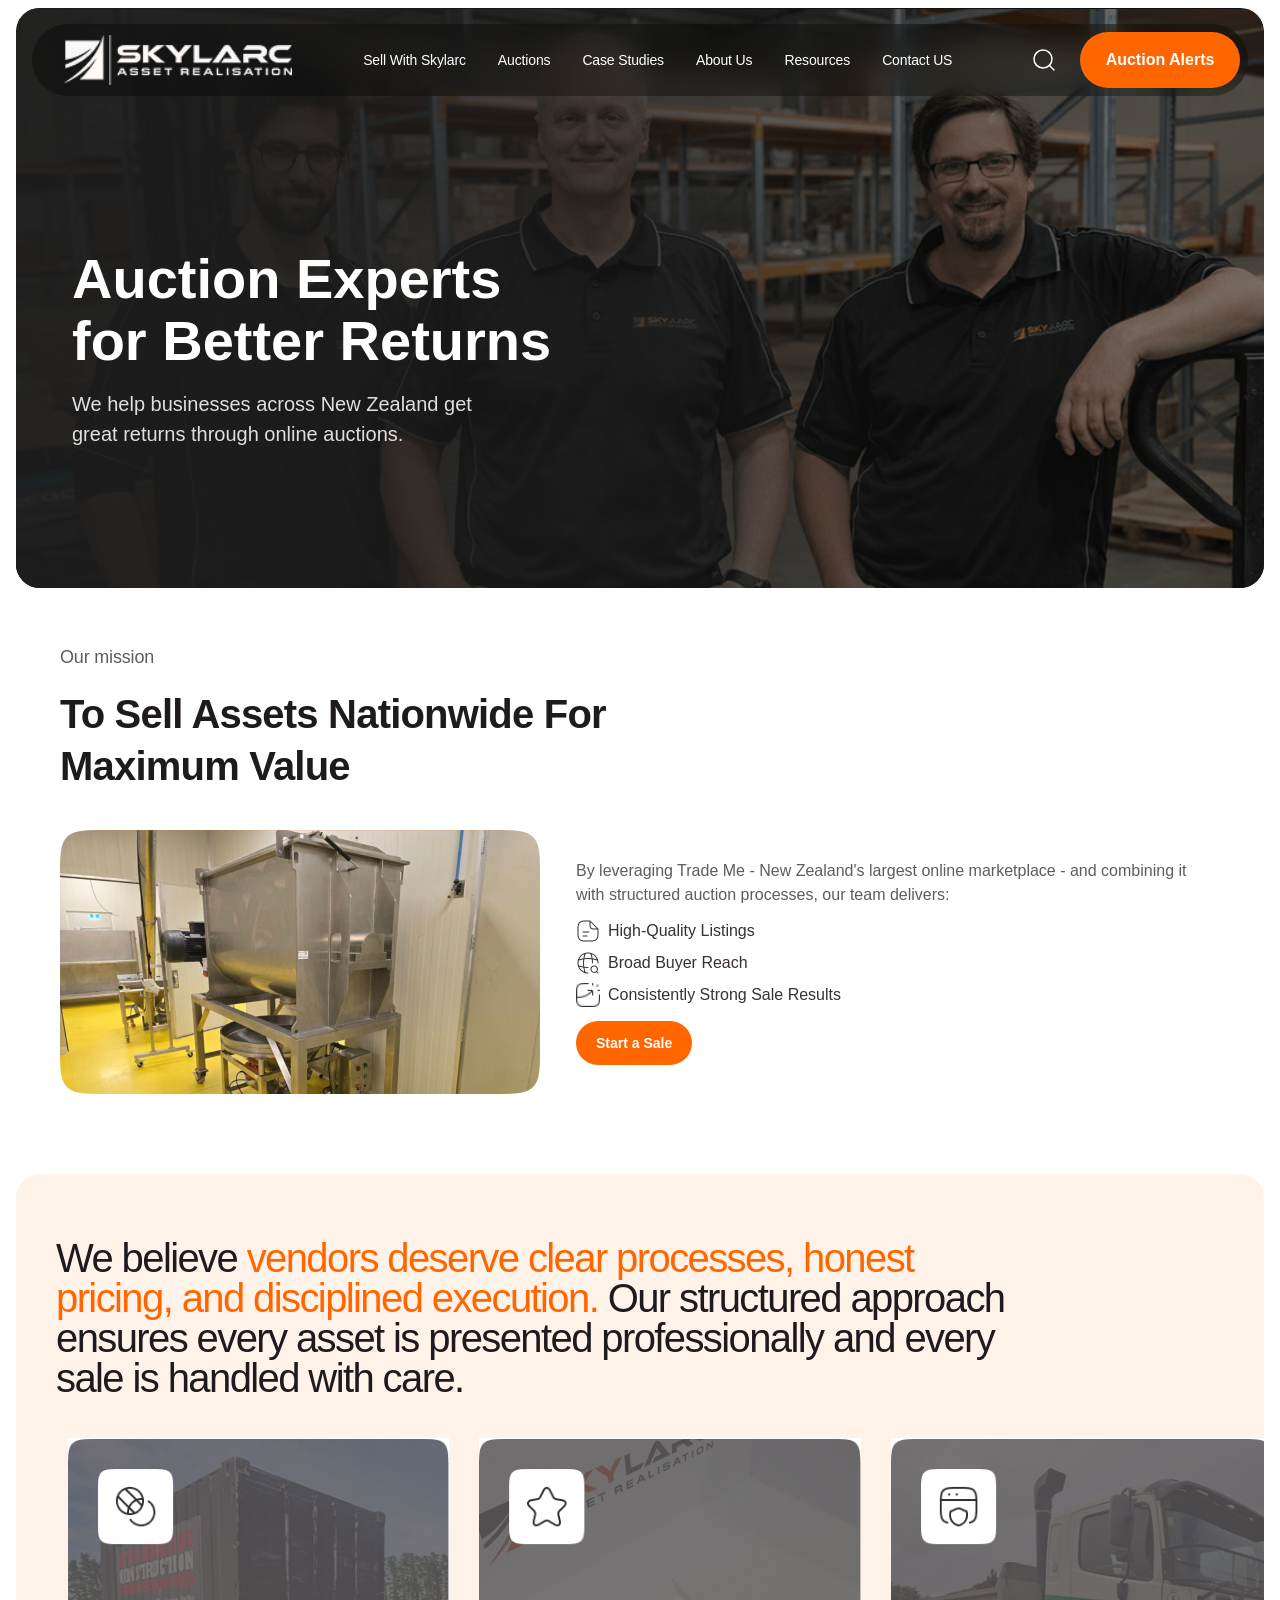
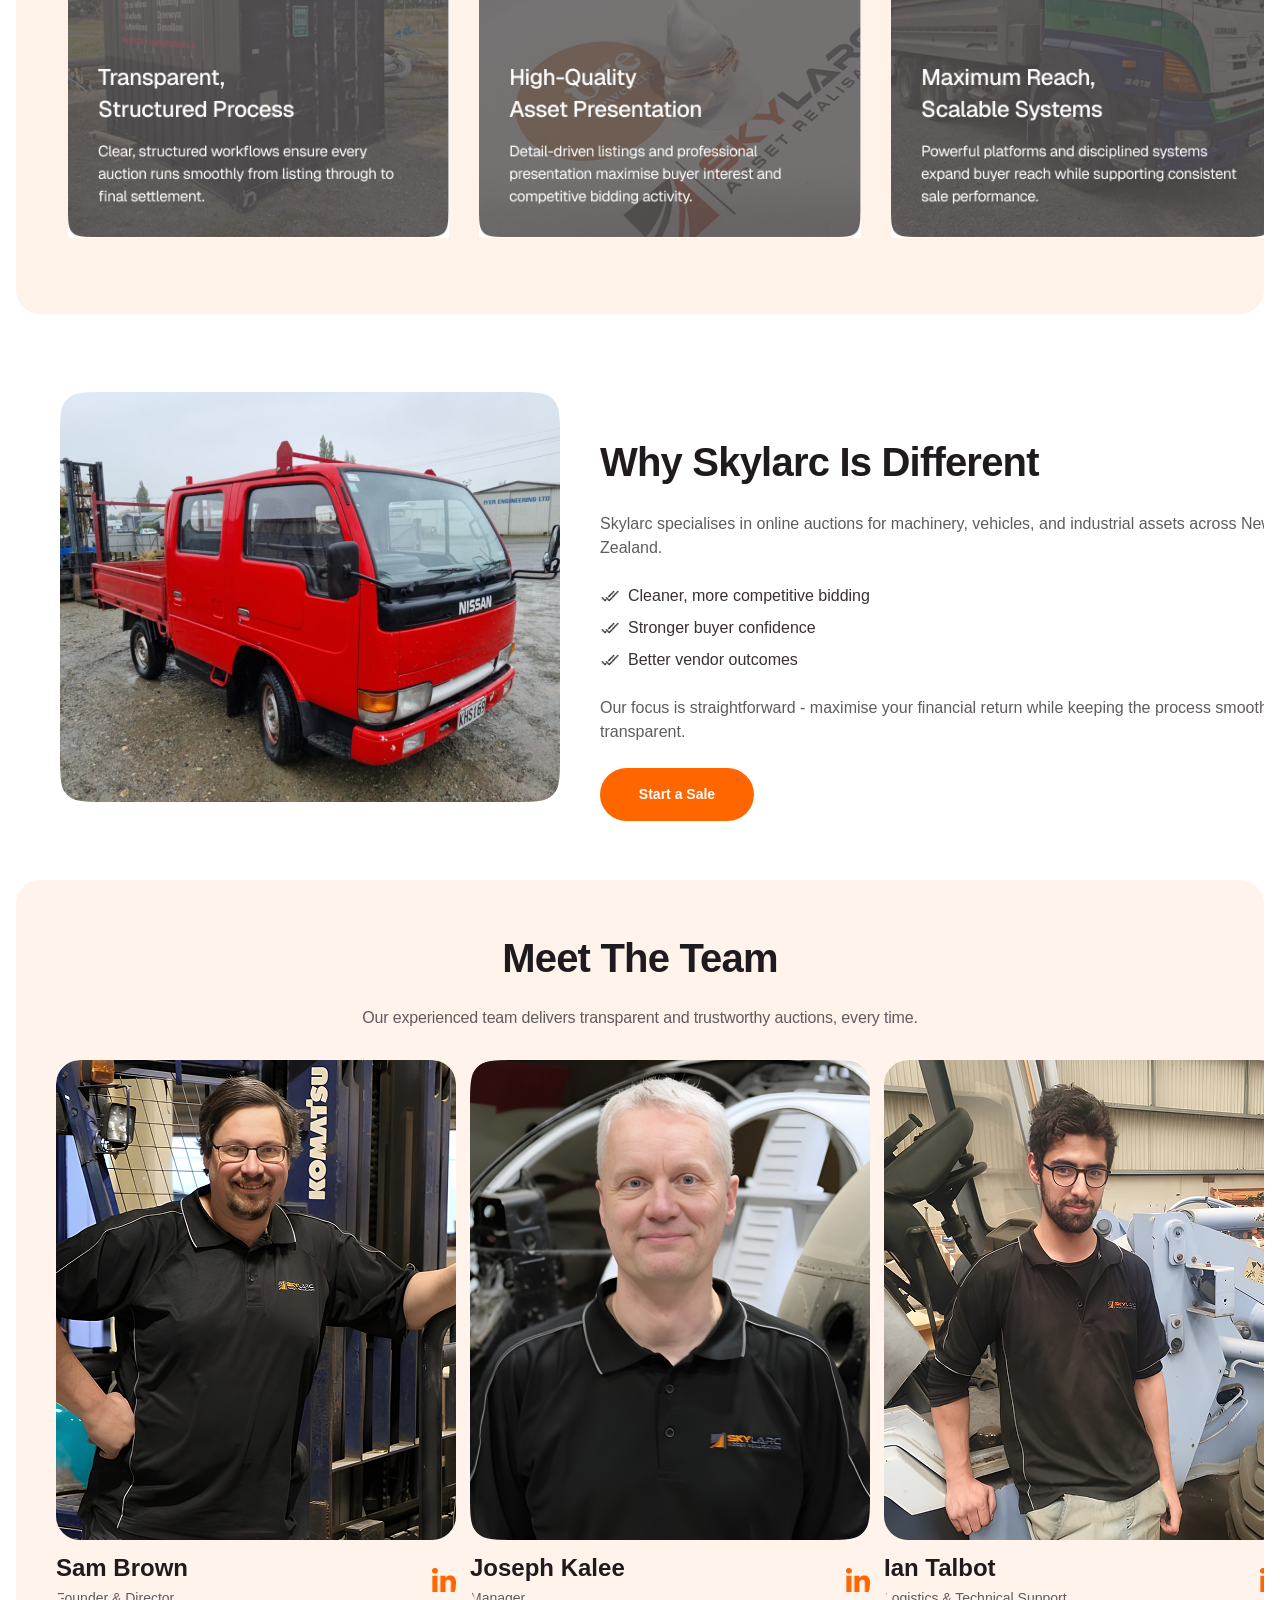
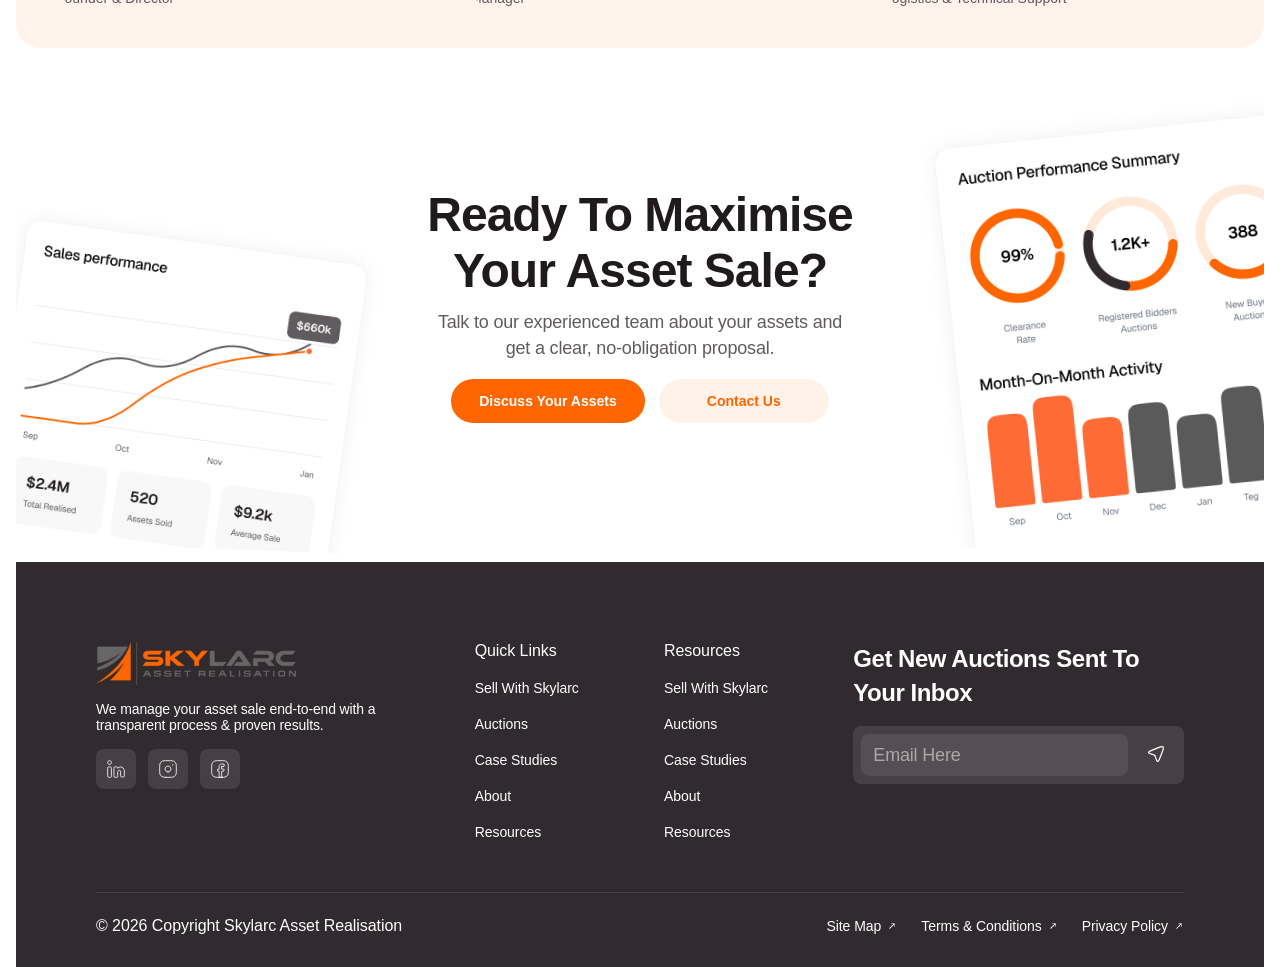
==== about.html @ 986ea8d2 "animations" ====
<!DOCTYPE html>
<html lang="en">
<head>
  <meta charset="UTF-8">
  <meta name="viewport" content="width=device-width, initial-scale=1.0">
  <title>About Us - SkyLarc</title>
  <link rel="stylesheet" href="styles.css">
</head>
<body class="about-page">
  <main class="about-main">
    <section class="about-hero">
      <header class="navbar">
        <div class="navbar__container">
          <div class="navbar__logo">
            <a href="/">
              <img src="assets/Logo_Image.png" alt="SkyLarc Auctions Logo" class="navbar__logo-img">
            </a>
          </div>
          <nav class="navbar__menu" id="navMenu">
            <ul class="navbar__list">
              <li><a href="sell.html" class="navbar__link">Sell With Skylarc</a></li>
              <li><a href="auctions.html" class="navbar__link">Auctions</a></li>
              <li><a href="case-studies.html" class="navbar__link">Case Studies</a></li>
              <li><a href="about.html" class="navbar__link">About Us</a></li>
              <li><a href="resources.html" class="navbar__link">Resources</a></li>
              <li><a href="contact.html" class="navbar__link">Contact US</a></li>
            </ul>
          </nav>
          <div class="navbar__actions">
            <button class="navbar__search" id="searchBtn" aria-label="Search">
              <img src="assets/Search_Icon.svg" alt="Search" class="navbar__search-icon">
            </button>
            <a href="#auction-alerts" class="btn btn--navbar-primary">Auction Alerts</a>
          </div>
          <button class="navbar__hamburger" id="hamburger" aria-label="Toggle navigation menu" aria-expanded="false">
            <span class="navbar__hamburger-line"></span>
            <span class="navbar__hamburger-line"></span>
            <span class="navbar__hamburger-line"></span>
          </button>
        </div>
      </header>
      <div class="about-hero__overlay"></div>
      <div class="about-hero__content">
        <h1>
          <span class="about-hero__line about-hero__line--1">Auction Experts</span>
          <span class="about-hero__line about-hero__line--2">for Better Returns</span>
        </h1>
        <p>
          <span class="about-hero__line about-hero__line--3">We help businesses across New Zealand get</span>
          <span class="about-hero__line about-hero__line--4">great returns through online auctions.</span>
        </p>
      </div>
    </section>

    <section class="about-mission-feature">
      <span class="about-kicker">Our mission</span>
      <h2>To Sell Assets Nationwide For<br>Maximum Value</h2>

      <div class="about-mission-feature__content">
        <div class="about-mission-feature__image">
          <img src="assets/drum.png" alt="Industrial processing drum" class="about-mission-feature__img">
        </div>

        <div class="about-mission-feature__text">
          <p>By leveraging Trade Me - New Zealand's largest online marketplace - and combining it<br>
             with structured auction processes, our team delivers:</p>
          <ul>
            <li><img src="assets/file Icon.png" alt="" class="about-mission-feature__item-icon">High-Quality Listings</li>
            <li><img src="assets/Tick Icon.png" alt="" class="about-mission-feature__item-icon">Broad Buyer Reach</li>
            <li><img src="assets/export.png" alt="" class="about-mission-feature__item-icon">Consistently Strong Sale Results</li>
          </ul>
          <a href="sell.html" class="about-mission-feature__btn">Start a Sale</a>
        </div>
      </div>
    </section>

    <!-- <section class="about-block">
      <h2 class="about-section-title">Our Values</h2>
      <div class="about-values-grid">
        <article class="about-card"><h3>Transparent Process</h3><p>Placeholder content for value point one.</p></article>
        <article class="about-card"><h3>High-Quality Listings</h3><p>Placeholder content for value point two.</p></article>
        <article class="about-card"><h3>Maximum Reach</h3><p>Placeholder content for value point three.</p></article>
      </div>
    </section> -->

    <section class="about-values-feature">
      <p class="about-values-feature__intro">
        We believe <span>vendors deserve clear processes, honest pricing, and disciplined execution.</span>
        Our structured approach ensures every asset is presented professionally and every sale is handled with care.
      </p>

      <div class="about-values-feature__grid">
        <article class="about-values-feature__card">
          <div class="about-values-feature__image-placeholder">
            <img src="assets/Feature 1.png" alt="Transparent structured process" class="about-values-feature__image">
          </div>
        </article>

        <article class="about-values-feature__card">
          <div class="about-values-feature__image-placeholder">
            <img src="assets/Feature 2.png" alt="High-quality asset presentation" class="about-values-feature__image">
          </div>
        </article>

        <article class="about-values-feature__card">
          <div class="about-values-feature__image-placeholder">
            <img src="assets/feature 3.png" alt="Maximum reach scalable systems" class="about-values-feature__image">
          </div>
        </article>
      </div>
    </section>

    <section class="about-different-section">
      <div class="about-different__image-placeholder">
        <img src="assets/red-car.png" alt="Red truck asset" class="about-different__image">
      </div>

      <div class="about-different__content">
        <h2>Why Skylarc Is Different</h2>
        <p>Skylarc specialises in online auctions for machinery, vehicles, and industrial assets across New Zealand.</p>
        <ul>
          <li>Cleaner, more competitive bidding</li>
          <li>Stronger buyer confidence</li>
          <li>Better vendor outcomes</li>
        </ul>
        <p>Our focus is straightforward - maximise your financial return while keeping the process smooth and transparent.</p>
        <a href="sell.html" class="about-different__btn">Start a Sale</a>
      </div>
    </section>

    <section class="about-block about-block--team">
      <h2 class="about-section-title">Meet The Team</h2>
      <p class="about-team-subtitle">Our experienced team delivers transparent and trustworthy auctions, every time.</p>
      <div class="about-team-grid">
        <article class="about-team-card">
          <img src="assets/sam.png" alt="Sam Brown" class="about-team-card__image">
          <div class="about-team-card__meta">
            <div>
              <h3>Sam Brown</h3>
              <p>Founder &amp; Director</p>
            </div>
            <a href="#" aria-label="Sam Brown LinkedIn"><img src="assets/LinkedIn.png" alt="LinkedIn" class="about-team-card__linkedin"></a>
          </div>
        </article>

        <article class="about-team-card">
          <img src="assets/talbot.png" alt="Joseph Kalee" class="about-team-card__image">
          <div class="about-team-card__meta">
            <div>
              <h3>Joseph Kalee</h3>
              <p>Manager</p>
            </div>
            <a href="#" aria-label="Joseph Kalee LinkedIn"><img src="assets/LinkedIn.png" alt="LinkedIn" class="about-team-card__linkedin"></a>
          </div>
        </article>

        <article class="about-team-card">
          <img src="assets/kalee.png" alt="Ian Talbot" class="about-team-card__image">
          <div class="about-team-card__meta">
            <div>
              <h3>Ian Talbot</h3>
              <p>Logistics &amp; Technical Support</p>
            </div>
            <a href="#" aria-label="Ian Talbot LinkedIn"><img src="assets/LinkedIn.png" alt="LinkedIn" class="about-team-card__linkedin"></a>
          </div>
        </article>
      </div>
    </section>

    <section class="section-8-cta">
      <div class="section-8__sales-card">
        <img src="assets/Sales Performance Container.png" alt="Sales performance summary chart">
      </div>

      <div class="section-8__content">
        <h3>Ready To Maximise Your Asset Sale?</h3>
        <p>Talk to our experienced team about your assets and get a clear, no-obligation proposal.</p>
        <div class="section-8__actions">
          <a href="contact.html" class="section-8__btn-primary">Discuss Your Assets</a>
          <a href="contact.html" class="section-8__btn-secondary">Contact Us</a>
        </div>
      </div>

      <div class="section-8__metrics-card">
        <img src="assets/Metrics Summary Container.png" alt="Auction performance summary metrics">
      </div>
    </section>
  </main>

  <footer class="footer">
    <div class="footer__container">
      <div class="footer__content">
        <div class="footer__brand">
          <img src="assets/Logo_footer.png" alt="SkyLarc Asset Realisation" class="footer__logo">
          <p class="footer__description">We manage your asset sale end-to-end with a transparent process & proven results.</p>
          <div class="footer__social">
            <a href="#" class="footer__social-link" aria-label="Facebook"><img src="assets/Social-Media-Icon.svg" alt="Facebook"></a>
            <a href="#" class="footer__social-link" aria-label="Instagram"><img src="assets/Social-Media-Icon-1.svg" alt="Instagram"></a>
            <a href="#" class="footer__social-link" aria-label="LinkedIn"><img src="assets/Social-Media-Icon-2.svg" alt="LinkedIn"></a>
          </div>
        </div>
        <div class="footer__links">
          <div class="footer__column">
            <h3 class="footer__column-title">Quick Links</h3>
            <ul class="footer__list">
              <li><a href="sell.html" class="footer__link">Sell With Skylarc</a></li>
              <li><a href="auctions.html" class="footer__link">Auctions</a></li>
              <li><a href="#" class="footer__link">Case Studies</a></li>
              <li><a href="about.html" class="footer__link">About</a></li>
              <li><a href="resources.html" class="footer__link">Resources</a></li>
            </ul>
          </div>
          <div class="footer__column">
            <h3 class="footer__column-title">Resources</h3>
            <ul class="footer__list">
              <li><a href="sell.html" class="footer__link">Sell With Skylarc</a></li>
              <li><a href="auctions.html" class="footer__link">Auctions</a></li>
              <li><a href="#" class="footer__link">Case Studies</a></li>
              <li><a href="about.html" class="footer__link">About</a></li>
              <li><a href="resources.html" class="footer__link">Resources</a></li>
            </ul>
          </div>
        </div>
        <div class="footer__newsletter">
          <h3 class="footer__newsletter-title">Get New Auctions Sent To Your Inbox</h3>
          <form class="footer__newsletter-form">
            <input type="email" placeholder="Email Here" class="footer__newsletter-input" required>
            <button type="submit" class="footer__newsletter-button" aria-label="Subscribe">
              <img src="assets/Submit.svg" alt="Submit">
            </button>
          </form>
        </div>
      </div>
      <div class="footer__bottom">
        <p class="footer__copyright">© 2026 Copyright Skylarc Asset Realisation</p>
        <div class="footer__bottom-links">
          <a href="contact.html" class="footer__bottom-link">Site Map</a>
          <a href="terms.html" class="footer__bottom-link">Terms & Conditions</a>
          <a href="privacy-policy.html" class="footer__bottom-link">Privacy Policy</a>
        </div>
      </div>
    </div>
  </footer>

  <script src="script.js"></script>
</body>
</html>
---- styles.css ----
/* ============================================
   SKYLARC WEBSITE - INDEX PAGE STYLES
   Design System from Figma
   ============================================ */

:root {
  /* Colors */
  --color-primary: #FF6600;
  --color-primary-dark: #E55A00;
  --color-white: #FFFFFF;
  --color-text-primary: #1E1E1E;

  /* Typography */
  --font-primary: 'Geist', -apple-system, BlinkMacSystemFont, 'Segoe UI', sans-serif;
  --font-size-base: 16px;
  --font-size-lg: 18px;
  --font-size-2xl: 24px;

  /* Font weights */
  --font-weight-regular: 400;
  --font-weight-semibold: 600;
  --font-weight-bold: 700;

  /* Line heights */
  --line-height-normal: 1.5;
  --line-height-tight: 1.2;

  /* Spacing */
  --spacing-lg: 16px;
  --spacing-xl: 24px;
  --spacing-2xl: 32px;
  --spacing-3xl: 48px;

  /* Transitions */
  --transition-base: 200ms ease-in-out;

  /* Shadows */
  --shadow-lg: 0 10px 15px rgba(0, 0, 0, 0.1);
}

@keyframes auctionSingleCenteredImageInResponsive {
  from {
    opacity: 0;
    transform: translate(-50%, 44px);
  }
  to {
    opacity: 1;
    transform: translate(-50%, 0);
  }
}

@media (max-width: 1024px) {
  .auction-single-page .auction-single-top {
    justify-items: center;
  }

  .auction-single-page .auction-single-main-image {
    position: relative;
    left: 50%;
    transform: translateX(-50%);
    width: min(100%, 980px);
    max-width: 100%;
    margin: 0;
  }

  .auction-single-page .auction-single-top.auction-single-top-intro--ready .auction-single-main-image {
    transform: translate(-50%, 44px);
  }

  .auction-single-page .auction-single-top.auction-single-top-intro--in .auction-single-main-image {
    animation: auctionSingleCenteredImageInResponsive 0.78s ease both;
    animation-delay: var(--auction-single-gallery-delay, 1.2s);
  }
}

@media (max-width: 767px) {
  .auction-single-page .auction-single-main-image {
    width: min(100%, 640px);
  }
}

/* Upcoming auctions search + filter same-line sizing fix */
@media (min-width: 768px) and (max-width: 1024px) {
  .upcoming-auctions-page .past-auction-toolbar--collapsible {
    grid-template-columns: minmax(0, 1fr) 52px !important;
    align-items: center !important;
    gap: 8px !important;
  }

  .upcoming-auctions-page .past-auction-toolbar--collapsible .past-auction-toolbar__item--search {
    grid-column: 1 / 2 !important;
    min-height: 52px !important;
    height: 52px !important;
    margin: 0 !important;
  }

  .upcoming-auctions-page .past-auction-toolbar--collapsible .past-auction-toolbar__filter-trigger {
    grid-column: 2 / 3 !important;
    display: grid !important;
    place-items: center;
    width: 52px !important;
    min-width: 52px !important;
    height: 52px !important;
    min-height: 52px !important;
    align-self: center !important;
    justify-self: stretch;
  }
}

@media (max-width: 767px) {
  .upcoming-auctions-page .past-auction-toolbar--collapsible {
    grid-template-columns: minmax(0, 1fr) 52px !important;
    align-items: center !important;
    gap: 8px !important;
  }

  .upcoming-auctions-page .past-auction-toolbar--collapsible .past-auction-toolbar__item--search {
    grid-column: 1 / 2 !important;
    min-height: 52px !important;
    height: 52px !important;
    margin: 0 !important;
  }

  .upcoming-auctions-page .past-auction-toolbar--collapsible .past-auction-toolbar__filter-trigger {
    grid-column: 2 / 3 !important;
    display: grid !important;
    place-items: center;
    width: 52px !important;
    min-width: 52px !important;
    height: 52px !important;
    min-height: 52px !important;
    align-self: center !important;
    justify-self: stretch;
  }
}

/* Upcoming auctions icon-only filter trigger */
.upcoming-auctions-page .past-auction-toolbar__filter-trigger {
  display: none;
  border: none;
  background: transparent;
  padding: 0;
  margin: 0;
  cursor: pointer;
}

.upcoming-auctions-page .past-auction-toolbar__filter-trigger img {
  display: block;
}

@media (min-width: 768px) and (max-width: 1024px) {
  .upcoming-auctions-page .past-auction-toolbar--collapsible {
    grid-template-columns: minmax(0, 1fr) auto !important;
  }

  .upcoming-auctions-page .past-auction-toolbar__filter-trigger {
    display: grid !important;
    place-items: center;
    align-self: center;
  }

  .upcoming-auctions-page .past-auction-toolbar__filter-trigger img {
    width: 50px !important;
    height: 50px !important;
  }
}

@media (max-width: 767px) {
  .upcoming-auctions-page .past-auction-toolbar--collapsible {
    grid-template-columns: minmax(0, 1fr) auto !important;
  }

  .upcoming-auctions-page .past-auction-toolbar__filter-trigger {
    display: grid !important;
    place-items: center;
    align-self: center;
  }

  .upcoming-auctions-page .past-auction-toolbar__filter-trigger img {
    width: 50px !important;
    height: 50px !important;
  }
}

/* Final forced filter icon size */
@media (min-width: 768px) and (max-width: 1024px) {
  .upcoming-auctions-page .past-auction-toolbar--collapsible .past-auction-toolbar__item--filter-icon img {
    width: 64px !important;
    height: 32px !important;
    max-width: 32px !important;
    max-height: 32px !important;
  }
}

@media (max-width: 767px) {
  .upcoming-auctions-page .past-auction-toolbar--collapsible .past-auction-toolbar__item--filter-icon img {
    width: 32px !important;
    height: 32px !important;
    max-width: 32px !important;
    max-height: 32px !important;
  }
}

/* Upcoming auctions filter icon size tweak */
@media (min-width: 768px) and (max-width: 1024px) {
  .upcoming-auctions-page .past-auction-toolbar__item--filter-icon img {
    width: 38px !important;
    height: 38px !important;
  }
}

@media (max-width: 767px) {
  .upcoming-auctions-page .past-auction-toolbar__item--filter-icon img {
    width: 38px !important;
    height: 38px !important;
  }
}

/* Upcoming auctions filter toggle final behavior */
.upcoming-auctions-page .past-auction-toolbar__item--filter-icon {
  display: none !important;
}

@media (min-width: 768px) and (max-width: 1024px) {
  .upcoming-auctions-page .past-auction-toolbar--collapsible {
    grid-template-columns: minmax(0, 1fr) 52px !important;
    gap: 8px !important;
    align-items: center;
  }

  .upcoming-auctions-page .past-auction-toolbar--collapsible .past-auction-toolbar__item--search {
    grid-column: 1 / 2 !important;
    min-height: 52px;
    padding: 0 12px;
  }

  .upcoming-auctions-page .past-auction-toolbar--collapsible .past-auction-toolbar__item--filter-icon {
    grid-column: 2 / 3;
    display: flex !important;
    width: 52px;
    height: 52px;
    min-height: 52px;
    padding: 0;
    align-items: center;
    justify-content: center;
    border-radius: 10px;
  }

  .upcoming-auctions-page .past-auction-toolbar--collapsible .past-auction-toolbar__item--filter-icon img {
    width: 22px !important;
    height: 22px !important;
  }

  .upcoming-auctions-page .past-auction-toolbar--collapsible .past-auction-toolbar__item--option {
    display: none !important;
    grid-column: 1 / -1;
  }

  .upcoming-auctions-page .past-auction-toolbar--collapsible.filters-open .past-auction-toolbar__item--option {
    display: flex !important;
  }
}

@media (max-width: 767px) {
  .upcoming-auctions-page .past-auction-toolbar--collapsible {
    grid-template-columns: minmax(0, 1fr) 52px !important;
    gap: 8px !important;
    align-items: center;
  }

  .upcoming-auctions-page .past-auction-toolbar--collapsible .past-auction-toolbar__item--search {
    grid-column: 1 / 2 !important;
    min-height: 52px;
    padding: 0 12px;
  }

  .upcoming-auctions-page .past-auction-toolbar--collapsible .past-auction-toolbar__item--filter-icon {
    grid-column: 2 / 3;
    display: flex !important;
    width: 52px;
    height: 52px;
    min-height: 52px;
    padding: 0;
    align-items: center;
    justify-content: center;
    border-radius: 10px;
  }

  .upcoming-auctions-page .past-auction-toolbar--collapsible .past-auction-toolbar__item--filter-icon img {
    width: 22px !important;
    height: 22px !important;
  }

  .upcoming-auctions-page .past-auction-toolbar--collapsible .past-auction-toolbar__item--option {
    display: none !important;
    grid-column: 1 / -1;
  }

  .upcoming-auctions-page .past-auction-toolbar--collapsible.filters-open .past-auction-toolbar__item--option {
    display: flex !important;
  }
}

/* Upcoming auctions filter icon final visibility fix */
.upcoming-auctions-page .past-auction-toolbar__item--filter-icon {
  display: none !important;
}

@media (min-width: 768px) and (max-width: 1024px) {
  .upcoming-auctions-page .past-auction-toolbar__item--option {
    display: none !important;
  }

  .upcoming-auctions-page .past-auction-toolbar__item--filter-icon {
    display: flex !important;
    width: 52px !important;
    height: 52px !important;
    min-height: 52px !important;
    padding: 0 !important;
    align-items: center;
    justify-content: center;
    border-radius: 10px;
  }

  .upcoming-auctions-page .past-auction-toolbar__item--filter-icon img {
    width: 24px !important;
    height: 24px !important;
  }
}

@media (max-width: 767px) {
  .upcoming-auctions-page .past-auction-toolbar__item--option {
    display: none !important;
  }

  .upcoming-auctions-page .past-auction-toolbar__item--filter-icon {
    display: flex !important;
    width: 52px !important;
    height: 52px !important;
    min-height: 52px !important;
    padding: 0 !important;
    align-items: center;
    justify-content: center;
    border-radius: 10px;
  }

  .upcoming-auctions-page .past-auction-toolbar__item--filter-icon img {
    width: 22px !important;
    height: 22px !important;
  }
}

/* Upcoming auctions hero final mobile fix */
@media (max-width: 767px) {
  .upcoming-auctions-page .auctions-hero {
    height: auto !important;
    min-height: 0 !important;
    border-radius: 0 !important;
    background: #ffffff !important;
    margin-top: 0 !important;
    overflow: visible !important;
  }

  .upcoming-auctions-page .auctions-hero__overlay {
    display: none !important;
  }

  .upcoming-auctions-page .auctions-hero__content {
    padding: 86px 16px 14px !important;
  }

  .upcoming-auctions-page .upcoming-auctions__crumb {
    margin: 0 0 8px !important;
    font-size: 11px !important;
    line-height: 16px !important;
    color: #605b5e !important;
  }

  .upcoming-auctions-page .auctions-hero__content h1 {
    margin: 0 0 6px !important;
    font-size: 36px !important;
    line-height: 40px !important;
    color: #1f1a1d !important;
  }

  .upcoming-auctions-page .auctions-hero__content p {
    margin: 0 !important;
    max-width: 320px !important;
    font-size: 12px !important;
    line-height: 17px !important;
    color: #312a2f !important;
  }

  .upcoming-auctions-page .auctions-listing-section {
    padding-top: 8px !important;
  }

  .upcoming-auctions-page .auctions-market-overlay {
    margin-top: 0 !important;
  }

  .upcoming-auctions-page .auctions-market-overlay__grid {
    grid-template-columns: 1fr !important;
    row-gap: 8px !important;
  }

  .upcoming-auctions-page .auctions-market-overlay__grid span {
    display: block;
    white-space: nowrap;
    overflow: hidden;
    text-overflow: ellipsis;
  }
}

/* Upcoming auctions filter icon (tablet + mobile) */
.upcoming-auctions-page .past-auction-toolbar__item--filter-icon {
  display: none;
}

.upcoming-auctions-page .past-auction-toolbar__item--option {
  display: flex;
}

@media (min-width: 768px) and (max-width: 1024px) {
  .upcoming-auctions-page .past-auction-toolbar {
    grid-template-columns: minmax(0, 1fr) 52px !important;
    gap: 8px !important;
    align-items: center;
  }

  .upcoming-auctions-page .past-auction-toolbar__item--search {
    grid-column: auto !important;
    min-height: 44px;
  }

  .upcoming-auctions-page .past-auction-toolbar__item--option {
    display: none !important;
  }

  .upcoming-auctions-page .past-auction-toolbar__item--filter-icon {
    display: flex !important;
    width: 52px;
    height: 52px;
    min-height: 52px;
    padding: 0;
    align-items: center;
    justify-content: center;
    border-radius: 10px;
  }

  .upcoming-auctions-page .past-auction-toolbar__item--filter-icon img {
    width: 22px;
    height: 22px;
  }
}

@media (max-width: 767px) {
  .upcoming-auctions-page .past-auction-toolbar {
    grid-template-columns: minmax(0, 1fr) 52px !important;
    gap: 8px !important;
    align-items: center;
  }

  .upcoming-auctions-page .past-auction-toolbar__item--search {
    grid-column: auto !important;
    min-height: 44px;
  }

  .upcoming-auctions-page .past-auction-toolbar__item--option {
    display: none !important;
  }

  .upcoming-auctions-page .past-auction-toolbar__item--filter-icon {
    display: flex !important;
    width: 52px;
    height: 52px;
    min-height: 52px;
    padding: 0;
    align-items: center;
    justify-content: center;
    border-radius: 10px;
  }

  .upcoming-auctions-page .past-auction-toolbar__item--filter-icon img {
    width: 22px;
    height: 22px;
  }
}

/* Upcoming auctions filters final mobile fix */
@media (max-width: 767px) {
  .upcoming-auctions-page .past-auction-toolbar {
    grid-template-columns: 1fr !important;
    gap: 8px !important;
  }

  .upcoming-auctions-page .past-auction-toolbar__item,
  .upcoming-auctions-page .past-auction-toolbar__item--search {
    width: 100%;
    min-height: 40px;
    height: auto;
    padding: 10px 12px;
    box-sizing: border-box;
  }

  .upcoming-auctions-page .past-auction-toolbar__item--search {
    grid-column: auto !important;
  }

  .upcoming-auctions-page .past-auction-toolbar__item span,
  .upcoming-auctions-page .past-auction-toolbar__item--search span {
    white-space: normal;
    overflow-wrap: anywhere;
    line-height: 16px;
  }

  .upcoming-auctions-page .auctions-hero {
    min-height: 0;
    height: auto;
    margin-top: 0;
    border-radius: 0;
    background: #ffffff;
    overflow: visible;
  }

  .upcoming-auctions-page .auctions-hero__overlay {
    display: none;
  }

  .upcoming-auctions-page .auctions-hero__content {
    padding: 86px 16px 16px;
  }

  .upcoming-auctions-page .upcoming-auctions__crumb {
    margin-bottom: 8px;
    font-size: 11px;
    line-height: 16px;
    color: #605b5e;
  }

  .upcoming-auctions-page .auctions-hero__content h1 {
    margin-bottom: 6px;
    font-size: 36px;
    line-height: 40px;
    color: #1f1a1d;
  }

  .upcoming-auctions-page .auctions-hero__content p {
    max-width: 320px;
    font-size: 12px;
    line-height: 17px;
    color: #312a2f;
  }

  .upcoming-auctions-page .auctions-listing-section {
    padding-top: 8px;
  }

  .upcoming-auctions-page .auctions-market-overlay {
    margin-top: 0;
  }
}

/* ============================================
   UPCOMING AUCTIONS PAGE — RESPONSIVE STYLES
   ============================================ */

/* ============================================
   TABLET (768px – 1024px)
   ============================================ */
@media (min-width: 768px) and (max-width: 1024px) {
  /* Hero */
  .upcoming-auctions-page .auctions-hero {
    height: 320px;
    border-radius: 0 0 24px 24px;
  }

  .upcoming-auctions-page .auctions-hero__content {
    padding: 120px 40px 40px;
  }

  .upcoming-auctions-page .auctions-hero__content h1 {
    font-size: 40px;
    line-height: 46px;
  }

  .upcoming-auctions-page .auctions-hero__content p {
    font-size: 16px;
    line-height: 24px;
  }

  /* Category overlay */
  .upcoming-auctions-page .auctions-market-overlay {
    margin-top: -40px;
    padding: 20px 28px;
    border-radius: 16px;
  }

  .upcoming-auctions-page .auctions-market-overlay__grid {
    grid-template-columns: repeat(2, minmax(0, 1fr));
    column-gap: 20px;
    row-gap: 10px;
  }

  /* Auction cards — 2 columns on tablet */
  .upcoming-auctions-page .upcoming-auction-cards {
    grid-template-columns: repeat(2, minmax(0, 1fr));
    gap: 16px;
    margin-bottom: 24px;
  }

  .upcoming-auctions-page .upcoming-auction-card__image-wrap {
    height: 240px;
  }

  .upcoming-auctions-page .upcoming-auction-card__title--dual {
    font-size: 20px;
    line-height: 28px;
    width: 100%;
    height: auto;
  }

  .upcoming-auctions-page .upcoming-auction-card__price {
    font-size: 28px;
    line-height: 34px;
  }

  /* Past auction section heading */
  .upcoming-auctions-page .section-3__header {
    margin-bottom: 16px;
  }

  .upcoming-auctions-page .section-3__title {
    font-size: 32px;
    line-height: 40px;
  }

  /* Toolbar — collapse to 3 columns */
  .upcoming-auctions-page .past-auction-toolbar {
    grid-template-columns: 1fr 1fr 1fr;
    gap: 8px;
  }

  .upcoming-auctions-page .past-auction-toolbar__item--search {
    grid-column: 1 / -1;
  }

  /* Past auction cards — 2 columns */
  .upcoming-auctions-page .section-6__cards {
    grid-template-columns: repeat(2, minmax(0, 1fr));
    gap: 16px;
  }

  /* Pagination */
  .upcoming-auctions-page .auctions-pagination {
    width: 100%;
    gap: 6px;
  }

  /* Testimonials */
  .upcoming-auctions-page .section-5-placeholder {
    height: auto;
    min-height: 0;
    padding: 72px 24px;
  }

  .upcoming-auctions-page .section-5__reviews {
    min-height: 0;
    padding: 24px;
    grid-template-columns: minmax(240px, 0.85fr) minmax(300px, 1.15fr);
    gap: 20px;
    align-items: start;
  }

  .upcoming-auctions-page .section-5__image-placeholder {
    width: 100%;
    max-width: 340px;
    height: 440px;
  }

  .upcoming-auctions-page .section-5__review-list {
    width: 100%;
    height: auto;
    margin-top: 0;
  }

  /* CTA */
  .upcoming-auctions-page .section-8-cta {
    height: auto;
    min-height: 460px;
    padding: 56px 32px;
  }

  .upcoming-auctions-page .section-8__content {
    width: 100%;
    max-width: 560px;
  }

  .upcoming-auctions-page .section-8__content h3 {
    width: 100%;
    font-size: 36px;
    line-height: 44px;
  }

  .upcoming-auctions-page .section-8__content p {
    width: 100%;
    font-size: 16px;
    line-height: 24px;
  }

  .upcoming-auctions-page .section-8__sales-card {
    width: 260px;
    height: auto;
    left: -74px;
    top: 180px;
  }

  .upcoming-auctions-page .section-8__metrics-card {
    width: 270px;
    height: auto;
    right: -96px;
    top: 44px;
  }
}

/* ============================================
   MOBILE (≤ 767px)
   ============================================ */
@media (max-width: 767px) {
  /* Hero */
  .upcoming-auctions-page .auctions-hero {
    height: auto;
    min-height: 260px;
    border-radius: 0 0 20px 20px;
    width: 100%;
    margin-top: 0;
  }

  .upcoming-auctions-page .auctions-hero__content {
    padding: 100px 20px 32px;
  }

  .upcoming-auctions-page .upcoming-auctions__crumb {
    font-size: 12px;
    line-height: 18px;
  }

  .upcoming-auctions-page .auctions-hero__content h1 {
    font-size: 30px;
    line-height: 36px;
    margin-bottom: 8px;
  }

  .upcoming-auctions-page .auctions-hero__content p {
    font-size: 14px;
    line-height: 21px;
    max-width: 100%;
  }

  /* Listing section */
  .upcoming-auctions-page .auctions-listing-section {
    padding: 16px 12px 32px;
  }

  /* Category overlay */
  .upcoming-auctions-page .auctions-market-overlay {
    margin-top: -28px;
    padding: 16px;
    border-radius: 12px;
    margin-bottom: 20px;
  }

  .upcoming-auctions-page .auctions-market-overlay__label {
    font-size: 13px;
    margin-bottom: 8px;
  }

  .upcoming-auctions-page .auctions-market-overlay__grid {
    grid-template-columns: 1fr 1fr;
    column-gap: 12px;
    row-gap: 8px;
  }

  .upcoming-auctions-page .auctions-market-overlay__grid span {
    font-size: 12px;
    line-height: 18px;
  }

  /* Section headings */
  .upcoming-auctions-page .section-3__header {
    margin-bottom: 14px;
  }

  .upcoming-auctions-page .section-3__title {
    font-size: 26px;
    line-height: 32px;
  }

  /* Auction cards — single column on mobile */
  .upcoming-auctions-page .upcoming-auction-cards {
    grid-template-columns: 1fr;
    gap: 14px;
    margin-bottom: 20px;
  }

  .upcoming-auctions-page .upcoming-auction-card {
    border-radius: 12px;
    padding: 6px;
  }

  .upcoming-auctions-page .upcoming-auction-card__image-wrap {
    height: 220px;
    border-radius: 10px;
    margin-bottom: 10px;
  }

  .upcoming-auctions-page .upcoming-auction-card__date {
    font-size: 10px;
    padding: 5px 8px;
    border-radius: 6px;
  }

  .upcoming-auctions-page .upcoming-auction-card__content {
    padding: 0 8px 6px;
  }

  .upcoming-auctions-page .upcoming-auction-card__title--dual {
    font-size: 18px;
    line-height: 24px;
    width: 100%;
    height: auto;
    margin-bottom: 4px;
  }

  .upcoming-auctions-page .upcoming-auction-card__desc {
    font-size: 11px;
    line-height: 16px;
    margin-bottom: 8px;
  }

  .upcoming-auctions-page .upcoming-auction-card__meta {
    gap: 10px;
    margin-bottom: 8px;
  }

  .upcoming-auctions-page .upcoming-auction-card__meta-item img {
    width: 12px;
    height: 12px;
  }

  .upcoming-auctions-page .upcoming-auction-card__meta-item span {
    font-size: 12px;
    line-height: 16px;
  }

  .upcoming-auctions-page .upcoming-auction-card__meta-item small {
    font-size: 9px;
    line-height: 13px;
  }

  .upcoming-auctions-page .upcoming-auction-card__divider {
    height: 22px;
  }

  .upcoming-auctions-page .upcoming-auction-card__bottom {
    padding-top: 8px;
  }

  .upcoming-auctions-page .upcoming-auction-card__price {
    font-size: 28px;
    line-height: 32px;
  }

  .upcoming-auctions-page .upcoming-auction-card__cta {
    font-size: 10px;
    padding: 7px 12px;
  }

  /* Past auction toolbar — stack vertically */
  .upcoming-auctions-page .past-auction-toolbar {
    grid-template-columns: 1fr 1fr;
    gap: 8px;
    margin-bottom: 16px;
  }

  .upcoming-auctions-page .past-auction-toolbar__item--search {
    grid-column: 1 / -1;
  }

  .upcoming-auctions-page .past-auction-toolbar__item {
    min-height: 38px;
    padding: 0 10px;
    font-size: 11px;
    border-radius: 6px;
  }

  .upcoming-auctions-page .past-auction-toolbar__item img {
    width: 11px;
    height: 11px;
  }

  /* Past auction cards — single column */
  .upcoming-auctions-page .section-6__cards {
    grid-template-columns: 1fr;
    gap: 12px;
  }

  /* Pagination */
  .upcoming-auctions-page .auctions-pagination {
    width: 100%;
    gap: 4px;
    margin-top: 14px;
    flex-wrap: wrap;
    justify-content: center;
  }

  .upcoming-auctions-page .auctions-pagination__page {
    min-width: 32px;
    height: 32px;
    font-size: 13px;
    border-radius: 8px;
  }

  .upcoming-auctions-page .auctions-pagination__nav {
    width: 32px;
    height: 32px;
  }

  /* Testimonials */
  .upcoming-auctions-page .section-5-placeholder {
    height: auto;
    min-height: 0;
    padding: 48px 16px 28px;
    border-radius: 0;
    border-bottom-left-radius: 24px;
    border-bottom-right-radius: 24px;
  }

  .upcoming-auctions-page .section-5__header {
    margin-bottom: 20px;
  }

  .upcoming-auctions-page .section-5__title {
    font-size: 28px;
    line-height: 36px;
  }

  .upcoming-auctions-page .section-5__subtitle {
    font-size: 13px;
    line-height: 19px;
  }

  .upcoming-auctions-page .section-5__reviews {
    min-height: 0;
    height: auto;
    border-radius: 14px;
    padding: 14px;
    grid-template-columns: 1fr;
    gap: 14px;
  }

  .upcoming-auctions-page .section-5__image-placeholder {
    display: none;
  }

  .upcoming-auctions-page .section-5__review-list {
    width: 100%;
    height: auto;
    margin-top: 0;
    position: relative;
    display: block;
    padding: 0 28px;
  }

  .upcoming-auctions-page .section-5__review-arrow {
    display: flex;
    position: absolute;
    top: 50%;
    transform: translateY(-50%);
    width: 16px;
    height: 16px;
    z-index: 2;
  }

  .upcoming-auctions-page .section-5__review-arrow--top {
    left: 4px;
  }

  .upcoming-auctions-page .section-5__review-arrow--bottom {
    right: 4px;
  }

  .upcoming-auctions-page .section-5__review-arrow--top img {
    transform: rotate(-90deg);
  }

  .upcoming-auctions-page .section-5__review-arrow--bottom img {
    transform: rotate(90deg);
  }

  .upcoming-auctions-page .section-5__review-card {
    display: none;
    padding: 14px;
    border-radius: 10px;
  }

  .upcoming-auctions-page .section-5__review-card--active {
    display: block;
  }

  .upcoming-auctions-page .section-5__stars {
    font-size: 12px;
    letter-spacing: 2px;
    margin-bottom: 6px;
  }

  .upcoming-auctions-page .section-5__review-card p {
    font-size: 13px;
    line-height: 19px;
  }

  /* CTA section */
  .upcoming-auctions-page .section-8-cta {
    height: auto;
    min-height: 0;
    padding: 48px 16px;
    overflow: hidden;
  }

  .upcoming-auctions-page .section-8__content {
    width: 100%;
    min-height: auto;
    gap: 14px;
  }

  .upcoming-auctions-page .section-8__content h3 {
    width: 100%;
    font-size: 28px;
    line-height: 36px;
  }

  .upcoming-auctions-page .section-8__content p {
    width: 100%;
    font-size: 14px;
    line-height: 21px;
  }

  .upcoming-auctions-page .section-8__actions {
    width: 100%;
    flex-direction: column;
    align-items: center;
    gap: 10px;
    margin-top: 4px;
  }

  .upcoming-auctions-page .section-8__btn-primary,
  .upcoming-auctions-page .section-8__btn-secondary {
    width: auto;
    min-width: 180px;
    height: 44px;
  }

  .upcoming-auctions-page .section-8__sales-card,
  .upcoming-auctions-page .section-8__metrics-card {
    display: none;
  }

  /* Navbar override for this page on mobile */
  .upcoming-auctions-page .navbar__container {
    background: #312a2f;
  }
}

/* ============================================
   EXTRA SMALL (≤ 480px)
   ============================================ */
@media (max-width: 480px) {
  .upcoming-auctions-page .auctions-hero__content {
    padding: 90px 16px 28px;
  }

  .upcoming-auctions-page .auctions-hero__content h1 {
    font-size: 26px;
    line-height: 32px;
  }

  .upcoming-auctions-page .auctions-hero__content p {
    font-size: 13px;
    line-height: 19px;
  }

  .upcoming-auctions-page .auctions-market-overlay__grid {
    grid-template-columns: 1fr;
    row-gap: 6px;
  }

  .upcoming-auctions-page .past-auction-toolbar {
    grid-template-columns: 1fr;
  }

  .upcoming-auctions-page .past-auction-toolbar__item--search {
    grid-column: auto;
  }

  .upcoming-auctions-page .upcoming-auction-card__price {
    font-size: 24px;
    line-height: 28px;
  }

  .upcoming-auctions-page .upcoming-auction-card__image-wrap {
    height: 190px;
  }
}

/* ============================================
   GLOBAL STYLES
   ============================================ */

* {
  margin: 0;
  padding: 0;
  box-sizing: border-box;
}

html {
  scroll-behavior: smooth;
}

body {
  font-family: var(--font-primary);
  font-size: var(--font-size-base);
  line-height: var(--line-height-normal);
  color: var(--color-text-primary);
  background-color: var(--color-white);
  padding: 0 var(--spacing-lg);
}

main {
  max-width: 100%;
  margin: 0 auto;
  border-radius: 32px;
  overflow: hidden;
}

/* ============================================
   NAVBAR
   ============================================ */

.navbar {
  background: transparent;
  position: absolute;
  top: 0;
  left: 0;
  right: 0;
  z-index: 1000;
  padding: var(--spacing-lg);
  display: flex;
  justify-content: center;
}

.navbar__container {
  display: flex;
  width: 1280px;
  padding: 8px 8px 8px 32px;
  justify-content: space-between;
  align-items: center;
  gap: 14px;
  border-radius: 100px;
  background: rgba(0, 0, 0, 0.32);
  backdrop-filter: blur(12px);
  overflow: hidden;
}

.navbar__logo {
  flex-shrink: 0;
}

.navbar__logo-img {
  height: 50px;
  width: auto;
  display: block;
}

.navbar__hamburger {
  display: none;
  flex-direction: column;
  gap: 6px;
  background: none;
  border: none;
  cursor: pointer;
  padding: 0;
  margin-left: auto;
}

.navbar__hamburger-line {
  width: 24px;
  height: 2px;
  background-color: var(--color-white);
  transition: var(--transition-base);
  border-radius: 4px;
}

.navbar__hamburger.active .navbar__hamburger-line:nth-child(1) {
  transform: rotate(45deg) translate(8px, 8px);
}

.navbar__hamburger.active .navbar__hamburger-line:nth-child(2) {
  opacity: 0;
}

.navbar__hamburger.active .navbar__hamburger-line:nth-child(3) {
  transform: rotate(-45deg) translate(7px, -7px);
}

.navbar__menu {
  display: block;
  flex: 1;
  text-align: center;
}

.navbar__list {
  display: flex;
  gap: 32px;
  list-style: none;
  align-items: center;
  justify-content: center;
}

.navbar__link {
  color: #FFF;
  text-decoration: none;
  font-family: Geist, -apple-system, BlinkMacSystemFont, 'Segoe UI', sans-serif;
  font-size: 14px;
  font-style: normal;
  font-weight: 400;
  line-height: 20px;
  letter-spacing: -0.14px;
  transition: var(--transition-base);
  position: relative;
}

.navbar__link:hover {
  color: var(--color-primary);
}

.navbar__actions {
  display: flex;
  align-items: center;
  gap: 16px;
  flex-shrink: 0;
}

.navbar__search {
  background: none;
  border: none;
  cursor: pointer;
  display: flex;
  align-items: center;
  justify-content: center;
  padding: 8px;
  transition: var(--transition-base);
}

.navbar__search-icon {
  width: 24px;
  height: 24px;
  filter: brightness(0) invert(1);
}

.navbar__search:hover .navbar__search-icon {
  filter: brightness(0) invert(1) drop-shadow(0 0 4px rgba(255, 102, 0, 0.5));
}

.navbar.navbar--animate-ready .navbar__logo {
  opacity: 0;
  transform: translateX(-46px);
  transition: transform 0.72s ease, opacity 0.72s ease;
}

.navbar.navbar--animate-ready .navbar__list li {
  opacity: 0;
  transform: translateY(34px);
  transition: transform 0.6s ease, opacity 0.6s ease;
}

.navbar.navbar--animate-ready .navbar__actions {
  opacity: 0;
  transform: translate(38px, 24px);
  transition: transform 0.72s ease, opacity 0.72s ease;
}

.navbar.navbar--animate-ready.navbar--animate-in .navbar__logo,
.navbar.navbar--animate-ready.navbar--animate-in .navbar__list li,
.navbar.navbar--animate-ready.navbar--animate-in .navbar__actions {
  opacity: 1;
}

.navbar.navbar--animate-ready.navbar--animate-in .navbar__logo {
  transform: translateX(0);
}

.navbar.navbar--animate-ready.navbar--animate-in .navbar__list li {
  transform: translateY(0);
  transition-delay: var(--nav-item-delay, 0.18s);
}

.navbar.navbar--animate-ready.navbar--animate-in .navbar__actions {
  transform: translate(0, 0);
  transition-delay: 0.46s;
}

/* ============================================
   HERO SECTION
   ============================================ */

.hero {
  position: relative;
  height: 816px;
  background-size: cover;
  background-position: center;
  background-repeat: no-repeat;
  display: flex;
  align-items: center;
  justify-content: center;
  overflow: hidden;
  border-radius: 32px;
  animation: heroBannerIn 1.5s ease-out forwards;
}

.hero__overlay {
  position: absolute;
  inset: 0;
  background: rgba(30, 30, 30, 0.7);
  z-index: 1;
  border-radius: 32px;
}

.hero__content {
  position: relative;
  z-index: 2;
  text-align: center;
  color: var(--color-white);
  padding: var(--spacing-2xl);
  margin: 0 auto;
  opacity: 0;
  transform: translateY(40px);
  animation: heroTextIn 0.8s ease-out 0.9s forwards;
}

@keyframes heroBannerIn {
  from {
    opacity: 0;
    transform: translateY(56px) scale(1.12);
  }
  to {
    opacity: 1;
    transform: translateY(0) scale(1);
  }
}

@keyframes heroTextIn {
  from {
    opacity: 0;
    transform: translateY(40px);
  }
  to {
    opacity: 1;
    transform: translateY(0);
  }
}

.hero__title {
  display: none;
}

.hero__subtitle-wrapper {
  margin-bottom: var(--spacing-xl);
  max-width: 800px;
  margin-left: auto;
  margin-right: auto;
}

.hero__subtitle {
  font-family: Geist, -apple-system, BlinkMacSystemFont, 'Segoe UI', sans-serif !important;
  font-size: 60px;
  font-style: normal;
  font-weight: 600;
  line-height: 66px;
  letter-spacing: -1.8px;
  color: #FFF;
  text-align: center;
  margin: 0;
  padding-top: 0;
}

.hero__description-wrapper {
  max-width: 650px;
  margin-left: auto;
  margin-right: auto;
  margin-bottom: var(--spacing-3xl);
}

.hero__description {
  font-family: Geist, -apple-system, BlinkMacSystemFont, 'Segoe UI', sans-serif !important;
  font-size: 24px !important;
  font-style: normal;
  font-weight: 400 !important;
  line-height: 34px !important;
  letter-spacing: -0.24px !important;
  color: #FFF;
  text-align: center;
  margin: 0 !important;
  padding: 0;
  opacity: 1;
}

.hero__cta {
  display: flex;
  gap: var(--spacing-lg);
  justify-content: center;
  flex-wrap: wrap;
}

/* ============================================
   SECTION 1 - COMPLETE ONLINE AUCTION
   ============================================ */

.section-1 {
  padding-top: 144px;
  padding-bottom: var(--spacing-4xl);
  padding-left: 80px;
  padding-right: 80px;
  background-color: var(--color-white);
  margin-top: 0;
}

.section-1__container {
  max-width: 1440px;
  margin: 0 auto;
  display: grid;
  grid-template-columns: 1fr 1fr;
  gap: 20px;
  align-items: center;
}

.section-1__image {
  order: -1;
  overflow: hidden;
  border-radius: 24px;
  width: 500px;
  height: 500px;
}

.section-1__image-img {
  width: 100%;
  height: 100%;
  display: block;
  border-radius: 24px;
  object-fit: cover;
}

.section-1__content {
  padding-left: var(--spacing-2xl);
}

.section-1--animate-ready .section-1__image,
.section-1--animate-ready .section-1__content {
  opacity: 0;
  transition: transform 0.8s ease, opacity 0.8s ease;
}

.section-1--animate-ready .section-1__cta .btn {
  opacity: 0;
  transform: translateY(36px);
  transition: transform 0.7s ease, opacity 0.7s ease;
}

.section-1--animate-ready .section-1__image {
  transform: translateX(-70px);
}

.section-1--animate-ready .section-1__content {
  transform: translateX(70px);
}

.section-1--animate-ready.section-1--in-view .section-1__image,
.section-1--animate-ready.section-1--in-view .section-1__content {
  opacity: 1;
  transform: translateX(0);
}

.section-1--animate-ready.section-1--in-view .section-1__content {
  transition-delay: 0.25s;
}

.section-1--animate-ready.section-1--in-view .section-1__cta .btn {
  opacity: 1;
  transform: translateY(0);
}

.section-1--animate-ready.section-1--in-view .section-1__cta .btn:nth-child(1) {
  transition-delay: 0.35s;
}

.section-1--animate-ready.section-1--in-view .section-1__cta .btn:nth-child(2) {
  transition-delay: 0.45s;
}

.section-1__title {
  font-family: Geist, -apple-system, BlinkMacSystemFont, 'Segoe UI', sans-serif;
  font-size: 40px;
  font-weight: 600;
  line-height: 52px;
  letter-spacing: -0.8px;
  color: #1F1A1D;
  margin-bottom: var(--spacing-lg);
  text-transform: capitalize;
}

.section-1__description {
  font-family: Geist, -apple-system, BlinkMacSystemFont, 'Segoe UI', sans-serif;
  font-size: 18px;
  font-weight: 400;
  line-height: 26px;
  letter-spacing: -0.18px;
  color: #605B5E;
  margin-bottom: var(--spacing-3xl);
}

.section-1__grid {
  display: grid;
  grid-template-columns: 1fr 1fr;
  gap: var(--spacing-2xl);
  margin-bottom: var(--spacing-3xl);
}

.section-1__card {
  padding: 0;
  background: transparent;
  border-radius: 0;
  display: flex;
  flex-direction: column;
  align-items: flex-start;
  gap: var(--spacing-lg);
}

.section-1__card-icon {
  width: 48px;
  height: 48px;
  min-width: 48px;
  display: flex;
  align-items: center;
  justify-content: center;
  margin-bottom: 0;
}

.section-1__card-icon img {
  width: 100%;
  height: 100%;
  object-fit: contain;
}

.section-1__card-title {
  font-family: Geist, -apple-system, BlinkMacSystemFont, 'Segoe UI', sans-serif;
  font-size: 18px;
  font-weight: 600;
  line-height: 26px;
  letter-spacing: -0.18px;
  color: #1F1A1D;
  margin-bottom: var(--spacing-md);
}

.section-1__card-text {
  font-family: Geist, -apple-system, BlinkMacSystemFont, 'Segoe UI', sans-serif;
  font-size: 14px;
  font-weight: 400;
  line-height: 20px;
  letter-spacing: -0.14px;
  color: #383035;
}

.section-1__card-content {
  flex: 1;
}

.section-1__cta {
  display: flex;
  gap: var(--spacing-lg);
}

.btn--tertiary {
  background-color: #FFF3EB;
  color: #F60;
  border-color: #FFF3EB;
  border: 2px solid #FFF3EB;
  border-radius: 50px;
  font-family: Geist, -apple-system, BlinkMacSystemFont, 'Segoe UI', sans-serif;
  font-size: 16px;
  font-weight: 600;
  line-height: 24px;
}

.btn--tertiary:hover {
  background-color: #FFE8D4;
  color: #F60;
  border-color: #FFE8D4;
}

/* ============================================
   SECTION 2 - PROVEN PERFORMANCE AT SCALE
   ============================================ */

.section-2 {
  border-radius: 48px;
  background: #FFF3EB;
  display: flex;
  padding: 144px 80px;
  flex-direction: column;
  align-items: flex-start;
  gap: 48px;
  align-self: stretch;
  margin-top: 144px;
  margin-left: calc(50% - 50vw);
  margin-right: calc(50% - 50vw);
}

.section-2__header {
  max-width: 100%;
  width: 100%;
  margin: 0;
  text-align: center;
}

.section-2__title {
  font-family: Geist, -apple-system, BlinkMacSystemFont, 'Segoe UI', sans-serif;
  font-size: 40px;
  font-weight: 600;
  line-height: 52px;
  letter-spacing: -0.8px;
  color: #1F1A1D;
  margin-bottom: var(--spacing-lg);
  text-transform: capitalize;
  margin-top: 0;
}

.section-2__description {
  font-family: Geist, -apple-system, BlinkMacSystemFont, 'Segoe UI', sans-serif;
  font-size: 18px;
  font-weight: 400;
  line-height: 26px;
  letter-spacing: -0.18px;
  color: #605B5E;
}

.section-2__container {
  max-width: 1440px;
  margin: 0 auto;
  display: flex;
  gap: var(--spacing-2xl);
  width: 100%;
}

.section-2__stat-card {
  position: relative;
  border-radius: 24px;
  overflow: hidden;
  display: flex;
  height: 224px;
  padding: 32px;
  flex-direction: column;
  justify-content: space-between;
  align-items: flex-start;
  flex: 1 0 0;
  background-size: cover;
  background-position: center;
}

.section-2__stat-image {
  display: none;
}

.section-2__stat-overlay {
  position: absolute;
  inset: 0;
  background: rgba(0, 0, 0, 0.5);
  z-index: 0;
  border-radius: 24px;
}

.section-2__stat-label {
  font-family: Geist, -apple-system, BlinkMacSystemFont, 'Segoe UI', sans-serif;
  font-size: 16px;
  font-weight: 400;
  line-height: normal;
  letter-spacing: -0.32px;
  color: #FFF;
  margin: 0;
  position: relative;
  z-index: 1;
}

.section-2__stat-number {
  font-family: Geist, -apple-system, BlinkMacSystemFont, 'Segoe UI', sans-serif;
  font-size: 64px;
  font-weight: 300;
  line-height: 88px;
  letter-spacing: -1.28px;
  color: #FFF;
  margin: 0;
  position: relative;
  z-index: 1;
}

.section-2--animate-ready .section-2__header {
  opacity: 0;
  transform: translateY(44px);
  transition: transform 0.75s ease, opacity 0.75s ease;
}

.section-2--animate-ready .section-2__stat-card {
  opacity: 0;
  transform: translateY(56px);
  transition: transform 0.8s ease, opacity 0.8s ease;
}

.section-2--animate-ready .section-2__stat-label,
.section-2--animate-ready .section-2__stat-number {
  opacity: 0;
  transform: translateY(24px);
  transition: transform 0.6s ease, opacity 0.6s ease;
}

.section-2--animate-ready.section-2--in-view .section-2__header {
  opacity: 1;
  transform: translateY(0);
}

.section-2--animate-ready.section-2--in-view .section-2__stat-card {
  opacity: 1;
  transform: translateY(0);
  transition-delay: var(--card-delay, 0.2s);
}

.section-2--animate-ready.section-2--in-view .section-2__stat-label {
  opacity: 1;
  transform: translateY(0);
  transition-delay: calc(var(--card-delay, 0.2s) + 0.22s);
}

.section-2--animate-ready.section-2--in-view .section-2__stat-number {
  opacity: 1;
  transform: translateY(0);
  transition-delay: calc(var(--card-delay, 0.2s) + 0.34s);
}

/* ============================================
   BUTTONS
   ============================================ */

.btn {
  display: inline-block;
  padding: var(--spacing-lg) var(--spacing-2xl);
  font-family: Geist, -apple-system, BlinkMacSystemFont, 'Segoe UI', sans-serif;
  font-size: 16px;
  font-style: normal;
  font-weight: 600;
  line-height: 24px;
  text-decoration: none;
  border-radius: 9999px;
  transition: var(--transition-base);
  border: 2px solid transparent;
  cursor: pointer;
  text-align: center;
  min-width: 160px;
}

.btn--primary {
  background-color: var(--color-primary);
  color: var(--color-white);
  border-color: var(--color-primary);
  border-radius: 50px;
}

.btn--primary:hover {
  background-color: var(--color-primary);
  border-color: var(--color-primary);
  text-decoration: underline;
}

.btn--secondary {
  background-color: #FFF3EB;
  color: var(--color-primary);
  border-color: #FFF3EB;
  border-radius: 50px;
}

.btn--secondary:hover {
  background-color: #FFE8D4;
  color: var(--color-primary);
  border-color: #FFE8D4;
  transform: translateY(-2px);
  box-shadow: var(--shadow-lg);
}

.btn--navbar-primary {
  background-color: var(--color-primary);
  color: var(--color-white);
  padding: var(--spacing-lg) var(--spacing-xl);
  font-family: Geist, -apple-system, BlinkMacSystemFont, 'Segoe UI', sans-serif;
  font-size: 16px;
  font-style: normal;
  font-weight: 600;
  line-height: 24px;
  border-radius: 9999px;
  display: inline-block;
  text-decoration: none;
  border: none;
  cursor: pointer;
  transition: var(--transition-base);
  white-space: nowrap;
}

.btn--navbar-primary:hover {
  background-color: var(--color-primary);
  text-decoration: underline;
}

/* ============================================
   SECTION 3 - CURRENT AUCTIONS
   ============================================ */

.section-3 {
  padding: 144px 80px;
  background: var(--color-white);
}

.section-3__header {
  display: flex;
  flex-direction: column;
  gap: 24px;
  margin-bottom: var(--spacing-3xl);
  max-width: 1440px;
  margin-left: auto;
  margin-right: auto;
}

.section-3__title-group {
  display: flex;
  flex-direction: column;
  gap: 12px;
}

.section-3__title {
  font-family: Geist, -apple-system, BlinkMacSystemFont, 'Segoe UI', sans-serif;
  font-size: 40px;
  font-weight: 600;
  line-height: 52px;
  letter-spacing: -0.8px;
  color: #1F1A1D;
  margin: 0 0 var(--spacing-lg) 0;
  text-transform: capitalize;
}

.section-3__description {
  font-family: Geist, -apple-system, BlinkMacSystemFont, 'Segoe UI', sans-serif;
  font-size: 18px;
  font-weight: 400;
  line-height: 26px;
  letter-spacing: -0.18px;
  color: #605B5E;
  margin: 0;
}

.section-3__controls {
  display: flex;
  align-items: center;
  justify-content: space-between;
  gap: 24px;
  white-space: nowrap;
  width: 100%;
}

.section-3__tabs {
  display: flex;
  gap: 16px;
}

.section-3__tab {
  background: none;
  border: none;
  padding: 12px 24px;
  font-family: Geist, -apple-system, BlinkMacSystemFont, 'Segoe UI', sans-serif;
  font-size: 16px;
  font-weight: 500;
  line-height: 24px;
  color: #1F1A1D;
  cursor: pointer;
  border-radius: 100px;
  transition: var(--transition-base);
}

.section-3__tab--active {
  background: rgba(255, 102, 0, 0.12);
  color: #F60;
}

.section-3__tab:not(.section-3__tab--active) {
  background: #F9FAFC;
  color: #1F1A1D;
}

.section-3__navigation {
  display: flex;
  gap: 12px;
}

.section-3__nav-btn {
  width: 40px;
  height: 40px;
  background: #f3f5f8;
  border: 1px solid #e5e8ee;
  border-radius: 999px;
  cursor: pointer;
  display: flex;
  align-items: center;
  justify-content: center;
  padding: 0;
  transition: var(--transition-base);
}

.section-3__nav-btn--next {
  background: #fff2e9;
  border-color: #ffe3d1;
}

.section-3__nav-btn img {
  width: 18px;
  height: 18px;
}

.section-3__carousel {
  display: grid;
  grid-template-columns: repeat(3, 1fr);
  gap: var(--spacing-2xl);
  max-width: 1440px;
  margin: 0 auto var(--spacing-2xl) auto;
}

.section-3__card {
  display: flex;
  width: 100%;
  padding: 8px;
  flex-direction: column;
  align-items: flex-start;
  align-self: stretch;
  border-radius: 24px;
  border: 1px solid #D8DAE5;
  background: #FFF;
  overflow: hidden;
}

.section-3__image-wrapper {
  position: relative;
  width: 100%;
  height: 240px;
  overflow: hidden;
  border-radius: 16px;
  margin-bottom: var(--spacing-lg);
}

.section-3__image {
  width: 100%;
  height: 100%;
  object-fit: cover;
  border-radius: 16px;
}

.section-3__badge {
  position: absolute;
  bottom: 12px;
  left: 12px;
  background: #FFF;
  border-radius: 8px;
  padding: 8px 16px;
}

.section-3__badge-text {
  font-family: Geist, -apple-system, BlinkMacSystemFont, 'Segoe UI', sans-serif;
  font-size: 14px;
  font-weight: 500;
  line-height: 20px;
  letter-spacing: -0.14px;
  color: #1F1A1D;
  margin: 0;
  color: #000000;
  margin: 0;
}

.section-3__content {
  padding: 0 12px 12px 12px;
  width: 100%;
}

.section-3__card-title {
  font-family: Geist, -apple-system, BlinkMacSystemFont, 'Segoe UI', sans-serif;
  font-size: 18px;
  font-weight: 600;
  line-height: 26px;
  color: #1F1A1D;
  margin: 0 0 8px 0;
}

.section-3__card-description {
  font-family: Geist, -apple-system, BlinkMacSystemFont, 'Segoe UI', sans-serif;
  font-size: 14px;
  font-weight: 400;
  line-height: 20px;
  color: #605B5E;
  margin: 0 0 16px 0;
}

.section-3__stats {
  display: flex;
  gap: 48px;
  align-items: flex-start;
}

.section-3__stat {
  display: flex;
  gap: 12px;
  align-items: flex-start;
}

.section-3__stat-icon {
  width: 24px;
  height: 24px;
  flex-shrink: 0;
  margin-top: 2px;
}

.section-3__stat-label {
  font-family: Geist, -apple-system, BlinkMacSystemFont, 'Segoe UI', sans-serif;
  font-size: 18px;
  font-weight: 600;
  line-height: 26px;
  color: #1F1A1D;
  margin: 0;
  display: block;
}

.section-3__stat-value {
  font-family: Geist, -apple-system, BlinkMacSystemFont, 'Segoe UI', sans-serif;
  font-size: 12px;
  font-style: normal;
  font-weight: 400;
  line-height: 16px;
  color: var(--Typography-Text-Tertiary, #605B5E);
  margin: 0;
  display: block;
  overflow: hidden;
  text-overflow: ellipsis;
}

.section-3__footer {
  display: flex;
  justify-content: flex-end;
  max-width: 1440px;
  margin: 0 auto;
}

.section-3__view-all {
  font-family: Geist, -apple-system, BlinkMacSystemFont, 'Segoe UI', sans-serif;
  font-size: 16px;
  font-weight: 600;
  line-height: 24px;
  color: #F60;
  text-decoration: none;
  transition: var(--transition-base);
  display: inline-flex;
  align-items: center;
  gap: 12px;
  padding: 12px 32px;
  border-radius: 50px;
  background: #FFF3EB;
}

.section-3__view-all-icon {
  width: 20px;
  height: 20px;
}

.section-3__view-all:hover {
  background: #FFE0CC;
}

.section-3--animate-ready .section-3__header,
.section-3--animate-ready .section-3__footer,
.section-3--animate-ready .section-3__card {
  opacity: 0;
  transform: translateX(-56px);
  transition: transform 0.75s ease, opacity 0.75s ease;
}

.section-3--animate-ready .section-3__card {
  opacity: 0;
  transform: translateX(-40px);
  transition-delay: var(--card-delay, 0.15s);
}

.section-3--animate-ready .section-3__image {
  opacity: 0;
  transform: translateY(-44px);
  transition: transform 0.7s ease, opacity 0.7s ease;
}

.section-3--animate-ready .section-3__badge,
.section-3--animate-ready .section-3__content {
  opacity: 0;
  transform: translateY(34px);
  transition: transform 0.65s ease, opacity 0.65s ease;
}

.section-3--animate-ready.section-3--in-view .section-3__header,
.section-3--animate-ready.section-3--in-view .section-3__footer,
.section-3--animate-ready.section-3--in-view .section-3__card {
  opacity: 1;
  transform: translateX(0);
}

.section-3--animate-ready.section-3--in-view .section-3__image {
  opacity: 1;
  transform: translateY(0);
  transition-delay: calc(var(--card-delay, 0.15s) + 0.42s);
}

.section-3--animate-ready.section-3--in-view .section-3__badge,
.section-3--animate-ready.section-3--in-view .section-3__content {
  opacity: 1;
  transform: translateY(0);
  transition-delay: calc(var(--card-delay, 0.15s) + 0.6s);
}

.auctions-cards-grid.auctions-cards-grid--animate-ready .section-3__card {
  opacity: 0;
  transform: translateX(-40px);
  transition: transform 0.75s ease, opacity 0.75s ease;
  transition-delay: var(--auction-card-delay, 0.15s);
}

.auctions-cards-grid.auctions-cards-grid--animate-ready .section-3__image {
  opacity: 0;
  transform: translateY(-44px);
  transition: transform 0.7s ease, opacity 0.7s ease;
}

.auctions-cards-grid.auctions-cards-grid--animate-ready .section-3__badge,
.auctions-cards-grid.auctions-cards-grid--animate-ready .section-3__content {
  opacity: 0;
  transform: translateY(34px);
  transition: transform 0.65s ease, opacity 0.65s ease;
}

.auctions-cards-grid.auctions-cards-grid--animate-ready.auctions-cards-grid--in-view .section-3__card {
  opacity: 1;
  transform: translateX(0);
}

.auctions-cards-grid.auctions-cards-grid--animate-ready.auctions-cards-grid--in-view .section-3__image {
  opacity: 1;
  transform: translateY(0);
  transition-delay: calc(var(--auction-card-delay, 0.15s) + 0.42s);
}

.auctions-cards-grid.auctions-cards-grid--animate-ready.auctions-cards-grid--in-view .section-3__badge,
.auctions-cards-grid.auctions-cards-grid--animate-ready.auctions-cards-grid--in-view .section-3__content {
  opacity: 1;
  transform: translateY(0);
  transition-delay: calc(var(--auction-card-delay, 0.15s) + 0.6s);
}

/* ============================================
   SECTION 4 PLACEHOLDER
   ============================================ */

.section-4-placeholder {
  width: min(1440px, 100%);
  height: 842px;
  opacity: 1;
  display: flex;
  flex-direction: column;
  gap: 10px;
  margin: 0 auto;
  background: #FFF3EB;
  border-radius: 0 0 32px 32px;
  padding: 120px 40px 56px;
}

.section-4__header {
  text-align: center;
  margin-bottom: 24px;
}

.section-4__title {
  width: min(1440px, 100%);
  height: 52px;
  font-family: Geist, -apple-system, BlinkMacSystemFont, 'Segoe UI', sans-serif;
  font-size: 40px;
  font-weight: 600;
  line-height: 52px;
  letter-spacing: -0.02em;
  color: #1F1A1D;
  text-align: center;
  text-transform: capitalize;
  margin: 0;
}

.section-4__subtitle {
  width: min(1440px, 100%);
  height: 26px;
  font-family: Geist, -apple-system, BlinkMacSystemFont, 'Segoe UI', sans-serif;
  font-size: 18px;
  font-weight: 400;
  line-height: 26px;
  letter-spacing: -0.01em;
  text-align: center;
  color: rgba(96, 91, 94, 1);
  margin: 8px 0 0 0;
}

.section-4__image-row {
  display: grid;
  grid-template-columns: repeat(4, 1fr);
  gap: 12px;
}

.section-4__image-card {
  height: 160px;
  border-radius: 12px;
  overflow: hidden;
  background: #ddd;
}

.section-4__image-card img {
  width: 100%;
  height: 100%;
  object-fit: cover;
  display: block;
}

.section-4__timeline {
  position: relative;
  margin-top: 12px;
  display: flex;
  justify-content: space-between;
  align-items: center;
}

.section-4__timeline::before {
  content: "";
  position: absolute;
  left: 0;
  right: 0;
  top: 50%;
  transform: translateY(-50%);
  height: 8px;
  background: url("assets/Bar.png") center/100% 100% no-repeat;
}

.section-4__timeline-step {
  position: relative;
  z-index: 1;
  width: 24px;
  height: 24px;
  border-radius: 50%;
  background: #FF6600;
  color: #fff;
  font-size: 10px;
  font-weight: 600;
  line-height: 24px;
  text-align: center;
}

.section-4__timeline-step--active {
  background: #FF6600;
}

.section-4__content-row {
  display: grid;
  grid-template-columns: repeat(4, 1fr);
  gap: 12px;
  margin-top: 14px;
}

.section-4__content-card h3 {
  margin: 0;
  font-family: Geist, -apple-system, BlinkMacSystemFont, 'Segoe UI', sans-serif;
  font-size: 24px;
  font-weight: 500;
  line-height: 34px;
  color: #1F1A1D;
}

.section-4__content-card p {
  margin: 8px 0 0 0;
  font-family: Geist, -apple-system, BlinkMacSystemFont, 'Segoe UI', sans-serif;
  font-size: 14px;
  font-weight: 400;
  line-height: 20px;
  color: #605B5E;
}

/* ============================================
   SECTION 5 PLACEHOLDER
   ============================================ */

.section-5-placeholder {
  width: min(1440px, 100%);
  height: 1130px;
  opacity: 1;
  padding: 144px 80px;
  gap: 48px;
  border-bottom-right-radius: 48px;
  border-bottom-left-radius: 48px;
  background: rgba(49, 42, 47, 1);
  margin: 0 auto;
  display: flex;
  flex-direction: column;
}

.section-5__header {
  width: 100%;
  text-align: center;
}

.section-5__title {
  margin: 0;
  font-family: Geist, -apple-system, BlinkMacSystemFont, 'Segoe UI', sans-serif;
  font-size: 40px;
  font-weight: 600;
  line-height: 52px;
  letter-spacing: -0.02em;
  color: #ffffff;
}

.section-5__subtitle {
  margin: 8px 0 0;
  font-family: Geist, -apple-system, BlinkMacSystemFont, 'Segoe UI', sans-serif;
  font-size: 18px;
  font-weight: 400;
  line-height: 26px;
  letter-spacing: -0.01em;
  color: rgba(255, 255, 255, 0.65);
}

.section-5__reviews {
  width: 100%;
  max-width: 1280px;
  min-height: 708px;
  margin: 0 auto;
  border-radius: 24px;
  background: rgba(255, 255, 255, 0.06);
  padding: 32px;
  display: grid;
  grid-template-columns: 1fr 1.35fr;
  gap: 32px;
  position: relative;
  overflow: hidden;
}

.section-5__reviews::before {
  content: "";
  position: absolute;
  inset: 0;
  background: url("assets/Review Background.png") center/cover no-repeat;
  opacity: 0.55;
  pointer-events: none;
  z-index: 0;
}

.section-5__reviews > * {
  position: relative;
  z-index: 1;
}

.section-5__image-placeholder {
  width: 500px;
  height: 644px;
  border-radius: 16px;
  opacity: 1;
  gap: 10px;
  display: flex;
  align-items: center;
  justify-content: center;
  overflow: hidden;
}

.section-5__client-image {
  width: 100%;
  height: 100%;
  border-radius: 16px;
  object-fit: cover;
  display: block;
}

.section-5__review-list {
  width: 570px;
  height: 644px;
  display: flex;
  flex-direction: column;
  gap: 20px;
  opacity: 1;
  margin-top: 48px;
}

.section-5__review-arrow {
  width: 24px;
  height: 24px;
  margin: 0 auto;
  display: flex;
  align-items: center;
  justify-content: center;
}

.section-5__review-arrow img {
  width: 24px;
  height: 24px;
  display: block;
}

.section-5__review-card {
  border-radius: 16px;
  padding: 24px;
  background: rgba(255, 255, 255, 0.06);
}

.section-5__review-card--active {
  background: rgba(255, 255, 255, 0.1);
}

.section-5__stars {
  display: inline-block;
  color: #ffb200;
  letter-spacing: 4px;
  font-size: 14px;
  margin-bottom: 10px;
}

.section-5__review-card p {
  margin: 0;
  font-family: Geist, -apple-system, BlinkMacSystemFont, 'Segoe UI', sans-serif;
  font-size: 18px;
  font-weight: 400;
  line-height: 26px;
  letter-spacing: -0.01em;
  color: rgba(255, 255, 255, 0.78);
}

.section-5-placeholder.section-5--animate-ready .section-5__header {
  opacity: 0;
  transform: translateY(42px);
  transition: transform 0.75s ease, opacity 0.75s ease;
}

.section-5-placeholder.section-5--animate-ready .section-5__image-placeholder,
.section-5-placeholder.section-5--animate-ready .section-5__review-list {
  opacity: 0;
  transition: transform 0.85s ease, opacity 0.85s ease;
}

.section-5-placeholder.section-5--animate-ready .section-5__image-placeholder {
  transform: translateX(-64px);
}

.section-5-placeholder.section-5--animate-ready .section-5__review-list {
  transform: translateX(64px);
}

.section-5-placeholder.section-5--animate-ready.section-5--in-view .section-5__header {
  opacity: 1;
  transform: translateY(0);
}

.section-5-placeholder.section-5--animate-ready.section-5--in-view .section-5__image-placeholder,
.section-5-placeholder.section-5--animate-ready.section-5--in-view .section-5__review-list {
  opacity: 1;
  transform: translateX(0);
  transition-delay: 0.55s;
}

/* ============================================
   SECTION 6 INDUSTRIES
   ============================================ */

.section-6-industries {
  width: min(1440px, 100%);
  height: 720px;
  opacity: 1;
  gap: 10px;
  background: #ffffff;
  margin: 0 auto;
  padding: 80px;
  display: flex;
  flex-direction: column;
  border-bottom-left-radius: 32px;
  border-bottom-right-radius: 32px;
}

.section-6__header {
  display: flex;
  align-items: center;
  justify-content: space-between;
  margin-bottom: 18px;
}

.section-6__title {
  margin: 0;
  font-family: Geist, -apple-system, BlinkMacSystemFont, 'Segoe UI', sans-serif;
  font-size: 40px;
  font-weight: 600;
  line-height: 52px;
  letter-spacing: -0.02em;
  color: #1f1a1d;
}

.section-6__view-all {
  text-decoration: none;
  font-family: Geist, -apple-system, BlinkMacSystemFont, 'Segoe UI', sans-serif;
  font-size: 14px;
  font-weight: 500;
  line-height: 20px;
  color: #605b5e;
  display: inline-flex;
  align-items: center;
  gap: 6px;
}

.section-6__cards {
  display: grid;
  grid-template-columns: repeat(3, 1fr);
  gap: 16px;
}

.industry-card {
  background: rgba(255, 255, 255, 1);
  border-radius: 16px;
  padding: 12px;
}

.industry-card__media {
  display: grid;
  grid-template-columns: minmax(0, 1fr) 80px;
  gap: 8px;
  margin-bottom: 6px;
}

.industry-card__media img {
  width: 100%;
  height: 250px;
  border-radius: 10px;
  object-fit: fill;
  display: block;
}

.industry-card__stats {
  display: grid;
  gap: 8px;
}

.industry-card__stat {
  width: 100%;
  height: 78px;
  border-radius: 16px;
  opacity: 1;
  background: rgba(245, 246, 249, 1);
  padding-top: 16px;
  padding-bottom: 16px;
  padding-left: 8px;
  padding-right: 8px;
  display: flex;
  flex-direction: column;
  align-items: center;
  justify-content: center;
  gap: 0;
}

.industry-card__stat strong {
  font-family: Geist, -apple-system, BlinkMacSystemFont, 'Segoe UI', sans-serif;
  font-weight: 600;
  font-size: 18px;
  line-height: 26px;
  letter-spacing: -0.01em;
  text-align: center;
  color: #1f1a1d;
}

.industry-card__stat span {
  font-family: Geist, -apple-system, BlinkMacSystemFont, 'Segoe UI', sans-serif;
  font-weight: 400;
  font-size: 14px;
  line-height: 20px;
  letter-spacing: -0.01em;
  text-align: center;
  color: rgba(96, 91, 94, 1);
}

.industry-card__tag {
  display: inline-block;
  border-radius: 999px;
  background: #ffffff;
  padding: 4px 8px;
  font-size: 10px;
  color: #605b5e;
  margin-bottom: 8px;
}

.industry-card__title {
  margin: 0;
  font-size: 16px;
  font-weight: 600;
  line-height: 24px;
  color: #1f1a1d;
}

.industry-card__text {
  margin: 6px 0 10px;
  font-size: 12px;
  line-height: 18px;
  color: #605b5e;
}

.industry-card__link {
  display: inline-flex;
  align-items: center;
  gap: 6px;
  text-decoration: none;
  border-radius: 999px;
  background: #ffe8d4;
  color: #ff6600;
  padding: 8px 14px;
  font-size: 12px;
  font-weight: 600;
}

.section-6__link-icon {
  width: 14px;
  height: 14px;
  display: inline-block;
}

.section-6-industries.section-6--animate-ready .section-6__header {
  opacity: 0;
  transform: translateX(-56px);
  transition: transform 0.75s ease, opacity 0.75s ease;
}

.section-6-industries.section-6--animate-ready .industry-card__media img,
.section-6-industries.section-6--animate-ready .industry-card__title,
.section-6-industries.section-6--animate-ready .industry-card__text,
.section-6-industries.section-6--animate-ready .industry-card__link {
  opacity: 0;
  transform: translateX(-44px);
  transition: transform 0.75s ease, opacity 0.75s ease;
  transition-delay: var(--industry-delay, 0.1s);
}

.section-6-industries.section-6--animate-ready .industry-card__stat {
  opacity: 0;
  transform: translateX(44px);
  transition: transform 0.75s ease, opacity 0.75s ease;
  transition-delay: var(--industry-delay, 0.1s);
}

.section-6-industries.section-6--animate-ready.section-6--in-view .section-6__header,
.section-6-industries.section-6--animate-ready.section-6--in-view .industry-card__media img,
.section-6-industries.section-6--animate-ready.section-6--in-view .industry-card__title,
.section-6-industries.section-6--animate-ready.section-6--in-view .industry-card__text,
.section-6-industries.section-6--animate-ready.section-6--in-view .industry-card__link,
.section-6-industries.section-6--animate-ready.section-6--in-view .industry-card__stat {
  opacity: 1;
  transform: translateX(0);
}

/* ============================================
   SECTION 7 NEWSLETTER
   ============================================ */

.section-7-newsletter {
  width: min(1440px, 100%);
  height: 600px;
  opacity: 1;
  gap: 10px;
  background: #fff2E9;
  margin: 0 auto;
  padding: 60px 80px;
  display: flex;
  flex-direction: column;
  border-bottom-right-radius: 48px;
  border-bottom-left-radius: 48px;
}

.section-7__panel {
  width: 100%;
  border-radius: 24px;
  background: #fff2E9;
  padding: 56px;
  display: grid;
  grid-template-columns: 1fr 1.1fr;
  gap: 28px;
  align-items: center;
}

.section-7__image-placeholder {
  width: 100%;
  max-width: 500px;
  height: 380px;
  border-radius: 16px;
  border: 1px dashed rgba(96, 91, 94, 0.35);
  background: rgba(255, 255, 255, 0.65);
  display: flex;
  align-items: center;
  justify-content: center;
  color: #605b5e;
  font-size: 16px;
  font-weight: 500;
}

.section-7__image {
  width: 100%;
  height: 100%;
  border-radius: 16px;
  object-fit: cover;
  display: block;
}

.section-7__content h2 {
  margin: 0;
  font-family: Geist, -apple-system, BlinkMacSystemFont, 'Segoe UI', sans-serif;
  font-size: 48px;
  font-weight: 600;
  line-height: 1.1;
  letter-spacing: -0.02em;
  color: #1f1a1d;
}

.section-7__content p {
  margin: 12px 0 0;
  font-family: Geist, -apple-system, BlinkMacSystemFont, 'Segoe UI', sans-serif;
  font-size: 16px;
  font-weight: 400;
  line-height: 24px;
  color: #605b5e;
}

.section-7__form {
  margin-top: 24px;
  display: flex;
  flex-direction: column;
  gap: 12px;
  max-width: 560px;
}

.section-7__form input {
  width: 100%;
  height: 52px;
  border: 1px solid #d8dae5;
  border-radius: 8px;
  padding: 0 14px;
  font-size: 14px;
  font-family: Geist, -apple-system, BlinkMacSystemFont, 'Segoe UI', sans-serif;
}

.section-7__form input:focus {
  outline: none;
  border-color: #ff6600;
}

.section-7__form button {
  height: 44px;
  border: none;
  border-radius: 999px;
  background: #ff6600;
  color: #ffffff;
  font-size: 14px;
  font-weight: 600;
  font-family: Geist, -apple-system, BlinkMacSystemFont, 'Segoe UI', sans-serif;
  cursor: pointer;
}

.section-7-newsletter.section-7--animate-ready .section-7__image-placeholder {
  opacity: 0;
  transform: translate(-60px, 60px) scale(1.14);
  transition: transform 0.9s ease, opacity 0.9s ease;
}

.section-7-newsletter.section-7--animate-ready .section-7__content h2,
.section-7-newsletter.section-7--animate-ready .section-7__content p,
.section-7-newsletter.section-7--animate-ready .section-7__form {
  opacity: 0;
  transform: translateX(56px);
  transition: transform 0.72s ease, opacity 0.72s ease;
}

.section-7-newsletter.section-7--animate-ready.section-7--in-view .section-7__image-placeholder {
  opacity: 1;
  transform: translate(0, 0) scale(1);
}

.section-7-newsletter.section-7--animate-ready.section-7--in-view .section-7__content h2,
.section-7-newsletter.section-7--animate-ready.section-7--in-view .section-7__content p,
.section-7-newsletter.section-7--animate-ready.section-7--in-view .section-7__form {
  opacity: 1;
  transform: translateX(0);
}

.section-7-newsletter.section-7--animate-ready.section-7--in-view .section-7__content h2 {
  transition-delay: 0.24s;
}

.section-7-newsletter.section-7--animate-ready.section-7--in-view .section-7__content p {
  transition-delay: 0.42s;
}

.section-7-newsletter.section-7--animate-ready.section-7--in-view .section-7__form {
  transition-delay: 0.6s;
}

/* ============================================
   SECTION 8 CTA (FROM RESOURCES)
   ============================================ */

.section-8-cta {
  width: min(1440px, 100%);
  height: 514px;
  display: flex;
  gap: 10px;
  margin: 0 auto;
  align-items: center;
  justify-content: center;
  position: relative;
  overflow: hidden;
  background: #ffffff;
}

.section-8__content {
  width: 480px;
  min-height: 220px;
  display: flex;
  flex-direction: column;
  align-items: center;
  gap: 10px;
  text-align: center;
  position: relative;
  z-index: 3;
}

.section-8__sales-card {
  width: 377.5128556574px;
  height: 397.3219991309px;
  border: none;
  padding: 0;
  transform: rotate(2deg);
  overflow: visible;
  flex-shrink: 0;
  background: transparent;
  position: absolute;
  left: -10px;
  top: 130px;
  z-index: 2;
}

.section-8__sales-card img {
  width: 100%;
  height: 100%;
  object-fit: contain;
  display: block;
}

.section-8__metrics-card {
  width: 400.0000109413px;
  height: 524.0937643357px;
  border: none;
  padding: 0;
  transform: rotate(-2deg);
  overflow: visible;
  flex-shrink: 0;
  background: transparent;
  position: absolute;
  right: -55px;
  top: 10px;
  z-index: 2;
}

.section-8__metrics-card img {
  width: 100%;
  height: 100%;
  object-fit: contain;
  display: block;
}

.section-8__content h3 {
  width: 470px;
  margin: 0;
  font-family: Geist, -apple-system, BlinkMacSystemFont, 'Segoe UI', sans-serif;
  font-weight: 600;
  font-size: 48px;
  line-height: 56px;
  letter-spacing: -0.02em;
  text-align: center;
  text-transform: capitalize;
  color: #1f1a1d;
}

.section-8__content p {
  width: 430px;
  margin: 0;
  font-family: Geist, -apple-system, BlinkMacSystemFont, 'Segoe UI', sans-serif;
  font-weight: 400;
  font-size: 18px;
  line-height: 26px;
  letter-spacing: -0.01em;
  text-align: center;
  color: #605b5e;
}

.section-8__actions {
  display: flex;
  align-items: center;
  gap: 14px;
  margin-top: 8px;
}

.section-8__btn-primary,
.section-8__btn-secondary {
  height: 44px;
  min-width: 170px;
  border-radius: 999px;
  border: none;
  padding: 0 28px;
  display: inline-flex;
  align-items: center;
  justify-content: center;
  font-family: Geist, -apple-system, BlinkMacSystemFont, 'Segoe UI', sans-serif;
  font-weight: 600;
  font-size: 14px;
  line-height: 1;
  letter-spacing: 0;
  white-space: nowrap;
  text-transform: none;
  text-align: center;
  text-decoration: none;
  cursor: pointer;
}

.section-8__btn-primary {
  background: #ff6600;
  color: #ffffff;
}

.section-8__btn-secondary {
  background: #fff2e9;
  color: #ff6600;
}

.section-8-cta.section-8--animate-ready .section-8__content h3,
.section-8-cta.section-8--animate-ready .section-8__content p {
  opacity: 0;
  transform: translateY(42px);
  transition: transform 0.72s ease, opacity 0.72s ease;
}

.section-8-cta.section-8--animate-ready .section-8__btn-primary {
  opacity: 0;
  transform: translateX(-44px);
  transition: transform 0.65s ease, opacity 0.65s ease;
}

.section-8-cta.section-8--animate-ready .section-8__btn-secondary {
  opacity: 0;
  transform: translateX(44px);
  transition: transform 0.65s ease, opacity 0.65s ease;
}

.section-8-cta.section-8--animate-ready .section-8__sales-card,
.section-8-cta.section-8--animate-ready .section-8__metrics-card {
  opacity: 0;
  transition: transform 0.85s ease, opacity 0.85s ease;
}

.section-8-cta.section-8--animate-ready .section-8__sales-card {
  transform: translate(-70px, 60px) rotate(2deg);
}

.section-8-cta.section-8--animate-ready .section-8__metrics-card {
  transform: translate(70px, 60px) rotate(-2deg);
}

.section-8-cta.section-8--animate-ready.section-8--in-view .section-8__content h3,
.section-8-cta.section-8--animate-ready.section-8--in-view .section-8__content p,
.section-8-cta.section-8--animate-ready.section-8--in-view .section-8__btn-primary,
.section-8-cta.section-8--animate-ready.section-8--in-view .section-8__btn-secondary,
.section-8-cta.section-8--animate-ready.section-8--in-view .section-8__sales-card,
.section-8-cta.section-8--animate-ready.section-8--in-view .section-8__metrics-card {
  opacity: 1;
}

.section-8-cta.section-8--animate-ready.section-8--in-view .section-8__content h3,
.section-8-cta.section-8--animate-ready.section-8--in-view .section-8__content p {
  transform: translateY(0);
}

.section-8-cta.section-8--animate-ready.section-8--in-view .section-8__btn-primary,
.section-8-cta.section-8--animate-ready.section-8--in-view .section-8__btn-secondary,
.section-8-cta.section-8--animate-ready.section-8--in-view .section-8__sales-card,
.section-8-cta.section-8--animate-ready.section-8--in-view .section-8__metrics-card {
  transform: translateX(0);
}

.section-8-cta.section-8--animate-ready.section-8--in-view .section-8__btn-primary {
  transition-delay: 0.24s;
}

.section-8-cta.section-8--animate-ready.section-8--in-view .section-8__btn-secondary {
  transition-delay: 0.3s;
}

.section-8-cta.section-8--animate-ready.section-8--in-view .section-8__sales-card {
  transition-delay: 0.72s;
  transform: translate(0, 0) rotate(2deg);
}

.section-8-cta.section-8--animate-ready.section-8--in-view .section-8__metrics-card {
  transition-delay: 0.72s;
  transform: translate(0, 0) rotate(-2deg);
}

/* ============================================
   ABOUT PAGE LAYOUT SCAFFOLD
   ============================================ */

.about-page {
  background: #ffffff;
}

.about-main {
  width: 1440px;
  max-width: 100%;
  height: auto;
  border-radius: 32px;
  opacity: 1;
  margin: 0 auto;
  padding: 0;
  overflow: hidden;
  background: #ffffff;
}

.about-hero {
  position: relative;
  width: 100%;
  height: 580px;
  border-radius: 24px;
  margin: 8px 0 0;
  opacity: 1;
  display: flex;
  flex-direction: column;
  gap: 10px;
  overflow: hidden;
  background: #111;
}

.about-hero::before {
  content: "";
  position: absolute;
  inset: 0;
  background: url("assets/about-banner.png") center/cover no-repeat;
  z-index: 0;
  animation: aboutHeroImageEntry 2.1s ease-out 0.35s forwards,
             aboutHeroImageAdjust 1s ease-in-out 3.9s forwards;
}

.about-hero__overlay {
  position: absolute;
  inset: 0;
  background: linear-gradient(90deg, rgba(30, 30, 30, 0.9) 16%, rgba(30, 30, 30, 0.55) 48%, rgba(30, 30, 30, 0.08) 85%);
  z-index: 1;
}

.about-hero__content {
  position: relative;
  z-index: 2;
  max-width: 760px;
  padding: 160px 56px 70px;
  top: 80px;
}

.about-hero__content h1 {
  margin: 0;
  font-family: Geist, -apple-system, BlinkMacSystemFont, 'Segoe UI', sans-serif;
  font-size: 56px;
  font-weight: 600;
  line-height: 1.1;
  color: #ffffff;
}

.about-hero__content p {
  margin: 18px 0 0;
  font-family: Geist, -apple-system, BlinkMacSystemFont, 'Segoe UI', sans-serif;
  font-size: 20px;
  line-height: 30px;
  color: rgba(255, 255, 255, 0.86);
}

.about-hero__line {
  display: block;
  opacity: 0;
  transform: translateY(28px);
  animation: aboutHeroTextRise 0.95s ease-out forwards;
}

.about-hero__line--1 {
  animation-delay: 2.8s;
}

.about-hero__line--2 {
  animation-delay: 3.06s;
}

.about-hero__line--3 {
  animation-delay: 3.32s;
}

.about-hero__line--4 {
  animation-delay: 3.58s;
}

@keyframes aboutHeroImageEntry {
  0% {
    opacity: 0;
    transform: translateY(-72px) scale(0.9);
  }
  100% {
    opacity: 1;
    transform: translateY(0) scale(0.94);
  }
}

@keyframes aboutHeroImageAdjust {
  from {
    transform: translateY(0) scale(0.94);
  }
  to {
    transform: translateY(4px) scale(1.01);
  }
}

@keyframes aboutHeroTextRise {
  from {
    opacity: 0;
    transform: translateY(28px);
  }
  to {
    opacity: 1;
    transform: translateY(0);
  }
}

.about-block {
  margin-top: 24px;
  border-radius: 24px;
  background: #fff2e9;
  padding: 40px;
}

.about-block--mission {
  background: #ffffff;
  border: 1px solid #eceaf0;
}

.about-mission-feature {
  width: 1440px;
  max-width: 100%;
  height: auto;
  opacity: 1;
  gap: 10px;
  margin: 0 auto;
  padding: 56px 44px;
  border-radius: 24px;
  background: #ffffff;
  display: flex;
  flex-direction: column;
}

.about-mission-feature h2 {
  margin: 8px 0 0;
  width: 622px;
  height: 104px;
  opacity: 1;
  font-family: Geist, -apple-system, BlinkMacSystemFont, 'Segoe UI', sans-serif;
  font-weight: 600;
  font-size: 40px;
  line-height: 52px;
  letter-spacing: -0.02em;
  text-transform: capitalize;
  color: rgba(31, 26, 29, 1);
}

.about-mission-feature__content {
  margin-top: 28px;
  display: grid;
  grid-template-columns: 1fr 1.6fr;
  gap: 36px;
  align-items: center;
}

.about-mission-feature__image {
  width: 480px;
  height: 264px;
  border-radius: 16px;
  display: flex;
  align-items: center;
  justify-content: center;
  overflow: hidden;
  opacity: 1;
}

.about-mission-feature__img {
  width: 100%;
  height: 100%;
  object-fit: cover;
  display: block;
}

.about-mission-feature__text p {
  margin: 0 0 12px;
  font-size: 16px;
  line-height: 24px;
  color: #605b5e;
}

.about-mission-feature__text ul {
  list-style: none;
  margin: 0;
  padding: 0;
  display: flex;
  flex-direction: column;
  gap: 8px;
}

.about-mission-feature__text li {
  display: flex;
  align-items: center;
  gap: 8px;
  font-size: 16px;
  line-height: 24px;
  color: #383035;
}

.about-mission-feature__item-icon {
  width: 24px;
  height: 24px;
  opacity: 1;
  display: inline-block;
  flex-shrink: 0;
}

.about-mission-feature__btn {
  margin-top: 14px;
  display: inline-flex;
  align-items: center;
  justify-content: center;
  height: 44px;
  padding: 0 20px;
  border-radius: 999px;
  text-decoration: none;
  background: #ff6600;
  color: #ffffff;
  font-size: 14px;
  font-weight: 600;
}

.about-kicker {
  font-family: Geist, -apple-system, BlinkMacSystemFont, 'Segoe UI', sans-serif;
  font-weight: 400;
  font-size: 18px;
  line-height: 26px;
  letter-spacing: -0.01em;
  color: rgba(96, 91, 94, 1);
}

.about-mission-feature.about-mission--animate-ready .about-kicker,
.about-mission-feature.about-mission--animate-ready h2,
.about-mission-feature.about-mission--animate-ready .about-mission-feature__image {
  opacity: 0;
  transform: translateX(-56px);
  transition: transform 0.8s ease, opacity 0.8s ease;
}

.about-mission-feature.about-mission--animate-ready .about-mission-feature__text p,
.about-mission-feature.about-mission--animate-ready .about-mission-feature__text li {
  opacity: 0;
  transform: translateX(52px);
  transition: transform 0.72s ease, opacity 0.72s ease;
}

.about-mission-feature.about-mission--animate-ready .about-mission-feature__btn {
  opacity: 0;
  transform: translateY(28px);
  transition: transform 0.68s ease, opacity 0.68s ease;
}

.about-mission-feature.about-mission--animate-ready.about-mission--in-view .about-kicker,
.about-mission-feature.about-mission--animate-ready.about-mission--in-view h2,
.about-mission-feature.about-mission--animate-ready.about-mission--in-view .about-mission-feature__image,
.about-mission-feature.about-mission--animate-ready.about-mission--in-view .about-mission-feature__text p,
.about-mission-feature.about-mission--animate-ready.about-mission--in-view .about-mission-feature__text li,
.about-mission-feature.about-mission--animate-ready.about-mission--in-view .about-mission-feature__btn {
  opacity: 1;
}

.about-mission-feature.about-mission--animate-ready.about-mission--in-view .about-kicker,
.about-mission-feature.about-mission--animate-ready.about-mission--in-view h2,
.about-mission-feature.about-mission--animate-ready.about-mission--in-view .about-mission-feature__image {
  transform: translateX(0);
}

.about-mission-feature.about-mission--animate-ready.about-mission--in-view h2 {
  transition-delay: 0.1s;
}

.about-mission-feature.about-mission--animate-ready.about-mission--in-view .about-mission-feature__image {
  transition-delay: 0.2s;
}

.about-mission-feature.about-mission--animate-ready.about-mission--in-view .about-mission-feature__text p,
.about-mission-feature.about-mission--animate-ready.about-mission--in-view .about-mission-feature__text li {
  transform: translateX(0);
  transition-delay: var(--mission-line-delay, 0.28s);
}

.about-mission-feature.about-mission--animate-ready.about-mission--in-view .about-mission-feature__btn {
  transform: translateY(0);
  transition-delay: 0.72s;
}

.about-block h2 {
  margin: 12px 0 0;
  font-family: Geist, -apple-system, BlinkMacSystemFont, 'Segoe UI', sans-serif;
  font-size: 34px;
  font-weight: 600;
  line-height: 44px;
  color: #1f1a1d;
}

.about-block p {
  margin: 12px 0 0;
  font-size: 16px;
  line-height: 24px;
  color: #605b5e;
}

.about-section-title {
  margin: 0;
  font-size: 40px;
  line-height: 52px;
}

.about-values-grid {
  margin-top: 20px;
  display: grid;
  grid-template-columns: repeat(3, 1fr);
  gap: 16px;
}

.about-card {
  border-radius: 16px;
  background: #ffffff;
  padding: 24px;
}

.about-card h3 {
  margin: 0;
  font-size: 22px;
  line-height: 30px;
}

.about-card p {
  margin-top: 8px;
  font-size: 14px;
  line-height: 21px;
}

.about-values-feature {
  width: 1440px;
  max-width: 100%;
  min-height: 0;
  margin: 24px auto 0;
  border-radius: 24px;
  background: #fff2e9;
  padding: 64px 40px;
}

.about-values-feature__intro {
  max-width: 980px;
  margin: 0 0 28px;
  font-family: Geist, -apple-system, BlinkMacSystemFont, 'Segoe UI', sans-serif;
  font-size: 40px;
  font-weight: 300;
  line-height: 100%;
  letter-spacing: -0.04em;
  color: #1f1a1d;
}

.about-values-feature__intro span {
  color: #ff6600;
  font-weight: 500;
  font-size: 40px;
  line-height: 100%;
  letter-spacing: -0.04em;
}

.about-values-feature__grid {
  display: grid;
  grid-template-columns: repeat(3, 405.3333435058594px);
  gap: 6px;
  justify-content: space-between;
}

.about-values-feature__card {
  width: 405.3333435058594px;
  height: 424px;
  border-radius: 16px;
  opacity: 1;
  padding: 12px;
  display: flex;
  justify-content: space-between;
  position: relative;
  overflow: hidden;
}

.about-values-feature__image-placeholder {
  width: 100%;
  height: 100%;
  border-radius: 16px;
  background: linear-gradient(140deg, #9ea3ab 0%, #71747a 100%);
  color: rgba(255, 255, 255, 0.95);
  font-weight: 600;
  display: flex;
  align-items: center;
  justify-content: center;
}

.about-values-feature__image {
  width: 100%;
  height: 100%;
  object-fit: contain;
  background: #ffffff;
  display: block;
}

.about-values-feature__card-content {
  position: relative;
  z-index: 2;
  height: 100%;
  display: flex;
  flex-direction: column;
  justify-content: flex-end;
  padding: 18px 14px 14px;
}

.about-values-feature__icon {
  width: 36px;
  height: 36px;
  border-radius: 8px;
  background: #ffffff;
  color: #605b5e;
  font-size: 11px;
  font-weight: 600;
  display: flex;
  align-items: center;
  justify-content: center;
  margin-bottom: auto;
}

.about-values-feature__card-content h3 {
  margin: 0;
  color: #ffffff;
  font-size: 30px;
  font-weight: 500;
  line-height: 36px;
}

.about-values-feature__card-content p {
  margin: 8px 0 0;
  color: rgba(255, 255, 255, 0.88);
  font-size: 14px;
  line-height: 20px;
}

.about-different-section {
  width: 1440px;
  max-width: 100%;
  height: auto;
  opacity: 1;
  gap: 10px;
  margin: 24px auto 0;
  border-radius: 24px;
  background: #ffffff;
  padding: 54px 44px;
  display: grid;
  grid-template-columns: 1fr 1.45fr;
  column-gap: 40px;
  align-items: center;
}

.about-different__image-placeholder {
  width: 500px;
  height: 410px;
  border-radius: 24px;
  opacity: 1;
  display: flex;
  align-items: center;
  justify-content: center;
  overflow: hidden;
}

.about-different__image {
  width: 100%;
  height: 100%;
  object-fit: cover;
  display: block;
}

.about-different__content h2 {
  margin: 0;
  font-family: Geist, -apple-system, BlinkMacSystemFont, 'Segoe UI', sans-serif;
  font-size: 40px;
  font-weight: 600;
  line-height: 52px;
  letter-spacing: -0.02em;
  text-transform: capitalize;
  color: #1f1a1d;
}

.about-different__content {
  width: 700px;
  height: 322px;
  opacity: 1;
  display: flex;
  flex-direction: column;
  gap: 24px;
}

.about-different__content p {
  margin: 0;
  font-size: 16px;
  line-height: 24px;
  color: #605b5e;
  max-width: 700px;
}

.about-different__content ul {
  list-style: none;
  margin: 0;
  padding: 0;
  display: flex;
  flex-direction: column;
  gap: 8px;
}

.about-different__content li {
  position: relative;
  padding-left: 28px;
  color: #383035;
  font-size: 16px;
  line-height: 24px;
}

.about-different__content li::before {
  content: "";
  position: absolute;
  left: 0;
  top: 2px;
  width: 20px;
  height: 20px;
  background: url("assets/double-tick.png") center/contain no-repeat;
}

.about-different__btn {
  margin-top: 0;
  display: inline-flex;
  align-items: center;
  justify-content: center;
  width: 154px;
  height: 56px;
  padding: 16px 32px;
  border-radius: 50px;
  gap: 8px;
  opacity: 1;
  text-decoration: none;
  background: #ff6600;
  color: #ffffff;
  font-size: 14px;
  font-weight: 600;
}

.about-different-section.about-different--animate-ready .about-different__image-placeholder {
  opacity: 0;
  transform: translate(-54px, 50px) scale(1.14);
  transition: transform 0.9s ease, opacity 0.9s ease;
}

.about-different-section.about-different--animate-ready .about-different__content h2,
.about-different-section.about-different--animate-ready .about-different__content p {
  opacity: 0;
  transform: translateX(54px);
  transition: transform 0.74s ease, opacity 0.74s ease;
}

.about-different-section.about-different--animate-ready .about-different__content ul li,
.about-different-section.about-different--animate-ready .about-different__btn {
  opacity: 0;
  transform: translateY(26px);
  transition: transform 0.68s ease, opacity 0.68s ease;
}

.about-different-section.about-different--animate-ready.about-different--in-view .about-different__image-placeholder,
.about-different-section.about-different--animate-ready.about-different--in-view .about-different__content h2,
.about-different-section.about-different--animate-ready.about-different--in-view .about-different__content p,
.about-different-section.about-different--animate-ready.about-different--in-view .about-different__content ul li,
.about-different-section.about-different--animate-ready.about-different--in-view .about-different__btn {
  opacity: 1;
}

.about-different-section.about-different--animate-ready.about-different--in-view .about-different__image-placeholder {
  transform: translate(0, 0) scale(1);
}

.about-different-section.about-different--animate-ready.about-different--in-view .about-different__content h2,
.about-different-section.about-different--animate-ready.about-different--in-view .about-different__content p {
  transform: translateX(0);
  transition-delay: var(--different-text-delay, 0.18s);
}

.about-different-section.about-different--animate-ready.about-different--in-view .about-different__content ul li,
.about-different-section.about-different--animate-ready.about-different--in-view .about-different__btn {
  transform: translateY(0);
  transition-delay: var(--different-bottom-delay, 0.42s);
}

.about-block--team {
  width: 1440px;
  max-width: 100%;
  height: auto;
  opacity: 1;
  gap: 10px;
  margin: 24px auto 0;
  background: #fff3eb;
  display: flex;
  flex-direction: column;
}

.about-block--team .about-section-title {
  font-family: Geist, -apple-system, BlinkMacSystemFont, 'Segoe UI', sans-serif;
  font-weight: 600;
  font-size: 40px;
  line-height: 52px;
  letter-spacing: -0.02em;
  text-transform: capitalize;
  color: #1f1a1d;
  text-align: center;
}

.about-team-subtitle {
  margin: 8px 0 0;
  font-family: Geist, -apple-system, BlinkMacSystemFont, 'Segoe UI', sans-serif;
  font-weight: 400;
  font-size: 18px;
  line-height: 26px;
  letter-spacing: -0.01em;
  text-align: center;
  color: rgba(96, 91, 94, 1);
}

.about-team-grid {
  margin-top: 20px;
  display: grid;
  grid-template-columns: repeat(3, 1fr);
  gap: 14px;
}

.about-team-card {
  width: 400px;
  display: flex;
  flex-direction: column;
  gap: 12px;
  justify-self: center;
  overflow: hidden;
  border-radius: 24px;
}

.about-team-card__image {
  width: 400px;
  height: 480px;
  border-radius: 24px;
  opacity: 1;
  object-fit: cover;
  display: block;
  transition: transform 0.45s ease;
}

.about-team-card:hover .about-team-card__image {
  transform: scale(1.06);
}

.about-team-card__meta {
  display: flex;
  align-items: center;
  justify-content: space-between;
  gap: 12px;
}

.about-team-card__meta h3 {
  margin: 0;
  font-size: 24px;
  line-height: 32px;
  color: #1f1a1d;
}

.about-team-card__meta p {
  margin: 4px 0 0;
  font-size: 14px;
  line-height: 20px;
  color: #605b5e;
}

.about-team-card__linkedin {
  width: 24px;
  height: 24px;
  display: block;
}

.about-block--team.about-team--animate-ready .about-section-title,
.about-block--team.about-team--animate-ready .about-team-subtitle {
  opacity: 0;
  transform: translateY(30px);
  transition: transform 0.75s ease, opacity 0.75s ease;
}

.about-block--team.about-team--animate-ready .about-team-card {
  opacity: 0;
  transform: translateY(42px);
  transition: transform 0.8s ease, opacity 0.8s ease;
  transition-delay: var(--team-card-delay, 0.2s);
}

.about-block--team.about-team--animate-ready.about-team--in-view .about-section-title,
.about-block--team.about-team--animate-ready.about-team--in-view .about-team-subtitle,
.about-block--team.about-team--animate-ready.about-team--in-view .about-team-card {
  opacity: 1;
  transform: translateY(0);
}

.about-block--team.about-team--animate-ready.about-team--in-view .about-team-subtitle {
  transition-delay: 0.12s;
}

/* ============================================
   SELL PAGE SCAFFOLD
   ============================================ */

.sell-page {
  background: #ffffff;
}

.sell-main {
  width: min(1440px, 100%);
  margin: 0 auto;
  border-radius: 32px;
  overflow: hidden;
}

.sell-hero {
  position: relative;
  width: calc(100% - 8px);
  height: 580px;
  border-radius: 24px;
  margin: 10px auto;
  overflow: hidden;
  background: #111;
}

.sell-hero::before {
  content: "";
  position: absolute;
  inset: 0;
  background: url("assets/sell-skylarc.png") center/cover no-repeat;
  z-index: 0;
  transform: translateX(0) scale(1);
  animation: sellHeroImageMove 2.8s ease-out forwards;
}

.sell-hero__overlay {
  position: absolute;
  inset: 0;
  background: linear-gradient(90deg, rgba(30, 30, 30, 0.9) 16%, rgba(30, 30, 30, 0.55) 48%, rgba(30, 30, 30, 0.08) 85%);
  z-index: 1;
}

.sell-hero__content {
  position: relative;
  z-index: 2;
  max-width: 760px;
  padding: 220px 56px 70px;
}

.sell-hero__content h1 {
  margin: 0;
  font-family: Geist, -apple-system, BlinkMacSystemFont, 'Segoe UI', sans-serif;
  width: 1264px;
  height: 132px;
  opacity: 1;
  font-size: 60px;
  font-weight: 600;
  line-height: 66px;
  letter-spacing: -0.03em;
  color: #ffffff;
}

.sell-hero__content p {
  margin: 18px 0 0;
  font-family: Geist, -apple-system, BlinkMacSystemFont, 'Segoe UI', sans-serif;
  font-size: 20px;
  line-height: 30px;
  color: rgba(255, 255, 255, 0.86);
}

.sell-hero__line {
  display: block;
  opacity: 0;
  transform: translateY(30px);
  animation: sellHeroTextRise 0.7s ease-out forwards;
}

.sell-hero__line--1 {
  animation-delay: 1.25s;
}

.sell-hero__line--2 {
  animation-delay: 1.48s;
}

.sell-hero__line--3 {
  animation-delay: 1.72s;
}

@keyframes sellHeroImageMove {
  0% {
    opacity: 0;
    transform: translateX(0) scale(1.25);
  }
  55% {
    opacity: 1;
    transform: translateX(-9%) scale(1.08);
  }
  100% {
    opacity: 1;
    transform: translateX(0) scale(1);
  }
}

@keyframes sellHeroTextRise {
  from {
    opacity: 0;
    transform: translateY(30px);
  }
  to {
    opacity: 1;
    transform: translateY(0);
  }
}

.sell-placeholder {
  margin: 24px auto 0;
  width: 100%;
  border-radius: 24px;
  background: #fff3eb;
  padding: 44px;
}

.sell-placeholder h2 {
  margin: 0;
  font-size: 40px;
  line-height: 52px;
  letter-spacing: -0.02em;
  color: #1f1a1d;
}

.sell-placeholder p {
  margin: 10px 0 0;
  font-size: 18px;
  line-height: 26px;
  color: #605b5e;
}

.sell-trusted-section {
  width: 1440px;
  max-width: 100%;
  min-height: 838px;
  background: #ffffff;
  border-radius: 24px;
  margin: 0 auto;
  padding: 56px 44px;
  display: grid;
  grid-template-columns: 1fr 1.35fr;
  gap: 40px;
  align-items: center;
}

.sell-trusted__media {
  position: relative;
  min-height: 520px;
}

.sell-trusted__img-main {
  width: 567px;
  height: 550px;
  border-radius: 24px;
  opacity: 1;
  display: flex;
  align-items: center;
  justify-content: center;
  overflow: hidden;
}

.sell-trusted__img-main-image {
  width: 100%;
  height: 100%;
  object-fit: cover;
  display: block;
}

.sell-trusted__img-overlay {
  position: absolute;
  right: 10px;
  bottom: 30px;
  width: 188px;
  height: 158px;
  border-radius: 12px;
  background: #c9ced7;
  border: 1px dashed rgba(96, 91, 94, 0.35);
  display: flex;
  align-items: center;
  justify-content: center;
  color: #605b5e;
  font-size: 14px;
  font-weight: 500;
}

.sell-trusted__content h2 {
  margin: 0;
  font-family: Geist, -apple-system, BlinkMacSystemFont, 'Segoe UI', sans-serif;
  font-size: 52px;
  font-weight: 600;
  line-height: 60px;
  letter-spacing: -0.02em;
  color: #1f1a1d;
}

.sell-trusted__content p {
  margin: 16px 0 0;
  font-size: 16px;
  line-height: 24px;
  color: #605b5e;
}

.sell-trusted__list {
  list-style: none;
  margin: 18px 0 0;
  padding: 0;
  display: grid;
  grid-template-columns: repeat(2, minmax(0, 1fr));
  gap: 10px 18px;
}

.sell-trusted__list li {
  position: relative;
  padding-left: 18px;
  font-size: 14px;
  line-height: 20px;
  color: #383035;
}

.sell-trusted__list li::before {
  content: "";
  position: absolute;
  left: 0;
  top: 2px;
  width: 12px;
  height: 12px;
  background: url("assets/orange-clicks.png") center/contain no-repeat;
}

.sell-trusted__actions {
  margin-top: 20px;
  display: flex;
  gap: 12px;
}

.sell-trusted__btn {
  display: inline-flex;
  align-items: center;
  justify-content: center;
  height: 44px;
  padding: 0 20px;
  border-radius: 50px;
  text-decoration: none;
  font-size: 14px;
  font-weight: 600;
}

.sell-trusted__btn--primary {
  background: #ff6600;
  color: #ffffff;
}

.sell-trusted__btn--secondary {
  background: #ffe8d4;
  color: #ff6600;
}

.sell-trusted-section.sell-trusted--animate-ready .sell-trusted__img-main {
  opacity: 0;
  transform: translateY(52px);
  transition: transform 0.82s ease, opacity 0.82s ease;
}

.sell-trusted-section.sell-trusted--animate-ready .sell-trusted__content h2,
.sell-trusted-section.sell-trusted--animate-ready .sell-trusted__content p,
.sell-trusted-section.sell-trusted--animate-ready .sell-trusted__content .sell-trusted__list {
  opacity: 0;
  transform: translateX(58px);
  transition: transform 0.78s ease, opacity 0.78s ease;
}

.sell-trusted-section.sell-trusted--animate-ready .sell-trusted__actions {
  opacity: 0;
  transform: translateY(34px);
  transition: transform 0.72s ease, opacity 0.72s ease;
}

.sell-trusted-section.sell-trusted--animate-ready.sell-trusted--in-view .sell-trusted__img-main,
.sell-trusted-section.sell-trusted--animate-ready.sell-trusted--in-view .sell-trusted__content h2,
.sell-trusted-section.sell-trusted--animate-ready.sell-trusted--in-view .sell-trusted__content p,
.sell-trusted-section.sell-trusted--animate-ready.sell-trusted--in-view .sell-trusted__content .sell-trusted__list,
.sell-trusted-section.sell-trusted--animate-ready.sell-trusted--in-view .sell-trusted__actions {
  opacity: 1;
}

.sell-trusted-section.sell-trusted--animate-ready.sell-trusted--in-view .sell-trusted__img-main {
  transform: translateY(0);
}

.sell-trusted-section.sell-trusted--animate-ready.sell-trusted--in-view .sell-trusted__content h2 {
  transform: translateX(0);
  transition-delay: 0.14s;
}

.sell-trusted-section.sell-trusted--animate-ready.sell-trusted--in-view .sell-trusted__content p {
  transform: translateX(0);
  transition-delay: 0.24s;
}

.sell-trusted-section.sell-trusted--animate-ready.sell-trusted--in-view .sell-trusted__content .sell-trusted__list {
  transform: translateX(0);
  transition-delay: 0.34s;
}

.sell-trusted-section.sell-trusted--animate-ready.sell-trusted--in-view .sell-trusted__actions {
  transform: translateY(0);
  transition-delay: 0.48s;
}

.sell-results-section {
  width: 1440px;
  max-width: 100%;
  height: 672px;
  margin: 0 auto;
  padding: 0;
  background: #ffffff;
  display: flex;
  gap: 10px;
}

.sell-results__panel {
  width: 100%;
  height: 100%;
  margin: 0 auto;
  border-radius: 24px;
  background: #1f1a20;
  padding: 72px 84px;
  display: grid;
  grid-template-columns: minmax(280px, 1fr) minmax(380px, 1.25fr);
  gap: 40px;
  align-items: center;
}

.sell-results__title-wrap {
  transform: translateY(-112px);
}

.sell-results__title {
  margin: 0;
  font-family: Geist, -apple-system, BlinkMacSystemFont, "Segoe UI", sans-serif;
  width: 616px;
  max-width: 100%;
  height: 104px;
  font-size: 40px;
  font-weight: 600;
  line-height: 52px;
  letter-spacing: -0.02em;
  text-transform: capitalize;
  color: #ffffff;
}

.sell-results__content {
  display: grid;
  gap: 28px;
}

.sell-results__description {
  margin: 0;
  max-width: 560px;
  font-family: Geist, -apple-system, BlinkMacSystemFont, "Segoe UI", sans-serif;
  font-size: 15px;
  line-height: 1.7;
  color: rgba(255, 255, 255, 0.74);
}

.sell-results__stats {
  display: grid;
  grid-template-columns: repeat(2, minmax(140px, 1fr));
  gap: 22px 30px;
}

.sell-results__stat-item h3 {
  margin: 0;
  font-family: Geist, -apple-system, BlinkMacSystemFont, "Segoe UI", sans-serif;
  font-size: clamp(34px, 3vw, 48px);
  font-weight: 500;
  line-height: 1;
  color: #ffffff;
}

.sell-results__stat-item p {
  margin: 8px 0 0;
  font-family: Geist, -apple-system, BlinkMacSystemFont, "Segoe UI", sans-serif;
  font-size: 14px;
  line-height: 1.3;
  color: rgba(255, 255, 255, 0.7);
}

.sell-results-section.sell-results--animate-ready .sell-results__title-wrap {
  opacity: 0;
  transform: translate(-66px, -112px);
  transition: transform 0.8s ease, opacity 0.8s ease;
}

.sell-results-section.sell-results--animate-ready .sell-results__description {
  opacity: 0;
  transform: translateX(66px);
  transition: transform 0.8s ease, opacity 0.8s ease;
}

.sell-results-section.sell-results--animate-ready .sell-results__stat-item h3 {
  opacity: 0;
  transform: translateY(20px);
  transition: transform 0.65s ease, opacity 0.65s ease;
}

.sell-results-section.sell-results--animate-ready .sell-results__stat-item p {
  opacity: 0;
  transform: translateX(24px);
  transition: transform 0.62s ease, opacity 0.62s ease;
}

.sell-results-section.sell-results--animate-ready.sell-results--in-view .sell-results__title-wrap,
.sell-results-section.sell-results--animate-ready.sell-results--in-view .sell-results__description,
.sell-results-section.sell-results--animate-ready.sell-results--in-view .sell-results__stat-item h3,
.sell-results-section.sell-results--animate-ready.sell-results--in-view .sell-results__stat-item p {
  opacity: 1;
}

.sell-results-section.sell-results--animate-ready.sell-results--in-view .sell-results__title-wrap {
  transform: translate(0, -112px);
}

.sell-results-section.sell-results--animate-ready.sell-results--in-view .sell-results__description {
  transform: translateX(0);
  transition-delay: 0.28s;
}

.sell-results-section.sell-results--animate-ready.sell-results--in-view .sell-results__stat-item h3 {
  transform: translateY(0);
  transition-delay: var(--result-stat-delay, 0.48s);
}

.sell-results-section.sell-results--animate-ready.sell-results--in-view .sell-results__stat-item p {
  transform: translateX(0);
  transition-delay: calc(var(--result-stat-delay, 0.48s) + 0.16s);
}

@media (max-width: 1024px) {
  .sell-results__panel {
    width: calc(100% - 32px);
    padding: 48px 28px;
    grid-template-columns: 1fr;
    gap: 30px;
  }

  .sell-results__description {
    max-width: 100%;
  }
}

@media (max-width: 680px) {
  .sell-results-section {
    height: auto;
  }

  .sell-results__stats {
    grid-template-columns: 1fr;
    gap: 18px;
  }
}

.sell-faq-section {
  width: 1440px;
  max-width: 100%;
  background: #ffffff;
  margin: 0 auto;
  padding: 72px 44px 80px;
}

.sell-faq__container {
  max-width: 1080px;
  margin: 0 auto;
}

.sell-faq__title {
  margin: 0 auto;
  width: 767px;
  max-width: 100%;
  height: 52px;
  text-align: center;
  font-family: Geist, -apple-system, BlinkMacSystemFont, "Segoe UI", sans-serif;
  font-size: 40px;
  font-weight: 600;
  line-height: 52px;
  letter-spacing: -0.02em;
  text-transform: capitalize;
  color: #1f1a1d;
}

.sell-faq__subtitle {
  margin: 14px auto 0;
  max-width: 760px;
  text-align: center;
  font-family: Geist, -apple-system, BlinkMacSystemFont, "Segoe UI", sans-serif;
  font-size: 14px;
  line-height: 1.45;
  color: #7b7679;
}

.sell-faq__list {
  width: min(736px, 100%);
  margin: 30px auto 0;
  padding-bottom: 12px;
  display: flex;
  flex-direction: column;
  gap: 16px;
}

.sell-faq__list details {
  width: 100%;
  min-height: 74px;
  border-radius: 16px;
  border: 1px solid #eceff3;
  background: #f6f7f9;
  overflow: hidden;
  transition: background-color 0.2s ease, border-color 0.2s ease, box-shadow 0.2s ease;
}

.sell-faq__list details:not([open]) {
  height: 74px;
}

.sell-faq__list details:hover {
  border-color: #e2e7ef;
  background: #ffffff;
}

.sell-faq__list details[open] {
  border-color: #dfe5ed;
  background: #ffffff;
  box-shadow: 0 8px 22px rgba(24, 39, 75, 0.08);
}

.sell-faq__list summary {
  list-style: none;
  cursor: pointer;
  padding: 24px 32px;
  display: flex;
  align-items: center;
  justify-content: space-between;
  gap: 16px;
  font-family: Geist, -apple-system, BlinkMacSystemFont, "Segoe UI", sans-serif;
  font-weight: 400;
  font-size: 18px;
  line-height: 26px;
  letter-spacing: -0.01em;
  color: #3f4754;
}

.sell-faq__list details[open] summary {
  font-weight: 600;
  color: #1f1a1d;
}

.sell-faq__list details[open] summary span {
  font-weight: 600;
}

.sell-faq__lead-question {
  width: 952px;
  max-width: 100%;
  height: 52px;
  display: block;
  font-family: Geist, -apple-system, BlinkMacSystemFont, "Segoe UI", sans-serif;
  font-weight: 400;
  font-size: 18px;
  line-height: 26px;
  letter-spacing: -0.01em;
}

.sell-faq__list summary::-webkit-details-marker {
  display: none;
}

.sell-faq__arrow {
  width: 24px;
  height: 24px;
  display: inline-grid;
  place-items: center;
  flex-shrink: 0;
}

.sell-faq__arrow img {
  width: 24px;
  height: 24px;
  display: block;
}

.sell-faq__arrow .arrow-up {
  display: none;
}

.sell-faq__list details[open] .sell-faq__arrow .arrow-down {
  display: none;
}

.sell-faq__list details[open] .sell-faq__arrow .arrow-up {
  display: block;
}

.sell-faq__list p {
  margin: 0;
  padding: 0 32px 0;
  font-family: Geist, -apple-system, BlinkMacSystemFont, "Segoe UI", sans-serif;
  font-weight: 400;
  font-size: 16px;
  line-height: 24px;
  letter-spacing: -0.02em;
  color: #4b5461;
  max-height: 0;
  opacity: 0;
  overflow: hidden;
  transform: translateY(-6px);
  transition: max-height 1.05s ease, opacity 0.8s ease, transform 0.8s ease, padding-bottom 0.8s ease;
}

.sell-faq__list details[open] p {
  max-height: 220px;
  opacity: 1;
  transform: translateY(0);
  padding-bottom: 24px;
  transition-delay: 0s, 0.14s, 0.14s, 0s;
}

.sell-faq-section.sell-faq--animate-ready .sell-faq__title,
.sell-faq-section.sell-faq--animate-ready .sell-faq__subtitle,
.sell-faq-section.sell-faq--animate-ready .sell-faq__list details {
  opacity: 0;
  transform: translateY(34px);
  transition: transforms 1.9s ease, opacity 0.7s ease;
}

.sell-faq-section.sell-faq--animate-ready.sell-faq--in-view .sell-faq__title,
.sell-faq-section.sell-faq--animate-ready.sell-faq--in-view .sell-faq__subtitle,
.sell-faq-section.sell-faq--animate-ready.sell-faq--in-view .sell-faq__list details {
  opacity: 1;
  transform: translateY(0);
}

.sell-faq-section.sell-faq--animate-ready.sell-faq--in-view .sell-faq__title {
  transition-delay: 0.08s;
}

.sell-faq-section.sell-faq--animate-ready.sell-faq--in-view .sell-faq__subtitle {
  transition-delay: 0.2s;
}

.sell-faq-section.sell-faq--animate-ready.sell-faq--in-view .sell-faq__list details {
  transition-delay: var(--faq-row-delay, 0.8s);
}

@media (max-width: 768px) {
  .sell-faq-section {
    padding: 56px 16px;
  }

  .sell-faq__title {
    font-size: 34px;
  }
}

.sell-pricing-section {
  width: 1440px;
  max-width: 100%;
  height: 646px;
  margin: 0 auto;
  padding: 144px 80px;
  gap: 80px;
  border-bottom-right-radius: 48px;
  border-bottom-left-radius: 48px;
  background: #fff3eb;
  display: flex;
  align-items: center;
}

.sell-pricing__content {
  width: 100%;
  display: grid;
  grid-template-columns: 1fr 1fr;
  gap: 80px;
  align-items: center;
}

.sell-pricing__title {
  margin: 0;
  width: 600px;
  max-width: 100%;
  height: 52px;
  font-family: Geist, -apple-system, BlinkMacSystemFont, "Segoe UI", sans-serif;
  font-size: 40px;
  font-weight: 600;
  line-height: 52px;
  letter-spacing: -0.02em;
  text-transform: capitalize;
  color: #1f1a1d;
}

.sell-pricing__text {
  margin: 12px 0 0;
  font-size: 14px;
  line-height: 1.5;
  color: #5b555a;
}

.sell-pricing__list {
  margin: 18px 0 0;
  padding: 0;
  list-style: none;
  display: grid;
  gap: 10px;
}

.sell-pricing__list li {
  position: relative;
  padding-left: 20px;
  font-size: 13px;
  line-height: 1.4;
  color: #373136;
}

.sell-pricing__list li::before {
  content: "";
  position: absolute;
  left: 0;
  top: 4px;
  width: 12px;
  height: 12px;
  background: url("assets/double-tick.png") center/contain no-repeat;
}

.sell-pricing__comparison-image {
  width: 568px;
  max-width: 100%;
  height: 286.20831298828125px;
  padding: 2px;
  border-radius: 12px;
  border: 0.7px solid rgba(223, 215, 206, 0.9);
  background: #ffffff;
  display: block;
  object-fit: contain;
  box-sizing: border-box;
}

.sell-pricing-section.sell-pricing--animate-ready .sell-pricing__left {
  opacity: 0;
  transform: translateX(-58px);
  transition: transform 0.8s ease, opacity 0.8s ease;
}

.sell-pricing-section.sell-pricing--animate-ready .sell-pricing__right {
  opacity: 0;
  transform: translateX(58px);
  transition: transform 0.8s ease, opacity 0.8s ease;
}

.sell-pricing-section.sell-pricing--animate-ready .sell-pricing__list li {
  opacity: 0;
  transform: translateY(24px);
  transition: transform 0.65s ease, opacity 0.65s ease;
}

.sell-pricing-section.sell-pricing--animate-ready.sell-pricing--in-view .sell-pricing__left,
.sell-pricing-section.sell-pricing--animate-ready.sell-pricing--in-view .sell-pricing__right,
.sell-pricing-section.sell-pricing--animate-ready.sell-pricing--in-view .sell-pricing__list li {
  opacity: 1;
}

.sell-pricing-section.sell-pricing--animate-ready.sell-pricing--in-view .sell-pricing__left,
.sell-pricing-section.sell-pricing--animate-ready.sell-pricing--in-view .sell-pricing__right {
  transform: translateX(0);
}

.sell-pricing-section.sell-pricing--animate-ready.sell-pricing--in-view .sell-pricing__right {
  transition-delay: 0.14s;
}

.sell-pricing-section.sell-pricing--animate-ready.sell-pricing--in-view .sell-pricing__list li {
  transform: translateY(0);
  transition-delay: var(--pricing-line-delay, 0.34s);
}

@media (max-width: 1024px) {
  .sell-pricing-section {
    height: auto;
    padding: 72px 24px;
  }

  .sell-pricing__content {
    grid-template-columns: 1fr;
    gap: 32px;
  }
}

.sell-contact-section {
  width: 1440px;
  max-width: 100%;
  margin: 0 auto;
  padding: 36px 80px 60px;
  background: #ffffff;
}

.sell-contact__content {
  display: grid;
  grid-template-columns: minmax(340px, 1fr) minmax(320px, 560px);
  gap: 40px;
  align-items: center;
}

.sell-contact__title {
  margin: 0;
  font-family: Geist, -apple-system, BlinkMacSystemFont, "Segoe UI", sans-serif;
  font-size: 40px;
  font-weight: 600;
  line-height: 52px;
  letter-spacing: -0.02em;
  color: #1f1a1d;
}

.sell-contact__subtitle {
  margin: 8px 0 0;
  max-width: 470px;
  font-size: 13px;
  line-height: 1.45;
  color: #6f6a6e;
}

.sell-contact__form {
  margin-top: 18px;
  width: 100%;
  max-width: 496px;
  display: flex;
  flex-direction: column;
  gap: 12px;
}

.sell-contact__form input {
  width: 100%;
  height: 48px;
  border: 1px solid #eceff3;
  border-radius: 8px;
  padding: 0 14px;
  font-size: 12px;
  color: #1f1a1d;
  outline: none;
}

.sell-contact__form input:focus {
  border-color: #ff6600;
}

.sell-contact__form button {
  margin-top: 6px;
  width: 100%;
  height: 44px;
  border: none;
  border-radius: 999px;
  background: #ff6600;
  color: #ffffff;
  font-size: 14px;
  font-weight: 600;
  cursor: pointer;
}

.sell-contact__right {
  justify-self: end;
}

.sell-contact__image {
  width: 560px;
  max-width: 100%;
  border-radius: 12px;
  display: block;
}

.sell-contact-section.sell-contact--animate-ready .sell-contact__right {
  opacity: 0;
  transform: translateX(62px);
  transition: transform 0.82s ease, opacity 0.82s ease;
}

.sell-contact-section.sell-contact--animate-ready .sell-contact__title,
.sell-contact-section.sell-contact--animate-ready .sell-contact__subtitle,
.sell-contact-section.sell-contact--animate-ready .sell-contact__form input {
  opacity: 0;
  transform: translateX(-48px);
  transition: transform 0.72s ease, opacity 0.72s ease;
}

.sell-contact-section.sell-contact--animate-ready .sell-contact__form button {
  opacity: 0;
  transform: translateY(30px);
  transition: transform 0.7s ease, opacity 0.7s ease;
}

.sell-contact-section.sell-contact--animate-ready.sell-contact--in-view .sell-contact__right,
.sell-contact-section.sell-contact--animate-ready.sell-contact--in-view .sell-contact__title,
.sell-contact-section.sell-contact--animate-ready.sell-contact--in-view .sell-contact__subtitle,
.sell-contact-section.sell-contact--animate-ready.sell-contact--in-view .sell-contact__form input,
.sell-contact-section.sell-contact--animate-ready.sell-contact--in-view .sell-contact__form button {
  opacity: 1;
}

.sell-contact-section.sell-contact--animate-ready.sell-contact--in-view .sell-contact__right {
  transform: translateX(0);
  transition-delay: 0.16s;
}

.sell-contact-section.sell-contact--animate-ready.sell-contact--in-view .sell-contact__title,
.sell-contact-section.sell-contact--animate-ready.sell-contact--in-view .sell-contact__subtitle,
.sell-contact-section.sell-contact--animate-ready.sell-contact--in-view .sell-contact__form input {
  transform: translateX(0);
  transition-delay: var(--contact-line-delay, 0.12s);
}

.sell-contact-section.sell-contact--animate-ready.sell-contact--in-view .sell-contact__form button {
  transform: translateY(0);
  transition-delay: 0.64s;
}

@media (max-width: 1024px) {
  .sell-contact-section {
    padding: 36px 24px 56px;
  }

  .sell-contact__content {
    grid-template-columns: 1fr;
  }

  .sell-contact__right {
    justify-self: start;
  }
}

/* ============================================
   TERMS PAGE
   ============================================ */

.terms-page {
  background: #ffffff;
}

.terms-main {
  width: min(1440px, 100%);
  margin: 0 auto;
}

.terms-hero {
  position: relative;
  width: calc(100% - 8px);
  height: 520px;
  margin: 10px auto 0;
  border-radius: 24px;
  overflow: hidden;
  background: url("assets/terms-banner.png") center/cover no-repeat, linear-gradient(135deg, #1f1a1d 0%, #312a2f 100%);
}

.terms-hero__overlay {
  position: absolute;
  inset: 0;
  background: linear-gradient(90deg, rgba(30, 30, 30, 0.86) 20%, rgba(30, 30, 30, 0.18) 78%);
}

.terms-hero__content {
  position: relative;
  z-index: 1;
  max-width: 760px;
  padding: 170px 56px 60px;
}

.terms-hero__content h1 {
  margin: 0;
  color: #ffffff;
  font-size: 60px;
  font-weight: 600;
  line-height: 1.1;
  letter-spacing: -0.03em;
}

.terms-hero__content p {
  margin: 16px 0 0;
  color: rgba(255, 255, 255, 0.9);
  font-size: 20px;
  line-height: 1.5;
}

.terms-content {
  width: 100%;
  padding: 60px 80px 80px;
  background: #fff3eb;
  border-bottom-left-radius: 40px;
  border-bottom-right-radius: 40px;
}

.terms-content__container {
  max-width: 1280px;
  margin: 0 auto;
}

.terms-layout {
  display: grid;
  grid-template-columns: 220px 1fr;
  gap: 24px;
  align-items: start;
}

.terms-nav {
  position: sticky;
  top: 24px;
  display: flex;
  flex-direction: column;
  width: 208px;
  height: 464px;
  gap: 16px;
  padding-top: 12px;
  opacity: 1;
}

.terms-nav__link {
  font-size: 12px;
  line-height: 1.3;
  color: #665f63;
  text-decoration: none;
  position: relative;
  padding-left: 12px;
}

.terms-nav__link::before {
  content: "";
  position: absolute;
  left: 0;
  top: 6px;
  width: 4px;
  height: 4px;
  border-radius: 50%;
  background: rgba(255, 102, 0, 0.45);
}

.terms-nav__link--active {
  color: #ff6600;
  font-weight: 600;
}

.terms-doc--card {
  background: #fff3eb;
  border: none;
  border-radius: 14px;
  padding: 22px 26px 28px;
}

.terms-block + .terms-block {
  margin-top: 22px;
}

.terms-doc h2 {
  margin: 0 0 14px;
  font-family: Geist, -apple-system, BlinkMacSystemFont, "Segoe UI", sans-serif;
  font-weight: 600;
  font-size: 24px;
  line-height: 34px;
  letter-spacing: -0.02em;
  text-transform: capitalize;
  color: #1f1a1d;
}

.terms-doc h3 {
  margin: 0 0 8px;
  font-family: Geist, -apple-system, BlinkMacSystemFont, "Segoe UI", sans-serif;
  font-weight: 600;
  font-size: 24px;
  line-height: 34px;
  letter-spacing: -0.02em;
  text-transform: capitalize;
  color: #1f1a1d;
}

.terms-doc p,
.terms-doc li {
  margin: 0 0 8px;
  font-size: 13px;
  line-height: 1.55;
  color: #5f5a5d;
}

.terms-intro-text {
  font-family: Geist, -apple-system, BlinkMacSystemFont, "Segoe UI", sans-serif;
  font-weight: 400;
  font-size: 16px;
  line-height: 24px;
  letter-spacing: -0.02em;
}

.terms-doc ul {
  margin: 0;
  padding-left: 20px;
}

/* Privacy policy intro block */
.privacy-intro {
  padding: 60px 40px;
  background: #ffffff;
}

.privacy-intro .container {
  max-width: 1200px;
  margin: 0 auto;
}

.privacy-intro h1 {
  margin: 0 0 24px;
  color: #1e191d;
}

.privacy-intro p {
  margin: 0 0 16px;
  color: #333333;
}

.privacy-intro p:last-child {
  margin-bottom: 0;
}

@media (max-width: 1024px) {
  .terms-hero {
    height: 440px;
    border-radius: 18px;
  }

  .terms-hero__content {
    padding: 150px 24px 40px;
  }

  .terms-hero__content h1 {
    font-size: 46px;
  }

  .terms-hero__content p {
    font-size: 16px;
  }

  .terms-content {
    padding: 44px 20px 56px;
    border-radius: 0;
  }

  .privacy-intro {
    padding: 44px 24px !important;
  }

  .privacy-intro h1 {
    font-size: 30px !important;
    line-height: 1.25 !important;
    margin-bottom: 18px !important;
  }

  .privacy-intro p {
    font-size: 15px !important;
    line-height: 1.6 !important;
  }

  .terms-layout {
    grid-template-columns: 1fr;
    gap: 18px;
  }

  .terms-nav {
    position: static;
    overflow-x: auto;
    white-space: nowrap;
    flex-direction: row;
    width: 100%;
    height: auto;
    padding-bottom: 8px;
  }

  .terms-nav__link {
    background: #ffffff;
    border: 1px solid #efe6de;
    border-radius: 999px;
    padding: 8px 12px;
  }

  .terms-nav__link::before {
    display: none;
  }

  .terms-doc h2 {
    font-size: 32px;
  }

  .terms-doc--card {
    padding: 18px 20px 24px;
  }
}

@media (max-width: 767px) {
  .terms-main {
    width: 100%;
  }

  .terms-hero {
    width: calc(100% - 4px);
    height: 360px;
    margin-top: 6px;
    border-radius: 14px;
  }

  .terms-hero__overlay {
    background: linear-gradient(180deg, rgba(30, 30, 30, 0.82) 0%, rgba(30, 30, 30, 0.45) 100%);
  }

  .terms-hero__content {
    max-width: 100%;
    padding: 128px 16px 28px;
  }

  .terms-hero__content h1 {
    font-size: 34px;
    line-height: 1.15;
  }

  .terms-hero__content p {
    margin-top: 12px;
    font-size: 15px;
    line-height: 1.45;
  }

  .privacy-intro {
    padding: 32px 16px !important;
  }

  .privacy-intro .container {
    max-width: 100% !important;
  }

  .privacy-intro h1 {
    font-size: 26px !important;
    line-height: 1.25 !important;
    margin-bottom: 14px !important;
  }

  .privacy-intro p {
    font-size: 14px !important;
    line-height: 1.6 !important;
    margin-bottom: 12px !important;
  }

  .terms-content {
    padding: 28px 16px 40px;
  }

  .terms-layout {
    gap: 14px;
  }

  .terms-nav {
    gap: 10px;
    padding-bottom: 4px;
  }

  .terms-nav__link {
    font-size: 12px;
    padding: 7px 10px;
  }

  .terms-doc--card {
    border-radius: 12px;
    padding: 14px 14px 18px;
  }

  .terms-block + .terms-block {
    margin-top: 16px;
  }

  .terms-doc h2,
  .terms-doc h3 {
    font-size: 22px;
    line-height: 30px;
  }

  .terms-doc p,
  .terms-doc li {
    font-size: 13px;
    line-height: 1.5;
  }
}

/* ============================================
   FOOTER
   ============================================ */

.footer {
  background: #312A2F;
  display: flex;
  padding: 80px 80px 32px 80px;
  flex-direction: column;
  align-items: flex-start;
  gap: 48px;
  align-self: stretch;
}

.footer__container {
  width: 100%;
  max-width: 1440px;
  display: flex;
  flex-direction: column;
  gap: 48px;
}

.footer__content {
  display: grid;
  grid-template-columns: 1fr 1fr 1fr;
  gap: 48px;
}

.footer__brand {
  display: flex;
  flex-direction: column;
  gap: 16px;
}

.footer__logo {
  width: 200px;
  height: auto;
  display: block;
}

.footer__description {
  font-family: Geist, -apple-system, BlinkMacSystemFont, 'Segoe UI', sans-serif !important;
  font-size: 14px !important;
  font-weight: 400 !important;
  line-height: normal !important;
  letter-spacing: -0.14px !important;
  color: #FFF !important;
  margin: 0;
}

.footer__social {
  display: flex;
  gap: 12px;
}

.footer__social-link {
  display: flex;
  align-items: center;
  justify-content: center;
  width: 40px;
  height: 40px;
  border-radius: 8px;
  background: rgba(255, 255, 255, 0.1);
  transition: var(--transition-base);
  text-decoration: none;
}

.footer__social-link:hover {
  background: rgba(255, 102, 0, 0.2);
}

.footer__social-link img {
  width: 20px;
  height: 20px;
}

.footer__links {
  display: grid;
  grid-template-columns: 1fr 1fr;
  gap: 48px;
}

.footer__column {
  display: flex;
  flex-direction: column;
  gap: 16px;
}

.footer__column-title {
  font-family: Geist, -apple-system, BlinkMacSystemFont, 'Segoe UI', sans-serif !important;
  font-size: 16px !important;
  font-weight: 500 !important;
  line-height: normal !important;
  letter-spacing: -0.064px !important;
  color: #FFFFFF !important;
  margin: 0;
}

.footer__list {
  list-style: none;
  padding: 0;
  margin: 0;
  display: flex;
  flex-direction: column;
  gap: 12px;
}

.footer__link {
  font-family: Geist, -apple-system, BlinkMacSystemFont, 'Segoe UI', sans-serif !important;
  font-size: 14px !important;
  font-weight: 300 !important;
  line-height: normal !important;
  letter-spacing: -0.056px !important;
  color: #FFFFFF !important;
  text-decoration: none;
  transition: var(--transition-base);
}

.footer__link:hover {
  color: #FF6600;
}

.footer__newsletter {
  display: flex;
  flex-direction: column;
  gap: 16px;
}

.footer__newsletter-title {
  font-family: Geist, -apple-system, BlinkMacSystemFont, 'Segoe UI', sans-serif !important;
  font-size: 24px !important;
  font-weight: 600 !important;
  line-height: 34px !important;
  letter-spacing: -0.48px !important;
  color: #FFFFFF !important;
  margin: 0;
  text-transform: capitalize;
}

.footer__newsletter-form {
  display: flex;
  gap: 8px;
  background: rgba(255, 255, 255, 0.1);
  border-radius: 8px;
  padding: 8px;
}

.footer__newsletter-input {
  flex: 1;
  background: rgba(255, 255, 255, 0.08) !important;
  border: none;
  color: #FFF !important;
  font-family: Geist, -apple-system, BlinkMacSystemFont, 'Segoe UI', sans-serif !important;
  font-size: 18px !important;
  font-weight: 300 !important;
  line-height: 26px !important;
  letter-spacing: -0.18px !important;
  padding: 8px 12px;
  border-radius: 8px;
}

.footer__newsletter-input::placeholder {
  color: rgba(255, 255, 255, 0.5);
}

.footer__newsletter-button {
  background: none;
  border: none;
  cursor: pointer;
  display: flex;
  align-items: center;
  justify-content: center;
  width: 40px;
  height: 40px;
  transition: var(--transition-base);
}

.footer__newsletter-button:hover {
  opacity: 0.8;
}

.footer__newsletter-button img {
  width: 20px;
  height: 20px;
}

.footer__bottom {
  display: flex;
  justify-content: space-between;
  align-items: center;
  width: 100%;
  padding-top: 24px;
  border-top: 1px solid rgba(255, 255, 255, 0.1);
}

.footer__copyright {
  font-family: Geist, -apple-system, BlinkMacSystemFont, 'Segoe UI', sans-serif !important;
  font-size: 16px !important;
  font-weight: 300 !important;
  line-height: normal !important;
  letter-spacing: -0.064px !important;
  color: #FFF !important;
  margin: 0;
}

.footer__bottom-links {
  display: flex;
  gap: 24px;
}

.footer__bottom-link {
  font-family: Geist, -apple-system, BlinkMacSystemFont, 'Segoe UI', sans-serif !important;
  font-size: 14px !important;
  font-weight: 300 !important;
  line-height: normal !important;
  letter-spacing: -0.056px !important;
  color: #FFF !important;
  display: inline-flex;
  align-items: center;
  gap: 6px;
  text-decoration: none;
  transition: var(--transition-base);
}

.footer__bottom-link::after {
  content: "";
  width: 10px;
  height: 10px;
  background: url("assets/arrow-tilt.png") center/contain no-repeat;
  flex-shrink: 0;
}

.footer__bottom-link:hover {
  color: #FFFFFF;
}

.footer.footer--animate-ready .footer__brand {
  opacity: 0;
  transform: translateX(-48px);
  transition: transform 0.75s ease, opacity 0.75s ease;
}

.footer.footer--animate-ready .footer__social-link {
  opacity: 0;
  transform: translateY(28px);
  transition: transform 0.6s ease, opacity 0.6s ease;
}

.footer.footer--animate-ready .footer__links {
  opacity: 0;
  transform: translateY(42px);
  transition: transform 0.75s ease, opacity 0.75s ease;
}

.footer.footer--animate-ready .footer__newsletter {
  opacity: 0;
  transform: translateX(52px);
  transition: transform 0.75s ease, opacity 0.75s ease;
}

.footer.footer--animate-ready .footer__bottom {
  opacity: 0;
  transform: translateY(34px);
  transition: transform 0.75s ease, opacity 0.75s ease;
}

.footer.footer--animate-ready.footer--in-view .footer__brand,
.footer.footer--animate-ready.footer--in-view .footer__social-link,
.footer.footer--animate-ready.footer--in-view .footer__links,
.footer.footer--animate-ready.footer--in-view .footer__newsletter,
.footer.footer--animate-ready.footer--in-view .footer__bottom {
  opacity: 1;
}

.footer.footer--animate-ready.footer--in-view .footer__brand {
  transform: translateX(0);
  transition-delay: 0.18s;
}

.footer.footer--animate-ready.footer--in-view .footer__links {
  transform: translateY(0);
  transition-delay: 0.36s;
}

.footer.footer--animate-ready.footer--in-view .footer__newsletter {
  transform: translateX(0);
  transition-delay: 0.42s;
}

.footer.footer--animate-ready.footer--in-view .footer__social-link {
  transform: translateY(0);
}

.footer.footer--animate-ready.footer--in-view .footer__social-link:nth-child(1) {
  transition-delay: 0.28s;
}

.footer.footer--animate-ready.footer--in-view .footer__social-link:nth-child(2) {
  transition-delay: 0.38s;
}

.footer.footer--animate-ready.footer--in-view .footer__social-link:nth-child(3) {
  transition-delay: 0.48s;
}

.footer.footer--animate-ready.footer--in-view .footer__bottom {
  transform: translateY(0);
  transition-delay: 0.62s;
}

/* ============================================
   RESPONSIVE
   ============================================ */

@media (min-width: 769px) and (max-width: 1024px) {
  .navbar {
    padding: 16px;
  }

  .navbar__container {
    width: 100%;
    padding: 12px 16px;
    border-radius: 24px;
    flex-wrap: wrap;
  }

  .navbar__hamburger {
    display: flex;
  }

  .navbar__actions {
    display: none;
  }

  .navbar__menu {
    order: 3;
    width: 100%;
    flex-basis: 100%;
    display: none !important;
    margin-top: 12px;
    border-radius: 14px;
    background: rgba(0, 0, 0, 0.32);
    backdrop-filter: blur(12px);
    overflow: hidden;
  }

  .navbar__menu.active {
    display: block !important;
  }

  .navbar__list {
    flex-direction: column;
    gap: 0;
    align-items: stretch;
    width: 100%;
  }

  .navbar__link {
    display: block;
    padding: 14px 16px;
    border-bottom: 1px solid rgba(255, 255, 255, 0.1);
  }
}

@media (max-width: 768px) {
  .navbar {
    padding: 12px;
  }

  .navbar__container {
    width: 100%;
    padding: 10px 12px;
    border-radius: 20px;
    flex-wrap: wrap;
  }

  .navbar__hamburger {
    display: flex;
  }

  .navbar__actions {
    display: none;
  }

  .navbar__menu {
    order: 3;
    width: 100%;
    flex: 0 0 100%;
    display: none !important;
    margin-top: 10px;
    border-radius: 12px;
    background: rgba(0, 0, 0, 0.32);
    backdrop-filter: blur(12px);
    overflow: hidden;
  }

  .navbar__menu.active {
    display: block !important;
  }

  .navbar__list {
    flex-direction: column;
    gap: 0;
    align-items: stretch;
    width: 100%;
  }

  .navbar__link {
    display: block;
    padding: var(--spacing-lg);
    border-bottom: 1px solid rgba(255, 255, 255, 0.1);
  }

  .hero {
    height: 600px;
  }

  .hero__subtitle {
    font-size: 48px;
    line-height: 54px;
  }

  .hero__description {
    font-size: 18px !important;
  }

  .hero__cta {
    gap: 12px;
  }

  .btn {
    min-width: 140px;
    padding: 12px 24px;
  }

  .section-1__container {
    grid-template-columns: 1fr;
    gap: var(--spacing-2xl);
  }

  .section-1__content {
    padding-right: 0;
  }

  .section-1__image {
    width: 100%;
    height: auto;
  }

  .section-1__image-img {
    height: auto;
  }

  .section-1__title {
    font-size: 36px;
    line-height: 44px;
  }

  .section-1__grid {
    grid-template-columns: 1fr;
  }
}

@media (max-width: 768px) {
  .section-2__container {
    grid-template-columns: 1fr;
  }

  .section-2__title {
    font-size: 32px;
    line-height: 40px;
  }

  .section-2__stat-number {
    font-size: 48px;
    line-height: 64px;
  }

  .section-3__carousel {
    grid-template-columns: 1fr;
  }

  .section-3__header {
    flex-direction: column;
    gap: 24px;
  }

  .section-3__controls {
    width: 100%;
    justify-content: space-between;
  }
}

@media (max-width: 767px) {
  .footer__content {
    grid-template-columns: 1fr;
  }

  .footer__links {
    grid-template-columns: 1fr;
  }

  .footer__bottom {
    flex-direction: column;
    gap: 16px;
    align-items: flex-start;
  }
}

@media (min-width: 768px) and (max-width: 1024px) {
  .section-8-cta {
    height: auto;
    min-height: 460px;
    padding: 56px 32px;
  }

  .section-8__content {
    width: min(560px, 100%);
    min-height: auto;
  }

  .section-8__content h3 {
    width: 100%;
    font-size: 40px;
    line-height: 48px;
  }

  .section-8__content p {
    width: 100%;
    max-width: 520px;
    font-size: 16px;
    line-height: 24px;
  }

  .section-8__actions {
    flex-wrap: wrap;
    justify-content: center;
  }

  .section-8__sales-card {
    width: 290px;
    height: auto;
    left: -72px;
    top: 190px;
  }

  .section-8__metrics-card {
    width: 300px;
    height: auto;
    right: -110px;
    top: 44px;
  }

  .footer {
    padding: 64px 32px 24px 32px;
    gap: 40px;
    min-height: 547px;
  }

  .footer__container {
    gap: 40px;
  }

  .footer__content {
    grid-template-columns: minmax(460px, 1fr) minmax(240px, 270px);
    gap: 40px;
    align-items: start;
  }

  .footer__brand {
    grid-column: 1 / 2;
    grid-row: 1;
    max-width: 250px;
  }

  .footer__links {
    grid-column: 1 / 2;
    grid-row: 2;
    grid-template-columns: repeat(2, minmax(88px, 1fr));
    align-content: start;
    align-items: start;
    column-gap: 20px;
    row-gap: 40px;
    gap: 0;
  }

  .footer__newsletter {
    grid-column: 2 / 3;
    grid-row: 2;
    justify-self: end;
    width: 100%;
    max-width: 270px;
    align-self: start;
  }

  .footer__newsletter-title {
    font-size: 30px !important;
    line-height: 38px !important;
    letter-spacing: -0.3px !important;
  }

  .footer__newsletter-form {
    position: relative;
    min-height: 48px;
    padding-right: 44px;
  }

  .footer__newsletter-input {
    font-size: 22px !important;
    line-height: 30px !important;
    width: 100%;
    padding-right: 40px;
  }

  .footer__newsletter-button {
    position: absolute;
    right: 10px;
    top: 50%;
    transform: translateY(-50%);
    width: 24px;
    height: 24px;
  }

  .footer__bottom {
    align-items: center;
    gap: 16px;
    padding-top: 20px;
  }

  .footer__bottom-links {
    gap: 16px;
  }
}

@media (max-width: 767px) {
  .section-8-cta {
    height: auto;
    min-height: 0;
    padding: 56px 16px;
    overflow: hidden;
  }

  .section-8__content {
    width: 100%;
    min-height: auto;
    gap: 16px;
  }

  .section-8__content h3 {
    width: 100%;
    font-size: 32px;
    line-height: 40px;
  }

  .section-8__content p {
    width: 100%;
    font-size: 15px;
    line-height: 22px;
  }

  .section-8__actions {
    width: 100%;
    flex-direction: column;
    gap: 12px;
    margin-top: 4px;
  }

  .section-8__btn-primary,
  .section-8__btn-secondary {
    width: 100%;
    height: 46px;
  }

  .section-8__sales-card,
  .section-8__metrics-card {
    display: none;
  }
}

@media (max-width: 480px) {
  .navbar__container {
    width: 100%;
    padding: 8px;
  }

  .navbar__logo-img {
    height: 40px;
  }

  .navbar__actions {
    gap: 12px;
  }

  .btn--navbar-primary {
    padding: 8px 16px;
    font-size: 14px;
  }

  .hero {
    height: 500px;
  }

  .hero__subtitle {
    font-size: 36px;
    line-height: 42px;
    margin-bottom: 12px;
  }

  .hero__description {
    font-size: 14px !important;
    line-height: 20px !important;
    margin-bottom: 24px !important;
  }

  .hero__content {
    padding: 24px;
  }

  .hero__cta {
    flex-direction: column;
    gap: 8px;
  }

  .btn {
    width: 100%;
    min-width: auto;
    padding: 12px 24px;
    font-size: 14px;
  }

  .section-1 {
    padding: var(--spacing-2xl) var(--spacing-lg);
  }

  .section-1__container {
    grid-template-columns: 1fr;
    gap: var(--spacing-lg);
  }

  .section-1__content {
    padding-right: 0;
  }

  .section-1__title {
    font-size: 28px;
    line-height: 36px;
  }

  .section-1__grid {
    grid-template-columns: 1fr;
    gap: var(--spacing-lg);
  }

  .section-1__cta {
    flex-direction: column;
  }

  .section-2 {
    padding: var(--spacing-2xl) var(--spacing-lg);
  }

  .section-2__header {
    margin-bottom: var(--spacing-2xl);
  }

  .section-2__title {
    font-size: 28px;
    line-height: 36px;
  }

  .section-2__container {
    grid-template-columns: 1fr;
    gap: var(--spacing-lg);
  }

  .section-2__stat-number {
    font-size: 40px;
    line-height: 56px;
  }

  .section-2__stat-label {
    font-size: 14px;
  }

  .section-3 {
    padding: 144px 16px;
  }

  .section-3__carousel {
    grid-template-columns: 1fr;
    gap: var(--spacing-lg);
  }

  .section-3__header {
    flex-direction: column;
    gap: 24px;
  }

  .section-3__controls {
    width: 100%;
    flex-direction: column;
    gap: 16px;
  }

  .section-3__tabs {
    width: 100%;
  }

  .section-3__navigation {
    width: 100%;
  }

  .footer {
    padding: 64px 16px 24px 16px;
    gap: 40px;
    min-height: 699px;
  }

  .footer__container {
    max-width: 375px;
    width: 100%;
    margin: 0 auto;
    gap: 40px;
  }

  .footer__content {
    grid-template-columns: 1fr;
    gap: 40px;
  }

  .footer__links {
    grid-template-columns: repeat(2, minmax(0, 1fr));
    column-gap: 24px;
    row-gap: 24px;
  }

  .footer__description {
    font-size: 13px !important;
    line-height: 18px !important;
  }

  .footer__column-title {
    font-size: 18px !important;
    line-height: 24px !important;
  }

  .footer__list {
    gap: 10px;
  }

  .footer__link {
    font-size: 16px !important;
    line-height: 22px !important;
  }

  .footer__newsletter-title {
    font-size: 18px !important;
    line-height: 24px !important;
    white-space: nowrap;
  }

  .footer__newsletter-input {
    font-size: 20px !important;
    line-height: 28px !important;
  }

  .footer__bottom {
    flex-direction: column;
    gap: 10px;
    align-items: flex-start;
  }

  .footer__bottom-links {
    order: 1;
    gap: 18px;
    width: 100%;
    justify-content: center;
  }

  .footer__bottom-link {
    font-size: 13px !important;
    line-height: 18px !important;
    text-align: center;
  }

  .footer__copyright {
    order: 2;
    font-size: 12px !important;
    line-height: 16px !important;
    width: 100%;
    text-align: center;
  }

  .footer__logo {
    width: 150px;
  }
}

/* ============================================
   CONTACT PAGE
   Adapted from provided standalone CSS
   ============================================ */

.contact-page {
  background: #ffffff;
}

.contact-page .hero-wrap {
  padding: 0;
  background: #f5f5f5;
}

.contact-page .contact-hero {
  position: relative;
  height: 580px;
  overflow: visible;
  border-radius: 24px;
  margin: 10px;
  width: calc(100% - 20px);
}

.contact-page .contact-hero-bg {
  position: absolute;
  inset: 0;
  border-radius: 24px;
  overflow: hidden;
  background: url("./assets/2149947478 1.png") center/cover no-repeat;
  background-color: #1a1a2e;
  animation: contactHeroImageEntry 2.1s ease-out 0.25s forwards,
             contactHeroImageAdjust 1s ease-in-out 4.45s forwards;
}

.contact-page .contact-hero-bg::after {
  content: "";
  position: absolute;
  inset: 0;
  background: linear-gradient(90deg, rgba(30, 30, 30, 0.9) 16%, rgba(30, 30, 30, 0.55) 48%, rgba(30, 30, 30, 0.08) 85%);
}

.contact-page .contact-hero-inner {
  position: relative;
  z-index: 2;
  display: flex;
  align-items: flex-start;
  justify-content: space-between;
  padding: 60px 80px;
  height: 100%;
  gap: 40px;
}

.contact-page .hero-text {
  max-width: 480px;
  padding-top: 120px;
  opacity: 0;
  transform: translateY(30px);
  animation: contactHeroTextRise 0.9s ease-out 3.7s forwards;
}

.contact-page .hero-text h1 {
  font-family: var(--font-primary);
  font-size: 60px;
  font-weight: 600;
  color: #ffffff;
  line-height: 66px;
  letter-spacing: -0.03em;
  margin-bottom: 18px;
}

.contact-page .hero-text p {
  font-family: var(--font-primary);
  font-weight: 400;
  font-size: 24px;
  line-height: 34px;
  letter-spacing: -0.01em;
  max-width: 660px;
  color: rgba(255, 255, 255, 0.8);
  margin-bottom: 36px;
}

.contact-page .contact-form-card {
  background: #ffffff;
  width: 510px;
  min-height: 586px;
  border-radius: 16px;
  padding: 32px;
  border: 1px solid #e0e0e0;
  display: flex;
  flex-direction: column;
  flex-shrink: 0;
  align-self: flex-end;
  position: relative;
  top: 320px;
  box-shadow: 0 8px 40px rgba(0, 0, 0, 0.25);
}

.contact-page .contact-form-card h3,
.contact-page .contact-form-fields .form-group,
.contact-page .btn-submit {
  opacity: 0;
  transform: translateX(46px);
  animation: contactFormLineIn 0.72s ease-out forwards;
}

.contact-page .contact-form-card h3 {
  animation-delay: 0.55s;
}

.contact-page .contact-form-fields .form-group:nth-child(1) {
  animation-delay: 0.72s;
}

.contact-page .contact-form-fields .form-group:nth-child(2) {
  animation-delay: 0.86s;
}

.contact-page .contact-form-fields .form-group:nth-child(3) {
  animation-delay: 1s;
}

.contact-page .contact-form-fields .form-group:nth-child(4) {
  animation-delay: 1.14s;
}

.contact-page .btn-submit {
  animation-delay: 1.3s;
}

.contact-page .contact-form-card h3 {
  font-family: var(--font-primary);
  font-weight: 600;
  font-size: 24px;
  line-height: 34px;
  letter-spacing: -0.02em;
  color: #31292f;
}

.contact-page .contact-form-fields {
  width: 100%;
  display: flex;
  flex-direction: column;
  gap: 10px;
  margin-top: 32px;
}

.contact-page .form-group input,
.contact-page .form-group textarea {
  width: 100%;
  border: 1px solid #e0e0e0;
  border-radius: 6px;
  padding: 11px 14px;
  font-size: 13px;
  font-family: var(--font-primary);
  color: #31292f;
  outline: none;
  resize: none;
  background: #fafafa;
}

.contact-page .form-group input {
  height: 62px;
}

.contact-page .form-group textarea {
  height: 114px;
}

.contact-page .form-group input:focus,
.contact-page .form-group textarea:focus {
  border-color: var(--color-primary);
  background: #ffffff;
}

.contact-page .btn-submit {
  width: 100%;
  height: 56px;
  background: var(--color-primary);
  color: #ffffff;
  border: none;
  border-radius: 50px;
  font-family: var(--font-primary);
  font-weight: 600;
  font-size: 16px;
  line-height: 24px;
  cursor: pointer;
  margin-top: auto;
}

@keyframes contactHeroImageEntry {
  0% {
    opacity: 0;
    transform: translateX(-68px) scale(1.14);
  }
  100% {
    opacity: 1;
    transform: translateX(24px) scale(0.94);
  }
}

@keyframes contactHeroImageAdjust {
  from {
    transform: translateX(24px) scale(0.94);
  }
  to {
    transform: translateX(0) scale(1);
  }
}

@keyframes contactFormLineIn {
  from {
    opacity: 0;
    transform: translateX(46px);
  }
  to {
    opacity: 1;
    transform: translateX(0);
  }
}

@keyframes contactHeroTextRise {
  from {
    opacity: 0;
    transform: translateY(30px);
  }
  to {
    opacity: 1;
    transform: translateY(0);
  }
}

.contact-page .contact-details-section {
  padding: 140px 80px 88px;
  display: flex;
  flex-direction: column;
  gap: 48px;
}

.contact-page .contact-details-section.contact-details--animate-ready {
  opacity: 0;
  transform: translateX(80px);
  transition: transform 0.85s ease, opacity 0.85s ease;
}

.contact-page .contact-details-section.contact-details--animate-ready.contact-details--in-view {
  opacity: 1;
  transform: translateX(0);
}

.contact-page .contact-details-section.contact-details--animate-ready .map-container {
  opacity: 0;
  transform: translateY(36px);
  transition: transform 0.8s ease, opacity 0.8s ease;
}

.contact-page .contact-details-section.contact-details--animate-ready.contact-details--in-view .map-container {
  opacity: 1;
  transform: translateY(0);
  transition-delay: 0.24s;
}

.contact-page .contact-details-grid {
  display: flex;
  flex-direction: column;
  gap: 26px;
  max-width: 680px;
}

.contact-page .detail-block {
  display: flex;
  flex-direction: column;
  gap: 6px;
}

.contact-page .detail-icon-image {
  width: 16px;
  height: 16px;
  object-fit: contain;
  display: block;
  margin-bottom: 2px;
}

.contact-page .detail-main {
  font-family: var(--font-primary);
  font-size: 24px;
  line-height: 34px;
  color: #31292f;
  text-decoration: underline;
  display: inline-block;
}

.contact-page .detail-main--no-underline,
.contact-page .detail-main--no-underline:hover {
  text-decoration: none;
}

.contact-page .detail-sub {
  font-family: var(--font-primary);
  font-size: 14px;
  line-height: 20px;
  color: #6b6b6b;
  display: block;
}

.contact-page .map-container {
  width: 100%;
  height: 420px;
  border-radius: 16px;
  overflow: hidden;
  background: #e8e8e8;
}

.contact-page .map-image {
  width: 100%;
  height: 100%;
  object-fit: cover;
  display: block;
}

.contact-page .pickup-section {
  background: #fff3eb;
  padding: 48px 72px;
  display: flex;
  align-items: center;
  gap: 48px;
  width: min(1440px, 100%);
  min-height: 708px;
  border-radius: 24px;
  margin: 0 auto;
}

.contact-page .pickup-image {
  width: 50%;
  max-width: 620px;
  height: 420px;
  border-radius: 12px;
  overflow: hidden;
  flex-shrink: 0;
  background: #d7d7d7;
}

.contact-page .pickup-image img {
  width: 100%;
  height: 100%;
  object-fit: cover;
  display: block;
}

.contact-page .pickup-content {
  flex: 1;
  max-width: 660px;
}

.contact-page .pickup-content h2 {
  font-family: var(--font-primary);
  font-size: 40px;
  line-height: 52px;
  letter-spacing: -0.02em;
  color: #31292f;
  margin-bottom: 10px;
}

.contact-page .pickup-content p,
.contact-page .link-orange {
  font-family: var(--font-primary);
}

.contact-page .link-orange {
  color: var(--color-primary);
}

.contact-page .pickup-form {
  display: flex;
  flex-direction: column;
  align-items: flex-start;
  gap: 10px;
  margin-top: 18px;
}

.contact-page .pickup-form input {
  width: min(608px, 100%);
  height: 64px;
  border: 1px solid #e0e0e0;
  border-radius: 8px;
  padding: 16px;
  font-size: 12px;
  background: #ffffff;
  outline: none;
}

.contact-page .pickup-form input:focus {
  border-color: var(--color-primary);
}

.contact-page .btn-continue {
  height: 44px;
  background: var(--color-primary);
  color: #ffffff;
  border: none;
  padding: 14px 24px;
  border-radius: 50px;
  font-family: var(--font-primary);
  font-weight: 600;
  font-size: 14px;
  cursor: pointer;
}

.contact-page .pickup-section.pickup-section--animate-ready .pickup-image {
  opacity: 0;
  transform: translateX(-60px);
  transition: transform 0.82s ease, opacity 0.82s ease;
}

.contact-page .pickup-section.pickup-section--animate-ready .pickup-content h2,
.contact-page .pickup-section.pickup-section--animate-ready .pickup-content p,
.contact-page .pickup-section.pickup-section--animate-ready .pickup-content .link-orange,
.contact-page .pickup-section.pickup-section--animate-ready .pickup-form input {
  opacity: 0;
  transform: translateX(50px);
  transition: transform 0.72s ease, opacity 0.72s ease;
}

.contact-page .pickup-section.pickup-section--animate-ready .pickup-form .btn-continue {
  opacity: 0;
  transform: translateY(26px);
  transition: transform 0.68s ease, opacity 0.68s ease;
}

.contact-page .pickup-section.pickup-section--animate-ready.pickup-section--in-view .pickup-image,
.contact-page .pickup-section.pickup-section--animate-ready.pickup-section--in-view .pickup-content h2,
.contact-page .pickup-section.pickup-section--animate-ready.pickup-section--in-view .pickup-content p,
.contact-page .pickup-section.pickup-section--animate-ready.pickup-section--in-view .pickup-content .link-orange,
.contact-page .pickup-section.pickup-section--animate-ready.pickup-section--in-view .pickup-form input,
.contact-page .pickup-section.pickup-section--animate-ready.pickup-section--in-view .pickup-form .btn-continue {
  opacity: 1;
}

.contact-page .pickup-section.pickup-section--animate-ready.pickup-section--in-view .pickup-image {
  transform: translateX(0);
}

.contact-page .pickup-section.pickup-section--animate-ready.pickup-section--in-view .pickup-content h2,
.contact-page .pickup-section.pickup-section--animate-ready.pickup-section--in-view .pickup-content p,
.contact-page .pickup-section.pickup-section--animate-ready.pickup-section--in-view .pickup-content .link-orange,
.contact-page .pickup-section.pickup-section--animate-ready.pickup-section--in-view .pickup-form input {
  transform: translateX(0);
  transition-delay: var(--pickup-line-delay, 0.16s);
}

.contact-page .pickup-section.pickup-section--animate-ready.pickup-section--in-view .pickup-form .btn-continue {
  transform: translateY(0);
  transition-delay: 0.72s;
}

@media (max-width: 1024px) {
  .contact-page .contact-hero {
    height: auto;
    min-height: 560px;
  }

  .contact-page .contact-hero-inner {
    display: flex !important;
    flex-direction: column !important;
    align-items: stretch !important;
    justify-content: flex-start !important;
    padding: 112px 14px 12px !important;
    gap: 14px !important;
  }

  .contact-page .hero-text {
    max-width: 100%;
    padding: 0 6px !important;
  }

  .contact-page .hero-text h1 {
    font-size: 46px;
    line-height: 52px;
  }

  .contact-page .hero-text p {
    font-size: 18px;
    line-height: 28px;
    margin-bottom: 20px;
  }

  .contact-page .contact-form-card {
    width: calc(100% - 12px) !important;
    max-width: none !important;
    min-height: 0;
    padding: 16px;
    top: 0;
    align-self: stretch !important;
    margin: 0 6px;
    border-radius: 16px;
  }

  .contact-page .contact-form-fields {
    margin-top: 20px;
  }

  .contact-page .form-group input {
    height: 54px;
  }

  .contact-page .form-group textarea {
    height: 100px;
  }

  .contact-page .contact-details-section {
    padding: 56px 32px;
    gap: 32px;
  }

  .contact-page .detail-main {
    font-size: 20px;
    line-height: 30px;
  }

  .contact-page .map-container {
    height: 340px;
  }

  .contact-page .pickup-section {
    padding: 40px 32px;
    min-height: 0;
    gap: 28px;
    border-radius: 18px;
  }

  .contact-page .pickup-image {
    width: 45%;
    height: 320px;
  }

  .contact-page .pickup-content h2 {
    font-size: 34px;
    line-height: 44px;
  }
}

@media (max-width: 767px) {
  .contact-page .contact-hero {
    width: calc(100% - 12px);
    margin: 6px auto 0;
    min-height: 0;
    border-radius: 16px;
  }

  .contact-page .contact-hero-bg,
  .contact-page .contact-hero-bg::after {
    border-radius: 16px;
  }

  .contact-page .contact-hero-bg::after {
    background: linear-gradient(180deg, rgba(30, 30, 30, 0.88) 18%, rgba(30, 30, 30, 0.35) 100%);
  }

  .contact-page .contact-hero-inner {
    display: flex !important;
    flex-direction: column !important;
    align-items: stretch !important;
    justify-content: flex-start !important;
    padding: 92px 0 6px !important;
    gap: 8px !important;
  }

  .contact-page .hero-text {
    padding: 0 14px !important;
    order: 1 !important;
  }

  .contact-page .hero-text h1 {
    font-size: 34px;
    line-height: 40px;
    margin-bottom: 10px;
  }

  .contact-page .hero-text p {
    font-size: 14px;
    line-height: 21px;
    margin-bottom: 0;
  }

  .contact-page .contact-form-card {
    width: calc(100% - 16px) !important;
    max-width: none !important;
    padding: 12px;
    border-radius: 16px;
    order: 2 !important;
    margin: 4px 8px 0 !important;
    position: relative;
    z-index: 2;
    align-self: stretch !important;
    border: 1px solid #e7e7e7;
    box-shadow: none;
  }

  .contact-page .contact-form-card h3 {
    font-size: 20px;
    line-height: 28px;
    margin: 0;
  }

  .contact-page .contact-form-fields {
    margin-top: 12px;
    gap: 10px;
  }

  .contact-page .form-group input {
    height: 48px;
    font-size: 14px;
  }

  .contact-page .form-group textarea {
    height: 90px;
    font-size: 14px;
  }

  .contact-page .btn-submit {
    height: 48px;
    font-size: 14px;
    margin-top: 14px;
  }

  .contact-page .contact-details-section {
    padding: 12px 16px 32px;
    gap: 20px;
  }

  .contact-page .contact-details-grid {
    gap: 16px;
  }

  .contact-page .detail-main {
    font-size: 18px;
    line-height: 26px;
  }

  .contact-page .detail-sub {
    font-size: 13px;
    line-height: 19px;
  }

  .contact-page .map-container {
    height: 240px;
    border-radius: 12px;
  }

  .contact-page .pickup-section {
    padding: 24px 16px;
    flex-direction: column;
    align-items: stretch;
    gap: 16px;
    border-radius: 16px;
  }

  .contact-page .pickup-image {
    width: 100%;
    max-width: none;
    height: 220px;
    border-radius: 10px;
  }

  .contact-page .pickup-content {
    max-width: 100%;
  }

  .contact-page .pickup-content h2 {
    font-size: 28px;
    line-height: 34px;
    margin-bottom: 8px;
  }

  .contact-page .pickup-content p {
    font-size: 14px;
    line-height: 20px;
  }

  .contact-page .pickup-content p br {
    display: none;
  }

  .contact-page .pickup-form {
    align-items: stretch;
    gap: 10px;
    margin-top: 12px;
  }

  .contact-page .pickup-form input {
    width: 100%;
    height: 48px;
    font-size: 14px;
  }

  .contact-page .btn-continue {
    width: 100%;
    height: 46px;
  }
}

@media (min-width: 768px) and (max-width: 1024px) {
  .contact-page .contact-hero-inner {
    display: flex !important;
    flex-direction: row !important;
    align-items: flex-start !important;
    justify-content: space-between !important;
    padding: 120px 32px 24px !important;
    gap: 24px !important;
  }

  .contact-page .hero-text {
    max-width: 56% !important;
    padding-top: 24px !important;
    padding-left: 0 !important;
    padding-right: 0 !important;
  }

  .contact-page .contact-form-card {
    width: min(420px, 100%) !important;
    max-width: 420px !important;
    align-self: flex-start !important;
    margin: 48px 0 0 !important;
    padding: 24px !important;
    border-radius: 16px !important;
  }
}

/* ============================================
   RESOURCES PAGE
   Adapted from provided standalone CSS
   ============================================ */

.resources-page {
  --rs-orange: #ff6600;
  --rs-dark: #31292f;
  --rs-text: #1f1f1f;
  --rs-muted: #6b6b6b;
  --rs-soft: #fff3eb;
  --rs-line: #e6e6e6;
  background: #ffffff;
  color: var(--rs-text);
  font-family: "Geist", sans-serif;
}

main.resources-page {
  width: min(1440px, 100vw);
  margin: 0 auto;
  background: #ffffff;
}

.resources-page .rs-hero {
  position: relative;
  width: calc(100% - 20px);
  max-width: 1424px;
  height: 640px;
  border-radius: 24px;
  margin: 10px auto;
  overflow: hidden;
  background: url("assets/resource-page.png") center/cover no-repeat;
}

.resources-page .rs-hero::before {
  content: "";
  position: absolute;
  top: 0;
  left: calc(50% + 60px);
  width: 1204px;
  height: 810px;
  transform: translateX(-50%);
  border-radius: 24px;
  background: url("assets/ambulance.png") center top / cover no-repeat;
  pointer-events: none;
  animation: resourcesHeroImageEntry 2.1s ease-out 0.3s forwards,
             resourcesHeroImageAdjust 0.9s ease-in-out 3.45s forwards;
}

.resources-page .rs-hero-overlay {
  position: relative;
  z-index: 1;
  min-height: 100%;
  padding: 20px 24px;
  background: linear-gradient(90deg, #1e1e1e 16.81%, rgba(30, 30, 30, 0) 71.15%);
}

.resources-page .rs-hero-copy {
  position: absolute;
  left: 24px;
  top: 50%;
  width: min(1280px, calc(100% - 48px));
  transform: translateY(-50%);
  display: flex;
  flex-direction: column;
  gap: 16px;
}

.resources-page .rs-hero-copy h1 {
  margin: 0;
  color: #ffffff;
  font-weight: 600;
  font-size: 60px;
  line-height: 66px;
  letter-spacing: -0.03em;
}

.resources-page .rs-hero-copy p {
  margin: 0;
  color: rgba(255, 255, 255, 0.9);
  font-weight: 400;
  font-size: 24px;
  line-height: 34px;
  letter-spacing: -0.01em;
}

.resources-page .rs-hero-line {
  display: block;
  opacity: 0;
  transform: translateY(24px);
  animation: resourcesHeroTextRise 0.85s ease-out forwards;
}

.resources-page .rs-hero-line--1 {
  animation-delay: 2.5s;
}

.resources-page .rs-hero-line--2 {
  animation-delay: 2.76s;
}

@keyframes resourcesHeroImageEntry {
  0% {
    opacity: 0;
    transform: translate(-50%, -66px) scale(1.16);
  }
  100% {
    opacity: 1;
    transform: translate(calc(-50% - 22px), 0) scale(0.95);
  }
}

@keyframes resourcesHeroImageAdjust {
  from {
    transform: translate(calc(-50% - 22px), 0) scale(0.95);
  }
  to {
    transform: translate(-50%, 0) scale(1);
  }
}

@keyframes resourcesHeroTextRise {
  from {
    opacity: 0;
    transform: translateY(24px);
  }
  to {
    opacity: 1;
    transform: translateY(0);
  }
}

.resources-page .rs-faq-shell {
  padding: 42px 64px;
}

.resources-page .rs-faq-shell.rs-faq--animate-ready .tab-vendor {
  opacity: 0;
  transform: translateX(-42px);
  transition: transform 0.72s ease, opacity 0.72s ease;
}

.resources-page .rs-faq-shell.rs-faq--animate-ready .tab-buyer {
  opacity: 0;
  transform: translateX(42px);
  transition: transform 0.72s ease, opacity 0.72s ease;
}

.resources-page .rs-faq-shell.rs-faq--animate-ready.rs-faq--in-view .tab-vendor,
.resources-page .rs-faq-shell.rs-faq--animate-ready.rs-faq--in-view .tab-buyer {
  opacity: 1;
  transform: translateX(0);
}

.resources-page .rs-faq-shell.rs-faq--animate-ready.rs-faq--in-view .tab-buyer {
  transition-delay: 0.08s;
}

.resources-page .rs-faq-tabs {
  display: flex;
  justify-content: flex-start;
  gap: 12px;
  margin: 0 auto 20px;
  width: 359px;
  height: 68px;
  border-radius: 1000px;
  padding: 6px;
  background: #f0f1f4;
}

.resources-page .tab {
  border: none;
  background: transparent;
  color: var(--rs-dark);
  border-radius: 100px;
  padding: 16px 40px;
  font-size: 13px;
  font-weight: 600;
  display: inline-flex;
  align-items: center;
  justify-content: center;
  gap: 10px;
  white-space: nowrap;
}

.resources-page .tab-vendor {
  width: 178px;
  height: 56px;
}

.resources-page .tab-buyer {
  width: 163px;
  height: 56px;
}

.resources-page .tab.active {
  background: var(--rs-orange);
  color: #ffffff;
}

.resources-page .rs-faq-list {
  width: min(736px, 100%);
  height: 588px;
  margin: 0 auto;
  display: flex;
  flex-direction: column;
  gap: 16px;
}

.resources-page .rs-faq-list details {
  width: 100%;
  min-height: 74px;
  border-radius: 16px;
  background: #f2f3f6;
  overflow: hidden;
}

.resources-page .rs-faq-list.rs-faq-list--animate-ready details {
  opacity: 0;
  transform: translateY(26px);
  transition: transform 0.68s ease, opacity 0.68s ease;
}

.resources-page .rs-faq-list.rs-faq-list--animate-in details {
  opacity: 1;
  transform: translateY(0);
  transition-delay: var(--rs-faq-row-delay, 0.14s);
}

.resources-page .rs-faq-list details:not([open]) {
  height: 74px;
}

.resources-page .rs-faq-list summary {
  list-style: none;
  cursor: pointer;
  padding: 24px 32px;
  display: flex;
  align-items: center;
  justify-content: space-between;
  gap: 16px;
  font-weight: 400;
  font-size: 18px;
  line-height: 26px;
  letter-spacing: -0.01em;
  color: #4e4e4e;
}

.resources-page .rs-faq-list details[open] summary {
  font-weight: 600;
  color: #1f1a1d;
}

.resources-page .rs-faq-list summary::-webkit-details-marker {
  display: none;
}

.resources-page .faq-arrow {
  width: 24px;
  height: 24px;
  display: inline-grid;
  place-items: center;
  flex-shrink: 0;
}

.resources-page .faq-arrow img {
  width: 24px;
  height: 24px;
  display: block;
}

.resources-page .faq-arrow .arrow-up {
  display: none;
}

.resources-page .rs-faq-list details[open] .faq-arrow .arrow-down {
  display: none;
}

.resources-page .rs-faq-list details[open] .faq-arrow .arrow-up {
  display: block;
}

.resources-page .rs-faq-list p {
  margin: 0;
  padding: 0 32px 24px;
  font-weight: 400;
  font-size: 16px;
  line-height: 24px;
  letter-spacing: -0.02em;
  color: #1f1a1d;
}

.resources-page .rs-faq-bottom-line {
  width: 197.5px;
  border-top: 1px solid #d8dae5;
  margin: 18px auto 0;
  display: block;
  object-fit: cover;
}

.resources-page .rs-feature {
  margin: 0;
  padding: 0;
}

.resources-page .rs-feature.rs-feature--animate-ready .rs-feature-copy,
.resources-page .rs-feature.rs-feature--animate-ready .rs-feature-image {
  opacity: 0;
  transform: translateX(-54px);
  transition: transform 0.82s ease, opacity 0.82s ease;
}

.resources-page .rs-feature.rs-feature--animate-ready .mini-card {
  opacity: 0;
  transform: translateX(54px);
  transition: transform 0.74s ease, opacity 0.74s ease;
  transition-delay: var(--rs-mini-delay, 0.26s);
}

.resources-page .rs-feature.rs-feature--animate-ready.rs-feature--in-view .rs-feature-copy,
.resources-page .rs-feature.rs-feature--animate-ready.rs-feature--in-view .rs-feature-image,
.resources-page .rs-feature.rs-feature--animate-ready.rs-feature--in-view .mini-card {
  opacity: 1;
}

.resources-page .rs-feature.rs-feature--animate-ready.rs-feature--in-view .rs-feature-copy,
.resources-page .rs-feature.rs-feature--animate-ready.rs-feature--in-view .rs-feature-image {
  transform: translateX(0);
}

.resources-page .rs-feature.rs-feature--animate-ready.rs-feature--in-view .rs-feature-image {
  transition-delay: 0.12s;
}

.resources-page .rs-feature.rs-feature--animate-ready.rs-feature--in-view .mini-card {
  transform: translateX(0);
}

.resources-page .rs-feature-copy h2 {
  margin: 0;
  color: var(--rs-orange);
  max-width: 720px;
  display: flex;
  flex-direction: column;
  gap: 8px;
}

.resources-page .rs-feature-title-lg {
  width: min(1114px, 100%);
  display: block;
  font-weight: 500;
  font-size: 40px;
  line-height: 1;
  letter-spacing: -0.04em;
  color: var(--rs-orange);
}

.resources-page .rs-feature-title-md {
  width: min(1114px, 100%);
  display: block;
  font-weight: 500;
  font-size: 32px;
  line-height: 1;
  letter-spacing: -0.04em;
  color: var(--rs-orange);
}

.resources-page .rs-feature-copy p {
  margin: 12px 0 0;
  width: min(1114px, 100%);
  font-weight: 300;
  font-size: 20px;
  line-height: 1;
  letter-spacing: -0.04em;
  color: #1f1a1d;
}

.resources-page .rs-feature-grid {
  margin-top: 22px;
  display: grid;
  grid-template-columns: 1.2fr 1fr;
  gap: 18px;
}

.resources-page .rs-feature-image {
  width: min(768px, 100%);
  height: 720px;
  border-radius: 24px;
  overflow: hidden;
}

.resources-page .rs-feature-image img {
  width: 100%;
  height: 100%;
  object-fit: cover;
  display: block;
}

.resources-page .rs-feature-cards {
  width: min(488px, 100%);
  height: 720px;
  display: grid;
  gap: 24px;
}

.resources-page .mini-card {
  background: #ffffff;
  border: none;
  border-radius: 16px;
  padding: 24px;
}

.resources-page .mini-card h3 {
  margin: 0 0 24px;
  width: 100%;
  font-weight: 500;
  font-size: 24px;
  line-height: 34px;
  letter-spacing: -0.02em;
  color: #1f1a1d;
}

.resources-page .how-auctions-title {
  width: 440px;
}

.resources-page .how-auctions-text {
  width: 100%;
  font-weight: 400;
  font-size: 16px;
  line-height: 24px;
  letter-spacing: -0.02em;
  color: #383035;
}

.resources-page .mini-card p {
  margin: 0;
  width: 100%;
  font-weight: 400;
  font-size: 16px;
  line-height: 24px;
  letter-spacing: -0.02em;
  color: #383035;
}

.resources-page .rs-lower-shell {
  width: min(1440px, 100%);
  min-height: 1271px;
  padding: 144px 80px;
  display: flex;
  flex-direction: column;
  gap: 13px;
  background: var(--rs-soft);
  border-left: 1px solid #d8dae5;
  border-right: 1px solid #d8dae5;
  border-bottom-left-radius: 48px;
  border-bottom-right-radius: 48px;
  margin: 0 auto;
}

.resources-page .rs-bottom-layout {
  width: min(1440px, 100%);
  height: 514px;
  display: flex;
  gap: 10px;
  margin: 0 auto;
  align-items: center;
  justify-content: center;
  position: relative;
  overflow: hidden;
  background: #ffffff;
}

.resources-page .rs-cta-content {
  width: 480px;
  min-height: 220px;
  display: flex;
  flex-direction: column;
  align-items: center;
  gap: 10px;
  text-align: center;
  position: relative;
  z-index: 3;
}

.resources-page .rs-sales-card {
  width: 377.5128556574px;
  height: 397.3219991309px;
  border: none;
  padding: 0;
  transform: rotate(2deg);
  overflow: visible;
  flex-shrink: 0;
  background: transparent;
  position: absolute;
  left: -10px;
  top: 130px;
  z-index: 2;
}

.resources-page .rs-sales-card img {
  width: 100%;
  height: 100%;
  object-fit: contain;
  display: block;
}

.resources-page .rs-metrics-card {
  width: 400.0000109413px;
  height: 524.0937643357px;
  border: none;
  padding: 0;
  transform: rotate(-2deg);
  overflow: visible;
  flex-shrink: 0;
  background: transparent;
  position: absolute;
  right: -55px;
  top: 10px;
  z-index: 2;
}

.resources-page .rs-metrics-card img {
  width: 100%;
  height: 100%;
  object-fit: contain;
  display: block;
}

.resources-page .rs-cta-content h3 {
  width: 470px;
  margin: 0;
  font-weight: 600;
  font-size: 40px;
  line-height: 52px;
  letter-spacing: -0.02em;
  text-align: center;
  text-transform: capitalize;
  color: #1f1a1d;
}

.resources-page .rs-cta-content p {
  width: 430px;
  margin: 0;
  font-weight: 400;
  font-size: 18px;
  line-height: 26px;
  letter-spacing: -0.01em;
  text-align: center;
  color: #605b5e;
}

.resources-page .rs-cta-actions {
  display: flex;
  align-items: center;
  gap: 14px;
  margin-top: 8px;
}

.resources-page .rs-cta-primary,
.resources-page .rs-cta-secondary {
  height: 44px;
  border-radius: 999px;
  border: none;
  padding: 0 20px;
  font-weight: 600;
  font-size: 14px;
  cursor: pointer;
}

.resources-page .rs-cta-primary {
  background: var(--rs-orange);
  color: #ffffff;
}

.resources-page .rs-cta-secondary {
  background: var(--rs-soft);
  color: var(--rs-orange);
}

/* ============================================
   AUCTIONS PAGE
   ============================================ */

.auctions-page {
  background: #ffffff;
}

.auctions-main {
  width: min(1440px, 100%);
  margin: 0 auto;
}

.auctions-hero {
  position: relative;
  width: calc(100% - 8px);
  height: 580px;
  margin: 10px auto 0;
  border-radius: 24px;
  overflow: hidden;
  background: #111;
}

.auctions-page .auctions-hero::before {
  content: "";
  position: absolute;
  inset: 0;
  background: url("assets/asset-auction-banner.png") center/cover no-repeat;
  z-index: 0;
  animation: auctionsHeroImageIn 1.8s ease-out forwards;
}

.auctions-hero__overlay {
  position: absolute;
  inset: 0;
  background: linear-gradient(90deg, rgba(30, 30, 30, 0.88) 18%, rgba(30, 30, 30, 0.28) 72%);
  z-index: 1;
}

.auctions-hero__content {
  position: relative;
  z-index: 2;
  max-width: 760px;
  padding: 220px 56px 70px;
}

.auctions-hero__content h1 {
  margin: 0;
  color: #ffffff;
  font-size: 60px;
  font-weight: 600;
  line-height: 66px;
  letter-spacing: -0.03em;
}

.auctions-hero__content p {
  margin: 16px 0 0;
  color: rgba(255, 255, 255, 0.88);
  font-size: 20px;
  line-height: 30px;
}

.auctions-page .auctions-hero__content h1,
.auctions-page .auctions-hero__content p {
  opacity: 0;
  transform: translateY(28px);
  animation: auctionsHeroTextUp 0.78s ease-out forwards;
}

.auctions-page .auctions-hero__content h1 {
  animation-delay: 0.9s;
}

.auctions-page .auctions-hero__content p {
  animation-delay: 1.1s;
}

.auctions-page .auctions-listing-section.auctions-listing--animate-ready .auctions-market-overlay__top .auctions-market-overlay__tab,
.auctions-page .auctions-listing-section.auctions-listing--animate-ready .auctions-market-overlay__top .auctions-market-overlay__tab {
  opacity: 0;
  transform: translateY(26px);
  transition: transform 1s ease, opacity 1s ease;
  transition-delay: var(--auction-filter-delay, 0.14s);
}

.auctions-page .auctions-listing-section.auctions-listing--animate-ready .auctions-market-overlay__top .auctions-market-overlay__tab .auctions-market-overlay__icon-img,
.auctions-page .auctions-listing-section.auctions-listing--animate-ready .auctions-market-overlay__top .auctions-market-overlay__tab span {
  opacity: 0;
  transform: translateY(26px);
  transition: transform 1s ease, opacity 1s ease;
  transition-delay: var(--auction-filter-delay, 0.14s);
}

.auctions-page .auctions-listing-section.auctions-listing--animate-ready .auctions-market-overlay__search-icon-img,
.auctions-page .auctions-listing-section.auctions-listing--animate-ready .auctions-market-overlay__search-input {
  opacity: 0;
  transform: translateX(88px);
  transition: transform 1s ease, opacity 1s ease;
  transition-delay: var(--auction-filter-delay, 0.14s);
}

.auctions-page .auctions-listing-section.auctions-listing--animate-ready .auctions-market-overlay__search-row {
  opacity: 0;
  transform: translateX(120px);
  transition: transform 1s ease, opacity 1s ease;
  transition-delay: var(--auction-filter-delay, 0.14s);
}

.auctions-page .auctions-listing-section.auctions-listing--animate-ready .auctions-market-overlay__grid span {
  opacity: 0;
  transform: translateY(20px);
  transition: transform 0.75s ease, opacity 0.75s ease;
  transition-delay: var(--auction-category-delay, 0.5s);
}

.auctions-page .auctions-listing-section.auctions-listing--animate-ready.auctions-listing--in-view .auctions-market-overlay__top .auctions-market-overlay__tab {
  opacity: 1;
  transform: translateY(0);
}

.auctions-page .auctions-listing-section.auctions-listing--animate-ready.auctions-listing--in-view .auctions-market-overlay__search-row {
  opacity: 1;
  transform: translateX(0);
}

.auctions-page .auctions-listing-section.auctions-listing--animate-ready.auctions-listing--in-view .auctions-market-overlay__grid span {
  opacity: 1;
  transform: translateY(0);
}

.auctions-page .auctions-listing-section.auctions-listing--animate-ready.auctions-listing--in-view .auctions-market-overlay__top .auctions-market-overlay__tab .auctions-market-overlay__icon-img,
.auctions-page .auctions-listing-section.auctions-listing--animate-ready.auctions-listing--in-view .auctions-market-overlay__top .auctions-market-overlay__tab span,
.auctions-page .auctions-listing-section.auctions-listing--animate-ready.auctions-listing--in-view .auctions-market-overlay__search-icon-img,
.auctions-page .auctions-listing-section.auctions-listing--animate-ready.auctions-listing--in-view .auctions-market-overlay__search-input {
  opacity: 1;
  transform: translateY(0);
}

.auctions-page .auctions-listing-section.auctions-listing--animate-ready.auctions-listing--in-view .auctions-market-overlay__search-icon-img,
.auctions-page .auctions-listing-section.auctions-listing--animate-ready.auctions-listing--in-view .auctions-market-overlay__search-input {
  transform: translateX(0);
}

@keyframes auctionsHeroImageIn {
  from {
    opacity: 0;
    transform: translateX(-64px) scale(1.08);
  }
  to {
    opacity: 1;
    transform: translateX(0) scale(1);
  }
}

@keyframes auctionsHeroTextUp {
  from {
    opacity: 0;
    transform: translateY(28px);
  }
  to {
    opacity: 1;
    transform: translateY(0);
  }
}

.auctions-listing-section {
  width: min(1440px, 100%);
  margin: 0 auto;
  padding: 24px 24px 40px;
  background: #ffffff;
  border-bottom-left-radius: 24px;
  border-bottom-right-radius: 24px;
}

.auctions-market-overlay {
  width: 1440px;
  max-width: 100%;
  height: 433.3999938964844px;
  opacity: 1;
  padding-left: 80px;
  padding-right: 80px;
  border-right: 1px solid #d9dce2;
  border-left: 1px solid #d9dce2;
  border-top-left-radius: 48px;
  border-top-right-radius: 48px;
  border-bottom-right-radius: 48px;
  border-bottom-left-radius: 48px;
  background: #ffffff;
  margin: -190px auto 22px;
  box-sizing: border-box;
  position: relative;
  z-index: 8;
}

.auctions-market-overlay__top {
  height: 62px;
  display: flex;
  align-items: center;
  gap: 30px;
  border-bottom: 1px solid #eceff3;
}

.auctions-market-overlay__tab {
  display: inline-flex;
  align-items: center;
  gap: 8px;
  height: 24px;
  font-family: Geist, -apple-system, BlinkMacSystemFont, "Segoe UI", sans-serif;
  font-weight: 400;
  font-size: 16px;
  line-height: 24px;
  letter-spacing: -0.02em;
  color: rgba(31, 26, 29, 1);
}

.auctions-market-overlay__tab--active {
  color: #ff6600;
  font-weight: 600;
}

.auctions-market-overlay__icon-slot {
  width: 12px;
  height: 12px;
  border-radius: 50%;
  border: 1px dashed #c7ccd5;
}

.auctions-market-overlay__icon-img {
  width: 24px;
  height:24px;
  object-fit: contain;
  display: block;
}

.auctions-market-overlay__search-row {
  height: 32px;
  margin-top: 8px;
  border: 1px solid #d9dce2;
  border-radius: 999px;
  display: flex;
  align-items: center;
  gap: 8px;
  padding: 0 10px;
}

.auctions-market-overlay__search-icon-slot {
  width: 12px;
  height: 12px;
  border-radius: 50%;
  border: 1px dashed #c7ccd5;
}

.auctions-market-overlay__search-icon-img {
  width: 14px;
  height: 14px;
  object-fit: contain;
  display: block;
}

.auctions-market-overlay__search-text {
  font-size: 10px;
  color: #a09aa0;
}

.auctions-market-overlay__search-input {
  width: 100%;
  border: none;
  background: transparent;
  font-size: 10px;
  color: #1f1a1d;
  outline: none;
}

.auctions-market-overlay__search-input::placeholder {
  color: #a09aa0;
}

.auctions-market-overlay__categories {
  margin-top: 14px;
}

.auctions-market-overlay__label {
  margin: 0 0 10px;
  font-size: 10px;
  font-weight: 600;
  color: #1f1a1d;
}

.auctions-market-overlay__grid {
  display: grid;
  grid-template-columns: repeat(4, minmax(0, 1fr));
  column-gap: 28px;
  row-gap: 8px;
}

.auctions-market-overlay__grid span {
  font-family: Geist, -apple-system, BlinkMacSystemFont, "Segoe UI", sans-serif;
  font-weight: 400;
  font-size: 14px;
  line-height: 20px;
  letter-spacing: -0.01em;
  color: #3d373c;
}

.auctions-market-overlay__buy-gear {
  color: #ff6600 !important;
  font-weight: 600;
}

/* ============================================
   UPCOMING AUCTIONS PAGE
   ============================================ */

.upcoming-auctions-page .auctions-hero {
  height: 390px;
  background: #f0ebe8;
  border-radius: 0 0 32px 32px;
  margin-top: 0;
}

.upcoming-auctions-page .navbar {
  background: transparent;
}

.upcoming-auctions-page .navbar__container {
  background: #312a2f;
}

.upcoming-auctions-page .auctions-hero__overlay {
  display: none;
}

.upcoming-auctions-page .auctions-hero__content {
  max-width: 760px;
  padding: 150px 80px 56px;
  color: #1f1a1d;
}

.upcoming-auctions-page .upcoming-auctions__crumb {
  margin: 0;
  color: #5f5a5d;
  font-size: 13px;
  line-height: 20px;
}

.upcoming-auctions-page .upcoming-auctions__crumb strong {
  color: #1f1a1d;
  font-weight: 600;
}

.upcoming-auctions-page .auctions-hero__content h1 {
  margin: 8px 0 12px;
  color: #1f1a1d;
  font-size: 52px;
  line-height: 58px;
}

.upcoming-auctions-page .auctions-hero__content p {
  margin: 0;
  color: #1f1a1d;
  font-size: 20px;
  line-height: 30px;
  max-width: 620px;
}

.upcoming-auctions-page .auctions-listing-section {
  padding-top: 0;
}

.upcoming-auctions-page .auctions-market-overlay {
  margin-top: -60px;
  height: auto;
  padding: 24px 36px;
  border-radius: 12px;
  background: #f7f8fa;
}

.upcoming-auctions-page .auctions-market-overlay__label {
  margin: 0 0 12px;
  color: #1f1a1d;
  font-size: 14px;
  font-weight: 600;
  line-height: 20px;
}

.upcoming-auctions-page .auctions-market-overlay__grid {
  grid-template-columns: repeat(3, minmax(180px, 1fr));
  row-gap: 12px;
}

.upcoming-auctions-page .auctions-market-overlay__grid span {
  color: #1f1a1d;
  font-size: 13px;
  line-height: 20px;
}

.upcoming-auctions-page .auctions-market-overlay__grid .auctions-market-overlay__buy-gear {
  color: #ff6600;
  font-weight: 600;
}

.upcoming-auctions-page .upcoming-auction-cards {
  grid-template-columns: repeat(2, minmax(0, 1fr));
  gap: 24px;
  margin-bottom: 28px;
}

.upcoming-auction-card {
  border: 1px solid #d8dae5;
  border-radius: 14px;
  background: #ffffff;
  padding: 8px;
}

.upcoming-auction-card__image-wrap {
  position: relative;
  height: 308px;
  border-radius: 12px;
  overflow: hidden;
  margin-bottom: 12px;
}

.upcoming-auction-card__image {
  width: 100%;
  height: 100%;
  object-fit: cover;
  display: block;
}

.upcoming-auction-card__image-placeholder {
  width: 100%;
  height: 100%;
  background: linear-gradient(145deg, #d8ecff 0%, #f7d6e8 100%);
  display: flex;
  align-items: center;
  justify-content: center;
  color: #605b5e;
  font-size: 14px;
  font-weight: 500;
}

.upcoming-auction-card__date {
  position: absolute;
  bottom: 10px;
  left: 10px;
  margin: 0;
  background: #ffffff;
  color: #1f1a1d;
  font-size: 11px;
  line-height: 16px;
  padding: 6px 10px;
  border-radius: 8px;
}

.upcoming-auction-card__content {
  padding: 0 10px 8px;
}

.upcoming-auction-card__title {
  margin: 0 0 4px;
  color: #1f1a1d;
  font-size: 32px;
  line-height: 38px;
  letter-spacing: -0.01em;
}

.upcoming-auction-card__title--dual {
  width: 362.67px;
  height: 34px;
  font-family: Geist, -apple-system, BlinkMacSystemFont, "Segoe UI", sans-serif;
  font-weight: 500;
  font-size: 24px;
  line-height: 34px;
  letter-spacing: -0.02em;
  text-transform: capitalize;
}

.upcoming-auction-card__desc {
  margin: 0 0 10px;
  color: #605b5e;
  font-size: 11px;
  line-height: 16px;
}

.upcoming-auction-card__meta {
  display: flex;
  align-items: center;
  gap: 14px;
  margin-bottom: 10px;
}

.upcoming-auction-card__meta-item {
  display: flex;
  align-items: flex-start;
  gap: 6px;
}

.upcoming-auction-card__meta-item img {
  width: 14px;
  height: 14px;
  object-fit: contain;
  margin-top: 2px;
}

.upcoming-auction-card__meta-item span {
  display: block;
  color: #1f1a1d;
  font-size: 14px;
  font-weight: 600;
  line-height: 18px;
}

.upcoming-auction-card__meta-item small {
  display: block;
  color: #8e8a8c;
  font-size: 10px;
  line-height: 14px;
}

.upcoming-auction-card__divider {
  width: 1px;
  height: 28px;
  background: #e6e8ef;
}

.upcoming-auction-card__bottom {
  border-top: 1px solid #eceff3;
  padding-top: 8px;
  display: flex;
  align-items: center;
  justify-content: space-between;
}

.upcoming-auction-card__price {
  margin: 0;
  color: #1f1a1d;
  font-size: 37px;
  line-height: 40px;
  letter-spacing: -0.01em;
}

.upcoming-auction-card__cta {
  display: inline-flex;
  align-items: center;
  gap: 6px;
  border-radius: 999px;
  background: #ff6600;
  color: #ffffff;
  text-decoration: none;
  font-size: 10px;
  font-weight: 500;
  line-height: 14px;
  padding: 8px 16px;
}

.upcoming-auctions-page .past-auction-toolbar {
  width: 100%;
  display: grid;
  grid-template-columns: 2.2fr 1fr 1.2fr 1fr 1fr 1fr;
  gap: 10px;
  margin-bottom: 22px;
}

.upcoming-auctions-page .past-auction-toolbar__item {
  min-height: 42px;
  border: 1px solid #d8dae5;
  border-radius: 6px;
  background: #ffffff;
  display: flex;
  align-items: center;
  justify-content: space-between;
  gap: 10px;
  padding: 0 14px;
  color: #1f1a1d;
  font-family: Geist, -apple-system, BlinkMacSystemFont, "Segoe UI", sans-serif;
  font-size: 12px;
  line-height: 18px;
  text-align: left;
}

.upcoming-auctions-page .past-auction-toolbar__item img {
  width: 12px;
  height: 12px;
  object-fit: contain;
  flex-shrink: 0;
}

.upcoming-auctions-page .past-auction-toolbar__item--search img {
  width: 14px;
  height: 14px;
}

.upcoming-auctions-page .past-auction-toolbar__search-input {
  width: 100%;
  border: none;
  background: transparent;
  color: #1f1a1d;
  font-family: Geist, -apple-system, BlinkMacSystemFont, "Segoe UI", sans-serif;
  font-size: 12px;
  line-height: 18px;
  outline: none;
}

.upcoming-auctions-page .past-auction-toolbar__search-input::placeholder {
  color: #605b5e;
}

/* ============================================
   AUCTION SINGLE PAGE
   ============================================ */

.auction-single-page {
  background: #f6f7f9;
}

.auction-single-main {
  width: min(1440px, 100%);
  margin: 0 auto;
}

.auction-single-page .navbar {
  background: transparent;
}

.auction-single-page .navbar__container {
  background: #312a2f;
}

.auction-single-hero {
  padding-top: 10px;
}

.auction-single-layout {
  margin: 14px auto 34px;
  background: #ffffff;
  border-radius: 24px;
  padding: 28px;
}

.auction-single-breadcrumb {
  font-family: Geist, -apple-system, BlinkMacSystemFont, "Segoe UI", sans-serif;
  font-weight: 400;
  font-size: 16px;
  line-height: 24px;
  letter-spacing: -0.02em;
  color: #605b5e;
  margin-top: 24px;
  margin-bottom: 20px;
}

.auction-single-breadcrumb strong {
  color: #1f1a1d;
}

.auction-single-banner {
  background: #ffffff;
  border-radius: 18px;
  padding: 22px 24px;
  margin-bottom: 18px;
}

.auction-single-banner__content {
  display: grid;
  grid-template-columns: minmax(0, 1fr) 396px;
  gap: 24px;
  align-items: end;
}

.auction-single-banner__copy {
  min-width: 0;
}

.auction-single-banner h1 {
  margin: 6px 0 8px;
  color: #1f1a1d;
  font-size: 42px;
  line-height: 48px;
}

.auction-single-banner p {
  margin: 0;
  color: #605b5e;
  font-size: 16px;
  line-height: 24px;
  max-width: 760px;
}

.auction-single-banner__cta {
  margin-top: 14px;
  display: inline-flex;
  align-items: center;
  justify-content: center;
  width: 219px;
  height: 56px;
  gap: 8px;
  padding: 16px 32px;
  border-radius: 50px;
  background: #ff6600;
  color: #ffffff;
  text-decoration: none;
  font-family: Geist, -apple-system, BlinkMacSystemFont, "Segoe UI", sans-serif;
  font-weight: 600;
  font-size: 16px;
  line-height: 24px;
  letter-spacing: 0;
  text-align: center;
  vertical-align: middle;
}

.auction-single-banner__bid {
  width: 396px;
  height: 132px;
  border-top: 0px solid #edf0f5;
  border-bottom: 0px solid #edf0f5;
  display: flex;
  align-items: center;
  margin-bottom: 70px;
}

.auction-single-banner__bid img {
  width: 100%;
  height: 100%;
  object-fit: contain;
  display: block;
}

.auction-single-page .navbar.auction-single-top-intro--ready .navbar__container {
  opacity: 0;
  transform: translateY(-34px);
  transition: transform 0.82s ease, opacity 0.82s ease;
}

.auction-single-intro-preload .auction-single-page .auction-single-hero .navbar .navbar__container {
  opacity: 0;
  transform: translateY(-34px);
}

.auction-single-intro-preload .auction-single-page .auction-single-banner .auction-single-breadcrumb,
.auction-single-intro-preload .auction-single-page .auction-single-banner h1,
.auction-single-intro-preload .auction-single-page .auction-single-banner p {
  opacity: 0;
  transform: translateX(74px);
}

.auction-single-intro-preload .auction-single-page .auction-single-banner .auction-single-banner__cta,
.auction-single-intro-preload .auction-single-page .auction-single-banner .auction-single-banner__bid {
  opacity: 0;
  transform: translateY(32px);
}

.auction-single-intro-preload .auction-single-page .auction-single-top .auction-single-main-image,
.auction-single-intro-preload .auction-single-page .auction-single-top .auction-single-thumb-row {
  opacity: 0;
  transform: translateY(44px);
}

.auction-single-page .navbar.auction-single-top-intro--ready.auction-single-top-intro--in .navbar__container {
  opacity: 1;
  transform: translateY(0);
}

@keyframes auctionSingleTopNavDrop {
  from {
    opacity: 0;
    transform: translateY(-34px);
  }
  to {
    opacity: 1;
    transform: translateY(0);
  }
}

@keyframes auctionSingleTopCopyIn {
  from {
    opacity: 0;
    transform: translateX(74px);
  }
  to {
    opacity: 1;
    transform: translateX(0);
  }
}

@keyframes auctionSingleTopBottomIn {
  from {
    opacity: 0;
    transform: translateY(32px);
  }
  to {
    opacity: 1;
    transform: translateY(0);
  }
}

@keyframes auctionSingleCenteredImageIn {
  from {
    opacity: 0;
    transform: translate(-63%, 44px);
  }
  to {
    opacity: 1;
    transform: translate(-63%, 0);
  }
}

.auction-single-banner.auction-single-top-intro--ready .auction-single-breadcrumb,
.auction-single-banner.auction-single-top-intro--ready h1,
.auction-single-banner.auction-single-top-intro--ready p {
  opacity: 0;
  transform: translateX(74px);
  transition: transform 0.8s ease, opacity 0.8s ease;
  transition-delay: var(--auction-single-copy-delay, 0.18s);
}

.auction-single-banner.auction-single-top-intro--ready .auction-single-banner__cta,
.auction-single-banner.auction-single-top-intro--ready .auction-single-banner__bid {
  opacity: 0;
  transform: translateY(32px);
  transition: transform 0.72s ease, opacity 0.72s ease;
  transition-delay: var(--auction-single-bottom-delay, 0.82s);
}

.auction-single-banner.auction-single-top-intro--ready.auction-single-top-intro--in .auction-single-breadcrumb,
.auction-single-banner.auction-single-top-intro--ready.auction-single-top-intro--in h1,
.auction-single-banner.auction-single-top-intro--ready.auction-single-top-intro--in p,
.auction-single-banner.auction-single-top-intro--ready.auction-single-top-intro--in .auction-single-banner__cta,
.auction-single-banner.auction-single-top-intro--ready.auction-single-top-intro--in .auction-single-banner__bid {
  opacity: 1;
}

.auction-single-banner.auction-single-top-intro--ready.auction-single-top-intro--in .auction-single-breadcrumb,
.auction-single-banner.auction-single-top-intro--ready.auction-single-top-intro--in h1,
.auction-single-banner.auction-single-top-intro--ready.auction-single-top-intro--in p {
  transform: translateX(0);
}

.auction-single-banner.auction-single-top-intro--ready.auction-single-top-intro--in .auction-single-banner__cta,
.auction-single-banner.auction-single-top-intro--ready.auction-single-top-intro--in .auction-single-banner__bid {
  transform: translateY(0);
}

.auction-single-page .navbar.auction-single-top-intro--in .navbar__container {
  animation: auctionSingleTopNavDrop 0.82s ease forwards;
}

.auction-single-banner.auction-single-top-intro--in .auction-single-breadcrumb,
.auction-single-banner.auction-single-top-intro--in h1,
.auction-single-banner.auction-single-top-intro--in p {
  animation: auctionSingleTopCopyIn 0.8s ease forwards;
  animation-delay: var(--auction-single-copy-delay, 0.2s);
}

.auction-single-banner.auction-single-top-intro--in .auction-single-banner__cta,
.auction-single-banner.auction-single-top-intro--in .auction-single-banner__bid {
  animation: auctionSingleTopBottomIn 0.72s ease forwards;
  animation-delay: var(--auction-single-bottom-delay, 0.9s);
}

.auction-single-top.auction-single-top-intro--ready .auction-single-main-image {
  opacity: 0;
  transform: translate(-63%, 44px);
  transition: transform 0.78s ease, opacity 0.78s ease;
}

.auction-single-top.auction-single-top-intro--ready .auction-single-thumb-row {
  opacity: 0;
  transform: translateY(44px);
  transition: transform 0.78s ease, opacity 0.78s ease;
}

.auction-single-top.auction-single-top-intro--in .auction-single-main-image {
  animation: auctionSingleCenteredImageIn 0.78s ease both;
  animation-delay: var(--auction-single-gallery-delay, 1.2s);
}

.auction-single-top.auction-single-top-intro--in .auction-single-thumb-row {
  animation: auctionSingleTopBottomIn 0.78s ease both;
  animation-delay: var(--auction-single-gallery-delay, 1.2s);
}

.auction-single-top {
  display: grid;
  grid-template-columns: 1fr;
  justify-items: left;
  gap: 20px;
  margin-bottom: 24px;
}

.auction-single-gallery {
  width: 100%;
  display: flex;
  flex-direction: column;
  align-items: center;
}

.auction-single-main-image {
  position: relative;
  left: 50%;
  transform: translateX(-63%);
  width: 1280px;
  max-width: 100%;
  height: 600px;
  margin: 0;
  border-radius: 24px;
  border: 1px solid #dde1ea;
  overflow: hidden;
  background: #f2f4f8;
}

.auction-single-main-image img {
  width: 100%;
  height: 100%;
  object-fit: cover;
  display: block;
}

.auction-single-thumb-row {
  margin-top: 12px;
  width: 1440px;
  max-width: 100%;
  height: 120px;
  margin-left: auto;
  margin-right: auto;
  border-radius: 12px;
  overflow: hidden;
  transform: translateX(-6%);
}

.auction-single-thumb-row img {
  width: 100%;
  height: 120px;
  object-fit: cover;
  display: block;
}

.auction-single-card {
  border: 1px solid #dde1ea;
  border-radius: 14px;
  padding: 18px;
}

.auction-single-label {
  margin: 0;
  font-size: 12px;
  color: #8e8a8c;
}

.auction-single-card h2 {
  margin: 4px 0 14px;
  color: #ff6600;
  font-size: 42px;
  line-height: 46px;
}

.auction-single-card button {
  border: none;
  border-radius: 999px;
  background: #ff6600;
  color: #ffffff;
  font-size: 13px;
  font-weight: 600;
  padding: 10px 16px;
  cursor: pointer;
}

.auction-single-meta-grid {
  margin-top: 16px;
  display: grid;
  grid-template-columns: repeat(2, minmax(0, 1fr));
  gap: 12px;
}

.auction-single-meta-grid div {
  border: 1px solid #edf0f5;
  border-radius: 10px;
  padding: 10px;
}

.auction-single-meta-grid strong {
  display: block;
  color: #1f1a1d;
  font-size: 18px;
  line-height: 24px;
}

.auction-single-meta-grid span {
  display: block;
  color: #7b767b;
  font-size: 11px;
  line-height: 16px;
}

.auction-single-auction-end {
  margin-top: 14px;
  border-radius: 12px;
  border: 1px solid #ffe0cc;
  background: #fff8f3;
  padding: 14px;
}

.auction-single-auction-end h3 {
  margin: 0 0 6px;
  color: #1f1a1d;
  font-size: 15px;
}

.auction-single-auction-end p {
  margin: 0;
  color: #605b5e;
  font-size: 13px;
}

.auction-single-auction-end span {
  display: block;
  margin-top: 6px;
  color: #908b90;
  font-size: 12px;
}

.auction-single-spec-section {
  width: 1440px;
  max-width: 100%;
  height: 900px;
  border-left: 1px solid #d8dae5;
  border-right: 1px solid #d8dae5;
  border-bottom-right-radius: 48px;
  border-bottom-left-radius: 48px;
  padding: 112px 72px;
  display: grid;
  grid-template-columns: 1fr 1fr;
  gap: 64px;
  box-sizing: border-box;
  background: rgba(255, 243, 235, 1);
}

.auction-single-spec-left {
  display: flex;
  flex-direction: column;
  gap: 16px;
}

.auction-single-spec-media {
  width: 658px;
  max-width: 100%;
  height: 358px;
  border-radius: 16px;
  overflow: hidden;
}

.auction-single-spec-media img {
  width: 100%;
  height: 358px;
  object-fit: cover;
  display: block;
}

.auction-single-spec-metrics {
  display: grid;
  grid-template-columns: repeat(2, minmax(0, 1fr));
  gap: 12px;
}

.auction-single-spec-metrics article {
  background: #ffffff;
  border-radius: 12px;
  padding: 18px 16px;
}

.auction-single-spec-metrics h4 {
  margin: 0;
  color: #1f1a1d;
  font-family: Geist, -apple-system, BlinkMacSystemFont, "Segoe UI", sans-serif;
  font-weight: 400;
  font-size: 32px;
  line-height: 100%;
  letter-spacing: -0.02em;
  text-transform: capitalize;
}

.auction-single-spec-metrics p {
  margin: 6px 0 0;
  color: #605b5e;
  font-size: 14px;
}

.auction-single-spec-right h3 {
  margin: 0 0 10px;
  width: 500px;
  max-width: 100%;
  min-height: 104px;
  color: #1f1a1d;
  font-family: Geist, -apple-system, BlinkMacSystemFont, "Segoe UI", sans-serif;
  font-weight: 600;
  font-size: 36px;
  line-height: 46px;
  letter-spacing: -0.02em;
  text-transform: capitalize;
}

.auction-single-spec-right > p {
  margin: 0 0 16px;
  color: #605b5e;
  font-family: Geist, -apple-system, BlinkMacSystemFont, "Segoe UI", sans-serif;
  font-weight: 400;
  font-size: 16px;
  line-height: 24px;
  letter-spacing: -0.01em;
}

.auction-single-spec-right ul {
  margin: 0;
  padding: 0;
  list-style: none;
}

.auction-single-spec-right li {
  display: flex;
  align-items: center;
  justify-content: space-between;
  gap: 16px;
  border-bottom: 1px solid #efe5dd;
  padding: 8px 0;
}

.auction-single-spec-right li span {
  font-family: Geist, -apple-system, BlinkMacSystemFont, "Segoe UI", sans-serif;
  font-weight: 400;
  font-size: 16px;
  line-height: 24px;
  letter-spacing: -0.01em;
  color: rgba(96, 91, 94, 1);
}

.auction-single-spec-right li strong {
  color: #1f1a1d;
  font-size: 15px;
  font-weight: 600;
}

.auction-single-spec-right li strong img {
  width: 18px;
  height: 18px;
  object-fit: contain;
  display: block;
}

.auction-single-spec-section.auction-single-spec--animate-ready .auction-single-spec-media {
  opacity: 0;
  transform: translateX(-60px);
  transition: transform 0.85s ease, opacity 0.85s ease;
}

.auction-single-spec-section.auction-single-spec--animate-ready .auction-single-spec-metrics article {
  opacity: 0;
  transform: translateY(24px);
  transition: transform 0.7s ease, opacity 0.7s ease;
  transition-delay: var(--spec-metric-delay, 0.2s);
}

.auction-single-spec-section.auction-single-spec--animate-ready .auction-single-spec-right h3,
.auction-single-spec-section.auction-single-spec--animate-ready .auction-single-spec-right > p {
  opacity: 0;
  transform: translateX(56px);
  transition: transform 0.8s ease, opacity 0.8s ease;
  transition-delay: var(--spec-right-delay, 0.18s);
}

.auction-single-spec-section.auction-single-spec--animate-ready .auction-single-spec-right li {
  opacity: 0;
  transform: translateY(20px);
  transition: transform 0.66s ease, opacity 0.66s ease;
  transition-delay: var(--spec-line-delay, 0.34s);
}

.auction-single-spec-section.auction-single-spec--animate-ready.auction-single-spec--in-view .auction-single-spec-media,
.auction-single-spec-section.auction-single-spec--animate-ready.auction-single-spec--in-view .auction-single-spec-metrics article,
.auction-single-spec-section.auction-single-spec--animate-ready.auction-single-spec--in-view .auction-single-spec-right h3,
.auction-single-spec-section.auction-single-spec--animate-ready.auction-single-spec--in-view .auction-single-spec-right > p,
.auction-single-spec-section.auction-single-spec--animate-ready.auction-single-spec--in-view .auction-single-spec-right li {
  opacity: 1;
}

.auction-single-spec-section.auction-single-spec--animate-ready.auction-single-spec--in-view .auction-single-spec-media {
  transform: translateX(0);
}

.auction-single-spec-section.auction-single-spec--animate-ready.auction-single-spec--in-view .auction-single-spec-metrics article,
.auction-single-spec-section.auction-single-spec--animate-ready.auction-single-spec--in-view .auction-single-spec-right li {
  transform: translateY(0);
}

.auction-single-spec-section.auction-single-spec--animate-ready.auction-single-spec--in-view .auction-single-spec-right h3,
.auction-single-spec-section.auction-single-spec--animate-ready.auction-single-spec--in-view .auction-single-spec-right > p {
  transform: translateX(0);
}

.case-study-challenge-section {
  width: 1440px;
  max-width: 100%;
  margin: 0 auto;
  padding: 56px 64px 64px;
  border-left: 1px solid #d8dae5;
  border-right: 1px solid #d8dae5;
  border-bottom-left-radius: 36px;
  border-bottom-right-radius: 36px;
  background: #fff8f3;
  display: grid;
  grid-template-columns: 1fr 1fr;
  gap: 28px;
  box-sizing: border-box;
}

.case-study-challenge__placeholder {
  width: 100%;
  min-height: 440px;
  border-radius: 14px;
  border: 1px dashed #d8dae5;
  background: #ffffff;
  color: #8a8589;
  display: flex;
  align-items: center;
  justify-content: center;
  font-size: 15px;
}

.case-study-challenge__image {
  width: 100%;
  min-height: 440px;
  border-radius: 14px;
  object-fit: cover;
  display: block;
}

.case-study-challenge__content h3 {
  margin: 0 0 12px;
  color: #1f1a1d;
  font-size: 48px;
  line-height: 54px;
  letter-spacing: -0.02em;
}

.case-study-challenge__content p {
  margin: 0 0 12px;
  color: #312a2f;
  font-size: 16px;
  line-height: 26px;
}

.case-study-challenge__content ul {
  margin: 0 0 12px;
  padding: 0;
  list-style: none;
}

.case-study-challenge__content li {
  position: relative;
  padding-left: 18px;
  margin-bottom: 8px;
  color: #312a2f;
  font-size: 16px;
  line-height: 24px;
}

.case-study-challenge__content li::before {
  content: "";
  position: absolute;
  left: 0;
  top: 4px;
  width: 16px;
  height: 16px;
  background: url("assets/orange-clicks.png") center/contain no-repeat;
}

.case-study-process-section {
  width: 1440px;
  max-width: 100%;
  margin: 0 auto;
  padding: 56px 64px;
  border-left: 1px solid #d8dae5;
  border-right: 1px solid #d8dae5;
  border-bottom-left-radius: 36px;
  border-bottom-right-radius: 36px;
  background: #ffffff;
  display: grid;
  grid-template-columns: 1.05fr 0.95fr;
  gap: 24px;
  box-sizing: border-box;
}

.case-study-process__left h3 {
  margin: 0 0 10px;
  color: #1f1a1d;
  font-size: 48px;
  line-height: 52px;
}

.case-study-process__left p {
  margin: 0 0 10px;
  color: #312a2f;
  font-size: 16px;
  line-height: 24px;
}

.case-study-process__link {
  display: inline-block;
  margin: 4px 0 14px;
  color: #312a2f;
  font-weight: 600;
  font-size: 14px;
  text-decoration: none;
}

.case-study-process__tender-card {
  border: 1px solid #e7eaf0;
  border-radius: 14px;
  padding: 14px 14px 10px;
  background: #ffffff;
}

.case-study-process__tender-card h4 {
  margin: 0 0 10px;
  color: #1f1a1d;
  font-size: 20px;
  line-height: 28px;
}

.case-study-process__tender-body {
  display: grid;
  grid-template-columns: 84px 1fr;
  gap: 12px;
}

.case-study-process__tender-thumb {
  height: 72px;
  border-radius: 10px;
  background: #101114;
  overflow: hidden;
}

.case-study-process__tender-thumb img {
  width: 100%;
  height: 100%;
  object-fit: cover;
  display: block;
}

.case-study-process__tender-body p {
  margin: 0;
  color: #4f494d;
  font-size: 13px;
  line-height: 21px;
}

.case-study-process__continue-link {
  color: #ff6600;
  text-decoration: none;
  font-weight: 500;
}

.case-study-process__tender-footer {
  margin-top: 10px;
  display: flex;
  align-items: center;
  justify-content: space-between;
}

.case-study-process__tender-footer span {
  display: inline-flex;
  align-items: center;
  gap: 6px;
  color: #4f494d;
  font-size: 13px;
}

.case-study-process__tender-footer span img {
  width: 14px;
  height: 14px;
  object-fit: contain;
}

.case-study-process__tender-footer button {
  width: 20px;
  height: 20px;
  border: none;
  background: transparent;
  padding: 0;
  display: grid;
  place-items: center;
  cursor: pointer;
}

.case-study-process__tender-footer button img {
  width: 16px;
  height: 16px;
  object-fit: contain;
}

.case-study-process__visual {
  width: 547px;
  max-width: 100%;
  min-height: 518px;
  margin: 0 auto;
  border-radius: 12px;
  overflow: hidden;
  background: #f7f9fc;
}

.case-study-process__visual img {
  width: 100%;
  height: 100%;
  object-fit: cover;
  display: block;
}

.case-study-marketing-section,
.case-study-results-section {
  width: 1440px;
  max-width: 100%;
  margin: 0 auto;
  padding: 48px 64px;
  border-left: 1px solid #d8dae5;
  border-right: 1px solid #d8dae5;
  box-sizing: border-box;
  display: grid;
  grid-template-columns: 1fr 1fr;
  gap: 36px;
  align-items: center;
}

.case-study-marketing-section {
  background: rgba(255, 243, 235, 1);
}

.case-study-results-section {
  background: #ffffff;
  padding-top: 24px;
  padding-bottom: 56px;
  border-bottom-left-radius: 36px;
  border-bottom-right-radius: 36px;
}

.case-study-marketing__copy h3,
.case-study-results__copy h3 {
  margin: 0 0 10px;
  color: #1f1a1d;
  font-size: 42px;
  line-height: 48px;
}

.case-study-marketing__copy p,
.case-study-results__copy p {
  margin: 0 0 10px;
  color: #312a2f;
  font-size: 15px;
  line-height: 24px;
}

.case-study-marketing__visual,
.case-study-results__visual {
  width: 100%;
  min-height: 320px;
  border-radius: 12px;
  overflow: hidden;
  background: #f7f9fc;
}

.case-study-marketing__visual img,
.case-study-results__visual img {
  width: 100%;
  height: 100%;
  object-fit: cover;
  display: block;
}

.case-study-media-links-section {
  width: 1440px;
  max-width: 100%;
  margin: 0 auto;
  padding: 64px 72px 68px;
  border-left: 1px solid #d8dae5;
  border-right: 1px solid #d8dae5;
  border-bottom-left-radius: 36px;
  border-bottom-right-radius: 36px;
  background: #fff3eb;
  box-sizing: border-box;
}

.case-study-media-links-section h3 {
  margin: 0 0 30px;
  color: #1f1a1d;
  font-size: 48px;
  line-height: 54px;
}

.case-study-media-links__grid {
  display: flex;
  flex-wrap: wrap;
  gap: 10px 12px;
  max-width: 1080px;
}

.case-study-media-links__item {
  display: inline-flex;
  align-items: center;
  gap: 8px;
  min-height: 40px;
  padding: 8px 18px;
  border: 1px solid #e7e1db;
  border-radius: 999px;
  color: #312a2f;
  background: #fff3eb;
  text-decoration: none;
  font-size: 14px;
  line-height: 20px;
}

.case-study-media-links__item span {
  color: #ff6600;
  font-weight: 600;
}

.auction-single-pickup-section {
  width: 1440px;
  max-width: 100%;
  height: 990px;
  border-left: 1px solid #d8dae5;
  border-right: 1px solid #d8dae5;
  border-bottom-left-radius: 48px;
  border-bottom-right-radius: 48px;
  padding: 144px 80px;
  box-sizing: border-box;
  background: #ffffff;
}

.auction-single-pickup-header {
  text-align: center;
  margin-bottom: 64px;
}

.auction-single-pickup-header h3 {
  margin: 0 0 8px;
  color: #1f1a1d;
  font-family: Geist, -apple-system, BlinkMacSystemFont, "Segoe UI", sans-serif;
  font-weight: 600;
  font-size: 40px;
  line-height: 52px;
  letter-spacing: -0.02em;
  text-align: center;
  text-transform: capitalize;
}

.auction-single-pickup-header p {
  margin: 0;
  color: #605b5e;
  font-size: 16px;
  line-height: 24px;
}

.auction-single-pickup-grid {
  display: grid;
  grid-template-columns: repeat(3, minmax(0, 1fr));
  gap: 24px;
}

.auction-single-pickup-card {
  min-height: 360px;
  border-right: 1px solid #eef1f5;
  padding-right: 18px;
  display: flex;
  flex-direction: column;
  justify-content: flex-end;
}

.auction-single-pickup-card:last-child {
  border-right: none;
}

.auction-single-pickup-note {
  margin: 0 0 24px;
  margin-bottom: 200px;
  color: #8a8589;
  font-family: Geist, -apple-system, BlinkMacSystemFont, "Segoe UI", sans-serif;
  font-weight: 400;
  font-size: 14px;
  line-height: 20px;
  letter-spacing: -0.01em;
}

.auction-single-pickup-card strong {
  display: block;
  color: #1f1a1d;
  font-family: Geist, -apple-system, BlinkMacSystemFont, "Segoe UI", sans-serif;
  font-weight: 300;
  font-size: 48px;
  line-height: 88px;
  letter-spacing: -0.02em;
}

.auction-single-pickup-card span {
  display: block;
  margin-top: 6px;
  color: #605b5e;
  font-size: 15px;
  line-height: 22px;
}

.auction-single-pickup-section.auction-single-pickup--animate-ready .auction-single-pickup-header h3 {
  opacity: 0;
  transform: translateX(-140px);
  transition: transform 0.78s ease, opacity 0.78s ease;
}

.auction-single-pickup-section.auction-single-pickup--animate-ready .auction-single-pickup-header p {
  opacity: 0;
  transform: translateX(140px);
  transition: transform 0.78s ease, opacity 0.78s ease;
  transition-delay: 0.1s;
}

.auction-single-pickup-section.auction-single-pickup--animate-ready .auction-single-pickup-card {
  opacity: 0;
  transform: translateY(36px);
  transition: transform 0.72s ease, opacity 0.72s ease;
  transition-delay: var(--auction-single-pickup-delay, 0.24s);
}

.auction-single-pickup-section.auction-single-pickup--animate-ready.auction-single-pickup--in-view .auction-single-pickup-header h3,
.auction-single-pickup-section.auction-single-pickup--animate-ready.auction-single-pickup--in-view .auction-single-pickup-header p,
.auction-single-pickup-section.auction-single-pickup--animate-ready.auction-single-pickup--in-view .auction-single-pickup-card {
  opacity: 1;
}

.auction-single-pickup-section.auction-single-pickup--animate-ready.auction-single-pickup--in-view .auction-single-pickup-header h3,
.auction-single-pickup-section.auction-single-pickup--animate-ready.auction-single-pickup--in-view .auction-single-pickup-header p {
  transform: translateX(0);
}

.auction-single-pickup-section.auction-single-pickup--animate-ready.auction-single-pickup--in-view .auction-single-pickup-card {
  transform: translateY(0);
}

@media (max-width: 1024px) {
  .auction-single-layout {
    margin: 10px auto 20px;
    padding: 20px;
    border-radius: 18px;
  }

  .auction-single-banner {
    padding: 16px;
  }

  .auction-single-breadcrumb {
    margin-top: 8px;
    margin-bottom: 10px;
    font-size: 14px;
    line-height: 20px;
  }

  .auction-single-banner h1 {
    font-size: 34px;
    line-height: 40px;
  }

  .auction-single-banner p {
    font-size: 14px;
    line-height: 22px;
  }

  .auction-single-main-image {
    left: auto;
    transform: none;
    width: 100%;
    height: 420px;
    border-radius: 16px;
  }

  .auction-single-thumb-row {
    width: 100%;
    height: 96px;
    transform: none;
  }

  .auction-single-thumb-row img {
    height: 96px;
  }

  .case-study-challenge-section,
  .case-study-process-section,
  .case-study-marketing-section,
  .case-study-results-section {
    padding: 36px 24px;
    border-bottom-left-radius: 24px;
    border-bottom-right-radius: 24px;
  }

  .case-study-challenge-section,
  .case-study-process-section,
  .case-study-marketing-section,
  .case-study-results-section {
    grid-template-columns: 1fr;
    gap: 20px;
  }

  .case-study-process__visual {
    width: 100%;
    min-height: 360px;
  }

  .case-study-marketing__copy h3,
  .case-study-results__copy h3,
  .case-study-challenge__content h3,
  .case-study-process__left h3,
  .case-study-media-links-section h3 {
    font-size: 36px;
    line-height: 42px;
  }

  .case-study-media-links-section {
    padding: 44px 24px;
    border-bottom-left-radius: 24px;
    border-bottom-right-radius: 24px;
  }
}

@media (max-width: 767px) {
  .auction-single-hero {
    padding-top: 0;
  }

  .auction-single-layout {
    margin: 8px auto 14px;
    padding: 12px;
    border-radius: 14px;
  }

  .auction-single-banner {
    padding: 10px;
    margin-bottom: 12px;
  }

  .auction-single-banner h1 {
    font-size: 26px;
    line-height: 32px;
    margin: 4px 0 6px;
  }

  .auction-single-banner p {
    font-size: 13px;
    line-height: 20px;
  }

  .auction-single-main-image {
    height: 240px;
    border-radius: 12px;
  }

  .auction-single-thumb-row {
    margin-top: 8px;
    height: 72px;
    border-radius: 10px;
  }

  .auction-single-thumb-row img {
    height: 72px;
  }

  .case-study-challenge-section,
  .case-study-process-section,
  .case-study-marketing-section,
  .case-study-results-section,
  .case-study-media-links-section {
    padding: 24px 12px;
    border-bottom-left-radius: 16px;
    border-bottom-right-radius: 16px;
  }

  .case-study-challenge__image {
    min-height: 220px;
  }

  .case-study-process__tender-body {
    grid-template-columns: 1fr;
  }

  .case-study-process__tender-thumb {
    height: 160px;
  }

  .case-study-process__visual,
  .case-study-marketing__visual,
  .case-study-results__visual {
    min-height: 220px;
  }

  .case-study-marketing__copy h3,
  .case-study-results__copy h3,
  .case-study-challenge__content h3,
  .case-study-process__left h3,
  .case-study-media-links-section h3 {
    font-size: 30px;
    line-height: 36px;
  }

  .case-study-marketing__copy p,
  .case-study-results__copy p,
  .case-study-challenge__content p,
  .case-study-process__left p,
  .case-study-challenge__content li {
    font-size: 14px;
    line-height: 22px;
  }

  .case-study-media-links__grid {
    gap: 8px;
  }

  .case-study-media-links__item {
    min-height: 34px;
    padding: 6px 12px;
    font-size: 12px;
    line-height: 18px;
  }
}

.auctions-listing__controls {
  display: flex;
  gap: 10px;
  margin-bottom: 18px;
}

.auctions-listing__search-wrap,
.auctions-listing__sort-wrap {
  position: relative;
}

.auctions-listing__search-wrap {
  flex: 1;
}

.auctions-listing__search,
.auctions-listing__sort {
  height: 40px;
  border: 1px solid #d9dce2;
  background: #ffffff;
  border-radius: 8px;
  padding: 0 12px;
  font-family: Geist, -apple-system, BlinkMacSystemFont, "Segoe UI", sans-serif;
  font-weight: 400;
  font-size: 14px;
  line-height: 20px;
  letter-spacing: -0.01em;
  color: rgba(31, 26, 29, 1);
}

.auctions-listing__search {
  width: 100%;
  padding-right: 38px;
}

.auctions-listing__sort {
  width: 220px;
  appearance: none;
  -webkit-appearance: none;
  -moz-appearance: none;
  padding-right: 30px;
}

.auctions-listing__search-icon {
  position: absolute;
  right: 12px;
  top: 50%;
  width: 16px;
  height: 16px;
  transform: translateY(-50%);
  pointer-events: none;
}

.auctions-listing__sort-icon {
  position: absolute;
  right: 10px;
  top: 50%;
  width: 14px;
  height: 14px;
  transform: translateY(-50%);
  pointer-events: none;
}

.auctions-listing-section .section-6__cards {
  grid-template-columns: repeat(3, minmax(0, 1fr));
  gap: 24px;
}

.auctions-listing-section .auctions-cards-grid {
  grid-template-columns: repeat(3, minmax(0, 1fr));
  gap: 24px;
}

.auctions-pagination {
  width: 1280px;
  max-width: 100%;
  height: 48px;
  margin: 18px auto 0;
  display: flex;
  align-items: center;
  justify-content: center;
  gap: 8px;
  opacity: 1;
}

.auctions-pagination__page {
  min-width: 28px;
  height: 28px;
  border: none;
  border-radius: 6px;
  background: #f2f3f6;
  color: #605b5e;
  font-size: 12px;
  line-height: 20px;
  cursor: pointer;
}

.auctions-pagination__page--active {
  background: #ff6600;
  color: #ffffff;
}

.auctions-pagination__nav {
  width: 28px;
  height: 28px;
  border: none;
  background: transparent;
  display: inline-flex;
  align-items: center;
  justify-content: center;
  cursor: pointer;
}

.auctions-pagination__nav-icon {
  width: 14px;
  height: 14px;
}

.auctions-pagination__nav-icon--prev {
  transform: rotate(90deg);
}

.auctions-pagination__nav-icon--next {
  transform: rotate(-90deg);
}

.auctions-listing-section .industry-card {
  width: 100%;
  height: auto;
  border: none;
  border-radius: 16px;
  overflow: hidden;
  background: transparent;
}

.auctions-listing-section .industry-card__media img {
  height: 250px;
}

.auctions-listing-section .industry-card__title {
  font-family: Geist, -apple-system, BlinkMacSystemFont, "Segoe UI", sans-serif;
  font-weight: 600;
  font-size: 18px;
  line-height: 26px;
  letter-spacing: -0.01em;
  color: rgba(49, 42, 47, 1);
}

.auctions-listing-section .industry-card__text {
  font-family: Geist, -apple-system, BlinkMacSystemFont, "Segoe UI", sans-serif;
  font-weight: 400;
  font-size: 14px;
  line-height: 20px;
  letter-spacing: -0.01em;
}

.auctions-results-section {
  width: 1440px;
  max-width: 100%;
  height: auto;
  min-height: 0;
  gap: 64px;
  opacity: 1;
  padding: 144px 80px;
  border-right: 1px solid #e8ebf1;
  border-left: 1px solid #e8ebf1;
  border-bottom-right-radius: 48px;
  border-bottom-left-radius: 48px;
  background: rgba(255, 255, 255, 1);
  margin: 0 auto;
  box-sizing: border-box;
  display: flex;
  flex-direction: column;
}

.auctions-results__intro p {
  margin: 0;
  width: 1114px;
  max-width: 100%;
  height: 156px;
  font-family: Geist, -apple-system, BlinkMacSystemFont, "Segoe UI", sans-serif;
  font-size: 40px;
  font-weight: 300;
  line-height: 100%;
  letter-spacing: -0.04em;
  color: #312a2f;
}

.auctions-results__media-card {
  width: 1280px;
  max-width: 100%;
  height: 388px;
  gap: 32px;
  border-radius: 24px;
  opacity: 1;
  display: grid;
  grid-template-columns: 624px 624px;
  background: transparent;
}

.auctions-results__image-placeholder {
  width: 624px;
  height: 388px;
  border-radius: 24px;
  overflow: hidden;
}

.auctions-results__image-placeholder img {
  width: 100%;
  height: 100%;
  object-fit: cover;
  display: block;
}

.auctions-results__text {
  width: 624px;
  height: 388px;
  display: grid;
  gap: 32px;
  padding: 18px 22px;
  opacity: 1;
  align-content: center;
}

.auctions-results__text h3 {
  margin: 0;
  font-family: Geist, -apple-system, BlinkMacSystemFont, "Segoe UI", sans-serif;
  font-weight: 500;
  font-size: 24px;
  line-height: 34px;
  letter-spacing: -0.02em;
  color: #1f1a1d;
}

.auctions-results__text p {
  margin: 8px 0 0;
  font-family: Geist, -apple-system, BlinkMacSystemFont, "Segoe UI", sans-serif;
  font-weight: 400;
  font-size: 16px;
  line-height: 24px;
  letter-spacing: -0.02em;
  color: #605b5e;
}

.auctions-results-section.auctions-results--animate-ready .auctions-results__intro p,
.auctions-results-section.auctions-results--animate-ready .auctions-results__image-placeholder {
  opacity: 0;
  transform: translateX(-56px);
  transition: transform 0.8s ease, opacity 0.8s ease;
}

.auctions-results-section.auctions-results--animate-ready .auctions-results__text article {
  opacity: 0;
  transform: translateX(56px);
  transition: transform 0.8s ease, opacity 0.8s ease;
  transition-delay: var(--auction-result-text-delay, 0.24s);
}

.auctions-results-section.auctions-results--animate-ready.auctions-results--in-view .auctions-results__intro p,
.auctions-results-section.auctions-results--animate-ready.auctions-results--in-view .auctions-results__image-placeholder,
.auctions-results-section.auctions-results--animate-ready.auctions-results--in-view .auctions-results__text article {
  opacity: 1;
}

.auctions-results-section.auctions-results--animate-ready.auctions-results--in-view .auctions-results__intro p,
.auctions-results-section.auctions-results--animate-ready.auctions-results--in-view .auctions-results__image-placeholder {
  transform: translateX(0);
}

.auctions-results-section.auctions-results--animate-ready.auctions-results--in-view .auctions-results__image-placeholder {
  transition-delay: 0.12s;
}

.auctions-results-section.auctions-results--animate-ready.auctions-results--in-view .auctions-results__text article {
  transform: translateX(0);
}

.auctions-driving-section {
  width: 1440px;
  max-width: 100%;
  min-height: 0;
  height: auto;
  margin: 0 auto;
  padding: 120px 80px 72px;
  display: flex;
  flex-direction: column;
  gap: 48px;
  background: #fff3eb;
  border-bottom-left-radius: 48px;
  border-bottom-right-radius: 48px;
}

.auctions-driving__header h2 {
  margin: 0;
  font-family: Geist, -apple-system, BlinkMacSystemFont, "Segoe UI", sans-serif;
  font-size: 48px;
  font-weight: 600;
  line-height: 1.1;
  letter-spacing: -0.02em;
  color: #312a2f;
}

.auctions-driving__stats {
  display: grid;
  grid-template-columns: repeat(3, minmax(0, 1fr));
  align-items: start;
}

.auctions-driving__stat {
  padding: 0 20px 0;
  border-right: 1px solid #e3d9d2;
}

.auctions-driving__stat:last-child {
  border-right: none;
}

.auctions-driving__desc {
  margin: 0 0 72px;
  font-size: 13px;
  line-height: 20px;
  color: #6a6468;
}

.auctions-driving__stat h3 {
  margin: 0;
  font-family: Geist, -apple-system, BlinkMacSystemFont, "Segoe UI", sans-serif;
  font-size: 56px;
  font-weight: 300;
  line-height: 100%;
  letter-spacing: -0.02em;
  color: #312a2f;
}

.auctions-driving__stat span {
  margin-top: 8px;
  display: block;
  font-size: 14px;
  color: #7c757a;
}

.auctions-driving-section.auctions-driving--animate-ready .auctions-driving__header h2 {
  opacity: 0;
  transform: translateX(-56px);
  transition: transform 0.8s ease, opacity 0.8s ease;
}

.auctions-driving-section.auctions-driving--animate-ready .auctions-driving__desc,
.auctions-driving-section.auctions-driving--animate-ready .auctions-driving__stat span {
  opacity: 0;
  transform: translateY(24px);
  transition: transform 0.68s ease, opacity 0.68s ease;
  transition-delay: var(--driving-line-delay, 0.22s);
}

.auctions-driving-section.auctions-driving--animate-ready .auctions-driving__stat h3 {
  opacity: 0;
  transform: translateY(16px);
  transition: transform 0.62s ease, opacity 0.62s ease;
  transition-delay: var(--driving-number-delay, 0.34s);
}

.auctions-driving-section.auctions-driving--animate-ready.auctions-driving--in-view .auctions-driving__header h2,
.auctions-driving-section.auctions-driving--animate-ready.auctions-driving--in-view .auctions-driving__desc,
.auctions-driving-section.auctions-driving--animate-ready.auctions-driving--in-view .auctions-driving__stat h3,
.auctions-driving-section.auctions-driving--animate-ready.auctions-driving--in-view .auctions-driving__stat span {
  opacity: 1;
}

.auctions-driving-section.auctions-driving--animate-ready.auctions-driving--in-view .auctions-driving__header h2 {
  transform: translateX(0);
}

.auctions-driving-section.auctions-driving--animate-ready.auctions-driving--in-view .auctions-driving__desc,
.auctions-driving-section.auctions-driving--animate-ready.auctions-driving--in-view .auctions-driving__stat h3,
.auctions-driving-section.auctions-driving--animate-ready.auctions-driving--in-view .auctions-driving__stat span {
  transform: translateY(0);
}

@media (max-width: 1024px) {
  .auctions-hero {
    height: 500px;
  }

  .auctions-hero__content {
    padding: 200px 24px 48px;
  }

  .auctions-hero__content h1 {
    font-size: 46px;
    line-height: 52px;
  }

  .auctions-hero__content p {
    font-size: 17px;
    line-height: 26px;
  }

  .auctions-listing-section {
    padding: 20px 16px 24px;
  }

  .auctions-market-overlay {
    height: auto;
    padding: 16px;
    margin-top: -130px;
    border-radius: 24px;
  }

  .auctions-market-overlay__grid {
    grid-template-columns: repeat(2, minmax(0, 1fr));
  }

  .auctions-listing-section .section-6__cards {
    grid-template-columns: repeat(2, minmax(0, 1fr));
    gap: 16px;
  }

  .auctions-listing-section .auctions-cards-grid {
    grid-template-columns: repeat(2, minmax(0, 1fr));
    gap: 16px;
  }

  .auctions-pagination {
    width: 100%;
  }

  .auctions-results-section {
    height: auto;
    padding: 80px 24px;
    gap: 36px;
    border-radius: 24px;
  }

  .auctions-results__intro p {
    font-size: 28px;
  }

  .auctions-results__media-card {
    width: 100%;
    max-width: 100%;
    height: auto;
    grid-template-columns: repeat(2, minmax(0, 1fr));
    gap: 20px;
  }

  .auctions-results__image-placeholder {
    width: 100%;
    height: 280px;
  }

  .auctions-results__text {
    width: 100%;
    height: auto;
    gap: 24px;
    padding: 8px 4px;
  }

  .auctions-driving-section {
    min-height: auto;
    padding: 72px 24px;
    gap: 32px;
    border-radius: 24px;
  }

  .auctions-driving__header h2 {
    font-size: 38px;
  }

  .auctions-driving__stats {
    grid-template-columns: repeat(3, minmax(0, 1fr));
    gap: 0;
  }

  .auctions-driving__stat {
    padding: 0 12px 0 0;
    border-right: 1px solid #e3d9d2;
    border-bottom: none;
  }

  .auctions-driving__stat:last-child {
    border-right: none;
  }
}

@media (max-width: 768px) {
  .auctions-hero {
    width: calc(100% - 12px);
    margin: 6px auto 0;
    height: 420px;
    border-radius: 16px;
  }

  .auctions-hero__content {
    padding: 170px 14px 24px;
  }

  .auctions-hero__content h1 {
    font-size: 32px;
    line-height: 38px;
  }

  .auctions-hero__content p {
    font-size: 14px;
    line-height: 21px;
  }

  .auctions-listing-section {
    padding: 16px 10px 20px;
    border-bottom-left-radius: 16px;
    border-bottom-right-radius: 16px;
  }

  .auctions-market-overlay {
    padding: 12px;
    margin-top: -90px;
    border-radius: 16px;
  }

  .auctions-market-overlay__top {
    gap: 10px;
    overflow-x: auto;
  }

  .auctions-market-overlay__grid {
    grid-template-columns: 1fr;
  }

  .auctions-listing__controls {
    flex-direction: column;
  }

  .auctions-listing__sort {
    width: 100%;
  }

  .auctions-listing-section .section-6__cards {
    grid-template-columns: 1fr;
    gap: 12px;
  }

  .auctions-listing-section .auctions-cards-grid {
    grid-template-columns: 1fr;
    gap: 12px;
  }

  .auctions-results-section {
    padding: 44px 12px;
    gap: 24px;
    border-radius: 16px;
  }

  .auctions-results__intro p {
    font-size: 20px;
    line-height: 1.35;
  }

  .auctions-results__media-card {
    grid-template-columns: 1fr;
    border-radius: 16px;
  }

  .auctions-results__image-placeholder {
    height: 220px;
    border-radius: 16px 16px 0 0;
  }

  .auctions-results__text h3 {
    font-size: 18px;
  }

  .auctions-driving-section {
    padding: 44px 12px;
    border-radius: 16px;
  }

  .auctions-driving__header h2 {
    font-size: 30px;
    line-height: 1.2;
  }

  .auctions-driving__stats {
    grid-template-columns: repeat(3, minmax(0, 1fr));
    gap: 0;
  }

  .auctions-driving__stat {
    padding: 0 8px 0 0;
    border-right: 1px solid #e3d9d2;
    border-bottom: none;
  }

  .auctions-driving__stat:last-child {
    border-right: none;
  }

  .auctions-driving__desc {
    margin: 0 0 24px;
    font-size: 11px;
    line-height: 15px;
  }

  .auctions-driving__stat h3 {
    font-size: 32px;
  }

  .auctions-driving__stat span {
    font-size: 11px;
  }
}

/* ============================================
   CASE STUDIES PAGE
   ============================================ */

.case-studies-page {
  background: #ffffff;
}

.case-studies-main {
  width: min(1440px, 100%);
  margin: 0 auto;
}

.case-hero {
  position: relative;
  width: calc(100% - 8px);
  height: 580px;
  margin: 10px auto 0;
  border-radius: 24px;
  overflow: hidden;
  background: #111;
}

.case-hero::before {
  content: "";
  position: absolute;
  inset: 0;
  background: url("assets/case-study-banner.png") center/cover no-repeat;
  z-index: 0;
  animation: caseHeroImageEntry 2.2s ease-out 0.3s forwards,
             caseHeroImageAdjust 1s ease-in-out 3.8s forwards;
}

.case-hero__overlay {
  position: absolute;
  inset: 0;
  background: linear-gradient(90deg, rgba(30, 30, 30, 0.88) 18%, rgba(30, 30, 30, 0.28) 72%);
  z-index: 1;
}

.case-hero__content {
  position: relative;
  z-index: 2;
  max-width: 760px;
  padding: 220px 56px 70px;
}

.case-hero__content h1 {
  margin: 0;
  color: #ffffff;
  font-size: 60px;
  font-weight: 600;
  line-height: 66px;
  letter-spacing: -0.03em;
}

.case-hero__content p {
  margin: 16px 0 0;
  color: rgba(255, 255, 255, 0.88);
  font-size: 20px;
  line-height: 30px;
}

.case-hero__line {
  display: block;
  opacity: 0;
  transform: translateY(28px);
  animation: caseHeroTextRise 0.9s ease-out forwards;
}

.case-hero__line--1 {
  animation-delay: 2.75s;
}

.case-hero__line--2 {
  animation-delay: 2.98s;
}

.case-hero__line--3 {
  animation-delay: 3.22s;
}

.case-hero__line--4 {
  animation-delay: 3.46s;
}

@keyframes caseHeroImageEntry {
  0% {
    opacity: 0;
    transform: translate(-70px, 54px) scale(1.18);
  }
  100% {
    opacity: 1;
    transform: translate(14px, -10px) scale(0.94);
  }
}

@keyframes caseHeroImageAdjust {
  from {
    transform: translate(14px, -10px) scale(0.94);
  }
  to {
    transform: translate(0, 0) scale(1);
  }
}

@keyframes caseHeroTextRise {
  from {
    opacity: 0;
    transform: translateY(28px);
  }
  to {
    opacity: 1;
    transform: translateY(0);
  }
}

.case-filter-section {
  width: min(1440px, 100%);
  margin: 0 auto;
  padding: 24px 24px 32px;
  border-bottom-left-radius: 24px;
  border-bottom-right-radius: 24px;
  background: #ffffff;
}

.case-filter__controls {
  display: flex;
  gap: 10px;
  margin-bottom: 18px;
}

.case-filter__search-wrap,
.case-filter__sort-wrap {
  position: relative;
}

.case-filter__search,
.case-filter__sort {
  height: 40px;
  border: 1px solid #d9dce2;
  background: #ffffff;
  border-radius: 8px;
  padding: 0 12px;
  font-size: 12px;
  color: #605b5e;
}

.case-filter__search {
  flex: 1;
  width: 100%;
  padding-right: 38px;
}

.case-filter__sort {
  width: 180px;
  appearance: none;
  -webkit-appearance: none;
  -moz-appearance: none;
  padding-right: 30px;
  font-family: Geist, -apple-system, BlinkMacSystemFont, "Segoe UI", sans-serif;
  font-weight: 400;
  font-size: 14px;
  line-height: 20px;
  letter-spacing: -0.01em;
  color: rgba(31, 26, 29, 1);
}

.case-filter__sort option {
  font-family: Geist, -apple-system, BlinkMacSystemFont, "Segoe UI", sans-serif;
  font-weight: 400;
  font-size: 14px;
  line-height: 20px;
  letter-spacing: -0.01em;
  color: rgba(31, 26, 29, 1);
}

.case-filter__search-wrap {
  flex: 1;
}

.case-filter__search-icon {
  position: absolute;
  right: 12px;
  top: 50%;
  width: 16px;
  height: 16px;
  transform: translateY(-50%);
  pointer-events: none;
}

.case-filter__sort-icon {
  position: absolute;
  right: 10px;
  top: 50%;
  width: 14px;
  height: 14px;
  transform: translateY(-50%);
  pointer-events: none;
}

.case-filter-section .section-6__cards {
  grid-template-columns: repeat(3, minmax(0, 1fr));
  gap: 24px;
}

.case-filter-section .industry-card {
  width: 100%;
  height: auto;
  border: none;
  border-radius: 16px;
  opacity: 1;
  overflow: hidden;
  background: transparent;
}

.case-filter-section .industry-card__media img {
  height: 250px;
}

.case-filter-section .industry-card__stats {
  min-height: auto;
}

.case-filter-section .industry-card__title {
  font-family: Geist, -apple-system, BlinkMacSystemFont, "Segoe UI", sans-serif;
  font-weight: 600;
  font-size: 18px;
  line-height: 26px;
  letter-spacing: -0.01em;
  color: rgba(49, 42, 47, 1);
}

.case-filter-section .industry-card__text {
  font-family: Geist, -apple-system, BlinkMacSystemFont, "Segoe UI", sans-serif;
  font-weight: 400;
  font-size: 14px;
  line-height: 20px;
  letter-spacing: -0.01em;
}

.case-filter-section.case-filter--animate-ready .case-filter__search-wrap {
  opacity: 0;
  transform: translateX(-46px);
  transition: transform 0.72s ease, opacity 0.72s ease;
}

.case-filter-section.case-filter--animate-ready .case-filter__sort-wrap {
  opacity: 0;
  transform: translateX(46px);
  transition: transform 0.72s ease, opacity 0.72s ease;
}

.case-filter-section.case-filter--animate-ready .industry-card__media img,
.case-filter-section.case-filter--animate-ready .industry-card__title,
.case-filter-section.case-filter--animate-ready .industry-card__text,
.case-filter-section.case-filter--animate-ready .industry-card__link {
  opacity: 0;
  transform: translateX(-44px);
  transition: transform 0.75s ease, opacity 0.75s ease;
  transition-delay: var(--case-card-delay, 0.2s);
}

.case-filter-section.case-filter--animate-ready .industry-card__stat {
  opacity: 0;
  transform: translateX(44px);
  transition: transform 0.75s ease, opacity 0.75s ease;
  transition-delay: var(--case-card-delay, 0.2s);
}

.case-filter-section.case-filter--animate-ready.case-filter--in-view .case-filter__search-wrap,
.case-filter-section.case-filter--animate-ready.case-filter--in-view .case-filter__sort-wrap,
.case-filter-section.case-filter--animate-ready.case-filter--in-view .industry-card__media img,
.case-filter-section.case-filter--animate-ready.case-filter--in-view .industry-card__title,
.case-filter-section.case-filter--animate-ready.case-filter--in-view .industry-card__text,
.case-filter-section.case-filter--animate-ready.case-filter--in-view .industry-card__link,
.case-filter-section.case-filter--animate-ready.case-filter--in-view .industry-card__stat {
  opacity: 1;
}

.case-filter-section.case-filter--animate-ready.case-filter--in-view .case-filter__search-wrap,
.case-filter-section.case-filter--animate-ready.case-filter--in-view .case-filter__sort-wrap,
.case-filter-section.case-filter--animate-ready.case-filter--in-view .industry-card__media img,
.case-filter-section.case-filter--animate-ready.case-filter--in-view .industry-card__title,
.case-filter-section.case-filter--animate-ready.case-filter--in-view .industry-card__text,
.case-filter-section.case-filter--animate-ready.case-filter--in-view .industry-card__link,
.case-filter-section.case-filter--animate-ready.case-filter--in-view .industry-card__stat {
  transform: translateX(0);
}

.case-filter-section.case-filter--animate-ready.case-filter--in-view .case-filter__sort-wrap {
  transition-delay: 0.08s;
}

.case-filter__pagination {
  margin-top: 14px;
  display: flex;
  justify-content: center;
  align-items: center;
  gap: 10px;
}

.case-filter__page {
  width: 58px;
  height: 58px;
  border: none;
  border-radius: 12px;
  background: #f2f3f6;
  color: #1f1a1d;
  font-size: 32px;
  font-weight: 500;
  line-height: 20px;
  letter-spacing: -0.01em;
  cursor: pointer;
}

.case-filter__page--active {
  background: #ff6600;
  color: #ffffff;
}

.case-filter__nav {
  width: 28px;
  height: 28px;
  border: none;
  background: transparent;
  display: inline-flex;
  align-items: center;
  justify-content: center;
  cursor: pointer;
}

.case-filter__nav-icon {
  width: 28px;
  height: 28px;
}

.case-filter__nav-icon--prev {
  transform: rotate(90deg);
}

.case-filter__nav-icon--next {
  transform: rotate(-90deg);
}

@media (min-width: 768px) and (max-width: 1024px) {
  .case-hero {
    height: 500px;
  }

  .case-hero__content {
    padding: 200px 24px 48px;
  }

  .case-hero__content h1 {
    font-size: 46px;
    line-height: 52px;
  }

  .case-hero__content p {
    font-size: 17px;
    line-height: 26px;
  }

  .case-filter-section {
    padding: 20px 16px 24px;
  }

  .case-filter__controls {
    align-items: stretch;
  }

  .case-filter__search-wrap {
    flex: 1.2;
  }

  .case-filter__sort-wrap {
    flex: 1;
    min-width: 220px;
  }

  .case-filter__sort {
    width: 100%;
    height: 44px;
    font-size: 13px;
    white-space: nowrap;
    overflow: hidden;
    text-overflow: ellipsis;
    padding-right: 34px;
  }

  .case-filter__sort-icon {
    right: 12px;
    width: 16px;
    height: 16px;
  }

  .case-filter-section .section-6__cards {
    grid-template-columns: repeat(2, minmax(0, 1fr));
    gap: 16px;
  }

  .case-filter-section .industry-card {
    width: 100%;
    height: auto;
  }
}

@media (max-width: 767px) {
  .case-hero {
    width: calc(100% - 12px);
    margin: 6px auto 0;
    height: 420px;
    border-radius: 16px;
  }

  .case-hero__content {
    padding: 170px 14px 24px;
  }

  .case-hero__content h1 {
    font-size: 32px;
    line-height: 38px;
  }

  .case-hero__content p {
    font-size: 14px;
    line-height: 21px;
  }

  .case-filter-section {
    padding: 16px 10px 20px;
    border-bottom-left-radius: 16px;
    border-bottom-right-radius: 16px;
  }

  .case-filter__controls {
    flex-direction: column;
  }

  .case-filter__sort {
    width: 100%;
    height: 44px;
    font-size: 13px;
    padding-right: 34px;
    white-space: nowrap;
    overflow: hidden;
    text-overflow: ellipsis;
  }

  .case-filter__sort-wrap {
    width: 100%;
  }

  .case-filter__sort-icon {
    right: 12px;
    width: 16px;
    height: 16px;
  }

  .case-filter-section .section-6__cards {
    grid-template-columns: 1fr;
    gap: 12px;
  }
}

@media (max-width: 1024px) {
  .resources-page .rs-hero {
    height: 520px;
  }

  .resources-page .rs-hero::before {
    display: none;
  }

  .resources-page .rs-hero-copy {
    left: 20px;
    width: calc(100% - 40px);
  }

  .resources-page .rs-hero-copy h1 {
    font-size: 44px;
    line-height: 50px;
  }

  .resources-page .rs-hero-copy p {
    font-size: 18px;
    line-height: 28px;
  }

  .resources-page .rs-faq-shell {
    padding: 32px 24px;
  }

  .resources-page .rs-faq-list {
    height: auto;
  }

  .resources-page .rs-faq-list summary {
    padding: 18px 20px;
    font-size: 16px;
    line-height: 24px;
  }

  .resources-page .rs-faq-list p {
    padding: 0 20px 18px;
    font-size: 14px;
    line-height: 22px;
  }

  .resources-page .rs-lower-shell {
    min-height: auto;
    padding: 72px 24px;
    border-left: none;
    border-right: none;
    border-bottom-left-radius: 24px;
    border-bottom-right-radius: 24px;
  }

  .resources-page .rs-feature-copy h2 {
    max-width: 100%;
  }

  .resources-page .rs-feature-title-lg {
    font-size: 34px;
  }

  .resources-page .rs-feature-title-md {
    font-size: 28px;
  }

  .resources-page .rs-feature-copy p {
    font-size: 16px;
    line-height: 1.4;
  }

  .resources-page .rs-feature {
    gap: 24px;
  }

  .resources-page .rs-feature-grid {
    grid-template-columns: 1fr;
    gap: 20px;
  }

  .resources-page .rs-feature-image,
  .resources-page .rs-feature-cards {
    width: 100%;
    height: auto;
  }

  .resources-page .rs-feature-image {
    min-height: 360px;
  }

  .resources-page .rs-bottom-layout {
    height: auto;
    padding: 36px 16px;
    min-height: 420px;
  }

  .resources-page .rs-sales-card,
  .resources-page .rs-metrics-card {
    display: none;
  }

  .resources-page .rs-cta-content {
    width: 100%;
    max-width: 620px;
    gap: 20px;
  }

  .resources-page .rs-cta-content h3,
  .resources-page .rs-cta-content p {
    width: 100%;
  }
}

@media (max-width: 768px) {
  .resources-page .rs-hero {
    height: 420px;
    width: calc(100% - 12px);
    margin: 6px auto;
    border-radius: 16px;
  }

  .resources-page .rs-hero-overlay {
    padding: 12px;
    background: linear-gradient(180deg, rgba(30, 30, 30, 0.88) 22%, rgba(30, 30, 30, 0.25) 100%);
  }

  .resources-page .rs-hero-copy {
    left: 12px;
    width: calc(100% - 24px);
    top: auto;
    bottom: 22px;
    transform: none;
    gap: 10px;
  }

  .resources-page .rs-hero-copy h1 {
    font-size: 32px;
    line-height: 38px;
  }

  .resources-page .rs-hero-copy p {
    font-size: 14px;
    line-height: 21px;
  }

  .resources-page .rs-faq-shell {
    padding: 24px 12px;
  }

  .resources-page .rs-faq-tabs {
    width: 100%;
    max-width: 359px;
  }

  .resources-page .tab {
    padding: 12px 18px;
    font-size: 12px;
  }

  .resources-page .tab-vendor,
  .resources-page .tab-buyer {
    width: auto;
    flex: 1;
  }

  .resources-page .rs-faq-list {
    gap: 12px;
  }

  .resources-page .rs-faq-list details,
  .resources-page .rs-faq-list details:not([open]) {
    min-height: 62px;
    height: auto;
    border-radius: 12px;
  }

  .resources-page .rs-faq-list summary {
    padding: 14px 14px;
    font-size: 14px;
    line-height: 20px;
    gap: 10px;
  }

  .resources-page .faq-arrow,
  .resources-page .faq-arrow img {
    width: 20px;
    height: 20px;
  }

  .resources-page .rs-faq-list p {
    padding: 0 14px 14px;
    font-size: 13px;
    line-height: 20px;
  }

  .resources-page .rs-lower-shell {
    padding: 48px 12px;
    border-bottom-left-radius: 16px;
    border-bottom-right-radius: 16px;
  }

  .resources-page .rs-feature-title-lg {
    font-size: 28px;
    line-height: 1.1;
  }

  .resources-page .rs-feature-title-md {
    font-size: 22px;
    line-height: 1.1;
  }

  .resources-page .rs-feature-copy p {
    font-size: 14px;
    line-height: 21px;
  }

  .resources-page .mini-card {
    padding: 16px;
  }

  .resources-page .mini-card h3 {
    margin-bottom: 14px;
    font-size: 18px;
    line-height: 26px;
  }

  .resources-page .mini-card p,
  .resources-page .how-auctions-text {
    font-size: 14px;
    line-height: 21px;
  }

  .resources-page .how-auctions-title {
    width: 100%;
  }

  .resources-page .rs-bottom-layout {
    padding: 24px 12px;
    min-height: 340px;
  }

  .resources-page .rs-cta-content h3 {
    font-size: 30px;
    line-height: 38px;
  }

  .resources-page .rs-cta-content p {
    font-size: 14px;
    line-height: 21px;
  }

  .resources-page .rs-cta-actions {
    width: 100%;
    flex-direction: column;
    gap: 10px;
  }

  .resources-page .rs-cta-primary,
  .resources-page .rs-cta-secondary {
    width: 100%;
    height: 42px;
  }
}

/* ============================================
   SHARED COMPONENT CONSISTENCY (ALL PAGES)
   Navbar + Footer + Section 8 CTA
   ============================================ */

@media (min-width: 768px) and (max-width: 1024px) {
  .section-8-cta {
    height: auto;
    min-height: 460px;
    padding: 56px 32px;
    overflow: hidden;
  }

  .section-8__content {
    width: 100%;
    max-width: 620px;
    min-height: auto;
    gap: 16px;
  }

  .section-8__content h3 {
    width: 100%;
    font-size: 40px;
    line-height: 48px;
  }

  .section-8__content p {
    width: 100%;
    max-width: 560px;
    font-size: 16px;
    line-height: 24px;
  }

  .section-8__actions {
    flex-wrap: wrap;
    justify-content: center;
  }

  .section-8__sales-card {
    display: block;
    width: 260px;
    height: auto;
    left: -74px;
    top: 180px;
    z-index: 1;
  }

  .section-8__metrics-card {
    display: block;
    width: 270px;
    height: auto;
    right: -96px;
    top: 44px;
    z-index: 1;
  }

  .navbar {
    padding: 16px;
  }

  .navbar__container {
    width: 100%;
    padding: 12px 16px;
    border-radius: 24px;
    flex-wrap: wrap;
  }

  .navbar__hamburger {
    display: flex;
  }

  .navbar__actions {
    display: none;
  }

  .navbar__menu {
    order: 3;
    width: 100%;
    flex: 0 0 100%;
    display: none !important;
    margin-top: 12px;
    border-radius: 14px;
    background: rgba(0, 0, 0, 0.32);
    backdrop-filter: blur(12px);
    overflow: hidden;
  }

  .navbar__menu.active {
    display: block !important;
  }

  .navbar__list {
    flex-direction: column;
    gap: 0;
    align-items: stretch;
    width: 100%;
  }

  .navbar__link {
    display: block;
    padding: 14px 16px;
    border-bottom: 1px solid rgba(255, 255, 255, 0.1);
  }
}

@media (max-width: 767px) {
  .navbar {
    padding: 12px;
  }

  .navbar__container {
    width: 100%;
    padding: 10px 12px;
    border-radius: 20px;
    flex-wrap: wrap;
  }

  .navbar__hamburger {
    display: flex;
  }

  .navbar__actions {
    display: none;
  }

  .navbar__menu {
    order: 3;
    width: 100%;
    flex: 0 0 100%;
    display: none !important;
    margin-top: 10px;
    border-radius: 12px;
    background: rgba(0, 0, 0, 0.32);
    backdrop-filter: blur(12px);
    overflow: hidden;
  }

  .navbar__menu.active {
    display: block !important;
  }

  .navbar__list {
    flex-direction: column;
    gap: 0;
    align-items: stretch;
    width: 100%;
  }

  .navbar__link {
    display: block;
    padding: 12px 14px;
    border-bottom: 1px solid rgba(255, 255, 255, 0.1);
  }

  .section-8-cta {
    height: auto;
    min-height: 0;
    padding: 56px 16px;
    overflow: hidden;
  }

  .section-8__content {
    width: 100%;
    min-height: auto;
    gap: 16px;
  }

  .section-8__content h3 {
    width: 100%;
    font-size: 32px;
    line-height: 40px;
  }

  .section-8__content p {
    width: 100%;
    font-size: 15px;
    line-height: 22px;
  }

  .section-8__actions {
    width: 100%;
    flex-direction: column;
    gap: 12px;
    margin-top: 4px;
    align-items: center;
    justify-content: center;
  }

  .section-8__btn-primary,
  .section-8__btn-secondary {
    width: auto;
    min-width: 190px;
    height: 46px;
  }

  .section-8__sales-card,
  .section-8__metrics-card {
    display: none;
  }

  .footer {
    padding: 64px 16px 24px 16px;
    gap: 40px;
    min-height: 699px;
  }

  .footer__container {
    max-width: 375px;
    width: 100%;
    margin: 0 auto;
    gap: 40px;
  }

  .footer__content {
    grid-template-columns: 1fr;
    gap: 40px;
  }

  .footer__links {
    grid-template-columns: repeat(2, minmax(0, 1fr));
    column-gap: 24px;
    row-gap: 24px;
  }

  .footer__bottom {
    flex-direction: column;
    gap: 10px;
    align-items: flex-start;
  }

  .footer__bottom-links {
    order: 1;
    gap: 18px;
    width: 100%;
    justify-content: center;
  }

  .footer__bottom-link {
    text-align: center;
  }

  .footer__copyright {
    order: 2;
    width: 100%;
    text-align: center;
  }
}

/* Resources page maximise section consistency */
@media (min-width: 768px) and (max-width: 1024px) {
  .resources-page .rs-bottom-layout {
    height: auto;
    min-height: 460px;
    padding: 56px 32px;
    overflow: hidden;
  }

  .resources-page .rs-cta-content {
    width: 100%;
    max-width: 620px;
    gap: 16px;
  }

  .resources-page .rs-cta-content h3 {
    width: 100%;
    font-size: 40px;
    line-height: 48px;
  }

  .resources-page .rs-cta-content p {
    width: 100%;
    max-width: 560px;
    font-size: 16px;
    line-height: 24px;
  }

  .resources-page .rs-cta-actions {
    flex-wrap: wrap;
    justify-content: center;
  }

  .resources-page .rs-sales-card {
    display: block;
    width: 260px;
    height: auto;
    left: -74px;
    top: 180px;
    z-index: 1;
  }

  .resources-page .rs-metrics-card {
    display: block;
    width: 270px;
    height: auto;
    right: -96px;
    top: 44px;
    z-index: 1;
  }
}

@media (max-width: 767px) {
  .resources-page .rs-bottom-layout {
    height: auto;
    min-height: 0;
    padding: 56px 16px;
    overflow: hidden;
  }

  .resources-page .rs-cta-content {
    width: 100%;
    min-height: auto;
    gap: 16px;
  }

  .resources-page .rs-cta-content h3 {
    width: 100%;
    font-size: 32px;
    line-height: 40px;
  }

  .resources-page .rs-cta-content p {
    width: 100%;
    font-size: 15px;
    line-height: 22px;
  }

  .resources-page .rs-cta-actions {
    width: 100%;
    flex-direction: column;
    gap: 12px;
    margin-top: 4px;
    align-items: center;
    justify-content: center;
  }

  .resources-page .rs-cta-primary,
  .resources-page .rs-cta-secondary {
    width: auto;
    min-width: 190px;
    height: 46px;
  }

  .resources-page .rs-sales-card,
  .resources-page .rs-metrics-card {
    display: none;
  }
}

/* Index section 4 responsiveness */
@media (min-width: 768px) and (max-width: 1024px) {
  .section-4-placeholder {
    height: auto;
    padding: 48px 20px 32px;
    border-bottom-left-radius: 24px;
    border-bottom-right-radius: 24px;
    gap: 8px;
  }

  .section-4__title {
    height: auto;
    font-size: 36px;
    line-height: 44px;
  }

  .section-4__subtitle {
    height: auto;
    font-size: 14px;
    line-height: 20px;
  }

  .section-4__image-row {
    grid-template-columns: repeat(4, minmax(0, 1fr));
    gap: 14px;
  }

  .section-4__image-card {
    height: 120px;
  }

  .section-4__timeline {
    margin-top: 8px;
  }

  .section-4__timeline::before {
    height: 6px;
  }

  .section-4__timeline-step {
    width: 18px;
    height: 18px;
    font-size: 8px;
    line-height: 18px;
  }

  .section-4__content-row {
    grid-template-columns: repeat(4, minmax(0, 1fr));
    gap: 14px;
    margin-top: 8px;
  }

  .section-4__content-card h3 {
    font-size: 18px;
    line-height: 24px;
  }

  .section-4__content-card p {
    font-size: 12px;
    line-height: 16px;
  }
}

@media (max-width: 767px) {
  .section-4-placeholder {
    height: auto;
    padding: 48px 12px 24px;
    border-bottom-left-radius: 16px;
    border-bottom-right-radius: 16px;
    position: relative;
  }

  .section-4__header {
    text-align: left;
    margin-bottom: 18px;
  }

  .section-4__title {
    width: 100%;
    height: auto;
    font-size: 34px;
    line-height: 40px;
    text-align: left;
  }

  .section-4__subtitle {
    width: 100%;
    height: auto;
    font-size: 14px;
    line-height: 21px;
    text-align: left;
  }

  .section-4__timeline {
    display: none;
  }

  .section-4__image-row,
  .section-4__content-row {
    display: contents;
  }

  .section-4__image-row .section-4__image-card:nth-child(1) { order: 1; }
  .section-4__content-row .section-4__content-card:nth-child(1) { order: 2; }
  .section-4__image-row .section-4__image-card:nth-child(2) { order: 3; }
  .section-4__content-row .section-4__content-card:nth-child(2) { order: 4; }
  .section-4__image-row .section-4__image-card:nth-child(3) { order: 5; }
  .section-4__content-row .section-4__content-card:nth-child(3) { order: 6; }
  .section-4__image-row .section-4__image-card:nth-child(4) { order: 7; }
  .section-4__content-row .section-4__content-card:nth-child(4) { order: 8; }

  .section-4__image-card,
  .section-4__content-card {
    width: 100%;
    margin-bottom: 10px;
  }

  .section-4__image-card {
    height: 180px;
    border-radius: 10px;
  }

  .section-4__content-row {
    counter-reset: processStep;
  }

  .section-4__content-card {
    position: relative;
    padding-left: 28px;
  }

  .section-4__content-card::before {
    counter-increment: processStep;
    content: "0" counter(processStep);
    position: absolute;
    left: -4px;
    top: 2px;
    width: 18px;
    height: 18px;
    border-radius: 50%;
    background: #ff6600;
    color: #fff;
    font-size: 8px;
    font-weight: 600;
    line-height: 18px;
    text-align: center;
  }

  .section-4__content-card::after {
    content: "";
    position: absolute;
    left: 4px;
    top: 20px;
    width: 1px;
    height: calc(100% + 18px);
    background: #ff6600;
    opacity: 0.5;
  }

  .section-4__content-row .section-4__content-card:last-child::after {
    display: none;
  }

  .section-4__content-card h3 {
    font-size: 22px;
    line-height: 30px;
  }

  .section-4__content-card p {
    font-size: 13px;
    line-height: 19px;
  }
}

/* Index section 6 responsiveness */
@media (min-width: 768px) and (max-width: 1024px) {
  .section-6-industries {
    height: auto;
    padding: 56px 32px;
    border-bottom-left-radius: 24px;
    border-bottom-right-radius: 24px;
  }

  .section-6__header {
    margin-bottom: 20px;
  }

  .section-6__title {
    font-size: 34px;
    line-height: 42px;
  }

  .section-6__cards {
    grid-template-columns: repeat(2, minmax(0, 1fr));
    gap: 16px;
  }

  .section-6-industries .section-6__cards .industry-card:nth-child(n + 3) {
    display: none;
  }
}

@media (max-width: 767px) {
  .section-6-industries {
    height: auto;
    padding: 48px 16px;
    border-bottom-left-radius: 20px;
    border-bottom-right-radius: 20px;
  }

  .section-6__header {
    flex-direction: column;
    align-items: flex-start;
    gap: 10px;
    margin-bottom: 18px;
  }

  .section-6__title {
    font-size: 30px;
    line-height: 38px;
  }

  .section-6__cards {
    grid-template-columns: 1fr;
    gap: 14px;
  }

  .section-6__cards .industry-card {
    display: block;
  }
}

/* Section 7 newsletter responsiveness */
@media (min-width: 768px) and (max-width: 1024px) {
  .section-7-newsletter {
    height: auto;
    min-height: 0;
    padding: 48px 32px;
    border-bottom-left-radius: 32px;
    border-bottom-right-radius: 32px;
  }

  .section-7__panel {
    padding: 28px;
    grid-template-columns: minmax(280px, 1fr) minmax(320px, 1.1fr);
    gap: 20px;
  }

  .section-7__image-placeholder {
    max-width: none;
    height: 300px;
  }

  .section-7__content h2 {
    font-size: 38px;
    line-height: 1.15;
  }

  .section-7__content p {
    font-size: 15px;
    line-height: 22px;
  }

  .section-7__form {
    margin-top: 18px;
    max-width: 100%;
  }
}

@media (max-width: 767px) {
  .section-7-newsletter {
    height: auto;
    min-height: 0;
    padding: 40px 16px;
    border-bottom-left-radius: 20px;
    border-bottom-right-radius: 20px;
  }

  .section-7__panel {
    padding: 16px;
    grid-template-columns: 1fr;
    gap: 14px;
    border-radius: 16px;
  }

  .section-7__image-placeholder {
    width: 100%;
    height: 220px;
    border-radius: 12px;
  }

  .section-7__image {
    border-radius: 12px;
  }

  .section-7__content h2 {
    font-size: 30px;
    line-height: 36px;
  }

  .section-7__content p {
    margin-top: 10px;
    font-size: 14px;
    line-height: 21px;
  }

  .section-7__form {
    margin-top: 14px;
    gap: 10px;
    max-width: 100%;
  }

  .section-7__form input {
    height: 46px;
    font-size: 14px;
  }

  .section-7__form button {
    width: 100%;
    height: 44px;
    font-size: 14px;
  }
}

/* Index section 5 responsiveness */
@media (min-width: 768px) and (max-width: 1024px) {
  .section-5-placeholder {
    height: auto;
    min-height: 0;
    padding: 72px 24px;
  }

  .section-5__title {
    font-size: 36px;
    line-height: 44px;
  }

  .section-5__subtitle {
    font-size: 16px;
    line-height: 24px;
  }

  .section-5__reviews {
    min-height: 0;
    padding: 24px;
    grid-template-columns: minmax(260px, 0.9fr) minmax(340px, 1.1fr);
    gap: 20px;
    align-items: start;
  }

  .section-5__image-placeholder {
    width: 100%;
    max-width: 360px;
    height: 460px;
  }

  .section-5__review-list {
    width: 100%;
    height: auto;
    margin-top: 0;
  }

  .section-5__review-card p {
    font-size: 16px;
    line-height: 24px;
  }
}

@media (max-width: 767px) {
  .section-5-placeholder {
    height: auto;
    min-height: 0;
    padding: 56px 16px 28px;
  }

  .section-5__header {
    margin-bottom: 24px;
  }

  .section-5__title {
    font-size: 34px;
    line-height: 40px;
  }

  .section-5__subtitle {
    font-size: 13px;
    line-height: 19px;
  }

  .section-5__reviews {
    min-height: 0;
    height: auto;
    border-radius: 16px;
    padding: 14px;
    gap: 14px;
    align-content: start;
  }

  .section-5__image-placeholder {
    display: none;
  }

  .section-5__client-image {
    border-radius: 12px;
  }

  .section-5__review-list {
    width: 188%;
    height: auto;
    margin-top: 0;
    position: relative;
    display: block;
    padding: 0 26px;
  }

  .section-5__review-arrow {
    display: flex;
    position: absolute;
    top: 50%;
    transform: translateY(-50%);
    width: 16px;
    height: 16px;
    z-index: 2;
    opacity: 0.9;
  }

  .section-5__review-arrow--top {
    left: 4px;
  }

  .section-5__review-arrow--bottom {
    right: 4px;
  }

  .section-5__review-arrow--top img {
    transform: rotate(-90deg);
  }

  .section-5__review-arrow--bottom img {
    transform: rotate(270deg);
  }

  .section-5__review-card {
    display: none;
    padding: 14px;
    border-radius: 12px;
    width: 100%;
    max-width: none;
  }

  .section-5__review-card--active {
    display: block;
  }

  .section-5__stars {
    margin-bottom: 6px;
    font-size: 11px;
    letter-spacing: 2px;
  }

  .section-5__review-card p {
    font-size: 13px;
    line-height: 19px;
    word-break: normal;
    overflow-wrap: break-word;
  }
}

/* Resources page footer consistency */
@media (min-width: 768px) and (max-width: 1024px) {
  .resources-page + .footer .footer__content,
  body.resources-page .footer .footer__content {
    grid-template-columns: minmax(460px, 1fr) minmax(240px, 270px);
  }
}

@media (max-width: 767px) {
  .resources-page + .footer .footer,
  body.resources-page .footer {
    padding: 64px 16px 24px 16px;
    gap: 40px;
    min-height: 699px;
  }

  .resources-page + .footer .footer__container,
  body.resources-page .footer .footer__container {
    max-width: 375px;
    margin: 0 auto;
    gap: 40px;
  }

  .resources-page + .footer .footer__links,
  body.resources-page .footer .footer__links {
    grid-template-columns: repeat(2, minmax(0, 1fr));
    column-gap: 24px;
    row-gap: 24px;
  }

  .resources-page + .footer .footer__bottom,
  body.resources-page .footer .footer__bottom {
    flex-direction: column;
    align-items: flex-start;
    gap: 10px;
  }

  .resources-page + .footer .footer__bottom-links,
  body.resources-page .footer .footer__bottom-links {
    order: 1;
  }

  .resources-page + .footer .footer__copyright,
  body.resources-page .footer .footer__copyright {
    order: 2;
    width: 100%;
    text-align: center;
  }
}

/* Section 1 final responsive consistency */
@media (min-width: 768px) and (max-width: 1024px) {
  .section-1 {
    padding: 96px 32px 56px;
  }

  .section-1__container {
    grid-template-columns: minmax(280px, 0.95fr) minmax(320px, 1.05fr);
    gap: 24px;
    align-items: start;
  }

  .section-1__image {
    width: 100%;
    max-width: 360px;
    height: 360px;
    order: 0;
  }

  .section-1__content {
    padding-left: 0;
  }

  .section-1__title {
    font-size: 34px;
    line-height: 42px;
    margin-bottom: 14px;
  }

  .section-1__description {
    font-size: 16px;
    line-height: 24px;
    margin-bottom: 24px;
  }

  .section-1__grid {
    grid-template-columns: 1fr;
    gap: 20px;
    margin-bottom: 24px;
  }

  .section-1__cta {
    flex-wrap: wrap;
    gap: 12px;
  }

  .section-2 {
    margin-top: 56px;
  }
}

@media (max-width: 767px) {
  .section-1 {
    padding: 72px 16px 40px;
  }

  .section-1__container {
    grid-template-columns: 1fr;
    gap: 20px;
    align-items: start;
  }

  .section-1__image {
    order: 0;
    width: 100%;
    max-width: none;
    height: 240px;
    border-radius: 16px;
  }

  .section-1__image-img {
    border-radius: 16px;
  }

  .section-1__content {
    padding-left: 0;
  }

  .section-1__title {
    font-size: 30px;
    line-height: 38px;
    margin-bottom: 10px;
  }

  .section-1__description {
    font-size: 14px;
    line-height: 21px;
    margin-bottom: 18px;
  }

  .section-1__grid {
    grid-template-columns: 1fr;
    gap: 14px;
    margin-bottom: 18px;
  }

  .section-1__card {
    gap: 10px;
  }

  .section-1__card-title {
    font-size: 17px;
    line-height: 24px;
    margin-bottom: 6px;
  }

  .section-1__card-text {
    font-size: 13px;
    line-height: 19px;
  }

  .section-1__cta {
    flex-direction: column;
    gap: 10px;
  }

  .section-1__cta .btn {
    width: 100%;
  }

  .section-2 {
    margin-top: 40px;
  }
}

/* Section 2 mobile final override */
@media (max-width: 767px) {
  .section-2 {
    padding: 56px 16px;
    border-radius: 20px;
    gap: 28px;
  }

  .section-2__header {
    margin-bottom: 0;
  }

  .section-2__title {
    font-size: 30px;
    line-height: 38px;
    margin-bottom: 10px;
  }

  .section-2__description {
    font-size: 14px;
    line-height: 21px;
  }

  .section-2__container {
    display: grid;
    grid-template-columns: 1fr;
    gap: 12px;
  }

  .section-2__stat-card {
    min-height: 170px;
    height: auto;
    padding: 20px;
    border-radius: 16px;
  }

  .section-2__stat-label {
    font-size: 14px;
    line-height: 20px;
    letter-spacing: -0.14px;
  }

  .section-2__stat-number {
    font-size: 40px;
    line-height: 52px;
    letter-spacing: -0.8px;
  }
}

/* Sell page final responsive consistency */
@media (min-width: 768px) and (max-width: 1024px) {
  .sell-main {
    border-radius: 24px;
  }

  .sell-hero {
    width: calc(100% - 12px);
    height: 500px;
    margin: 8px auto;
    border-radius: 18px;
  }

  .sell-hero__overlay {
    background: linear-gradient(90deg, rgba(30, 30, 30, 0.88) 20%, rgba(30, 30, 30, 0.36) 74%);
  }

  .sell-hero__content {
    max-width: 100%;
    padding: 170px 28px 36px;
  }

  .sell-hero__content h1 {
    width: 100%;
    height: auto;
    font-size: 46px;
    line-height: 52px;
  }

  .sell-hero__content p {
    font-size: 17px;
    line-height: 25px;
  }

  .sell-trusted-section {
    min-height: 0;
    padding: 48px 28px;
    grid-template-columns: minmax(280px, 1fr) minmax(320px, 1.1fr);
    gap: 24px;
    align-items: center;
  }

  .sell-trusted__media {
    min-height: 0;
  }

  .sell-trusted__img-main {
    width: 100%;
    max-width: 360px;
    height: 320px;
  }

  .sell-trusted__content h2 {
    font-size: 30px;
    line-height: 38px;
  }

  .sell-trusted__actions {
    flex-wrap: wrap;
  }

  .sell-results-section {
    height: auto;
    padding: 0 24px;
  }

  .sell-results__panel {
    width: 100%;
    height: auto;
    padding: 30px 24px;
    border-radius: 20px;
    grid-template-columns: 230px minmax(0, 1fr);
    gap: 20px;
    align-items: start;
  }

  .sell-results__title-wrap {
    transform: none;
    align-self: start;
  }

  .sell-results-section.sell-results--animate-ready .sell-results__title-wrap {
    transform: translate(-42px, -18px);
  }

  .sell-results-section.sell-results--animate-ready.sell-results--in-view .sell-results__title-wrap {
    transform: translate(0, -18px);
  }

  .sell-results__title {
    width: 220px;
    height: auto;
    font-size: 26px;
    line-height: 32px;
    letter-spacing: -0.02em;
  }

  .sell-results__content {
    gap: 20px;
  }

  .sell-results__description {
    max-width: 560px;
    font-size: 12px;
    line-height: 18px;
    color: rgba(255, 255, 255, 0.78);
  }

  .sell-results__stats {
    grid-template-columns: repeat(2, minmax(150px, 1fr));
    gap: 18px 26px;
  }

  .sell-results__stat-item h3 {
    font-size: 40px;
    line-height: 1;
  }

  .sell-results__stat-item p {
    margin-top: 6px;
    font-size: 12px;
    line-height: 16px;
  }

  .sell-faq-section {
    padding: 56px 24px 64px;
  }

  .sell-faq__title {
    width: 100%;
    height: auto;
    font-size: 34px;
    line-height: 42px;
  }

  .sell-faq__list summary {
    padding: 18px 20px;
    font-size: 16px;
    line-height: 24px;
  }

  .sell-faq__lead-question {
    width: 100%;
    height: auto;
    font-size: 16px;
    line-height: 24px;
  }

  .sell-faq__list p {
    padding: 0 20px 18px;
    font-size: 14px;
    line-height: 22px;
  }

  .sell-pricing-section {
    padding: 72px 24px;
    height: auto;
  }

  .sell-pricing__content {
    grid-template-columns: minmax(280px, 1fr) minmax(260px, 1fr);
    gap: 28px;
    align-items: center;
  }

  .sell-pricing__title {
    width: 100%;
    height: auto;
    font-size: 34px;
    line-height: 42px;
  }

  .sell-contact-section {
    padding: 44px 24px 56px;
  }

  .sell-contact__content {
    grid-template-columns: minmax(300px, 1fr) minmax(260px, 0.9fr);
    gap: 24px;
    align-items: center;
  }

  .sell-contact__right {
    justify-self: end;
  }
}

@media (max-width: 767px) {
  .sell-main {
    border-radius: 16px;
    max-width: 375px;
    margin: 0 auto;
  }

  .sell-hero {
    width: calc(100% - 12px);
    height: 300px;
    margin: 6px auto;
    border-radius: 16px;
  }

  .sell-hero__overlay {
    background: linear-gradient(180deg, rgba(30, 30, 30, 0.88) 18%, rgba(30, 30, 30, 0.42) 100%);
  }

  .sell-hero__content {
    max-width: 100%;
    padding: 98px 12px 16px;
  }

  .sell-hero__content h1 {
    width: 100%;
    height: auto;
    font-size: 22px;
    line-height: 28px;
  }

  .sell-hero__content p {
    margin-top: 12px;
    font-size: 12px;
    line-height: 17px;
  }

  .sell-trusted-section {
    min-height: 0;
    padding: 20px 12px;
    grid-template-columns: 1fr;
    gap: 12px;
    border-radius: 16px;
  }

  .sell-trusted__media {
    min-height: 0;
  }

  .sell-trusted__img-main {
    width: 100%;
    height: 160px;
    border-radius: 12px;
  }

  .sell-trusted__content h2 {
    font-size: 18px;
    line-height: 24px;
  }

  .sell-trusted__content p {
    font-size: 11px;
    line-height: 16px;
  }

  .sell-trusted__list {
    grid-template-columns: 1fr;
    gap: 8px;
  }

  .sell-trusted__actions {
    margin-top: 14px;
    flex-direction: row;
    gap: 10px;
  }

  .sell-trusted__btn {
    width: auto;
    height: 32px;
    padding: 0 12px;
    font-size: 11px;
  }

  .sell-results-section {
    height: auto;
    padding: 0 4px;
  }

  .sell-results__panel {
    width: 100%;
    height: auto;
    padding: 18px 14px;
    border-radius: 14px;
    grid-template-columns: 1fr;
    gap: 14px;
    align-items: start;
  }

  .sell-results__title-wrap {
    transform: none;
  }

  .sell-results-section.sell-results--animate-ready .sell-results__title-wrap {
    transform: translate(-28px, -6px);
  }

  .sell-results-section.sell-results--animate-ready.sell-results--in-view .sell-results__title-wrap {
    transform: translate(0, -6px);
  }

  .sell-results__title {
    width: 100%;
    height: auto;
    font-size: 30px;
    line-height: 36px;
    max-width: 240px;
    text-align: left;
  }

  .sell-results__content {
    gap: 12px;
  }

  .sell-results__description {
    max-width: 100%;
    font-size: 11px;
    line-height: 15px;
    text-align: left;
  }

  .sell-results__stats {
    grid-template-columns: 1fr 1fr;
    gap: 12px 16px;
  }

  .sell-results__stat-item h3 {
    font-size: 40px;
    line-height: 1;
    text-align: left;
  }

  .sell-results__stat-item p {
    font-size: 11px;
    line-height: 14px;
    margin-top: 6px;
    text-align: left;
  }

  .sell-faq-section {
    padding: 28px 10px 32px;
  }

  .sell-faq__title {
    width: 100%;
    height: auto;
    font-size: 18px;
    line-height: 24px;
  }

  .sell-faq__subtitle {
    font-size: 11px;
    line-height: 16px;
  }

  .sell-faq__list {
    margin-top: 18px;
    gap: 12px;
  }

  .sell-faq__list details,
  .sell-faq__list details:not([open]) {
    min-height: 62px;
    height: auto;
    border-radius: 12px;
  }

  .sell-faq__list summary {
    padding: 10px 12px;
    font-size: 12px;
    line-height: 17px;
  }

  .sell-faq__lead-question {
    width: 100%;
    height: auto;
    font-size: 12px;
    line-height: 17px;
  }

  .sell-faq__list p {
    padding: 0 12px 12px;
    font-size: 11px;
    line-height: 16px;
  }

  .sell-pricing-section {
    height: auto;
    padding: 24px 12px;
    border-bottom-left-radius: 20px;
    border-bottom-right-radius: 20px;
  }

  .sell-pricing__content {
    grid-template-columns: 1fr;
    gap: 20px;
  }

  .sell-pricing__title {
    width: 100%;
    height: auto;
    font-size: 18px;
    line-height: 24px;
  }

  .sell-pricing__text {
    font-size: 11px;
    line-height: 16px;
  }

  .sell-pricing__list li {
    font-size: 11px;
    line-height: 16px;
  }

  .sell-contact-section {
    padding: 22px 12px 28px;
  }

  .sell-contact__content {
    grid-template-columns: 1fr;
    gap: 16px;
  }

  .sell-contact__title {
    font-size: 18px;
    line-height: 24px;
  }

  .sell-contact__subtitle {
    max-width: 100%;
    font-size: 11px;
    line-height: 16px;
  }

  .sell-contact__form {
    margin-top: 12px;
    max-width: 100%;
    gap: 10px;
  }

  .sell-contact__form input {
    height: 36px;
    font-size: 12px;
  }

  .sell-contact__form button {
    height: 34px;
    font-size: 11px;
  }

  .sell-contact__image {
    border-radius: 10px;
  }
}

/* Case study single page responsive consistency */
@media (min-width: 768px) and (max-width: 1024px) {
  .auction-single-layout {
    padding: 20px;
    margin: 10px auto 24px;
    border-radius: 18px;
  }

  .auction-single-banner__copy h1 {
    font-size: 42px;
    line-height: 48px;
  }

  .auction-single-banner__copy p {
    font-size: 15px;
    line-height: 22px;
  }

  .auction-single-banner__copy p br,
  .case-hero__content p br {
    display: none;
  }

  .case-study-challenge-section {
    padding: 40px 24px;
    grid-template-columns: 1fr;
    gap: 20px;
    border-bottom-left-radius: 24px;
    border-bottom-right-radius: 24px;
  }

  .case-study-challenge__image {
    min-height: 300px;
  }

  .case-study-challenge__content h3 {
    font-size: 36px;
    line-height: 42px;
  }

  .case-study-process-section {
    padding: 40px 24px;
    grid-template-columns: 1fr;
    gap: 20px;
    border-bottom-left-radius: 24px;
    border-bottom-right-radius: 24px;
  }

  .case-study-process__left h3 {
    font-size: 36px;
    line-height: 42px;
  }

  .case-study-process__visual {
    width: 100%;
    min-height: 340px;
  }

  .case-study-marketing-section,
  .case-study-results-section {
    padding: 36px 24px;
    grid-template-columns: 1fr;
    gap: 18px;
  }

  .case-study-results-section {
    border-bottom-left-radius: 24px;
    border-bottom-right-radius: 24px;
  }

  .case-study-marketing__copy h3,
  .case-study-results__copy h3 {
    font-size: 34px;
    line-height: 40px;
  }

  .case-study-media-links-section {
    padding: 40px 24px 44px;
    border-bottom-left-radius: 24px;
    border-bottom-right-radius: 24px;
  }

  .case-study-media-links-section h3 {
    font-size: 36px;
    line-height: 42px;
    margin-bottom: 20px;
  }
}

@media (max-width: 767px) {
  .auction-single-layout {
    padding: 12px;
    margin: 8px auto 14px;
    border-radius: 14px;
  }

  .auction-single-banner {
    border-radius: 12px;
    padding: 12px;
    margin-bottom: 12px;
  }

  .auction-single-breadcrumb {
    margin: 6px 0 10px;
    font-size: 13px;
    line-height: 18px;
  }

  .auction-single-banner__copy h1 {
    font-size: 28px;
    line-height: 34px;
    margin-bottom: 8px;
  }

  .auction-single-banner__copy p {
    font-size: 13px;
    line-height: 19px;
  }

  .auction-single-banner__copy p br {
    display: none;
  }

  .auction-single-main-image {
    border-radius: 12px;
  }

  .auction-single-thumb-row {
    margin-top: 8px;
  }

  .case-study-challenge-section {
    padding: 24px 12px;
    grid-template-columns: 1fr;
    gap: 12px;
    border-bottom-left-radius: 16px;
    border-bottom-right-radius: 16px;
  }

  .case-study-challenge__image {
    min-height: 180px;
    border-radius: 10px;
  }

  .case-study-challenge__content h3 {
    font-size: 26px;
    line-height: 32px;
    margin-bottom: 8px;
  }

  .case-study-challenge__content p,
  .case-study-challenge__content li {
    font-size: 13px;
    line-height: 19px;
  }

  .case-study-process-section {
    padding: 24px 12px;
    grid-template-columns: 1fr;
    gap: 14px;
    border-bottom-left-radius: 16px;
    border-bottom-right-radius: 16px;
  }

  .case-study-process__left h3 {
    font-size: 26px;
    line-height: 32px;
  }

  .case-study-process__left p {
    font-size: 13px;
    line-height: 19px;
  }

  .case-study-process__tender-card h4 {
    font-size: 16px;
    line-height: 22px;
  }

  .case-study-process__tender-body {
    grid-template-columns: 1fr;
    gap: 8px;
  }

  .case-study-process__tender-thumb {
    height: 140px;
  }

  .case-study-process__tender-body p {
    font-size: 12px;
    line-height: 18px;
  }

  .case-study-process__visual {
    width: 100%;
    min-height: 220px;
    border-radius: 10px;
  }

  .case-study-marketing-section,
  .case-study-results-section {
    padding: 24px 12px;
    grid-template-columns: 1fr;
    gap: 12px;
  }

  .case-study-results-section {
    border-bottom-left-radius: 16px;
    border-bottom-right-radius: 16px;
  }

  .case-study-marketing__copy h3,
  .case-study-results__copy h3 {
    font-size: 26px;
    line-height: 32px;
  }

  .case-study-marketing__copy p,
  .case-study-results__copy p {
    font-size: 13px;
    line-height: 19px;
  }

  .case-study-marketing__visual,
  .case-study-results__visual {
    min-height: 180px;
    border-radius: 10px;
  }

  .case-study-media-links-section {
    padding: 24px 12px 28px;
    border-bottom-left-radius: 16px;
    border-bottom-right-radius: 16px;
  }

  .case-study-media-links-section h3 {
    font-size: 26px;
    line-height: 32px;
    margin-bottom: 14px;
  }

  .case-study-media-links__grid {
    gap: 8px;
  }

  .case-study-media-links__item {
    min-height: 34px;
    padding: 6px 12px;
    font-size: 12px;
    line-height: 16px;
  }
}

/* About page final responsive consistency */
@media (min-width: 768px) and (max-width: 1024px) {
  .about-main {
    border-radius: 24px;
  }

  .about-hero {
    height: 500px;
    border-radius: 18px;
    margin-top: 8px;
  }

  .about-hero__content {
    max-width: 100%;
    padding: 165px 24px 32px;
  }

  .about-hero__content h1 {
    font-size: 46px;
    line-height: 52px;
  }

  .about-hero__content p {
    font-size: 16px;
    line-height: 24px;
  }

  .about-mission-feature {
    padding: 56px 24px;
    border-radius: 24px;
  }

  .about-mission-feature h2 {
    font-size: 34px;
    line-height: 42px;
  }

  .about-mission-feature__content {
    grid-template-columns: minmax(220px, 0.95fr) minmax(280px, 1.05fr);
    gap: 16px;
    align-items: center;
  }

  .about-mission-feature__image {
    width: 100%;
    max-width: 320px;
    height: 230px;
    border-radius: 12px;
  }

  .about-mission-feature__text p {
    font-size: 13px;
    line-height: 19px;
  }

  .about-mission-feature__text li {
    font-size: 12px;
    line-height: 18px;
  }

  .about-mission-feature__btn {
    margin-top: 10px;
    height: 34px;
    padding: 0 14px;
    font-size: 11px;
  }

  .about-values-feature {
    padding: 44px 20px;
  }

  .about-values-feature__intro {
    font-size: 22px;
    line-height: 30px;
  }

  .about-values-feature__grid {
    grid-template-columns: repeat(3, minmax(0, 1fr));
    gap: 10px;
  }

  .about-values-feature__card {
    width: 100%;
    height: 280px;
    border-radius: 12px;
  }

  .about-different-section {
    width: 100%;
    padding: 28px 20px;
    grid-template-columns: minmax(220px, 0.85fr) minmax(340px, 1.15fr);
    column-gap: 18px;
    align-items: center;
  }

  .about-different__image-placeholder {
    width: 100%;
    max-width: 260px;
    height: 180px;
    border-radius: 12px;
  }

  .about-different__content {
    width: 100%;
    height: auto;
    gap: 12px;
  }

  .about-different__content h2 {
    font-size: 30px;
    line-height: 36px;
  }

  .about-different__content p,
  .about-different__content li {
    font-size: 12px;
    line-height: 17px;
  }

  .about-different__btn {
    margin-top: 0;
    height: 32px;
    padding: 0 12px;
    font-size: 11px;
  }

  .about-block--team {
    width: 100%;
    padding: 56px 24px;
  }

  .about-block--team .about-section-title {
    font-size: 34px;
    line-height: 42px;
  }

  .about-team-grid {
    grid-template-columns: repeat(2, minmax(0, 1fr));
  }

  .about-team-card,
  .about-team-card__image {
    width: 100%;
    height: auto;
  }
}

@media (max-width: 767px) {
  .about-main {
    border-radius: 16px;
  }

  .about-hero {
    width: calc(100% - 12px);
    height: 420px;
    margin: 6px auto 0;
    border-radius: 16px;
  }

  .about-hero__overlay {
    background: linear-gradient(180deg, rgba(30, 30, 30, 0.88) 18%, rgba(30, 30, 30, 0.35) 100%);
  }

  .about-hero__content {
    max-width: 100%;
    padding: 126px 14px 22px;
  }

  .about-hero__content h1 {
    font-size: 34px;
    line-height: 40px;
  }

  .about-hero__content p {
    font-size: 14px;
    line-height: 21px;
  }

  .about-mission-feature {
    padding: 36px 16px;
    border-radius: 16px;
  }

  .about-kicker {
    font-size: 12px;
  }

  .about-mission-feature h2 {
    font-size: 30px;
    line-height: 38px;
  }

  .about-mission-feature__content {
    grid-template-columns: 1fr;
    gap: 14px;
  }

  .about-mission-feature__image {
    width: 100%;
    height: 220px;
    border-radius: 12px;
  }

  .about-mission-feature__text p {
    font-size: 13px;
    line-height: 19px;
  }

  .about-mission-feature__text ul {
    gap: 8px;
  }

  .about-mission-feature__text li {
    font-size: 13px;
    line-height: 19px;
  }

  .about-mission-feature__btn {
    width: 100%;
    justify-content: center;
    margin-top: 14px;
  }

  .about-values-feature {
    padding: 28px 12px;
  }

  .about-values-feature__intro {
    font-size: 16px;
    line-height: 24px;
  }

  .about-values-feature__grid {
    grid-template-columns: 1fr;
    gap: 10px;
  }

  .about-values-feature__card {
    width: 100%;
    height: 230px;
    border-radius: 12px;
    padding: 8px;
  }

  .about-values-feature__image-placeholder,
  .about-values-feature__image {
    border-radius: 12px;
  }

  .about-values-feature__image {
    object-fit: contain;
    background: #ffffff;
  }

  .about-different-section {
    width: 100%;
    padding: 20px 12px;
    border-radius: 16px;
    grid-template-columns: 1fr;
    row-gap: 10px;
  }

  .about-different__image-placeholder {
    width: 100%;
    height: 180px;
    border-radius: 12px;
  }

  .about-different__content {
    width: 100%;
    height: auto;
    gap: 14px;
  }

  .about-different__content h2 {
    font-size: 22px;
    line-height: 28px;
  }

  .about-different__content p,
  .about-different__content li {
    font-size: 12px;
    line-height: 17px;
  }

  .about-different__btn {
    width: auto;
    min-width: 110px;
    height: 30px;
    font-size: 11px;
    padding: 0 12px;
  }

  .about-block--team {
    width: 100%;
    padding: 40px 16px;
  }

  .about-block--team .about-section-title {
    font-size: 30px;
    line-height: 38px;
  }

  .about-team-subtitle {
    font-size: 14px;
    line-height: 21px;
  }

  .about-team-grid {
    grid-template-columns: 1fr;
    gap: 12px;
  }

  .about-team-card {
    width: 100%;
    gap: 10px;
  }

  .about-team-card__image {
    width: 100%;
    height: 360px;
    border-radius: 12px;
  }

  .about-team-card__meta h3 {
    font-size: 20px;
    line-height: 28px;
  }
}

@media (max-width: 767px) {
  .about-values-feature__grid {
    display: grid !important;
    grid-template-columns: 1fr !important;
    gap: 10px !important;
  }

  .about-values-feature__card {
    width: 100% !important;
    height: auto !important;
    min-height: 0;
    padding: 0 !important;
    overflow: hidden;
    border-radius: 12px;
  }

  .about-values-feature__intro {
    font-size: 14px !important;
    line-height: 20px !important;
    letter-spacing: -0.01em;
  }

  .about-values-feature__intro span {
    font-size: 14px !important;
    line-height: 20px !important;
  }

  .about-values-feature__image-placeholder {
    height: auto;
    aspect-ratio: 1.45 / 1;
    border-radius: 12px;
    background: transparent;
  }

  .about-values-feature__image {
    width: 100%;
    height: 100%;
    object-fit: contain;
    object-position: center;
    background: #ffffff;
    padding: 6px;
    box-sizing: border-box;
    border-radius: 12px;
  }
}

/* Hero final responsive consistency */
@media (min-width: 768px) and (max-width: 1024px) {
  .hero {
    height: 620px;
    border-radius: 24px;
    background-position: center;
  }

  .hero__overlay {
    border-radius: 24px;
    background: rgba(30, 30, 30, 0.68);
  }

  .hero__content {
    width: 100%;
    max-width: 760px;
    padding: 130px 24px 32px;
  }

  .hero__subtitle-wrapper {
    max-width: 680px;
    margin-bottom: 16px;
  }

  .hero__subtitle {
    font-size: 48px;
    line-height: 54px;
    letter-spacing: -1.2px;
  }

  .hero__description-wrapper {
    max-width: 560px;
    margin-bottom: 24px;
  }

  .hero__description {
    font-size: 18px !important;
    line-height: 26px !important;
    letter-spacing: -0.18px !important;
  }
}

@media (max-width: 767px) {
  .hero {
    height: 500px;
    border-radius: 16px;
    background-position: center;
  }

  .hero__overlay {
    border-radius: 16px;
    background: rgba(30, 30, 30, 0.74);
  }

  .hero__content {
    width: 100%;
    padding: 116px 16px 20px;
  }

  .hero__subtitle-wrapper {
    max-width: 100%;
    margin-bottom: 12px;
  }

  .hero__subtitle {
    font-size: 34px;
    line-height: 40px;
    letter-spacing: -0.8px;
  }

  .hero__description-wrapper {
    max-width: 100%;
    margin-bottom: 20px;
  }

  .hero__description {
    font-size: 14px !important;
    line-height: 21px !important;
    letter-spacing: -0.14px !important;
  }

  .hero__cta {
    flex-direction: column;
    align-items: stretch;
    gap: 10px;
  }

  .hero__cta .btn {
    width: 100%;
  }
}

/* Case study single final overrides */
@media (min-width: 768px) and (max-width: 1024px) {
  .auction-single-main {
    width: min(980px, 100%);
  }

  .auction-single-layout {
    margin: 10px auto 20px;
    padding: 16px;
    border-radius: 16px;
  }

  .auction-single-banner {
    border-radius: 12px;
    padding: 14px 16px;
    margin-bottom: 12px;
  }

  .auction-single-banner__content {
    grid-template-columns: 1fr;
    gap: 10px;
  }

  .auction-single-breadcrumb {
    margin: 0 0 8px;
    font-size: 13px;
    line-height: 18px;
  }

  .auction-single-banner__copy h1 {
    margin: 0 0 8px;
    font-size: 30px;
    line-height: 36px;
  }

  .auction-single-banner__copy p {
    font-size: 13px;
    line-height: 19px;
  }

  .auction-single-banner__copy p br {
    display: none;
  }

  .auction-single-top {
    gap: 10px;
    margin-bottom: 12px;
  }

  .auction-single-main-image {
    position: static;
    left: auto;
    transform: none;
    width: 100%;
    height: 340px;
    border-radius: 10px;
  }

  .auction-single-main-image img {
    border-radius: 10px;
    min-height: 0;
    height: 100%;
    object-fit: cover;
  }

  .auction-single-thumb-row {
    width: 100%;
    height: 84px;
    transform: none;
    border-radius: 10px;
  }

  .auction-single-thumb-row img {
    width: 100%;
    height: 84px;
    object-fit: cover;
  }

  .case-study-challenge-section,
  .case-study-process-section,
  .case-study-marketing-section,
  .case-study-results-section,
  .case-study-media-links-section {
    width: min(980px, 100%);
    padding-left: 16px;
    padding-right: 16px;
  }

  .case-study-challenge-section,
  .case-study-process-section,
  .case-study-marketing-section,
  .case-study-results-section {
    grid-template-columns: minmax(0, 0.9fr) minmax(0, 1.1fr);
    gap: 12px;
    padding-top: 20px;
    padding-bottom: 20px;
  }

  .case-study-challenge__content h3,
  .case-study-process__left h3,
  .case-study-marketing__copy h3,
  .case-study-results__copy h3 {
    font-size: 22px;
    line-height: 28px;
    margin-bottom: 6px;
  }

  .case-study-challenge__content p,
  .case-study-process__left p,
  .case-study-marketing__copy p,
  .case-study-results__copy p,
  .case-study-challenge__content li {
    font-size: 12px;
    line-height: 17px;
  }

  .case-study-challenge__image,
  .case-study-process__visual,
  .case-study-marketing__visual,
  .case-study-results__visual {
    min-height: 190px;
    border-radius: 10px;
  }

  .case-study-challenge__content ul {
    margin-bottom: 8px;
  }

  .case-study-challenge__content li {
    margin-bottom: 5px;
    padding-left: 16px;
  }

  .case-study-challenge__content li::before {
    width: 13px;
    height: 13px;
    top: 2px;
  }

  .case-study-process__tender-card {
    padding: 10px;
  }

  .case-study-process__right {
    order: 1;
  }

  .case-study-process__left {
    order: 2;
  }

  .case-study-process__tender-card h4 {
    font-size: 16px;
    line-height: 22px;
  }

  .case-study-media-links-section {
    padding-top: 24px;
    padding-bottom: 30px;
  }

  .case-study-media-links-section h3 {
    font-size: 24px;
    line-height: 30px;
    margin-bottom: 12px;
  }
}

@media (max-width: 767px) {
  .auction-single-main {
    max-width: 375px;
    margin: 0 auto;
  }

  .auction-single-layout {
    margin: 6px auto 12px;
    padding: 10px;
    border-radius: 10px;
  }

  .auction-single-banner {
    border-radius: 10px;
    padding: 10px;
    margin-bottom: 8px;
  }

  .auction-single-banner__content {
    grid-template-columns: 1fr;
    gap: 8px;
  }

  .auction-single-breadcrumb {
    margin: 0 0 6px;
    font-size: 12px;
    line-height: 16px;
  }

  .auction-single-banner__copy h1 {
    margin: 0 0 6px;
    font-size: 20px;
    line-height: 25px;
  }

  .auction-single-banner__copy p {
    font-size: 12px;
    line-height: 17px;
  }

  .auction-single-banner__copy p br {
    display: none;
  }

  .auction-single-main-image img {
    border-radius: 8px;
    min-height: 0;
    height: 100%;
    object-fit: cover;
  }

  .auction-single-main-image {
    position: static;
    left: auto;
    transform: none;
    width: 100%;
    height: 170px;
    border-radius: 8px;
  }

  .auction-single-thumb-row {
    margin-top: 6px;
    width: 100%;
    height: 54px;
    transform: none;
    border-radius: 8px;
  }

  .auction-single-thumb-row img {
    height: 54px;
    object-fit: cover;
  }

  .case-study-challenge-section,
  .case-study-process-section,
  .case-study-marketing-section,
  .case-study-results-section,
  .case-study-media-links-section {
    width: min(375px, 100%);
    padding-left: 12px;
    padding-right: 12px;
  }

  .case-study-challenge-section,
  .case-study-process-section,
  .case-study-marketing-section,
  .case-study-results-section {
    grid-template-columns: 1fr;
    gap: 10px;
    padding-top: 14px;
    padding-bottom: 14px;
    border-bottom-left-radius: 12px;
    border-bottom-right-radius: 12px;
  }

  .case-study-challenge__content h3,
  .case-study-process__left h3,
  .case-study-marketing__copy h3,
  .case-study-results__copy h3 {
    font-size: 18px;
    line-height: 22px;
    margin-bottom: 6px;
  }

  .case-study-challenge__content p,
  .case-study-process__left p,
  .case-study-marketing__copy p,
  .case-study-results__copy p,
  .case-study-challenge__content li {
    font-size: 12px;
    line-height: 17px;
  }

  .case-study-challenge__image,
  .case-study-process__visual,
  .case-study-marketing__visual,
  .case-study-results__visual {
    min-height: 120px;
    border-radius: 8px;
  }

  .case-study-marketing-section,
  .case-study-results-section {
    grid-template-columns: 1fr;
    align-items: start;
    column-gap: 0;
  }

  .case-study-results-section {
    grid-template-columns: 1fr;
  }

  .case-study-results__visual {
    order: 1;
    width: 100%;
  }

  .case-study-results__copy {
    order: 2;
  }

  .case-study-marketing__copy {
    order: 1;
  }

  .case-study-marketing__visual {
    order: 2;
    width: 100%;
  }

  .case-study-process__tender-card {
    padding: 8px;
    border-radius: 10px;
  }

  .case-study-process__tender-card h4 {
    font-size: 13px;
    line-height: 18px;
    margin-bottom: 6px;
  }

  .case-study-process__tender-body {
    grid-template-columns: 64px 1fr;
    gap: 8px;
  }

  .case-study-process__tender-thumb {
    height: 56px;
    border-radius: 8px;
  }

  .case-study-process__tender-body p {
    font-size: 10px;
    line-height: 14px;
  }

  .case-study-process__right {
    order: 1;
  }

  .case-study-process__left {
    order: 2;
  }

  .case-study-media-links-section {
    padding-top: 14px;
    padding-bottom: 16px;
    border-bottom-left-radius: 12px;
    border-bottom-right-radius: 12px;
  }

  .case-study-media-links-section h3 {
    font-size: 18px;
    line-height: 22px;
    margin-bottom: 8px;
  }

  .case-study-media-links__grid {
    gap: 6px;
  }

  .case-study-media-links__item {
    min-height: 28px;
    padding: 4px 10px;
    font-size: 10px;
    line-height: 14px;
  }
}

/* Auction single page - final mobile/tablet match */
@media (min-width: 768px) and (max-width: 1024px) {
  .auction-single-main {
    width: min(980px, 100%);
    padding-top: 76px;
  }

  .auction-single-layout {
    margin: 12px auto 22px;
    padding: 18px;
    border-radius: 18px;
  }

  .auction-single-banner {
    border-radius: 14px;
    padding: 18px 16px 16px;
    margin-bottom: 16px;
  }

  .auction-single-banner__content {
    grid-template-columns: minmax(0, 1fr) auto;
    gap: 20px;
    align-items: center;
  }

  .auction-single-banner__copy {
    max-width: 560px;
  }

  .auction-single-banner h1 {
    margin: 0 0 10px;
    font-size: 48px;
    line-height: 54px;
    letter-spacing: -0.02em;
  }

  .auction-single-banner p {
    margin: 0 0 16px;
    font-size: 14px;
    line-height: 20px;
    max-width: 540px;
  }

  .auction-single-banner__cta {
    display: inline-flex;
    width: auto;
    min-width: 170px;
    height: 42px;
    padding: 0 18px;
    font-size: 15px;
    line-height: 1;
  }

  .auction-single-banner__bid {
    width: 250px;
    height: auto;
    margin: 0;
  }

  .auction-single-breadcrumb {
    display: block;
    margin: 0 0 8px;
    font-size: 22px;
    line-height: 28px;
  }

  .auction-single-main-image {
    height: 340px;
    border-radius: 12px;
  }

  .auction-single-thumb-row {
    height: 84px;
    border-radius: 10px;
  }

  .auction-single-thumb-row img {
    height: 84px;
  }

  .auction-single-spec-section {
    width: min(980px, 100%);
    height: auto;
    padding: 30px 20px;
    border-bottom-left-radius: 20px;
    border-bottom-right-radius: 20px;
    grid-template-columns: 1fr;
    gap: 22px;
  }

  .auction-single-spec-media {
    width: 100%;
    height: 320px;
    border-radius: 10px;
  }

  .auction-single-spec-media img {
    height: 320px;
  }

  .auction-single-spec-metrics {
    gap: 8px;
  }

  .auction-single-spec-metrics article {
    padding: 14px;
    border-radius: 10px;
  }

  .auction-single-spec-metrics h4 {
    font-size: 20px;
    line-height: 24px;
  }

  .auction-single-spec-metrics p {
    font-size: 12px;
    line-height: 16px;
  }

  .auction-single-spec-right h3 {
    width: 100%;
    min-height: 0;
    margin: 0 0 10px;
    font-size: 34px;
    line-height: 40px;
  }

  .auction-single-spec-right > p {
    margin: 0 0 16px;
    font-size: 14px;
    line-height: 20px;
  }

  .auction-single-spec-right li {
    padding: 7px 0;
  }

  .auction-single-spec-right li span,
  .auction-single-spec-right li strong {
    font-size: 13px;
    line-height: 18px;
  }

  .auction-single-spec-right li strong img {
    width: 16px;
    height: 16px;
  }

  .auction-single-pickup-section {
    width: min(980px, 100%);
    height: auto;
    padding: 34px 20px;
    border-bottom-left-radius: 20px;
    border-bottom-right-radius: 20px;
  }

  .auction-single-pickup-header {
    margin-bottom: 14px;
  }

  .auction-single-pickup-header h3 {
    margin: 0 0 4px;
    font-size: 34px;
    line-height: 40px;
  }

  .auction-single-pickup-header p {
    font-size: 14px;
    line-height: 20px;
  }

  .auction-single-pickup-grid {
    grid-template-columns: repeat(3, minmax(0, 1fr));
    gap: 16px;
  }

  .auction-single-pickup-card {
    min-height: 250px;
    border-right: 1px solid #eef1f5;
    border-bottom: none;
    padding: 0 14px 0 0;
  }

  .auction-single-pickup-note {
    margin-bottom: 36px;
    font-size: 12px;
    line-height: 17px;
  }

  .auction-single-pickup-card strong {
    font-size: 32px;
    line-height: 36px;
  }

  .auction-single-pickup-card span {
    margin-top: 4px;
    font-size: 12px;
    line-height: 16px;
  }

  .auction-single-page .section-8-cta {
    width: min(1440px, 100vw);
    min-height: 460px;
    padding: 56px 32px;
    position: relative;
    left: 50%;
    right: 50%;
    margin-left: -50vw;
    margin-right: -50vw;
    overflow: hidden;
  }

  .auction-single-page .section-8__content {
    width: 100%;
    max-width: 620px;
    min-height: auto;
    gap: 16px;
  }

  .auction-single-page .section-8__content h3 {
    width: 100%;
    font-size: 40px;
    line-height: 48px;
  }

  .auction-single-page .section-8__content p {
    width: 100%;
    max-width: 560px;
    font-size: 16px;
    line-height: 24px;
  }

  .auction-single-page .section-8__actions {
    flex-wrap: wrap;
    justify-content: center;
  }

  .auction-single-page .section-8__sales-card {
    display: block;
    width: 260px;
    height: auto;
    left: -74px;
    top: 180px;
  }

  .auction-single-page .section-8__metrics-card {
    display: block;
    width: 270px;
    height: auto;
    right: -96px;
    top: 44px;
  }
}

@media (max-width: 767px) {
  .auction-single-main {
    width: min(375px, 100%);
    margin: 0 auto;
    padding-top: 64px;
  }

  .auction-single-layout {
    margin: 6px auto 10px;
    padding: 8px;
    border-radius: 10px;
    background: #ffffff;
  }

  .auction-single-banner {
    padding: 8px;
    border-radius: 8px;
    margin-bottom: 8px;
  }

  .auction-single-banner__content {
    display: flex;
    flex-direction: column;
    gap: 8px;
  }

  .auction-single-banner__copy {
    display: contents;
  }

  .auction-single-banner__copy,
  .auction-single-breadcrumb,
  .auction-single-banner h1,
  .auction-single-banner p {
    text-align: left;
    align-self: flex-start;
  }

  .auction-single-breadcrumb {
    margin: 0 0 4px;
    font-size: 11px;
    line-height: 14px;
    order: 1;
  }

  .auction-single-banner h1 {
    margin: 0 0 6px;
    font-size: 26px;
    line-height: 30px;
    order: 2;
  }

  .auction-single-banner p {
    font-size: 11px;
    line-height: 15px;
    order: 3;
  }

  .auction-single-banner__copy p br {
    display: none;
  }

  .auction-single-banner__cta {
    margin-top: 10px;
    width: 100%;
    height: 32px;
    padding: 0 10px;
    font-size: 10px;
    line-height: 14px;
    order: 5;
  }

  .auction-single-banner__bid {
    width: 100%;
    height: auto;
    margin: 0;
    order: 4;
  }

  .auction-single-top {
    gap: 8px;
    margin-bottom: 10px;
  }

  .auction-single-main-image {
    width: 100%;
    height: 154px;
    border-radius: 8px;
  }

  .auction-single-thumb-row {
    width: 100%;
    height: 56px;
    margin-top: 8px;
    border-radius: 8px;
  }

  .auction-single-thumb-row img {
    height: 56px;
  }

  .auction-single-spec-section {
    width: min(375px, 100%);
    height: auto;
    padding: 14px 8px;
    border-bottom-left-radius: 12px;
    border-bottom-right-radius: 12px;
    grid-template-columns: 1fr;
    gap: 10px;
  }

  .auction-single-spec-media {
    width: 100%;
    height: 144px;
    border-radius: 8px;
  }

  .auction-single-spec-media img {
    height: 144px;
  }

  .auction-single-spec-metrics {
    gap: 6px;
  }

  .auction-single-spec-metrics article {
    border-radius: 8px;
    padding: 8px;
  }

  .auction-single-spec-metrics h4 {
    font-size: 11px;
    line-height: 13px;
  }

  .auction-single-spec-metrics p {
    margin-top: 4px;
    font-size: 9px;
    line-height: 12px;
  }

  .auction-single-spec-right h3 {
    width: 100%;
    min-height: 0;
    margin: 0 0 6px;
    font-size: 23px;
    line-height: 27px;
  }

  .auction-single-spec-right > p {
    margin: 0 0 8px;
    font-size: 10px;
    line-height: 14px;
  }

  .auction-single-spec-right li {
    gap: 8px;
    padding: 5px 0;
  }

  .auction-single-spec-right li span,
  .auction-single-spec-right li strong {
    font-size: 9px;
    line-height: 13px;
  }

  .auction-single-spec-right li strong img {
    width: 12px;
    height: 12px;
  }

  .auction-single-pickup-section {
    width: min(375px, 100%);
    height: auto;
    padding: 14px 8px 18px;
    border-bottom-left-radius: 12px;
    border-bottom-right-radius: 12px;
  }

  .auction-single-pickup-header {
    margin-bottom: 10px;
    text-align: left;
  }

  .auction-single-pickup-header h3 {
    font-size: 22px;
    line-height: 26px;
    margin-bottom: 4px;
    text-align: left;
  }

  .auction-single-pickup-header p {
    font-size: 10px;
    line-height: 14px;
  }

  .auction-single-pickup-grid {
    grid-template-columns: repeat(2, minmax(0, 1fr));
    gap: 8px;
  }

  .auction-single-pickup-card {
    min-height: 130px;
    border-right: none;
    border-bottom: 1px solid #eef1f5;
    padding: 0 0 8px;
  }

  .auction-single-pickup-card:last-child {
    grid-column: 1 / -1;
  }

  .auction-single-pickup-note {
    margin: 0 0 8px;
    font-size: 9px;
    line-height: 13px;
  }

  .auction-single-pickup-card strong {
    font-size: 21px;
    line-height: 24px;
  }

  .auction-single-pickup-card span {
    margin-top: 3px;
    font-size: 10px;
    line-height: 13px;
  }
}
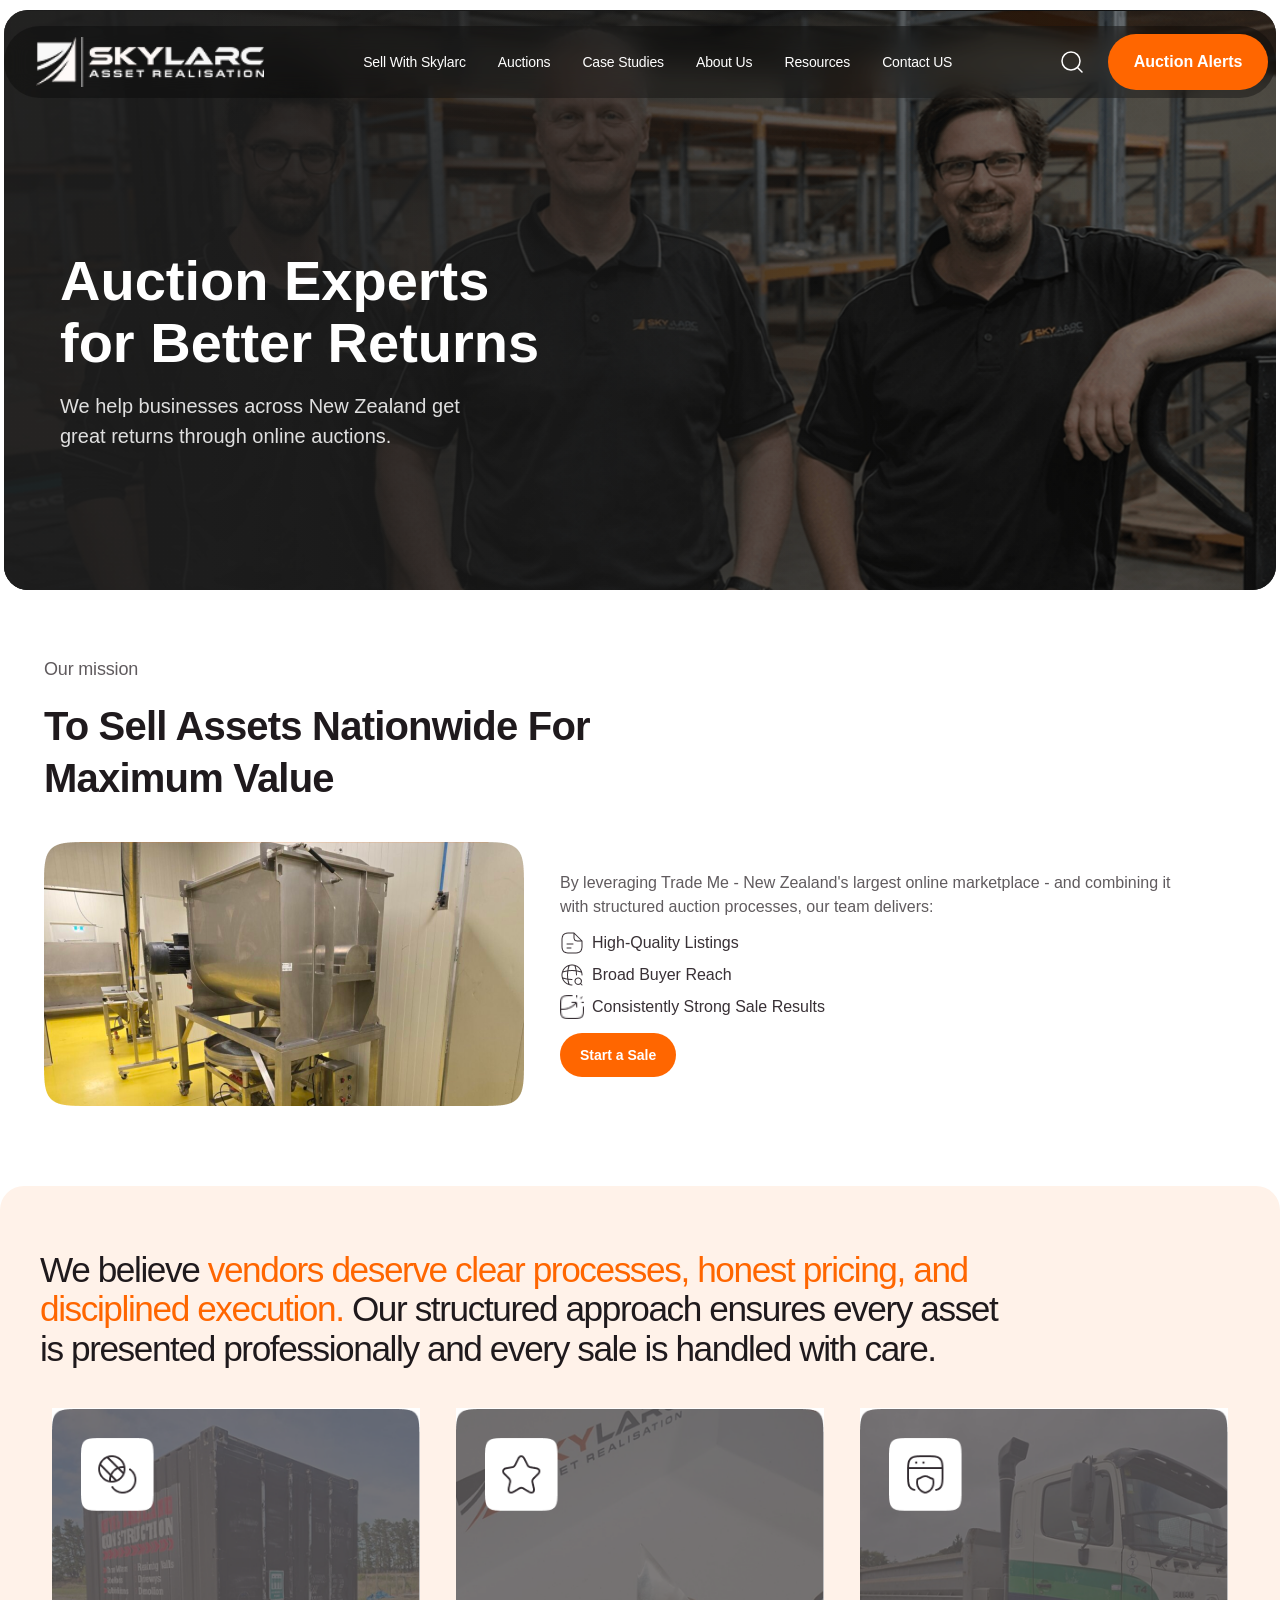
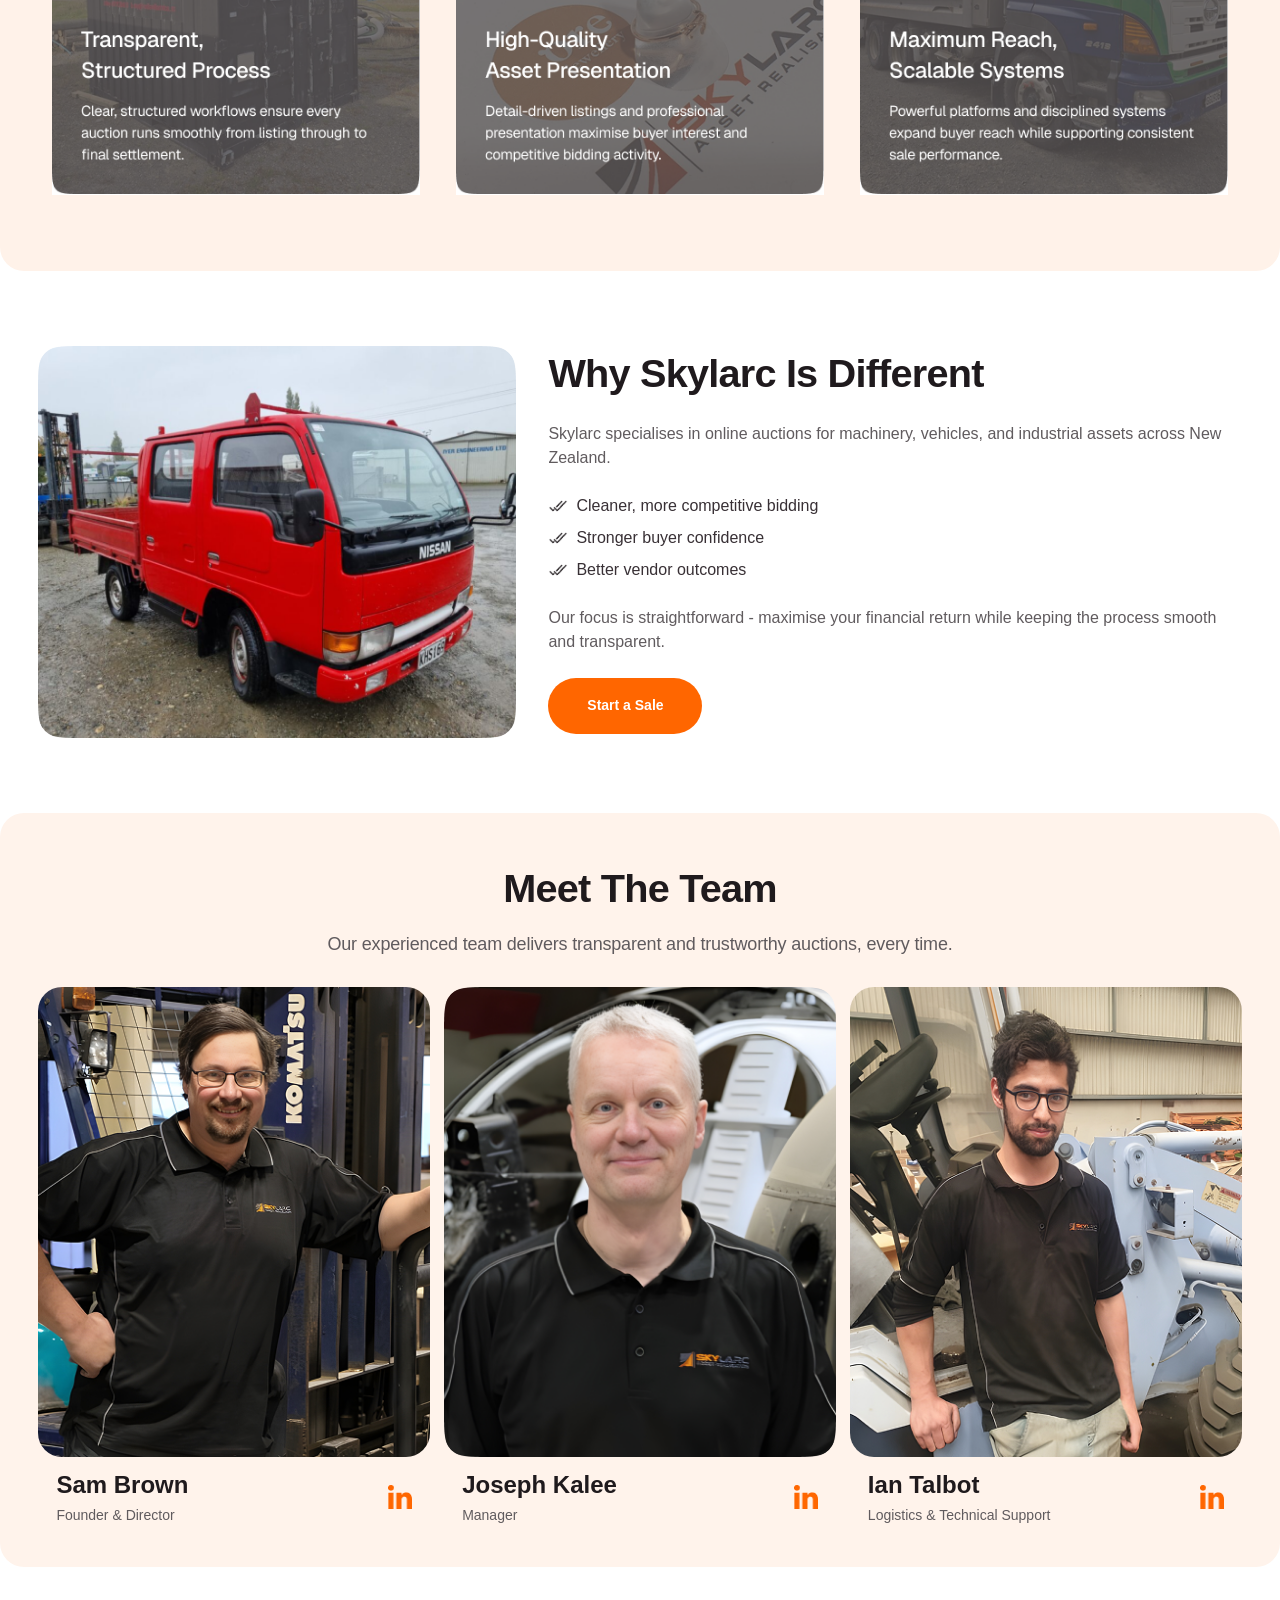
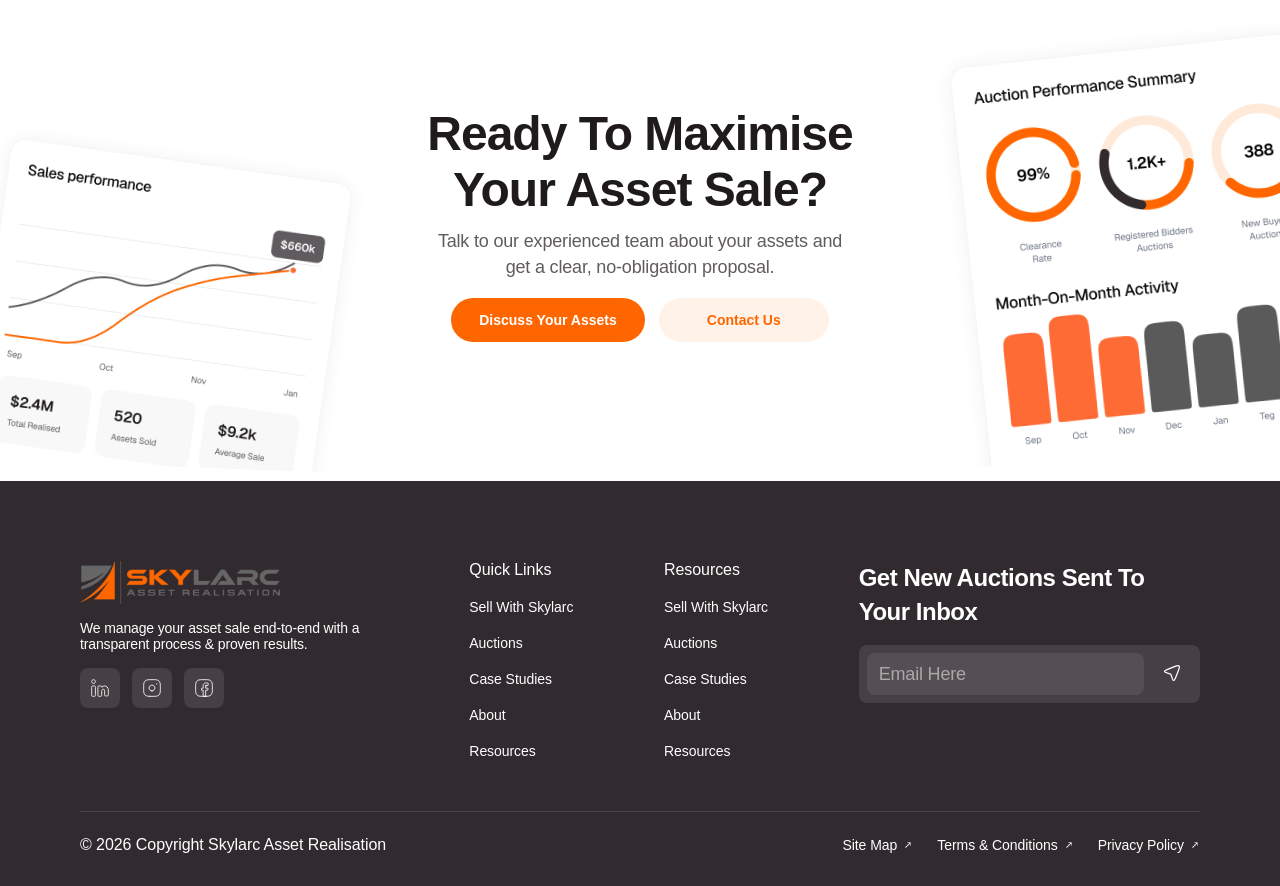
==== commit 39531599: "alert button roting" ====
--- a/about.html
+++ b/about.html
@@ -30,7 +30,7 @@
             <button class="navbar__search" id="searchBtn" aria-label="Search">
               <img src="assets/Search_Icon.svg" alt="Search" class="navbar__search-icon">
             </button>
-            <a href="#auction-alerts" class="btn btn--navbar-primary">Auction Alerts</a>
+            <a href="index.html#auction-alerts" class="btn btn--navbar-primary">Auction Alerts</a>
           </div>
           <button class="navbar__hamburger" id="hamburger" aria-label="Toggle navigation menu" aria-expanded="false">
             <span class="navbar__hamburger-line"></span>
--- a/styles.css
+++ b/styles.css
@@ -36,6 +36,274 @@
 
   /* Shadows */
   --shadow-lg: 0 10px 15px rgba(0, 0, 0, 0.1);
+}
+
+/* Auction single web: tighter header width + lower text + clear image row order */
+@media (min-width: 1025px) {
+  .auction-single-page .auction-single-layout {
+    margin-top: 22px;
+  }
+
+  .auction-single-page .auction-single-banner {
+    width: min(1200px, calc(100% - 40px));
+    margin: 0 auto 14px;
+  }
+
+  .auction-single-page .auction-single-banner__copy {
+    padding-top: 10px;
+  }
+
+  .auction-single-page .auction-single-top {
+    display: block;
+  }
+
+  .auction-single-page .auction-single-gallery {
+    display: flex;
+    flex-direction: column;
+    align-items: center;
+  }
+
+  .auction-single-page .auction-single-main-image {
+    width: min(1200px, calc(100% - 40px));
+    margin: 0 auto;
+  }
+
+  .auction-single-page .auction-single-thumb-row {
+    width: min(1200px, calc(100% - 40px));
+    margin: 14px auto 0;
+  }
+}
+
+/* Auction single page: use tablet banner styling on web view */
+@media (min-width: 1025px) {
+  .auction-single-page {
+    background: #f6f7f9;
+  }
+
+  .auction-single-page .auction-single-main {
+    width: min(980px, 100%);
+    margin: 0 auto;
+    padding-top: 10px;
+  }
+
+  .auction-single-page .auction-single-hero {
+    padding-top: 0;
+  }
+
+  .auction-single-page .navbar {
+    width: 100%;
+    max-width: 100%;
+  }
+
+  .auction-single-page .navbar__container {
+    border-radius: 14px;
+  }
+
+  .auction-single-page .auction-single-layout {
+    margin: 12px auto 22px;
+    padding: 18px;
+    border-radius: 18px;
+  }
+
+  .auction-single-page .auction-single-banner {
+    border-radius: 14px;
+    padding: 18px 16px 16px;
+    margin-bottom: 16px;
+    width: 100%;
+  }
+
+  .auction-single-page .auction-single-banner__content {
+    grid-template-columns: minmax(0, 1fr) auto;
+    gap: 20px;
+    align-items: center;
+  }
+
+  .auction-single-page .auction-single-banner__copy {
+    max-width: 560px;
+  }
+
+  .auction-single-page .auction-single-banner h1 {
+    margin: 0 0 10px;
+    font-size: 48px;
+    line-height: 54px;
+    letter-spacing: -0.02em;
+  }
+
+  .auction-single-page .auction-single-banner p {
+    margin: 0 0 16px;
+    font-size: 14px;
+    line-height: 20px;
+    max-width: 540px;
+  }
+
+  .auction-single-page .auction-single-banner__cta {
+    display: inline-flex;
+    width: auto;
+    min-width: 170px;
+    height: 42px;
+    padding: 0 18px;
+    font-size: 15px;
+    line-height: 1;
+  }
+
+  .auction-single-page .auction-single-banner__bid {
+    width: 250px;
+    height: auto;
+    margin: 0;
+  }
+
+  .auction-single-page .auction-single-breadcrumb {
+    display: block;
+    margin: 0 0 8px;
+    font-size: 22px;
+    line-height: 28px;
+  }
+
+  .auction-single-page .auction-single-top {
+    gap: 10px;
+    margin-bottom: 14px;
+    justify-items: center;
+  }
+
+  .auction-single-page .auction-single-gallery {
+    width: 100%;
+    max-width: 100%;
+    margin: 0 auto;
+    align-items: center;
+  }
+
+  .auction-single-page .auction-single-main-image {
+    width: 100%;
+    max-width: 100%;
+    height: 340px;
+    border-radius: 12px;
+  }
+
+  .auction-single-page .auction-single-thumb-row {
+    width: 100%;
+    max-width: 100%;
+    height: 84px;
+    margin: 10px auto 0;
+    border-radius: 10px;
+  }
+
+  .auction-single-page .auction-single-thumb-row img {
+    height: 84px;
+  }
+}
+
+/* Auction single web centering hard override (keeps ambulance centered in intro states) */
+@media (min-width: 1025px) {
+  .auction-single-page .auction-single-main-image {
+    left: auto !important;
+    margin-left: auto !important;
+    margin-right: auto !important;
+    transform: none !important;
+  }
+
+  .auction-single-page .auction-single-top.auction-single-top-intro--ready .auction-single-main-image {
+    transform: translateY(44px) !important;
+  }
+
+  .auction-single-page .auction-single-top.auction-single-top-intro--in .auction-single-main-image {
+    animation: auctionSingleTopBottomIn 0.78s ease both !important;
+    animation-delay: var(--auction-single-gallery-delay, 1.2s) !important;
+  }
+}
+
+/* Auction single web view: match provided reference composition */
+@media (min-width: 1025px) {
+  .auction-single-page .auction-single-main {
+    width: min(1400px, 100%);
+  }
+
+  .auction-single-page .auction-single-layout {
+    margin: 10px auto 26px;
+    padding: 18px 20px 22px;
+    border-radius: 20px;
+  }
+
+  .auction-single-page .auction-single-banner {
+    padding: 12px 12px 10px;
+    margin-bottom: 12px;
+    border-radius: 14px;
+  }
+
+  .auction-single-page .auction-single-banner__content {
+    grid-template-columns: minmax(0, 1fr) 320px;
+    gap: 14px;
+    align-items: start;
+  }
+
+  .auction-single-page .auction-single-breadcrumb {
+    margin: 0 0 6px;
+    font-size: 10px;
+    line-height: 14px;
+    letter-spacing: 0.02em;
+    text-transform: uppercase;
+  }
+
+  .auction-single-page .auction-single-banner h1 {
+    margin: 0 0 8px;
+    font-size: clamp(40px, 3.1vw, 52px);
+    line-height: 1.02;
+    letter-spacing: -0.03em;
+  }
+
+  .auction-single-page .auction-single-banner p {
+    margin: 0;
+    max-width: 640px;
+    font-size: 13px;
+    line-height: 18px;
+  }
+
+  .auction-single-page .auction-single-banner__cta {
+    width: 116px;
+    height: 28px;
+    margin-top: 8px;
+    padding: 0 10px;
+    font-size: 10px;
+    line-height: 14px;
+    border-radius: 999px;
+  }
+
+  .auction-single-page .auction-single-banner__bid {
+    width: 320px;
+    height: 96px;
+    margin: 0;
+    align-self: start;
+  }
+
+  .auction-single-page .auction-single-top {
+    gap: 10px;
+    margin-bottom: 14px;
+    justify-items: center;
+  }
+
+  .auction-single-page .auction-single-gallery {
+    width: min(1280px, 100%);
+    max-width: 1280px;
+    margin: 0 auto;
+    align-items: center;
+  }
+
+  .auction-single-page .auction-single-main-image {
+    width: min(1280px, 100%);
+    height: clamp(300px, 31vw, 430px);
+    border-radius: 12px;
+  }
+
+  .auction-single-page .auction-single-thumb-row {
+    width: min(1280px, 100%);
+    height: clamp(52px, 5.6vw, 74px);
+    margin: 10px auto 0;
+    border-radius: 10px;
+  }
+
+  .auction-single-page .auction-single-thumb-row img {
+    height: 100%;
+    object-fit: cover;
+  }
 }
 
 @keyframes auctionSingleCenteredImageInResponsive {
@@ -76,6 +344,40 @@
 @media (max-width: 767px) {
   .auction-single-page .auction-single-main-image {
     width: min(100%, 640px);
+  }
+}
+
+/* Auction single: desktop/web responsive centered gallery */
+@media (min-width: 1025px) {
+  .auction-single-page .auction-single-top {
+    justify-items: center;
+  }
+
+  .auction-single-page .auction-single-gallery {
+    width: 100%;
+    max-width: 1280px;
+    margin: 0 auto;
+    align-items: center;
+  }
+
+  .auction-single-page .auction-single-main-image {
+    position: relative;
+    left: auto;
+    transform: none;
+    width: min(1280px, calc(100% - 32px));
+    height: clamp(420px, 42vw, 600px);
+    margin: 0 auto;
+  }
+
+  .auction-single-page .auction-single-thumb-row {
+    width: min(1280px, calc(100% - 32px));
+    height: clamp(84px, 8vw, 120px);
+    margin: 12px auto 0;
+    transform: none;
+  }
+
+  .auction-single-page .auction-single-thumb-row img {
+    height: 100%;
   }
 }
 
@@ -350,6 +652,25 @@
   }
 }
 
+/* Upcoming auctions page: remove hero banner image */
+.upcoming-auctions-page .auctions-hero {
+  background: #ffffff !important;
+}
+
+.upcoming-auctions-page .auctions-hero::before,
+.upcoming-auctions-page .auctions-hero__overlay {
+  display: none !important;
+}
+
+.upcoming-auctions-page .auctions-hero__content h1 {
+  color: #1f1a1d;
+}
+
+.upcoming-auctions-page .auctions-hero__content p,
+.upcoming-auctions-page .upcoming-auctions__crumb {
+  color: #605b5e;
+}
+
 /* Upcoming auctions hero final mobile fix */
 @media (max-width: 767px) {
   .upcoming-auctions-page .auctions-hero {
@@ -954,54 +1275,65 @@
     min-height: 0;
     height: auto;
     border-radius: 14px;
-    padding: 14px;
+    padding: 16px;
     grid-template-columns: 1fr;
     gap: 14px;
   }
 
   .upcoming-auctions-page .section-5__image-placeholder {
-    display: none;
+    display: none !important;
   }
 
   .upcoming-auctions-page .section-5__review-list {
     width: 100%;
     height: auto;
     margin-top: 0;
+    margin-left: auto;
+    margin-right: auto;
     position: relative;
-    display: block;
-    padding: 0 28px;
-  }
-
-  .upcoming-auctions-page .section-5__review-arrow {
+    display: flex;
+    flex-direction: column;
+    align-items: center;
+    gap: 0;
+    padding: 8px 36px 12px;
+    box-sizing: border-box;
+  }
+
+  .upcoming-auctions-page .section-5__carousel-btn {
     display: flex;
     position: absolute;
     top: 50%;
     transform: translateY(-50%);
-    width: 16px;
-    height: 16px;
-    z-index: 2;
-  }
-
-  .upcoming-auctions-page .section-5__review-arrow--top {
-    left: 4px;
-  }
-
-  .upcoming-auctions-page .section-5__review-arrow--bottom {
-    right: 4px;
-  }
-
-  .upcoming-auctions-page .section-5__review-arrow--top img {
+    width: 28px;
+    height: 28px;
+  }
+
+  .upcoming-auctions-page .section-5__carousel-btn--prev {
+    left: 0;
+    right: auto;
+  }
+
+  .upcoming-auctions-page .section-5__carousel-btn--next {
+    right: 0;
+    left: auto;
+  }
+
+  .upcoming-auctions-page .section-5__carousel-btn--prev img {
     transform: rotate(-90deg);
   }
 
-  .upcoming-auctions-page .section-5__review-arrow--bottom img {
-    transform: rotate(90deg);
+  .upcoming-auctions-page .section-5__carousel-btn--next img {
+    transform: rotate(270deg);
   }
 
   .upcoming-auctions-page .section-5__review-card {
     display: none;
-    padding: 14px;
+    padding: 14px 12px;
     border-radius: 10px;
+    margin-left: auto;
+    margin-right: auto;
+    text-align: center;
+    box-sizing: border-box;
   }
 
   .upcoming-auctions-page .section-5__review-card--active {
@@ -1009,14 +1341,26 @@
   }
 
   .upcoming-auctions-page .section-5__stars {
-    font-size: 12px;
-    letter-spacing: 2px;
-    margin-bottom: 6px;
+    display: flex;
+    justify-content: center;
+    align-items: center;
+  }
+
+  .upcoming-auctions-page .section-5__stars-img {
+    height: 24px;
+    max-width: min(190px, 72vw);
+    margin-left: auto;
+    margin-right: auto;
+    object-position: center;
   }
 
   .upcoming-auctions-page .section-5__review-card p {
     font-size: 13px;
-    line-height: 19px;
+    line-height: 20px;
+    text-align: center;
+    margin-left: auto;
+    margin-right: auto;
+    max-width: 36em;
   }
 
   /* CTA section */
@@ -1132,14 +1476,38 @@
   line-height: var(--line-height-normal);
   color: var(--color-text-primary);
   background-color: var(--color-white);
-  padding: 0 var(--spacing-lg);
+  padding: 0;
 }
 
 main {
   max-width: 100%;
   margin: 0 auto;
-  border-radius: 32px;
+  border-radius: 0;
   overflow: hidden;
+}
+
+/* Tablet + mobile: prevent horizontal overflow / fake “empty” space on the right */
+@media (max-width: 1024px) {
+  html,
+  body {
+    width: 100%;
+    max-width: 100%;
+    overflow-x: hidden;
+  }
+
+  main,
+  .home-main,
+  .sell-main,
+  .about-main,
+  .auctions-main,
+  .auction-single-main,
+  .case-studies-main,
+  .terms-main,
+  body.resources-page > main {
+    width: 100%;
+    max-width: 100%;
+    overflow-x: clip;
+  }
 }
 
 /* ============================================
@@ -1153,7 +1521,7 @@
   left: 0;
   right: 0;
   z-index: 1000;
-  padding: var(--spacing-lg);
+  padding: var(--spacing-lg) 0;
   display: flex;
   justify-content: center;
 }
@@ -1323,7 +1691,7 @@
   align-items: center;
   justify-content: center;
   overflow: hidden;
-  border-radius: 32px;
+  border-radius: 0;
   animation: heroBannerIn 1.5s ease-out forwards;
 }
 
@@ -1332,7 +1700,7 @@
   inset: 0;
   background: rgba(30, 30, 30, 0.7);
   z-index: 1;
-  border-radius: 32px;
+  border-radius: 0;
 }
 
 .hero__content {
@@ -1419,6 +1787,29 @@
   gap: var(--spacing-lg);
   justify-content: center;
   flex-wrap: wrap;
+}
+
+/* Home (index): same framed banner treatment as sell page */
+.home-page {
+  background: #ffffff;
+}
+
+.home-main {
+  width: min(1440px, 100%);
+  margin: 0 auto;
+  border-radius: 32px;
+  overflow: hidden;
+}
+
+.home-page .hero {
+  width: calc(100% - 8px);
+  height: 580px;
+  border-radius: 24px;
+  margin: 10px auto;
+}
+
+.home-page .hero__overlay {
+  border-radius: 24px;
 }
 
 /* ============================================
@@ -2229,8 +2620,9 @@
 
 .section-4__image-row {
   display: grid;
-  grid-template-columns: repeat(4, 1fr);
+  grid-template-columns: repeat(4, minmax(0, 1fr));
   gap: 12px;
+  width: 100%;
 }
 
 .section-4__image-card {
@@ -2247,14 +2639,18 @@
   display: block;
 }
 
+.timeline-line,
 .section-4__timeline {
   position: relative;
+  --timeline-progress: 0%;
   margin-top: 12px;
-  display: flex;
-  justify-content: space-between;
+  display: grid;
+  grid-template-columns: repeat(4, minmax(0, 1fr));
   align-items: center;
-}
-
+  width: 100%;
+}
+
+.timeline-line::before,
 .section-4__timeline::before {
   content: "";
   position: absolute;
@@ -2262,33 +2658,53 @@
   right: 0;
   top: 50%;
   transform: translateY(-50%);
-  height: 8px;
-  background: url("assets/Bar.png") center/100% 100% no-repeat;
-}
-
+  height: 4px;
+  background: rgba(255, 102, 0, 0.18);
+  border-radius: 999px;
+}
+
+.timeline-line::after,
+.section-4__timeline::after {
+  content: "";
+  position: absolute;
+  left: 0;
+  top: 50%;
+  transform: translateY(-50%);
+  width: var(--timeline-progress);
+  height: 4px;
+  background: #ff6600;
+  border-radius: 999px;
+  transition: width 1.2s ease-out;
+}
+
+.step-number,
 .section-4__timeline-step {
   position: relative;
   z-index: 1;
+  justify-self: center;
   width: 24px;
   height: 24px;
   border-radius: 50%;
-  background: #FF6600;
+  background: #ff6600;
   color: #fff;
+  border: 1px solid #ff6600;
   font-size: 10px;
   font-weight: 600;
   line-height: 24px;
   text-align: center;
-}
-
-.section-4__timeline-step--active {
-  background: #FF6600;
+  opacity: 0.3;
+  transform: scale(0.8);
+  transition: opacity 0.6s cubic-bezier(0.22, 1, 0.36, 1),
+    transform 0.6s cubic-bezier(0.22, 1, 0.36, 1);
+  transition-delay: var(--step-delay, 0s);
 }
 
 .section-4__content-row {
   display: grid;
-  grid-template-columns: repeat(4, 1fr);
+  grid-template-columns: repeat(4, minmax(0, 1fr));
   gap: 12px;
   margin-top: 14px;
+  width: 100%;
 }
 
 .section-4__content-card h3 {
@@ -2309,22 +2725,487 @@
   color: #605B5E;
 }
 
+.process-steps-section .process-step,
+.section-4-placeholder .section-4__content-card {
+  opacity: 0;
+  transform: translateY(40px);
+  transition: opacity 0.6s cubic-bezier(0.22, 1, 0.36, 1),
+    transform 0.6s cubic-bezier(0.22, 1, 0.36, 1);
+  transition-delay: var(--step-delay, 0s);
+}
+
+.process-steps-section.animated .process-step,
+.section-4-placeholder.animated .section-4__content-card {
+  transform: translateY(0);
+  opacity: 1;
+}
+
+.process-steps-section.animated .step-number,
+.section-4-placeholder.animated .section-4__timeline-step {
+  opacity: 1;
+  transform: scale(1);
+}
+
+.process-steps-section.animated .timeline-line,
+.section-4-placeholder.animated .section-4__timeline {
+  --timeline-progress: 100%;
+}
+
+@media (min-width: 1025px) {
+  .section-4-placeholder {
+    overflow: visible;
+  }
+
+  .section-4__image-row,
+  .section-4__content-row {
+    display: grid;
+    grid-template-columns: repeat(4, minmax(0, 1fr));
+    gap: 12px;
+    width: 100%;
+  }
+
+  .section-4__image-card,
+  .section-4__content-card {
+    width: 100%;
+  }
+
+  .section-4__timeline {
+    width: 100%;
+  }
+}
+
+/* Scroll-driven horizontal process section (.process-section) */
+.process-scroll-track {
+  position: relative;
+  height: auto;
+  width: 100%;
+  --process-gap: 12px;
+}
+
+.process-scroll-track .process-section {
+  container-type: inline-size;
+  container-name: process-section;
+  position: relative;
+  top: auto;
+  min-height: 0;
+  display: flex;
+  flex-direction: column;
+  justify-content: flex-start;
+  box-sizing: border-box;
+  overflow: hidden;
+}
+
+.process-scroll-track .section-4-placeholder {
+  height: auto;
+  min-height: 0;
+  padding-top: 56px;
+  padding-bottom: 32px;
+}
+
+.process-scroll-track .process-heading {
+  text-align: center;
+  margin-bottom: 24px;
+}
+
+.process-scroll-track .cards-viewport {
+  overflow: hidden;
+  width: 100%;
+}
+
+.process-scroll-track .cards-strip,
+.process-scroll-track .text-strip {
+  display: flex;
+  flex-direction: row;
+  gap: var(--process-gap);
+  width: max-content;
+  will-change: transform;
+}
+
+.process-scroll-track .step-card {
+  flex: 0 0 calc((100cqi - 3 * var(--process-gap)) / 3.5);
+  width: calc((100cqi - 3 * var(--process-gap)) / 3.5);
+  height: 160px;
+  border-radius: 12px;
+  overflow: hidden;
+  background: #ddd;
+}
+
+.process-scroll-track .step-card img {
+  width: 100%;
+  height: 100%;
+  object-fit: cover;
+  display: block;
+}
+
+.process-scroll-track .timeline-row {
+  width: max-content;
+  will-change: transform;
+  margin-top: 12px;
+  display: flex;
+  flex-direction: column;
+  align-items: stretch;
+}
+
+.process-scroll-track .timeline-track {
+  position: relative;
+  width: 100%;
+  min-width: calc(
+    4 * ((100cqi - 3 * var(--process-gap)) / 3.5) + 3 * var(--process-gap)
+  );
+  height: 4px;
+  background: rgba(255, 102, 0, 0.18);
+  border-radius: 999px;
+}
+
+.process-scroll-track .timeline-progress {
+  width: 0%;
+  height: 100%;
+  background: #ff6600;
+  border-radius: 999px;
+}
+
+.process-scroll-track .badges-row {
+  display: grid;
+  grid-template-columns: repeat(
+    4,
+    calc((100cqi - 3 * var(--process-gap)) / 3.5)
+  );
+  gap: var(--process-gap);
+  width: max-content;
+  margin-top: -14px;
+  position: relative;
+  z-index: 1;
+  box-sizing: border-box;
+}
+
+.process-scroll-track .badge-slot {
+  display: flex;
+  justify-content: center;
+  align-items: flex-start;
+}
+
+.process-scroll-track .step-badge {
+  width: 24px;
+  height: 24px;
+  box-sizing: border-box;
+  display: flex;
+  align-items: center;
+  justify-content: center;
+  border-radius: 50%;
+  background: #ff6600;
+  color: #fff;
+  border: 1px solid #ff6600;
+  font-size: 10px;
+  font-weight: 600;
+  line-height: 1;
+  text-align: center;
+  opacity: 0.3;
+  transform: scale(0.8);
+  transition: opacity 0.2s ease, transform 0.2s ease;
+}
+
+.process-scroll-track .step-badge.active {
+  opacity: 1;
+  transform: scale(1);
+}
+
+.process-scroll-track .text-strip {
+  margin-top: 14px;
+}
+
+.process-scroll-track .step-text-block {
+  flex: 0 0 calc((100cqi - 3 * var(--process-gap)) / 3.5);
+  width: calc((100cqi - 3 * var(--process-gap)) / 3.5);
+  box-sizing: border-box;
+}
+
+.process-scroll-track .step-text-block h3 {
+  margin: 0;
+  font-family: Geist, -apple-system, BlinkMacSystemFont, 'Segoe UI', sans-serif;
+  font-size: 24px;
+  font-weight: 500;
+  line-height: 34px;
+  color: #1f1a1d;
+}
+
+.process-scroll-track .step-text-block p {
+  margin: 8px 0 0 0;
+  font-family: Geist, -apple-system, BlinkMacSystemFont, 'Segoe UI', sans-serif;
+  font-size: 14px;
+  font-weight: 400;
+  line-height: 20px;
+  color: #605b5e;
+}
+
+/* Tablet & small desktop: single-image carousel (4 slides), same strip animation via JS */
+@media (max-width: 1023px) {
+  .process-scroll-track .process-section {
+    container-type: normal;
+  }
+
+  .process-scroll-track .section-4-placeholder {
+    padding-top: 40px;
+    padding-bottom: 28px;
+  }
+
+  .process-scroll-track .process-heading {
+    margin-bottom: 16px;
+    text-align: center;
+  }
+
+  .process-scroll-track .process-strips-desktop .cards-viewport {
+    overflow: hidden;
+    width: 100%;
+    border-radius: 12px;
+  }
+
+  .process-scroll-track .process-strips-desktop .cards-strip {
+    display: flex;
+    flex-direction: row;
+    flex-wrap: nowrap;
+    gap: 0;
+    width: 400%;
+    max-width: none;
+    will-change: transform;
+  }
+
+  .process-scroll-track .process-strips-desktop .step-card {
+    flex: 0 0 25%;
+    width: 25%;
+    max-width: none;
+    min-width: 0;
+    height: 200px;
+    border-radius: 0;
+  }
+
+  .process-scroll-track .process-strips-desktop .step-card:first-child {
+    border-radius: 12px 0 0 12px;
+  }
+
+  .process-scroll-track .process-strips-desktop .step-card:last-child {
+    border-radius: 0 12px 12px 0;
+  }
+
+  .process-scroll-track .process-strips-desktop .timeline-row {
+    width: 100% !important;
+    max-width: 100%;
+    margin-top: 16px;
+    transform: none !important;
+    will-change: auto;
+  }
+
+  .process-scroll-track .process-strips-desktop .timeline-track {
+    min-width: 0;
+    width: 100%;
+  }
+
+  .process-scroll-track .process-strips-desktop .badges-row {
+    display: flex;
+    flex-direction: row;
+    gap: 8px;
+    width: 100%;
+    max-width: 100%;
+    margin-top: -12px;
+    justify-content: space-between;
+    box-sizing: border-box;
+    padding: 0 2px;
+  }
+
+  .process-scroll-track .process-strips-desktop .badge-slot {
+    flex: 1;
+    display: flex;
+    justify-content: center;
+    min-width: 0;
+  }
+
+  .process-scroll-track .process-strips-desktop .text-strip {
+    display: flex;
+    flex-direction: row;
+    flex-wrap: nowrap;
+    gap: 0;
+    width: 400%;
+    max-width: none;
+    margin-top: 16px;
+    will-change: transform;
+  }
+
+  .process-scroll-track .process-strips-desktop .step-text-block {
+    flex: 0 0 25%;
+    width: 25%;
+    max-width: none;
+    min-width: 0;
+    box-sizing: border-box;
+    padding-right: 8px;
+  }
+
+  .process-scroll-track .process-strips-desktop .step-text-block h3 {
+    font-size: 20px;
+    line-height: 28px;
+  }
+
+  .process-scroll-track .process-strips-desktop .step-text-block p {
+    font-size: 13px;
+    line-height: 19px;
+  }
+}
+
+@media (max-width: 767px) {
+  .process-scroll-track .section-4-placeholder {
+    padding-top: 32px;
+    padding-bottom: 24px;
+  }
+
+  .process-scroll-track .process-strips-desktop .step-card {
+    height: 168px;
+  }
+
+  .process-scroll-track .section-4__title {
+    font-size: 28px;
+    line-height: 36px;
+    height: auto;
+  }
+
+  .process-scroll-track .section-4__subtitle {
+    font-size: 14px;
+    line-height: 21px;
+    height: auto;
+  }
+
+  .process-scroll-track .process-strips-desktop {
+    display: none !important;
+  }
+
+  .process-scroll-track .process-mobile-stack {
+    --process-p: 0;
+    position: relative;
+    display: flex;
+    flex-direction: column;
+    gap: 28px;
+    margin-top: 8px;
+    padding-bottom: 8px;
+    z-index: 0;
+  }
+
+  .process-scroll-track .process-mobile-stack__line {
+    position: absolute;
+    left: 21px;
+    top: 8px;
+    bottom: 8px;
+    width: 3px;
+    border-radius: 3px;
+    background: rgba(255, 102, 0, 0.22);
+    pointer-events: none;
+    z-index: 0;
+    overflow: hidden;
+  }
+
+  .process-scroll-track .process-mobile-stack__line-fill {
+    display: block;
+    width: 100%;
+    height: calc(var(--process-p, 0) * 100%);
+    background: #ff6600;
+    border-radius: 3px;
+    transform-origin: top center;
+  }
+
+  .process-scroll-track .process-mobile-step {
+    position: relative;
+    z-index: 1;
+    display: grid;
+    grid-template-columns: 44px minmax(0, 1fr);
+    gap: 0 14px;
+    align-items: start;
+  }
+
+  .process-scroll-track .process-mobile-step__rail {
+    display: flex;
+    justify-content: center;
+    padding-top: 2px;
+  }
+
+  .process-scroll-track .process-mobile-step__content {
+    min-width: 0;
+    display: flex;
+    flex-direction: column;
+    gap: 0;
+  }
+
+  .process-scroll-track .process-mobile-stack .step-card {
+    flex: none !important;
+    width: 100% !important;
+    max-width: 100% !important;
+    min-width: 0;
+    height: auto !important;
+    min-height: 160px;
+    aspect-ratio: 16 / 10;
+    border-radius: 12px !important;
+    overflow: hidden;
+  }
+
+  .process-scroll-track .process-mobile-stack .step-card:first-child,
+  .process-scroll-track .process-mobile-stack .step-card:last-child {
+    border-radius: 12px !important;
+  }
+
+  .process-scroll-track .process-mobile-stack .step-text-block {
+    flex: none !important;
+    width: 100% !important;
+    max-width: 100% !important;
+    padding-right: 0 !important;
+    margin-top: 12px;
+    box-sizing: border-box;
+  }
+
+  .process-scroll-track .process-mobile-stack .step-text-block h3 {
+    font-size: 18px;
+    line-height: 26px;
+  }
+
+  .process-scroll-track .process-mobile-stack .step-text-block p {
+    font-size: 13px;
+    line-height: 20px;
+  }
+
+  .process-scroll-track .process-mobile-stack .step-badge--mobile {
+    width: 28px;
+    height: 28px;
+    font-size: 11px;
+    font-weight: 600;
+    opacity: 0.35;
+    transform: scale(0.92);
+    border-width: 1px;
+  }
+
+  .process-scroll-track .process-mobile-stack .step-badge--mobile.active {
+    opacity: 1;
+    transform: scale(1);
+  }
+}
+
+@media (min-width: 768px) {
+  .process-scroll-track .process-mobile-stack {
+    display: none !important;
+  }
+}
+
 /* ============================================
    SECTION 5 PLACEHOLDER
    ============================================ */
 
 .section-5-placeholder {
   width: min(1440px, 100%);
-  height: 1130px;
+  height: auto;
+  min-height: 0;
   opacity: 1;
-  padding: 144px 80px;
-  gap: 48px;
+  padding: 120px clamp(20px, 5vw, 80px) 100px;
+  gap: 40px;
   border-bottom-right-radius: 48px;
   border-bottom-left-radius: 48px;
   background: rgba(49, 42, 47, 1);
   margin: 0 auto;
   display: flex;
   flex-direction: column;
+  box-sizing: border-box;
 }
 
 .section-5__header {
@@ -2355,14 +3236,15 @@
 .section-5__reviews {
   width: 100%;
   max-width: 1280px;
-  min-height: 708px;
+  min-height: 0;
   margin: 0 auto;
   border-radius: 24px;
   background: rgba(255, 255, 255, 0.06);
-  padding: 32px;
+  padding: clamp(20px, 3vw, 32px);
   display: grid;
-  grid-template-columns: 1fr 1.35fr;
-  gap: 32px;
+  grid-template-columns: minmax(260px, 0.92fr) minmax(280px, 1.08fr);
+  gap: clamp(20px, 3vw, 32px);
+  align-items: stretch;
   position: relative;
   overflow: hidden;
 }
@@ -2383,15 +3265,17 @@
 }
 
 .section-5__image-placeholder {
-  width: 500px;
-  height: 644px;
+  width: 100%;
+  min-height: 300px;
+  height: 100%;
   border-radius: 16px;
   opacity: 1;
   gap: 10px;
   display: flex;
-  align-items: center;
+  align-items: stretch;
   justify-content: center;
   overflow: hidden;
+  align-self: stretch;
 }
 
 .section-5__client-image {
@@ -2403,46 +3287,119 @@
 }
 
 .section-5__review-list {
-  width: 570px;
-  height: 644px;
+  width: 100%;
+  min-height: 300px;
+  height: 100%;
   display: flex;
   flex-direction: column;
-  gap: 20px;
+  gap: clamp(14px, 2vw, 20px);
   opacity: 1;
-  margin-top: 48px;
-}
-
-.section-5__review-arrow {
-  width: 24px;
-  height: 24px;
-  margin: 0 auto;
-  display: flex;
+  margin-top: 0;
+  justify-content: center;
+  align-self: stretch;
+  box-sizing: border-box;
+}
+
+.section-5__carousel-btn {
+  display: none;
   align-items: center;
   justify-content: center;
-}
-
-.section-5__review-arrow img {
-  width: 24px;
-  height: 24px;
+  width: 40px;
+  height: 40px;
+  padding: 0;
+  margin: 0;
+  border: none;
+  background: rgba(255, 255, 255, 0.1);
+  border-radius: 50%;
+  cursor: pointer;
+  flex-shrink: 0;
+  -webkit-tap-highlight-color: transparent;
+  z-index: 3;
+}
+
+.section-5__carousel-btn:hover {
+  background: rgba(255, 255, 255, 0.16);
+}
+
+.section-5__carousel-btn img {
+  width: 22px;
+  height: 22px;
   display: block;
+  pointer-events: none;
+}
+
+.section-5__carousel-btn:focus-visible {
+  outline: 2px solid var(--color-primary);
+  outline-offset: 2px;
 }
 
 .section-5__review-card {
   border-radius: 16px;
   padding: 24px;
   background: rgba(255, 255, 255, 0.06);
+  isolation: isolate;
+  flex: 0 0 auto;
 }
 
 .section-5__review-card--active {
   background: rgba(255, 255, 255, 0.1);
 }
 
+/* Stars: bright-stars.png / Stars.png are one horizontal strip (5 stars), not 5 separate icons */
 .section-5__stars {
-  display: inline-block;
-  color: #ffb200;
-  letter-spacing: 4px;
-  font-size: 14px;
-  margin-bottom: 10px;
+  display: block;
+  margin-bottom: 14px;
+  line-height: 0;
+}
+
+.section-5__stars-img {
+  height: clamp(24px, 3.5vw, 32px);
+  width: auto;
+  max-width: 100%;
+  display: block;
+  object-fit: contain;
+  object-position: left center;
+  /* Black pixels in asset blend away on dark cards; keeps gold stars vivid */
+  mix-blend-mode: screen;
+}
+
+/* Legacy: if any page still uses per-star sprites */
+.section-5__star-icon {
+  height: clamp(24px, 3.5vw, 32px);
+  width: auto;
+  max-width: 20%;
+  object-fit: contain;
+  object-position: left center;
+  display: block;
+  flex-shrink: 0;
+  mix-blend-mode: screen;
+}
+
+.section-5__stars-strip {
+  height: clamp(24px, 3.5vw, 32px);
+  width: auto;
+  max-width: 100%;
+  display: block;
+  margin-bottom: 12px;
+  object-fit: contain;
+  object-position: left center;
+  mix-blend-mode: screen;
+}
+
+@keyframes section5StarPop {
+  from {
+    opacity: 0;
+    transform: translateY(5px) scale(0.9);
+  }
+  to {
+    opacity: 1;
+    transform: translateY(0) scale(1);
+  }
+}
+
+.section-5-placeholder.section-5--in-view .section-5__review-card .section-5__stars-img {
+  animation: section5StarPop 0.42s cubic-bezier(0.34, 1.18, 0.64, 1) backwards;
+  animation-delay: 0.08s;
 }
 
 .section-5__review-card p {
@@ -3042,8 +3999,7 @@
 }
 
 .about-main {
-  width: 1440px;
-  max-width: 100%;
+  width: min(1440px, 100%);
   height: auto;
   border-radius: 32px;
   opacity: 1;
@@ -3055,10 +4011,10 @@
 
 .about-hero {
   position: relative;
-  width: 100%;
+  width: calc(100% - 8px);
   height: 580px;
   border-radius: 24px;
-  margin: 8px 0 0;
+  margin: 10px auto;
   opacity: 1;
   display: flex;
   flex-direction: column;
@@ -3071,6 +4027,7 @@
   content: "";
   position: absolute;
   inset: 0;
+  border-radius: 24px;
   background: url("assets/about-banner.png") center/cover no-repeat;
   z-index: 0;
   animation: aboutHeroImageEntry 2.1s ease-out 0.35s forwards,
@@ -3080,6 +4037,7 @@
 .about-hero__overlay {
   position: absolute;
   inset: 0;
+  border-radius: 24px;
   background: linear-gradient(90deg, rgba(30, 30, 30, 0.9) 16%, rgba(30, 30, 30, 0.55) 48%, rgba(30, 30, 30, 0.08) 85%);
   z-index: 1;
 }
@@ -3402,31 +4360,35 @@
   max-width: 980px;
   margin: 0 0 28px;
   font-family: Geist, -apple-system, BlinkMacSystemFont, 'Segoe UI', sans-serif;
-  font-size: 40px;
+  font-size: clamp(22px, 2.75vw, 40px);
   font-weight: 300;
-  line-height: 100%;
+  line-height: 1.12;
   letter-spacing: -0.04em;
   color: #1f1a1d;
+  overflow-wrap: break-word;
 }
 
 .about-values-feature__intro span {
   color: #ff6600;
   font-weight: 500;
-  font-size: 40px;
-  line-height: 100%;
+  font-size: clamp(22px, 2.75vw, 40px);
+  line-height: 1.12;
   letter-spacing: -0.04em;
 }
 
 .about-values-feature__grid {
   display: grid;
-  grid-template-columns: repeat(3, 405.3333435058594px);
-  gap: 6px;
-  justify-content: space-between;
+  grid-template-columns: repeat(3, minmax(0, 1fr));
+  gap: clamp(8px, 1vw, 12px);
+  width: 100%;
+  justify-content: stretch;
 }
 
 .about-values-feature__card {
-  width: 405.3333435058594px;
-  height: 424px;
+  width: 100%;
+  min-width: 0;
+  height: auto;
+  aspect-ratio: 405 / 424;
   border-radius: 16px;
   opacity: 1;
   padding: 12px;
@@ -3434,6 +4396,7 @@
   justify-content: space-between;
   position: relative;
   overflow: hidden;
+  box-sizing: border-box;
 }
 
 .about-values-feature__image-placeholder {
@@ -3504,16 +4467,20 @@
   margin: 24px auto 0;
   border-radius: 24px;
   background: #ffffff;
-  padding: 54px 44px;
+  padding: clamp(28px, 4vw, 54px) clamp(20px, 3vw, 44px);
   display: grid;
-  grid-template-columns: 1fr 1.45fr;
-  column-gap: 40px;
+  grid-template-columns: minmax(0, 1fr) minmax(0, 1.45fr);
+  column-gap: clamp(18px, 2.5vw, 40px);
   align-items: center;
+  box-sizing: border-box;
 }
 
 .about-different__image-placeholder {
-  width: 500px;
-  height: 410px;
+  width: 100%;
+  max-width: min(500px, 100%);
+  height: auto;
+  aspect-ratio: 500 / 410;
+  margin-inline: auto;
   border-radius: 24px;
   opacity: 1;
   display: flex;
@@ -3532,29 +4499,33 @@
 .about-different__content h2 {
   margin: 0;
   font-family: Geist, -apple-system, BlinkMacSystemFont, 'Segoe UI', sans-serif;
-  font-size: 40px;
+  font-size: clamp(26px, 3.1vw, 40px);
   font-weight: 600;
-  line-height: 52px;
+  line-height: 1.2;
   letter-spacing: -0.02em;
   text-transform: capitalize;
   color: #1f1a1d;
 }
 
 .about-different__content {
-  width: 700px;
-  height: 322px;
+  width: 100%;
+  min-width: 0;
+  height: auto;
+  max-width: 700px;
   opacity: 1;
   display: flex;
   flex-direction: column;
-  gap: 24px;
+  gap: clamp(16px, 2vw, 24px);
+  box-sizing: border-box;
 }
 
 .about-different__content p {
   margin: 0;
-  font-size: 16px;
-  line-height: 24px;
+  font-size: clamp(14px, 1.35vw, 16px);
+  line-height: 1.5;
   color: #605b5e;
-  max-width: 700px;
+  max-width: 100%;
+  overflow-wrap: break-word;
 }
 
 .about-different__content ul {
@@ -3570,8 +4541,9 @@
   position: relative;
   padding-left: 28px;
   color: #383035;
-  font-size: 16px;
-  line-height: 24px;
+  font-size: clamp(14px, 1.35vw, 16px);
+  line-height: 1.5;
+  overflow-wrap: break-word;
 }
 
 .about-different__content li::before {
@@ -3656,54 +4628,72 @@
   background: #fff3eb;
   display: flex;
   flex-direction: column;
+  align-items: center;
+  box-sizing: border-box;
+  padding: clamp(28px, 4vw, 40px) clamp(16px, 3vw, 40px);
 }
 
 .about-block--team .about-section-title {
+  width: 100%;
+  max-width: 900px;
+  margin-inline: auto;
   font-family: Geist, -apple-system, BlinkMacSystemFont, 'Segoe UI', sans-serif;
   font-weight: 600;
-  font-size: 40px;
-  line-height: 52px;
+  font-size: clamp(26px, 3.1vw, 40px);
+  line-height: 1.2;
   letter-spacing: -0.02em;
   text-transform: capitalize;
   color: #1f1a1d;
   text-align: center;
 }
 
-.about-team-subtitle {
-  margin: 8px 0 0;
+.about-block--team .about-team-subtitle {
+  display: block;
+  width: min(100%, 720px);
+  margin: 8px auto 0;
+  padding-inline: clamp(8px, 2vw, 16px);
+  box-sizing: border-box;
   font-family: Geist, -apple-system, BlinkMacSystemFont, 'Segoe UI', sans-serif;
   font-weight: 400;
-  font-size: 18px;
-  line-height: 26px;
+  font-size: clamp(15px, 1.5vw, 18px);
+  line-height: 1.45;
   letter-spacing: -0.01em;
   text-align: center;
+  text-wrap: balance;
   color: rgba(96, 91, 94, 1);
+  overflow-wrap: break-word;
 }
 
 .about-team-grid {
   margin-top: 20px;
   display: grid;
-  grid-template-columns: repeat(3, 1fr);
-  gap: 14px;
+  grid-template-columns: repeat(3, minmax(0, 1fr));
+  gap: clamp(10px, 1.5vw, 14px);
+  width: 100%;
 }
 
 .about-team-card {
-  width: 400px;
+  width: 100%;
+  min-width: 0;
+  max-width: 400px;
+  margin-inline: auto;
   display: flex;
   flex-direction: column;
   gap: 12px;
-  justify-self: center;
-  overflow: hidden;
+  justify-self: stretch;
+  overflow: visible;
   border-radius: 24px;
 }
 
 .about-team-card__image {
-  width: 400px;
-  height: 480px;
+  width: 100%;
+  height: auto;
+  aspect-ratio: 400 / 480;
   border-radius: 24px;
   opacity: 1;
   object-fit: cover;
   display: block;
+  overflow: hidden;
   transition: transform 0.45s ease;
 }
 
@@ -3716,6 +4706,16 @@
   align-items: center;
   justify-content: space-between;
   gap: 12px;
+  width: 100%;
+  box-sizing: border-box;
+  padding-inline: clamp(10px, 2.5vw, 18px);
+  padding-block: 0 2px;
+}
+
+.about-team-card__meta > div:first-child {
+  flex: 1 1 auto;
+  min-width: 0;
+  padding-right: 4px;
 }
 
 .about-team-card__meta h3 {
@@ -3730,12 +4730,14 @@
   font-size: 14px;
   line-height: 20px;
   color: #605b5e;
+  overflow-wrap: break-word;
 }
 
 .about-team-card__linkedin {
   width: 24px;
   height: 24px;
   display: block;
+  flex-shrink: 0;
 }
 
 .about-block--team.about-team--animate-ready .about-section-title,
@@ -5546,7 +6548,43 @@
 
   .section-3__controls {
     width: 100%;
-    justify-content: space-between;
+    flex-direction: column;
+    align-items: stretch;
+    justify-content: flex-start;
+    gap: 14px;
+    white-space: normal;
+  }
+
+  .section-3__tabs {
+    display: grid;
+    grid-template-columns: 1fr 1fr;
+    gap: 8px 10px;
+    width: 100%;
+    min-width: 0;
+  }
+
+  .section-3__tab {
+    min-width: 0;
+    width: 100%;
+    padding: 10px 12px;
+    font-size: 14px;
+    line-height: 20px;
+    white-space: normal;
+    text-align: center;
+    box-sizing: border-box;
+  }
+
+  .section-3__navigation {
+    width: 100%;
+    justify-content: flex-end;
+    flex-wrap: wrap;
+    gap: 10px;
+  }
+
+  .section-3__nav-btn {
+    width: 38px;
+    height: 38px;
+    flex-shrink: 0;
   }
 }
 
@@ -5842,7 +6880,7 @@
   }
 
   .section-3 {
-    padding: 144px 16px;
+    padding: 72px 16px 48px;
   }
 
   .section-3__carousel {
@@ -5852,21 +6890,55 @@
 
   .section-3__header {
     flex-direction: column;
-    gap: 24px;
+    gap: 20px;
+    margin-bottom: var(--spacing-2xl);
+  }
+
+  .section-3__title {
+    font-size: 28px;
+    line-height: 36px;
+  }
+
+  .section-3__description {
+    font-size: 15px;
+    line-height: 22px;
   }
 
   .section-3__controls {
     width: 100%;
     flex-direction: column;
-    gap: 16px;
+    align-items: stretch;
+    gap: 12px;
+    white-space: normal;
   }
 
   .section-3__tabs {
-    width: 100%;
+    display: grid;
+    grid-template-columns: 1fr 1fr;
+    gap: 8px;
+    width: 100%;
+    min-width: 0;
+  }
+
+  .section-3__tab {
+    min-width: 0;
+    width: 100%;
+    padding: 10px 8px;
+    font-size: 12px;
+    line-height: 16px;
+    white-space: normal;
+    text-align: center;
+    box-sizing: border-box;
   }
 
   .section-3__navigation {
     width: 100%;
+    justify-content: flex-end;
+  }
+
+  .section-3__nav-btn {
+    width: 36px;
+    height: 36px;
   }
 
   .footer {
@@ -5876,7 +6948,7 @@
   }
 
   .footer__container {
-    max-width: 375px;
+    max-width: 100%;
     width: 100%;
     margin: 0 auto;
     gap: 40px;
@@ -6497,8 +7569,8 @@
 
 @media (max-width: 767px) {
   .contact-page .contact-hero {
-    width: calc(100% - 12px);
-    margin: 6px auto 0;
+    width: 100%;
+    margin: 6px 0 0;
     min-height: 0;
     border-radius: 16px;
   }
@@ -6539,12 +7611,12 @@
   }
 
   .contact-page .contact-form-card {
-    width: calc(100% - 16px) !important;
+    width: 100% !important;
     max-width: none !important;
     padding: 12px;
     border-radius: 16px;
     order: 2 !important;
-    margin: 4px 8px 0 !important;
+    margin: 4px 0 0 !important;
     position: relative;
     z-index: 2;
     align-self: stretch !important;
@@ -6716,19 +7788,9 @@
   background: url("assets/resource-page.png") center/cover no-repeat;
 }
 
+/* Desktop previously layered ambulance.png here; use hero background (resource-page.png) on all breakpoints */
 .resources-page .rs-hero::before {
-  content: "";
-  position: absolute;
-  top: 0;
-  left: calc(50% + 60px);
-  width: 1204px;
-  height: 810px;
-  transform: translateX(-50%);
-  border-radius: 24px;
-  background: url("assets/ambulance.png") center top / cover no-repeat;
-  pointer-events: none;
-  animation: resourcesHeroImageEntry 2.1s ease-out 0.3s forwards,
-             resourcesHeroImageAdjust 0.9s ease-in-out 3.45s forwards;
+  display: none;
 }
 
 .resources-page .rs-hero-overlay {
@@ -6781,26 +7843,6 @@
 
 .resources-page .rs-hero-line--2 {
   animation-delay: 2.76s;
-}
-
-@keyframes resourcesHeroImageEntry {
-  0% {
-    opacity: 0;
-    transform: translate(-50%, -66px) scale(1.16);
-  }
-  100% {
-    opacity: 1;
-    transform: translate(calc(-50% - 22px), 0) scale(0.95);
-  }
-}
-
-@keyframes resourcesHeroImageAdjust {
-  from {
-    transform: translate(calc(-50% - 22px), 0) scale(0.95);
-  }
-  to {
-    transform: translate(-50%, 0) scale(1);
-  }
 }
 
 @keyframes resourcesHeroTextRise {
@@ -7263,6 +8305,83 @@
   color: var(--rs-orange);
 }
 
+.resources-page .rs-bottom-layout.rs-bottom-layout--animate-ready .rs-sales-card,
+.resources-page .rs-bottom-layout.rs-bottom-layout--animate-ready .rs-metrics-card,
+.resources-page .rs-bottom-layout.rs-bottom-layout--animate-ready .rs-cta-content h3,
+.resources-page .rs-bottom-layout.rs-bottom-layout--animate-ready .rs-cta-content p,
+.resources-page .rs-bottom-layout.rs-bottom-layout--animate-ready .rs-cta-actions .section-8__btn-primary,
+.resources-page .rs-bottom-layout.rs-bottom-layout--animate-ready .rs-cta-actions .section-8__btn-secondary {
+  opacity: 0;
+  transition: transform 0.72s cubic-bezier(0.22, 1, 0.36, 1), opacity 0.72s ease;
+  will-change: transform, opacity;
+}
+
+.resources-page .rs-bottom-layout.rs-bottom-layout--animate-ready .rs-sales-card {
+  transform: translateX(-46px) rotate(2deg);
+}
+
+.resources-page .rs-bottom-layout.rs-bottom-layout--animate-ready .rs-metrics-card {
+  transform: translateX(46px) rotate(-2deg);
+}
+
+.resources-page .rs-bottom-layout.rs-bottom-layout--animate-ready .rs-cta-content h3,
+.resources-page .rs-bottom-layout.rs-bottom-layout--animate-ready .rs-cta-content p {
+  transform: translateY(24px);
+}
+
+.resources-page .rs-bottom-layout.rs-bottom-layout--animate-ready .rs-cta-actions .section-8__btn-primary,
+.resources-page .rs-bottom-layout.rs-bottom-layout--animate-ready .rs-cta-actions .section-8__btn-secondary {
+  transform: translateY(18px);
+}
+
+.resources-page .rs-bottom-layout.rs-bottom-layout--animate-ready .rs-cta-content h3 {
+  transition-delay: 0.06s;
+}
+
+.resources-page .rs-bottom-layout.rs-bottom-layout--animate-ready .rs-cta-content p {
+  transition-delay: 0.16s;
+}
+
+.resources-page .rs-bottom-layout.rs-bottom-layout--animate-ready .rs-cta-actions .section-8__btn-primary {
+  transition-delay: 0.26s;
+}
+
+.resources-page .rs-bottom-layout.rs-bottom-layout--animate-ready .rs-cta-actions .section-8__btn-secondary {
+  transition-delay: 0.34s;
+}
+
+.resources-page .rs-bottom-layout.rs-bottom-layout--animate-ready .rs-sales-card {
+  transition-delay: 0.22s;
+}
+
+.resources-page .rs-bottom-layout.rs-bottom-layout--animate-ready .rs-metrics-card {
+  transition-delay: 0.28s;
+}
+
+.resources-page .rs-bottom-layout.rs-bottom-layout--animate-ready.rs-bottom-layout--in-view .rs-sales-card,
+.resources-page .rs-bottom-layout.rs-bottom-layout--animate-ready.rs-bottom-layout--in-view .rs-metrics-card,
+.resources-page .rs-bottom-layout.rs-bottom-layout--animate-ready.rs-bottom-layout--in-view .rs-cta-content h3,
+.resources-page .rs-bottom-layout.rs-bottom-layout--animate-ready.rs-bottom-layout--in-view .rs-cta-content p,
+.resources-page .rs-bottom-layout.rs-bottom-layout--animate-ready.rs-bottom-layout--in-view .rs-cta-actions .section-8__btn-primary,
+.resources-page .rs-bottom-layout.rs-bottom-layout--animate-ready.rs-bottom-layout--in-view .rs-cta-actions .section-8__btn-secondary {
+  opacity: 1;
+}
+
+.resources-page .rs-bottom-layout.rs-bottom-layout--animate-ready.rs-bottom-layout--in-view .rs-sales-card {
+  transform: rotate(2deg);
+}
+
+.resources-page .rs-bottom-layout.rs-bottom-layout--animate-ready.rs-bottom-layout--in-view .rs-metrics-card {
+  transform: rotate(-2deg);
+}
+
+.resources-page .rs-bottom-layout.rs-bottom-layout--animate-ready.rs-bottom-layout--in-view .rs-cta-content h3,
+.resources-page .rs-bottom-layout.rs-bottom-layout--animate-ready.rs-bottom-layout--in-view .rs-cta-content p,
+.resources-page .rs-bottom-layout.rs-bottom-layout--animate-ready.rs-bottom-layout--in-view .rs-cta-actions .section-8__btn-primary,
+.resources-page .rs-bottom-layout.rs-bottom-layout--animate-ready.rs-bottom-layout--in-view .rs-cta-actions .section-8__btn-secondary {
+  transform: translateY(0);
+}
+
 /* ============================================
    AUCTIONS PAGE
    ============================================ */
@@ -7371,11 +8490,12 @@
   transition-delay: var(--auction-filter-delay, 0.14s);
 }
 
+.auctions-page .auctions-listing-section.auctions-listing--animate-ready .auctions-market-overlay__label,
 .auctions-page .auctions-listing-section.auctions-listing--animate-ready .auctions-market-overlay__grid span {
   opacity: 0;
-  transform: translateY(20px);
-  transition: transform 0.75s ease, opacity 0.75s ease;
-  transition-delay: var(--auction-category-delay, 0.5s);
+  transform: translateY(26px);
+  transition: transform 0.8s ease, opacity 0.8s ease;
+  transition-delay: var(--auction-category-delay, 0.34s);
 }
 
 .auctions-page .auctions-listing-section.auctions-listing--animate-ready.auctions-listing--in-view .auctions-market-overlay__top .auctions-market-overlay__tab {
@@ -7388,6 +8508,7 @@
   transform: translateX(0);
 }
 
+.auctions-page .auctions-listing-section.auctions-listing--animate-ready.auctions-listing--in-view .auctions-market-overlay__label,
 .auctions-page .auctions-listing-section.auctions-listing--animate-ready.auctions-listing--in-view .auctions-market-overlay__grid span {
   opacity: 1;
   transform: translateY(0);
@@ -7662,6 +8783,174 @@
 .upcoming-auctions-page .auctions-market-overlay__grid .auctions-market-overlay__buy-gear {
   color: #ff6600;
   font-weight: 600;
+}
+
+/* Upcoming page: force line-by-line fade-up on load with hero timing */
+.upcoming-auctions-page .auctions-market-overlay__label,
+.upcoming-auctions-page .auctions-market-overlay__grid span {
+  opacity: 0;
+  transform: translateY(24px);
+}
+
+.upcoming-auctions-page .auctions-listing-section.upcoming-options--animate .auctions-market-overlay__label,
+.upcoming-auctions-page .auctions-listing-section.upcoming-options--animate .auctions-market-overlay__grid span {
+  animation: upcomingOptionsFadeUp 0.72s ease-out forwards;
+  animation-fill-mode: both;
+  animation-delay: var(--upcoming-option-delay, 1.02s);
+  will-change: transform, opacity;
+}
+
+@keyframes upcomingOptionsFadeUp {
+  from {
+    opacity: 0;
+    transform: translateY(24px);
+  }
+  to {
+    opacity: 1;
+    transform: translateY(0);
+  }
+}
+
+/* Upcoming page: Past Auction intro animations */
+.upcoming-auctions-page .auctions-listing-section.upcoming-past--animate-ready .upcoming-past-auction__header .section-3__title,
+.upcoming-auctions-page .auctions-listing-section.upcoming-past--animate-ready .past-auction-toolbar__item--search {
+  opacity: 0;
+  transform: translateX(-42px);
+  transition: transform 0.72s ease, opacity 0.72s ease;
+}
+
+.upcoming-auctions-page .auctions-listing-section.upcoming-past--animate-ready .past-auction-toolbar__filter-trigger,
+.upcoming-auctions-page .auctions-listing-section.upcoming-past--animate-ready .past-auction-toolbar__item--option {
+  opacity: 0;
+  transform: translateX(42px);
+  transition: transform 0.72s ease, opacity 0.72s ease;
+  transition-delay: var(--upcoming-filter-delay, 0.18s);
+}
+
+.upcoming-auctions-page .auctions-listing-section.upcoming-past--animate-ready .upcoming-past-auction__cards .industry-card {
+  opacity: 0;
+  transform: translateY(26px);
+  transition: transform 0.72s ease, opacity 0.72s ease;
+  transition-delay: var(--upcoming-past-card-delay, 0.24s);
+}
+
+.upcoming-auctions-page .auctions-listing-section.upcoming-past--animate-ready .upcoming-past-auction__cards .industry-card .industry-card__media img,
+.upcoming-auctions-page .auctions-listing-section.upcoming-past--animate-ready .upcoming-past-auction__cards .industry-card .industry-card__title,
+.upcoming-auctions-page .auctions-listing-section.upcoming-past--animate-ready .upcoming-past-auction__cards .industry-card .industry-card__text,
+.upcoming-auctions-page .auctions-listing-section.upcoming-past--animate-ready .upcoming-past-auction__cards .industry-card .industry-card__link {
+  opacity: 0;
+  transform: translateX(-34px);
+  transition: transform 0.72s ease, opacity 0.72s ease;
+  transition-delay: calc(var(--upcoming-past-card-delay, 0.24s) + 0.1s);
+}
+
+.upcoming-auctions-page .auctions-listing-section.upcoming-past--animate-ready .upcoming-past-auction__cards .industry-card .industry-card__stat {
+  opacity: 0;
+  transform: translateX(34px);
+  transition: transform 0.72s ease, opacity 0.72s ease;
+  transition-delay: calc(var(--upcoming-past-card-delay, 0.24s) + 0.12s);
+}
+
+.upcoming-auctions-page .auctions-listing-section.upcoming-past--animate-ready.upcoming-past--in-view .upcoming-past-auction__header .section-3__title,
+.upcoming-auctions-page .auctions-listing-section.upcoming-past--animate-ready.upcoming-past--in-view .past-auction-toolbar__item--search,
+.upcoming-auctions-page .auctions-listing-section.upcoming-past--animate-ready.upcoming-past--in-view .past-auction-toolbar__filter-trigger,
+.upcoming-auctions-page .auctions-listing-section.upcoming-past--animate-ready.upcoming-past--in-view .past-auction-toolbar__item--option,
+.upcoming-auctions-page .auctions-listing-section.upcoming-past--animate-ready.upcoming-past--in-view .upcoming-past-auction__cards .industry-card,
+.upcoming-auctions-page .auctions-listing-section.upcoming-past--animate-ready.upcoming-past--in-view .upcoming-past-auction__cards .industry-card .industry-card__media img,
+.upcoming-auctions-page .auctions-listing-section.upcoming-past--animate-ready.upcoming-past--in-view .upcoming-past-auction__cards .industry-card .industry-card__title,
+.upcoming-auctions-page .auctions-listing-section.upcoming-past--animate-ready.upcoming-past--in-view .upcoming-past-auction__cards .industry-card .industry-card__text,
+.upcoming-auctions-page .auctions-listing-section.upcoming-past--animate-ready.upcoming-past--in-view .upcoming-past-auction__cards .industry-card .industry-card__link,
+.upcoming-auctions-page .auctions-listing-section.upcoming-past--animate-ready.upcoming-past--in-view .upcoming-past-auction__cards .industry-card .industry-card__stat {
+  opacity: 1;
+  transform: translateX(0) translateY(0);
+}
+
+/* Live auction block: heading → card shells → content from left → images from top (after category lines) */
+@keyframes ulaHeaderFromLeft {
+  from {
+    opacity: 0;
+    transform: translateX(-32px);
+  }
+  to {
+    opacity: 1;
+    transform: translateX(0);
+  }
+}
+
+@keyframes ulaTileFromTop {
+  from {
+    opacity: 0;
+    transform: translateY(-36px);
+  }
+  to {
+    opacity: 1;
+    transform: translateY(0);
+  }
+}
+
+@keyframes ulaContentFromLeft {
+  from {
+    opacity: 0;
+    transform: translateX(-28px);
+  }
+  to {
+    opacity: 1;
+    transform: translateX(0);
+  }
+}
+
+@keyframes ulaImageFromTop {
+  from {
+    opacity: 0;
+    transform: translateY(-28px);
+  }
+  to {
+    opacity: 1;
+    transform: translateY(0);
+  }
+}
+
+/* ~2.82s = end of last category line fade-up (1.02 + 12×0.08 delay + 0.72s) + small gap */
+.upcoming-auctions-page .upcoming-auction-live__header--anim-on .section-3__title {
+  animation: ulaHeaderFromLeft 0.72s cubic-bezier(0.22, 1, 0.36, 1) forwards;
+  animation-delay: var(--ula-title-delay, 2.82s);
+  animation-fill-mode: both;
+}
+
+.upcoming-auctions-page .upcoming-auction-cards--stagger-animate .upcoming-auction-card:nth-child(1) {
+  animation: ulaTileFromTop 0.62s cubic-bezier(0.22, 1, 0.36, 1) forwards;
+  animation-delay: var(--ula-tile-1-delay, 3.22s);
+  animation-fill-mode: both;
+}
+
+.upcoming-auctions-page .upcoming-auction-cards--stagger-animate .upcoming-auction-card:nth-child(2) {
+  animation: ulaTileFromTop 0.62s cubic-bezier(0.22, 1, 0.36, 1) forwards;
+  animation-delay: var(--ula-tile-2-delay, 3.38s);
+  animation-fill-mode: both;
+}
+
+.upcoming-auctions-page .upcoming-auction-cards--stagger-animate .upcoming-auction-card:nth-child(1) .upcoming-auction-card__content {
+  animation: ulaContentFromLeft 0.68s cubic-bezier(0.22, 1, 0.36, 1) forwards;
+  animation-delay: var(--ula-content-1-delay, 3.82s);
+  animation-fill-mode: both;
+}
+
+.upcoming-auctions-page .upcoming-auction-cards--stagger-animate .upcoming-auction-card:nth-child(2) .upcoming-auction-card__content {
+  animation: ulaContentFromLeft 0.68s cubic-bezier(0.22, 1, 0.36, 1) forwards;
+  animation-delay: var(--ula-content-2-delay, 4.02s);
+  animation-fill-mode: both;
+}
+
+.upcoming-auctions-page .upcoming-auction-cards--stagger-animate .upcoming-auction-card:nth-child(1) .upcoming-auction-card__image-wrap {
+  animation: ulaImageFromTop 0.72s cubic-bezier(0.22, 1, 0.36, 1) forwards;
+  animation-delay: var(--ula-image-1-delay, 4.32s);
+  animation-fill-mode: both;
+}
+
+.upcoming-auctions-page .upcoming-auction-cards--stagger-animate .upcoming-auction-card:nth-child(2) .upcoming-auction-card__image-wrap {
+  animation: ulaImageFromTop 0.72s cubic-bezier(0.22, 1, 0.36, 1) forwards;
+  animation-delay: var(--ula-image-2-delay, 4.52s);
+  animation-fill-mode: both;
 }
 
 .upcoming-auctions-page .upcoming-auction-cards {
@@ -8198,6 +9487,301 @@
   display: block;
 }
 
+.case-study-internal-page .case-study-internal-stats {
+  display: flex;
+  justify-content: flex-end;
+  gap: 14px;
+  align-self: flex-start;
+  margin-top: 16px;
+  transform: translateX(-18px);
+}
+
+.case-study-internal-page .navbar__container {
+  width: min(1220px, calc(100% - 48px));
+  border-radius: 999px;
+}
+
+.case-study-internal-page .auction-single-layout {
+  margin-top: 72px;
+  border-radius: 30px;
+}
+
+.case-study-internal-page .auction-single-banner {
+  border-radius: 24px;
+}
+
+.case-study-internal-page .auction-single-main-image {
+  border-radius: 30px;
+}
+
+.case-study-internal-page .auction-single-thumb-row {
+  border-radius: 20px;
+}
+
+.case-study-internal-page .auction-single-banner__cta {
+  width: auto;
+  min-width: 150px;
+  height: 44px;
+  padding: 0 20px;
+  border-radius: 999px;
+  gap: 8px;
+  font-size: 14px;
+  line-height: 1;
+}
+
+.case-study-internal-page .auction-single-banner__cta span {
+  font-size: 16px;
+  line-height: 1;
+}
+
+.case-study-internal-page .case-study-internal-stat {
+  width: 108px;
+  min-height: 104px;
+  border-radius: 10px;
+  border: none;
+  background: #f9fafc;
+  padding: 12px 12px 10px;
+  display: flex;
+  flex-direction: column;
+  align-items: center;
+  justify-content: center;
+  text-align: center;
+}
+
+.case-study-internal-page .case-study-internal-stat h3 {
+  margin: 0;
+  color: #1f1a1d;
+  font-size: 39px;
+  line-height: 40px;
+  letter-spacing: -0.03em;
+  font-weight: 500;
+}
+
+.case-study-internal-page .case-study-internal-stat p {
+  margin: 6px 0 0;
+  color: #767078;
+  font-size: 12px;
+  line-height: 15px;
+  font-weight: 500;
+}
+
+.case-study-internal-page .auction-single-spec-section {
+  width: calc(100% + 56px);
+  max-width: none;
+  margin-left: -28px;
+  margin-right: -28px;
+  padding: 98px 84px;
+  grid-template-columns: minmax(0, 1.05fr) minmax(0, 0.95fr);
+}
+
+.case-study-internal-page .auction-single-spec-right h3 {
+  width: min(560px, 100%);
+  margin-bottom: 14px;
+  font-size: clamp(32px, 2.6vw, 40px);
+  line-height: 1.18;
+}
+
+.case-study-internal-page .auction-single-spec-right > p {
+  max-width: 560px;
+  margin-bottom: 18px;
+  font-size: 17px;
+  line-height: 26px;
+}
+
+.case-study-internal-page .auction-single-spec-right li {
+  padding: 10px 0;
+}
+
+.case-study-internal-page .auction-single-pickup-section {
+  width: calc(100% + 56px);
+  max-width: none;
+  margin-left: -28px;
+  margin-right: -28px;
+}
+
+.case-study-internal-page .section-5-placeholder {
+  width: calc(100% + 56px);
+  max-width: none;
+  margin-left: -28px;
+  margin-right: -28px;
+}
+
+/* Case study single — hero shell matches internal (no pickup/spec/section-5 bleed rules) */
+.case-study-single-page .case-study-internal-stats {
+  display: flex;
+  justify-content: flex-end;
+  gap: 14px;
+  align-self: flex-start;
+  margin-top: 16px;
+  transform: translateX(-18px);
+}
+
+.case-study-single-page .navbar__container {
+  width: min(1220px, calc(100% - 48px));
+  border-radius: 999px;
+}
+
+.case-study-single-page .auction-single-layout {
+  margin-top: 72px;
+  border-radius: 30px;
+}
+
+.case-study-single-page .auction-single-banner {
+  border-radius: 24px;
+}
+
+.case-study-single-page .auction-single-main-image {
+  border-radius: 30px;
+}
+
+.case-study-single-page .auction-single-thumb-row {
+  border-radius: 20px;
+}
+
+.case-study-single-page .auction-single-banner__cta {
+  width: auto;
+  min-width: 150px;
+  height: 44px;
+  padding: 0 20px;
+  border-radius: 999px;
+  gap: 8px;
+  font-size: 14px;
+  line-height: 1;
+}
+
+.case-study-single-page .auction-single-banner__cta span {
+  font-size: 16px;
+  line-height: 1;
+}
+
+.case-study-single-page .case-study-internal-stat {
+  width: 108px;
+  min-height: 104px;
+  border-radius: 10px;
+  border: none;
+  background: #f9fafc;
+  padding: 12px 12px 10px;
+  display: flex;
+  flex-direction: column;
+  align-items: center;
+  justify-content: center;
+  text-align: center;
+}
+
+.case-study-single-page .case-study-internal-stat h3 {
+  margin: 0;
+  color: #1f1a1d;
+  font-size: 39px;
+  line-height: 40px;
+  letter-spacing: -0.03em;
+  font-weight: 500;
+}
+
+.case-study-single-page .case-study-internal-stat p {
+  margin: 6px 0 0;
+  color: #767078;
+  font-size: 12px;
+  line-height: 15px;
+  font-weight: 500;
+}
+
+/* Case study internal — scroll-in hero (banner copy → stats → main image → thumb row) */
+.case-study-internal-page .auction-single-banner.case-study-hero-banner--ready:not(.case-study-hero-banner--in) .auction-single-banner__copy > *,
+.case-study-single-page .auction-single-banner.case-study-hero-banner--ready:not(.case-study-hero-banner--in) .auction-single-banner__copy > * {
+  opacity: 0;
+  transform: translate3d(48px, 0, 0);
+}
+
+.case-study-internal-page .auction-single-banner.case-study-hero-banner--in .auction-single-banner__copy > *,
+.case-study-single-page .auction-single-banner.case-study-hero-banner--in .auction-single-banner__copy > * {
+  opacity: 1;
+  transform: translate3d(0, 0, 0);
+  transition: opacity 0.75s cubic-bezier(0.22, 1, 0.36, 1), transform 0.75s cubic-bezier(0.22, 1, 0.36, 1);
+}
+
+.case-study-internal-page .auction-single-banner.case-study-hero-banner--in .auction-single-banner__copy > *:nth-child(1),
+.case-study-single-page .auction-single-banner.case-study-hero-banner--in .auction-single-banner__copy > *:nth-child(1) {
+  transition-delay: 0.05s;
+}
+
+.case-study-internal-page .auction-single-banner.case-study-hero-banner--in .auction-single-banner__copy > *:nth-child(2),
+.case-study-single-page .auction-single-banner.case-study-hero-banner--in .auction-single-banner__copy > *:nth-child(2) {
+  transition-delay: 0.14s;
+}
+
+.case-study-internal-page .auction-single-banner.case-study-hero-banner--in .auction-single-banner__copy > *:nth-child(3),
+.case-study-single-page .auction-single-banner.case-study-hero-banner--in .auction-single-banner__copy > *:nth-child(3) {
+  transition-delay: 0.23s;
+}
+
+.case-study-internal-page .auction-single-banner.case-study-hero-banner--in .auction-single-banner__copy > *:nth-child(4),
+.case-study-single-page .auction-single-banner.case-study-hero-banner--in .auction-single-banner__copy > *:nth-child(4) {
+  transition-delay: 0.32s;
+}
+
+.case-study-internal-page .auction-single-banner.case-study-hero-banner--ready:not(.case-study-hero-banner--in) .case-study-internal-stats,
+.case-study-single-page .auction-single-banner.case-study-hero-banner--ready:not(.case-study-hero-banner--in) .case-study-internal-stats {
+  opacity: 0;
+  transform: translate3d(-18px, 40px, 0);
+}
+
+.case-study-internal-page .auction-single-banner.case-study-hero-banner--in .case-study-internal-stats,
+.case-study-single-page .auction-single-banner.case-study-hero-banner--in .case-study-internal-stats {
+  opacity: 1;
+  transform: translate3d(-18px, 0, 0);
+  transition: opacity 0.7s cubic-bezier(0.22, 1, 0.36, 1), transform 0.7s cubic-bezier(0.22, 1, 0.36, 1);
+  transition-delay: 0.42s;
+}
+
+.case-study-internal-page .auction-single-main-image.case-study-hero-main--ready:not(.case-study-hero-main--in) img,
+.case-study-single-page .auction-single-main-image.case-study-hero-main--ready:not(.case-study-hero-main--in) img {
+  opacity: 0;
+  transform: translate3d(0, 48px, 0);
+}
+
+.case-study-internal-page .auction-single-main-image.case-study-hero-main--in img,
+.case-study-single-page .auction-single-main-image.case-study-hero-main--in img {
+  opacity: 1;
+  transform: translate3d(0, 0, 0);
+  transition: opacity 0.78s cubic-bezier(0.22, 1, 0.36, 1), transform 0.78s cubic-bezier(0.22, 1, 0.36, 1);
+}
+
+.case-study-internal-page .auction-single-thumb-row.case-study-hero-thumb--ready:not(.case-study-hero-thumb--in) img,
+.case-study-single-page .auction-single-thumb-row.case-study-hero-thumb--ready:not(.case-study-hero-thumb--in) img {
+  opacity: 0;
+  transform: translate3d(0, 40px, 0);
+}
+
+.case-study-internal-page .auction-single-thumb-row.case-study-hero-thumb--in img,
+.case-study-single-page .auction-single-thumb-row.case-study-hero-thumb--in img {
+  opacity: 1;
+  transform: translate3d(0, 0, 0);
+  transition: opacity 0.72s cubic-bezier(0.22, 1, 0.36, 1), transform 0.72s cubic-bezier(0.22, 1, 0.36, 1);
+}
+
+@media (prefers-reduced-motion: reduce) {
+  .case-study-internal-page .auction-single-banner.case-study-hero-banner--ready .auction-single-banner__copy > *,
+  .case-study-internal-page .auction-single-banner.case-study-hero-banner--in .auction-single-banner__copy > *,
+  .case-study-single-page .auction-single-banner.case-study-hero-banner--ready .auction-single-banner__copy > *,
+  .case-study-single-page .auction-single-banner.case-study-hero-banner--in .auction-single-banner__copy > *,
+  .case-study-internal-page .auction-single-banner.case-study-hero-banner--ready .case-study-internal-stats,
+  .case-study-internal-page .auction-single-banner.case-study-hero-banner--in .case-study-internal-stats,
+  .case-study-single-page .auction-single-banner.case-study-hero-banner--ready .case-study-internal-stats,
+  .case-study-single-page .auction-single-banner.case-study-hero-banner--in .case-study-internal-stats,
+  .case-study-internal-page .auction-single-main-image.case-study-hero-main--ready img,
+  .case-study-internal-page .auction-single-main-image.case-study-hero-main--in img,
+  .case-study-single-page .auction-single-main-image.case-study-hero-main--ready img,
+  .case-study-single-page .auction-single-main-image.case-study-hero-main--in img,
+  .case-study-internal-page .auction-single-thumb-row.case-study-hero-thumb--ready img,
+  .case-study-internal-page .auction-single-thumb-row.case-study-hero-thumb--in img,
+  .case-study-single-page .auction-single-thumb-row.case-study-hero-thumb--ready img,
+  .case-study-single-page .auction-single-thumb-row.case-study-hero-thumb--in img {
+    opacity: 1 !important;
+    transform: none !important;
+    transition: none !important;
+  }
+}
+
 .auction-single-card {
   border: 1px solid #dde1ea;
   border-radius: 14px;
@@ -8350,16 +9934,17 @@
 
 .auction-single-spec-right h3 {
   margin: 0 0 10px;
-  width: 500px;
+  width: min(500px, 100%);
   max-width: 100%;
-  min-height: 104px;
+  min-height: 0;
   color: #1f1a1d;
   font-family: Geist, -apple-system, BlinkMacSystemFont, "Segoe UI", sans-serif;
   font-weight: 600;
-  font-size: 36px;
-  line-height: 46px;
+  font-size: clamp(28px, 2.4vw, 36px);
+  line-height: 1.25;
   letter-spacing: -0.02em;
   text-transform: capitalize;
+  overflow-wrap: anywhere;
 }
 
 .auction-single-spec-right > p {
@@ -8536,6 +10121,41 @@
   background: url("assets/orange-clicks.png") center/contain no-repeat;
 }
 
+/* “The Challenge” — scroll-in: image from left, copy from bottom-right */
+.case-study-challenge-section.case-study-challenge--ready:not(.case-study-challenge--in-view) .case-study-challenge__image {
+  opacity: 0;
+  transform: translate3d(-56px, 0, 0);
+}
+
+.case-study-challenge-section.case-study-challenge--ready:not(.case-study-challenge--in-view) .case-study-challenge__content {
+  opacity: 0;
+  transform: translate3d(56px, 48px, 0);
+}
+
+.case-study-challenge-section.case-study-challenge--in-view .case-study-challenge__image {
+  opacity: 1;
+  transform: translate3d(0, 0, 0);
+  transition: opacity 0.85s cubic-bezier(0.22, 1, 0.36, 1), transform 0.85s cubic-bezier(0.22, 1, 0.36, 1);
+}
+
+.case-study-challenge-section.case-study-challenge--in-view .case-study-challenge__content {
+  opacity: 1;
+  transform: translate3d(0, 0, 0);
+  transition: opacity 0.82s cubic-bezier(0.22, 1, 0.36, 1), transform 0.82s cubic-bezier(0.22, 1, 0.36, 1);
+  transition-delay: 0.16s;
+}
+
+@media (prefers-reduced-motion: reduce) {
+  .case-study-challenge-section.case-study-challenge--ready .case-study-challenge__image,
+  .case-study-challenge-section.case-study-challenge--in-view .case-study-challenge__image,
+  .case-study-challenge-section.case-study-challenge--ready .case-study-challenge__content,
+  .case-study-challenge-section.case-study-challenge--in-view .case-study-challenge__content {
+    opacity: 1 !important;
+    transform: none !important;
+    transition: none !important;
+  }
+}
+
 .case-study-process-section {
   width: 1440px;
   max-width: 100%;
@@ -8677,6 +10297,58 @@
   display: block;
 }
 
+/* “The Process” — text/image from right, tender card from left */
+.case-study-process-section.case-study-process--ready:not(.case-study-process--in-view) .case-study-process__left > h3,
+.case-study-process-section.case-study-process--ready:not(.case-study-process--in-view) .case-study-process__left > p,
+.case-study-process-section.case-study-process--ready:not(.case-study-process--in-view) .case-study-process__left > .case-study-process__link,
+.case-study-process-section.case-study-process--ready:not(.case-study-process--in-view) .case-study-process__right {
+  opacity: 0;
+  transform: translate3d(56px, 0, 0);
+}
+
+.case-study-process-section.case-study-process--ready:not(.case-study-process--in-view) .case-study-process__tender-card {
+  opacity: 0;
+  transform: translate3d(-56px, 0, 0);
+}
+
+.case-study-process-section.case-study-process--in-view .case-study-process__left > h3,
+.case-study-process-section.case-study-process--in-view .case-study-process__left > p,
+.case-study-process-section.case-study-process--in-view .case-study-process__left > .case-study-process__link,
+.case-study-process-section.case-study-process--in-view .case-study-process__right,
+.case-study-process-section.case-study-process--in-view .case-study-process__tender-card {
+  opacity: 1;
+  transform: translate3d(0, 0, 0);
+}
+
+.case-study-process-section.case-study-process--in-view .case-study-process__left > h3,
+.case-study-process-section.case-study-process--in-view .case-study-process__left > p,
+.case-study-process-section.case-study-process--in-view .case-study-process__left > .case-study-process__link,
+.case-study-process-section.case-study-process--in-view .case-study-process__right {
+  transition: opacity 0.82s cubic-bezier(0.22, 1, 0.36, 1), transform 0.82s cubic-bezier(0.22, 1, 0.36, 1);
+}
+
+.case-study-process-section.case-study-process--in-view .case-study-process__tender-card {
+  transition: opacity 0.86s cubic-bezier(0.22, 1, 0.36, 1), transform 0.86s cubic-bezier(0.22, 1, 0.36, 1);
+  transition-delay: 0.14s;
+}
+
+@media (prefers-reduced-motion: reduce) {
+  .case-study-process-section.case-study-process--ready .case-study-process__left > h3,
+  .case-study-process-section.case-study-process--ready .case-study-process__left > p,
+  .case-study-process-section.case-study-process--ready .case-study-process__left > .case-study-process__link,
+  .case-study-process-section.case-study-process--ready .case-study-process__right,
+  .case-study-process-section.case-study-process--ready .case-study-process__tender-card,
+  .case-study-process-section.case-study-process--in-view .case-study-process__left > h3,
+  .case-study-process-section.case-study-process--in-view .case-study-process__left > p,
+  .case-study-process-section.case-study-process--in-view .case-study-process__left > .case-study-process__link,
+  .case-study-process-section.case-study-process--in-view .case-study-process__right,
+  .case-study-process-section.case-study-process--in-view .case-study-process__tender-card {
+    opacity: 1 !important;
+    transform: none !important;
+    transition: none !important;
+  }
+}
+
 .case-study-marketing-section,
 .case-study-results-section {
   width: 1440px;
@@ -8737,6 +10409,114 @@
   display: block;
 }
 
+/* Marketing — image from right; copy: heading then paragraphs from left */
+.case-study-marketing-section.case-study-marketing--ready:not(.case-study-marketing--in-view) .case-study-marketing__visual {
+  opacity: 0;
+  transform: translate3d(48px, 0, 0);
+}
+
+.case-study-marketing-section.case-study-marketing--ready:not(.case-study-marketing--in-view) .case-study-marketing__copy h3,
+.case-study-marketing-section.case-study-marketing--ready:not(.case-study-marketing--in-view) .case-study-marketing__copy p:nth-of-type(1),
+.case-study-marketing-section.case-study-marketing--ready:not(.case-study-marketing--in-view) .case-study-marketing__copy p:nth-of-type(2) {
+  opacity: 0;
+  transform: translate3d(-44px, 0, 0);
+}
+
+.case-study-marketing-section.case-study-marketing--in-view .case-study-marketing__visual {
+  opacity: 1;
+  transform: translate3d(0, 0, 0);
+  transition: opacity 0.85s cubic-bezier(0.22, 1, 0.36, 1), transform 0.85s cubic-bezier(0.22, 1, 0.36, 1);
+}
+
+.case-study-marketing-section.case-study-marketing--in-view .case-study-marketing__copy h3,
+.case-study-marketing-section.case-study-marketing--in-view .case-study-marketing__copy p:nth-of-type(1),
+.case-study-marketing-section.case-study-marketing--in-view .case-study-marketing__copy p:nth-of-type(2) {
+  opacity: 1;
+  transform: translate3d(0, 0, 0);
+  transition: opacity 0.78s cubic-bezier(0.22, 1, 0.36, 1), transform 0.78s cubic-bezier(0.22, 1, 0.36, 1);
+}
+
+.case-study-marketing-section.case-study-marketing--in-view .case-study-marketing__copy h3 {
+  transition-delay: 0s;
+}
+
+.case-study-marketing-section.case-study-marketing--in-view .case-study-marketing__copy p:nth-of-type(1) {
+  transition-delay: 0.22s;
+}
+
+.case-study-marketing-section.case-study-marketing--in-view .case-study-marketing__copy p:nth-of-type(2) {
+  transition-delay: 0.44s;
+}
+
+@media (prefers-reduced-motion: reduce) {
+  .case-study-marketing-section.case-study-marketing--ready .case-study-marketing__visual,
+  .case-study-marketing-section.case-study-marketing--in-view .case-study-marketing__visual,
+  .case-study-marketing-section.case-study-marketing--ready .case-study-marketing__copy h3,
+  .case-study-marketing-section.case-study-marketing--ready .case-study-marketing__copy p:nth-of-type(1),
+  .case-study-marketing-section.case-study-marketing--ready .case-study-marketing__copy p:nth-of-type(2),
+  .case-study-marketing-section.case-study-marketing--in-view .case-study-marketing__copy h3,
+  .case-study-marketing-section.case-study-marketing--in-view .case-study-marketing__copy p:nth-of-type(1),
+  .case-study-marketing-section.case-study-marketing--in-view .case-study-marketing__copy p:nth-of-type(2) {
+    opacity: 1 !important;
+    transform: none !important;
+    transition: none !important;
+  }
+}
+
+/* Results — image from left; copy: heading then paragraphs from right */
+.case-study-results-section.case-study-results--ready:not(.case-study-results--in-view) .case-study-results__visual {
+  opacity: 0;
+  transform: translate3d(-48px, 0, 0);
+}
+
+.case-study-results-section.case-study-results--ready:not(.case-study-results--in-view) .case-study-results__copy h3,
+.case-study-results-section.case-study-results--ready:not(.case-study-results--in-view) .case-study-results__copy p:nth-of-type(1),
+.case-study-results-section.case-study-results--ready:not(.case-study-results--in-view) .case-study-results__copy p:nth-of-type(2) {
+  opacity: 0;
+  transform: translate3d(44px, 0, 0);
+}
+
+.case-study-results-section.case-study-results--in-view .case-study-results__visual {
+  opacity: 1;
+  transform: translate3d(0, 0, 0);
+  transition: opacity 0.85s cubic-bezier(0.22, 1, 0.36, 1), transform 0.85s cubic-bezier(0.22, 1, 0.36, 1);
+}
+
+.case-study-results-section.case-study-results--in-view .case-study-results__copy h3,
+.case-study-results-section.case-study-results--in-view .case-study-results__copy p:nth-of-type(1),
+.case-study-results-section.case-study-results--in-view .case-study-results__copy p:nth-of-type(2) {
+  opacity: 1;
+  transform: translate3d(0, 0, 0);
+  transition: opacity 0.78s cubic-bezier(0.22, 1, 0.36, 1), transform 0.78s cubic-bezier(0.22, 1, 0.36, 1);
+}
+
+.case-study-results-section.case-study-results--in-view .case-study-results__copy h3 {
+  transition-delay: 0s;
+}
+
+.case-study-results-section.case-study-results--in-view .case-study-results__copy p:nth-of-type(1) {
+  transition-delay: 0.22s;
+}
+
+.case-study-results-section.case-study-results--in-view .case-study-results__copy p:nth-of-type(2) {
+  transition-delay: 0.44s;
+}
+
+@media (prefers-reduced-motion: reduce) {
+  .case-study-results-section.case-study-results--ready .case-study-results__visual,
+  .case-study-results-section.case-study-results--in-view .case-study-results__visual,
+  .case-study-results-section.case-study-results--ready .case-study-results__copy h3,
+  .case-study-results-section.case-study-results--ready .case-study-results__copy p:nth-of-type(1),
+  .case-study-results-section.case-study-results--ready .case-study-results__copy p:nth-of-type(2),
+  .case-study-results-section.case-study-results--in-view .case-study-results__copy h3,
+  .case-study-results-section.case-study-results--in-view .case-study-results__copy p:nth-of-type(1),
+  .case-study-results-section.case-study-results--in-view .case-study-results__copy p:nth-of-type(2) {
+    opacity: 1 !important;
+    transform: none !important;
+    transition: none !important;
+  }
+}
+
 .case-study-media-links-section {
   width: 1440px;
   max-width: 100%;
@@ -8782,6 +10562,88 @@
 .case-study-media-links__item span {
   color: #ff6600;
   font-weight: 600;
+}
+
+/* Media Links — heading from left; pills from bottom-right */
+.case-study-media-links-section.case-study-media-links--ready:not(.case-study-media-links--in-view) > h3 {
+  opacity: 0;
+  transform: translate3d(-48px, 0, 0);
+}
+
+.case-study-media-links-section.case-study-media-links--ready:not(.case-study-media-links--in-view) .case-study-media-links__item {
+  opacity: 0;
+  transform: translate3d(40px, 36px, 0);
+}
+
+.case-study-media-links-section.case-study-media-links--in-view > h3 {
+  opacity: 1;
+  transform: translate3d(0, 0, 0);
+  transition: opacity 0.82s cubic-bezier(0.22, 1, 0.36, 1), transform 0.82s cubic-bezier(0.22, 1, 0.36, 1);
+}
+
+.case-study-media-links-section.case-study-media-links--in-view .case-study-media-links__item {
+  opacity: 1;
+  transform: translate3d(0, 0, 0);
+  transition: opacity 0.72s cubic-bezier(0.22, 1, 0.36, 1), transform 0.72s cubic-bezier(0.22, 1, 0.36, 1);
+}
+
+.case-study-media-links-section.case-study-media-links--in-view .case-study-media-links__item:nth-child(1) {
+  transition-delay: 0.12s;
+}
+
+.case-study-media-links-section.case-study-media-links--in-view .case-study-media-links__item:nth-child(2) {
+  transition-delay: 0.16s;
+}
+
+.case-study-media-links-section.case-study-media-links--in-view .case-study-media-links__item:nth-child(3) {
+  transition-delay: 0.2s;
+}
+
+.case-study-media-links-section.case-study-media-links--in-view .case-study-media-links__item:nth-child(4) {
+  transition-delay: 0.24s;
+}
+
+.case-study-media-links-section.case-study-media-links--in-view .case-study-media-links__item:nth-child(5) {
+  transition-delay: 0.28s;
+}
+
+.case-study-media-links-section.case-study-media-links--in-view .case-study-media-links__item:nth-child(6) {
+  transition-delay: 0.32s;
+}
+
+.case-study-media-links-section.case-study-media-links--in-view .case-study-media-links__item:nth-child(7) {
+  transition-delay: 0.36s;
+}
+
+.case-study-media-links-section.case-study-media-links--in-view .case-study-media-links__item:nth-child(8) {
+  transition-delay: 0.4s;
+}
+
+.case-study-media-links-section.case-study-media-links--in-view .case-study-media-links__item:nth-child(9) {
+  transition-delay: 0.44s;
+}
+
+.case-study-media-links-section.case-study-media-links--in-view .case-study-media-links__item:nth-child(10) {
+  transition-delay: 0.48s;
+}
+
+.case-study-media-links-section.case-study-media-links--in-view .case-study-media-links__item:nth-child(11) {
+  transition-delay: 0.52s;
+}
+
+.case-study-media-links-section.case-study-media-links--in-view .case-study-media-links__item:nth-child(12) {
+  transition-delay: 0.56s;
+}
+
+@media (prefers-reduced-motion: reduce) {
+  .case-study-media-links-section.case-study-media-links--ready > h3,
+  .case-study-media-links-section.case-study-media-links--in-view > h3,
+  .case-study-media-links-section.case-study-media-links--ready .case-study-media-links__item,
+  .case-study-media-links-section.case-study-media-links--in-view .case-study-media-links__item {
+    opacity: 1 !important;
+    transform: none !important;
+    transition: none !important;
+  }
 }
 
 .auction-single-pickup-section {
@@ -9575,8 +11437,8 @@
 
 @media (max-width: 768px) {
   .auctions-hero {
-    width: calc(100% - 12px);
-    margin: 6px auto 0;
+    width: 100%;
+    margin: 6px 0 0;
     height: 420px;
     border-radius: 16px;
   }
@@ -10109,8 +11971,8 @@
 
 @media (max-width: 767px) {
   .case-hero {
-    width: calc(100% - 12px);
-    margin: 6px auto 0;
+    width: 100%;
+    margin: 6px 0 0;
     height: 420px;
     border-radius: 16px;
   }
@@ -10168,10 +12030,6 @@
 @media (max-width: 1024px) {
   .resources-page .rs-hero {
     height: 520px;
-  }
-
-  .resources-page .rs-hero::before {
-    display: none;
   }
 
   .resources-page .rs-hero-copy {
@@ -10280,8 +12138,8 @@
 @media (max-width: 768px) {
   .resources-page .rs-hero {
     height: 420px;
-    width: calc(100% - 12px);
-    margin: 6px auto;
+    width: 100%;
+    margin: 6px 0;
     border-radius: 16px;
   }
 
@@ -10635,7 +12493,7 @@
   }
 
   .footer__container {
-    max-width: 375px;
+    max-width: 100%;
     width: 100%;
     margin: 0 auto;
     gap: 40px;
@@ -10898,6 +12756,12 @@
     border-radius: 10px;
   }
 
+  .section-4-placeholder.section-4--animate-ready .section-4__image-card {
+    opacity: 1;
+    transform: none;
+    transition: none;
+  }
+
   .section-4__content-row {
     counter-reset: processStep;
   }
@@ -10905,6 +12769,8 @@
   .section-4__content-card {
     position: relative;
     padding-left: 28px;
+    opacity: 1 !important;
+    transform: none !important;
   }
 
   .section-4__content-card::before {
@@ -11121,19 +12987,21 @@
   .section-5__reviews {
     min-height: 0;
     padding: 24px;
-    grid-template-columns: minmax(260px, 0.9fr) minmax(340px, 1.1fr);
+    grid-template-columns: minmax(220px, 0.95fr) minmax(260px, 1.05fr);
     gap: 20px;
-    align-items: start;
+    align-items: stretch;
   }
 
   .section-5__image-placeholder {
     width: 100%;
-    max-width: 360px;
-    height: 460px;
+    max-width: none;
+    min-height: 420px;
+    height: 100%;
   }
 
   .section-5__review-list {
     width: 100%;
+    min-height: 420px;
     height: auto;
     margin-top: 0;
   }
@@ -11169,61 +13037,78 @@
     min-height: 0;
     height: auto;
     border-radius: 16px;
-    padding: 14px;
-    gap: 14px;
+    padding: 16px;
+    gap: 16px;
+    grid-template-columns: 1fr;
     align-content: start;
   }
 
   .section-5__image-placeholder {
-    display: none;
+    display: none !important;
   }
 
   .section-5__client-image {
     border-radius: 12px;
+    max-height: 320px;
+    width: 100%;
+    object-fit: cover;
   }
 
   .section-5__review-list {
-    width: 188%;
+    width: 100%;
+    max-width: 100%;
+    min-height: 0;
     height: auto;
     margin-top: 0;
+    margin-left: auto;
+    margin-right: auto;
     position: relative;
-    display: block;
-    padding: 0 26px;
-  }
-
-  .section-5__review-arrow {
+    display: flex;
+    flex-direction: column;
+    align-items: center;
+    gap: 0;
+    padding: 8px 36px 12px;
+    box-sizing: border-box;
+    order: 0;
+  }
+
+  .section-5__carousel-btn {
     display: flex;
     position: absolute;
     top: 50%;
     transform: translateY(-50%);
-    width: 16px;
-    height: 16px;
-    z-index: 2;
-    opacity: 0.9;
-  }
-
-  .section-5__review-arrow--top {
-    left: 4px;
-  }
-
-  .section-5__review-arrow--bottom {
-    right: 4px;
-  }
-
-  .section-5__review-arrow--top img {
+    width: 28px;
+    height: 28px;
+  }
+
+  .section-5__carousel-btn--prev {
+    left: 0;
+    right: auto;
+  }
+
+  .section-5__carousel-btn--next {
+    right: 0;
+    left: auto;
+  }
+
+  .section-5__carousel-btn--prev img {
     transform: rotate(-90deg);
   }
 
-  .section-5__review-arrow--bottom img {
+  .section-5__carousel-btn--next img {
     transform: rotate(270deg);
   }
 
   .section-5__review-card {
     display: none;
-    padding: 14px;
+    padding: 14px 12px;
     border-radius: 12px;
     width: 100%;
     max-width: none;
+    margin-left: auto;
+    margin-right: auto;
+    text-align: center;
+    box-sizing: border-box;
   }
 
   .section-5__review-card--active {
@@ -11231,16 +13116,28 @@
   }
 
   .section-5__stars {
-    margin-bottom: 6px;
-    font-size: 11px;
-    letter-spacing: 2px;
+    display: flex;
+    justify-content: center;
+    align-items: center;
+  }
+
+  .section-5__stars-img {
+    height: 26px;
+    max-width: min(200px, 72vw);
+    margin-left: auto;
+    margin-right: auto;
+    object-position: center;
   }
 
   .section-5__review-card p {
     font-size: 13px;
-    line-height: 19px;
+    line-height: 20px;
     word-break: normal;
     overflow-wrap: break-word;
+    text-align: center;
+    margin-left: auto;
+    margin-right: auto;
+    max-width: 36em;
   }
 }
 
@@ -11262,7 +13159,8 @@
 
   .resources-page + .footer .footer__container,
   body.resources-page .footer .footer__container {
-    max-width: 375px;
+    max-width: 100%;
+    width: 100%;
     margin: 0 auto;
     gap: 40px;
   }
@@ -11658,14 +13556,15 @@
 @media (max-width: 767px) {
   .sell-main {
     border-radius: 16px;
-    max-width: 375px;
+    max-width: 100%;
+    width: 100%;
     margin: 0 auto;
   }
 
   .sell-hero {
-    width: calc(100% - 12px);
+    width: 100%;
     height: 300px;
-    margin: 6px auto;
+    margin: 6px 0;
     border-radius: 16px;
   }
 
@@ -12179,9 +14078,15 @@
   }
 
   .about-hero {
+    width: calc(100% - 12px);
     height: 500px;
     border-radius: 18px;
-    margin-top: 8px;
+    margin: 8px auto;
+  }
+
+  .about-hero::before,
+  .about-hero__overlay {
+    border-radius: 18px;
   }
 
   .about-hero__content {
@@ -12255,7 +14160,9 @@
 
   .about-values-feature__card {
     width: 100%;
-    height: 280px;
+    min-width: 0;
+    height: auto;
+    aspect-ratio: 405 / 424;
     border-radius: 12px;
   }
 
@@ -12269,13 +14176,15 @@
 
   .about-different__image-placeholder {
     width: 100%;
-    max-width: 260px;
-    height: 180px;
+    max-width: min(320px, 100%);
+    height: auto;
+    aspect-ratio: 500 / 410;
     border-radius: 12px;
   }
 
   .about-different__content {
     width: 100%;
+    max-width: 100%;
     height: auto;
     gap: 12px;
   }
@@ -12319,15 +14228,49 @@
   }
 }
 
+/* About values tiles: two columns on narrow tablet / small laptop widths */
+@media (min-width: 768px) and (max-width: 960px) {
+  .about-values-feature__grid {
+    grid-template-columns: repeat(2, minmax(0, 1fr));
+  }
+}
+
+/* About “Why Skylarc…” — stack image above copy on narrow tablet widths */
+@media (min-width: 768px) and (max-width: 920px) {
+  .about-different-section {
+    grid-template-columns: 1fr;
+    row-gap: clamp(14px, 3vw, 22px);
+    justify-items: stretch;
+  }
+
+  .about-different__image-placeholder {
+    max-width: min(420px, 100%);
+    margin-inline: auto;
+  }
+
+  .about-different__content {
+    max-width: 640px;
+    margin-inline: auto;
+  }
+}
+
 @media (max-width: 767px) {
   .about-main {
     border-radius: 16px;
+    max-width: 100%;
+    width: 100%;
+    margin: 0 auto;
   }
 
   .about-hero {
-    width: calc(100% - 12px);
-    height: 420px;
-    margin: 6px auto 0;
+    width: 100%;
+    height: 300px;
+    margin: 6px 0 0;
+    border-radius: 16px;
+  }
+
+  .about-hero::before,
+  .about-hero__overlay {
     border-radius: 16px;
   }
 
@@ -12337,15 +14280,16 @@
 
   .about-hero__content {
     max-width: 100%;
-    padding: 126px 14px 22px;
+    padding: 98px 12px 16px;
   }
 
   .about-hero__content h1 {
-    font-size: 34px;
-    line-height: 40px;
+    font-size: 22px;
+    line-height: 28px;
   }
 
   .about-hero__content p {
+    margin-top: 12px;
     font-size: 14px;
     line-height: 21px;
   }
@@ -12436,12 +14380,15 @@
 
   .about-different__image-placeholder {
     width: 100%;
-    height: 180px;
+    max-width: 100%;
+    height: auto;
+    aspect-ratio: 500 / 410;
     border-radius: 12px;
   }
 
   .about-different__content {
     width: 100%;
+    max-width: 100%;
     height: auto;
     gap: 14px;
   }
@@ -12475,9 +14422,10 @@
     line-height: 38px;
   }
 
-  .about-team-subtitle {
+  .about-block--team .about-team-subtitle {
     font-size: 14px;
     line-height: 21px;
+    text-align: center;
   }
 
   .about-team-grid {
@@ -12552,12 +14500,12 @@
 @media (min-width: 768px) and (max-width: 1024px) {
   .hero {
     height: 620px;
-    border-radius: 24px;
+    border-radius: 0;
     background-position: center;
   }
 
   .hero__overlay {
-    border-radius: 24px;
+    border-radius: 0;
     background: rgba(30, 30, 30, 0.68);
   }
 
@@ -12588,23 +14536,68 @@
     line-height: 26px !important;
     letter-spacing: -0.18px !important;
   }
+
+  .home-main {
+    border-radius: 24px;
+  }
+
+  .home-page .hero {
+    width: calc(100% - 12px);
+    height: 500px;
+    margin: 8px auto;
+    border-radius: 18px;
+  }
+
+  .home-page .hero__overlay {
+    border-radius: 18px;
+  }
 }
 
 @media (max-width: 767px) {
   .hero {
     height: 500px;
+    border-radius: 0;
+    background-position: center;
+  }
+
+  .hero__overlay {
+    border-radius: 0;
+    background: rgba(30, 30, 30, 0.74);
+  }
+
+  .hero__content {
+    width: 100%;
+    padding: 116px 16px 20px;
+  }
+
+  .home-main {
     border-radius: 16px;
-    background-position: center;
-  }
-
-  .hero__overlay {
+    max-width: 100%;
+    width: 100%;
+    margin: 0 auto;
+  }
+
+  /* Index hero: grow with content — fixed 300px clipped copy + CTAs */
+  .home-page .hero {
+    width: 100%;
+    min-height: clamp(380px, 62vh, 560px);
+    height: auto;
+    margin: 0;
     border-radius: 16px;
-    background: rgba(30, 30, 30, 0.74);
-  }
-
-  .hero__content {
-    width: 100%;
-    padding: 116px 16px 20px;
+    flex-direction: column;
+    justify-content: flex-end;
+    align-items: stretch;
+    background-position: center 28%;
+    overflow: hidden;
+  }
+
+  .home-page .hero__overlay {
+    border-radius: 16px;
+  }
+
+  .home-page .hero__content {
+    padding: 72px 16px 24px;
+    margin-top: auto;
   }
 
   .hero__subtitle-wrapper {
@@ -12637,6 +14630,32 @@
 
   .hero__cta .btn {
     width: 100%;
+  }
+}
+
+@media (max-width: 480px) {
+  .home-page .hero {
+    min-height: clamp(360px, 58vh, 520px);
+    border-radius: 12px;
+  }
+
+  .home-page .hero__overlay {
+    border-radius: 12px;
+  }
+
+  .home-page .hero__content {
+    padding: 64px 14px 22px;
+  }
+
+  .home-page .hero__subtitle {
+    font-size: 28px;
+    line-height: 34px;
+    letter-spacing: -0.6px;
+  }
+
+  .home-page .hero__description {
+    font-size: 15px !important;
+    line-height: 22px !important;
   }
 }
 
@@ -12810,7 +14829,8 @@
 
 @media (max-width: 767px) {
   .auction-single-main {
-    max-width: 375px;
+    max-width: 100%;
+    width: 100%;
     margin: 0 auto;
   }
 
@@ -12886,7 +14906,8 @@
   .case-study-marketing-section,
   .case-study-results-section,
   .case-study-media-links-section {
-    width: min(375px, 100%);
+    width: 100%;
+    max-width: 100%;
     padding-left: 12px;
     padding-right: 12px;
   }
@@ -13269,11 +15290,187 @@
     right: -96px;
     top: 44px;
   }
+
+  /* Case study internal / single: shares .auction-single-page; undo desktop bleed + tighten tablet layout */
+  .case-study-internal-page .auction-single-main,
+  .case-study-single-page .auction-single-main {
+    width: min(1080px, calc(100vw - 24px));
+    max-width: 100%;
+  }
+
+  .case-study-internal-page .auction-single-layout,
+  .case-study-single-page .auction-single-layout {
+    margin-top: 22px;
+    width: 100%;
+    max-width: 100%;
+    margin-left: auto;
+    margin-right: auto;
+  }
+
+  /* Wider first three blocks (banner, gallery, spec) — bleed past layout padding */
+  .case-study-internal-page .auction-single-banner,
+  .case-study-internal-page .auction-single-top,
+  .case-study-internal-page .auction-single-spec-section {
+    width: calc(100% + 36px);
+    max-width: none;
+    margin-left: -18px;
+    margin-right: -18px;
+    box-sizing: border-box;
+  }
+
+  .case-study-single-page .auction-single-banner,
+  .case-study-single-page .auction-single-top {
+    width: calc(100% + 36px);
+    max-width: none;
+    margin-left: -18px;
+    margin-right: -18px;
+    box-sizing: border-box;
+  }
+
+  /* Navbar: match index / shared tablet pattern (hamburger, full-width bar, collapsible menu) */
+  .case-study-internal-page .navbar,
+  .case-study-single-page .navbar {
+    padding: 16px;
+  }
+
+  .case-study-internal-page .navbar__container,
+  .case-study-single-page .navbar__container {
+    width: 100%;
+    max-width: 100%;
+    padding: 12px 16px;
+    border-radius: 24px;
+    flex-wrap: wrap;
+  }
+
+  .case-study-internal-page .navbar__hamburger,
+  .case-study-single-page .navbar__hamburger {
+    display: flex;
+  }
+
+  .case-study-internal-page .navbar__actions,
+  .case-study-single-page .navbar__actions {
+    display: none;
+  }
+
+  .case-study-internal-page .navbar__menu,
+  .case-study-single-page .navbar__menu {
+    order: 3;
+    width: 100%;
+    flex: 0 0 100%;
+    display: none !important;
+    margin-top: 12px;
+    border-radius: 14px;
+    background: rgba(0, 0, 0, 0.32);
+    backdrop-filter: blur(12px);
+    overflow: hidden;
+  }
+
+  .case-study-internal-page .navbar__menu.active,
+  .case-study-single-page .navbar__menu.active {
+    display: block !important;
+  }
+
+  .case-study-internal-page .navbar__list,
+  .case-study-single-page .navbar__list {
+    flex-direction: column;
+    gap: 0;
+    align-items: stretch;
+    width: 100%;
+  }
+
+  .case-study-internal-page .navbar__link,
+  .case-study-single-page .navbar__link {
+    display: block;
+    padding: 14px 16px;
+    border-bottom: 1px solid rgba(255, 255, 255, 0.1);
+  }
+
+  /* Hero row: copy left, stat cards right (matches reference tablet pattern) */
+  .case-study-internal-page .auction-single-banner__content,
+  .case-study-single-page .auction-single-banner__content {
+    grid-template-columns: minmax(0, 1fr) auto;
+    gap: 20px;
+    align-items: center;
+  }
+
+  .case-study-internal-page .auction-single-banner__copy,
+  .case-study-single-page .auction-single-banner__copy {
+    max-width: min(620px, 100%);
+  }
+
+  .case-study-internal-page .auction-single-breadcrumb,
+  .case-study-single-page .auction-single-breadcrumb {
+    margin: 0 0 8px;
+    font-size: 14px;
+    line-height: 20px;
+    letter-spacing: -0.01em;
+  }
+
+  .case-study-internal-page .case-study-internal-stats,
+  .case-study-single-page .case-study-internal-stats {
+    transform: none;
+    margin-top: 0;
+    width: auto;
+    flex-shrink: 0;
+    justify-content: flex-end;
+    gap: 12px;
+  }
+
+  .case-study-internal-page .auction-single-banner__cta,
+  .case-study-single-page .auction-single-banner__cta {
+    min-width: 170px;
+    height: 42px;
+    padding: 0 18px;
+    font-size: 15px;
+  }
+
+  .case-study-internal-page .auction-single-banner__cta span,
+  .case-study-single-page .auction-single-banner__cta span {
+    font-size: 15px;
+  }
+
+  .case-study-internal-page .auction-single-spec-section {
+    width: 100%;
+    max-width: 100%;
+    margin-left: 0;
+    margin-right: 0;
+    padding: 30px 20px;
+    grid-template-columns: 1fr;
+    gap: 22px;
+  }
+
+  .case-study-internal-page .auction-single-spec-right h3 {
+    width: 100%;
+    max-width: none;
+    font-size: 34px;
+    line-height: 40px;
+    margin-bottom: 10px;
+  }
+
+  .case-study-internal-page .auction-single-spec-right > p {
+    max-width: none;
+    font-size: 14px;
+    line-height: 20px;
+    margin-bottom: 16px;
+  }
+
+  .case-study-internal-page .auction-single-spec-right li {
+    padding: 7px 0;
+  }
+
+  .case-study-internal-page .auction-single-pickup-section,
+  .case-study-internal-page .section-5-placeholder {
+    width: 100%;
+    max-width: 100%;
+    margin-left: 0;
+    margin-right: 0;
+  }
 }
 
 @media (max-width: 767px) {
   .auction-single-main {
-    width: min(375px, 100%);
+    width: 100%;
+    max-width: 100%;
     margin: 0 auto;
     padding-top: 64px;
   }
@@ -13373,7 +15570,8 @@
   }
 
   .auction-single-spec-section {
-    width: min(375px, 100%);
+    width: 100%;
+    max-width: 100%;
     height: auto;
     padding: 14px 8px;
     border-bottom-left-radius: 12px;
@@ -13443,7 +15641,8 @@
   }
 
   .auction-single-pickup-section {
-    width: min(375px, 100%);
+    width: 100%;
+    max-width: 100%;
     height: auto;
     padding: 14px 8px 18px;
     border-bottom-left-radius: 12px;
@@ -13499,4 +15698,215 @@
     font-size: 10px;
     line-height: 13px;
   }
-}
+
+  /* Case study internal / single: undo desktop/tablet-only tweaks; match mobile auction detail pattern */
+  .case-study-internal-page .navbar,
+  .case-study-single-page .navbar {
+    padding: 12px;
+  }
+
+  .case-study-internal-page .navbar__container,
+  .case-study-single-page .navbar__container {
+    width: 100%;
+    max-width: 100%;
+    padding: 10px 12px;
+    border-radius: 20px;
+    flex-wrap: wrap;
+  }
+
+  .case-study-internal-page .navbar__hamburger,
+  .case-study-single-page .navbar__hamburger {
+    display: flex;
+  }
+
+  .case-study-internal-page .navbar__actions,
+  .case-study-single-page .navbar__actions {
+    display: none;
+  }
+
+  .case-study-internal-page .navbar__menu,
+  .case-study-single-page .navbar__menu {
+    order: 3;
+    width: 100%;
+    flex: 0 0 100%;
+    display: none !important;
+    margin-top: 10px;
+    border-radius: 12px;
+    background: rgba(0, 0, 0, 0.32);
+    backdrop-filter: blur(12px);
+    overflow: hidden;
+  }
+
+  .case-study-internal-page .navbar__menu.active,
+  .case-study-single-page .navbar__menu.active {
+    display: block !important;
+  }
+
+  .case-study-internal-page .navbar__list,
+  .case-study-single-page .navbar__list {
+    flex-direction: column;
+    gap: 0;
+    align-items: stretch;
+    width: 100%;
+  }
+
+  .case-study-internal-page .navbar__link,
+  .case-study-single-page .navbar__link {
+    display: block;
+    padding: var(--spacing-lg);
+    border-bottom: 1px solid rgba(255, 255, 255, 0.1);
+  }
+
+  .case-study-internal-page .auction-single-main,
+  .case-study-single-page .auction-single-main {
+    width: 100%;
+    max-width: 100%;
+  }
+
+  .case-study-internal-page .auction-single-layout,
+  .case-study-single-page .auction-single-layout {
+    margin-top: 8px;
+    margin-left: auto;
+    margin-right: auto;
+    width: 100%;
+    max-width: 100%;
+    padding: 8px;
+    border-radius: 10px;
+  }
+
+  .case-study-internal-page .auction-single-banner,
+  .case-study-single-page .auction-single-banner {
+    border-radius: 8px;
+    padding: 8px;
+    margin-bottom: 8px;
+  }
+
+  .case-study-internal-page .auction-single-banner__copy,
+  .case-study-single-page .auction-single-banner__copy {
+    max-width: none;
+  }
+
+  .case-study-internal-page .auction-single-banner h1 br,
+  .case-study-single-page .auction-single-banner h1 br {
+    display: none;
+  }
+
+  .case-study-internal-page .case-study-internal-stats,
+  .case-study-single-page .case-study-internal-stats {
+    order: 4;
+    display: flex;
+    flex-wrap: wrap;
+    justify-content: center;
+    align-items: stretch;
+    width: 100%;
+    margin-top: 0;
+    margin-left: auto;
+    margin-right: auto;
+    transform: none;
+    gap: 8px;
+    text-align: center;
+  }
+
+  .case-study-internal-page .case-study-internal-stat,
+  .case-study-single-page .case-study-internal-stat {
+    flex: 1 1 calc(50% - 4px);
+    min-width: 0;
+    max-width: calc(50% - 4px);
+    width: auto;
+    min-height: 0;
+    padding: 10px 8px;
+    display: flex;
+    flex-direction: column;
+    align-items: center;
+    justify-content: center;
+    text-align: center;
+  }
+
+  .case-study-internal-page .case-study-internal-stat h3,
+  .case-study-single-page .case-study-internal-stat h3 {
+    font-size: 22px;
+    line-height: 24px;
+    text-align: center;
+    width: 100%;
+  }
+
+  .case-study-internal-page .case-study-internal-stat p,
+  .case-study-single-page .case-study-internal-stat p {
+    margin-top: 4px;
+    font-size: 10px;
+    line-height: 13px;
+    text-align: center;
+    width: 100%;
+  }
+
+  .case-study-internal-page .auction-single-banner__cta,
+  .case-study-single-page .auction-single-banner__cta {
+    order: 5;
+    width: 100%;
+    max-width: none;
+    min-width: 0;
+    height: 36px;
+    margin-top: 10px;
+    padding: 0 12px;
+    font-size: 12px;
+    display: inline-flex;
+    justify-content: center;
+  }
+
+  .case-study-internal-page .auction-single-banner__cta span,
+  .case-study-single-page .auction-single-banner__cta span {
+    font-size: 12px;
+  }
+
+  .case-study-internal-page .auction-single-main-image,
+  .case-study-single-page .auction-single-main-image {
+    left: auto;
+    transform: none;
+    width: 100%;
+    border-radius: 8px;
+  }
+
+  .case-study-internal-page .auction-single-thumb-row,
+  .case-study-single-page .auction-single-thumb-row {
+    width: 100%;
+    transform: none;
+    border-radius: 8px;
+  }
+
+  .case-study-internal-page .auction-single-spec-section {
+    width: 100%;
+    max-width: 100%;
+    margin-left: 0;
+    margin-right: 0;
+    padding: 14px 8px;
+    grid-template-columns: 1fr;
+    gap: 10px;
+  }
+
+  .case-study-internal-page .auction-single-spec-right h3 {
+    width: 100%;
+    max-width: none;
+    margin: 0 0 6px;
+    font-size: 23px;
+    line-height: 27px;
+  }
+
+  .case-study-internal-page .auction-single-spec-right > p {
+    max-width: none;
+    margin: 0 0 8px;
+    font-size: 10px;
+    line-height: 14px;
+  }
+
+  .case-study-internal-page .auction-single-spec-right li {
+    padding: 5px 0;
+  }
+
+  .case-study-internal-page .auction-single-pickup-section,
+  .case-study-internal-page .section-5-placeholder {
+    width: 100%;
+    max-width: 100%;
+    margin-left: 0;
+    margin-right: 0;
+  }
+}
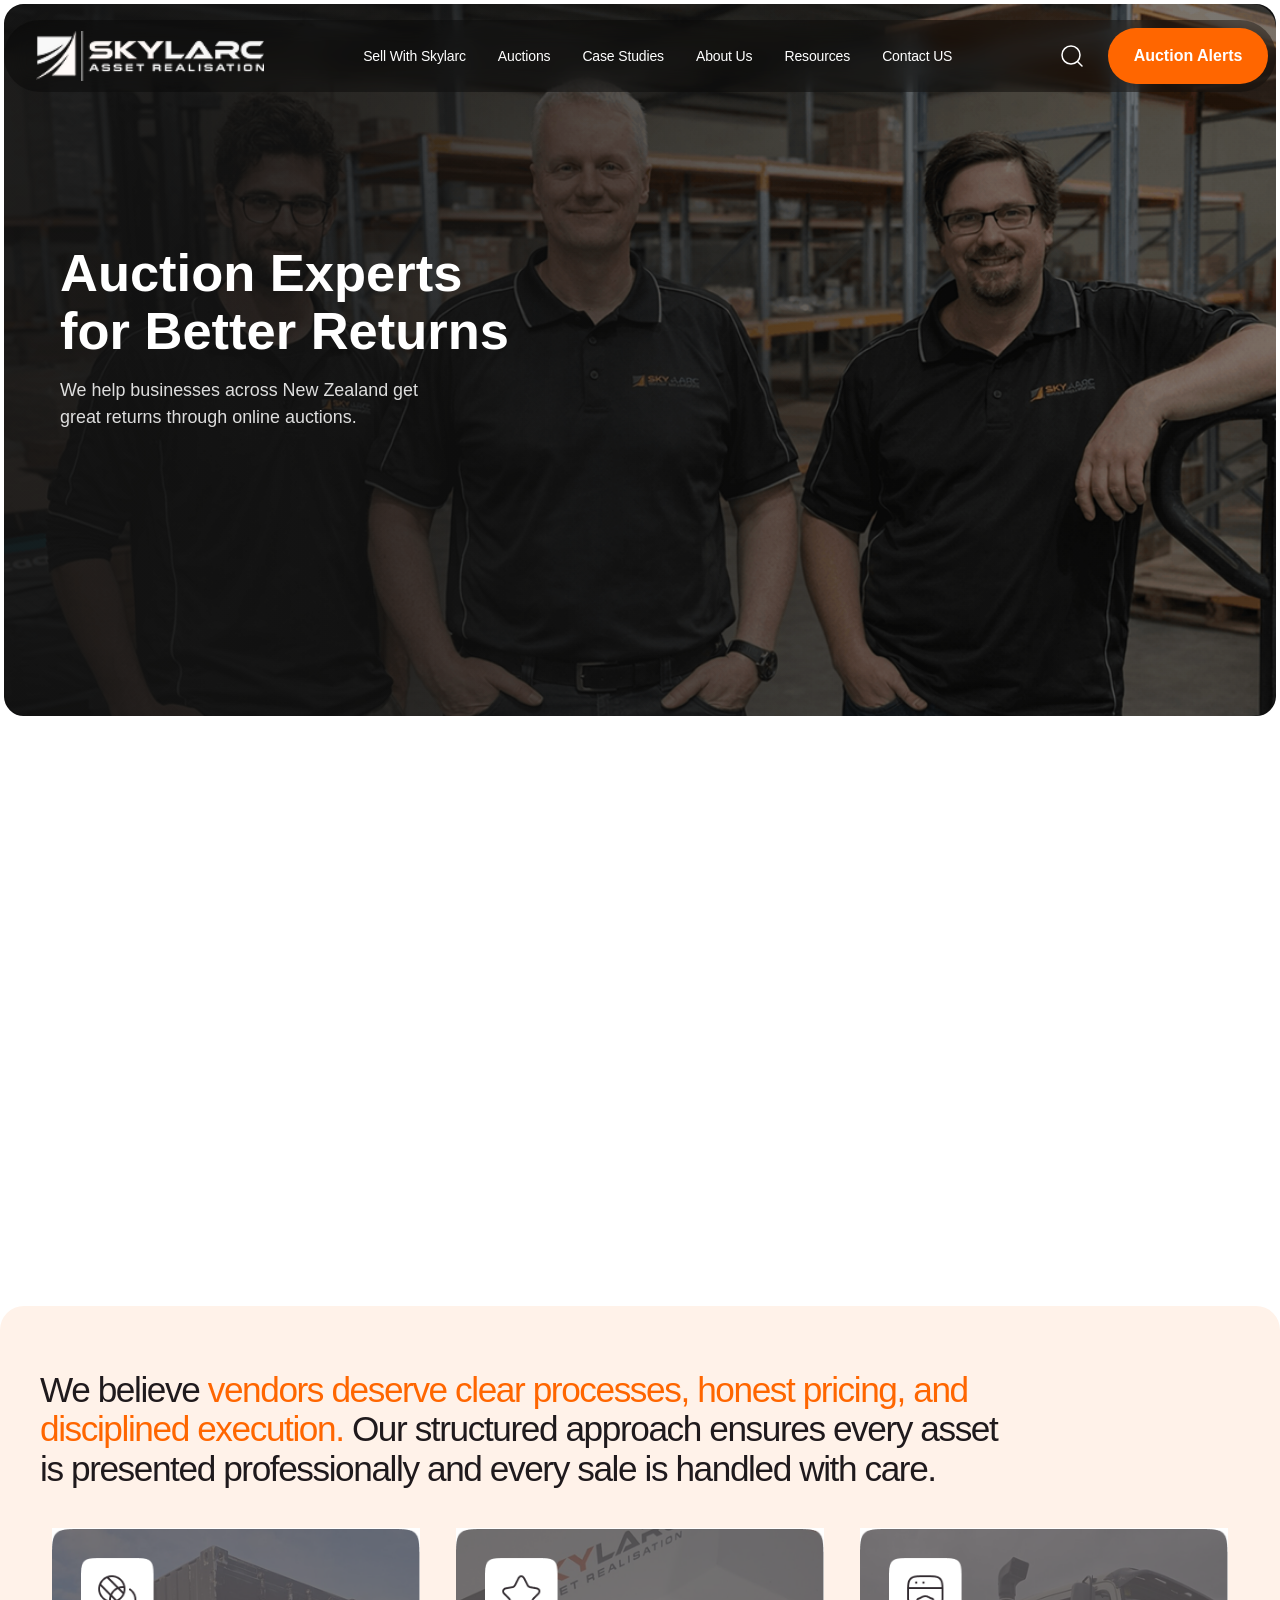
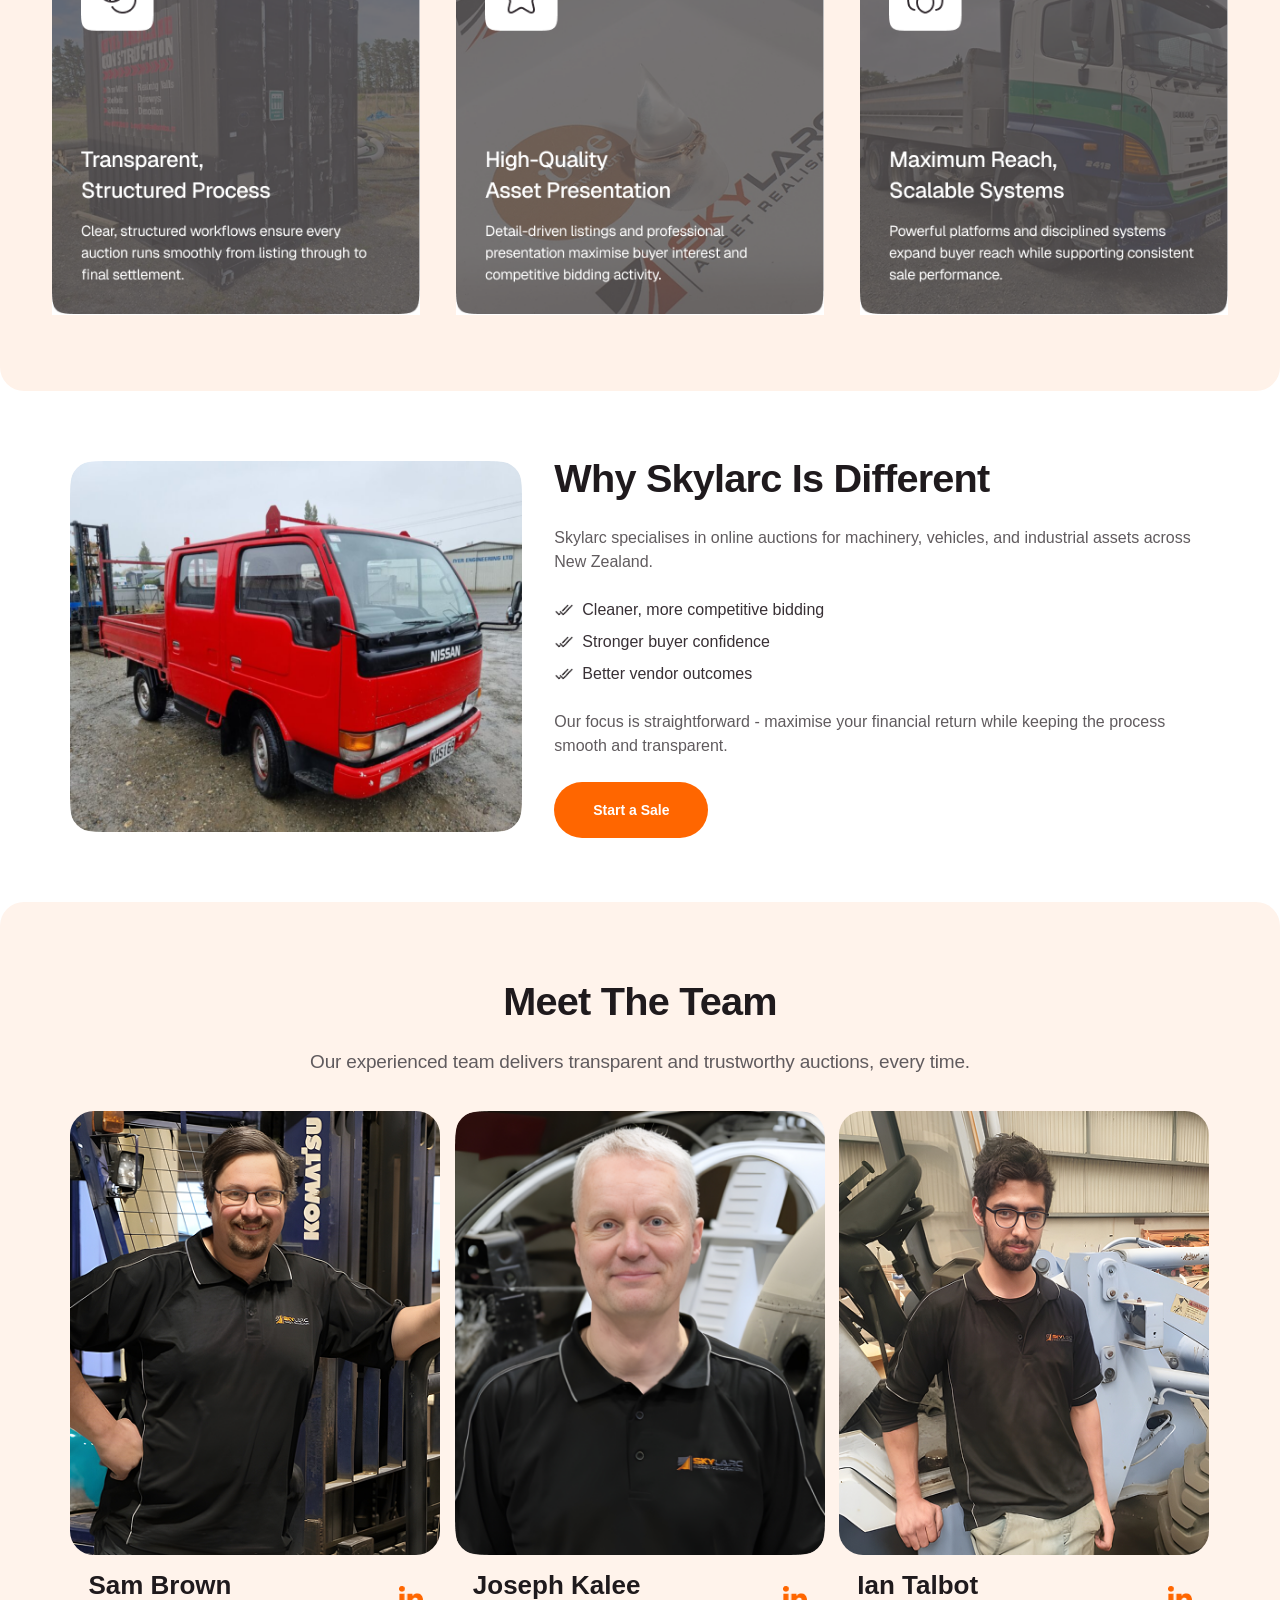
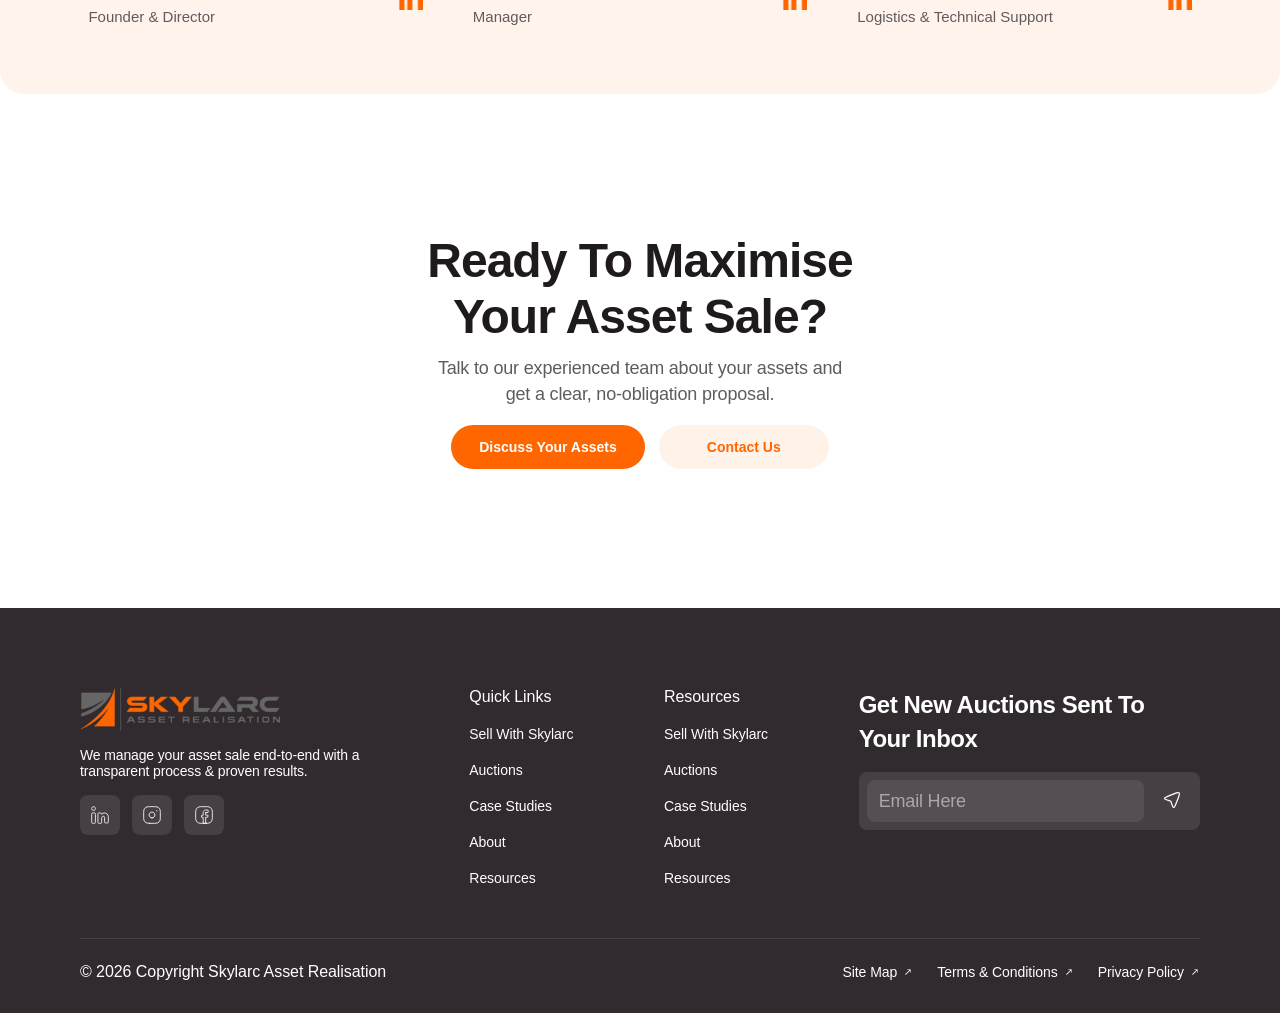
==== commit 44698fb0: "responsiveness" ====
--- a/about.html
+++ b/about.html
@@ -65,9 +65,9 @@
           <p>By leveraging Trade Me - New Zealand's largest online marketplace - and combining it<br>
              with structured auction processes, our team delivers:</p>
           <ul>
-            <li><img src="assets/file Icon.png" alt="" class="about-mission-feature__item-icon">High-Quality Listings</li>
-            <li><img src="assets/Tick Icon.png" alt="" class="about-mission-feature__item-icon">Broad Buyer Reach</li>
-            <li><img src="assets/export.png" alt="" class="about-mission-feature__item-icon">Consistently Strong Sale Results</li>
+            <li><img src="assets/document-text.svg" alt="" class="about-mission-feature__item-icon">High-Quality Listings</li>
+            <li><img src="assets/global-search.svg" alt="" class="about-mission-feature__item-icon">Broad Buyer Reach</li>
+            <li><img src="assets/Tick Icons.svg" alt="" class="about-mission-feature__item-icon">Consistently Strong Sale Results</li>
           </ul>
           <a href="sell.html" class="about-mission-feature__btn">Start a Sale</a>
         </div>
--- a/styles.css
+++ b/styles.css
@@ -36,6 +36,230 @@
 
   /* Shadows */
   --shadow-lg: 0 10px 15px rgba(0, 0, 0, 0.1);
+}
+
+/* ============================================
+   HOME PAGE UX ASSURANCE OVERRIDES (FIGMA)
+   ============================================ */
+.home-page {
+  --home-content-max: 1440px;
+  --home-side-padding: 80px;
+  --home-section-radius: 32px;
+}
+
+.home-page .home-main {
+  width: 100%;
+  max-width: none;
+  margin: 0;
+  border-radius: 0;
+  overflow: visible;
+}
+
+.home-page .hero {
+  width: 100%;
+  min-height: 100vh;
+  height: 100vh;
+  margin: 0;
+  border-radius: var(--home-section-radius) var(--home-section-radius) 0 0;
+  background-position: center center;
+  animation-duration: 1s;
+  animation-timing-function: ease-out;
+}
+
+.home-page .hero__overlay {
+  border-radius: inherit;
+}
+
+.home-page .hero__content {
+  width: 100%;
+  max-width: var(--home-content-max);
+  margin: 0 auto;
+  padding: clamp(140px, 16vh, 190px) var(--home-side-padding) clamp(72px, 11vh, 120px);
+  animation-delay: 1.08s;
+}
+
+.home-page .hero__subtitle-wrapper {
+  margin-bottom: 18px;
+}
+
+.home-page .hero__subtitle {
+  font-size: clamp(48px, 4.2vw, 60px);
+  line-height: 1.08;
+  letter-spacing: -0.03em;
+}
+
+.home-page .hero__description-wrapper {
+  margin-bottom: clamp(34px, 4vw, 52px);
+}
+
+.home-page .hero__description {
+  font-size: clamp(20px, 1.7vw, 24px) !important;
+  line-height: 1.42 !important;
+}
+
+.home-page .hero .navbar {
+  width: 100%;
+  padding: 0 var(--home-side-padding);
+}
+
+.home-page .hero .navbar__container {
+  max-width: 100%;
+}
+
+.home-page .section-1,
+.home-page .section-2,
+.home-page .section-3,
+.home-page .section-4-placeholder,
+.home-page .section-5-placeholder,
+.home-page .section-6-industries,
+.home-page .section-7-newsletter,
+.home-page .section-8-cta,
+.home-page .footer {
+  width: 100%;
+  max-width: none;
+  margin-left: 0;
+  margin-right: 0;
+  padding-left: var(--home-side-padding);
+  padding-right: var(--home-side-padding);
+}
+
+.home-page .btn {
+  transition: transform 220ms ease, box-shadow 220ms ease, background-color 220ms ease, color 220ms ease;
+}
+
+.home-page .btn:hover {
+  transform: translateY(-1px);
+}
+
+/* Global full-width page layout (all site pages) */
+body.home-page main,
+body.sell-page main,
+body.about-page main,
+body.auctions-page main,
+body.auction-single-page main,
+body.case-studies-page main,
+body.terms-page main,
+body.resources-page main {
+  width: 100%;
+  max-width: none;
+  margin-left: 0;
+  margin-right: 0;
+}
+
+body.home-page main > section,
+body.sell-page main > section,
+body.about-page main > section,
+body.auctions-page main > section,
+body.auction-single-page main > section,
+body.case-studies-page main > section,
+body.terms-page main > section,
+body.resources-page main > section {
+  width: 100%;
+  max-width: none;
+  margin-left: 0;
+  margin-right: 0;
+}
+
+@media (max-width: 1279px) {
+  .home-page {
+    --home-side-padding: 56px;
+    --home-section-radius: 24px;
+  }
+
+  .home-page .hero {
+    min-height: 860px;
+    height: min(100vh, 920px);
+  }
+
+  .home-page .hero__content {
+    padding-top: clamp(124px, 14vh, 164px);
+    padding-bottom: clamp(62px, 9vh, 90px);
+  }
+
+  .home-page .hero__subtitle {
+    font-size: clamp(42px, 4vw, 52px);
+    line-height: 1.1;
+  }
+
+  .home-page .hero__description {
+    font-size: clamp(18px, 1.45vw, 21px) !important;
+    line-height: 1.4 !important;
+  }
+}
+
+@media (min-width: 768px) and (max-width: 1024px) {
+  .home-page {
+    --home-side-padding: 40px;
+    --home-section-radius: 20px;
+  }
+
+  .home-page .hero {
+    min-height: 100vh;
+    height: 100vh;
+  }
+
+  .home-page .hero__content {
+    padding-top: clamp(120px, 15vh, 150px);
+    padding-bottom: clamp(54px, 8vh, 80px);
+  }
+
+  .home-page .hero__subtitle {
+    font-size: clamp(36px, 4.5vw, 44px);
+    line-height: 1.14;
+    letter-spacing: -0.02em;
+  }
+
+  .home-page .hero__description {
+    font-size: clamp(16px, 2vw, 18px) !important;
+    line-height: 1.45 !important;
+  }
+
+  .home-page .hero__cta {
+    gap: 18px;
+    margin-top: 6px;
+  }
+}
+
+@media (max-width: 767px) {
+  .home-page {
+    --home-side-padding: 20px;
+    --home-section-radius: 16px;
+  }
+
+  .home-page .hero {
+    min-height: 100vh;
+    height: 100vh;
+    border-radius: 0;
+  }
+
+  .home-page .hero__overlay {
+    border-radius: 0;
+  }
+
+  .home-page .hero .navbar {
+    padding-left: 0;
+    padding-right: 0;
+  }
+
+  .home-page .hero__content {
+    padding-top: clamp(110px, 14vh, 136px);
+    padding-bottom: clamp(44px, 8vh, 64px);
+  }
+
+  .home-page .hero__subtitle {
+    font-size: clamp(31px, 8vw, 38px);
+    line-height: 1.16;
+    letter-spacing: -0.015em;
+  }
+
+  .home-page .hero__description {
+    font-size: clamp(14px, 4vw, 16px) !important;
+    line-height: 1.42 !important;
+  }
+
+  .home-page .hero__cta {
+    gap: 12px;
+  }
 }
 
 /* Auction single web: tighter header width + lower text + clear image row order */
@@ -2165,6 +2389,31 @@
   min-width: 160px;
 }
 
+/* Unified button interaction effect (same feel as index banner CTA) */
+.btn,
+a[class*="btn"],
+button[class*="btn"],
+.section-3__tab,
+.section-3__view-all,
+.industry-card__link,
+.section-7__form button,
+.footer__newsletter-button {
+  transition: transform 220ms ease, box-shadow 220ms ease, background-color 220ms ease, color 220ms ease, border-color 220ms ease;
+}
+
+.btn:hover,
+a[class*="btn"]:hover,
+button[class*="btn"]:hover,
+.section-3__tab:hover,
+.section-3__view-all:hover,
+.industry-card__link:hover,
+.section-7__form button:hover,
+.footer__newsletter-button:hover {
+  transform: translateY(-1px);
+  box-shadow: 0 8px 16px rgba(17, 17, 17, 0.12);
+  text-decoration: none;
+}
+
 .btn--primary {
   background-color: var(--color-primary);
   color: var(--color-white);
@@ -2175,7 +2424,7 @@
 .btn--primary:hover {
   background-color: var(--color-primary);
   border-color: var(--color-primary);
-  text-decoration: underline;
+  text-decoration: none;
 }
 
 .btn--secondary {
@@ -2213,7 +2462,7 @@
 
 .btn--navbar-primary:hover {
   background-color: var(--color-primary);
-  text-decoration: underline;
+  text-decoration: none;
 }
 
 /* ============================================
@@ -2574,16 +2823,17 @@
    ============================================ */
 
 .section-4-placeholder {
-  width: min(1440px, 100%);
+  width: 100%;
+  max-width: none;
   height: 842px;
   opacity: 1;
   display: flex;
   flex-direction: column;
   gap: 10px;
-  margin: 0 auto;
+  margin: 0;
   background: #FFF3EB;
   border-radius: 0 0 32px 32px;
-  padding: 120px 40px 56px;
+  padding: 120px 40px 156px;
 }
 
 .section-4__header {
@@ -2592,7 +2842,8 @@
 }
 
 .section-4__title {
-  width: min(1440px, 100%);
+  width: 100%;
+  max-width: none;
   height: 52px;
   font-family: Geist, -apple-system, BlinkMacSystemFont, 'Segoe UI', sans-serif;
   font-size: 40px;
@@ -2606,7 +2857,8 @@
 }
 
 .section-4__subtitle {
-  width: min(1440px, 100%);
+  width: 100%;
+  max-width: none;
   height: 26px;
   font-family: Geist, -apple-system, BlinkMacSystemFont, 'Segoe UI', sans-serif;
   font-size: 18px;
@@ -2799,7 +3051,7 @@
   height: auto;
   min-height: 0;
   padding-top: 56px;
-  padding-bottom: 32px;
+  padding-bottom: 120px;
 }
 
 .process-scroll-track .process-heading {
@@ -2824,7 +3076,7 @@
 .process-scroll-track .step-card {
   flex: 0 0 calc((100cqi - 3 * var(--process-gap)) / 3.5);
   width: calc((100cqi - 3 * var(--process-gap)) / 3.5);
-  height: 160px;
+  height: 182px;
   border-radius: 12px;
   overflow: hidden;
   background: #ddd;
@@ -2840,7 +3092,7 @@
 .process-scroll-track .timeline-row {
   width: max-content;
   will-change: transform;
-  margin-top: 12px;
+  margin-top: 20px;
   display: flex;
   flex-direction: column;
   align-items: stretch;
@@ -2919,6 +3171,22 @@
   box-sizing: border-box;
 }
 
+.process-scroll-track .step-badge--text {
+  margin-bottom: 8px;
+}
+
+@media (min-width: 768px) {
+  .process-scroll-track .badges-row {
+    display: none;
+  }
+
+  .process-scroll-track .step-text-block .step-badge--text {
+    position: relative;
+    top: -28px;
+    margin-bottom: -16px;
+  }
+}
+
 .process-scroll-track .step-text-block h3 {
   margin: 0;
   font-family: Geist, -apple-system, BlinkMacSystemFont, 'Segoe UI', sans-serif;
@@ -3253,10 +3521,14 @@
   content: "";
   position: absolute;
   inset: 0;
-  background: url("assets/Review Background.png") center/cover no-repeat;
-  opacity: 0.55;
+  background: rgba(24, 21, 28, 0.62);
+  opacity: 1;
   pointer-events: none;
   z-index: 0;
+}
+
+.section-5__reviews::after {
+  content: none;
 }
 
 .section-5__reviews > * {
@@ -3298,10 +3570,12 @@
   justify-content: center;
   align-self: stretch;
   box-sizing: border-box;
+  position: relative;
+  padding-right: 56px;
 }
 
 .section-5__carousel-btn {
-  display: none;
+  display: flex;
   align-items: center;
   justify-content: center;
   width: 40px;
@@ -3315,6 +3589,24 @@
   flex-shrink: 0;
   -webkit-tap-highlight-color: transparent;
   z-index: 3;
+  position: absolute;
+  right: 0;
+}
+
+.section-5__carousel-btn--prev {
+  top: 4px;
+}
+
+.section-5__carousel-btn--next {
+  bottom: 4px;
+}
+
+.section-5__carousel-btn--prev img {
+  transform: rotate(-90deg);
+}
+
+.section-5__carousel-btn--next img {
+  transform: rotate(270deg);
 }
 
 .section-5__carousel-btn:hover {
@@ -3671,7 +3963,7 @@
   max-width: 500px;
   height: 380px;
   border-radius: 16px;
-  border: 1px dashed rgba(96, 91, 94, 0.35);
+  border: none;
   background: rgba(255, 255, 255, 0.65);
   display: flex;
   align-items: center;
@@ -3999,22 +4291,24 @@
 }
 
 .about-main {
-  width: min(1440px, 100%);
+  width: 100%;
+  max-width: none;
   height: auto;
-  border-radius: 32px;
+  border-radius: 0;
   opacity: 1;
-  margin: 0 auto;
+  margin: 0;
   padding: 0;
-  overflow: hidden;
+  overflow: visible;
   background: #ffffff;
 }
 
 .about-hero {
   position: relative;
-  width: calc(100% - 8px);
-  height: 580px;
+  width: 100%;
+  height: clamp(600px, 80vh, 760px);
   border-radius: 24px;
-  margin: 10px auto;
+  border: 4px solid #ffffff;
+  margin: 0;
   opacity: 1;
   display: flex;
   flex-direction: column;
@@ -4028,17 +4322,16 @@
   position: absolute;
   inset: 0;
   border-radius: 24px;
-  background: url("assets/about-banner.png") center/cover no-repeat;
+  background: url("assets/about-banner.png") center 18% / cover no-repeat;
   z-index: 0;
-  animation: aboutHeroImageEntry 2.1s ease-out 0.35s forwards,
-             aboutHeroImageAdjust 1s ease-in-out 3.9s forwards;
+  animation: aboutHeroImageEntry 1.15s ease-out forwards;
 }
 
 .about-hero__overlay {
   position: absolute;
   inset: 0;
   border-radius: 24px;
-  background: linear-gradient(90deg, rgba(30, 30, 30, 0.9) 16%, rgba(30, 30, 30, 0.55) 48%, rgba(30, 30, 30, 0.08) 85%);
+  background: linear-gradient(90deg, rgba(20, 20, 20, 0.82) 15%, rgba(20, 20, 20, 0.42) 46%, rgba(20, 20, 20, 0.04) 86%);
   z-index: 1;
 }
 
@@ -4046,14 +4339,13 @@
   position: relative;
   z-index: 2;
   max-width: 760px;
-  padding: 160px 56px 70px;
-  top: 80px;
+  padding: clamp(180px, 30vh, 240px) 56px 70px;
 }
 
 .about-hero__content h1 {
   margin: 0;
   font-family: Geist, -apple-system, BlinkMacSystemFont, 'Segoe UI', sans-serif;
-  font-size: 56px;
+  font-size: clamp(50px, 4.1vw, 56px);
   font-weight: 600;
   line-height: 1.1;
   color: #ffffff;
@@ -4062,51 +4354,42 @@
 .about-hero__content p {
   margin: 18px 0 0;
   font-family: Geist, -apple-system, BlinkMacSystemFont, 'Segoe UI', sans-serif;
-  font-size: 20px;
-  line-height: 30px;
+  font-size: clamp(17px, 1.4vw, 18px);
+  line-height: 1.5;
   color: rgba(255, 255, 255, 0.86);
 }
 
 .about-hero__line {
   display: block;
   opacity: 0;
-  transform: translateY(28px);
-  animation: aboutHeroTextRise 0.95s ease-out forwards;
+  transform: translateY(30px);
+  animation: aboutHeroTextRise 0.7s ease-out forwards;
 }
 
 .about-hero__line--1 {
-  animation-delay: 2.8s;
+  animation-delay: 1.25s;
 }
 
 .about-hero__line--2 {
-  animation-delay: 3.06s;
+  animation-delay: 1.48s;
 }
 
 .about-hero__line--3 {
-  animation-delay: 3.32s;
+  animation-delay: 1.72s;
 }
 
 .about-hero__line--4 {
-  animation-delay: 3.58s;
+  animation-delay: 1.96s;
 }
 
 @keyframes aboutHeroImageEntry {
-  0% {
+  from {
     opacity: 0;
-    transform: translateY(-72px) scale(0.9);
-  }
-  100% {
+    transform: scale(1.08);
+  }
+  to {
     opacity: 1;
-    transform: translateY(0) scale(0.94);
-  }
-}
-
-@keyframes aboutHeroImageAdjust {
-  from {
-    transform: translateY(0) scale(0.94);
-  }
-  to {
-    transform: translateY(4px) scale(1.01);
+    transform: scale(1);
   }
 }
 
@@ -4459,15 +4742,15 @@
 }
 
 .about-different-section {
-  width: 1440px;
-  max-width: 100%;
+  width: 100%;
+  max-width: none;
   height: auto;
   opacity: 1;
   gap: 10px;
-  margin: 24px auto 0;
+  margin: 0;
   border-radius: 24px;
   background: #ffffff;
-  padding: clamp(28px, 4vw, 54px) clamp(20px, 3vw, 44px);
+  padding: clamp(56px, 5vw, 72px) clamp(40px, 5.5vw, 80px);
   display: grid;
   grid-template-columns: minmax(0, 1fr) minmax(0, 1.45fr);
   column-gap: clamp(18px, 2.5vw, 40px);
@@ -4619,18 +4902,19 @@
 }
 
 .about-block--team {
-  width: 1440px;
-  max-width: 100%;
+  width: 100%;
+  max-width: none;
   height: auto;
   opacity: 1;
   gap: 10px;
-  margin: 24px auto 0;
+  margin: 0;
   background: #fff3eb;
+  border-radius: 24px;
   display: flex;
   flex-direction: column;
   align-items: center;
   box-sizing: border-box;
-  padding: clamp(28px, 4vw, 40px) clamp(16px, 3vw, 40px);
+  padding: clamp(56px, 5vw, 72px) clamp(40px, 5.5vw, 80px);
 }
 
 .about-block--team .about-section-title {
@@ -4650,12 +4934,12 @@
 .about-block--team .about-team-subtitle {
   display: block;
   width: min(100%, 720px);
-  margin: 8px auto 0;
+  margin: 12px auto 0;
   padding-inline: clamp(8px, 2vw, 16px);
   box-sizing: border-box;
   font-family: Geist, -apple-system, BlinkMacSystemFont, 'Segoe UI', sans-serif;
   font-weight: 400;
-  font-size: clamp(15px, 1.5vw, 18px);
+  font-size: clamp(16px, 1.55vw, 19px);
   line-height: 1.45;
   letter-spacing: -0.01em;
   text-align: center;
@@ -4665,7 +4949,7 @@
 }
 
 .about-team-grid {
-  margin-top: 20px;
+  margin-top: 26px;
   display: grid;
   grid-template-columns: repeat(3, minmax(0, 1fr));
   gap: clamp(10px, 1.5vw, 14px);
@@ -4695,10 +4979,12 @@
   display: block;
   overflow: hidden;
   transition: transform 0.45s ease;
+  transform-origin: center center;
+  will-change: transform;
 }
 
 .about-team-card:hover .about-team-card__image {
-  transform: scale(1.06);
+  transform: scale(1.04);
 }
 
 .about-team-card__meta {
@@ -4720,15 +5006,15 @@
 
 .about-team-card__meta h3 {
   margin: 0;
-  font-size: 24px;
-  line-height: 32px;
+  font-size: 26px;
+  line-height: 34px;
   color: #1f1a1d;
 }
 
 .about-team-card__meta p {
   margin: 4px 0 0;
-  font-size: 14px;
-  line-height: 20px;
+  font-size: 15px;
+  line-height: 22px;
   color: #605b5e;
   overflow-wrap: break-word;
 }
@@ -4774,18 +5060,20 @@
 }
 
 .sell-main {
-  width: min(1440px, 100%);
-  margin: 0 auto;
-  border-radius: 32px;
-  overflow: hidden;
+  width: 100%;
+  max-width: none;
+  margin: 0;
+  border-radius: 0;
+  overflow: visible;
 }
 
 .sell-hero {
   position: relative;
-  width: calc(100% - 8px);
-  height: 580px;
+  width: 100%;
+  height: clamp(560px, 76vh, 720px);
   border-radius: 24px;
-  margin: 10px auto;
+  border: 4px solid #ffffff;
+  margin: 0;
   overflow: hidden;
   background: #111;
 }
@@ -4811,18 +5099,19 @@
   position: relative;
   z-index: 2;
   max-width: 760px;
-  padding: 220px 56px 70px;
+  padding: clamp(180px, 30vh, 240px) 56px 70px;
 }
 
 .sell-hero__content h1 {
   margin: 0;
   font-family: Geist, -apple-system, BlinkMacSystemFont, 'Segoe UI', sans-serif;
-  width: 1264px;
-  height: 132px;
+  width: 100%;
+  max-width: 760px;
+  height: auto;
   opacity: 1;
-  font-size: 60px;
+  font-size: clamp(50px, 4.1vw, 56px);
   font-weight: 600;
-  line-height: 66px;
+  line-height: 1.1;
   letter-spacing: -0.03em;
   color: #ffffff;
 }
@@ -4830,8 +5119,8 @@
 .sell-hero__content p {
   margin: 18px 0 0;
   font-family: Geist, -apple-system, BlinkMacSystemFont, 'Segoe UI', sans-serif;
-  font-size: 20px;
-  line-height: 30px;
+  font-size: clamp(17px, 1.4vw, 18px);
+  line-height: 1.5;
   color: rgba(255, 255, 255, 0.86);
 }
 
@@ -4904,12 +5193,12 @@
 }
 
 .sell-trusted-section {
-  width: 1440px;
-  max-width: 100%;
+  width: 100%;
+  max-width: none;
   min-height: 838px;
   background: #ffffff;
   border-radius: 24px;
-  margin: 0 auto;
+  margin: 0;
   padding: 56px 44px;
   display: grid;
   grid-template-columns: 1fr 1.35fr;
@@ -5035,6 +5324,12 @@
   transition: transform 0.82s ease, opacity 0.82s ease;
 }
 
+.sell-trusted-section.sell-trusted--animate-ready {
+  opacity: 0;
+  transform: translateY(34px);
+  transition: transform 0.7s ease, opacity 0.7s ease;
+}
+
 .sell-trusted-section.sell-trusted--animate-ready .sell-trusted__content h2,
 .sell-trusted-section.sell-trusted--animate-ready .sell-trusted__content p,
 .sell-trusted-section.sell-trusted--animate-ready .sell-trusted__content .sell-trusted__list {
@@ -5057,6 +5352,11 @@
   opacity: 1;
 }
 
+.sell-trusted-section.sell-trusted--animate-ready.sell-trusted--in-view {
+  opacity: 1;
+  transform: translateY(0);
+}
+
 .sell-trusted-section.sell-trusted--animate-ready.sell-trusted--in-view .sell-trusted__img-main {
   transform: translateY(0);
 }
@@ -5082,20 +5382,22 @@
 }
 
 .sell-results-section {
-  width: 1440px;
-  max-width: 100%;
+  width: 100%;
+  max-width: none;
   height: 672px;
-  margin: 0 auto;
-  padding: 0;
+  margin: 0;
+  padding: 0 0 40px;
   background: #ffffff;
   display: flex;
   gap: 10px;
+  border-bottom-left-radius: 24px;
+  border-bottom-right-radius: 24px;
 }
 
 .sell-results__panel {
   width: 100%;
   height: 100%;
-  margin: 0 auto;
+  margin: 0;
   border-radius: 24px;
   background: #1f1a20;
   padding: 72px 84px;
@@ -5166,6 +5468,12 @@
   transition: transform 0.8s ease, opacity 0.8s ease;
 }
 
+.sell-results-section.sell-results--animate-ready {
+  opacity: 0;
+  transform: translateY(34px);
+  transition: transform 0.7s ease, opacity 0.7s ease;
+}
+
 .sell-results-section.sell-results--animate-ready .sell-results__description {
   opacity: 0;
   transform: translateX(66px);
@@ -5189,6 +5497,11 @@
 .sell-results-section.sell-results--animate-ready.sell-results--in-view .sell-results__stat-item h3,
 .sell-results-section.sell-results--animate-ready.sell-results--in-view .sell-results__stat-item p {
   opacity: 1;
+}
+
+.sell-results-section.sell-results--animate-ready.sell-results--in-view {
+  opacity: 1;
+  transform: translateY(0);
 }
 
 .sell-results-section.sell-results--animate-ready.sell-results--in-view .sell-results__title-wrap {
@@ -5235,11 +5548,12 @@
 }
 
 .sell-faq-section {
-  width: 1440px;
-  max-width: 100%;
+  width: 100%;
+  max-width: none;
   background: #ffffff;
-  margin: 0 auto;
-  padding: 72px 44px 80px;
+  margin: 0;
+  padding: 72px 80px 80px;
+  border-radius: 24px;
 }
 
 .sell-faq__container {
@@ -5283,16 +5597,16 @@
 
 .sell-faq__list details {
   width: 100%;
-  min-height: 74px;
+  min-height: 0;
   border-radius: 16px;
   border: 1px solid #eceff3;
   background: #f6f7f9;
   overflow: hidden;
-  transition: background-color 0.2s ease, border-color 0.2s ease, box-shadow 0.2s ease;
+  transition: background-color 0.3s ease, border-color 0.3s ease;
 }
 
 .sell-faq__list details:not([open]) {
-  height: 74px;
+  height: auto;
 }
 
 .sell-faq__list details:hover {
@@ -5303,7 +5617,7 @@
 .sell-faq__list details[open] {
   border-color: #dfe5ed;
   background: #ffffff;
-  box-shadow: 0 8px 22px rgba(24, 39, 75, 0.08);
+  box-shadow: none;
 }
 
 .sell-faq__list summary {
@@ -5332,10 +5646,11 @@
 }
 
 .sell-faq__lead-question {
-  width: 952px;
-  max-width: 100%;
-  height: 52px;
-  display: block;
+  width: auto;
+  max-width: none;
+  min-height: 24px;
+  display: inline-flex;
+  align-items: center;
   font-family: Geist, -apple-system, BlinkMacSystemFont, "Segoe UI", sans-serif;
   font-weight: 400;
   font-size: 18px;
@@ -5359,18 +5674,16 @@
   width: 24px;
   height: 24px;
   display: block;
+  transition: transform 1.15s cubic-bezier(0.22, 0.61, 0.36, 1);
 }
 
 .sell-faq__arrow .arrow-up {
-  display: none;
+  display: none !important;
 }
 
 .sell-faq__list details[open] .sell-faq__arrow .arrow-down {
-  display: none;
-}
-
-.sell-faq__list details[open] .sell-faq__arrow .arrow-up {
   display: block;
+  transform: rotate(180deg);
 }
 
 .sell-faq__list p {
@@ -5385,24 +5698,24 @@
   max-height: 0;
   opacity: 0;
   overflow: hidden;
-  transform: translateY(-6px);
-  transition: max-height 1.05s ease, opacity 0.8s ease, transform 0.8s ease, padding-bottom 0.8s ease;
+  transform: translateY(-4px);
+  transition: max-height 1.15s cubic-bezier(0.22, 0.61, 0.36, 1), opacity 0.95s ease, transform 0.95s ease, padding-bottom 1.15s cubic-bezier(0.22, 0.61, 0.36, 1);
 }
 
 .sell-faq__list details[open] p {
-  max-height: 220px;
+  max-height: 320px;
   opacity: 1;
   transform: translateY(0);
   padding-bottom: 24px;
-  transition-delay: 0s, 0.14s, 0.14s, 0s;
+  transition-delay: 0s;
 }
 
 .sell-faq-section.sell-faq--animate-ready .sell-faq__title,
 .sell-faq-section.sell-faq--animate-ready .sell-faq__subtitle,
 .sell-faq-section.sell-faq--animate-ready .sell-faq__list details {
   opacity: 0;
-  transform: translateY(34px);
-  transition: transforms 1.9s ease, opacity 0.7s ease;
+  transform: translateY(16px);
+  transition: transform 0.55s ease-out, opacity 0.55s ease-out;
 }
 
 .sell-faq-section.sell-faq--animate-ready.sell-faq--in-view .sell-faq__title,
@@ -5435,14 +5748,13 @@
 }
 
 .sell-pricing-section {
-  width: 1440px;
-  max-width: 100%;
-  height: 646px;
-  margin: 0 auto;
-  padding: 144px 80px;
+  width: 100%;
+  max-width: none;
+  height: auto;
+  margin: 0;
+  padding: 88px 80px;
   gap: 80px;
-  border-bottom-right-radius: 48px;
-  border-bottom-left-radius: 48px;
+  border-radius: 24px;
   background: #fff3eb;
   display: flex;
   align-items: center;
@@ -5450,6 +5762,8 @@
 
 .sell-pricing__content {
   width: 100%;
+  max-width: 1280px;
+  margin: 0 auto;
   display: grid;
   grid-template-columns: 1fr 1fr;
   gap: 80px;
@@ -5472,8 +5786,8 @@
 
 .sell-pricing__text {
   margin: 12px 0 0;
-  font-size: 14px;
-  line-height: 1.5;
+  font-size: 16px;
+  line-height: 1.55;
   color: #5b555a;
 }
 
@@ -5488,8 +5802,8 @@
 .sell-pricing__list li {
   position: relative;
   padding-left: 20px;
-  font-size: 13px;
-  line-height: 1.4;
+  font-size: 15px;
+  line-height: 1.5;
   color: #373136;
 }
 
@@ -5557,7 +5871,7 @@
 @media (max-width: 1024px) {
   .sell-pricing-section {
     height: auto;
-    padding: 72px 24px;
+    padding: 72px 40px;
   }
 
   .sell-pricing__content {
@@ -7057,15 +7371,14 @@
   overflow: hidden;
   background: url("./assets/2149947478 1.png") center/cover no-repeat;
   background-color: #1a1a2e;
-  animation: contactHeroImageEntry 2.1s ease-out 0.25s forwards,
-             contactHeroImageAdjust 1s ease-in-out 4.45s forwards;
+  animation: contactHeroImageEntry 1.15s ease-out forwards;
 }
 
 .contact-page .contact-hero-bg::after {
   content: "";
   position: absolute;
   inset: 0;
-  background: linear-gradient(90deg, rgba(30, 30, 30, 0.9) 16%, rgba(30, 30, 30, 0.55) 48%, rgba(30, 30, 30, 0.08) 85%);
+  background: linear-gradient(90deg, rgba(20, 20, 20, 0.68) 16%, rgba(20, 20, 20, 0.3) 48%, rgba(20, 20, 20, 0.04) 85%);
 }
 
 .contact-page .contact-hero-inner {
@@ -7121,7 +7434,7 @@
   align-self: flex-end;
   position: relative;
   top: 320px;
-  box-shadow: 0 8px 40px rgba(0, 0, 0, 0.25);
+  box-shadow: 0 14px 24px rgba(0, 0, 0, 0.1);
 }
 
 .contact-page .contact-form-card h3,
@@ -7217,22 +7530,13 @@
 }
 
 @keyframes contactHeroImageEntry {
-  0% {
+  from {
     opacity: 0;
-    transform: translateX(-68px) scale(1.14);
-  }
-  100% {
+    transform: scale(1.08);
+  }
+  to {
     opacity: 1;
-    transform: translateX(24px) scale(0.94);
-  }
-}
-
-@keyframes contactHeroImageAdjust {
-  from {
-    transform: translateX(24px) scale(0.94);
-  }
-  to {
-    transform: translateX(0) scale(1);
+    transform: scale(1);
   }
 }
 
@@ -7259,10 +7563,16 @@
 }
 
 .contact-page .contact-details-section {
-  padding: 140px 80px 88px;
+  padding: 48px 80px 88px;
   display: flex;
   flex-direction: column;
   gap: 48px;
+  width: 100%;
+  max-width: none;
+  margin: 0;
+  border-radius: 24px;
+  overflow: hidden;
+  background: #ffffff;
 }
 
 .contact-page .contact-details-section.contact-details--animate-ready {
@@ -7302,11 +7612,22 @@
 }
 
 .contact-page .detail-icon-image {
-  width: 16px;
-  height: 16px;
+  width: 14px;
+  height: 14px;
   object-fit: contain;
-  display: block;
-  margin-bottom: 2px;
+  display: inline-block;
+  vertical-align: middle;
+  margin-bottom: 0;
+}
+
+.contact-page span.detail-icon-image {
+  font-size: 14px;
+  line-height: 14px;
+  width: 14px;
+  height: 14px;
+  display: inline-flex;
+  align-items: center;
+  justify-content: center;
 }
 
 .contact-page .detail-main {
@@ -7352,10 +7673,11 @@
   display: flex;
   align-items: center;
   gap: 48px;
-  width: min(1440px, 100%);
+  width: 100%;
+  max-width: none;
   min-height: 708px;
   border-radius: 24px;
-  margin: 0 auto;
+  margin: 0;
 }
 
 .contact-page .pickup-image {
@@ -7772,18 +8094,19 @@
 }
 
 main.resources-page {
-  width: min(1440px, 100vw);
-  margin: 0 auto;
+  width: 100%;
+  max-width: none;
+  margin: 0;
   background: #ffffff;
 }
 
 .resources-page .rs-hero {
   position: relative;
   width: calc(100% - 20px);
-  max-width: 1424px;
+  max-width: none;
   height: 640px;
   border-radius: 24px;
-  margin: 10px auto;
+  margin: 10px;
   overflow: hidden;
   background: url("assets/resource-page.png") center/cover no-repeat;
 }
@@ -7858,6 +8181,12 @@
 
 .resources-page .rs-faq-shell {
   padding: 42px 64px;
+  width: 100%;
+  max-width: none;
+  margin: 0;
+  border-radius: 24px;
+  overflow: hidden;
+  background: #ffffff;
 }
 
 .resources-page .rs-faq-shell.rs-faq--animate-ready .tab-vendor {
@@ -8171,7 +8500,8 @@
 }
 
 .resources-page .rs-lower-shell {
-  width: min(1440px, 100%);
+  width: 100%;
+  max-width: none;
   min-height: 1271px;
   padding: 144px 80px;
   display: flex;
@@ -8180,22 +8510,24 @@
   background: var(--rs-soft);
   border-left: 1px solid #d8dae5;
   border-right: 1px solid #d8dae5;
-  border-bottom-left-radius: 48px;
-  border-bottom-right-radius: 48px;
-  margin: 0 auto;
+  border-radius: 24px;
+  margin: 0;
+  overflow: hidden;
 }
 
 .resources-page .rs-bottom-layout {
-  width: min(1440px, 100%);
+  width: 100%;
+  max-width: none;
   height: 514px;
   display: flex;
   gap: 10px;
-  margin: 0 auto;
+  margin: 0;
   align-items: center;
   justify-content: center;
   position: relative;
   overflow: hidden;
   background: #ffffff;
+  border-radius: 24px;
 }
 
 .resources-page .rs-cta-content {
@@ -11570,16 +11902,18 @@
 }
 
 .case-studies-main {
-  width: min(1440px, 100%);
-  margin: 0 auto;
+  width: 100%;
+  max-width: none;
+  margin: 0;
 }
 
 .case-hero {
   position: relative;
-  width: calc(100% - 8px);
-  height: 580px;
-  margin: 10px auto 0;
+  width: 100%;
+  height: clamp(560px, 76vh, 720px);
+  margin: 0;
   border-radius: 24px;
+  border: 4px solid #ffffff;
   overflow: hidden;
   background: #111;
 }
@@ -11590,8 +11924,7 @@
   inset: 0;
   background: url("assets/case-study-banner.png") center/cover no-repeat;
   z-index: 0;
-  animation: caseHeroImageEntry 2.2s ease-out 0.3s forwards,
-             caseHeroImageAdjust 1s ease-in-out 3.8s forwards;
+  animation: caseHeroImageEntry 1.15s ease-out forwards;
 }
 
 .case-hero__overlay {
@@ -11605,65 +11938,56 @@
   position: relative;
   z-index: 2;
   max-width: 760px;
-  padding: 220px 56px 70px;
+  padding: clamp(180px, 30vh, 240px) 56px 70px;
 }
 
 .case-hero__content h1 {
   margin: 0;
   color: #ffffff;
-  font-size: 60px;
+  font-size: clamp(50px, 4.1vw, 56px);
   font-weight: 600;
-  line-height: 66px;
+  line-height: 1.1;
   letter-spacing: -0.03em;
 }
 
 .case-hero__content p {
   margin: 16px 0 0;
   color: rgba(255, 255, 255, 0.88);
-  font-size: 20px;
-  line-height: 30px;
+  font-size: clamp(17px, 1.4vw, 18px);
+  line-height: 1.5;
 }
 
 .case-hero__line {
   display: block;
   opacity: 0;
-  transform: translateY(28px);
-  animation: caseHeroTextRise 0.9s ease-out forwards;
+  transform: translateY(30px);
+  animation: caseHeroTextRise 0.7s ease-out forwards;
 }
 
 .case-hero__line--1 {
-  animation-delay: 2.75s;
+  animation-delay: 1.25s;
 }
 
 .case-hero__line--2 {
-  animation-delay: 2.98s;
+  animation-delay: 1.48s;
 }
 
 .case-hero__line--3 {
-  animation-delay: 3.22s;
+  animation-delay: 1.72s;
 }
 
 .case-hero__line--4 {
-  animation-delay: 3.46s;
+  animation-delay: 1.96s;
 }
 
 @keyframes caseHeroImageEntry {
-  0% {
+  from {
     opacity: 0;
-    transform: translate(-70px, 54px) scale(1.18);
-  }
-  100% {
+    transform: scale(1.08);
+  }
+  to {
     opacity: 1;
-    transform: translate(14px, -10px) scale(0.94);
-  }
-}
-
-@keyframes caseHeroImageAdjust {
-  from {
-    transform: translate(14px, -10px) scale(0.94);
-  }
-  to {
-    transform: translate(0, 0) scale(1);
+    transform: scale(1);
   }
 }
 
@@ -11679,11 +12003,11 @@
 }
 
 .case-filter-section {
-  width: min(1440px, 100%);
-  margin: 0 auto;
-  padding: 24px 24px 32px;
-  border-bottom-left-radius: 24px;
-  border-bottom-right-radius: 24px;
+  width: 100%;
+  max-width: none;
+  margin: 0;
+  padding: 32px 80px 40px;
+  border-radius: 24px;
   background: #ffffff;
 }
 
@@ -11777,6 +12101,54 @@
   background: transparent;
 }
 
+.case-filter-section .industry-card__media {
+  position: relative;
+}
+
+.case-filter-section .industry-card__media > .industry-card__tag {
+  position: absolute;
+  left: 12px;
+  bottom: 12px;
+  z-index: 2;
+  display: inline-flex;
+  align-items: center;
+  justify-content: center;
+  min-height: 26px;
+  padding: 5px 10px;
+  border-radius: 999px;
+  border: 1px solid rgba(96, 91, 94, 0.18);
+  background: #ffffff;
+  font-family: Geist, -apple-system, BlinkMacSystemFont, 'Segoe UI', sans-serif;
+  font-size: 11px;
+  font-weight: 500;
+  line-height: 16px;
+  letter-spacing: -0.01em;
+  color: #605b5e;
+}
+
+.case-filter-section .auctions-pagination {
+  margin-top: 24px;
+  gap: 12px;
+}
+
+.case-filter-section .auctions-pagination__page {
+  min-width: 36px;
+  height: 36px;
+  border-radius: 10px;
+  font-size: 14px;
+  line-height: 22px;
+}
+
+.case-filter-section .auctions-pagination__nav {
+  width: 34px;
+  height: 34px;
+}
+
+.case-filter-section .auctions-pagination__nav-icon {
+  width: 16px;
+  height: 16px;
+}
+
 .case-filter-section .industry-card__media img {
   height: 250px;
 }
@@ -11908,25 +12280,28 @@
 
 @media (min-width: 768px) and (max-width: 1024px) {
   .case-hero {
-    height: 500px;
+    width: 100%;
+    height: clamp(460px, 70vh, 560px);
+    margin: 0;
+    border-radius: 18px;
   }
 
   .case-hero__content {
-    padding: 200px 24px 48px;
+    padding: clamp(148px, 24vh, 192px) 32px 36px;
   }
 
   .case-hero__content h1 {
-    font-size: 46px;
-    line-height: 52px;
+    font-size: clamp(38px, 4.3vw, 42px);
+    line-height: 1.12;
   }
 
   .case-hero__content p {
-    font-size: 17px;
-    line-height: 26px;
+    font-size: 15px;
+    line-height: 23px;
   }
 
   .case-filter-section {
-    padding: 20px 16px 24px;
+    padding: 24px 40px 32px;
   }
 
   .case-filter__controls {
@@ -11992,9 +12367,8 @@
   }
 
   .case-filter-section {
-    padding: 16px 10px 20px;
-    border-bottom-left-radius: 16px;
-    border-bottom-right-radius: 16px;
+    padding: 20px 20px 24px;
+    border-radius: 16px;
   }
 
   .case-filter__controls {
@@ -13369,13 +13743,13 @@
 /* Sell page final responsive consistency */
 @media (min-width: 768px) and (max-width: 1024px) {
   .sell-main {
-    border-radius: 24px;
+    border-radius: 0;
   }
 
   .sell-hero {
-    width: calc(100% - 12px);
-    height: 500px;
-    margin: 8px auto;
+    width: 100%;
+    height: clamp(460px, 70vh, 560px);
+    margin: 0;
     border-radius: 18px;
   }
 
@@ -13385,19 +13759,19 @@
 
   .sell-hero__content {
     max-width: 100%;
-    padding: 170px 28px 36px;
+    padding: clamp(148px, 24vh, 192px) 32px 36px;
   }
 
   .sell-hero__content h1 {
     width: 100%;
     height: auto;
-    font-size: 46px;
-    line-height: 52px;
+    font-size: clamp(38px, 4.3vw, 42px);
+    line-height: 1.12;
   }
 
   .sell-hero__content p {
-    font-size: 17px;
-    line-height: 25px;
+    font-size: 15px;
+    line-height: 23px;
   }
 
   .sell-trusted-section {
@@ -14074,14 +14448,14 @@
 /* About page final responsive consistency */
 @media (min-width: 768px) and (max-width: 1024px) {
   .about-main {
-    border-radius: 24px;
+    border-radius: 0;
   }
 
   .about-hero {
-    width: calc(100% - 12px);
-    height: 500px;
+    width: 100%;
+    height: clamp(460px, 70vh, 560px);
     border-radius: 18px;
-    margin: 8px auto;
+    margin: 0;
   }
 
   .about-hero::before,
@@ -14091,17 +14465,17 @@
 
   .about-hero__content {
     max-width: 100%;
-    padding: 165px 24px 32px;
+    padding: clamp(148px, 24vh, 192px) 32px 36px;
   }
 
   .about-hero__content h1 {
-    font-size: 46px;
-    line-height: 52px;
+    font-size: clamp(38px, 4.3vw, 42px);
+    line-height: 1.12;
   }
 
   .about-hero__content p {
-    font-size: 16px;
-    line-height: 24px;
+    font-size: 15px;
+    line-height: 23px;
   }
 
   .about-mission-feature {
@@ -15464,6 +15838,1341 @@
     max-width: 100%;
     margin-left: 0;
     margin-right: 0;
+  }
+}
+
+/* ============================================
+   HOME PAGE: SECTION 1 (FIGMA MATCH)
+   ============================================ */
+.home-page .section-1 {
+  border-bottom-left-radius: var(--home-section-radius, 32px);
+  border-bottom-right-radius: var(--home-section-radius, 32px);
+}
+
+.home-page .section-1__container {
+  gap: 16px; /* reduce image/text padding */
+}
+
+.home-page .section-1__content {
+  padding-left: 18px; /* reduce left padding vs legacy */
+}
+
+.home-page .section-1__title {
+  margin-bottom: 14px; /* reduce H1 -> body spacing */
+}
+
+.home-page .section-1__description {
+  margin-bottom: var(--spacing-2xl); /* tighten rhythm before cards */
+}
+
+.home-page .section-1__grid {
+  gap: 20px; /* reduce grid gap */
+  margin-bottom: var(--spacing-2xl); /* tighten cards -> buttons spacing */
+}
+
+/* Calm image (left) + content (right) intro with staggered reveal:
+   Heading → Body → Cards → Buttons */
+.home-page .section-1--animate-ready .section-1__image,
+.home-page .section-1--animate-ready .section-1__content {
+  opacity: 0;
+}
+
+.home-page .section-1--animate-ready .section-1__image {
+  transform: translateX(-46px);
+}
+
+.home-page .section-1--animate-ready .section-1__content {
+  transform: translateX(46px);
+}
+
+.home-page .section-1--animate-ready .section-1__title,
+.home-page .section-1--animate-ready .section-1__description,
+.home-page .section-1--animate-ready .section-1__grid {
+  opacity: 0;
+  transform: translateY(18px);
+  transition: transform 0.65s ease, opacity 0.65s ease;
+}
+
+.home-page .section-1--animate-ready .section-1__cta .btn {
+  transform: translateY(28px);
+}
+
+.home-page .section-1--animate-ready.section-1--in-view .section-1__image,
+.home-page .section-1--animate-ready.section-1--in-view .section-1__content {
+  opacity: 1;
+  transform: translateX(0);
+}
+
+.home-page .section-1--animate-ready.section-1--in-view .section-1__title {
+  opacity: 1;
+  transform: translateY(0);
+  transition-delay: 0.18s;
+}
+
+.home-page .section-1--animate-ready.section-1--in-view .section-1__description {
+  opacity: 1;
+  transform: translateY(0);
+  transition-delay: 0.32s;
+}
+
+.home-page .section-1--animate-ready.section-1--in-view .section-1__grid {
+  opacity: 1;
+  transform: translateY(0);
+  transition-delay: 0.46s;
+}
+
+.home-page .section-1--animate-ready.section-1--in-view .section-1__cta .btn:nth-child(1) {
+  opacity: 1;
+  transform: translateY(0);
+  transition-delay: 0.62s;
+}
+
+.home-page .section-1--animate-ready.section-1--in-view .section-1__cta .btn:nth-child(2) {
+  opacity: 1;
+  transform: translateY(0);
+  transition-delay: 0.74s;
+}
+
+/* ============================================
+   HOME HERO FINAL TUNE (PIXEL PASS)
+   ============================================ */
+.home-page .hero {
+  background-position: center;
+  min-height: 100vh;
+  height: 100vh;
+}
+
+.home-page .hero__overlay {
+  background: rgba(30, 30, 30, 0.72);
+}
+
+.home-page .hero__content {
+  padding-top: clamp(148px, 17vh, 198px);
+  padding-bottom: clamp(72px, 10vh, 120px);
+  animation-duration: 0.76s;
+  animation-delay: 1.22s;
+}
+
+.home-page .hero__subtitle-wrapper {
+  max-width: 940px;
+  margin-bottom: 14px;
+}
+
+.home-page .hero__subtitle {
+  font-size: clamp(50px, 4.25vw, 62px);
+  line-height: 1.06;
+  letter-spacing: -0.03em;
+}
+
+.home-page .hero__description-wrapper {
+  max-width: 720px;
+  margin-bottom: 38px;
+}
+
+.home-page .hero__description {
+  font-size: clamp(20px, 1.65vw, 24px) !important;
+  line-height: 1.4 !important;
+  letter-spacing: -0.01em !important;
+}
+
+.home-page .hero__cta {
+  gap: 14px;
+}
+
+.home-page .hero__cta .btn {
+  min-height: 50px;
+  min-width: 164px;
+  padding: 12px 28px;
+  box-shadow: none;
+}
+
+.home-page .hero__cta .btn--primary {
+  background: #ff6600;
+  border-color: #ff6600;
+  color: #ffffff;
+}
+
+.home-page .hero__cta .btn--primary:hover {
+  background: #e55a00;
+  border-color: #e55a00;
+  color: #ffffff;
+  transform: translateY(-1px);
+  box-shadow: 0 8px 20px rgba(255, 102, 0, 0.26);
+}
+
+.home-page .hero__cta .btn--secondary {
+  background: #fff3eb;
+  border-color: #fff3eb;
+  color: #ff6600;
+}
+
+.home-page .hero__cta .btn--secondary:hover {
+  background: #ffe8d4;
+  border-color: #ffe8d4;
+  color: #ff6600;
+  transform: translateY(-1px);
+  box-shadow: 0 8px 20px rgba(38, 24, 14, 0.12);
+}
+
+@media (min-width: 768px) and (max-width: 1024px) {
+  .home-page .hero__content {
+    padding-top: clamp(128px, 16vh, 160px);
+    padding-bottom: clamp(56px, 9vh, 86px);
+  }
+
+  .home-page .hero__subtitle-wrapper {
+    max-width: 760px;
+    margin-bottom: 12px;
+  }
+
+  .home-page .hero__subtitle {
+    font-size: clamp(38px, 4.35vw, 46px);
+    line-height: 1.1;
+  }
+
+  .home-page .hero__description-wrapper {
+    max-width: 620px;
+    margin-bottom: 30px;
+  }
+
+  .home-page .hero__description {
+    font-size: clamp(16px, 1.8vw, 18px) !important;
+    line-height: 1.42 !important;
+  }
+
+  .home-page .hero__cta .btn {
+    min-height: 46px;
+    min-width: 154px;
+    padding: 10px 22px;
+    font-size: 15px;
+    line-height: 22px;
+  }
+}
+
+@media (max-width: 767px) {
+  .home-page .hero {
+    min-height: 100svh;
+    height: 100svh;
+  }
+
+  .home-page .hero__content {
+    padding-top: clamp(112px, 15vh, 138px);
+    padding-bottom: clamp(38px, 7vh, 60px);
+  }
+
+  .home-page .hero__subtitle-wrapper {
+    margin-bottom: 10px;
+  }
+
+  .home-page .hero__subtitle {
+    font-size: clamp(32px, 8vw, 40px);
+    line-height: 1.12;
+    letter-spacing: -0.02em;
+  }
+
+  .home-page .hero__description-wrapper {
+    margin-bottom: 24px;
+  }
+
+  .home-page .hero__description {
+    font-size: clamp(14px, 4.05vw, 16px) !important;
+    line-height: 1.42 !important;
+  }
+
+  .home-page .hero__cta {
+    gap: 10px;
+  }
+
+  .home-page .hero__cta .btn {
+    min-height: 45px;
+    font-size: 14px;
+    line-height: 20px;
+  }
+}
+
+/* ============================================
+   HOME PAGE: SECTION 2 (FIGMA MATCH)
+   ============================================ */
+.home-page .section-2 {
+  width: 100vw;
+  max-width: 100vw;
+  margin-left: calc(50% - 50vw);
+  margin-right: calc(50% - 50vw);
+  margin-top: 112px;
+  padding: 132px 0 124px;
+  border-radius: 0 0 var(--home-section-radius, 32px) var(--home-section-radius, 32px);
+  background: #fff3eb;
+}
+
+/* Keep internal content on the shared 80px system at 1440 */
+.home-page .section-2__header,
+.home-page .section-2__container {
+  width: min(1280px, calc(100% - (var(--home-side-padding, 80px) * 2)));
+  max-width: none;
+  margin-left: auto;
+  margin-right: auto;
+}
+
+.home-page .section-2__header {
+  margin-bottom: 40px;
+}
+
+.home-page .section-2__title {
+  margin-bottom: 10px;
+}
+
+.home-page .section-2__description {
+  max-width: 700px;
+  margin-left: auto;
+  margin-right: auto;
+}
+
+.home-page .section-2__container {
+  gap: 20px;
+}
+
+.home-page .section-2__stat-card {
+  min-height: 224px;
+  border-radius: 20px;
+}
+
+/* Softer animation: section fades in, then each stat card and copy reveal */
+.home-page .section-2--animate-ready .section-2__header {
+  transform: translateY(26px);
+  transition: transform 0.66s ease, opacity 0.66s ease;
+}
+
+.home-page .section-2--animate-ready .section-2__stat-card {
+  transform: translateY(30px);
+  transition: transform 0.72s ease, opacity 0.72s ease;
+}
+
+.home-page .section-2--animate-ready .section-2__stat-label,
+.home-page .section-2--animate-ready .section-2__stat-number {
+  transform: translateY(14px);
+  transition: transform 0.58s ease, opacity 0.58s ease;
+}
+
+@media (min-width: 768px) and (max-width: 1024px) {
+  .home-page .section-2 {
+    margin-top: 92px;
+    padding-top: 96px;
+    padding-bottom: 92px;
+  }
+
+  .home-page .section-2__header {
+    margin-bottom: 30px;
+  }
+
+  .home-page .section-2__container {
+    gap: 14px;
+  }
+
+  .home-page .section-2__stat-card {
+    min-height: 188px;
+    padding: 24px;
+    border-radius: 16px;
+  }
+}
+
+@media (max-width: 767px) {
+  .home-page .section-2 {
+    width: 100%;
+    max-width: 100%;
+    margin-left: 0;
+    margin-right: 0;
+    margin-top: 64px;
+    padding-top: 64px;
+    padding-bottom: 56px;
+    border-radius: 0;
+  }
+
+  .home-page .section-2__header,
+  .home-page .section-2__container {
+    width: 100%;
+  }
+
+  .home-page .section-2__header {
+    margin-bottom: 22px;
+  }
+
+  .home-page .section-2__container {
+    gap: 12px;
+  }
+
+  .home-page .section-2__stat-card {
+    min-height: 160px;
+    padding: 20px;
+    border-radius: 14px;
+  }
+}
+
+/* ============================================
+   HOME PAGE: SECTION 3 (FIGMA MATCH)
+   ============================================ */
+.home-page .section-3 {
+  padding-top: 120px;
+  padding-bottom: 104px;
+}
+
+.home-page .section-3__header {
+  gap: 18px;
+  margin-bottom: 36px;
+}
+
+.home-page .section-3__title-group {
+  gap: 10px;
+}
+
+.home-page .section-3__title {
+  margin-bottom: 8px;
+}
+
+.home-page .section-3__description {
+  margin-top: 0;
+  max-width: 640px;
+}
+
+.home-page .section-3__tabs {
+  gap: 10px;
+}
+
+.home-page .section-3__tab {
+  min-height: 40px;
+  padding: 10px 20px;
+  font-size: 14px;
+  font-weight: 500;
+  line-height: 20px;
+  border-radius: 999px;
+  border: 1px solid transparent;
+}
+
+.home-page .section-3__tab--active {
+  background: rgba(255, 102, 0, 0.14);
+  color: #ff6600;
+  border-color: rgba(255, 102, 0, 0.24);
+}
+
+.home-page .section-3__tab:not(.section-3__tab--active) {
+  background: #f9fafc;
+  color: #1f1a1d;
+  border-color: #edf1f5;
+}
+
+.home-page .section-3__tab:hover {
+  transform: translateY(-1px);
+}
+
+.home-page .section-3__tab--active:hover {
+  background: rgba(255, 102, 0, 0.2);
+  border-color: rgba(255, 102, 0, 0.32);
+  color: #ff6600;
+}
+
+.home-page .section-3__tab:not(.section-3__tab--active):hover {
+  background: #ffffff;
+  border-color: #dfe5ec;
+  color: #1f1a1d;
+}
+
+.home-page .section-3__carousel {
+  gap: 14px;
+}
+
+.home-page .section-3__card-title {
+  font-size: clamp(22px, 1.6vw, 24px);
+  line-height: 1.28;
+  margin-bottom: 8px;
+}
+
+.home-page .section-3__card-description {
+  font-size: clamp(13px, 1vw, 14px);
+  line-height: 1.45;
+}
+
+.home-page .section-3__stat-label {
+  font-size: clamp(20px, 1.45vw, 22px);
+  line-height: 1.24;
+}
+
+.home-page .section-3__stat-value {
+  font-size: 12px;
+  line-height: 16px;
+}
+
+.home-page .section-3__view-all {
+  min-height: 42px;
+  padding: 10px 18px;
+}
+
+@media (min-width: 768px) and (max-width: 1024px) {
+  .home-page .section-3 {
+    padding-top: 92px;
+    padding-bottom: 80px;
+  }
+
+  .home-page .section-3__header {
+    margin-bottom: 28px;
+  }
+
+  .home-page .section-3__card-title {
+    font-size: clamp(20px, 2.2vw, 22px);
+    line-height: 1.3;
+  }
+
+  .home-page .section-3__card-description {
+    font-size: 13px;
+    line-height: 19px;
+  }
+
+  .home-page .section-3__tab {
+    min-height: 38px;
+    padding: 9px 16px;
+    font-size: 13px;
+  }
+}
+
+@media (max-width: 767px) {
+  .home-page .section-3 {
+    padding-top: 72px;
+    padding-bottom: 60px;
+  }
+
+  .home-page .section-3__header {
+    margin-bottom: 22px;
+    gap: 14px;
+  }
+
+  .home-page .section-3__title-group {
+    gap: 8px;
+  }
+
+  .home-page .section-3__title {
+    margin-bottom: 6px;
+  }
+
+  .home-page .section-3__description {
+    font-size: 14px;
+    line-height: 20px;
+  }
+
+  .home-page .section-3__tabs {
+    gap: 8px;
+  }
+
+  .home-page .section-3__tab {
+    min-height: 36px;
+    padding: 8px 10px;
+    font-size: 12px;
+    line-height: 16px;
+  }
+
+  .home-page .section-3__card-title {
+    font-size: 22px;
+    line-height: 1.28;
+  }
+
+  .home-page .section-3__card-description {
+    font-size: 13px;
+    line-height: 19px;
+  }
+
+  .home-page .section-3__stat-label {
+    font-size: 20px;
+    line-height: 24px;
+  }
+}
+
+
+/* ============================================
+   HOME PAGE FIGMA POLISH (PASS 2)
+   ============================================ */
+.home-page {
+  overflow-x: hidden;
+}
+
+.home-page .hero .navbar__container,
+.home-page .hero__content,
+.home-page .section-1__container,
+.home-page .section-2__header,
+.home-page .section-2__container,
+.home-page .section-3__header,
+.home-page .section-3__carousel,
+.home-page .section-3__footer,
+.home-page .process-heading,
+.home-page .process-strips-desktop,
+.home-page .process-mobile-stack,
+.home-page .section-5__header,
+.home-page .section-5__reviews,
+.home-page .section-6__header,
+.home-page .section-6__cards,
+.home-page .section-7__panel,
+.home-page .section-8-cta,
+.home-page .footer__container {
+  max-width: calc(1440px - (var(--home-side-padding, 80px) * 2));
+  margin-left: auto;
+  margin-right: auto;
+}
+
+.home-page .section-1__title,
+.home-page .section-2__title,
+.home-page .section-3__title,
+.home-page .section-4__title,
+.home-page .section-5__title,
+.home-page .section-6__title,
+.home-page .section-7__content h2,
+.home-page .section-8__content h3 {
+  margin-bottom: 12px;
+  line-height: 1.25;
+}
+
+.home-page .section-1__description,
+.home-page .section-2__description,
+.home-page .section-3__description,
+.home-page .section-4__subtitle,
+.home-page .section-5__subtitle,
+.home-page .section-7__content p,
+.home-page .section-8__content p {
+  margin-top: 0;
+}
+
+.home-page .section-3__card-title {
+  font-size: clamp(22px, 1.65vw, 24px);
+  line-height: 1.3;
+}
+
+.home-page .section-3__card-description {
+  margin-top: 8px;
+}
+
+.home-page .section-7__form input {
+  background: #ffffff;
+  background-image: none;
+}
+
+.home-page .section-7__form button,
+.home-page .section-8__btn-primary,
+.home-page .section-8__btn-secondary,
+.home-page .section-3__tab,
+.home-page .section-3__view-all,
+.home-page .industry-card__link {
+  transition: transform 220ms ease, box-shadow 220ms ease, background-color 220ms ease, color 220ms ease;
+}
+
+.home-page .section-7__form button:hover,
+.home-page .section-8__btn-primary:hover,
+.home-page .section-8__btn-secondary:hover,
+.home-page .section-3__tab:hover,
+.home-page .section-3__view-all:hover,
+.home-page .industry-card__link:hover {
+  transform: translateY(-1px);
+}
+
+.home-page .section-3__card-title,
+.home-page .section-3__card-description,
+.home-page .industry-card__title,
+.home-page .industry-card__text,
+.home-page .section-5__review-card p {
+  text-wrap: pretty;
+}
+
+.home-page .footer {
+  padding-top: 48px;
+  padding-bottom: 24px;
+  gap: 32px;
+}
+
+.home-page .footer__container {
+  gap: 32px;
+}
+
+.home-page .footer__social {
+  gap: 10px;
+}
+
+.home-page .footer__social-link {
+  width: 24px;
+  height: 24px;
+  border-radius: 0;
+  background: transparent;
+  padding: 0;
+}
+
+.home-page .footer__social-link:hover {
+  background: transparent;
+  opacity: 0.85;
+}
+
+.home-page .footer__social-link img {
+  width: 24px;
+  height: 24px;
+  display: block;
+}
+
+@media (min-width: 1025px) {
+  .home-page .section-8-cta {
+    width: 100%;
+    max-width: none;
+    margin-left: 0;
+    margin-right: 0;
+    height: 540px;
+    padding-top: 64px;
+    padding-bottom: 64px;
+    overflow: visible;
+    gap: 10px;
+    opacity: 1;
+  }
+
+  .home-page .section-8__sales-card,
+  .home-page .section-8__metrics-card {
+    width: 320px;
+    height: auto;
+    transform: none;
+  }
+
+  .home-page .section-8__sales-card {
+    left: 40px;
+    top: 126px;
+  }
+
+  .home-page .section-8__metrics-card {
+    right: 40px;
+    top: 42px;
+  }
+
+  .home-page .section-8__sales-card img,
+  .home-page .section-8__metrics-card img {
+    width: 100%;
+    height: auto;
+    object-fit: contain;
+    display: block;
+  }
+
+  .home-page .section-8__actions {
+    gap: 12px;
+    margin-top: 12px;
+  }
+
+  .home-page .section-8__btn-primary,
+  .home-page .section-8__btn-secondary {
+    height: 48px;
+    min-width: 184px;
+    padding: 0 24px;
+  }
+}
+
+@media (max-width: 1279px) {
+  .home-page .section-1__title,
+  .home-page .section-2__title,
+  .home-page .section-3__title,
+  .home-page .section-4__title,
+  .home-page .section-5__title,
+  .home-page .section-6__title,
+  .home-page .section-7__content h2,
+  .home-page .section-8__content h3 {
+    font-size: 0.88em;
+  }
+
+  .home-page .section-1__description,
+  .home-page .section-2__description,
+  .home-page .section-3__description,
+  .home-page .section-4__subtitle,
+  .home-page .section-5__subtitle,
+  .home-page .section-7__content p,
+  .home-page .section-8__content p,
+  .home-page .section-3__card-description,
+  .home-page .industry-card__text,
+  .home-page .section-5__review-card p {
+    font-size: 0.88em;
+  }
+}
+
+@media (min-width: 768px) and (max-width: 1024px) {
+  .home-page .section-1,
+  .home-page .section-2,
+  .home-page .section-3,
+  .home-page .section-4-placeholder,
+  .home-page .section-5-placeholder,
+  .home-page .section-6-industries,
+  .home-page .section-7-newsletter,
+  .home-page .section-8-cta {
+    padding-top: 72px;
+    padding-bottom: 72px;
+  }
+
+  .home-page .section-8-cta {
+    overflow: visible;
+  }
+
+  .home-page .section-8__sales-card,
+  .home-page .section-8__metrics-card {
+    width: 248px;
+    height: auto;
+    transform: none;
+  }
+
+  .home-page .section-8__sales-card {
+    left: 0;
+    top: 188px;
+  }
+
+  .home-page .section-8__metrics-card {
+    right: 0;
+    top: 58px;
+  }
+
+  .home-page .section-8__actions {
+    flex-wrap: nowrap;
+    gap: 10px;
+    margin-top: 10px;
+  }
+
+  .home-page .section-8__btn-primary,
+  .home-page .section-8__btn-secondary {
+    height: 44px;
+    min-width: 164px;
+    padding: 0 20px;
+  }
+
+  .home-page .footer {
+    padding-top: 40px;
+    padding-bottom: 20px;
+    gap: 24px;
+  }
+}
+
+@media (max-width: 767px) {
+  .home-page .section-1,
+  .home-page .section-2,
+  .home-page .section-3,
+  .home-page .section-4-placeholder,
+  .home-page .section-5-placeholder,
+  .home-page .section-6-industries,
+  .home-page .section-7-newsletter,
+  .home-page .section-8-cta {
+    padding-top: 56px;
+    padding-bottom: 56px;
+    border-radius: 0;
+  }
+
+  .home-page .footer {
+    padding-top: 32px;
+    padding-bottom: 16px;
+    gap: 20px;
+    border-radius: 0;
+  }
+
+  .home-page .footer__container {
+    gap: 24px;
+  }
+
+  .home-page .section-3__card-title {
+    font-size: 22px;
+  }
+}
+
+/* ============================================
+   HOME PAGE: PROCESS SECTION COMMENT FIXES ONLY
+   ============================================ */
+.home-page .process-scroll-track {
+  width: 100vw;
+  max-width: 100vw;
+  margin-left: calc(50% - 50vw);
+  margin-right: calc(50% - 50vw);
+}
+
+.home-page .process-scroll-track .section-4-placeholder {
+  width: 100%;
+  max-width: 100%;
+  margin: 0;
+  background: #fff3eb;
+  padding: 112px var(--home-side-padding, 80px) 88px;
+  border-radius: 0 0 var(--home-section-radius, 32px) var(--home-section-radius, 32px);
+}
+
+/* Internal content aligned to 80px system on 1440 */
+.home-page .process-scroll-track .process-heading,
+.home-page .process-scroll-track .process-strips-desktop,
+.home-page .process-scroll-track .process-mobile-stack {
+  width: min(1280px, 100%);
+  margin-left: auto;
+  margin-right: auto;
+}
+
+/* Overall card structure */
+.home-page .process-scroll-track .process-heading {
+  margin-bottom: 24px;
+}
+
+.home-page .process-scroll-track .step-card {
+  height: 182px; /* image height increase */
+}
+
+.home-page .process-scroll-track .timeline-row {
+  margin-top: 20px;
+}
+
+.home-page .process-scroll-track .text-strip {
+  margin-top: 12px;
+  gap: 20px; /* overall component spacing 20-24 */
+}
+
+.home-page .process-scroll-track .step-text-block h3 {
+  font-size: 22px;
+  line-height: 30px;
+}
+
+.home-page .process-scroll-track .step-text-block p {
+  margin-top: 10px; /* heading/body gap 8-12 */
+}
+
+.home-page .process-scroll-track .step-badge {
+  width: 26px;  /* numbers increase size */
+  height: 26px;
+  font-size: 11px;
+}
+
+@media (min-width: 768px) {
+  .home-page .process-scroll-track .badges-row {
+    display: none;
+  }
+
+  .home-page .process-scroll-track .timeline-row {
+    margin-top: 14px;
+  }
+
+  .home-page .process-scroll-track .step-text-block .step-badge--text {
+    position: relative;
+    top: -26px;
+    margin-bottom: -16px;
+  }
+}
+
+@media (min-width: 768px) and (max-width: 1024px) {
+  .home-page .process-scroll-track .section-4-placeholder {
+    padding: 84px var(--home-side-padding, 40px) 64px;
+  }
+
+  .home-page .process-scroll-track .step-card {
+    height: 188px;
+  }
+
+  .home-page .process-scroll-track .text-strip {
+    gap: 16px;
+  }
+}
+
+@media (max-width: 767px) {
+  .home-page .process-scroll-track {
+    width: 100%;
+    max-width: 100%;
+    margin-left: 0;
+    margin-right: 0;
+  }
+
+  .home-page .process-scroll-track .section-4-placeholder {
+    padding: 64px var(--home-side-padding, 20px) 48px;
+    border-radius: 0;
+  }
+
+  .home-page .process-scroll-track .process-heading,
+  .home-page .process-scroll-track .process-mobile-stack {
+    width: 100%;
+  }
+
+  .home-page .process-scroll-track .step-card {
+    min-height: 176px;
+  }
+}
+
+/* ============================================
+   HOME PAGE: SECTION 5 (FIGMA + COMMENTS)
+   ============================================ */
+.home-page .section-5-placeholder {
+  width: 100vw;
+  max-width: 100vw;
+  margin-left: calc(50% - 50vw);
+  margin-right: calc(50% - 50vw);
+  padding: 112px var(--home-side-padding, 80px) 96px;
+  border-bottom-left-radius: var(--home-section-radius, 32px);
+  border-bottom-right-radius: var(--home-section-radius, 32px);
+}
+
+.home-page .section-5__header,
+.home-page .section-5__reviews {
+  width: min(1280px, 100%);
+  margin-left: auto;
+  margin-right: auto;
+}
+
+.home-page .section-5__reviews {
+  grid-template-columns: minmax(240px, 0.78fr) minmax(320px, 1.22fr);
+  gap: 24px;
+  transform: translateX(4px);
+}
+
+.home-page .section-5__image-placeholder {
+  min-height: 0;
+}
+
+.home-page .section-5__client-image {
+  height: 100%;
+}
+
+/* Home testimonial arrows: Arrow Up asset direction */
+.home-page .section-5__carousel-btn--prev img {
+  transform: rotate(0deg);
+}
+
+.home-page .section-5__carousel-btn--next img {
+  transform: rotate(180deg);
+}
+
+.home-page .section-5__carousel-btn {
+  background: transparent;
+  border: none;
+  box-shadow: none;
+  right: auto;
+  left: 50%;
+  transform: translateX(-50%);
+  width: 30px;
+  height: 30px;
+}
+
+.home-page .section-5__carousel-btn--prev {
+  top: 10px;
+}
+
+.home-page .section-5__carousel-btn--next {
+  bottom: 10px;
+}
+
+.home-page .section-5__carousel-btn img {
+  width: 16px;
+  height: 16px;
+  transform: rotate(0deg);
+  opacity: 1;
+}
+
+@media (min-width: 768px) and (max-width: 1024px) {
+  .home-page .section-5-placeholder {
+    padding: 84px var(--home-side-padding, 40px) 72px;
+  }
+
+  .home-page .section-5__reviews {
+    grid-template-columns: minmax(220px, 0.82fr) minmax(280px, 1.18fr);
+    gap: 18px;
+    transform: translateX(8px);
+  }
+}
+
+@media (max-width: 767px) {
+  .home-page .section-5-placeholder {
+    width: 100%;
+    max-width: 100%;
+    margin-left: 0;
+    margin-right: 0;
+    padding: 64px var(--home-side-padding, 20px) 52px;
+    border-radius: 0;
+  }
+
+  .home-page .section-5__review-list {
+    padding-right: 0;
+  }
+
+  .home-page .section-5__carousel-btn {
+    width: 26px;
+    height: 26px;
+    left: 50%;
+    transform: translateX(-50%);
+  }
+
+  .home-page .section-5__carousel-btn img {
+    width: 16px;
+    height: 16px;
+    transform: rotate(0deg);
+    opacity: 1;
+  }
+
+  .home-page .section-5__reviews {
+    transform: none;
+  }
+}
+
+/* Apply provided Review Background asset as dark overlay on reviews panel */
+.home-page .section-5__review-list {
+  position: relative;
+  isolation: isolate;
+  padding-left: 10px;
+  padding-right: 10px;
+}
+
+.home-page .section-5__review-list::before {
+  content: "";
+  position: absolute;
+  inset: 0;
+  background:
+    linear-gradient(180deg, rgba(43, 39, 48, 0.2) 0%, rgba(37, 34, 43, 0.3) 100%),
+    url("assets/Review Background.png") center/100% 100% no-repeat;
+  opacity: 0.38;
+  mix-blend-mode: soft-light;
+  filter: blur(0.2px);
+  pointer-events: none;
+  z-index: 0;
+}
+
+.home-page .section-5__review-list > * {
+  position: relative;
+  z-index: 1;
+}
+
+/* Match Figma-like emphasis: keep center review sharp, dim/blur side reviews */
+.home-page .section-5__review-card {
+  position: relative;
+  overflow: hidden;
+  background: rgba(255, 255, 255, 0.045);
+  border: 1px solid rgba(255, 255, 255, 0.045);
+  box-shadow: inset 0 1px 0 rgba(255, 255, 255, 0.03);
+}
+
+.home-page .section-5__review-card::after {
+  content: "";
+  position: absolute;
+  inset: 0;
+  pointer-events: none;
+  transition: opacity 220ms ease;
+}
+
+.home-page .section-5__review-card:not(.section-5__review-card--active)::after {
+  background: rgba(32, 29, 37, 0.38);
+  opacity: 1;
+}
+
+.home-page .section-5__review-card.section-5__review-card--active::after {
+  opacity: 0;
+}
+
+.home-page .section-5__review-card.section-5__review-card--active {
+  background: rgba(255, 255, 255, 0.06);
+  border-color: rgba(255, 255, 255, 0.06);
+}
+
+.home-page .section-5__review-card:not(.section-5__review-card--active) p {
+  color: rgba(255, 255, 255, 0.44);
+}
+
+.home-page .section-5__review-card:not(.section-5__review-card--active) .section-5__stars-img {
+  opacity: 0.7;
+}
+
+/* ============================================
+   HOME PAGE: SECTION 6 (FIGMA + COMMENT FIX)
+   ============================================ */
+.home-page .section-6-industries {
+  width: 100vw;
+  max-width: 100vw;
+  margin-left: calc(50% - 50vw);
+  margin-right: calc(50% - 50vw);
+  padding: 88px var(--home-side-padding, 80px) 84px;
+  border-bottom-left-radius: var(--home-section-radius, 32px);
+  border-bottom-right-radius: var(--home-section-radius, 32px);
+}
+
+.home-page .section-6__header,
+.home-page .section-6__cards {
+  width: min(1280px, 100%);
+  margin-left: auto;
+  margin-right: auto;
+}
+
+.home-page .section-6__cards {
+  gap: 14px;
+}
+
+.home-page .section-6-industries .industry-card__media {
+  position: relative;
+}
+
+/* Replace image-like pills with proper reusable text pill style */
+.home-page .industry-card__tag {
+  display: inline-flex;
+  align-items: center;
+  justify-content: center;
+  min-height: 26px;
+  padding: 5px 10px;
+  border-radius: 999px;
+  border: 1px solid rgba(96, 91, 94, 0.18);
+  background: #ffffff;
+  font-family: Geist, -apple-system, BlinkMacSystemFont, 'Segoe UI', sans-serif;
+  font-size: 11px;
+  font-weight: 500;
+  line-height: 16px;
+  letter-spacing: -0.01em;
+  color: #605b5e;
+  margin-bottom: 0;
+}
+
+.home-page .section-6-industries .industry-card__media > .industry-card__tag {
+  position: absolute;
+  left: 12px;
+  bottom: 12px;
+  z-index: 2;
+}
+
+@media (min-width: 768px) and (max-width: 1024px) {
+  .home-page .section-6-industries {
+    padding: 72px var(--home-side-padding, 40px) 68px;
+  }
+}
+
+@media (max-width: 767px) {
+  .home-page .section-6-industries {
+    width: 100%;
+    max-width: 100%;
+    margin-left: 0;
+    margin-right: 0;
+    padding: 56px var(--home-side-padding, 20px) 52px;
+    border-radius: 0;
+  }
+}
+
+/* ============================================
+   HOME NAVBAR + HERO COPY (FIGMA MATCH)
+   ============================================ */
+.home-page .hero .navbar {
+  top: 16px;
+  padding: 0;
+}
+
+.home-page .hero .navbar__container {
+  width: min(1280px, calc(100% - (var(--home-side-padding, 80px) * 2)));
+  min-height: 66px;
+  padding: 8px 10px 8px 26px;
+  border-radius: 999px;
+  background: rgba(0, 0, 0, 0.34);
+  backdrop-filter: blur(14px);
+}
+
+.home-page .hero .navbar__logo-img {
+  height: 46px;
+}
+
+.home-page .hero .navbar__list {
+  gap: 30px;
+}
+
+.home-page .hero .navbar__link {
+  font-size: 14px;
+  font-weight: 500;
+  line-height: 20px;
+  letter-spacing: -0.01em;
+}
+
+.home-page .hero .navbar__actions {
+  gap: 10px;
+}
+
+.home-page .hero .navbar__search {
+  width: 40px;
+  height: 40px;
+  padding: 0;
+}
+
+.home-page .btn--navbar-primary,
+.home-page .hero__cta .btn {
+  min-height: 48px;
+  padding: 12px 28px;
+  font-size: 16px;
+  font-weight: 600;
+  line-height: 24px;
+  border-radius: 999px;
+  text-decoration: none;
+}
+
+.home-page .btn--navbar-primary:hover,
+.home-page .hero__cta .btn:hover {
+  text-decoration: none;
+}
+
+.home-page .hero__subtitle {
+  max-width: 980px;
+  margin-left: auto;
+  margin-right: auto;
+}
+
+.home-page .hero__description {
+  max-width: 760px;
+  margin-left: auto !important;
+  margin-right: auto !important;
+}
+
+@media (min-width: 768px) and (max-width: 1024px) {
+  .home-page .hero .navbar {
+    top: 14px;
+  }
+
+  .home-page .hero .navbar__container {
+    width: min(100%, calc(100% - (var(--home-side-padding, 40px) * 2)));
+    min-height: 58px;
+    padding: 8px 12px 8px 16px;
+    border-radius: 20px;
+  }
+
+  .home-page .hero .navbar__logo-img {
+    height: 38px;
+  }
+
+  .home-page .hero .navbar__actions {
+    display: none;
+  }
+
+  .home-page .hero .navbar__hamburger {
+    display: flex;
+  }
+
+  .home-page .hero .navbar__menu {
+    margin-top: 10px;
+    border-radius: 14px;
+    background: rgba(0, 0, 0, 0.42);
+  }
+}
+
+@media (max-width: 767px) {
+  .home-page .hero .navbar {
+    top: 10px;
+  }
+
+  .home-page .hero .navbar__container {
+    width: calc(100% - 12px);
+    min-height: 54px;
+    padding: 8px 10px;
+    border-radius: 16px;
+  }
+
+  .home-page .hero .navbar__logo-img {
+    height: 34px;
+  }
+
+  .home-page .hero .navbar__actions {
+    display: none;
+  }
+
+  .home-page .hero .navbar__hamburger {
+    display: flex;
+  }
+
+  .home-page .hero .navbar__menu {
+    margin-top: 8px;
+    border-radius: 12px;
+    background: rgba(0, 0, 0, 0.45);
+  }
+
+  .home-page .hero__cta .btn {
+    width: 100%;
+    min-height: 46px;
+    padding: 11px 18px;
+    font-size: 15px;
+    line-height: 22px;
   }
 }
 
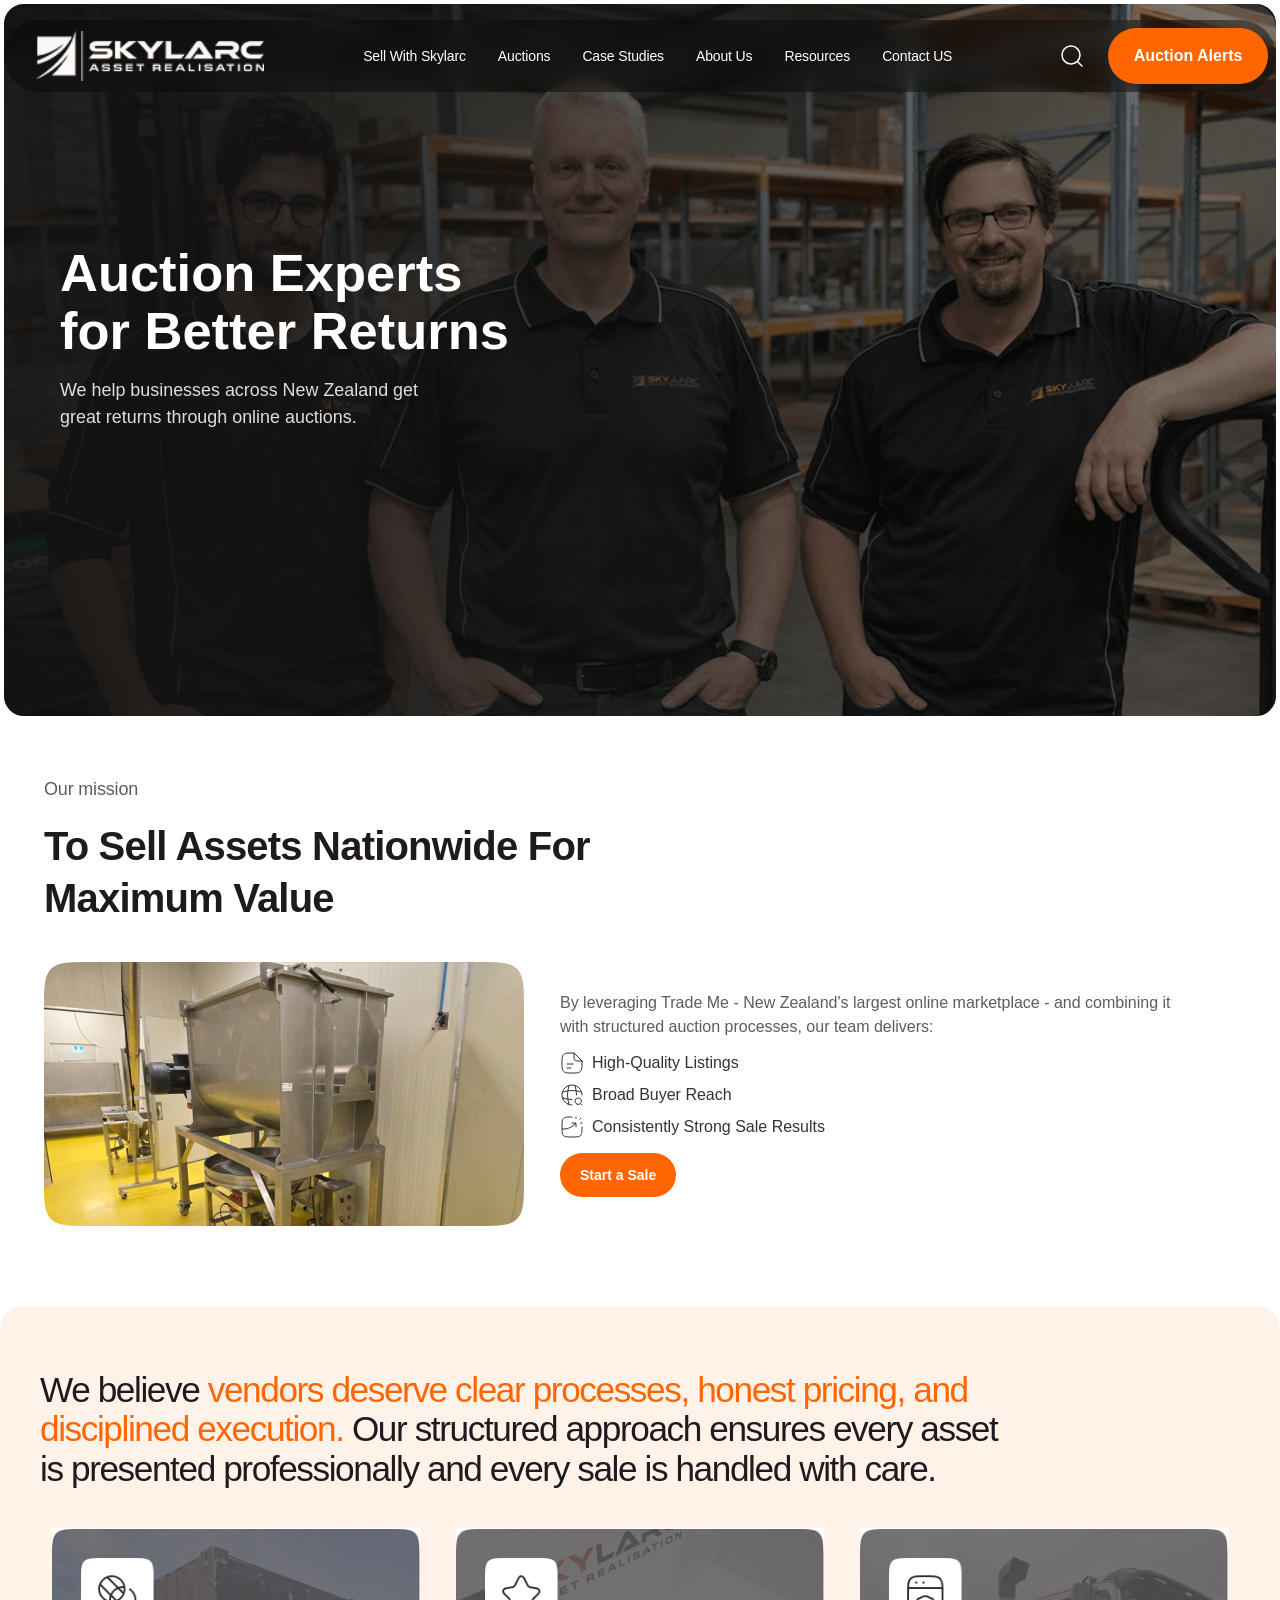
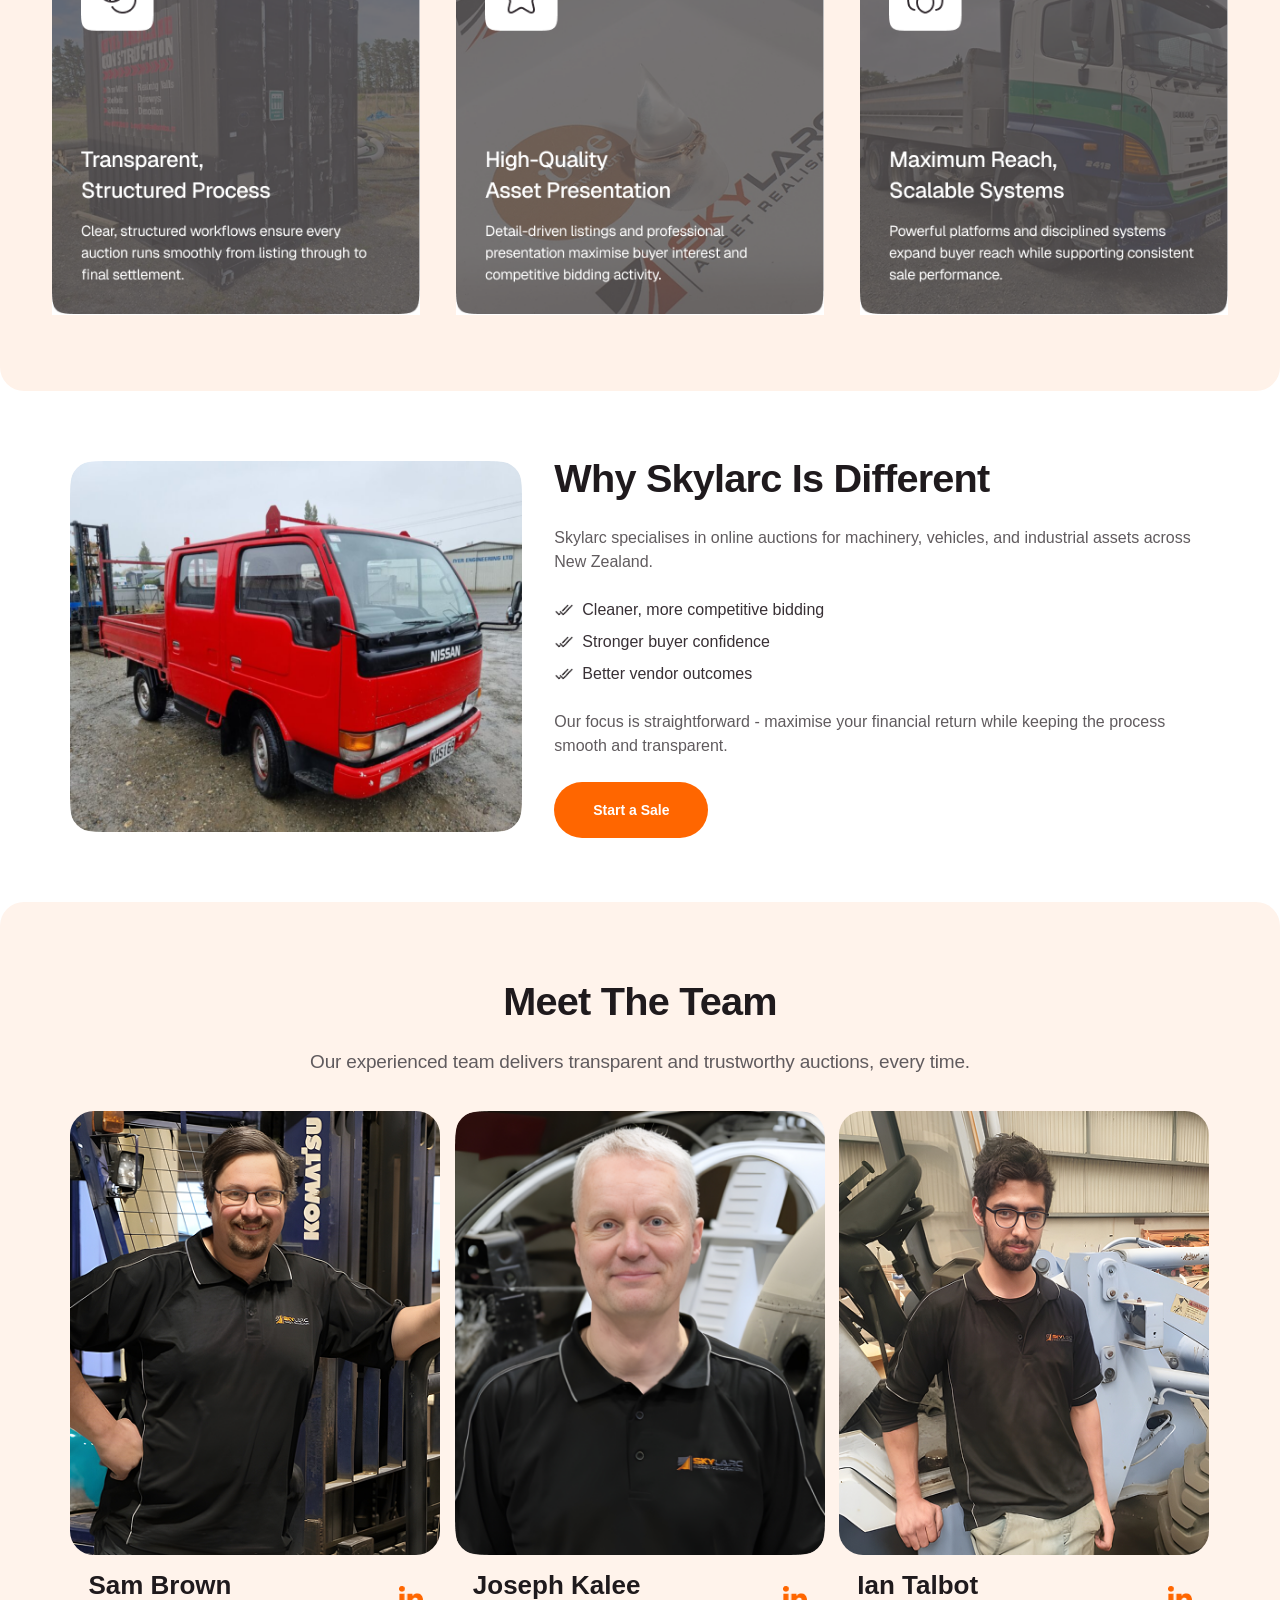
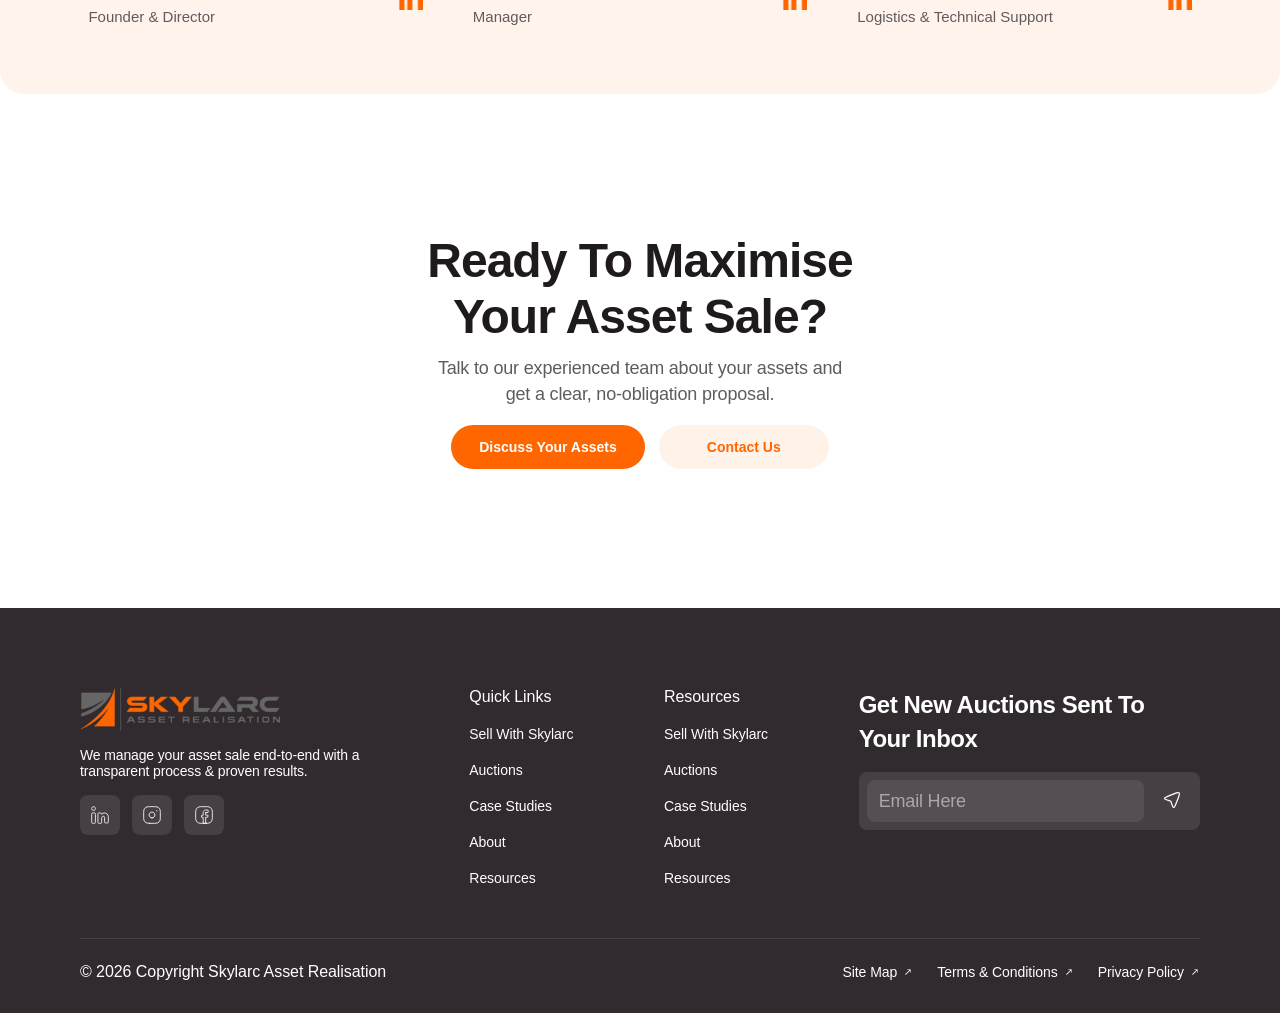
==== commit 6b3e7df3: "internal case page" ====
--- a/about.html
+++ b/about.html
@@ -169,7 +169,7 @@
 
     <section class="section-8-cta">
       <div class="section-8__sales-card">
-        <img src="assets/Sales Performance Container.png" alt="Sales performance summary chart">
+        <img src="assets/stat-pad.svg" alt="Sales performance summary chart">
       </div>
 
       <div class="section-8__content">
@@ -182,7 +182,7 @@
       </div>
 
       <div class="section-8__metrics-card">
-        <img src="assets/Metrics Summary Container.png" alt="Auction performance summary metrics">
+        <img src="assets/perf.svg" alt="Auction performance summary metrics">
       </div>
     </section>
   </main>
--- a/styles.css
+++ b/styles.css
@@ -60,7 +60,7 @@
   min-height: 100vh;
   height: 100vh;
   margin: 0;
-  border-radius: var(--home-section-radius) var(--home-section-radius) 0 0;
+  border-radius: var(--home-section-radius);
   background-position: center center;
   animation-duration: 1s;
   animation-timing-function: ease-out;
@@ -229,11 +229,11 @@
   .home-page .hero {
     min-height: 100vh;
     height: 100vh;
-    border-radius: 0;
+    border-radius: var(--home-section-radius);
   }
 
   .home-page .hero__overlay {
-    border-radius: 0;
+    border-radius: inherit;
   }
 
   .home-page .hero .navbar {
@@ -1199,7 +1199,7 @@
   /* Pagination */
   .upcoming-auctions-page .auctions-pagination {
     width: 100%;
-    gap: 6px;
+    gap: 10px;
   }
 
   /* Testimonials */
@@ -2028,12 +2028,12 @@
 .home-page .hero {
   width: calc(100% - 8px);
   height: 580px;
-  border-radius: 24px;
+  border-radius: var(--home-section-radius);
   margin: 10px auto;
 }
 
 .home-page .hero__overlay {
-  border-radius: 24px;
+  border-radius: inherit;
 }
 
 /* ============================================
@@ -8823,7 +8823,8 @@
 }
 
 .auctions-page .auctions-listing-section.auctions-listing--animate-ready .auctions-market-overlay__label,
-.auctions-page .auctions-listing-section.auctions-listing--animate-ready .auctions-market-overlay__grid span {
+.auctions-page .auctions-listing-section.auctions-listing--animate-ready .auctions-market-overlay__grid span,
+.auctions-page .auctions-listing-section.auctions-listing--animate-ready .auctions-market-overlay__grid-link {
   opacity: 0;
   transform: translateY(26px);
   transition: transform 0.8s ease, opacity 0.8s ease;
@@ -8841,7 +8842,8 @@
 }
 
 .auctions-page .auctions-listing-section.auctions-listing--animate-ready.auctions-listing--in-view .auctions-market-overlay__label,
-.auctions-page .auctions-listing-section.auctions-listing--animate-ready.auctions-listing--in-view .auctions-market-overlay__grid span {
+.auctions-page .auctions-listing-section.auctions-listing--animate-ready.auctions-listing--in-view .auctions-market-overlay__grid span,
+.auctions-page .auctions-listing-section.auctions-listing--animate-ready.auctions-listing--in-view .auctions-market-overlay__grid-link {
   opacity: 1;
   transform: translateY(0);
 }
@@ -8923,6 +8925,11 @@
   align-items: center;
   gap: 8px;
   height: 24px;
+  margin: 0;
+  padding: 0;
+  border: none;
+  background: none;
+  cursor: pointer;
   font-family: Geist, -apple-system, BlinkMacSystemFont, "Segoe UI", sans-serif;
   font-weight: 400;
   font-size: 16px;
@@ -8931,6 +8938,12 @@
   color: rgba(31, 26, 29, 1);
 }
 
+.auctions-market-overlay__tab:focus-visible {
+  outline: 2px solid var(--color-primary, #ff6600);
+  outline-offset: 3px;
+  border-radius: 4px;
+}
+
 .auctions-market-overlay__tab--active {
   color: #ff6600;
   font-weight: 600;
@@ -8945,20 +8958,22 @@
 
 .auctions-market-overlay__icon-img {
   width: 24px;
-  height:24px;
+  height: 24px;
   object-fit: contain;
   display: block;
+  flex-shrink: 0;
 }
 
 .auctions-market-overlay__search-row {
-  height: 32px;
+  min-height: 40px;
+  height: auto;
   margin-top: 8px;
   border: 1px solid #d9dce2;
   border-radius: 999px;
   display: flex;
   align-items: center;
   gap: 8px;
-  padding: 0 10px;
+  padding: 6px 12px;
 }
 
 .auctions-market-overlay__search-icon-slot {
@@ -8969,10 +8984,12 @@
 }
 
 .auctions-market-overlay__search-icon-img {
-  width: 14px;
-  height: 14px;
+  width: 18px;
+  height: 18px;
   object-fit: contain;
   display: block;
+  flex-shrink: 0;
+  opacity: 0.75;
 }
 
 .auctions-market-overlay__search-text {
@@ -8991,6 +9008,7 @@
 
 .auctions-market-overlay__search-input::placeholder {
   color: #a09aa0;
+  font-size: 14px;
 }
 
 .auctions-market-overlay__categories {
@@ -8999,7 +9017,7 @@
 
 .auctions-market-overlay__label {
   margin: 0 0 10px;
-  font-size: 10px;
+  font-size: 12px;
   font-weight: 600;
   color: #1f1a1d;
 }
@@ -9011,7 +9029,8 @@
   row-gap: 8px;
 }
 
-.auctions-market-overlay__grid span {
+.auctions-market-overlay__grid span,
+.auctions-market-overlay__grid-link {
   font-family: Geist, -apple-system, BlinkMacSystemFont, "Segoe UI", sans-serif;
   font-weight: 400;
   font-size: 14px;
@@ -9020,9 +9039,196 @@
   color: #3d373c;
 }
 
+.auctions-market-overlay__grid-link {
+  text-decoration: none;
+  cursor: pointer;
+  border-radius: 4px;
+  outline-offset: 2px;
+  transition: color 0.2s ease;
+}
+
+.auctions-market-overlay__grid-link:hover {
+  color: #ff6600;
+}
+
+.auctions-market-overlay__grid-link:focus-visible {
+  outline: 2px solid var(--color-primary, #ff6600);
+}
+
 .auctions-market-overlay__buy-gear {
   color: #ff6600 !important;
   font-weight: 600;
+}
+
+.auctions-market-overlay__grid-link.auctions-market-overlay__buy-gear:hover {
+  color: #e65c00 !important;
+}
+
+/* Main auctions page only (not upcoming): full-viewport hero, full-width sections */
+body.auctions-page:not(.upcoming-auctions-page) {
+  --auctions-market-shell-width: min(1360px, calc(0.92 * (100% - 20px)));
+  --auctions-market-shell-max: calc(100% - 32px);
+}
+
+body.auctions-page:not(.upcoming-auctions-page) .auctions-main {
+  width: 100%;
+  max-width: none;
+  margin: 0;
+}
+
+body.auctions-page:not(.upcoming-auctions-page) .auctions-hero {
+  width: calc(100% - 20px);
+  max-width: none;
+  margin: 10px;
+  height: calc(100svh - 20px);
+  min-height: 580px;
+  max-height: none;
+  border-radius: 24px;
+  border: 4px solid #ffffff;
+  box-sizing: border-box;
+}
+
+body.auctions-page:not(.upcoming-auctions-page) .auctions-hero__content {
+  padding: clamp(168px, 24vh, 260px) clamp(28px, 5vw, 72px) 56px;
+  max-width: min(760px, 92vw);
+}
+
+body.auctions-page:not(.upcoming-auctions-page) .auctions-listing-section {
+  width: 100%;
+  max-width: none;
+  margin: 0;
+  padding: 0 0 28px;
+  border-radius: 24px;
+  background: #ffffff;
+}
+
+/* Filter card: a bit narrower than hero (~92% of framed width), centered */
+body.auctions-page:not(.upcoming-auctions-page) .auctions-market-overlay {
+  width: var(--auctions-market-shell-width);
+  max-width: var(--auctions-market-shell-max);
+  height: auto;
+  min-height: 0;
+  margin: -190px auto 22px;
+  padding: 22px clamp(24px, 5vw, 80px) 24px;
+  border-radius: 48px;
+  border: 1px solid #d9dce2;
+  box-sizing: border-box;
+  position: relative;
+  z-index: 8;
+}
+
+body.auctions-page:not(.upcoming-auctions-page) .auctions-market-overlay__top {
+  align-items: stretch;
+  min-height: 62px;
+  height: auto;
+}
+
+body.auctions-page:not(.upcoming-auctions-page) .auctions-market-overlay__tab {
+  height: auto;
+  min-height: 48px;
+  align-self: center;
+  padding: 10px 0 16px;
+  border-bottom: 2px solid transparent;
+  margin-bottom: -1px;
+}
+
+body.auctions-page:not(.upcoming-auctions-page) .auctions-market-overlay__tab--active {
+  border-bottom-color: #ff6600;
+}
+
+body.auctions-page:not(.upcoming-auctions-page) .auctions-listing-section .auctions-cards-grid {
+  width: var(--auctions-market-shell-width);
+  max-width: var(--auctions-market-shell-max);
+  margin: 8px auto 0;
+}
+
+body.auctions-page:not(.upcoming-auctions-page) .auctions-pagination {
+  width: var(--auctions-market-shell-width);
+  max-width: var(--auctions-market-shell-max);
+  margin: 8px auto 0;
+}
+
+body.auctions-page:not(.upcoming-auctions-page) .auctions-market-empty {
+  width: var(--auctions-market-shell-width);
+  max-width: var(--auctions-market-shell-max);
+  margin: 12px auto 0;
+  padding: 18px 16px;
+  text-align: center;
+  font-family: Geist, -apple-system, BlinkMacSystemFont, "Segoe UI", sans-serif;
+  font-size: 15px;
+  line-height: 22px;
+  color: #605b5e;
+  background: #f4f5f8;
+  border-radius: 16px;
+}
+
+body.auctions-page:not(.upcoming-auctions-page) .auctions-results-section {
+  width: 100%;
+  max-width: none;
+  margin: 0;
+  border-radius: 24px;
+}
+
+body.auctions-page:not(.upcoming-auctions-page) .auctions-driving-section {
+  width: 100%;
+  max-width: none;
+  margin: 0;
+  border-radius: 24px;
+}
+
+body.auctions-page:not(.upcoming-auctions-page) .process-scroll-track {
+  width: 100%;
+  max-width: none;
+  margin-left: 0;
+  margin-right: 0;
+  border-radius: 24px;
+  overflow: hidden;
+}
+
+body.auctions-page:not(.upcoming-auctions-page) .section-5-placeholder {
+  width: 100%;
+  max-width: none;
+  margin: 0;
+  border-radius: 24px;
+}
+
+body.auctions-page:not(.upcoming-auctions-page) .section-8-cta {
+  width: 100%;
+  max-width: none;
+  margin: 0;
+  border-radius: 24px;
+}
+
+@media (max-width: 1279px) {
+  body.auctions-page:not(.upcoming-auctions-page) .auctions-market-overlay__tab {
+    font-size: 14px;
+    line-height: 22px;
+  }
+
+  body.auctions-page:not(.upcoming-auctions-page) .auctions-market-overlay__grid span,
+  body.auctions-page:not(.upcoming-auctions-page) .auctions-market-overlay__grid-link {
+    font-size: 12px;
+    line-height: 18px;
+  }
+
+  body.auctions-page:not(.upcoming-auctions-page) .auctions-market-overlay__label {
+    font-size: 12px;
+  }
+
+  body.auctions-page:not(.upcoming-auctions-page) .auctions-market-overlay__search-input,
+  body.auctions-page:not(.upcoming-auctions-page) .auctions-market-overlay__search-input::placeholder {
+    font-size: 12px;
+  }
+
+  body.auctions-page:not(.upcoming-auctions-page) .auctions-hero__content h1 {
+    font-size: clamp(40px, 5.5vw, 52px);
+    line-height: 1.1;
+  }
+
+  body.auctions-page:not(.upcoming-auctions-page) .auctions-hero__content p {
+    font-size: clamp(15px, 1.65vw, 18px);
+    line-height: 1.45;
+  }
 }
 
 /* ============================================
@@ -9833,13 +10039,58 @@
   border-radius: 999px;
 }
 
-.case-study-internal-page .auction-single-layout {
+/* Case study internal: full-bleed sections (like about/index), white page bg, content capped in .case-study-internal-inner */
+body.case-study-internal-page.auction-single-page {
+  background: #ffffff;
+}
+
+/* Case study internal: section-wise bands + inner max-width (no single white layout wrapper) */
+.case-study-internal-page .auction-single-main {
+  width: 100%;
+  max-width: none;
+  margin: 0;
+  padding: 0;
+  box-sizing: border-box;
+  background: #ffffff;
+}
+
+.case-study-internal-page .case-study-internal-inner {
+  width: 100%;
+  max-width: 1440px;
+  margin-left: auto;
+  margin-right: auto;
+  padding-left: clamp(16px, 5vw, 80px);
+  padding-right: clamp(16px, 5vw, 80px);
+  box-sizing: border-box;
+}
+
+.case-study-internal-page .case-study-internal-section {
+  width: 100%;
+  max-width: none;
+  margin-left: 0;
+  margin-right: 0;
+  margin-top: 16px;
+  border-radius: 24px;
+  overflow: hidden;
+  box-sizing: border-box;
+}
+
+.case-study-internal-page .case-study-internal-intro-section {
   margin-top: 72px;
-  border-radius: 30px;
+  background: #ffffff;
+}
+
+.case-study-internal-page .case-study-internal-intro-section .case-study-internal-inner {
+  padding-top: clamp(16px, 3vw, 28px);
+  padding-bottom: clamp(16px, 3vw, 28px);
 }
 
 .case-study-internal-page .auction-single-banner {
-  border-radius: 24px;
+  border-radius: 18px;
+}
+
+.case-study-internal-page .auction-single-top {
+  margin-top: 24px;
 }
 
 .case-study-internal-page .auction-single-main-image {
@@ -9850,18 +10101,30 @@
   border-radius: 20px;
 }
 
-.case-study-internal-page .auction-single-banner__cta {
+/* Match site-wide primary pill (.btn--primary); override .auction-single-banner__cta fixed size */
+.case-study-internal-page .auction-single-banner__cta.btn.btn--primary {
   width: auto;
-  min-width: 150px;
-  height: 44px;
-  padding: 0 20px;
-  border-radius: 999px;
+  min-width: 160px;
+  height: auto;
+  min-height: 0;
+  margin-top: 14px;
+  display: inline-flex;
+  align-items: center;
+  justify-content: center;
   gap: 8px;
-  font-size: 14px;
-  line-height: 1;
-}
-
-.case-study-internal-page .auction-single-banner__cta span {
+  padding: var(--spacing-lg) var(--spacing-2xl);
+  font-size: 16px;
+  line-height: 24px;
+  font-weight: 600;
+  border-radius: 50px;
+  background-color: var(--color-primary);
+  border: 2px solid var(--color-primary);
+  color: var(--color-white);
+  text-align: center;
+  vertical-align: middle;
+}
+
+.case-study-internal-page .auction-single-banner__cta.btn.btn--primary span {
   font-size: 16px;
   line-height: 1;
 }
@@ -9897,13 +10160,23 @@
   font-weight: 500;
 }
 
-.case-study-internal-page .auction-single-spec-section {
-  width: calc(100% + 56px);
-  max-width: none;
-  margin-left: -28px;
-  margin-right: -28px;
-  padding: 98px 84px;
+.case-study-internal-page .auction-single-spec-section.case-study-internal-section {
+  display: block;
+  padding: 0;
+  margin-left: 0;
+  margin-right: 0;
+  height: auto;
+  min-height: 0;
+  border-left: none;
+  border-right: none;
+}
+
+.case-study-internal-page .case-study-internal-inner--spec {
+  display: grid;
   grid-template-columns: minmax(0, 1.05fr) minmax(0, 0.95fr);
+  gap: 64px;
+  padding-top: 72px;
+  padding-bottom: 72px;
 }
 
 .case-study-internal-page .auction-single-spec-right h3 {
@@ -9924,18 +10197,58 @@
   padding: 10px 0;
 }
 
-.case-study-internal-page .auction-single-pickup-section {
-  width: calc(100% + 56px);
+.case-study-internal-page .auction-single-pickup-section.case-study-internal-section {
+  margin-left: 0;
+  margin-right: 0;
+  height: auto;
+  border-left: none;
+  border-right: none;
+}
+
+.case-study-internal-page .auction-single-pickup-section .case-study-internal-inner {
+  padding-top: 72px;
+  padding-bottom: 72px;
+}
+
+.case-study-internal-page .section-5-placeholder.case-study-internal-section {
+  margin-left: 0;
+  margin-right: 0;
+  width: 100%;
   max-width: none;
-  margin-left: -28px;
-  margin-right: -28px;
-}
-
-.case-study-internal-page .section-5-placeholder {
-  width: calc(100% + 56px);
+  padding: 0;
+}
+
+.case-study-internal-page .section-5-placeholder .case-study-internal-inner {
+  padding-top: clamp(48px, 6vw, 120px);
+  padding-bottom: clamp(48px, 6vw, 100px);
+}
+
+.case-study-internal-page .section-8-cta.case-study-internal-section {
+  width: 100%;
   max-width: none;
-  margin-left: -28px;
-  margin-right: -28px;
+  margin: 16px 0 0;
+  padding: 0;
+  position: relative;
+  left: auto;
+  right: auto;
+  height: auto;
+  min-height: 0;
+  overflow: hidden;
+  background: #ffffff;
+}
+
+.case-study-internal-page .section-8-cta .case-study-internal-inner--cta {
+  position: relative;
+  display: flex;
+  align-items: center;
+  justify-content: center;
+  gap: 10px;
+  min-height: 514px;
+  width: 100%;
+  max-width: none;
+  margin: 0;
+  padding: 56px clamp(16px, 5vw, 80px);
+  box-sizing: border-box;
 }
 
 /* Case study single — hero shell matches internal (no pickup/spec/section-5 bleed rules) */
@@ -11358,25 +11671,41 @@
 .auctions-pagination {
   width: 1280px;
   max-width: 100%;
-  height: 48px;
+  min-height: 56px;
+  height: auto;
   margin: 18px auto 0;
   display: flex;
   align-items: center;
   justify-content: center;
-  gap: 8px;
+  flex-wrap: wrap;
+  gap: 12px;
   opacity: 1;
 }
 
 .auctions-pagination__page {
-  min-width: 28px;
-  height: 28px;
+  min-width: 44px;
+  height: 44px;
+  padding: 0 14px;
   border: none;
-  border-radius: 6px;
+  border-radius: 10px;
   background: #f2f3f6;
   color: #605b5e;
-  font-size: 12px;
-  line-height: 20px;
+  font-family: Geist, -apple-system, BlinkMacSystemFont, "Segoe UI", sans-serif;
+  font-size: 16px;
+  font-weight: 600;
+  line-height: 1;
   cursor: pointer;
+  transition: background-color 0.2s ease, color 0.2s ease, transform 0.15s ease;
+}
+
+.auctions-pagination__page:hover:not(:disabled) {
+  background: #e8eaef;
+  color: #31292f;
+}
+
+.auctions-pagination__page:focus-visible {
+  outline: 2px solid var(--color-primary, #ff6600);
+  outline-offset: 3px;
 }
 
 .auctions-pagination__page--active {
@@ -11384,20 +11713,72 @@
   color: #ffffff;
 }
 
+.auctions-pagination__page--active:hover:not(:disabled) {
+  background: #e65c00;
+  color: #ffffff;
+}
+
+.auctions-pagination__page:disabled {
+  opacity: 0.45;
+  cursor: default;
+}
+
+.auctions-pagination__ellipsis {
+  display: inline-flex;
+  align-items: center;
+  justify-content: center;
+  min-width: 44px;
+  height: 44px;
+  font-family: Geist, -apple-system, BlinkMacSystemFont, "Segoe UI", sans-serif;
+  font-size: 16px;
+  font-weight: 600;
+  color: #8a8589;
+  user-select: none;
+  pointer-events: none;
+}
+
 .auctions-pagination__nav {
-  width: 28px;
-  height: 28px;
+  width: 44px;
+  height: 44px;
+  min-width: 44px;
+  min-height: 44px;
   border: none;
-  background: transparent;
+  border-radius: 10px;
+  background: transparent !important;
+  box-shadow: none;
   display: inline-flex;
   align-items: center;
   justify-content: center;
   cursor: pointer;
+  flex-shrink: 0;
+  transition: opacity 0.2s ease;
+}
+
+.auctions-pagination__nav:hover:not(:disabled),
+.auctions-pagination__nav:focus:not(:disabled),
+.auctions-pagination__nav:active:not(:disabled) {
+  opacity: 0.85;
+  background: transparent !important;
+  box-shadow: none;
+}
+
+.auctions-pagination__nav:focus-visible {
+  outline: 2px solid var(--color-primary, #ff6600);
+  outline-offset: 3px;
+  background: transparent !important;
+}
+
+.auctions-pagination__nav:disabled {
+  opacity: 0.4;
+  cursor: not-allowed;
+  background: transparent !important;
 }
 
 .auctions-pagination__nav-icon {
-  width: 14px;
-  height: 14px;
+  width: 18px;
+  height: 18px;
+  pointer-events: none;
+  display: block;
 }
 
 .auctions-pagination__nav-icon--prev {
@@ -11570,8 +11951,8 @@
   flex-direction: column;
   gap: 48px;
   background: #fff3eb;
-  border-bottom-left-radius: 48px;
-  border-bottom-right-radius: 48px;
+  border-radius: 24px;
+  overflow: hidden;
 }
 
 .auctions-driving__header h2 {
@@ -11623,41 +12004,15 @@
   color: #7c757a;
 }
 
-.auctions-driving-section.auctions-driving--animate-ready .auctions-driving__header h2 {
+/* Scroll: whole block fades in softly; numeric count-up runs after (script.js). */
+.auctions-driving-section.auctions-driving--animate-ready {
   opacity: 0;
-  transform: translateX(-56px);
-  transition: transform 0.8s ease, opacity 0.8s ease;
-}
-
-.auctions-driving-section.auctions-driving--animate-ready .auctions-driving__desc,
-.auctions-driving-section.auctions-driving--animate-ready .auctions-driving__stat span {
-  opacity: 0;
-  transform: translateY(24px);
-  transition: transform 0.68s ease, opacity 0.68s ease;
-  transition-delay: var(--driving-line-delay, 0.22s);
-}
-
-.auctions-driving-section.auctions-driving--animate-ready .auctions-driving__stat h3 {
-  opacity: 0;
-  transform: translateY(16px);
-  transition: transform 0.62s ease, opacity 0.62s ease;
-  transition-delay: var(--driving-number-delay, 0.34s);
-}
-
-.auctions-driving-section.auctions-driving--animate-ready.auctions-driving--in-view .auctions-driving__header h2,
-.auctions-driving-section.auctions-driving--animate-ready.auctions-driving--in-view .auctions-driving__desc,
-.auctions-driving-section.auctions-driving--animate-ready.auctions-driving--in-view .auctions-driving__stat h3,
-.auctions-driving-section.auctions-driving--animate-ready.auctions-driving--in-view .auctions-driving__stat span {
+  transform: translateY(28px);
+  transition: opacity 1s ease, transform 1s ease;
+}
+
+.auctions-driving-section.auctions-driving--animate-ready.auctions-driving--in-view {
   opacity: 1;
-}
-
-.auctions-driving-section.auctions-driving--animate-ready.auctions-driving--in-view .auctions-driving__header h2 {
-  transform: translateX(0);
-}
-
-.auctions-driving-section.auctions-driving--animate-ready.auctions-driving--in-view .auctions-driving__desc,
-.auctions-driving-section.auctions-driving--animate-ready.auctions-driving--in-view .auctions-driving__stat h3,
-.auctions-driving-section.auctions-driving--animate-ready.auctions-driving--in-view .auctions-driving__stat span {
   transform: translateY(0);
 }
 
@@ -11765,6 +12120,49 @@
   .auctions-driving__stat:last-child {
     border-right: none;
   }
+
+  body.auctions-page:not(.upcoming-auctions-page) .auctions-hero {
+    width: calc(100% - 20px);
+    margin: 10px;
+    height: calc(100svh - 20px);
+    min-height: 500px;
+    border-radius: 24px;
+    border: 4px solid #ffffff;
+    box-sizing: border-box;
+  }
+
+  body.auctions-page:not(.upcoming-auctions-page) .auctions-listing-section {
+    padding: 20px 16px 24px;
+  }
+
+  /* Tablet: same overlap + padding as global auctions rules (do not use desktop filter placement) */
+  body.auctions-page:not(.upcoming-auctions-page) .auctions-market-overlay {
+    width: 100%;
+    max-width: 100%;
+    margin: -130px auto 0;
+    padding: 16px;
+    border-radius: 24px;
+  }
+
+  body.auctions-page:not(.upcoming-auctions-page) .auctions-market-overlay__tab {
+    padding: 0;
+    min-height: 0;
+    border-bottom: none;
+    margin-bottom: 0;
+  }
+
+  body.auctions-page:not(.upcoming-auctions-page) .auctions-market-overlay__top {
+    align-items: center;
+    min-height: 62px;
+    height: 62px;
+  }
+
+  body.auctions-page:not(.upcoming-auctions-page) .auctions-listing-section .auctions-cards-grid,
+  body.auctions-page:not(.upcoming-auctions-page) .auctions-pagination,
+  body.auctions-page:not(.upcoming-auctions-page) .auctions-market-empty {
+    width: 100%;
+    max-width: 100%;
+  }
 }
 
 @media (max-width: 768px) {
@@ -11826,6 +12224,49 @@
   .auctions-listing-section .auctions-cards-grid {
     grid-template-columns: 1fr;
     gap: 12px;
+  }
+
+  body.auctions-page:not(.upcoming-auctions-page) .auctions-hero {
+    width: calc(100% - 16px);
+    margin: 8px;
+    height: min(calc(100svh - 16px), 720px);
+    min-height: 420px;
+    border-radius: 16px;
+    border: 4px solid #ffffff;
+    box-sizing: border-box;
+  }
+
+  body.auctions-page:not(.upcoming-auctions-page) .auctions-listing-section {
+    padding: 16px 10px 20px;
+    border-radius: 16px;
+  }
+
+  body.auctions-page:not(.upcoming-auctions-page) .auctions-market-overlay {
+    width: 100%;
+    max-width: 100%;
+    margin: -90px auto 0;
+    padding: 12px;
+    border-radius: 16px;
+  }
+
+  body.auctions-page:not(.upcoming-auctions-page) .auctions-market-overlay__tab {
+    padding: 0;
+    min-height: 0;
+    border-bottom: none;
+    margin-bottom: 0;
+  }
+
+  body.auctions-page:not(.upcoming-auctions-page) .auctions-market-overlay__top {
+    align-items: center;
+    min-height: 0;
+    height: auto;
+  }
+
+  body.auctions-page:not(.upcoming-auctions-page) .auctions-listing-section .auctions-cards-grid,
+  body.auctions-page:not(.upcoming-auctions-page) .auctions-pagination,
+  body.auctions-page:not(.upcoming-auctions-page) .auctions-market-empty {
+    width: 100%;
+    max-width: 100%;
   }
 
   .auctions-results-section {
@@ -12132,21 +12573,23 @@
 }
 
 .case-filter-section .auctions-pagination__page {
-  min-width: 36px;
-  height: 36px;
+  min-width: 44px;
+  height: 44px;
   border-radius: 10px;
-  font-size: 14px;
-  line-height: 22px;
+  font-size: 16px;
+  line-height: 1;
 }
 
 .case-filter-section .auctions-pagination__nav {
-  width: 34px;
-  height: 34px;
+  width: 44px;
+  height: 44px;
+  min-width: 44px;
+  min-height: 44px;
 }
 
 .case-filter-section .auctions-pagination__nav-icon {
-  width: 16px;
-  height: 16px;
+  width: 18px;
+  height: 18px;
 }
 
 .case-filter-section .industry-card__media img {
@@ -15624,6 +16067,18 @@
     overflow: hidden;
   }
 
+  body.case-study-internal-page .section-8-cta.case-study-internal-section {
+    width: 100%;
+    max-width: none;
+    left: auto;
+    right: auto;
+    margin-left: 0;
+    margin-right: 0;
+    padding: 0;
+    min-height: 0;
+    border-radius: 24px;
+  }
+
   .auction-single-page .section-8__content {
     width: 100%;
     max-width: 620px;
@@ -15666,13 +16121,18 @@
   }
 
   /* Case study internal / single: shares .auction-single-page; undo desktop bleed + tighten tablet layout */
-  .case-study-internal-page .auction-single-main,
+  .case-study-internal-page .auction-single-main {
+    width: 100%;
+    max-width: none;
+    padding: 0;
+    box-sizing: border-box;
+  }
+
   .case-study-single-page .auction-single-main {
     width: min(1080px, calc(100vw - 24px));
     max-width: 100%;
   }
 
-  .case-study-internal-page .auction-single-layout,
   .case-study-single-page .auction-single-layout {
     margin-top: 22px;
     width: 100%;
@@ -15681,17 +16141,11 @@
     margin-right: auto;
   }
 
-  /* Wider first three blocks (banner, gallery, spec) — bleed past layout padding */
-  .case-study-internal-page .auction-single-banner,
-  .case-study-internal-page .auction-single-top,
-  .case-study-internal-page .auction-single-spec-section {
-    width: calc(100% + 36px);
+  .case-study-internal-page .case-study-internal-section {
     max-width: none;
-    margin-left: -18px;
-    margin-right: -18px;
-    box-sizing: border-box;
-  }
-
+  }
+
+  /* Wider first blocks (single template only) — bleed past layout padding */
   .case-study-single-page .auction-single-banner,
   .case-study-single-page .auction-single-top {
     width: calc(100% + 36px);
@@ -15790,7 +16244,18 @@
     gap: 12px;
   }
 
-  .case-study-internal-page .auction-single-banner__cta,
+  .case-study-internal-page .auction-single-banner__cta.btn.btn--primary {
+    min-width: 170px;
+    height: auto;
+    padding: var(--spacing-lg) var(--spacing-xl);
+    font-size: 16px;
+    line-height: 24px;
+  }
+
+  .case-study-internal-page .auction-single-banner__cta.btn.btn--primary span {
+    font-size: 16px;
+  }
+
   .case-study-single-page .auction-single-banner__cta {
     min-width: 170px;
     height: 42px;
@@ -15798,19 +16263,18 @@
     font-size: 15px;
   }
 
-  .case-study-internal-page .auction-single-banner__cta span,
   .case-study-single-page .auction-single-banner__cta span {
     font-size: 15px;
   }
 
-  .case-study-internal-page .auction-single-spec-section {
-    width: 100%;
-    max-width: 100%;
-    margin-left: 0;
-    margin-right: 0;
-    padding: 30px 20px;
+  .case-study-internal-page .auction-single-spec-section.case-study-internal-section {
+    padding: 0;
+  }
+
+  .case-study-internal-page .case-study-internal-inner--spec {
     grid-template-columns: 1fr;
     gap: 22px;
+    padding: 30px 20px;
   }
 
   .case-study-internal-page .auction-single-spec-right h3 {
@@ -16389,6 +16853,31 @@
    ============================================ */
 .home-page {
   overflow-x: hidden;
+}
+
+/* Home (index): consistent rounded corners on every main horizontal band */
+body.home-page .hero,
+body.home-page .section-1,
+body.home-page .section-2,
+body.home-page .section-3,
+body.home-page .process-scroll-track,
+body.home-page .section-5-placeholder,
+body.home-page .section-6-industries,
+body.home-page .section-7-newsletter,
+body.home-page .section-8-cta {
+  border-radius: var(--home-section-radius);
+}
+
+body.home-page .section-1,
+body.home-page .section-3,
+body.home-page .section-5-placeholder,
+body.home-page .section-6-industries,
+body.home-page .section-7-newsletter {
+  overflow: hidden;
+}
+
+body.home-page .process-scroll-track {
+  overflow: hidden;
 }
 
 .home-page .hero .navbar__container,
@@ -16486,29 +16975,6 @@
   gap: 32px;
 }
 
-.home-page .footer__social {
-  gap: 10px;
-}
-
-.home-page .footer__social-link {
-  width: 24px;
-  height: 24px;
-  border-radius: 0;
-  background: transparent;
-  padding: 0;
-}
-
-.home-page .footer__social-link:hover {
-  background: transparent;
-  opacity: 0.85;
-}
-
-.home-page .footer__social-link img {
-  width: 24px;
-  height: 24px;
-  display: block;
-}
-
 @media (min-width: 1025px) {
   .home-page .section-8-cta {
     width: 100%;
@@ -16652,7 +17118,12 @@
   .home-page .section-8-cta {
     padding-top: 56px;
     padding-bottom: 56px;
-    border-radius: 0;
+    border-radius: var(--home-section-radius);
+  }
+
+  .home-page .hero,
+  .home-page .process-scroll-track {
+    border-radius: var(--home-section-radius);
   }
 
   .home-page .footer {
@@ -16687,7 +17158,7 @@
   margin: 0;
   background: #fff3eb;
   padding: 112px var(--home-side-padding, 80px) 88px;
-  border-radius: 0 0 var(--home-section-radius, 32px) var(--home-section-radius, 32px);
+  border-radius: 0;
 }
 
 /* Internal content aligned to 80px system on 1440 */
@@ -16768,6 +17239,7 @@
     max-width: 100%;
     margin-left: 0;
     margin-right: 0;
+    border-radius: var(--home-section-radius);
   }
 
   .home-page .process-scroll-track .section-4-placeholder {
@@ -17472,7 +17944,15 @@
     max-width: 100%;
   }
 
-  .case-study-internal-page .auction-single-layout,
+  .case-study-internal-page .case-study-internal-section {
+    margin-top: 10px;
+    border-radius: 12px;
+  }
+
+  .case-study-internal-page .case-study-internal-intro-section {
+    margin-top: 10px;
+  }
+
   .case-study-single-page .auction-single-layout {
     margin-top: 8px;
     margin-left: auto;
@@ -17548,7 +18028,25 @@
     width: 100%;
   }
 
-  .case-study-internal-page .auction-single-banner__cta,
+  .case-study-internal-page .auction-single-banner__cta.btn.btn--primary {
+    order: 5;
+    width: 100%;
+    max-width: none;
+    min-width: 0;
+    height: auto;
+    min-height: 44px;
+    margin-top: 10px;
+    padding: 12px 20px;
+    font-size: 14px;
+    line-height: 20px;
+    display: inline-flex;
+    justify-content: center;
+  }
+
+  .case-study-internal-page .auction-single-banner__cta.btn.btn--primary span {
+    font-size: 14px;
+  }
+
   .case-study-single-page .auction-single-banner__cta {
     order: 5;
     width: 100%;
@@ -17562,7 +18060,6 @@
     justify-content: center;
   }
 
-  .case-study-internal-page .auction-single-banner__cta span,
   .case-study-single-page .auction-single-banner__cta span {
     font-size: 12px;
   }
@@ -17582,14 +18079,14 @@
     border-radius: 8px;
   }
 
-  .case-study-internal-page .auction-single-spec-section {
-    width: 100%;
-    max-width: 100%;
-    margin-left: 0;
-    margin-right: 0;
-    padding: 14px 8px;
+  .case-study-internal-page .auction-single-spec-section.case-study-internal-section {
+    padding: 0;
+  }
+
+  .case-study-internal-page .case-study-internal-inner--spec {
     grid-template-columns: 1fr;
     gap: 10px;
+    padding: 14px 8px;
   }
 
   .case-study-internal-page .auction-single-spec-right h3 {
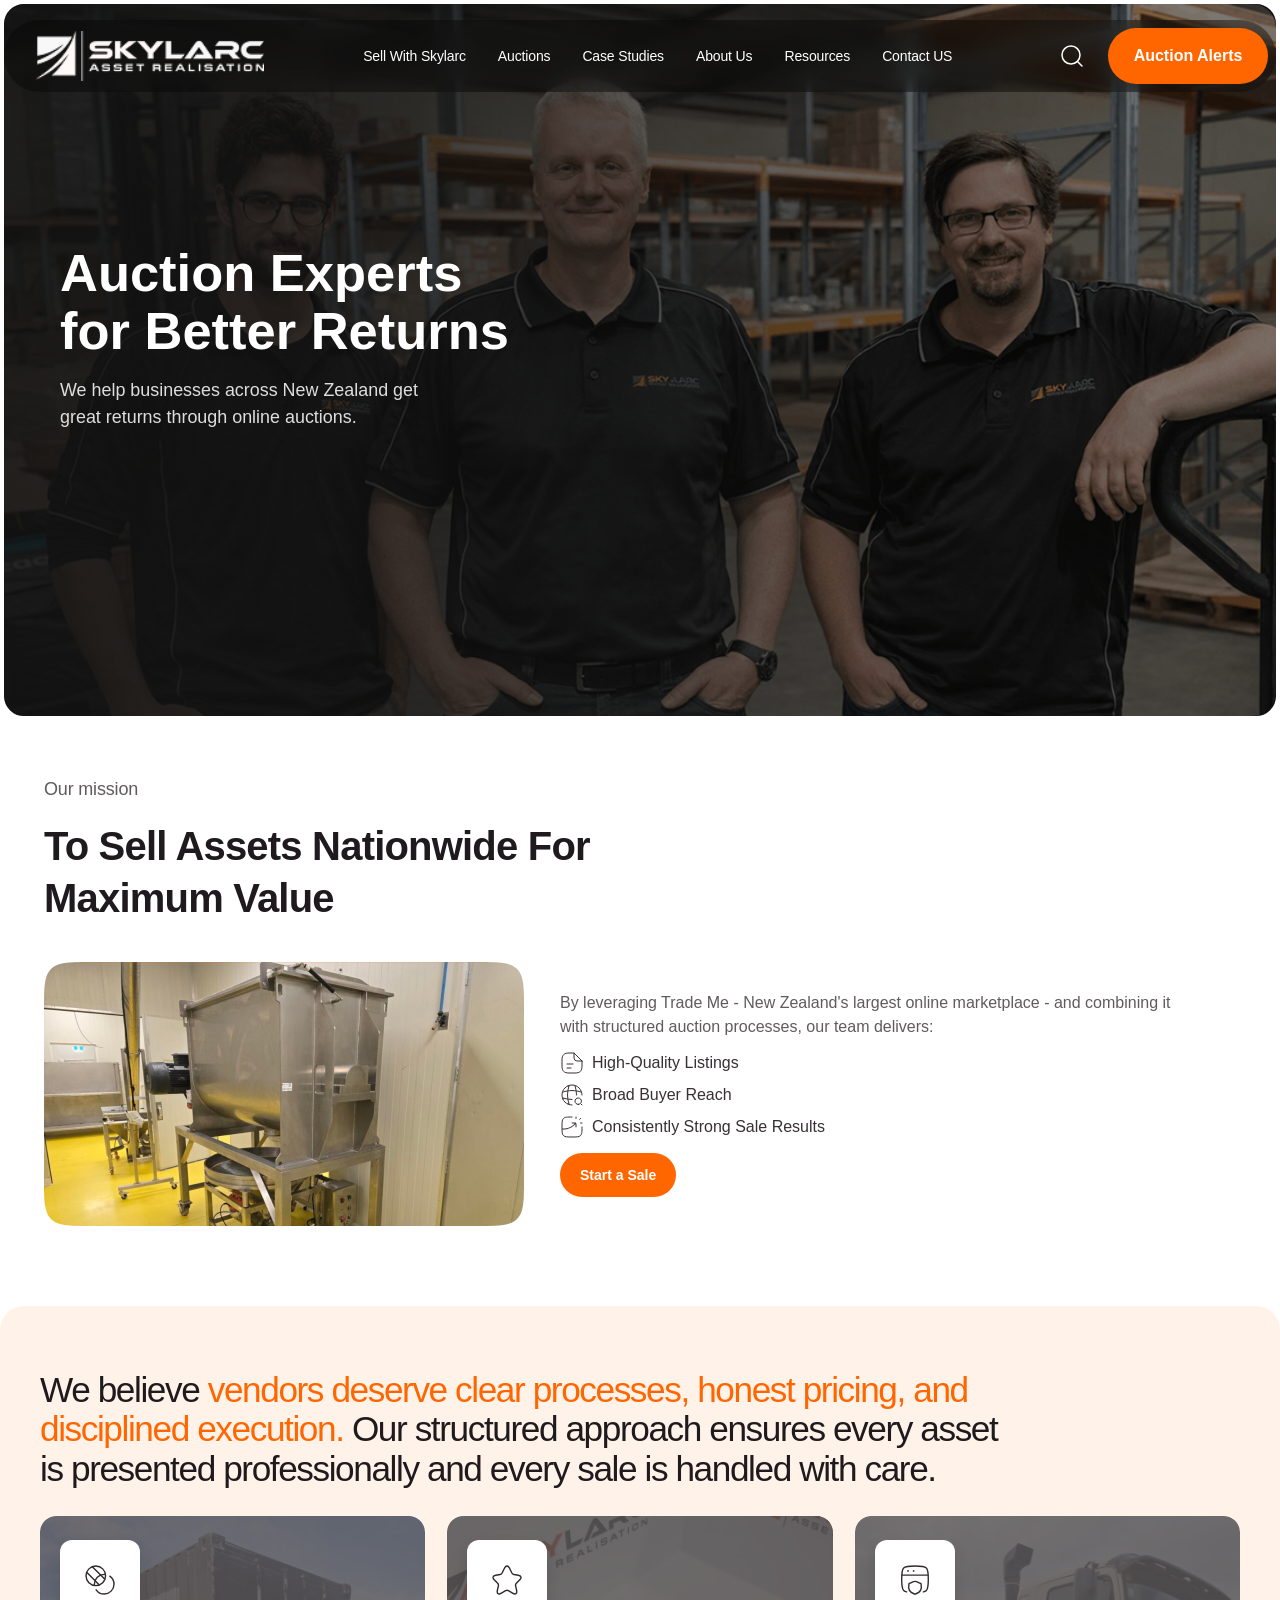
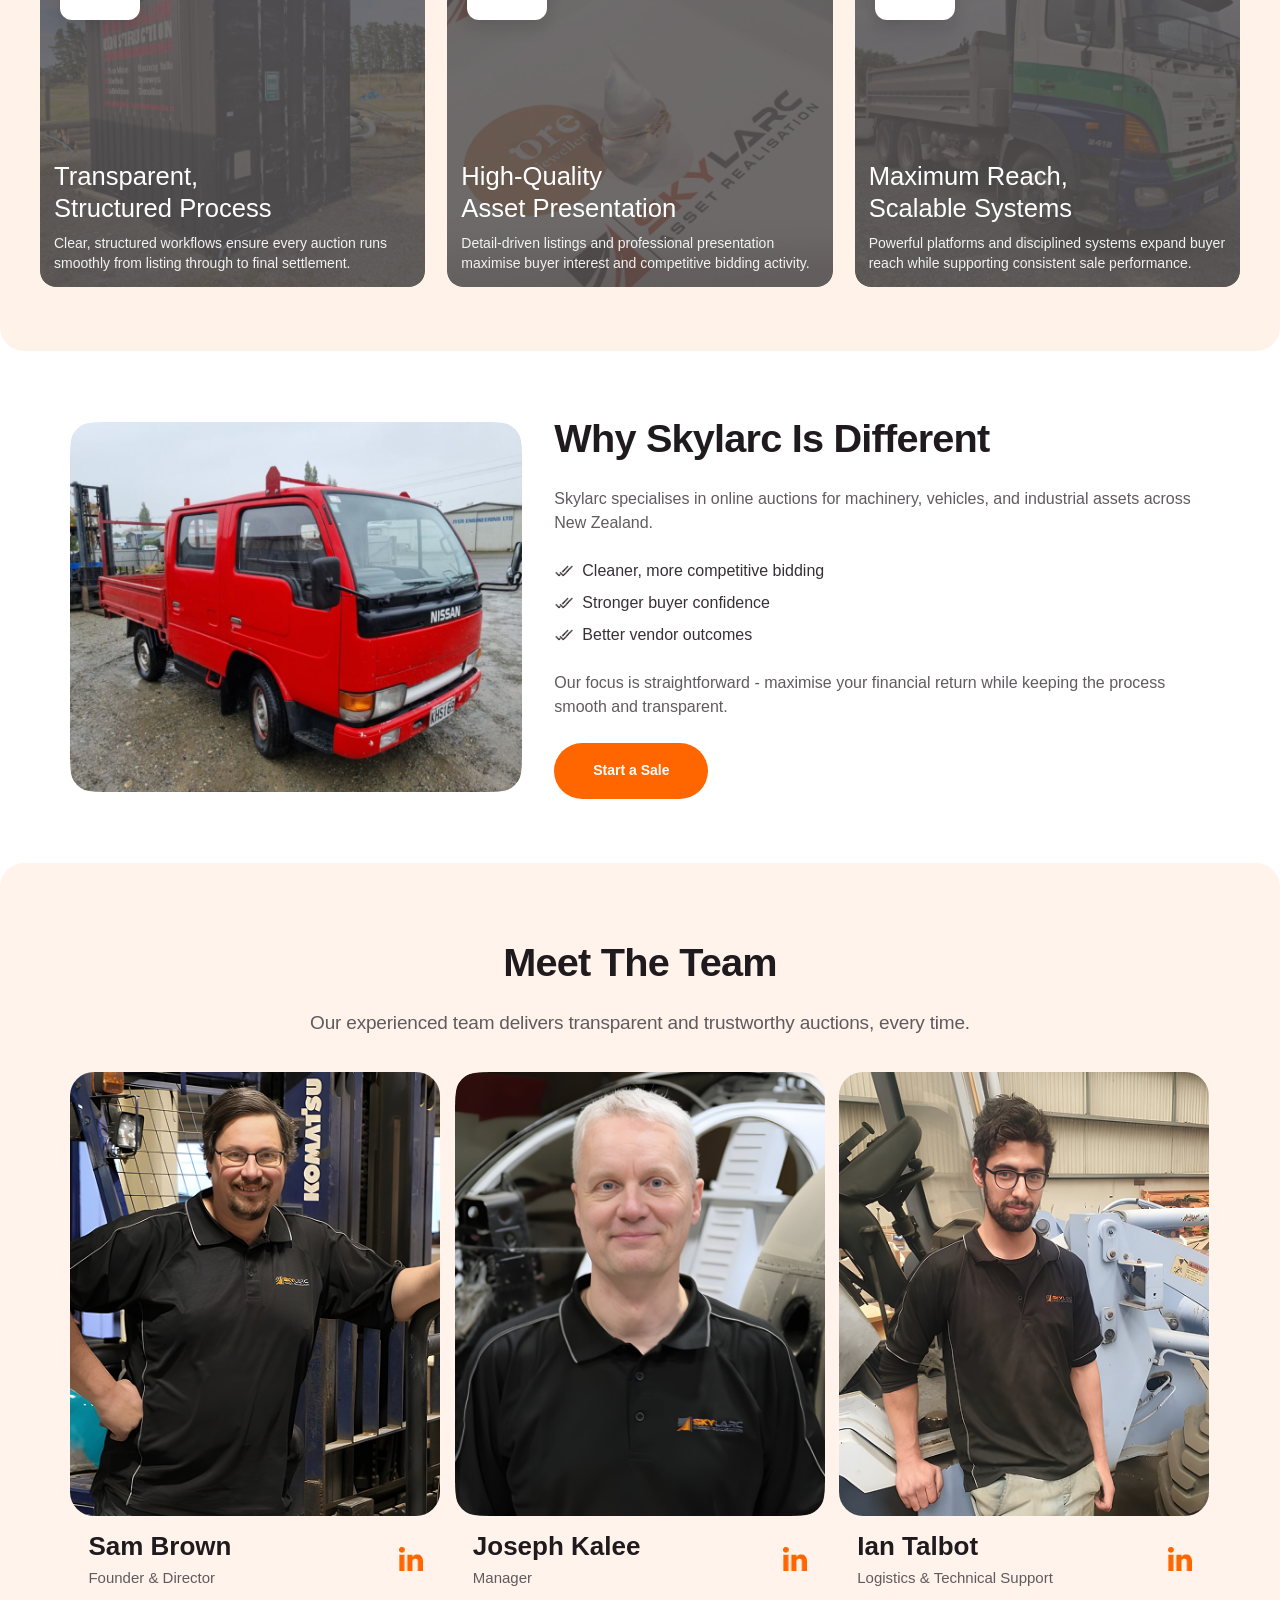
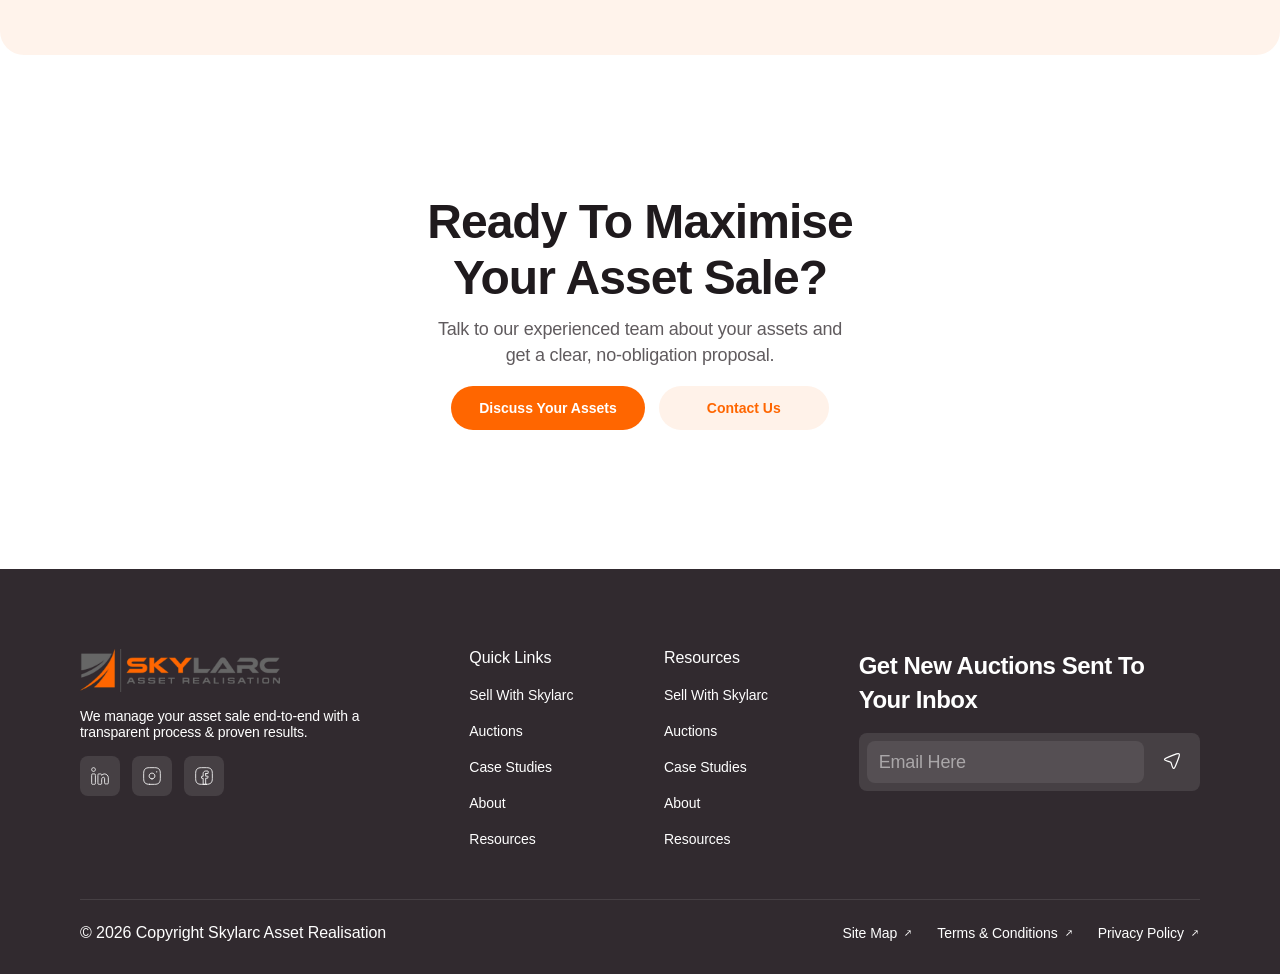
==== commit 981945b4: "about pg" ====
--- a/about.html
+++ b/about.html
@@ -92,19 +92,40 @@
       <div class="about-values-feature__grid">
         <article class="about-values-feature__card">
           <div class="about-values-feature__image-placeholder">
-            <img src="assets/Feature 1.png" alt="Transparent structured process" class="about-values-feature__image">
+            <img src="assets/10-cont.jpg" alt="Transparent structured process" class="about-values-feature__image">
+            <div class="about-values-feature__card-content">
+              <span class="about-values-feature__icon" aria-hidden="true">
+                <img src="assets/whole.svg" alt="">
+              </span>
+              <h3>Transparent,<br>Structured Process</h3>
+              <p>Clear, structured workflows ensure every auction runs smoothly from listing through to final settlement.</p>
+            </div>
           </div>
         </article>
 
         <article class="about-values-feature__card">
           <div class="about-values-feature__image-placeholder">
-            <img src="assets/Feature 2.png" alt="High-quality asset presentation" class="about-values-feature__image">
+            <img src="assets/egg.jpg" alt="High-quality asset presentation" class="about-values-feature__image">
+            <div class="about-values-feature__card-content">
+              <span class="about-values-feature__icon" aria-hidden="true">
+                <img src="assets/str.svg" alt="">
+              </span>
+              <h3>High-Quality<br>Asset Presentation</h3>
+              <p>Detail-driven listings and professional presentation maximise buyer interest and competitive bidding activity.</p>
+            </div>
           </div>
         </article>
 
         <article class="about-values-feature__card">
           <div class="about-values-feature__image-placeholder">
-            <img src="assets/feature 3.png" alt="Maximum reach scalable systems" class="about-values-feature__image">
+            <img src="assets/oil.jpg" alt="Maximum reach scalable systems" class="about-values-feature__image">
+            <div class="about-values-feature__card-content">
+              <span class="about-values-feature__icon" aria-hidden="true">
+                <img src="assets/F1.svg" alt="">
+              </span>
+              <h3>Maximum Reach,<br>Scalable Systems</h3>
+              <p>Powerful platforms and disciplined systems expand buyer reach while supporting consistent sale performance.</p>
+            </div>
           </div>
         </article>
       </div>
@@ -205,7 +226,7 @@
             <ul class="footer__list">
               <li><a href="sell.html" class="footer__link">Sell With Skylarc</a></li>
               <li><a href="auctions.html" class="footer__link">Auctions</a></li>
-              <li><a href="#" class="footer__link">Case Studies</a></li>
+              <li><a href="case-studies.html" class="footer__link">Case Studies</a></li>
               <li><a href="about.html" class="footer__link">About</a></li>
               <li><a href="resources.html" class="footer__link">Resources</a></li>
             </ul>
@@ -215,7 +236,7 @@
             <ul class="footer__list">
               <li><a href="sell.html" class="footer__link">Sell With Skylarc</a></li>
               <li><a href="auctions.html" class="footer__link">Auctions</a></li>
-              <li><a href="#" class="footer__link">Case Studies</a></li>
+              <li><a href="case-studies.html" class="footer__link">Case Studies</a></li>
               <li><a href="about.html" class="footer__link">About</a></li>
               <li><a href="resources.html" class="footer__link">Resources</a></li>
             </ul>
--- a/styles.css
+++ b/styles.css
@@ -4288,6 +4288,7 @@
 
 .about-page {
   background: #ffffff;
+  overflow-x: hidden;
 }
 
 .about-main {
@@ -4300,6 +4301,13 @@
   padding: 0;
   overflow: visible;
   background: #ffffff;
+}
+
+/* Keep all about sections within viewport (prevents right-side whitespace/scroll). */
+.about-main > section {
+  box-sizing: border-box;
+  width: 100%;
+  max-width: 100%;
 }
 
 .about-hero {
@@ -4417,12 +4425,12 @@
 }
 
 .about-mission-feature {
-  width: 1440px;
-  max-width: 100%;
+  width: 100%;
+  max-width: none;
   height: auto;
   opacity: 1;
   gap: 10px;
-  margin: 0 auto;
+  margin: 0;
   padding: 56px 44px;
   border-radius: 24px;
   background: #ffffff;
@@ -4630,10 +4638,10 @@
 }
 
 .about-values-feature {
-  width: 1440px;
-  max-width: 100%;
+  width: 100%;
+  max-width: none;
   min-height: 0;
-  margin: 24px auto 0;
+  margin: 24px 0 0;
   border-radius: 24px;
   background: #fff2e9;
   padding: 64px 40px;
@@ -4662,7 +4670,7 @@
 .about-values-feature__grid {
   display: grid;
   grid-template-columns: repeat(3, minmax(0, 1fr));
-  gap: clamp(8px, 1vw, 12px);
+  gap: clamp(14px, 1.8vw, 22px);
   width: 100%;
   justify-content: stretch;
 }
@@ -4671,10 +4679,10 @@
   width: 100%;
   min-width: 0;
   height: auto;
-  aspect-ratio: 405 / 424;
+  aspect-ratio: 405 / 390;
   border-radius: 16px;
   opacity: 1;
-  padding: 12px;
+  padding: 0;
   display: flex;
   justify-content: space-between;
   position: relative;
@@ -4686,24 +4694,56 @@
   width: 100%;
   height: 100%;
   border-radius: 16px;
-  background: linear-gradient(140deg, #9ea3ab 0%, #71747a 100%);
-  color: rgba(255, 255, 255, 0.95);
-  font-weight: 600;
-  display: flex;
-  align-items: center;
-  justify-content: center;
+  background: #d7d7d7;
+  position: relative;
+  overflow: hidden;
+}
+
+.about-values-feature__image-placeholder::after {
+  content: "";
+  position: absolute;
+  inset: 0;
+  background: rgba(88, 83, 83, 0.82);
+  z-index: 1;
 }
 
 .about-values-feature__image {
   width: 100%;
   height: 100%;
-  object-fit: contain;
-  background: #ffffff;
+  object-fit: cover;
+  background: transparent;
   display: block;
 }
 
+.about-values-feature.about-values--animate-ready .about-values-feature__intro {
+  opacity: 0;
+  transform: translateX(56px);
+  transition: transform 0.8s ease, opacity 0.8s ease;
+}
+
+.about-values-feature.about-values--animate-ready .about-values-feature__card {
+  opacity: 0;
+  transform: translateY(42px);
+  transition: transform 0.72s ease, opacity 0.72s ease;
+  transition-delay: var(--about-values-card-delay, 0.24s);
+}
+
+.about-values-feature.about-values--animate-ready.about-values--in-view .about-values-feature__intro,
+.about-values-feature.about-values--animate-ready.about-values--in-view .about-values-feature__card {
+  opacity: 1;
+}
+
+.about-values-feature.about-values--animate-ready.about-values--in-view .about-values-feature__intro {
+  transform: translateX(0);
+}
+
+.about-values-feature.about-values--animate-ready.about-values--in-view .about-values-feature__card {
+  transform: translateY(0);
+}
+
 .about-values-feature__card-content {
-  position: relative;
+  position: absolute;
+  inset: 0;
   z-index: 2;
   height: 100%;
   display: flex;
@@ -4713,30 +4753,40 @@
 }
 
 .about-values-feature__icon {
-  width: 36px;
-  height: 36px;
-  border-radius: 8px;
+  width: 80px;
+  height: 80px;
+  border-radius: 12px;
   background: #ffffff;
-  color: #605b5e;
-  font-size: 11px;
-  font-weight: 600;
   display: flex;
   align-items: center;
   justify-content: center;
+  padding: 16px;
+  box-sizing: border-box;
   margin-bottom: auto;
+  margin-top: 6px;
+  margin-left: 6px;
+  box-shadow: 0 8px 16px rgba(17, 17, 17, 0.12);
+}
+
+.about-values-feature__icon img {
+  width: 56px;
+  height: 56px;
+  max-width: none;
+  max-height: none;
+  display: block;
 }
 
 .about-values-feature__card-content h3 {
   margin: 0;
   color: #ffffff;
-  font-size: 30px;
+  font-size: clamp(24px, 2vw, 32px);
   font-weight: 500;
-  line-height: 36px;
+  line-height: 1.25;
 }
 
 .about-values-feature__card-content p {
   margin: 8px 0 0;
-  color: rgba(255, 255, 255, 0.88);
+  color: rgba(255, 255, 255, 0.92);
   font-size: 14px;
   line-height: 20px;
 }
@@ -8610,6 +8660,108 @@
 }
 
 .resources-page .rs-cta-actions {
+  display: flex;
+  align-items: center;
+  gap: 14px;
+  margin-top: 8px;
+}
+
+/* Home page uses the same maximise block as resources page */
+.home-page .rs-bottom-layout {
+  width: 100%;
+  max-width: none;
+  height: 514px;
+  display: flex;
+  gap: 10px;
+  margin: 0;
+  align-items: center;
+  justify-content: center;
+  position: relative;
+  overflow: hidden;
+  background: #ffffff;
+  border-radius: 24px;
+}
+
+.home-page .rs-cta-content {
+  width: 480px;
+  min-height: 220px;
+  display: flex;
+  flex-direction: column;
+  align-items: center;
+  gap: 10px;
+  text-align: center;
+  position: relative;
+  z-index: 3;
+}
+
+.home-page .rs-sales-card {
+  width: 377.5128556574px;
+  height: 397.3219991309px;
+  border: none;
+  padding: 0;
+  transform: rotate(2deg);
+  overflow: visible;
+  flex-shrink: 0;
+  background: transparent;
+  position: absolute;
+  left: -10px;
+  top: 130px;
+  z-index: 2;
+}
+
+.home-page .rs-sales-card img {
+  width: 100%;
+  height: 100%;
+  object-fit: contain;
+  display: block;
+}
+
+.home-page .rs-metrics-card {
+  width: 400.0000109413px;
+  height: 524.0937643357px;
+  border: none;
+  padding: 0;
+  transform: rotate(-2deg);
+  overflow: visible;
+  flex-shrink: 0;
+  background: transparent;
+  position: absolute;
+  right: -55px;
+  top: 10px;
+  z-index: 2;
+}
+
+.home-page .rs-metrics-card img {
+  width: 100%;
+  height: 100%;
+  object-fit: contain;
+  display: block;
+}
+
+.home-page .rs-cta-content h3 {
+  width: 470px;
+  margin: 0;
+  font-weight: 600;
+  font-size: 40px;
+  line-height: 52px;
+  letter-spacing: -0.02em;
+  text-align: center;
+  text-transform: capitalize;
+  color: #1f1a1d;
+}
+
+.home-page .rs-cta-content p {
+  width: 430px;
+  margin: 0;
+  font-weight: 400;
+  font-size: 18px;
+  line-height: 26px;
+  letter-spacing: -0.01em;
+  text-align: center;
+  color: #605b5e;
+}
+
+.home-page .rs-cta-actions {
   display: flex;
   align-items: center;
   gap: 14px;
@@ -10101,30 +10253,18 @@
   border-radius: 20px;
 }
 
-/* Match site-wide primary pill (.btn--primary); override .auction-single-banner__cta fixed size */
-.case-study-internal-page .auction-single-banner__cta.btn.btn--primary {
+.case-study-internal-page .auction-single-banner__cta {
   width: auto;
-  min-width: 160px;
-  height: auto;
-  min-height: 0;
-  margin-top: 14px;
-  display: inline-flex;
-  align-items: center;
-  justify-content: center;
+  min-width: 150px;
+  height: 44px;
+  padding: 0 20px;
+  border-radius: 999px;
   gap: 8px;
-  padding: var(--spacing-lg) var(--spacing-2xl);
-  font-size: 16px;
-  line-height: 24px;
-  font-weight: 600;
-  border-radius: 50px;
-  background-color: var(--color-primary);
-  border: 2px solid var(--color-primary);
-  color: var(--color-white);
-  text-align: center;
-  vertical-align: middle;
-}
-
-.case-study-internal-page .auction-single-banner__cta.btn.btn--primary span {
+  font-size: 14px;
+  line-height: 1;
+}
+
+.case-study-internal-page .auction-single-banner__cta span {
   font-size: 16px;
   line-height: 1;
 }
@@ -12935,19 +13075,41 @@
     min-height: 420px;
   }
 
+  .home-page .rs-bottom-layout {
+    height: auto;
+    padding: 36px 16px;
+    min-height: 420px;
+  }
+
   .resources-page .rs-sales-card,
   .resources-page .rs-metrics-card {
     display: none;
   }
 
+  .home-page .rs-sales-card,
+  .home-page .rs-metrics-card {
+    display: none;
+  }
+
   .resources-page .rs-cta-content {
     width: 100%;
     max-width: 620px;
     gap: 20px;
   }
 
+  .home-page .rs-cta-content {
+    width: 100%;
+    max-width: 620px;
+    gap: 20px;
+  }
+
   .resources-page .rs-cta-content h3,
   .resources-page .rs-cta-content p {
+    width: 100%;
+  }
+
+  .home-page .rs-cta-content h3,
+  .home-page .rs-cta-content p {
     width: 100%;
   }
 }
@@ -13360,13 +13522,32 @@
     overflow: hidden;
   }
 
+  .home-page .rs-bottom-layout {
+    height: auto;
+    min-height: 460px;
+    padding: 56px 32px;
+    overflow: hidden;
+  }
+
   .resources-page .rs-cta-content {
     width: 100%;
     max-width: 620px;
     gap: 16px;
   }
 
+  .home-page .rs-cta-content {
+    width: 100%;
+    max-width: 620px;
+    gap: 16px;
+  }
+
   .resources-page .rs-cta-content h3 {
+    width: 100%;
+    font-size: 40px;
+    line-height: 48px;
+  }
+
+  .home-page .rs-cta-content h3 {
     width: 100%;
     font-size: 40px;
     line-height: 48px;
@@ -13379,7 +13560,19 @@
     line-height: 24px;
   }
 
+  .home-page .rs-cta-content p {
+    width: 100%;
+    max-width: 560px;
+    font-size: 16px;
+    line-height: 24px;
+  }
+
   .resources-page .rs-cta-actions {
+    flex-wrap: wrap;
+    justify-content: center;
+  }
+
+  .home-page .rs-cta-actions {
     flex-wrap: wrap;
     justify-content: center;
   }
@@ -13393,6 +13586,15 @@
     z-index: 1;
   }
 
+  .home-page .rs-sales-card {
+    display: block;
+    width: 260px;
+    height: auto;
+    left: -74px;
+    top: 180px;
+    z-index: 1;
+  }
+
   .resources-page .rs-metrics-card {
     display: block;
     width: 270px;
@@ -13401,6 +13603,15 @@
     top: 44px;
     z-index: 1;
   }
+
+  .home-page .rs-metrics-card {
+    display: block;
+    width: 270px;
+    height: auto;
+    right: -96px;
+    top: 44px;
+    z-index: 1;
+  }
 }
 
 @media (max-width: 767px) {
@@ -13411,19 +13622,44 @@
     overflow: hidden;
   }
 
+  .home-page .rs-bottom-layout {
+    height: auto;
+    min-height: 0;
+    padding: 56px 16px;
+    overflow: hidden;
+  }
+
   .resources-page .rs-cta-content {
     width: 100%;
     min-height: auto;
     gap: 16px;
   }
 
+  .home-page .rs-cta-content {
+    width: 100%;
+    min-height: auto;
+    gap: 16px;
+  }
+
   .resources-page .rs-cta-content h3 {
     width: 100%;
     font-size: 32px;
     line-height: 40px;
   }
 
+  .home-page .rs-cta-content h3 {
+    width: 100%;
+    font-size: 32px;
+    line-height: 40px;
+  }
+
   .resources-page .rs-cta-content p {
+    width: 100%;
+    font-size: 15px;
+    line-height: 22px;
+  }
+
+  .home-page .rs-cta-content p {
     width: 100%;
     font-size: 15px;
     line-height: 22px;
@@ -13438,6 +13674,15 @@
     justify-content: center;
   }
 
+  .home-page .rs-cta-actions {
+    width: 100%;
+    flex-direction: column;
+    gap: 12px;
+    margin-top: 4px;
+    align-items: center;
+    justify-content: center;
+  }
+
   .resources-page .rs-cta-primary,
   .resources-page .rs-cta-secondary {
     width: auto;
@@ -13447,6 +13692,11 @@
 
   .resources-page .rs-sales-card,
   .resources-page .rs-metrics-card {
+    display: none;
+  }
+
+  .home-page .rs-sales-card,
+  .home-page .rs-metrics-card {
     display: none;
   }
 }
@@ -16244,18 +16494,7 @@
     gap: 12px;
   }
 
-  .case-study-internal-page .auction-single-banner__cta.btn.btn--primary {
-    min-width: 170px;
-    height: auto;
-    padding: var(--spacing-lg) var(--spacing-xl);
-    font-size: 16px;
-    line-height: 24px;
-  }
-
-  .case-study-internal-page .auction-single-banner__cta.btn.btn--primary span {
-    font-size: 16px;
-  }
-
+  .case-study-internal-page .auction-single-banner__cta,
   .case-study-single-page .auction-single-banner__cta {
     min-width: 170px;
     height: 42px;
@@ -16263,6 +16502,7 @@
     font-size: 15px;
   }
 
+  .case-study-internal-page .auction-single-banner__cta span,
   .case-study-single-page .auction-single-banner__cta span {
     font-size: 15px;
   }
@@ -18028,25 +18268,7 @@
     width: 100%;
   }
 
-  .case-study-internal-page .auction-single-banner__cta.btn.btn--primary {
-    order: 5;
-    width: 100%;
-    max-width: none;
-    min-width: 0;
-    height: auto;
-    min-height: 44px;
-    margin-top: 10px;
-    padding: 12px 20px;
-    font-size: 14px;
-    line-height: 20px;
-    display: inline-flex;
-    justify-content: center;
-  }
-
-  .case-study-internal-page .auction-single-banner__cta.btn.btn--primary span {
-    font-size: 14px;
-  }
-
+  .case-study-internal-page .auction-single-banner__cta,
   .case-study-single-page .auction-single-banner__cta {
     order: 5;
     width: 100%;
@@ -18060,6 +18282,7 @@
     justify-content: center;
   }
 
+  .case-study-internal-page .auction-single-banner__cta span,
   .case-study-single-page .auction-single-banner__cta span {
     font-size: 12px;
   }
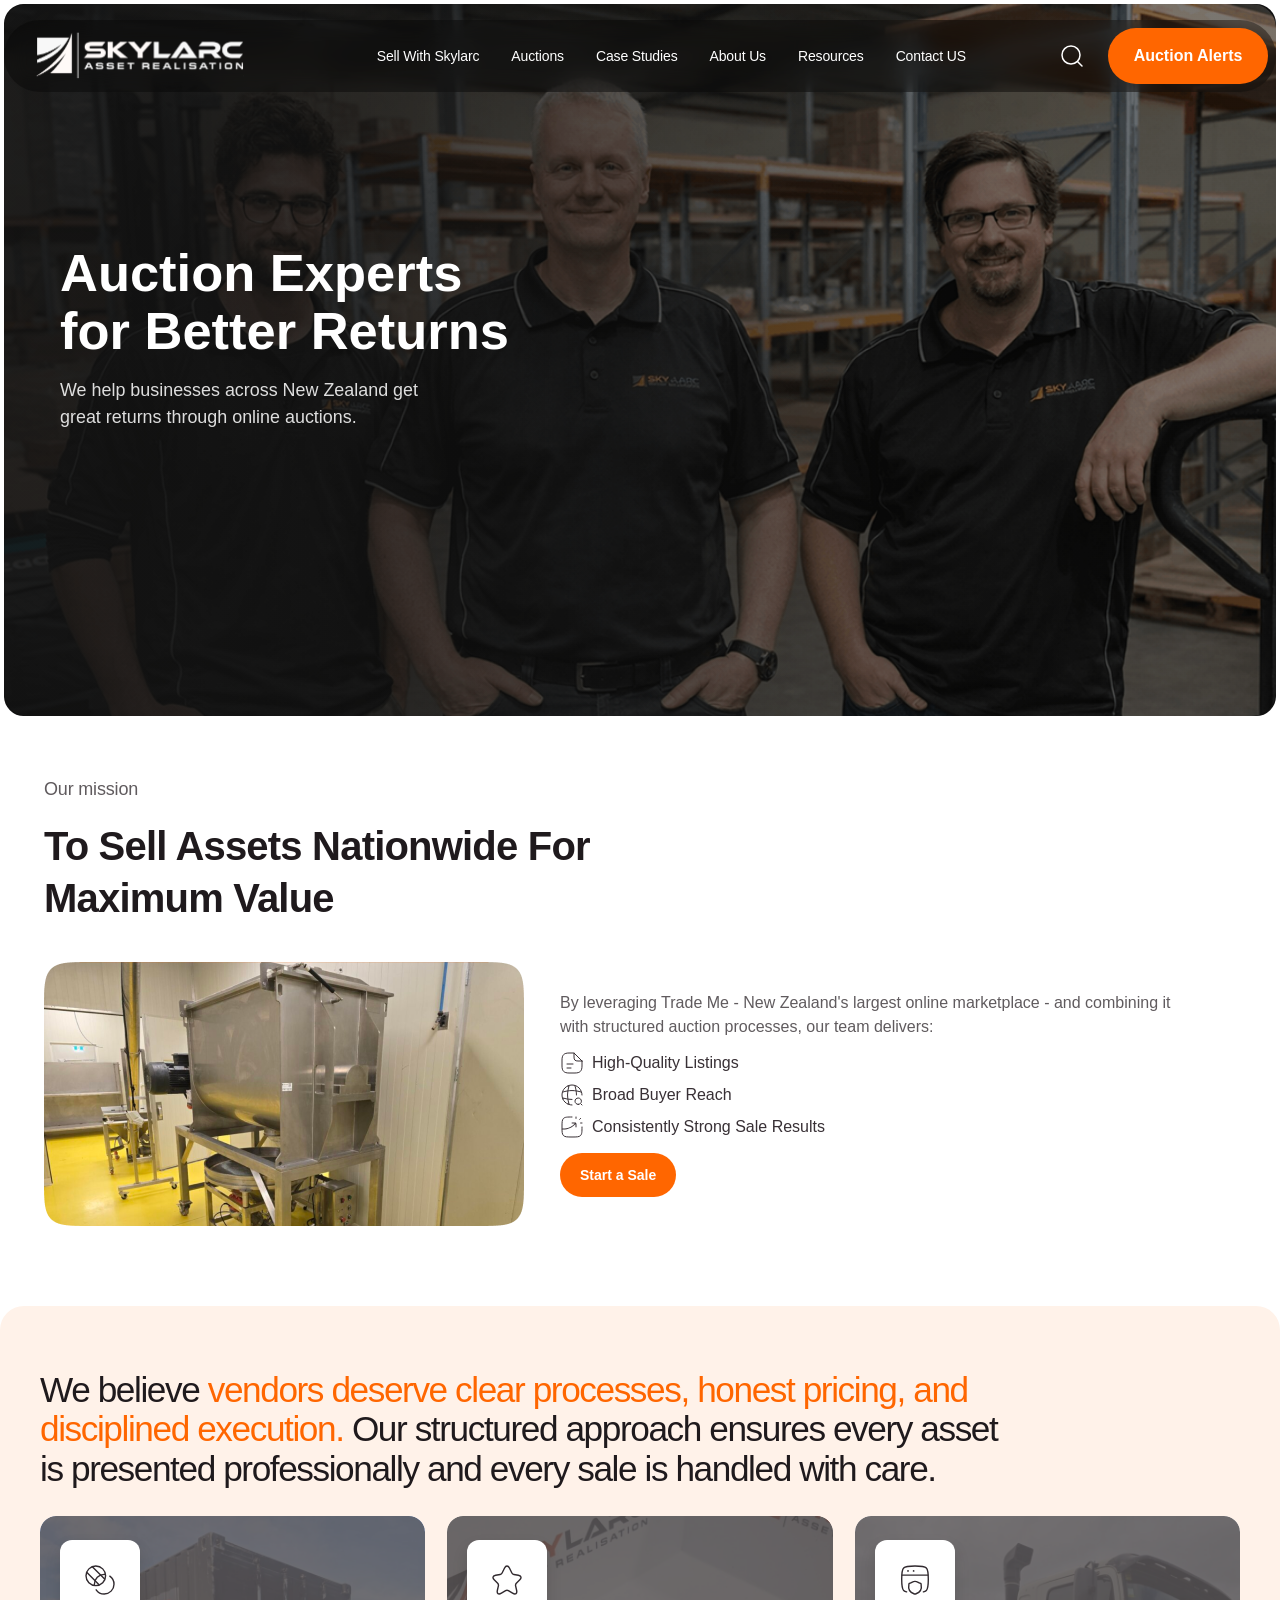
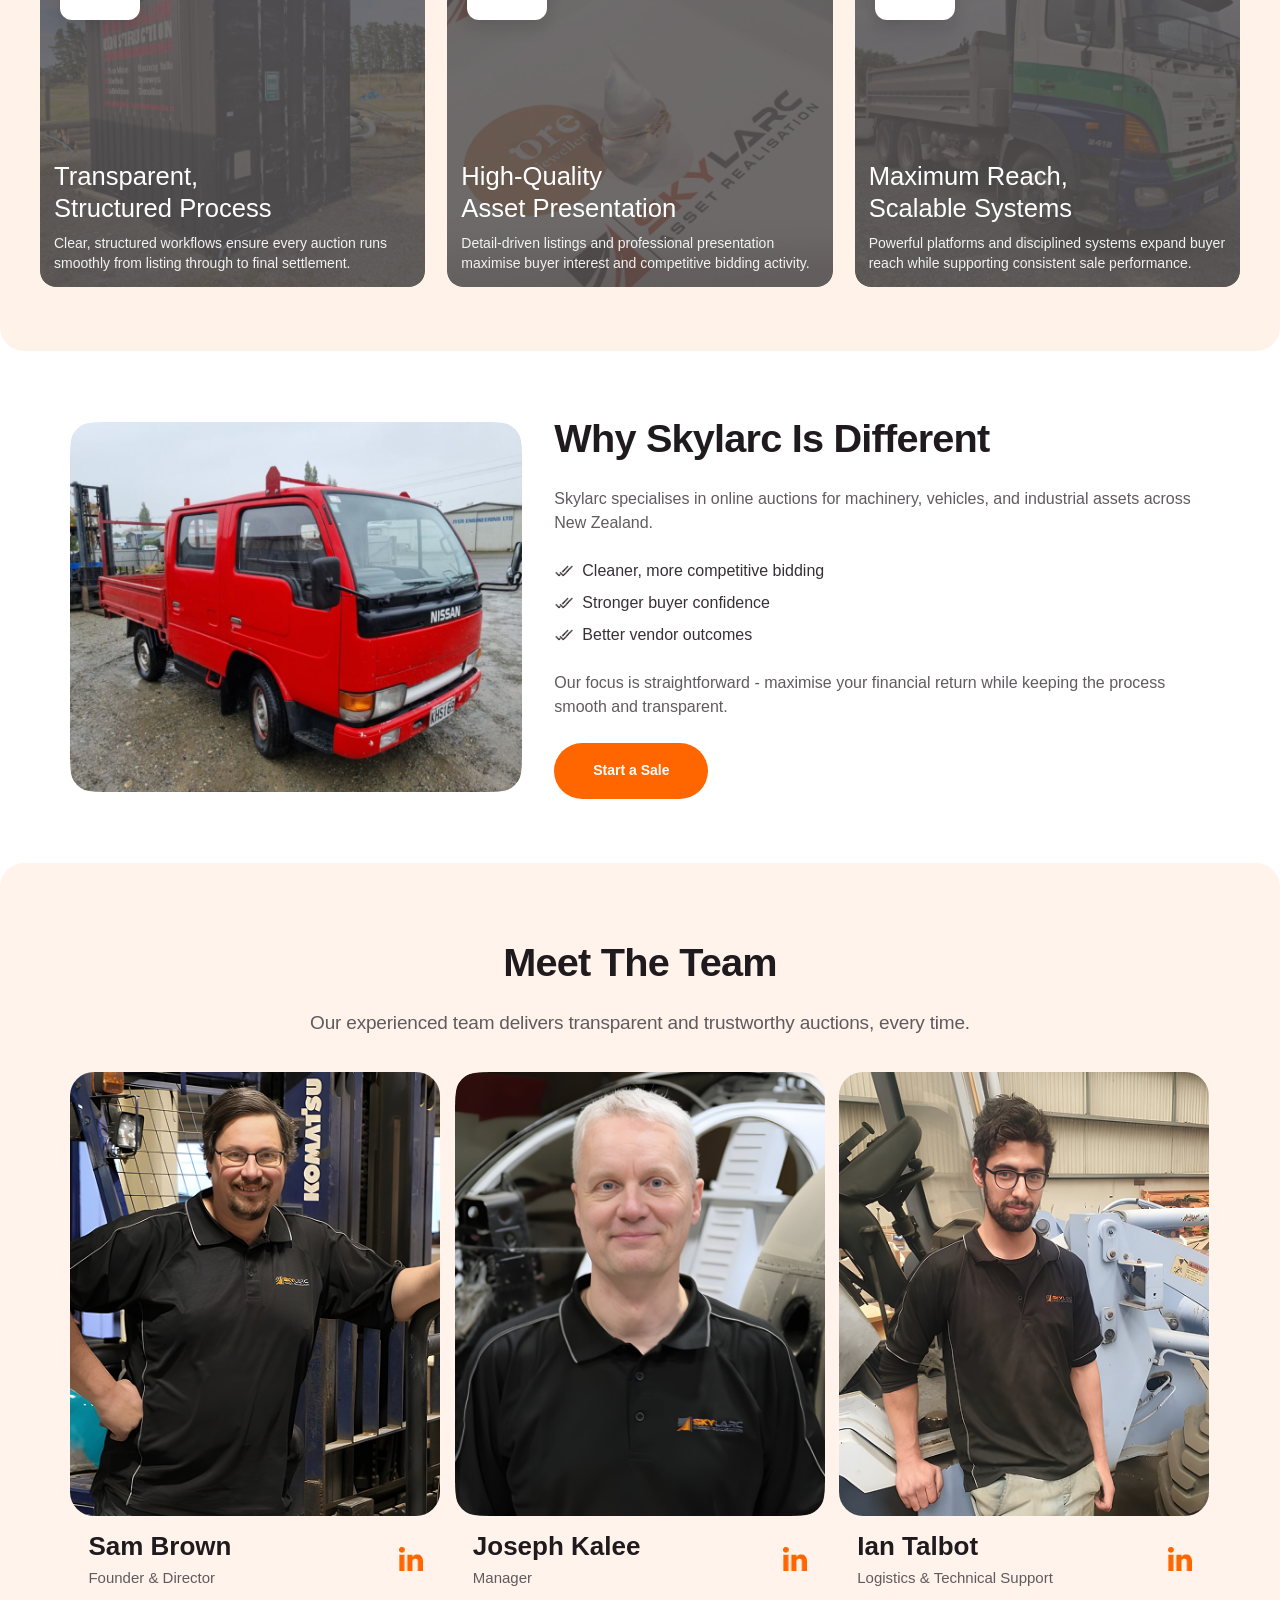
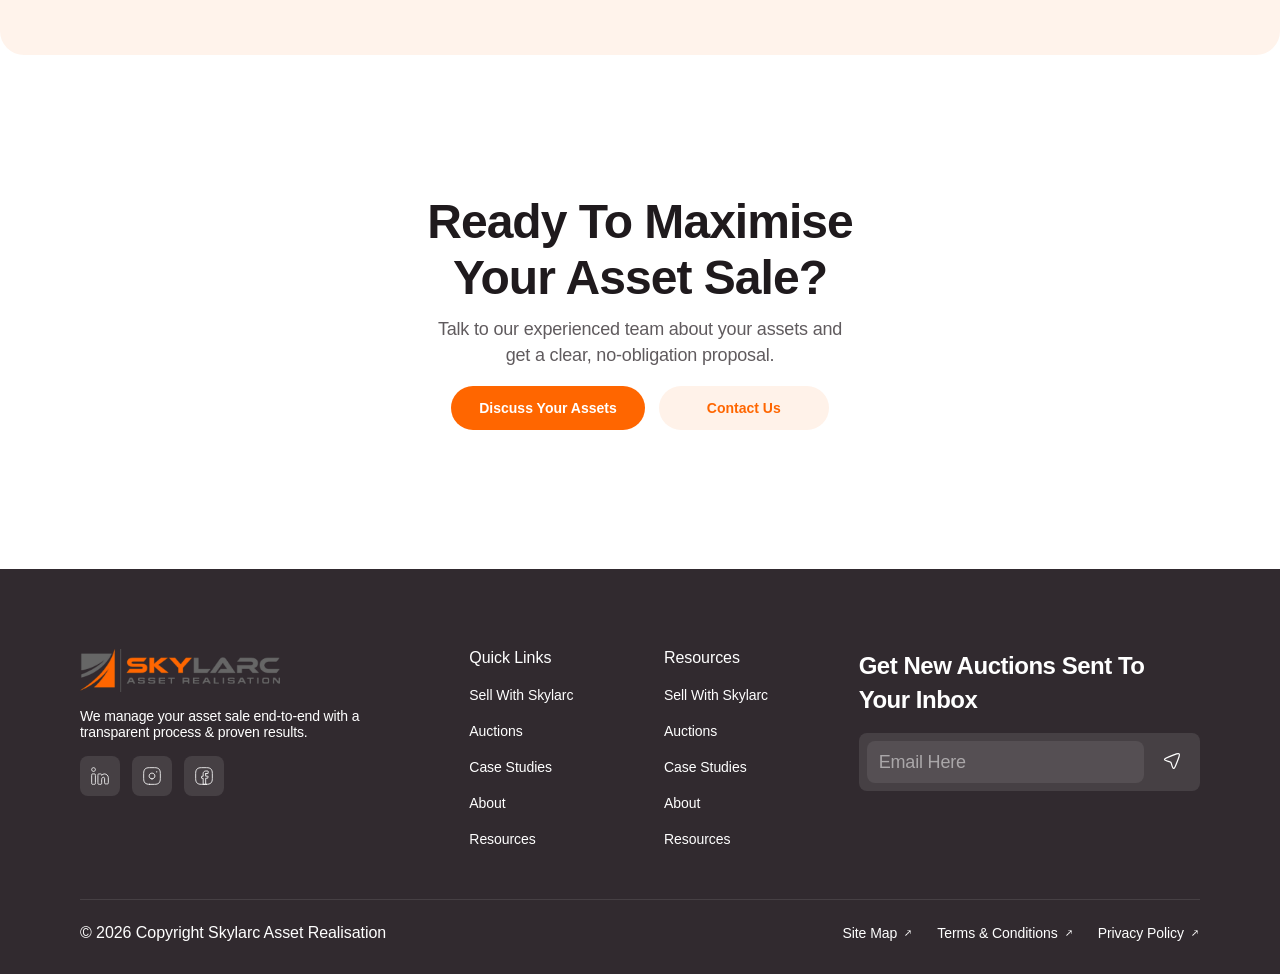
==== commit 49234cd8: "logo svg" ====
--- a/about.html
+++ b/about.html
@@ -13,7 +13,7 @@
         <div class="navbar__container">
           <div class="navbar__logo">
             <a href="/">
-              <img src="assets/Logo_Image.png" alt="SkyLarc Auctions Logo" class="navbar__logo-img">
+              <img src="assets/skylarc-logo.svg" alt="SkyLarc Auctions Logo" class="navbar__logo-img">
             </a>
           </div>
           <nav class="navbar__menu" id="navMenu">
--- a/styles.css
+++ b/styles.css
@@ -1511,6 +1511,7 @@
   .upcoming-auctions-page .section-5__review-list {
     width: 100%;
     height: auto;
+    min-height: 0;
     margin-top: 0;
     margin-left: auto;
     margin-right: auto;
@@ -1519,39 +1520,26 @@
     flex-direction: column;
     align-items: center;
     gap: 0;
-    padding: 8px 36px 12px;
+    padding: 8px 16px 12px;
     box-sizing: border-box;
   }
 
-  .upcoming-auctions-page .section-5__carousel-btn {
-    display: flex;
-    position: absolute;
-    top: 50%;
-    transform: translateY(-50%);
-    width: 28px;
-    height: 28px;
-  }
-
-  .upcoming-auctions-page .section-5__carousel-btn--prev {
-    left: 0;
-    right: auto;
-  }
-
-  .upcoming-auctions-page .section-5__carousel-btn--next {
-    right: 0;
-    left: auto;
-  }
-
-  .upcoming-auctions-page .section-5__carousel-btn--prev img {
-    transform: rotate(-90deg);
-  }
-
-  .upcoming-auctions-page .section-5__carousel-btn--next img {
-    transform: rotate(270deg);
-  }
-
+  .upcoming-auctions-page .section-5__review-cards {
+    gap: 12px;
+    width: 100%;
+    max-width: 100%;
+  }
+
+  .upcoming-auctions-page .section-5__review-cards::before {
+    top: -6px;
+    bottom: -6px;
+    background-size: 104% auto;
+    border-radius: 10px;
+  }
+
+  /* No carousel controls on this page — show all testimonials */
   .upcoming-auctions-page .section-5__review-card {
-    display: none;
+    display: block;
     padding: 14px 12px;
     border-radius: 10px;
     margin-left: auto;
@@ -2597,6 +2585,21 @@
   border: 1px solid #D8DAE5;
   background: #FFF;
   overflow: hidden;
+  color: inherit;
+  text-decoration: none;
+  transition: transform 0.25s ease, box-shadow 0.25s ease, border-color 0.25s ease;
+}
+
+a.section-3__card:hover,
+a.section-3__card:focus-visible {
+  transform: translateY(-2px);
+  box-shadow: 0 12px 28px rgba(31, 26, 29, 0.08);
+  border-color: #B8B2B5;
+}
+
+a.section-3__card:focus-visible {
+  outline: 2px solid #1F1A1D;
+  outline-offset: 2px;
 }
 
 .section-3__image-wrapper {
@@ -3574,6 +3577,79 @@
   padding-right: 56px;
 }
 
+/* Upcoming auctions testimonial section - matches the standard auctions/home/sell layout */
+.upcoming-auctions-page .section-5-placeholder {
+  width: 100%;
+  max-width: none;
+  height: auto;
+  margin: 0;
+  padding: 120px clamp(20px, 5vw, 80px) 100px;
+  gap: 40px;
+  border-radius: 24px;
+  box-sizing: border-box;
+}
+
+.upcoming-auctions-page .section-5__reviews {
+  width: 1280px;
+  max-width: 1280px;
+  height: 708px;
+  padding: 32px;
+  gap: 32px;
+  border-radius: 24px;
+  grid-template-columns: 500px 700px;
+  box-sizing: border-box;
+}
+
+.upcoming-auctions-page .section-5__image-placeholder {
+  width: 500px;
+  max-width: 500px;
+  height: 644px;
+  min-height: 644px;
+  border-radius: 24px;
+  align-self: stretch;
+}
+
+.upcoming-auctions-page .section-5__client-image {
+  border-radius: 24px;
+}
+
+.upcoming-auctions-page .section-5__review-list {
+  width: 700px;
+  max-width: 700px;
+  height: 644px;
+  min-height: 644px;
+  padding-right: 0;
+}
+
+.upcoming-auctions-page .section-5__review-cards {
+  position: relative;
+  display: flex;
+  flex-direction: column;
+  gap: clamp(14px, 2vw, 20px);
+  width: 100%;
+  z-index: 0;
+}
+
+/* Overlay spans the review card stack */
+.upcoming-auctions-page .section-5__review-cards::before {
+  content: "";
+  position: absolute;
+  inset: 0;
+  background:
+    linear-gradient(#312A2F, #312A2F),
+    url("assets/Review Background.png") center / 112% auto no-repeat;
+  background-blend-mode: multiply;
+  opacity: 0.72;
+  pointer-events: none;
+  z-index: 0;
+  border-radius: 14px;
+}
+
+.upcoming-auctions-page .section-5__review-cards > .section-5__review-card {
+  position: relative;
+  z-index: 1;
+}
+
 .section-5__carousel-btn {
   display: flex;
   align-items: center;
@@ -8304,6 +8380,9 @@
 }
 
 .resources-page .rs-faq-list {
+  --rs-faq-panel-duration: 1.15s;
+  /* Arrow rotation and answer fade share this duration */
+  --rs-faq-motion-duration: 1.15s;
   width: min(736px, 100%);
   height: 588px;
   margin: 0 auto;
@@ -8318,6 +8397,8 @@
   border-radius: 16px;
   background: #f2f3f6;
   overflow: hidden;
+  display: flex;
+  flex-direction: column;
 }
 
 .resources-page .rs-faq-list.rs-faq-list--animate-ready details {
@@ -8333,7 +8414,35 @@
 }
 
 .resources-page .rs-faq-list details:not([open]) {
-  height: 74px;
+  min-height: 74px;
+}
+
+.resources-page .rs-faq-answer {
+  display: grid;
+  grid-template-rows: 0fr;
+  transition: grid-template-rows var(--rs-faq-panel-duration) cubic-bezier(0.22, 1, 0.36, 1);
+}
+
+.resources-page .rs-faq-list details[open] .rs-faq-answer {
+  grid-template-rows: 1fr;
+}
+
+.resources-page .rs-faq-answer-inner {
+  overflow: hidden;
+  min-height: 0;
+}
+
+/* Hide answer copy only while collapsed — avoids invisible text when [open] but no helper class matched */
+.resources-page .rs-faq-list details:not([open]) .rs-faq-answer-inner {
+  opacity: 0;
+  transform: translate3d(0, -12px, 0);
+}
+
+/* Same as default-expanded vendor row: panel animates (grid); answer copy shows with no extra stagger */
+.resources-page .rs-faq-list details[open] .rs-faq-answer-inner {
+  opacity: 1;
+  transform: translate3d(0, 0, 0);
+  transition: none;
 }
 
 .resources-page .rs-faq-list summary {
@@ -8372,18 +8481,19 @@
   width: 24px;
   height: 24px;
   display: block;
-}
-
-.resources-page .faq-arrow .arrow-up {
-  display: none;
-}
-
-.resources-page .rs-faq-list details[open] .faq-arrow .arrow-down {
-  display: none;
-}
-
-.resources-page .rs-faq-list details[open] .faq-arrow .arrow-up {
-  display: block;
+  transform: rotate(0deg);
+  transform-origin: 50% 50%;
+  transition: transform var(--rs-faq-motion-duration) cubic-bezier(0.22, 1, 0.36, 1);
+}
+
+.resources-page .rs-faq-list details[open] .faq-arrow img {
+  transform: rotate(180deg);
+}
+
+/* Pre-expanded row on first paint only */
+.resources-page .rs-faq-list details.rs-faq-default-open[open] .faq-arrow img {
+  transform: rotate(180deg);
+  transition: none;
 }
 
 .resources-page .rs-faq-list p {
@@ -8394,6 +8504,27 @@
   line-height: 24px;
   letter-spacing: -0.02em;
   color: #1f1a1d;
+}
+
+@media (prefers-reduced-motion: reduce) {
+  .resources-page .rs-faq-list {
+    --rs-faq-panel-duration: 0.01ms;
+    --rs-faq-motion-duration: 0.01ms;
+  }
+
+  .resources-page .rs-faq-answer {
+    transition-duration: 0.01ms;
+  }
+
+  .resources-page .faq-arrow img {
+    transition-duration: 0.01ms;
+  }
+
+  .resources-page .rs-faq-list details[open] .rs-faq-answer-inner {
+    transition-duration: 0.01ms;
+    transition-delay: 0s !important;
+    transform: none;
+  }
 }
 
 .resources-page .rs-faq-bottom-line {
@@ -9197,6 +9328,13 @@
   border-radius: 4px;
   outline-offset: 2px;
   transition: color 0.2s ease;
+  background: transparent;
+  border: 0;
+  padding: 0;
+  margin: 0;
+  text-align: left;
+  appearance: none;
+  -webkit-appearance: none;
 }
 
 .auctions-market-overlay__grid-link:hover {
@@ -10177,27 +10315,56 @@
   display: block;
 }
 
-.case-study-internal-page .case-study-internal-stats {
+.case-study-internal-page .case-study-internal-stats,
+.case-study-single-page .case-study-internal-stats {
   display: flex;
   justify-content: flex-end;
   gap: 14px;
   align-self: flex-start;
-  margin-top: 16px;
-  transform: translateX(-18px);
-}
-
-.case-study-internal-page .navbar__container {
-  width: min(1220px, calc(100% - 48px));
+  transform: translateX(-60px);
+}
+
+.case-study-internal-page .case-study-internal-stats {
+  margin-top: 66px;
+}
+
+.case-study-single-page .case-study-internal-stats {
+  margin-top: 48px;
+}
+
+/* Same horizontal band as .case-study-internal-inner (Martin Jetpack banner / section content) */
+.case-study-internal-page .navbar,
+.case-study-single-page .navbar {
+  left: 50%;
+  right: auto;
+  transform: translateX(-50%);
+  width: 100%;
+  max-width: 1440px;
+  padding: var(--spacing-lg) clamp(16px, 5vw, 80px);
+  box-sizing: border-box;
+  justify-content: flex-start;
+}
+
+.case-study-internal-page .navbar__container,
+.case-study-single-page .navbar__container {
+  flex: 1 1 auto;
+  width: 100%;
+  max-width: none;
+  margin-left: 0;
+  margin-right: 0;
+  box-sizing: border-box;
   border-radius: 999px;
 }
 
-/* Case study internal: full-bleed sections (like about/index), white page bg, content capped in .case-study-internal-inner */
-body.case-study-internal-page.auction-single-page {
+/* Case study internal + single: full-bleed sections (like about/index), white page bg, content capped in .case-study-internal-inner */
+body.case-study-internal-page.auction-single-page,
+body.case-study-single-page.auction-single-page {
   background: #ffffff;
 }
 
-/* Case study internal: section-wise bands + inner max-width (no single white layout wrapper) */
-.case-study-internal-page .auction-single-main {
+/* Case study internal + single: section-wise bands + inner max-width (no single white layout wrapper) */
+.case-study-internal-page .auction-single-main,
+.case-study-single-page .auction-single-main {
   width: 100%;
   max-width: none;
   margin: 0;
@@ -10206,7 +10373,8 @@
   background: #ffffff;
 }
 
-.case-study-internal-page .case-study-internal-inner {
+.case-study-internal-page .case-study-internal-inner,
+.case-study-single-page .case-study-internal-inner {
   width: 100%;
   max-width: 1440px;
   margin-left: auto;
@@ -10216,7 +10384,8 @@
   box-sizing: border-box;
 }
 
-.case-study-internal-page .case-study-internal-section {
+.case-study-internal-page .case-study-internal-section,
+.case-study-single-page .case-study-internal-section {
   width: 100%;
   max-width: none;
   margin-left: 0;
@@ -10227,17 +10396,20 @@
   box-sizing: border-box;
 }
 
-.case-study-internal-page .case-study-internal-intro-section {
+.case-study-internal-page .case-study-internal-intro-section,
+.case-study-single-page .case-study-internal-intro-section {
   margin-top: 72px;
   background: #ffffff;
 }
 
-.case-study-internal-page .case-study-internal-intro-section .case-study-internal-inner {
+.case-study-internal-page .case-study-internal-intro-section .case-study-internal-inner,
+.case-study-single-page .case-study-internal-intro-section .case-study-internal-inner {
   padding-top: clamp(16px, 3vw, 28px);
   padding-bottom: clamp(16px, 3vw, 28px);
 }
 
-.case-study-internal-page .auction-single-banner {
+.case-study-internal-page .auction-single-banner,
+.case-study-single-page .auction-single-banner {
   border-radius: 18px;
 }
 
@@ -10245,11 +10417,13 @@
   margin-top: 24px;
 }
 
-.case-study-internal-page .auction-single-main-image {
+.case-study-internal-page .auction-single-main-image,
+.case-study-single-page .auction-single-main-image {
   border-radius: 30px;
 }
 
-.case-study-internal-page .auction-single-thumb-row {
+.case-study-internal-page .auction-single-thumb-row,
+.case-study-single-page .auction-single-thumb-row {
   border-radius: 20px;
 }
 
@@ -10314,33 +10488,44 @@
 .case-study-internal-page .case-study-internal-inner--spec {
   display: grid;
   grid-template-columns: minmax(0, 1.05fr) minmax(0, 0.95fr);
-  gap: 64px;
+  gap: 72px;
   padding-top: 72px;
   padding-bottom: 72px;
 }
 
 .case-study-internal-page .auction-single-spec-right h3 {
   width: min(560px, 100%);
-  margin-bottom: 14px;
+  margin-bottom: 20px;
   font-size: clamp(32px, 2.6vw, 40px);
   line-height: 1.18;
 }
 
 .case-study-internal-page .auction-single-spec-right > p {
   max-width: 560px;
-  margin-bottom: 18px;
+  margin-bottom: 20px;
+  font-size: 18px;
+  line-height: 30px;
+}
+
+.case-study-internal-page .auction-single-spec-right li {
+  padding: 12px 0;
+}
+
+.case-study-internal-page .auction-single-spec-right li span {
   font-size: 17px;
-  line-height: 26px;
-}
-
-.case-study-internal-page .auction-single-spec-right li {
-  padding: 10px 0;
+  line-height: 27px;
+}
+
+.case-study-internal-page .auction-single-spec-right li strong {
+  font-size: 16px;
 }
 
 .case-study-internal-page .auction-single-pickup-section.case-study-internal-section {
   margin-left: 0;
   margin-right: 0;
   height: auto;
+  min-height: 0;
+  padding: 0;
   border-left: none;
   border-right: none;
 }
@@ -10350,20 +10535,25 @@
   padding-bottom: 72px;
 }
 
-.case-study-internal-page .section-5-placeholder.case-study-internal-section {
+.case-study-internal-page .section-5-placeholder.case-study-internal-section,
+.case-study-single-page .section-5-placeholder.case-study-internal-section {
   margin-left: 0;
   margin-right: 0;
   width: 100%;
   max-width: none;
   padding: 0;
-}
-
-.case-study-internal-page .section-5-placeholder .case-study-internal-inner {
+  border-radius: 24px;
+  overflow: hidden;
+}
+
+.case-study-internal-page .section-5-placeholder .case-study-internal-inner,
+.case-study-single-page .section-5-placeholder .case-study-internal-inner {
   padding-top: clamp(48px, 6vw, 120px);
   padding-bottom: clamp(48px, 6vw, 100px);
 }
 
-.case-study-internal-page .section-8-cta.case-study-internal-section {
+.case-study-internal-page .section-8-cta.case-study-internal-section,
+.case-study-single-page .section-8-cta.case-study-internal-section {
   width: 100%;
   max-width: none;
   margin: 16px 0 0;
@@ -10377,7 +10567,8 @@
   background: #ffffff;
 }
 
-.case-study-internal-page .section-8-cta .case-study-internal-inner--cta {
+.case-study-internal-page .section-8-cta .case-study-internal-inner--cta,
+.case-study-single-page .section-8-cta .case-study-internal-inner--cta {
   position: relative;
   display: flex;
   align-items: center;
@@ -10391,30 +10582,359 @@
   box-sizing: border-box;
 }
 
+/* Case study single: content sections sit inside rounded full-bleed bands (inner holds grid + padding) */
+.case-study-single-page .case-study-challenge-section.case-study-internal-section,
+.case-study-single-page .case-study-process-section.case-study-internal-section,
+.case-study-single-page .case-study-marketing-section.case-study-internal-section,
+.case-study-single-page .case-study-results-section.case-study-internal-section {
+  display: block;
+}
+
+.case-study-single-page .case-study-challenge-section.case-study-internal-section {
+  width: 100%;
+  max-width: none;
+  margin-left: 0;
+  margin-right: 0;
+  border-left: none;
+  border-right: none;
+  border-radius: 24px;
+  padding: 0;
+}
+
+.case-study-single-page .case-study-challenge-section .case-study-internal-inner {
+  display: grid;
+  grid-template-columns: 1fr 1fr;
+  gap: 52px;
+  padding-top: 56px;
+  padding-bottom: 64px;
+}
+
+.case-study-single-page .case-study-process-section.case-study-internal-section {
+  width: 100%;
+  max-width: none;
+  margin-left: 0;
+  margin-right: 0;
+  border-left: none;
+  border-right: none;
+  border-radius: 24px;
+  padding: 0;
+}
+
+.case-study-single-page .case-study-process-section .case-study-internal-inner {
+  display: grid;
+  grid-template-columns: 1.05fr 0.95fr;
+  gap: 24px;
+  padding-top: 56px;
+  padding-bottom: 56px;
+}
+
+.case-study-single-page .case-study-marketing-section.case-study-internal-section,
+.case-study-single-page .case-study-results-section.case-study-internal-section {
+  width: 100%;
+  max-width: none;
+  margin-left: 0;
+  margin-right: 0;
+  border-left: none;
+  border-right: none;
+  border-radius: 24px;
+  padding: 0;
+}
+
+.case-study-single-page .case-study-marketing-section .case-study-internal-inner,
+.case-study-single-page .case-study-results-section .case-study-internal-inner {
+  display: grid;
+  grid-template-columns: 1fr 1fr;
+  gap: 36px;
+  align-items: center;
+  padding-top: 48px;
+  padding-bottom: 48px;
+}
+
+.case-study-single-page .case-study-results-section .case-study-internal-inner {
+  padding-top: 24px;
+  padding-bottom: 56px;
+}
+
+.case-study-single-page .case-study-media-links-section.case-study-internal-section {
+  width: 100%;
+  max-width: none;
+  margin-left: 0;
+  margin-right: 0;
+  border-left: none;
+  border-right: none;
+  border-radius: 24px;
+  padding: 0;
+}
+
+.case-study-single-page .case-study-media-links-section .case-study-internal-inner {
+  padding-top: 64px;
+  padding-bottom: 68px;
+}
+
+/* Case study internal + single — larger kicker/body under headings + looser block rhythm */
+.case-study-internal-page .auction-single-breadcrumb,
+.case-study-single-page .auction-single-breadcrumb {
+  font-size: 18px;
+  line-height: 26px;
+  margin-top: 20px;
+  margin-bottom: 22px;
+}
+
+.case-study-internal-page .auction-single-banner__copy h1,
+.case-study-single-page .auction-single-banner__copy h1 {
+  margin: 8px 0 20px;
+}
+
+.case-study-internal-page .auction-single-banner__copy p,
+.case-study-single-page .auction-single-banner__copy p {
+  font-size: 18px;
+  line-height: 30px;
+  max-width: 820px;
+}
+
+.case-study-internal-page .auction-single-banner__copy p:not(:last-child),
+.case-study-single-page .auction-single-banner__copy p:not(:last-child) {
+  margin-bottom: 18px;
+}
+
+.case-study-single-page .auction-single-top {
+  margin-top: 32px;
+}
+
+.case-study-internal-page .case-study-challenge__content h3,
+.case-study-single-page .case-study-challenge__content h3 {
+  margin-bottom: 20px;
+}
+
+.case-study-internal-page .case-study-challenge__content p,
+.case-study-single-page .case-study-challenge__content p {
+  font-size: 18px;
+  line-height: 30px;
+  margin-bottom: 20px;
+}
+
+.case-study-internal-page .case-study-challenge__content ul,
+.case-study-single-page .case-study-challenge__content ul {
+  margin-top: 6px;
+  margin-bottom: 22px;
+}
+
+.case-study-internal-page .case-study-challenge__content li,
+.case-study-single-page .case-study-challenge__content li {
+  font-size: 17px;
+  line-height: 28px;
+  margin-bottom: 12px;
+}
+
+.case-study-internal-page .case-study-process__left h3,
+.case-study-single-page .case-study-process__left h3 {
+  margin-bottom: 18px;
+}
+
+.case-study-internal-page .case-study-process__left p,
+.case-study-single-page .case-study-process__left p {
+  font-size: 18px;
+  line-height: 30px;
+  margin-bottom: 20px;
+}
+
+.case-study-internal-page .case-study-process__link,
+.case-study-single-page .case-study-process__link {
+  font-size: 15px;
+  line-height: 22px;
+  margin: 8px 0 28px;
+}
+
+.case-study-internal-page .case-study-process__tender-card,
+.case-study-single-page .case-study-process__tender-card {
+  margin-top: 6px;
+}
+
+.case-study-internal-page .case-study-marketing__copy h3,
+.case-study-internal-page .case-study-results__copy h3,
+.case-study-single-page .case-study-marketing__copy h3,
+.case-study-single-page .case-study-results__copy h3 {
+  margin-bottom: 18px;
+}
+
+.case-study-internal-page .case-study-marketing__copy p,
+.case-study-internal-page .case-study-results__copy p,
+.case-study-single-page .case-study-marketing__copy p,
+.case-study-single-page .case-study-results__copy p {
+  font-size: 18px;
+  line-height: 30px;
+  margin-bottom: 20px;
+}
+
+.case-study-internal-page .case-study-media-links-section h3,
+.case-study-single-page .case-study-media-links-section h3 {
+  font-size: 52px;
+  line-height: 58px;
+  margin-bottom: 0;
+}
+
+.case-study-internal-page .case-study-media-links__grid,
+.case-study-single-page .case-study-media-links__grid {
+  gap: 12px 14px;
+}
+
+.case-study-internal-page .section-5__title,
+.case-study-single-page .section-5__title {
+  font-size: 42px;
+  line-height: 54px;
+}
+
+.case-study-internal-page .section-5__subtitle,
+.case-study-single-page .section-5__subtitle {
+  margin-top: 14px;
+  font-size: 19px;
+  line-height: 29px;
+}
+
+.case-study-internal-page .section-5__reviews,
+.case-study-single-page .section-5__reviews {
+  margin-top: 28px;
+}
+
+/* Case study internal: align the testimonial section visuals with the
+   standard look used on auctions/home/sell/case-studies pages, overriding
+   the inherited .auction-single-page full-bleed/equal-card treatment. */
+.case-study-internal-page .section-5-placeholder.case-study-internal-section {
+  width: 100%;
+  max-width: none;
+  margin: 0;
+  padding: 0;
+  border-radius: 24px;
+  background: rgba(49, 42, 47, 1);
+  overflow: hidden;
+}
+
+.case-study-internal-page .section-5-placeholder .case-study-internal-inner {
+  display: flex;
+  flex-direction: column;
+  gap: 40px;
+  padding: clamp(72px, 8vw, 120px) clamp(20px, 5vw, 80px) clamp(56px, 7vw, 100px);
+}
+
+.case-study-internal-page .section-5__reviews {
+  width: 100%;
+  max-width: 1280px;
+  margin: 0 auto;
+  padding: clamp(20px, 3vw, 32px);
+  gap: clamp(20px, 3vw, 32px);
+  border-radius: 24px;
+  background: rgba(255, 255, 255, 0.06);
+  background-image: none;
+  display: grid;
+  grid-template-columns: minmax(260px, 0.92fr) minmax(280px, 1.08fr);
+  align-items: stretch;
+  min-height: 0;
+  position: relative;
+  overflow: hidden;
+}
+
+.case-study-internal-page .section-5__image-placeholder {
+  width: 100%;
+  min-height: 300px;
+  height: 100%;
+  border-radius: 16px;
+  background: transparent;
+  border: none;
+  box-shadow: none;
+  padding: 0;
+  align-self: stretch;
+}
+
+.case-study-internal-page .section-5__client-image {
+  width: 100%;
+  height: 100%;
+  border-radius: 16px;
+  object-fit: cover;
+  display: block;
+}
+
+.case-study-internal-page .section-5__review-list {
+  width: 100%;
+  min-height: 300px;
+  height: 100%;
+  display: flex;
+  flex-direction: column;
+  gap: clamp(14px, 2vw, 20px);
+  justify-content: center;
+  align-self: stretch;
+  padding-right: 56px;
+  margin-top: 0;
+}
+
+.case-study-internal-page .section-5__reviews-wrap .section-5__review-card {
+  flex: initial;
+  display: flex;
+  flex-direction: column;
+  justify-content: flex-start;
+  min-height: 0;
+  padding: 32px;
+}
+
+.case-study-internal-page .section-5__reviews-wrap .section-5__review-card p {
+  font-size: 18px;
+  line-height: 1.7;
+  color: #ffffff;
+}
+
+@media (max-width: 1024px) {
+  .case-study-internal-page .section-5__review-list {
+    padding-right: 0;
+  }
+
+  .case-study-internal-page .section-5__reviews {
+    grid-template-columns: 1fr;
+  }
+}
+
+.case-study-internal-page .case-study-challenge-section .case-study-internal-inner {
+  gap: 36px;
+}
+
+.case-study-internal-page .case-study-process-section .case-study-internal-inner,
+.case-study-single-page .case-study-process-section .case-study-internal-inner {
+  gap: 32px;
+}
+
+.case-study-internal-page .case-study-marketing-section .case-study-internal-inner,
+.case-study-internal-page .case-study-results-section .case-study-internal-inner,
+.case-study-single-page .case-study-marketing-section .case-study-internal-inner,
+.case-study-single-page .case-study-results-section .case-study-internal-inner {
+  gap: 44px;
+}
+
+.case-study-single-page .case-study-results-section .case-study-internal-inner {
+  gap: 56px;
+}
+
+.case-study-internal-page .case-study-internal-section:not(.case-study-internal-intro-section),
+.case-study-single-page .case-study-internal-section:not(.case-study-internal-intro-section) {
+  margin-top: 24px;
+}
+
+.case-study-single-page .case-study-media-links-section.case-study-internal-section + .section-5-placeholder.case-study-internal-section {
+  margin-top: 0;
+}
+
+.case-study-single-page .case-study-media-links-section.case-study-internal-section + .section-5-placeholder .case-study-internal-inner {
+  padding-top: clamp(28px, 4.5vw, 72px);
+}
+
+/* Case study internal — pickup intro matches hero/body rhythm */
+.case-study-internal-page .auction-single-pickup-header h3 {
+  margin-bottom: 18px;
+}
+
+.case-study-internal-page .auction-single-pickup-header p {
+  font-size: 18px;
+  line-height: 30px;
+}
+
 /* Case study single — hero shell matches internal (no pickup/spec/section-5 bleed rules) */
-.case-study-single-page .case-study-internal-stats {
-  display: flex;
-  justify-content: flex-end;
-  gap: 14px;
-  align-self: flex-start;
-  margin-top: 16px;
-  transform: translateX(-18px);
-}
-
-.case-study-single-page .navbar__container {
-  width: min(1220px, calc(100% - 48px));
-  border-radius: 999px;
-}
-
-.case-study-single-page .auction-single-layout {
-  margin-top: 72px;
-  border-radius: 30px;
-}
-
-.case-study-single-page .auction-single-banner {
-  border-radius: 24px;
-}
-
 .case-study-single-page .auction-single-main-image {
   border-radius: 30px;
 }
@@ -10513,7 +11033,7 @@
 .case-study-internal-page .auction-single-banner.case-study-hero-banner--in .case-study-internal-stats,
 .case-study-single-page .auction-single-banner.case-study-hero-banner--in .case-study-internal-stats {
   opacity: 1;
-  transform: translate3d(-18px, 0, 0);
+  transform: translate3d(0, 0, 0);
   transition: opacity 0.7s cubic-bezier(0.22, 1, 0.36, 1), transform 0.7s cubic-bezier(0.22, 1, 0.36, 1);
   transition-delay: 0.42s;
 }
@@ -11316,7 +11836,7 @@
 }
 
 .case-study-media-links-section h3 {
-  margin: 0 0 30px;
+  margin: 0;
   color: #1f1a1d;
   font-size: 48px;
   line-height: 54px;
@@ -11342,15 +11862,42 @@
   text-decoration: none;
   font-size: 14px;
   line-height: 20px;
+  transition:
+    border-color 0.2s ease,
+    background-color 0.2s ease,
+    color 0.2s ease,
+    box-shadow 0.2s ease;
 }
 
 .case-study-media-links__item span {
   color: #ff6600;
   font-weight: 600;
+  transition: color 0.2s ease;
+}
+
+.case-study-media-links__item:hover {
+  border-color: #ff6600;
+  background: #ffffff;
+  color: #1f1a1d;
+  box-shadow: 0 2px 10px rgba(255, 102, 0, 0.14);
+}
+
+.case-study-media-links__item:hover span {
+  color: #e65c00;
+}
+
+.case-study-media-links__item:focus-visible {
+  outline: 2px solid #ff6600;
+  outline-offset: 3px;
+}
+
+.case-study-media-links__item:focus:not(:focus-visible) {
+  outline: none;
 }
 
 /* Media Links — heading from left; pills from bottom-right */
-.case-study-media-links-section.case-study-media-links--ready:not(.case-study-media-links--in-view) > h3 {
+.case-study-media-links-section.case-study-media-links--ready:not(.case-study-media-links--in-view) > h3,
+.case-study-media-links-section.case-study-media-links--ready:not(.case-study-media-links--in-view) .case-study-internal-inner > h3 {
   opacity: 0;
   transform: translate3d(-48px, 0, 0);
 }
@@ -11360,7 +11907,8 @@
   transform: translate3d(40px, 36px, 0);
 }
 
-.case-study-media-links-section.case-study-media-links--in-view > h3 {
+.case-study-media-links-section.case-study-media-links--in-view > h3,
+.case-study-media-links-section.case-study-media-links--in-view .case-study-internal-inner > h3 {
   opacity: 1;
   transform: translate3d(0, 0, 0);
   transition: opacity 0.82s cubic-bezier(0.22, 1, 0.36, 1), transform 0.82s cubic-bezier(0.22, 1, 0.36, 1);
@@ -11369,7 +11917,13 @@
 .case-study-media-links-section.case-study-media-links--in-view .case-study-media-links__item {
   opacity: 1;
   transform: translate3d(0, 0, 0);
-  transition: opacity 0.72s cubic-bezier(0.22, 1, 0.36, 1), transform 0.72s cubic-bezier(0.22, 1, 0.36, 1);
+  transition:
+    opacity 0.72s cubic-bezier(0.22, 1, 0.36, 1),
+    transform 0.72s cubic-bezier(0.22, 1, 0.36, 1),
+    border-color 0.2s ease,
+    background-color 0.2s ease,
+    color 0.2s ease,
+    box-shadow 0.2s ease;
 }
 
 .case-study-media-links-section.case-study-media-links--in-view .case-study-media-links__item:nth-child(1) {
@@ -11423,6 +11977,8 @@
 @media (prefers-reduced-motion: reduce) {
   .case-study-media-links-section.case-study-media-links--ready > h3,
   .case-study-media-links-section.case-study-media-links--in-view > h3,
+  .case-study-media-links-section.case-study-media-links--ready .case-study-internal-inner > h3,
+  .case-study-media-links-section.case-study-media-links--in-view .case-study-internal-inner > h3,
   .case-study-media-links-section.case-study-media-links--ready .case-study-media-links__item,
   .case-study-media-links-section.case-study-media-links--in-view .case-study-media-links__item {
     opacity: 1 !important;
@@ -11614,6 +12170,37 @@
     gap: 20px;
   }
 
+  .case-study-single-page .case-study-challenge-section.case-study-internal-section,
+  .case-study-single-page .case-study-process-section.case-study-internal-section,
+  .case-study-single-page .case-study-marketing-section.case-study-internal-section,
+  .case-study-single-page .case-study-results-section.case-study-internal-section,
+  .case-study-single-page .case-study-media-links-section.case-study-internal-section {
+    padding: 0;
+  }
+
+  .case-study-single-page .case-study-challenge-section .case-study-internal-inner,
+  .case-study-single-page .case-study-process-section .case-study-internal-inner,
+  .case-study-single-page .case-study-marketing-section .case-study-internal-inner,
+  .case-study-single-page .case-study-results-section .case-study-internal-inner {
+    grid-template-columns: 1fr;
+    gap: 20px;
+    padding-top: 36px;
+    padding-bottom: 36px;
+  }
+
+  .case-study-single-page .case-study-challenge-section .case-study-internal-inner {
+    gap: 32px;
+  }
+
+  .case-study-single-page .case-study-results-section .case-study-internal-inner {
+    gap: 32px;
+  }
+
+  .case-study-single-page .case-study-media-links-section .case-study-internal-inner {
+    padding-top: 44px;
+    padding-bottom: 44px;
+  }
+
   .case-study-process__visual {
     width: 100%;
     min-height: 360px;
@@ -11685,6 +12272,35 @@
     padding: 24px 12px;
     border-bottom-left-radius: 16px;
     border-bottom-right-radius: 16px;
+  }
+
+  .case-study-single-page .case-study-challenge-section.case-study-internal-section,
+  .case-study-single-page .case-study-process-section.case-study-internal-section,
+  .case-study-single-page .case-study-marketing-section.case-study-internal-section,
+  .case-study-single-page .case-study-results-section.case-study-internal-section,
+  .case-study-single-page .case-study-media-links-section.case-study-internal-section {
+    padding: 0;
+  }
+
+  .case-study-single-page .case-study-challenge-section .case-study-internal-inner,
+  .case-study-single-page .case-study-process-section .case-study-internal-inner,
+  .case-study-single-page .case-study-marketing-section .case-study-internal-inner,
+  .case-study-single-page .case-study-results-section .case-study-internal-inner {
+    padding: 24px 12px;
+    grid-template-columns: 1fr;
+    gap: 10px;
+  }
+
+  .case-study-single-page .case-study-challenge-section .case-study-internal-inner {
+    gap: 22px;
+  }
+
+  .case-study-single-page .case-study-results-section .case-study-internal-inner {
+    gap: 22px;
+  }
+
+  .case-study-single-page .case-study-media-links-section .case-study-internal-inner {
+    padding: 24px 12px;
   }
 
   .case-study-challenge__image {
@@ -14206,6 +14822,183 @@
     margin-right: auto;
     max-width: 36em;
   }
+
+  /* Auction single: no carousel arrows — show all quotes stacked */
+  .auction-single-page .section-5__review-list {
+    padding: 8px 12px 12px;
+    gap: clamp(10px, 3vw, 16px);
+  }
+
+  .auction-single-page .section-5__review-card {
+    display: block;
+  }
+
+  .auction-single-page .section-5-placeholder {
+    width: 100%;
+    max-width: 100%;
+    margin-left: 0;
+    margin-right: 0;
+    padding: 56px 16px 28px;
+    gap: 24px;
+    border-radius: 16px;
+  }
+
+  .auction-single-page .section-5__reviews {
+    padding: 16px;
+    gap: 16px;
+    border-radius: 16px;
+    min-height: 0;
+  }
+}
+
+/* Full-bleed testimonials band (same breakout as home section-5; main is max ~1400px centered) */
+body.auction-single-page {
+  overflow-x: hidden;
+}
+
+/* Match Figma / upcoming-auctions testimonial spec (SS2) */
+.auction-single-page .section-5-placeholder {
+  width: 100vw;
+  max-width: 100vw;
+  margin-left: calc(50% - 50vw);
+  margin-right: calc(50% - 50vw);
+  padding: clamp(72px, 12vw, 144px) clamp(24px, 5vw, 80px);
+  gap: clamp(32px, 4vw, 48px);
+  border-radius: 0 0 48px 48px;
+  overflow: hidden;
+  box-sizing: border-box;
+}
+
+.auction-single-page .section-5__reviews {
+  max-width: min(1280px, 100%);
+  width: 100%;
+  margin-left: auto;
+  margin-right: auto;
+  padding: clamp(20px, 2.5vw, 32px);
+  gap: clamp(20px, 2.5vw, 32px);
+  border-radius: 24px;
+  box-sizing: border-box;
+  background-image: none;
+}
+
+.auction-single-page .section-5__review-list {
+  padding-right: 0;
+  position: relative;
+}
+
+.auction-single-page .section-5__review-list::before,
+.auction-single-page .section-5__review-list::after {
+  content: none;
+}
+
+/* Equal card treatment (no carousel “active” dimming) */
+.auction-single-page .section-5__review-card,
+.auction-single-page .section-5__review-card--active {
+  background: rgba(255, 255, 255, 0.1);
+}
+
+.auction-single-page .section-5__review-card::after {
+  content: none;
+}
+
+.auction-single-page .section-5__review-card p,
+.auction-single-page .section-5__review-card--active p {
+  color: rgba(255, 255, 255, 0.78);
+}
+
+.auction-single-page .section-5__review-card .section-5__stars-img {
+  opacity: 1;
+}
+
+/* Auction-single page (only): outer testimonial section matches the standard
+   layout used on auctions/home/sell/case-studies pages (no full-bleed,
+   24px-rounded all corners). Card-level styling is handled by the shared
+   .section-5__reviews-wrap block further down. Excludes case-study-internal/
+   single which keep their own layout. */
+body.auction-single-page:not(.case-study-internal-page):not(.case-study-single-page) .section-5-placeholder {
+  width: 100%;
+  max-width: none;
+  margin: 0;
+  border-radius: 24px;
+  padding: 120px clamp(20px, 5vw, 80px) 100px;
+  gap: 40px;
+  background: rgba(49, 42, 47, 1);
+  overflow: hidden;
+}
+
+@media (min-width: 768px) {
+  body.auction-single-page:not(.case-study-internal-page):not(.case-study-single-page) .section-5__reviews-wrap .section-5__review-card p,
+  body.auction-single-page:not(.case-study-internal-page):not(.case-study-single-page) .section-5__reviews-wrap .section-5__review-card--active p {
+    font-size: 18px;
+    line-height: 26px;
+    letter-spacing: -0.01em;
+  }
+}
+
+@media (min-width: 768px) {
+  .auction-single-page .section-5__reviews {
+    grid-template-columns: 1fr 1fr;
+    align-items: stretch;
+    min-height: min(708px, 85vh);
+  }
+
+  /* Photo fills left cell — rounded mask only, no extra “frame” fill */
+  .auction-single-page .section-5__image-placeholder {
+    display: block;
+    padding: 0;
+    margin: 0;
+    border: none;
+    outline: none;
+    background: transparent;
+    box-shadow: none;
+    border-radius: 24px;
+    overflow: hidden;
+    align-self: stretch;
+    min-height: 0;
+    width: 100%;
+    height: 100%;
+    isolation: isolate;
+  }
+
+  .auction-single-page .section-5__client-image {
+    display: block;
+    width: 100%;
+    height: 100%;
+    min-height: min(644px, 52vh);
+    margin: 0;
+    border: none;
+    outline: none;
+    box-shadow: none;
+    border-radius: 24px;
+    object-fit: cover;
+    object-position: center;
+  }
+
+  .auction-single-page .section-5__review-list {
+    min-height: min(644px, 52vh);
+    height: 100%;
+    gap: clamp(24px, 3.2vw, 40px);
+    justify-content: flex-start;
+    align-items: stretch;
+  }
+
+  .auction-single-page .section-5__review-card {
+    flex: 1 1 0;
+    min-height: 0;
+    display: flex;
+    flex-direction: column;
+    justify-content: center;
+    padding: clamp(26px, 3vw, 38px);
+  }
+
+  .auction-single-page .section-5__review-card .section-5__stars {
+    margin-bottom: clamp(16px, 2vw, 22px);
+  }
+
+  .auction-single-page .section-5__review-card p {
+    font-size: clamp(17px, 1.15vw, 20px);
+    line-height: 1.65;
+  }
 }
 
 /* Resources page footer consistency */
@@ -14970,7 +15763,7 @@
   .case-study-media-links-section h3 {
     font-size: 36px;
     line-height: 42px;
-    margin-bottom: 20px;
+    margin-bottom: 0;
   }
 }
 
@@ -15123,7 +15916,7 @@
   .case-study-media-links-section h3 {
     font-size: 26px;
     line-height: 32px;
-    margin-bottom: 14px;
+    margin-bottom: 0;
   }
 
   .case-study-media-links__grid {
@@ -15824,6 +16617,35 @@
     padding-bottom: 20px;
   }
 
+  .case-study-single-page .case-study-challenge-section.case-study-internal-section,
+  .case-study-single-page .case-study-process-section.case-study-internal-section,
+  .case-study-single-page .case-study-marketing-section.case-study-internal-section,
+  .case-study-single-page .case-study-results-section.case-study-internal-section,
+  .case-study-single-page .case-study-media-links-section.case-study-internal-section {
+    width: 100%;
+    max-width: none;
+    padding: 0;
+  }
+
+  .case-study-single-page .case-study-challenge-section .case-study-internal-inner,
+  .case-study-single-page .case-study-process-section .case-study-internal-inner,
+  .case-study-single-page .case-study-marketing-section .case-study-internal-inner,
+  .case-study-single-page .case-study-results-section .case-study-internal-inner {
+    grid-template-columns: minmax(0, 0.9fr) minmax(0, 1.1fr);
+    gap: 12px;
+    padding-top: 20px;
+    padding-bottom: 20px;
+  }
+
+  .case-study-single-page .case-study-results-section .case-study-internal-inner {
+    gap: 20px;
+  }
+
+  .case-study-single-page .case-study-media-links-section .case-study-internal-inner {
+    padding-top: 24px;
+    padding-bottom: 30px;
+  }
+
   .case-study-challenge__content h3,
   .case-study-process__left h3,
   .case-study-marketing__copy h3,
@@ -15890,7 +16712,7 @@
   .case-study-media-links-section h3 {
     font-size: 24px;
     line-height: 30px;
-    margin-bottom: 12px;
+    margin-bottom: 0;
   }
 }
 
@@ -15977,6 +16799,32 @@
     max-width: 100%;
     padding-left: 12px;
     padding-right: 12px;
+  }
+
+  .case-study-single-page .case-study-challenge-section.case-study-internal-section,
+  .case-study-single-page .case-study-process-section.case-study-internal-section,
+  .case-study-single-page .case-study-marketing-section.case-study-internal-section,
+  .case-study-single-page .case-study-results-section.case-study-internal-section,
+  .case-study-single-page .case-study-media-links-section.case-study-internal-section {
+    padding: 0;
+  }
+
+  .case-study-single-page .case-study-challenge-section .case-study-internal-inner,
+  .case-study-single-page .case-study-process-section .case-study-internal-inner,
+  .case-study-single-page .case-study-marketing-section .case-study-internal-inner,
+  .case-study-single-page .case-study-results-section .case-study-internal-inner {
+    padding: 14px 12px;
+    grid-template-columns: 1fr;
+    gap: 10px;
+  }
+
+  .case-study-single-page .case-study-challenge-section .case-study-internal-inner,
+  .case-study-single-page .case-study-results-section .case-study-internal-inner {
+    gap: 22px;
+  }
+
+  .case-study-single-page .case-study-media-links-section .case-study-internal-inner {
+    padding: 14px 12px;
   }
 
   .case-study-challenge-section,
@@ -16090,7 +16938,7 @@
   .case-study-media-links-section h3 {
     font-size: 18px;
     line-height: 22px;
-    margin-bottom: 8px;
+    margin-bottom: 0;
   }
 
   .case-study-media-links__grid {
@@ -16317,7 +17165,8 @@
     overflow: hidden;
   }
 
-  body.case-study-internal-page .section-8-cta.case-study-internal-section {
+  body.case-study-internal-page .section-8-cta.case-study-internal-section,
+  body.case-study-single-page .section-8-cta.case-study-internal-section {
     width: 100%;
     max-width: none;
     left: auto;
@@ -16379,36 +17228,21 @@
   }
 
   .case-study-single-page .auction-single-main {
-    width: min(1080px, calc(100vw - 24px));
-    max-width: 100%;
-  }
-
-  .case-study-single-page .auction-single-layout {
-    margin-top: 22px;
-    width: 100%;
-    max-width: 100%;
-    margin-left: auto;
-    margin-right: auto;
-  }
-
-  .case-study-internal-page .case-study-internal-section {
+    width: 100%;
     max-width: none;
-  }
-
-  /* Wider first blocks (single template only) — bleed past layout padding */
-  .case-study-single-page .auction-single-banner,
-  .case-study-single-page .auction-single-top {
-    width: calc(100% + 36px);
+    padding: 0;
+    box-sizing: border-box;
+  }
+
+  .case-study-internal-page .case-study-internal-section,
+  .case-study-single-page .case-study-internal-section {
     max-width: none;
-    margin-left: -18px;
-    margin-right: -18px;
-    box-sizing: border-box;
   }
 
   /* Navbar: match index / shared tablet pattern (hamburger, full-width bar, collapsible menu) */
   .case-study-internal-page .navbar,
   .case-study-single-page .navbar {
-    padding: 16px;
+    padding: 16px clamp(16px, 5vw, 80px);
   }
 
   .case-study-internal-page .navbar__container,
@@ -16492,6 +17326,10 @@
     flex-shrink: 0;
     justify-content: flex-end;
     gap: 12px;
+  }
+
+  .case-study-internal-page .case-study-internal-stats {
+    margin-top: 12px;
   }
 
   .case-study-internal-page .auction-single-banner__cta,
@@ -18123,7 +18961,7 @@
   /* Case study internal / single: undo desktop/tablet-only tweaks; match mobile auction detail pattern */
   .case-study-internal-page .navbar,
   .case-study-single-page .navbar {
-    padding: 12px;
+    padding: 12px clamp(16px, 5vw, 80px);
   }
 
   .case-study-internal-page .navbar__container,
@@ -18184,23 +19022,15 @@
     max-width: 100%;
   }
 
-  .case-study-internal-page .case-study-internal-section {
+  .case-study-internal-page .case-study-internal-intro-section,
+  .case-study-single-page .case-study-internal-intro-section {
+    margin-top: 10px;
+  }
+
+  .case-study-internal-page .case-study-internal-section,
+  .case-study-single-page .case-study-internal-section {
     margin-top: 10px;
     border-radius: 12px;
-  }
-
-  .case-study-internal-page .case-study-internal-intro-section {
-    margin-top: 10px;
-  }
-
-  .case-study-single-page .auction-single-layout {
-    margin-top: 8px;
-    margin-left: auto;
-    margin-right: auto;
-    width: 100%;
-    max-width: 100%;
-    padding: 8px;
-    border-radius: 10px;
   }
 
   .case-study-internal-page .auction-single-banner,
@@ -18234,6 +19064,10 @@
     transform: none;
     gap: 8px;
     text-align: center;
+  }
+
+  .case-study-internal-page .case-study-internal-stats {
+    margin-top: 10px;
   }
 
   .case-study-internal-page .case-study-internal-stat,
@@ -18339,3 +19173,549 @@
     margin-right: 0;
   }
 }
+
+/* Sell page: full rounded frame for testimonials (match bottom radius on top) */
+.sell-page .section-5-placeholder {
+  border-top-left-radius: 48px;
+  border-top-right-radius: 48px;
+}
+
+/* Sell page: "How Selling with Skylarc Works" — match section-4 bottom radius (32px) on top */
+.sell-page .process-scroll-track .section-4-placeholder {
+  border-top-left-radius: 32px;
+  border-top-right-radius: 32px;
+}
+
+/* Sell page: testimonial carousel arrows sit OUTSIDE the reviews card with no background */
+.sell-page .section-5__reviews-wrap {
+  width: 100%;
+  max-width: 1280px;
+  margin: 0 auto;
+  display: flex;
+  flex-direction: column;
+  align-items: center;
+  gap: 0;
+}
+
+.sell-page .section-5__carousel-btn--prev {
+  margin-bottom: -36px;
+}
+
+.sell-page .section-5__carousel-btn--next {
+  margin-top: -36px;
+}
+
+.sell-page .section-5__carousel-btn--prev img {
+  transform: rotate(0deg);
+}
+
+.sell-page .section-5__carousel-btn--next img {
+  transform: rotate(0deg);
+}
+
+.sell-page .section-5__reviews-wrap .section-5__reviews {
+  margin: 0;
+  width: 100%;
+  max-width: 1280px;
+  min-height: 708px;
+  height: 708px;
+  padding: 32px;
+  box-sizing: border-box;
+  grid-template-columns: 500px 684px;
+  gap: 32px;
+  background-image: url("assets/Review Background.png");
+  background-repeat: no-repeat;
+  background-position: center;
+  background-size: 100% 100%;
+  border: 1px solid #3D373B;
+  opacity: 1;
+}
+
+.sell-page .section-5__reviews-wrap .section-5__reviews {
+  position: relative;
+  isolation: isolate;
+}
+
+.sell-page .section-5__reviews-wrap .section-5__reviews::before {
+  content: "";
+  position: absolute;
+  inset: 0;
+  background: rgba(8, 6, 12, 0.55);
+  pointer-events: none;
+  z-index: 0;
+}
+
+.sell-page .section-5__review-list {
+  width: 684px;
+  height: 644px;
+  min-height: 644px;
+  padding-right: 0;
+  gap: 48px;
+}
+
+.sell-page .section-5__review-card {
+  padding: 32px;
+  background: transparent;
+  border: 1px solid transparent;
+  opacity: 0.35;
+  transition: opacity 0.25s ease, background 0.25s ease, border-color 0.25s ease;
+}
+
+.sell-page .section-5__review-card--active {
+  background: rgba(255, 255, 255, 0.08);
+  border: 1px solid #3D373B;
+  opacity: 1;
+}
+
+.sell-page .section-5__review-card p,
+.sell-page .section-5__review-card--active p {
+  line-height: 1.7;
+  letter-spacing: 0.01em;
+  color: #ffffff;
+}
+
+.sell-page .section-5__image-placeholder {
+  width: 500px;
+  height: 644px;
+  min-height: 644px;
+  opacity: 1;
+}
+
+.sell-page .section-5__carousel-btn {
+  position: static;
+  background: transparent;
+  border-radius: 0;
+  width: auto;
+  height: auto;
+  padding: 4px;
+  transform: translateX(266px);
+}
+
+.sell-page .section-5__carousel-btn:hover,
+.sell-page .section-5__carousel-btn:focus,
+.sell-page .section-5__carousel-btn:active {
+  background: transparent;
+  opacity: 1;
+  transform: translateX(266px);
+  box-shadow: none;
+}
+
+/* Keep case-study testimonial arrows static on hover (overrides global button[class*="btn"]:hover) */
+.case-study-internal-page .section-5__carousel-btn,
+.case-study-single-page .section-5__carousel-btn,
+.case-study-internal-page .section-5__carousel-btn:hover,
+.case-study-internal-page .section-5__carousel-btn:focus,
+.case-study-internal-page .section-5__carousel-btn:active,
+.case-study-single-page .section-5__carousel-btn:hover,
+.case-study-single-page .section-5__carousel-btn:focus,
+.case-study-single-page .section-5__carousel-btn:active {
+  transform: none;
+  box-shadow: none;
+  text-decoration: none;
+}
+
+@media (max-width: 767px) {
+  .sell-page .section-5__reviews-wrap .section-5__reviews {
+    max-width: 100%;
+    min-height: 0;
+    height: auto;
+    padding: 16px;
+    grid-template-columns: 1fr;
+    gap: 16px;
+  }
+
+  .sell-page .section-5__image-placeholder {
+    width: 100%;
+    height: auto;
+    min-height: 0;
+  }
+
+  .sell-page .section-5__review-list {
+    width: 100%;
+    height: auto;
+    min-height: 0;
+    gap: 0;
+  }
+
+  .sell-page .section-5__carousel-btn {
+    position: static;
+    transform: none;
+    width: auto;
+    height: auto;
+  }
+
+  .sell-page .section-5__carousel-btn--prev,
+  .sell-page .section-5__carousel-btn--next {
+    left: auto;
+    right: auto;
+    top: auto;
+    bottom: auto;
+  }
+
+  .sell-page .section-5__review-list {
+    padding: 0;
+  }
+}
+
+/* ============================================
+   HOME + AUCTIONS + CASE STUDIES + CASE STUDY INTERNAL + CASE STUDY SINGLE: mirror sell-page testimonial section exactly
+   ============================================ */
+.home-page .section-5__reviews-wrap,
+.auctions-page .section-5__reviews-wrap,
+.case-studies-page .section-5__reviews-wrap,
+.case-study-internal-page .section-5__reviews-wrap,
+.case-study-single-page .section-5__reviews-wrap,
+body.auction-single-page:not(.case-study-internal-page):not(.case-study-single-page) .section-5__reviews-wrap {
+  width: 100%;
+  max-width: 1280px;
+  margin: 0 auto;
+  display: flex;
+  flex-direction: column;
+  align-items: center;
+  gap: 0;
+}
+
+.case-study-internal-page .section-5__reviews-wrap,
+.case-study-single-page .section-5__reviews-wrap {
+  margin-top: 36px;
+}
+
+.home-page .section-5__carousel-btn--prev,
+.auctions-page .section-5__carousel-btn--prev,
+.case-studies-page .section-5__carousel-btn--prev,
+.case-study-internal-page .section-5__carousel-btn--prev,
+.case-study-single-page .section-5__carousel-btn--prev,
+body.auction-single-page:not(.case-study-internal-page):not(.case-study-single-page) .section-5__carousel-btn--prev {
+  margin-bottom: -36px;
+}
+
+.home-page .section-5__carousel-btn--next,
+.auctions-page .section-5__carousel-btn--next,
+.case-studies-page .section-5__carousel-btn--next,
+.case-study-internal-page .section-5__carousel-btn--next,
+.case-study-single-page .section-5__carousel-btn--next,
+body.auction-single-page:not(.case-study-internal-page):not(.case-study-single-page) .section-5__carousel-btn--next {
+  margin-top: -36px;
+}
+
+.home-page .section-5__carousel-btn--prev img,
+.home-page .section-5__carousel-btn--next img,
+.auctions-page .section-5__carousel-btn--prev img,
+.auctions-page .section-5__carousel-btn--next img,
+.case-studies-page .section-5__carousel-btn--prev img,
+.case-studies-page .section-5__carousel-btn--next img,
+.case-study-internal-page .section-5__carousel-btn--prev img,
+.case-study-internal-page .section-5__carousel-btn--next img,
+.case-study-single-page .section-5__carousel-btn--prev img,
+.case-study-single-page .section-5__carousel-btn--next img,
+body.auction-single-page:not(.case-study-internal-page):not(.case-study-single-page) .section-5__carousel-btn--prev img,
+body.auction-single-page:not(.case-study-internal-page):not(.case-study-single-page) .section-5__carousel-btn--next img {
+  transform: rotate(0deg);
+  width: 22px;
+  height: 22px;
+  opacity: 1;
+}
+
+.home-page .section-5__reviews-wrap .section-5__reviews,
+.auctions-page .section-5__reviews-wrap .section-5__reviews,
+.case-studies-page .section-5__reviews-wrap .section-5__reviews,
+.case-study-internal-page .section-5__reviews-wrap .section-5__reviews,
+.case-study-single-page .section-5__reviews-wrap .section-5__reviews,
+body.auction-single-page:not(.case-study-internal-page):not(.case-study-single-page) .section-5__reviews-wrap .section-5__reviews {
+  margin: 0;
+  width: 100%;
+  max-width: 1280px;
+  min-height: 708px;
+  height: 708px;
+  padding: 32px;
+  box-sizing: border-box;
+  grid-template-columns: 500px 684px;
+  gap: 32px;
+  background-image: url("assets/Review Background.png");
+  background-repeat: no-repeat;
+  background-position: center;
+  background-size: 100% 100%;
+  border: 1px solid #3D373B;
+  position: relative;
+  isolation: isolate;
+  opacity: 1;
+  transform: none;
+}
+
+.home-page .section-5__reviews-wrap .section-5__reviews::before,
+.auctions-page .section-5__reviews-wrap .section-5__reviews::before,
+.case-studies-page .section-5__reviews-wrap .section-5__reviews::before,
+.case-study-internal-page .section-5__reviews-wrap .section-5__reviews::before,
+.case-study-single-page .section-5__reviews-wrap .section-5__reviews::before,
+body.auction-single-page:not(.case-study-internal-page):not(.case-study-single-page) .section-5__reviews-wrap .section-5__reviews::before {
+  content: "";
+  position: absolute;
+  inset: 0;
+  background: rgba(8, 6, 12, 0.55);
+  pointer-events: none;
+  z-index: 0;
+}
+
+/* Disable any legacy review-list overlay so it doesn't double up with the new container background */
+.home-page .section-5__reviews-wrap .section-5__review-list::before,
+.auctions-page .section-5__reviews-wrap .section-5__review-list::before,
+.case-studies-page .section-5__reviews-wrap .section-5__review-list::before,
+.case-study-internal-page .section-5__reviews-wrap .section-5__review-list::before,
+.case-study-single-page .section-5__reviews-wrap .section-5__review-list::before,
+body.auction-single-page:not(.case-study-internal-page):not(.case-study-single-page) .section-5__reviews-wrap .section-5__review-list::before {
+  content: none;
+}
+
+.home-page .section-5__reviews-wrap .section-5__review-list,
+.auctions-page .section-5__reviews-wrap .section-5__review-list,
+.case-studies-page .section-5__reviews-wrap .section-5__review-list,
+.case-study-internal-page .section-5__reviews-wrap .section-5__review-list,
+.case-study-single-page .section-5__reviews-wrap .section-5__review-list,
+body.auction-single-page:not(.case-study-internal-page):not(.case-study-single-page) .section-5__reviews-wrap .section-5__review-list {
+  width: 684px;
+  height: 644px;
+  min-height: 644px;
+  padding: 0;
+  gap: 48px;
+}
+
+.home-page .section-5__reviews-wrap .section-5__review-card,
+.auctions-page .section-5__reviews-wrap .section-5__review-card,
+.case-studies-page .section-5__reviews-wrap .section-5__review-card,
+.case-study-internal-page .section-5__reviews-wrap .section-5__review-card,
+.case-study-single-page .section-5__reviews-wrap .section-5__review-card,
+body.auction-single-page:not(.case-study-internal-page):not(.case-study-single-page) .section-5__reviews-wrap .section-5__review-card {
+  padding: 32px;
+  background: transparent;
+  border: 1px solid transparent;
+  box-shadow: none;
+  opacity: 0.35;
+  overflow: visible;
+  transition: opacity 0.25s ease, background 0.25s ease, border-color 0.25s ease;
+  flex: 0 0 auto;
+  display: block;
+  min-height: 0;
+}
+
+.home-page .section-5__reviews-wrap .section-5__review-card::after,
+.auctions-page .section-5__reviews-wrap .section-5__review-card::after,
+.case-studies-page .section-5__reviews-wrap .section-5__review-card::after,
+.case-study-internal-page .section-5__reviews-wrap .section-5__review-card::after,
+.case-study-single-page .section-5__reviews-wrap .section-5__review-card::after,
+body.auction-single-page:not(.case-study-internal-page):not(.case-study-single-page) .section-5__reviews-wrap .section-5__review-card::after {
+  content: none;
+}
+
+.home-page .section-5__reviews-wrap .section-5__review-card--active,
+.auctions-page .section-5__reviews-wrap .section-5__review-card--active,
+.case-studies-page .section-5__reviews-wrap .section-5__review-card--active,
+.case-study-internal-page .section-5__reviews-wrap .section-5__review-card--active,
+.case-study-single-page .section-5__reviews-wrap .section-5__review-card--active,
+body.auction-single-page:not(.case-study-internal-page):not(.case-study-single-page) .section-5__reviews-wrap .section-5__review-card--active {
+  background: rgba(255, 255, 255, 0.08);
+  border: 1px solid #3D373B;
+  opacity: 1;
+}
+
+.home-page .section-5__reviews-wrap .section-5__review-list .section-5__review-card:first-child,
+.auctions-page .section-5__reviews-wrap .section-5__review-list .section-5__review-card:first-child,
+.sell-page .section-5__reviews-wrap .section-5__review-list .section-5__review-card:first-child,
+.case-studies-page .section-5__reviews-wrap .section-5__review-list .section-5__review-card:first-child,
+.case-study-internal-page .section-5__reviews-wrap .section-5__review-list .section-5__review-card:first-child,
+.case-study-single-page .section-5__reviews-wrap .section-5__review-list .section-5__review-card:first-child,
+body.auction-single-page:not(.case-study-internal-page):not(.case-study-single-page) .section-5__reviews-wrap .section-5__review-list .section-5__review-card:first-child {
+  border-bottom: 1px solid #3D373B;
+}
+
+.home-page .section-5__reviews-wrap .section-5__review-list .section-5__review-card:last-child,
+.auctions-page .section-5__reviews-wrap .section-5__review-list .section-5__review-card:last-child,
+.sell-page .section-5__reviews-wrap .section-5__review-list .section-5__review-card:last-child,
+.case-studies-page .section-5__reviews-wrap .section-5__review-list .section-5__review-card:last-child,
+.case-study-internal-page .section-5__reviews-wrap .section-5__review-list .section-5__review-card:last-child,
+.case-study-single-page .section-5__reviews-wrap .section-5__review-list .section-5__review-card:last-child,
+body.auction-single-page:not(.case-study-internal-page):not(.case-study-single-page) .section-5__reviews-wrap .section-5__review-list .section-5__review-card:last-child {
+  border-top: 1px solid #3D373B;
+}
+
+.home-page .section-5__reviews-wrap .section-5__review-card p,
+.home-page .section-5__reviews-wrap .section-5__review-card--active p,
+.auctions-page .section-5__reviews-wrap .section-5__review-card p,
+.auctions-page .section-5__reviews-wrap .section-5__review-card--active p,
+.case-studies-page .section-5__reviews-wrap .section-5__review-card p,
+.case-studies-page .section-5__reviews-wrap .section-5__review-card--active p,
+.case-study-internal-page .section-5__reviews-wrap .section-5__review-card p,
+.case-study-internal-page .section-5__reviews-wrap .section-5__review-card--active p,
+.case-study-single-page .section-5__reviews-wrap .section-5__review-card p,
+.case-study-single-page .section-5__reviews-wrap .section-5__review-card--active p,
+body.auction-single-page:not(.case-study-internal-page):not(.case-study-single-page) .section-5__reviews-wrap .section-5__review-card p,
+body.auction-single-page:not(.case-study-internal-page):not(.case-study-single-page) .section-5__reviews-wrap .section-5__review-card--active p {
+  line-height: 1.7;
+  letter-spacing: 0.01em;
+  color: #ffffff;
+}
+
+.home-page .section-5__reviews-wrap .section-5__review-card:not(.section-5__review-card--active) p,
+.auctions-page .section-5__reviews-wrap .section-5__review-card:not(.section-5__review-card--active) p,
+.case-studies-page .section-5__reviews-wrap .section-5__review-card:not(.section-5__review-card--active) p,
+.case-study-internal-page .section-5__reviews-wrap .section-5__review-card:not(.section-5__review-card--active) p,
+.case-study-single-page .section-5__reviews-wrap .section-5__review-card:not(.section-5__review-card--active) p,
+body.auction-single-page:not(.case-study-internal-page):not(.case-study-single-page) .section-5__reviews-wrap .section-5__review-card:not(.section-5__review-card--active) p {
+  color: #ffffff;
+}
+
+.home-page .section-5__reviews-wrap .section-5__review-card:not(.section-5__review-card--active) .section-5__stars-img,
+.auctions-page .section-5__reviews-wrap .section-5__review-card:not(.section-5__review-card--active) .section-5__stars-img,
+.case-studies-page .section-5__reviews-wrap .section-5__review-card:not(.section-5__review-card--active) .section-5__stars-img,
+.case-study-internal-page .section-5__reviews-wrap .section-5__review-card:not(.section-5__review-card--active) .section-5__stars-img,
+.case-study-single-page .section-5__reviews-wrap .section-5__review-card:not(.section-5__review-card--active) .section-5__stars-img,
+body.auction-single-page:not(.case-study-internal-page):not(.case-study-single-page) .section-5__reviews-wrap .section-5__review-card:not(.section-5__review-card--active) .section-5__stars-img {
+  opacity: 1;
+}
+
+.home-page .section-5__reviews-wrap .section-5__image-placeholder,
+.auctions-page .section-5__reviews-wrap .section-5__image-placeholder,
+.case-studies-page .section-5__reviews-wrap .section-5__image-placeholder,
+.case-study-internal-page .section-5__reviews-wrap .section-5__image-placeholder,
+.case-study-single-page .section-5__reviews-wrap .section-5__image-placeholder,
+body.auction-single-page:not(.case-study-internal-page):not(.case-study-single-page) .section-5__reviews-wrap .section-5__image-placeholder {
+  width: 500px;
+  height: 644px;
+  min-height: 644px;
+  opacity: 1;
+}
+
+.home-page .section-5__reviews-wrap .section-5__carousel-btn,
+.auctions-page .section-5__reviews-wrap .section-5__carousel-btn,
+.case-studies-page .section-5__reviews-wrap .section-5__carousel-btn,
+.case-study-internal-page .section-5__reviews-wrap .section-5__carousel-btn,
+.case-study-single-page .section-5__reviews-wrap .section-5__carousel-btn,
+body.auction-single-page:not(.case-study-internal-page):not(.case-study-single-page) .section-5__reviews-wrap .section-5__carousel-btn {
+  position: static;
+  background: transparent;
+  border: none;
+  border-radius: 0;
+  width: auto;
+  height: auto;
+  padding: 4px;
+  top: auto;
+  bottom: auto;
+  left: auto;
+  right: auto;
+  transform: translateX(266px);
+  box-shadow: none;
+}
+
+.home-page .section-5__reviews-wrap .section-5__carousel-btn:hover,
+.home-page .section-5__reviews-wrap .section-5__carousel-btn:focus,
+.home-page .section-5__reviews-wrap .section-5__carousel-btn:active,
+.auctions-page .section-5__reviews-wrap .section-5__carousel-btn:hover,
+.auctions-page .section-5__reviews-wrap .section-5__carousel-btn:focus,
+.auctions-page .section-5__reviews-wrap .section-5__carousel-btn:active,
+.case-studies-page .section-5__reviews-wrap .section-5__carousel-btn:hover,
+.case-studies-page .section-5__reviews-wrap .section-5__carousel-btn:focus,
+.case-studies-page .section-5__reviews-wrap .section-5__carousel-btn:active,
+.case-study-internal-page .section-5__reviews-wrap .section-5__carousel-btn:hover,
+.case-study-internal-page .section-5__reviews-wrap .section-5__carousel-btn:focus,
+.case-study-internal-page .section-5__reviews-wrap .section-5__carousel-btn:active,
+.case-study-single-page .section-5__reviews-wrap .section-5__carousel-btn:hover,
+.case-study-single-page .section-5__reviews-wrap .section-5__carousel-btn:focus,
+.case-study-single-page .section-5__reviews-wrap .section-5__carousel-btn:active,
+body.auction-single-page:not(.case-study-internal-page):not(.case-study-single-page) .section-5__reviews-wrap .section-5__carousel-btn:hover,
+body.auction-single-page:not(.case-study-internal-page):not(.case-study-single-page) .section-5__reviews-wrap .section-5__carousel-btn:focus,
+body.auction-single-page:not(.case-study-internal-page):not(.case-study-single-page) .section-5__reviews-wrap .section-5__carousel-btn:active {
+  background: transparent;
+  opacity: 1;
+  transform: translateX(266px);
+  box-shadow: none;
+}
+
+@media (max-width: 767px) {
+  .home-page .section-5__reviews-wrap .section-5__reviews,
+  .auctions-page .section-5__reviews-wrap .section-5__reviews,
+  .case-studies-page .section-5__reviews-wrap .section-5__reviews,
+  .case-study-internal-page .section-5__reviews-wrap .section-5__reviews,
+  .case-study-single-page .section-5__reviews-wrap .section-5__reviews,
+  body.auction-single-page:not(.case-study-internal-page):not(.case-study-single-page) .section-5__reviews-wrap .section-5__reviews {
+    max-width: 100%;
+    min-height: 0;
+    height: auto;
+    padding: 16px;
+    grid-template-columns: 1fr;
+    gap: 16px;
+  }
+
+  .home-page .section-5__reviews-wrap .section-5__image-placeholder,
+  .auctions-page .section-5__reviews-wrap .section-5__image-placeholder,
+  .case-studies-page .section-5__reviews-wrap .section-5__image-placeholder,
+  .case-study-internal-page .section-5__reviews-wrap .section-5__image-placeholder,
+  .case-study-single-page .section-5__reviews-wrap .section-5__image-placeholder,
+  body.auction-single-page:not(.case-study-internal-page):not(.case-study-single-page) .section-5__reviews-wrap .section-5__image-placeholder {
+    width: 100%;
+    height: auto;
+    min-height: 0;
+  }
+
+  .home-page .section-5__reviews-wrap .section-5__review-list,
+  .auctions-page .section-5__reviews-wrap .section-5__review-list,
+  .case-studies-page .section-5__reviews-wrap .section-5__review-list,
+  .case-study-internal-page .section-5__reviews-wrap .section-5__review-list,
+  .case-study-single-page .section-5__reviews-wrap .section-5__review-list,
+  body.auction-single-page:not(.case-study-internal-page):not(.case-study-single-page) .section-5__reviews-wrap .section-5__review-list {
+    width: 100%;
+    height: auto;
+    min-height: 0;
+    gap: 0;
+    padding: 0;
+  }
+
+  .home-page .section-5__reviews-wrap .section-5__carousel-btn,
+  .auctions-page .section-5__reviews-wrap .section-5__carousel-btn,
+  .case-studies-page .section-5__reviews-wrap .section-5__carousel-btn,
+  .case-study-internal-page .section-5__reviews-wrap .section-5__carousel-btn,
+  .case-study-single-page .section-5__reviews-wrap .section-5__carousel-btn,
+  body.auction-single-page:not(.case-study-internal-page):not(.case-study-single-page) .section-5__reviews-wrap .section-5__carousel-btn {
+    position: static;
+    transform: none;
+    width: auto;
+    height: auto;
+  }
+
+  .home-page .section-5__reviews-wrap .section-5__carousel-btn:hover,
+  .home-page .section-5__reviews-wrap .section-5__carousel-btn:focus,
+  .home-page .section-5__reviews-wrap .section-5__carousel-btn:active,
+  .auctions-page .section-5__reviews-wrap .section-5__carousel-btn:hover,
+  .auctions-page .section-5__reviews-wrap .section-5__carousel-btn:focus,
+  .auctions-page .section-5__reviews-wrap .section-5__carousel-btn:active,
+  .case-studies-page .section-5__reviews-wrap .section-5__carousel-btn:hover,
+  .case-studies-page .section-5__reviews-wrap .section-5__carousel-btn:focus,
+  .case-studies-page .section-5__reviews-wrap .section-5__carousel-btn:active,
+  .case-study-internal-page .section-5__reviews-wrap .section-5__carousel-btn:hover,
+  .case-study-internal-page .section-5__reviews-wrap .section-5__carousel-btn:focus,
+  .case-study-internal-page .section-5__reviews-wrap .section-5__carousel-btn:active,
+  .case-study-single-page .section-5__reviews-wrap .section-5__carousel-btn:hover,
+  .case-study-single-page .section-5__reviews-wrap .section-5__carousel-btn:focus,
+  .case-study-single-page .section-5__reviews-wrap .section-5__carousel-btn:active,
+  body.auction-single-page:not(.case-study-internal-page):not(.case-study-single-page) .section-5__reviews-wrap .section-5__carousel-btn:hover,
+  body.auction-single-page:not(.case-study-internal-page):not(.case-study-single-page) .section-5__reviews-wrap .section-5__carousel-btn:focus,
+  body.auction-single-page:not(.case-study-internal-page):not(.case-study-single-page) .section-5__reviews-wrap .section-5__carousel-btn:active {
+    transform: none;
+  }
+
+  .home-page .section-5__reviews-wrap .section-5__carousel-btn--prev,
+  .home-page .section-5__reviews-wrap .section-5__carousel-btn--next,
+  .auctions-page .section-5__reviews-wrap .section-5__carousel-btn--prev,
+  .auctions-page .section-5__reviews-wrap .section-5__carousel-btn--next,
+  .case-studies-page .section-5__reviews-wrap .section-5__carousel-btn--prev,
+  .case-studies-page .section-5__reviews-wrap .section-5__carousel-btn--next,
+  .case-study-internal-page .section-5__reviews-wrap .section-5__carousel-btn--prev,
+  .case-study-internal-page .section-5__reviews-wrap .section-5__carousel-btn--next,
+  .case-study-single-page .section-5__reviews-wrap .section-5__carousel-btn--prev,
+  .case-study-single-page .section-5__reviews-wrap .section-5__carousel-btn--next,
+  body.auction-single-page:not(.case-study-internal-page):not(.case-study-single-page) .section-5__reviews-wrap .section-5__carousel-btn--prev,
+  body.auction-single-page:not(.case-study-internal-page):not(.case-study-single-page) .section-5__reviews-wrap .section-5__carousel-btn--next {
+    left: auto;
+    right: auto;
+    top: auto;
+    bottom: auto;
+  }
+}
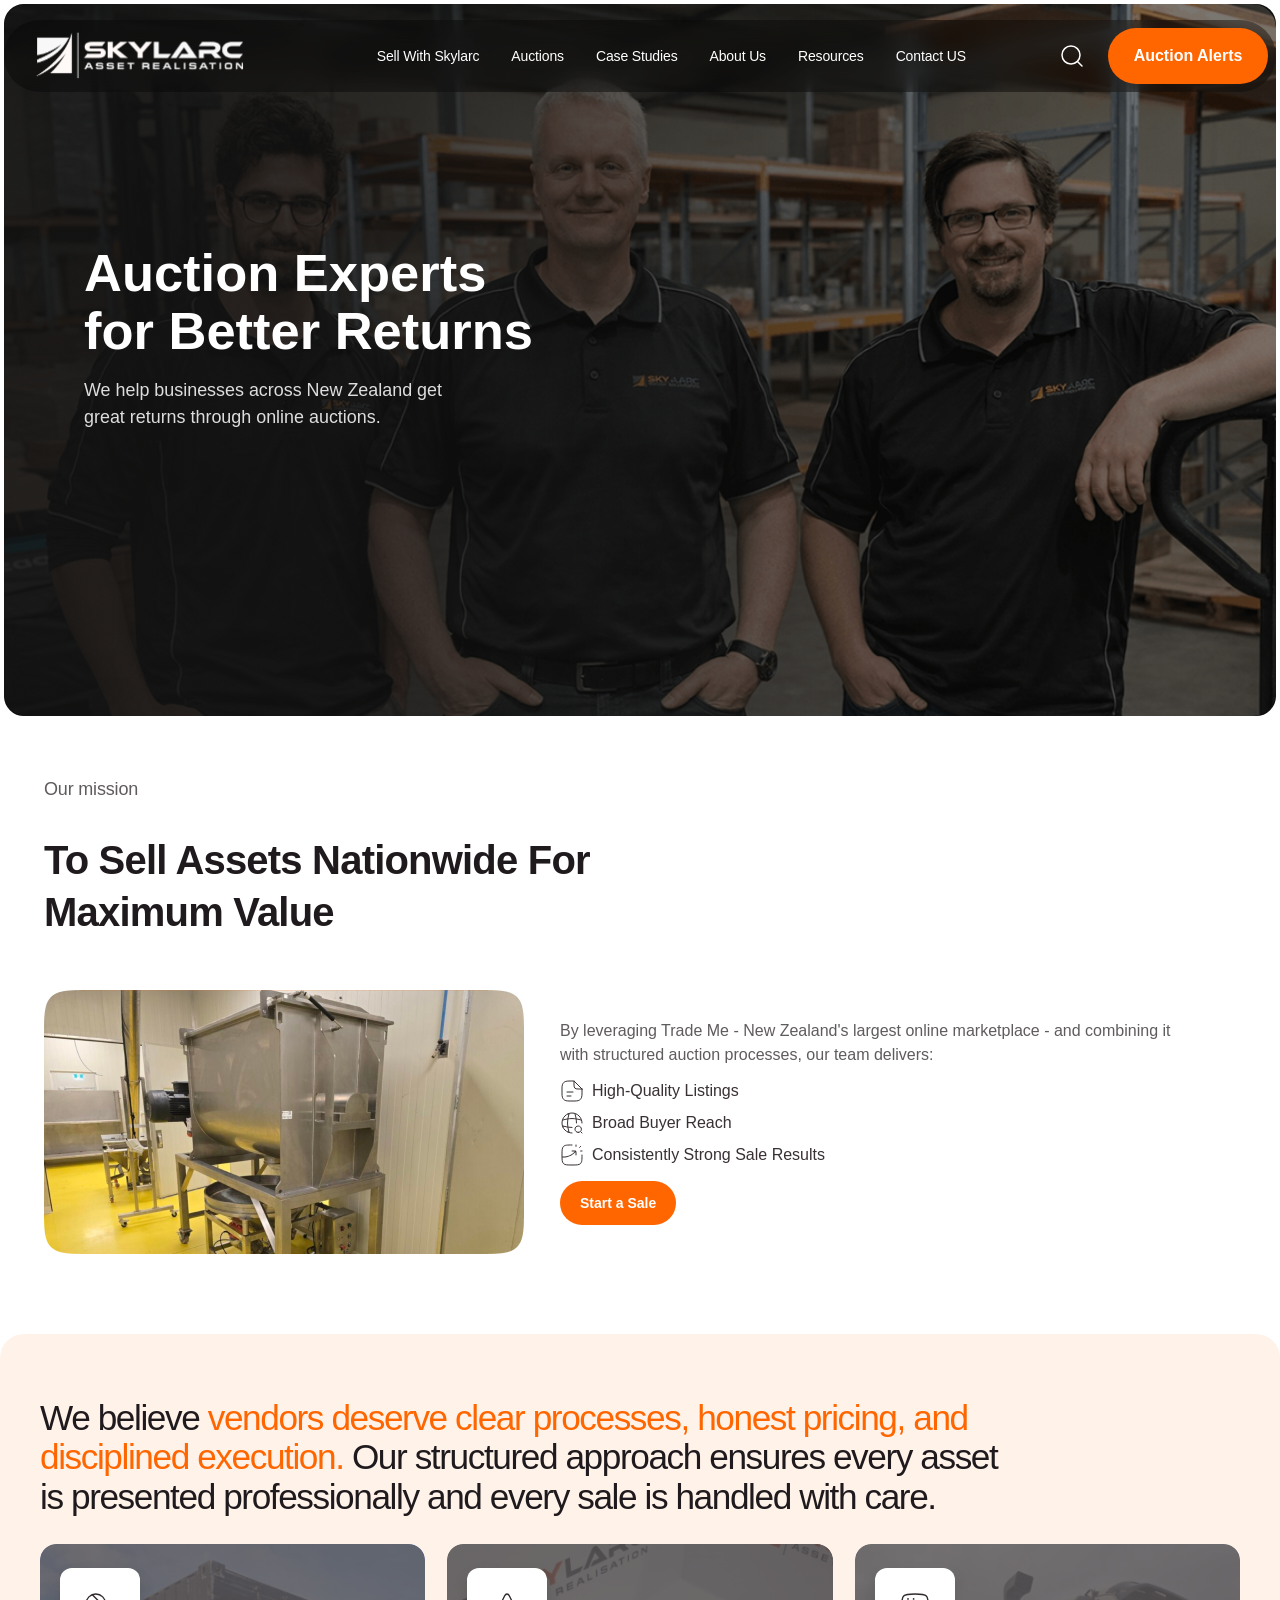
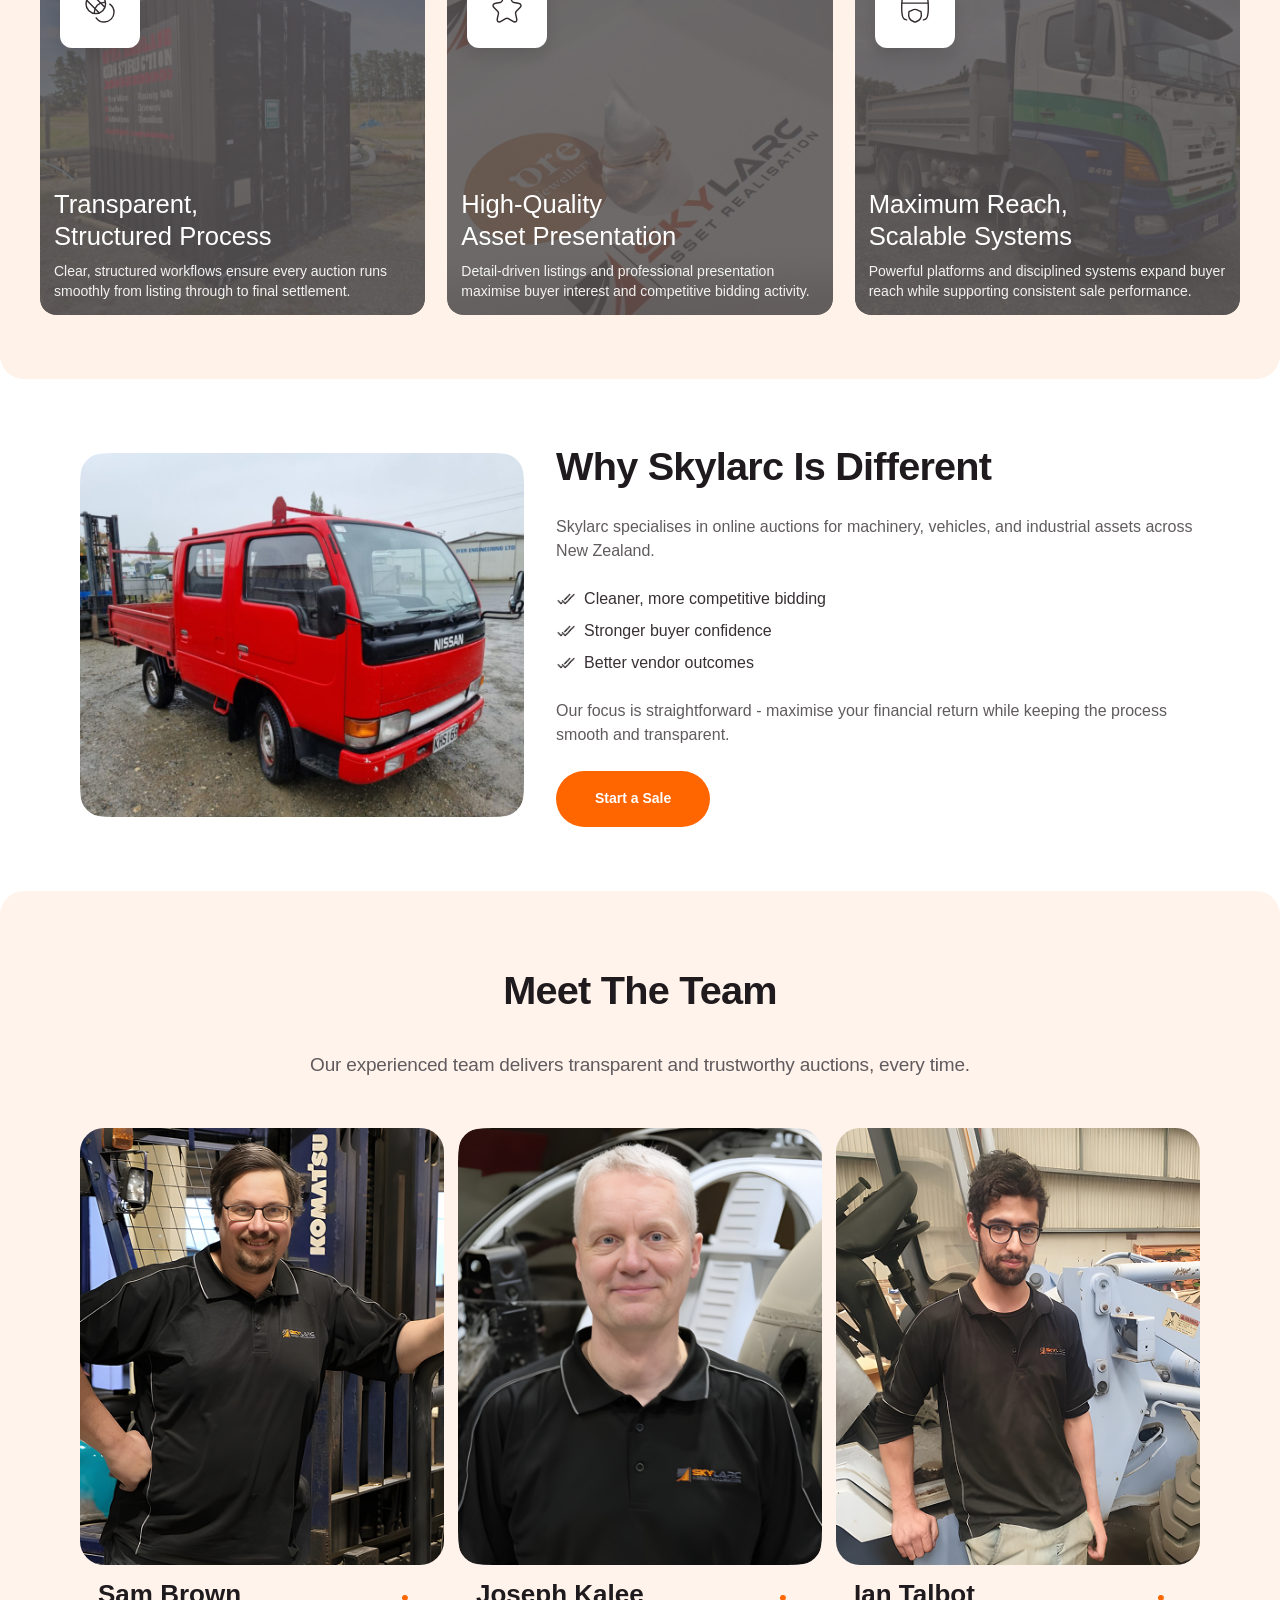
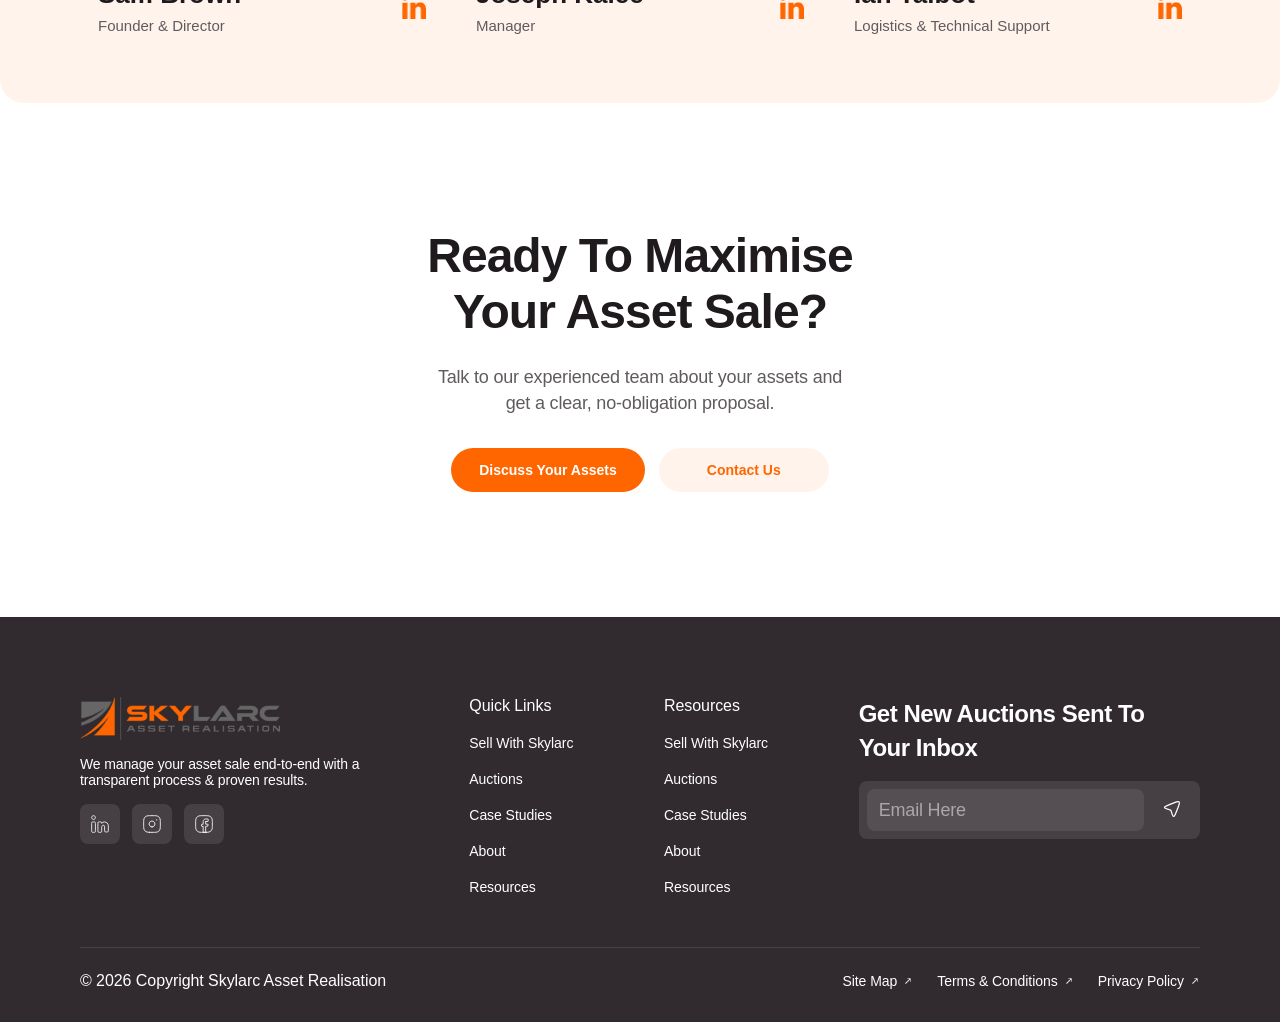
==== commit 4bfd2320: "responsiveness" ====
--- a/about.html
+++ b/about.html
@@ -197,8 +197,8 @@
         <h3>Ready To Maximise Your Asset Sale?</h3>
         <p>Talk to our experienced team about your assets and get a clear, no-obligation proposal.</p>
         <div class="section-8__actions">
-          <a href="contact.html" class="section-8__btn-primary">Discuss Your Assets</a>
-          <a href="contact.html" class="section-8__btn-secondary">Contact Us</a>
+          <a href="contact.html" class="btn btn--primary btn--md section-8__btn-primary">Discuss Your Assets</a>
+          <a href="contact.html" class="btn btn--secondary btn--md section-8__btn-secondary">Contact Us</a>
         </div>
       </div>
 
--- a/styles.css
+++ b/styles.css
@@ -4,38 +4,441 @@
    ============================================ */
 
 :root {
-  /* Colors */
-  --color-primary: #FF6600;
-  --color-primary-dark: #E55A00;
-  --color-white: #FFFFFF;
-  --color-text-primary: #1E1E1E;
+  /* Brand colors */
+  --color-primary: #ff6600;
+  --color-primary-dark: #e55a00;
+  --color-primary-soft: #fff3eb;
+  --color-primary-soft-hover: #ffe8d4;
+  --color-white: #ffffff;
+  --color-text-primary: #1f1a1d;
+  --color-text-secondary: #605b5e;
+  --color-text-muted: #6f6a6e;
+  --color-surface-muted: #f9fafc;
+  --color-border: #d8dae5;
+  --color-border-input: #d9dce2;
+  --color-bg-input: #ffffff;
+  --color-bg-input-subtle: #fafafa;
 
   /* Typography */
   --font-primary: 'Geist', -apple-system, BlinkMacSystemFont, 'Segoe UI', sans-serif;
   --font-size-base: 16px;
   --font-size-lg: 18px;
   --font-size-2xl: 24px;
-
-  /* Font weights */
   --font-weight-regular: 400;
+  --font-weight-medium: 500;
   --font-weight-semibold: 600;
   --font-weight-bold: 700;
-
-  /* Line heights */
   --line-height-normal: 1.5;
   --line-height-tight: 1.2;
 
-  /* Spacing */
-  --spacing-lg: 16px;
-  --spacing-xl: 24px;
-  --spacing-2xl: 32px;
-  --spacing-3xl: 48px;
-
-  /* Transitions */
+  /* Type scale (Figma UI kit) */
+  --type-display-size: 60px;
+  --type-display-lh: 1.08;
+  --type-display-ls: -0.03em;
+  --type-h1-size: 40px;
+  --type-h1-lh: 52px;
+  --type-h1-ls: -0.02em;
+  --type-h2-size: 24px;
+  --type-h2-lh: 34px;
+  --type-h2-ls: -0.02em;
+  --type-h3-size: 22px;
+  --type-h3-lh: 30px;
+  --type-h3-ls: -0.02em;
+  --type-body-lg-size: 18px;
+  --type-body-lg-lh: 26px;
+  --type-body-lg-ls: -0.18px;
+  --type-body-size: 16px;
+  --type-body-lh: 24px;
+  --type-body-sm-size: 14px;
+  --type-body-sm-lh: 20px;
+  --type-body-sm-ls: -0.01em;
+  --type-label-size: 16px;
+  --type-label-lh: 24px;
+  --type-caption-size: 12px;
+  --type-caption-lh: 18px;
+
+  /* Buttons */
+  --btn-font: var(--font-primary);
+  --btn-weight: var(--font-weight-semibold);
+  --btn-radius: 9999px;
+  --btn-radius-pill: 50px;
+  --btn-lg-font: 16px;
+  --btn-lg-lh: 24px;
+  --btn-lg-py: 16px;
+  --btn-lg-px: 32px;
+  --btn-lg-min-h: 52px;
+  --btn-lg-min-w: 160px;
+  --btn-md-font: 14px;
+  --btn-md-lh: 20px;
+  --btn-md-h: 44px;
+  --btn-md-px: 28px;
+  --btn-md-min-w: 170px;
+  --btn-sm-font: 14px;
+  --btn-sm-lh: 20px;
+  --btn-sm-h: 40px;
+  --btn-sm-px: 12px;
+
+  /* Inputs & controls */
+  --input-font: var(--font-primary);
+  --input-radius: 8px;
+  --input-border: 1px solid var(--color-border-input);
+  --input-color: var(--color-text-primary);
+  --input-placeholder: var(--color-text-secondary);
+  --input-bg: var(--color-bg-input);
+  --input-font-size: 14px;
+  --input-line-height: 20px;
+  --input-px: var(--space-2);
+  --input-h-lg: 52px;
+  --input-h-md: 40px;
+  --input-focus-border: var(--color-primary);
+  --control-tab-py: var(--space-2);
+  --control-tab-px: var(--space-3);
+  --control-tab-radius: 100px;
+  --control-tab-font: 16px;
+  --control-tab-lh: 24px;
+  --control-tab-active-bg: rgba(255, 102, 0, 0.12);
+  --control-tab-active-color: #f60;
+  --control-tab-idle-bg: var(--color-surface-muted);
+  --control-tab-idle-color: var(--color-text-primary);
+
+  /* 8px spacing scale (Figma Spacing & Grids) */
+  --space-1: 8px;
+  --space-2: 16px;
+  --space-3: 24px;
+  --space-4: 32px;
+  --space-5: 40px;
+  --space-6: 48px;
+  --space-7: 56px;
+  --space-8: 64px;
+  --space-9: 72px;
+  --space-10: 80px;
+  --space-11: 88px;
+  --space-12: 96px;
+  --space-13: 104px;
+  --space-14: 112px;
+  --space-15: 120px;
+  --space-18: 144px;
+
+  /* Responsive grid margins & gutters */
+  --grid-margin-mobile: var(--space-2); /* 16px — standard ~365px mobile viewport */
+  --mobile-gutter-x: var(--space-2);
+  --mobile-section-y: 40px;
+  --mobile-section-y-md: 60px;
+  --mobile-section-y-lg: 80px;
+  --grid-margin-tablet: var(--space-4);
+  --grid-margin-desktop: var(--space-10);
+  --grid-gutter-mobile: var(--space-2);
+  --grid-gutter-tablet: var(--space-2);
+  --grid-gutter-desktop: var(--space-3);
+  --grid-columns-mobile: 4;
+  --grid-columns-tablet: 8;
+  --grid-columns-desktop: 12;
+
+  /* Site shell (mobile-first; updated at breakpoints below) */
+  --site-gutter-x: var(--grid-margin-mobile);
+  --site-gutter: var(--grid-gutter-mobile);
+
+  /* Layout aliases */
+  --spacing-lg: var(--space-2);
+  --spacing-xl: var(--space-3);
+  --spacing-2xl: var(--space-4);
+  --spacing-3xl: var(--space-6);
+  --spacing-4xl: var(--space-18);
+  --layout-section-padding-y: var(--space-18);
+  --layout-split-column-gap: var(--space-11);
+  --layout-heading-to-content: var(--space-6);
+
+  /* Motion & elevation */
   --transition-base: 200ms ease-in-out;
-
-  /* Shadows */
+  --transition-interactive: transform 220ms ease, box-shadow 220ms ease, background-color 220ms ease, color 220ms ease, border-color 220ms ease;
+  --shadow-interactive: 0 8px 16px rgba(17, 17, 17, 0.12);
   --shadow-lg: 0 10px 15px rgba(0, 0, 0, 0.1);
+}
+
+/* Tablet 768+: 32px margins, 16px gutters */
+@media (min-width: 768px) {
+  :root {
+    --site-gutter-x: var(--grid-margin-tablet);
+    --site-gutter: var(--grid-gutter-tablet);
+  }
+}
+
+/* Desktop 1280+: 80px side padding @ 1440 viewport → 232px @ 1920 (fluid between) */
+@media (min-width: 1280px) {
+  :root {
+    --site-gutter-x: clamp(
+      var(--grid-margin-desktop),
+      calc(var(--grid-margin-desktop) + max(0px, 100vw - 1440px) * 152 / 480),
+      232px
+    );
+    --site-gutter: var(--grid-gutter-desktop);
+  }
+}
+
+/* Mobile (≤767px, ~365px): 16px side padding, 40px base section rhythm */
+@media (max-width: 767px) {
+  :root {
+    --site-gutter-x: var(--mobile-gutter-x);
+    --site-gutter: var(--space-2);
+    --layout-section-padding-y: var(--mobile-section-y);
+    --layout-heading-to-content: 24px;
+    --home-section-radius: 16px;
+  }
+}
+
+/* ============================================
+   SPACING & GRID UTILITIES
+   ============================================ */
+
+.sk-page-gutter {
+  padding-left: var(--site-gutter-x);
+  padding-right: var(--site-gutter-x);
+}
+
+.sk-grid-gap {
+  gap: var(--site-gutter);
+}
+
+.sk-grid-gap-lg {
+  gap: var(--grid-gutter-desktop);
+}
+
+/* ============================================
+   SKYLARC UI KIT — typography, buttons, inputs, controls
+   ============================================ */
+
+.type-display,
+.hero__subtitle {
+  font-family: var(--font-primary);
+  font-size: var(--type-display-size);
+  font-weight: var(--font-weight-semibold);
+  line-height: var(--type-display-lh);
+  letter-spacing: var(--type-display-ls);
+  color: var(--color-text-primary);
+}
+
+.type-h1,
+.section-1__title,
+.section-2__title,
+.section-3__title,
+.section-4__title,
+.section-5__title,
+.section-6__title,
+.section-7__content h2,
+.sell-contact__title {
+  font-family: var(--font-primary);
+  font-size: var(--type-h1-size);
+  font-weight: var(--font-weight-semibold);
+  line-height: var(--type-h1-lh);
+  letter-spacing: var(--type-h1-ls);
+  color: var(--color-text-primary);
+}
+
+.type-h2,
+.footer__newsletter-title,
+.contact-page .contact-form-card h3 {
+  font-family: var(--font-primary);
+  font-size: var(--type-h2-size);
+  font-weight: var(--font-weight-semibold);
+  line-height: var(--type-h2-lh);
+  letter-spacing: var(--type-h2-ls);
+  color: var(--color-text-primary);
+}
+
+.type-h3,
+.section-1__card-title,
+.section-3__card-title,
+.industry-card__title {
+  font-family: var(--font-primary);
+  font-size: var(--type-h3-size);
+  font-weight: var(--font-weight-semibold);
+  line-height: var(--type-h3-lh);
+  letter-spacing: var(--type-h3-ls);
+  color: var(--color-text-primary);
+}
+
+.type-body-lg,
+.section-1__description,
+.section-2__description,
+.section-3__description,
+.section-4__subtitle,
+.section-5__subtitle,
+.hero__description {
+  font-family: var(--font-primary);
+  font-size: var(--type-body-lg-size);
+  font-weight: var(--font-weight-regular);
+  line-height: var(--type-body-lg-lh);
+  letter-spacing: var(--type-body-lg-ls);
+  color: var(--color-text-secondary);
+}
+
+.type-body,
+.section-1__card-text,
+.section-3__card-description,
+.industry-card__text,
+.section-7__content p {
+  font-family: var(--font-primary);
+  font-size: var(--type-body-size);
+  font-weight: var(--font-weight-regular);
+  line-height: var(--type-body-lh);
+  color: var(--color-text-secondary);
+}
+
+.type-body-sm,
+.section-2__stat-label,
+.navbar__link {
+  font-family: var(--font-primary);
+  font-size: var(--type-body-sm-size);
+  font-weight: var(--font-weight-regular);
+  line-height: var(--type-body-sm-lh);
+  letter-spacing: var(--type-body-sm-ls);
+  color: var(--color-text-secondary);
+}
+
+.type-label {
+  font-family: var(--font-primary);
+  font-size: var(--type-label-size);
+  font-weight: var(--font-weight-medium);
+  line-height: var(--type-label-lh);
+  color: var(--color-text-primary);
+}
+
+.type-caption {
+  font-family: var(--font-primary);
+  font-size: var(--type-caption-size);
+  font-weight: var(--font-weight-regular);
+  line-height: var(--type-caption-lh);
+  color: var(--color-text-muted);
+}
+
+/* Unified text fields */
+.sk-input,
+.section-7__form input,
+.sell-contact__form input,
+.contact-page .form-group input,
+.contact-page .form-group textarea,
+.contact-page .pickup-form input,
+.case-filter__search,
+.case-filter__sort,
+.auctions-listing__search,
+.auctions-listing__sort {
+  box-sizing: border-box;
+  width: 100%;
+  font-family: var(--input-font);
+  font-size: var(--input-font-size);
+  font-weight: var(--font-weight-regular);
+  line-height: var(--input-line-height);
+  letter-spacing: var(--type-body-sm-ls);
+  color: var(--input-color);
+  background: var(--input-bg);
+  border: var(--input-border);
+  border-radius: var(--input-radius);
+  outline: none;
+  transition: border-color var(--transition-base), background-color var(--transition-base), box-shadow var(--transition-base);
+}
+
+.sk-input::placeholder,
+.section-7__form input::placeholder,
+.sell-contact__form input::placeholder,
+.contact-page .form-group input::placeholder,
+.contact-page .form-group textarea::placeholder,
+.contact-page .pickup-form input::placeholder,
+.case-filter__search::placeholder,
+.auctions-listing__search::placeholder {
+  color: var(--input-placeholder);
+}
+
+.sk-input:focus,
+.section-7__form input:focus,
+.sell-contact__form input:focus,
+.contact-page .form-group input:focus,
+.contact-page .form-group textarea:focus,
+.contact-page .pickup-form input:focus,
+.case-filter__search:focus,
+.case-filter__sort:focus,
+.auctions-listing__search:focus,
+.auctions-listing__sort:focus {
+  border-color: var(--input-focus-border);
+  background: var(--color-bg-input);
+  box-shadow: 0 0 0 3px rgba(255, 102, 0, 0.12);
+}
+
+.sk-input--lg,
+.section-7__form input,
+.sell-contact__form input,
+.contact-page .form-group input,
+.contact-page .pickup-form input {
+  min-height: var(--input-h-lg);
+  padding: 0 var(--input-px);
+}
+
+.sk-textarea,
+.contact-page .form-group textarea {
+  min-height: 114px;
+  padding: var(--space-2) var(--input-px);
+  resize: vertical;
+}
+
+.sk-input--md,
+.case-filter__search,
+.case-filter__sort,
+.auctions-listing__search,
+.auctions-listing__sort {
+  height: var(--input-h-md);
+  padding: 0 var(--input-px);
+}
+
+.case-filter__sort,
+.auctions-listing__sort {
+  appearance: none;
+  -webkit-appearance: none;
+  -moz-appearance: none;
+  padding-right: 30px;
+  cursor: pointer;
+}
+
+.case-filter__sort option,
+.auctions-listing__sort option {
+  font-family: var(--input-font);
+  font-size: var(--input-font-size);
+  line-height: var(--input-line-height);
+  color: var(--input-color);
+}
+
+.contact-page .form-group input,
+.contact-page .form-group textarea {
+  background: var(--color-bg-input-subtle);
+}
+
+/* Pill tabs / segmented controls */
+.sk-control,
+.section-3__tab {
+  display: inline-flex;
+  align-items: center;
+  justify-content: center;
+  padding: var(--control-tab-py) var(--control-tab-px);
+  border: none;
+  border-radius: var(--control-tab-radius);
+  font-family: var(--font-primary);
+  font-size: var(--control-tab-font);
+  font-weight: var(--font-weight-medium);
+  line-height: var(--control-tab-lh);
+  color: var(--control-tab-idle-color);
+  background: var(--control-tab-idle-bg);
+  cursor: pointer;
+  text-decoration: none;
+  transition: var(--transition-interactive);
+}
+
+.sk-control--active,
+.section-3__tab--active {
+  background: var(--control-tab-active-bg);
+  color: var(--control-tab-active-color);
+}
+
+.sk-control:not(.sk-control--active):hover,
+.section-3__tab:not(.section-3__tab--active):hover {
+  background: #f0f2f6;
 }
 
 /* ============================================
@@ -43,8 +446,52 @@
    ============================================ */
 .home-page {
   --home-content-max: 1440px;
-  --home-side-padding: 80px;
-  --home-section-radius: 32px;
+  --home-side-padding: var(--site-gutter-x);
+  --home-section-radius: var(--space-4);
+}
+
+@media (min-width: 1280px) {
+  .home-page .section-1__title,
+  .home-page .section-2__title,
+  .home-page .section-3__title,
+  .home-page .section-4__title,
+  .home-page .section-5__title,
+  .home-page .section-6__title {
+    font-size: min(50px, max(40px, calc(40px + max(0px, 100vw - 1440px) * 10 / 480)));
+  }
+
+  .home-page .section-1__description,
+  .home-page .section-2__description,
+  .home-page .section-3__description,
+  .home-page .section-4__subtitle,
+  .home-page .section-5__subtitle {
+    font-size: min(23px, max(18px, calc(18px + max(0px, 100vw - 1440px) * 5 / 480)));
+  }
+
+  .home-page .section-7__content h2 {
+    font-size: min(50px, max(40px, calc(40px + max(0px, 100vw - 1440px) * 10 / 480)));
+  }
+
+  .home-page .section-7__content p {
+    font-size: min(23px, max(18px, calc(18px + max(0px, 100vw - 1440px) * 5 / 480)));
+  }
+
+  .home-page .section-2__stat-label {
+    font-size: min(20px, max(16px, calc(16px + max(0px, 100vw - 1440px) * 4 / 480)));
+  }
+
+  .home-page .section-2__stat-number {
+    font-size: min(80px, max(64px, calc(64px + max(0px, 100vw - 1440px) * 16 / 480)));
+    line-height: 1.1;
+  }
+
+  .home-page .industry-card__title {
+    font-size: min(26px, max(22px, calc(22px + max(0px, 100vw - 1440px) * 4 / 480)));
+  }
+
+  .home-page .industry-card__text {
+    font-size: min(17px, max(14px, calc(14px + max(0px, 100vw - 1440px) * 3 / 480)));
+  }
 }
 
 .home-page .home-main {
@@ -72,18 +519,18 @@
 
 .home-page .hero__content {
   width: 100%;
-  max-width: var(--home-content-max);
+  max-width: calc(100vw - (var(--home-side-padding) * 2));
   margin: 0 auto;
-  padding: clamp(140px, 16vh, 190px) var(--home-side-padding) clamp(72px, 11vh, 120px);
+  padding: clamp(140px, 16vh, 190px) 0 clamp(72px, 11vh, 120px);
   animation-delay: 1.08s;
 }
 
 .home-page .hero__subtitle-wrapper {
-  margin-bottom: 18px;
+  margin-bottom: var(--space-3);
 }
 
 .home-page .hero__subtitle {
-  font-size: clamp(48px, 4.2vw, 60px);
+  font-size: min(80px, max(48px, calc(60px + max(0px, 100vw - 1440px) * 20 / 480)));
   line-height: 1.08;
   letter-spacing: -0.03em;
 }
@@ -93,7 +540,7 @@
 }
 
 .home-page .hero__description {
-  font-size: clamp(20px, 1.7vw, 24px) !important;
+  font-size: min(30px, max(20px, calc(24px + max(0px, 100vw - 1440px) * 6 / 480))) !important;
   line-height: 1.42 !important;
 }
 
@@ -162,8 +609,7 @@
 
 @media (max-width: 1279px) {
   .home-page {
-    --home-side-padding: 56px;
-    --home-section-radius: 24px;
+    --home-section-radius: var(--space-3);
   }
 
   .home-page .hero {
@@ -189,8 +635,7 @@
 
 @media (min-width: 768px) and (max-width: 1024px) {
   .home-page {
-    --home-side-padding: 40px;
-    --home-section-radius: 20px;
+    --home-section-radius: var(--space-3);
   }
 
   .home-page .hero {
@@ -215,25 +660,24 @@
   }
 
   .home-page .hero__cta {
-    gap: 18px;
-    margin-top: 6px;
+    gap: var(--space-3);
+    margin-top: var(--space-1);
   }
 }
 
 @media (max-width: 767px) {
   .home-page {
-    --home-side-padding: 20px;
-    --home-section-radius: 16px;
+    --home-section-radius: var(--space-2);
   }
 
   .home-page .hero {
-    min-height: 100vh;
-    height: 100vh;
-    border-radius: var(--home-section-radius);
+    min-height: 524px;
+    height: auto;
+    border-radius: 16px;
   }
 
   .home-page .hero__overlay {
-    border-radius: inherit;
+    border-radius: 16px;
   }
 
   .home-page .hero .navbar {
@@ -242,8 +686,8 @@
   }
 
   .home-page .hero__content {
-    padding-top: clamp(110px, 14vh, 136px);
-    padding-bottom: clamp(44px, 8vh, 64px);
+    padding-top: 0;
+    padding-bottom: 0;
   }
 
   .home-page .hero__subtitle {
@@ -258,7 +702,7 @@
   }
 
   .home-page .hero__cta {
-    gap: 12px;
+    gap: var(--space-2);
   }
 }
 
@@ -384,7 +828,7 @@
   }
 
   .auction-single-page .auction-single-top {
-    gap: 10px;
+    gap: var(--site-gutter);
     margin-bottom: 14px;
     justify-items: center;
   }
@@ -499,7 +943,7 @@
   }
 
   .auction-single-page .auction-single-top {
-    gap: 10px;
+    gap: var(--site-gutter);
     margin-bottom: 14px;
     justify-items: center;
   }
@@ -1144,7 +1588,7 @@
   .upcoming-auctions-page .auctions-market-overlay__grid {
     grid-template-columns: repeat(2, minmax(0, 1fr));
     column-gap: 20px;
-    row-gap: 10px;
+    row-gap: var(--site-gutter);
   }
 
   /* Auction cards — 2 columns on tablet */
@@ -1199,7 +1643,7 @@
   /* Pagination */
   .upcoming-auctions-page .auctions-pagination {
     width: 100%;
-    gap: 10px;
+    gap: var(--site-gutter);
   }
 
   /* Testimonials */
@@ -1384,7 +1828,7 @@
   }
 
   .upcoming-auctions-page .upcoming-auction-card__meta {
-    gap: 10px;
+    gap: var(--site-gutter);
     margin-bottom: 8px;
   }
 
@@ -1605,7 +2049,7 @@
     width: 100%;
     flex-direction: column;
     align-items: center;
-    gap: 10px;
+    gap: var(--site-gutter);
     margin-top: 4px;
   }
 
@@ -1887,6 +2331,170 @@
 .navbar.navbar--animate-ready.navbar--animate-in .navbar__actions {
   transform: translate(0, 0);
   transition-delay: 0.46s;
+}
+
+/* ============================================
+   NAVBAR — MOBILE & TABLET (≤1024px)
+   ============================================ */
+
+@media (max-width: 1024px) {
+  .hero,
+  .sell-hero,
+  .about-hero,
+  .case-hero,
+  .auctions-hero,
+  .auction-single-hero {
+    overflow: visible;
+  }
+
+  .navbar {
+    padding: 12px var(--site-gutter-x, 16px);
+  }
+
+  .navbar__container {
+    position: relative;
+    width: 100%;
+    max-width: 100%;
+    flex-wrap: wrap;
+    align-items: center;
+    overflow: visible;
+    padding: 10px 12px;
+    border-radius: 20px;
+    gap: 8px;
+  }
+
+  .navbar__logo {
+    flex: 0 1 auto;
+    min-width: 0;
+  }
+
+  .navbar__logo-img {
+    height: 40px;
+  }
+
+  .navbar__hamburger {
+    display: flex;
+    order: 4;
+    flex-shrink: 0;
+    margin-left: 0;
+    z-index: 2;
+    min-width: 44px;
+    min-height: 44px;
+    align-items: center;
+    justify-content: center;
+  }
+
+  .navbar__search {
+    min-width: 44px;
+    min-height: 44px;
+  }
+
+  .navbar__actions {
+    display: flex;
+    order: 3;
+    margin-left: auto;
+    gap: 8px;
+  }
+
+  .navbar__actions .btn--navbar-primary {
+    display: none;
+  }
+
+  .navbar__menu {
+    order: 5;
+    position: absolute;
+    top: calc(100% + 8px);
+    left: 0;
+    right: 0;
+    width: 100%;
+    flex: none;
+    display: none !important;
+    margin-top: 0;
+    border-radius: 14px;
+    background: rgba(0, 0, 0, 0.88);
+    backdrop-filter: blur(14px);
+    box-shadow: 0 12px 40px rgba(0, 0, 0, 0.35);
+    z-index: 1002;
+    max-height: min(70vh, 480px);
+    overflow-y: auto;
+    -webkit-overflow-scrolling: touch;
+  }
+
+  .navbar__menu.active {
+    display: block !important;
+  }
+
+  .navbar__list {
+    flex-direction: column;
+    gap: 0;
+    align-items: stretch;
+    width: 100%;
+    padding: 4px 0;
+  }
+
+  .navbar__link {
+    display: block;
+    padding: 14px 16px;
+    color: #fff;
+    border-bottom: 1px solid rgba(255, 255, 255, 0.1);
+  }
+
+  .navbar__list li:last-child .navbar__link {
+    border-bottom: none;
+  }
+
+  .navbar__mobile-cta {
+    display: flex;
+    padding: 12px 16px 16px;
+    border-top: 1px solid rgba(255, 255, 255, 0.12);
+  }
+
+  .navbar__mobile-cta .btn {
+    width: 100%;
+    justify-content: center;
+  }
+
+  .navbar.navbar--animate-ready .navbar__logo,
+  .navbar.navbar--animate-ready .navbar__list li,
+  .navbar.navbar--animate-ready .navbar__actions,
+  .navbar.navbar--animate-ready.navbar--animate-in .navbar__logo,
+  .navbar.navbar--animate-ready.navbar--animate-in .navbar__list li,
+  .navbar.navbar--animate-ready.navbar--animate-in .navbar__actions {
+    opacity: 1;
+    transform: none;
+    transition: none;
+  }
+
+  .home-page .hero .navbar {
+    padding-left: var(--site-gutter-x, 16px);
+    padding-right: var(--site-gutter-x, 16px);
+  }
+
+  .home-page .hero .navbar__container {
+    width: 100%;
+    overflow: visible;
+  }
+
+  .case-study-internal-page .navbar,
+  .case-study-single-page .navbar {
+    left: 0;
+    right: 0;
+    transform: none;
+    max-width: none;
+    padding: 12px var(--site-gutter-x, 16px);
+  }
+
+  .contact-page .navbar {
+    padding: 12px var(--site-gutter-x, 16px);
+  }
+
+  .contact-page .hero-wrap {
+    padding-top: 72px;
+  }
+}
+
+body.nav-open {
+  overflow: hidden;
 }
 
 /* ============================================
@@ -2029,10 +2637,10 @@
    ============================================ */
 
 .section-1 {
-  padding-top: 144px;
-  padding-bottom: var(--spacing-4xl);
-  padding-left: 80px;
-  padding-right: 80px;
+  padding-top: var(--layout-section-padding-y);
+  padding-bottom: var(--layout-section-padding-y);
+  padding-left: var(--site-gutter-x);
+  padding-right: var(--site-gutter-x);
   background-color: var(--color-white);
   margin-top: 0;
 }
@@ -2042,7 +2650,7 @@
   margin: 0 auto;
   display: grid;
   grid-template-columns: 1fr 1fr;
-  gap: 20px;
+  gap: var(--layout-split-column-gap);
   align-items: center;
 }
 
@@ -2127,7 +2735,7 @@
   line-height: 26px;
   letter-spacing: -0.18px;
   color: #605B5E;
-  margin-bottom: var(--spacing-3xl);
+  margin-bottom: var(--layout-heading-to-content);
 }
 
 .section-1__grid {
@@ -2192,21 +2800,16 @@
 }
 
 .btn--tertiary {
-  background-color: #FFF3EB;
-  color: #F60;
-  border-color: #FFF3EB;
-  border: 2px solid #FFF3EB;
-  border-radius: 50px;
-  font-family: Geist, -apple-system, BlinkMacSystemFont, 'Segoe UI', sans-serif;
-  font-size: 16px;
-  font-weight: 600;
-  line-height: 24px;
+  background-color: var(--color-primary-soft);
+  color: var(--color-primary);
+  border: 2px solid var(--color-primary-soft);
+  border-radius: var(--btn-radius-pill);
 }
 
 .btn--tertiary:hover {
-  background-color: #FFE8D4;
-  color: #F60;
-  border-color: #FFE8D4;
+  background-color: var(--color-primary-soft-hover);
+  color: var(--color-primary);
+  border-color: var(--color-primary-soft-hover);
 }
 
 /* ============================================
@@ -2217,10 +2820,10 @@
   border-radius: 48px;
   background: #FFF3EB;
   display: flex;
-  padding: 144px 80px;
+  padding: var(--layout-section-padding-y) var(--site-gutter-x);
   flex-direction: column;
   align-items: flex-start;
-  gap: 48px;
+  gap: var(--layout-heading-to-content);
   align-self: stretch;
   margin-top: 144px;
   margin-left: calc(50% - 50vw);
@@ -2357,100 +2960,122 @@
 }
 
 /* ============================================
-   BUTTONS
+   BUTTONS (UI kit)
    ============================================ */
 
 .btn {
-  display: inline-block;
-  padding: var(--spacing-lg) var(--spacing-2xl);
-  font-family: Geist, -apple-system, BlinkMacSystemFont, 'Segoe UI', sans-serif;
-  font-size: 16px;
-  font-style: normal;
-  font-weight: 600;
-  line-height: 24px;
+  display: inline-flex;
+  align-items: center;
+  justify-content: center;
+  box-sizing: border-box;
+  min-height: var(--btn-lg-min-h);
+  min-width: var(--btn-lg-min-w);
+  padding: var(--btn-lg-py) var(--btn-lg-px);
+  font-family: var(--btn-font);
+  font-size: var(--btn-lg-font);
+  font-weight: var(--btn-weight);
+  line-height: var(--btn-lg-lh);
   text-decoration: none;
-  border-radius: 9999px;
-  transition: var(--transition-base);
+  text-align: center;
+  border-radius: var(--btn-radius);
   border: 2px solid transparent;
   cursor: pointer;
-  text-align: center;
-  min-width: 160px;
-}
-
-/* Unified button interaction effect (same feel as index banner CTA) */
+  white-space: nowrap;
+  transition: var(--transition-interactive);
+}
+
+.btn--md,
+.section-7__form button,
+.section-8__btn-primary,
+.section-8__btn-secondary,
+.contact-page .btn-submit,
+.contact-page .btn-continue,
+.sell-contact__form button {
+  min-height: var(--btn-md-h);
+  height: var(--btn-md-h);
+  min-width: var(--btn-md-min-w);
+  padding: 0 var(--btn-md-px);
+  font-size: var(--btn-md-font);
+  line-height: var(--btn-md-lh);
+}
+
+.btn--block {
+  width: 100%;
+  min-width: 0;
+}
+
 .btn,
 a[class*="btn"],
 button[class*="btn"],
-.section-3__tab,
 .section-3__view-all,
 .industry-card__link,
 .section-7__form button,
 .footer__newsletter-button {
-  transition: transform 220ms ease, box-shadow 220ms ease, background-color 220ms ease, color 220ms ease, border-color 220ms ease;
+  transition: var(--transition-interactive);
 }
 
 .btn:hover,
 a[class*="btn"]:hover,
 button[class*="btn"]:hover,
-.section-3__tab:hover,
 .section-3__view-all:hover,
 .industry-card__link:hover,
 .section-7__form button:hover,
 .footer__newsletter-button:hover {
   transform: translateY(-1px);
-  box-shadow: 0 8px 16px rgba(17, 17, 17, 0.12);
+  box-shadow: var(--shadow-interactive);
   text-decoration: none;
 }
 
-.btn--primary {
+.btn--primary,
+.section-7__form button,
+.section-8__btn-primary,
+.contact-page .btn-submit,
+.contact-page .btn-continue,
+.sell-contact__form button {
   background-color: var(--color-primary);
   color: var(--color-white);
   border-color: var(--color-primary);
-  border-radius: 50px;
-}
-
-.btn--primary:hover {
-  background-color: var(--color-primary);
-  border-color: var(--color-primary);
-  text-decoration: none;
-}
-
-.btn--secondary {
-  background-color: #FFF3EB;
+}
+
+.btn--primary:hover,
+.section-7__form button:hover,
+.section-8__btn-primary:hover,
+.contact-page .btn-submit:hover,
+.contact-page .btn-continue:hover,
+.sell-contact__form button:hover {
+  background-color: var(--color-primary-dark);
+  border-color: var(--color-primary-dark);
+  color: var(--color-white);
+}
+
+.btn--secondary,
+.section-8__btn-secondary {
+  background-color: var(--color-primary-soft);
   color: var(--color-primary);
-  border-color: #FFF3EB;
-  border-radius: 50px;
-}
-
-.btn--secondary:hover {
-  background-color: #FFE8D4;
+  border-color: var(--color-primary-soft);
+}
+
+.btn--secondary:hover,
+.section-8__btn-secondary:hover {
+  background-color: var(--color-primary-soft-hover);
+  border-color: var(--color-primary-soft-hover);
   color: var(--color-primary);
-  border-color: #FFE8D4;
-  transform: translateY(-2px);
-  box-shadow: var(--shadow-lg);
 }
 
 .btn--navbar-primary {
   background-color: var(--color-primary);
   color: var(--color-white);
-  padding: var(--spacing-lg) var(--spacing-xl);
-  font-family: Geist, -apple-system, BlinkMacSystemFont, 'Segoe UI', sans-serif;
-  font-size: 16px;
-  font-style: normal;
-  font-weight: 600;
-  line-height: 24px;
-  border-radius: 9999px;
-  display: inline-block;
-  text-decoration: none;
+  min-height: var(--btn-lg-min-h);
+  padding: var(--btn-lg-py) var(--spacing-xl);
+  font-size: var(--btn-lg-font);
+  line-height: var(--btn-lg-lh);
   border: none;
-  cursor: pointer;
-  transition: var(--transition-base);
-  white-space: nowrap;
+  border-radius: var(--btn-radius);
 }
 
 .btn--navbar-primary:hover {
-  background-color: var(--color-primary);
-  text-decoration: none;
+  background-color: var(--color-primary-dark);
+  color: var(--color-white);
 }
 
 /* ============================================
@@ -2458,15 +3083,15 @@
    ============================================ */
 
 .section-3 {
-  padding: 144px 80px;
+  padding: var(--layout-section-padding-y) var(--site-gutter-x);
   background: var(--color-white);
 }
 
 .section-3__header {
   display: flex;
   flex-direction: column;
-  gap: 24px;
-  margin-bottom: var(--spacing-3xl);
+  gap: var(--site-gutter);
+  margin-bottom: var(--layout-heading-to-content);
   max-width: 1440px;
   margin-left: auto;
   margin-right: auto;
@@ -2503,7 +3128,7 @@
   display: flex;
   align-items: center;
   justify-content: space-between;
-  gap: 24px;
+  gap: var(--site-gutter);
   white-space: nowrap;
   width: 100%;
 }
@@ -2513,29 +3138,7 @@
   gap: 16px;
 }
 
-.section-3__tab {
-  background: none;
-  border: none;
-  padding: 12px 24px;
-  font-family: Geist, -apple-system, BlinkMacSystemFont, 'Segoe UI', sans-serif;
-  font-size: 16px;
-  font-weight: 500;
-  line-height: 24px;
-  color: #1F1A1D;
-  cursor: pointer;
-  border-radius: 100px;
-  transition: var(--transition-base);
-}
-
-.section-3__tab--active {
-  background: rgba(255, 102, 0, 0.12);
-  color: #F60;
-}
-
-.section-3__tab:not(.section-3__tab--active) {
-  background: #F9FAFC;
-  color: #1F1A1D;
-}
+/* section-3 tabs: see .sk-control / UI kit */
 
 .section-3__navigation {
   display: flex;
@@ -2832,16 +3435,16 @@
   opacity: 1;
   display: flex;
   flex-direction: column;
-  gap: 10px;
+  gap: var(--site-gutter);
   margin: 0;
   background: #FFF3EB;
   border-radius: 0 0 32px 32px;
-  padding: 120px 40px 156px;
+  padding: var(--layout-section-padding-y) 40px var(--layout-section-padding-y);
 }
 
 .section-4__header {
   text-align: center;
-  margin-bottom: 24px;
+  margin-bottom: var(--layout-heading-to-content);
 }
 
 .section-4__title {
@@ -3384,24 +3987,28 @@
     z-index: 1;
     display: grid;
     grid-template-columns: 44px minmax(0, 1fr);
-    gap: 0 14px;
+    grid-template-rows: auto auto;
+    column-gap: 14px;
+    row-gap: 12px;
     align-items: start;
   }
 
   .process-scroll-track .process-mobile-step__rail {
+    grid-column: 1;
+    grid-row: 2;
     display: flex;
     justify-content: center;
-    padding-top: 2px;
+    align-self: start;
+    padding-top: 0;
   }
 
   .process-scroll-track .process-mobile-step__content {
-    min-width: 0;
-    display: flex;
-    flex-direction: column;
-    gap: 0;
+    display: contents;
   }
 
   .process-scroll-track .process-mobile-stack .step-card {
+    grid-column: 2;
+    grid-row: 1;
     flex: none !important;
     width: 100% !important;
     max-width: 100% !important;
@@ -3409,6 +4016,7 @@
     height: auto !important;
     min-height: 160px;
     aspect-ratio: 16 / 10;
+    margin-bottom: 0 !important;
     border-radius: 12px !important;
     overflow: hidden;
   }
@@ -3419,11 +4027,13 @@
   }
 
   .process-scroll-track .process-mobile-stack .step-text-block {
+    grid-column: 2;
+    grid-row: 2;
     flex: none !important;
     width: 100% !important;
     max-width: 100% !important;
     padding-right: 0 !important;
-    margin-top: 12px;
+    margin-top: 0 !important;
     box-sizing: border-box;
   }
 
@@ -3468,8 +4078,8 @@
   height: auto;
   min-height: 0;
   opacity: 1;
-  padding: 120px clamp(20px, 5vw, 80px) 100px;
-  gap: 40px;
+  padding: var(--layout-section-padding-y) var(--site-gutter-x) var(--layout-section-padding-y);
+  gap: var(--layout-heading-to-content);
   border-bottom-right-radius: 48px;
   border-bottom-left-radius: 48px;
   background: rgba(49, 42, 47, 1);
@@ -3545,7 +4155,7 @@
   height: 100%;
   border-radius: 16px;
   opacity: 1;
-  gap: 10px;
+  gap: var(--site-gutter);
   display: flex;
   align-items: stretch;
   justify-content: center;
@@ -3583,7 +4193,7 @@
   max-width: none;
   height: auto;
   margin: 0;
-  padding: 120px clamp(20px, 5vw, 80px) 100px;
+  padding: 120px var(--site-gutter-x) 100px;
   gap: 40px;
   border-radius: 24px;
   box-sizing: border-box;
@@ -3820,10 +4430,10 @@
   width: min(1440px, 100%);
   height: 720px;
   opacity: 1;
-  gap: 10px;
+  gap: var(--site-gutter);
   background: #ffffff;
   margin: 0 auto;
-  padding: 80px;
+  padding: var(--layout-section-padding-y) var(--site-gutter-x);
   display: flex;
   flex-direction: column;
   border-bottom-left-radius: 32px;
@@ -3834,7 +4444,7 @@
   display: flex;
   align-items: center;
   justify-content: space-between;
-  margin-bottom: 18px;
+  margin-bottom: var(--layout-heading-to-content);
 }
 
 .section-6__title {
@@ -4011,14 +4621,16 @@
 
 .section-7-newsletter {
   width: min(1440px, 100%);
-  height: 600px;
+  height: auto;
+  min-height: 0;
   opacity: 1;
-  gap: 10px;
+  gap: var(--site-gutter);
   background: #fff2E9;
   margin: 0 auto;
-  padding: 60px 80px;
+  padding: var(--layout-section-padding-y) var(--site-gutter-x);
   display: flex;
   flex-direction: column;
+  justify-content: center;
   border-bottom-right-radius: 48px;
   border-bottom-left-radius: 48px;
 }
@@ -4030,8 +4642,14 @@
   padding: 56px;
   display: grid;
   grid-template-columns: 1fr 1.1fr;
-  gap: 28px;
+  gap: var(--layout-split-column-gap);
   align-items: center;
+}
+
+.section-7__content {
+  display: flex;
+  flex-direction: column;
+  justify-content: center;
 }
 
 .section-7__image-placeholder {
@@ -4077,37 +4695,15 @@
 }
 
 .section-7__form {
-  margin-top: 24px;
+  margin-top: var(--layout-heading-to-content);
   display: flex;
   flex-direction: column;
-  gap: 12px;
+  gap: var(--space-2);
   max-width: 560px;
 }
 
-.section-7__form input {
-  width: 100%;
-  height: 52px;
-  border: 1px solid #d8dae5;
-  border-radius: 8px;
-  padding: 0 14px;
-  font-size: 14px;
-  font-family: Geist, -apple-system, BlinkMacSystemFont, 'Segoe UI', sans-serif;
-}
-
-.section-7__form input:focus {
-  outline: none;
-  border-color: #ff6600;
-}
-
 .section-7__form button {
-  height: 44px;
   border: none;
-  border-radius: 999px;
-  background: #ff6600;
-  color: #ffffff;
-  font-size: 14px;
-  font-weight: 600;
-  font-family: Geist, -apple-system, BlinkMacSystemFont, 'Segoe UI', sans-serif;
   cursor: pointer;
 }
 
@@ -4157,7 +4753,7 @@
   width: min(1440px, 100%);
   height: 514px;
   display: flex;
-  gap: 10px;
+  gap: var(--site-gutter);
   margin: 0 auto;
   align-items: center;
   justify-content: center;
@@ -4172,7 +4768,7 @@
   display: flex;
   flex-direction: column;
   align-items: center;
-  gap: 10px;
+  gap: var(--site-gutter);
   text-align: center;
   position: relative;
   z-index: 3;
@@ -4256,34 +4852,12 @@
 
 .section-8__btn-primary,
 .section-8__btn-secondary {
-  height: 44px;
-  min-width: 170px;
-  border-radius: 999px;
-  border: none;
-  padding: 0 28px;
   display: inline-flex;
   align-items: center;
   justify-content: center;
-  font-family: Geist, -apple-system, BlinkMacSystemFont, 'Segoe UI', sans-serif;
-  font-weight: 600;
-  font-size: 14px;
-  line-height: 1;
-  letter-spacing: 0;
-  white-space: nowrap;
-  text-transform: none;
-  text-align: center;
+  border: none;
   text-decoration: none;
   cursor: pointer;
-}
-
-.section-8__btn-primary {
-  background: #ff6600;
-  color: #ffffff;
-}
-
-.section-8__btn-secondary {
-  background: #fff2e9;
-  color: #ff6600;
 }
 
 .section-8-cta.section-8--animate-ready .section-8__content h3,
@@ -4396,7 +4970,7 @@
   opacity: 1;
   display: flex;
   flex-direction: column;
-  gap: 10px;
+  gap: var(--site-gutter);
   overflow: hidden;
   background: #111;
 }
@@ -4423,7 +4997,7 @@
   position: relative;
   z-index: 2;
   max-width: 760px;
-  padding: clamp(180px, 30vh, 240px) 56px 70px;
+  padding: clamp(var(--space-18), 30vh, 240px) var(--site-gutter-x) var(--space-9);
 }
 
 .about-hero__content h1 {
@@ -4505,7 +5079,7 @@
   max-width: none;
   height: auto;
   opacity: 1;
-  gap: 10px;
+  gap: var(--site-gutter);
   margin: 0;
   padding: 56px 44px;
   border-radius: 24px;
@@ -4872,11 +5446,11 @@
   max-width: none;
   height: auto;
   opacity: 1;
-  gap: 10px;
+  gap: var(--site-gutter);
   margin: 0;
   border-radius: 24px;
   background: #ffffff;
-  padding: clamp(56px, 5vw, 72px) clamp(40px, 5.5vw, 80px);
+  padding: clamp(var(--space-7), 5vw, var(--space-9)) var(--site-gutter-x);
   display: grid;
   grid-template-columns: minmax(0, 1fr) minmax(0, 1.45fr);
   column-gap: clamp(18px, 2.5vw, 40px);
@@ -5032,7 +5606,7 @@
   max-width: none;
   height: auto;
   opacity: 1;
-  gap: 10px;
+  gap: var(--site-gutter);
   margin: 0;
   background: #fff3eb;
   border-radius: 24px;
@@ -5040,7 +5614,7 @@
   flex-direction: column;
   align-items: center;
   box-sizing: border-box;
-  padding: clamp(56px, 5vw, 72px) clamp(40px, 5.5vw, 80px);
+  padding: clamp(var(--space-7), 5vw, var(--space-9)) var(--site-gutter-x);
 }
 
 .about-block--team .about-section-title {
@@ -5225,7 +5799,7 @@
   position: relative;
   z-index: 2;
   max-width: 760px;
-  padding: clamp(180px, 30vh, 240px) 56px 70px;
+  padding: clamp(var(--space-18), 30vh, 240px) var(--site-gutter-x) var(--space-9);
 }
 
 .sell-hero__content h1 {
@@ -5395,7 +5969,7 @@
   padding: 0;
   display: grid;
   grid-template-columns: repeat(2, minmax(0, 1fr));
-  gap: 10px 18px;
+  gap: var(--site-gutter) var(--space-3);
 }
 
 .sell-trusted__list li {
@@ -5515,7 +6089,7 @@
   padding: 0 0 40px;
   background: #ffffff;
   display: flex;
-  gap: 10px;
+  gap: var(--site-gutter);
   border-bottom-left-radius: 24px;
   border-bottom-right-radius: 24px;
 }
@@ -5678,7 +6252,7 @@
   max-width: none;
   background: #ffffff;
   margin: 0;
-  padding: 72px 80px 80px;
+  padding: var(--space-9) var(--site-gutter-x) var(--space-10);
   border-radius: 24px;
 }
 
@@ -5865,7 +6439,7 @@
 
 @media (max-width: 768px) {
   .sell-faq-section {
-    padding: 56px 16px;
+    padding: var(--mobile-section-y) var(--site-gutter-x);
   }
 
   .sell-faq__title {
@@ -5878,8 +6452,8 @@
   max-width: none;
   height: auto;
   margin: 0;
-  padding: 88px 80px;
-  gap: 80px;
+  padding: var(--space-11) var(--site-gutter-x);
+  gap: var(--space-10);
   border-radius: 24px;
   background: #fff3eb;
   display: flex;
@@ -5892,7 +6466,7 @@
   margin: 0 auto;
   display: grid;
   grid-template-columns: 1fr 1fr;
-  gap: 80px;
+  gap: var(--space-10);
   align-items: center;
 }
 
@@ -5922,7 +6496,7 @@
   padding: 0;
   list-style: none;
   display: grid;
-  gap: 10px;
+  gap: var(--site-gutter);
 }
 
 .sell-pricing__list li {
@@ -6010,7 +6584,7 @@
   width: 1440px;
   max-width: 100%;
   margin: 0 auto;
-  padding: 36px 80px 60px;
+  padding: var(--space-5) var(--site-gutter-x) var(--space-8);
   background: #ffffff;
 }
 
@@ -6040,39 +6614,18 @@
 }
 
 .sell-contact__form {
-  margin-top: 18px;
+  margin-top: var(--space-3);
   width: 100%;
   max-width: 496px;
   display: flex;
   flex-direction: column;
-  gap: 12px;
-}
-
-.sell-contact__form input {
-  width: 100%;
-  height: 48px;
-  border: 1px solid #eceff3;
-  border-radius: 8px;
-  padding: 0 14px;
-  font-size: 12px;
-  color: #1f1a1d;
-  outline: none;
-}
-
-.sell-contact__form input:focus {
-  border-color: #ff6600;
+  gap: var(--space-2);
 }
 
 .sell-contact__form button {
   margin-top: 6px;
   width: 100%;
-  height: 44px;
   border: none;
-  border-radius: 999px;
-  background: #ff6600;
-  color: #ffffff;
-  font-size: 14px;
-  font-weight: 600;
   cursor: pointer;
 }
 
@@ -6200,7 +6753,7 @@
 
 .terms-content {
   width: 100%;
-  padding: 60px 80px 80px;
+  padding: var(--space-8) var(--site-gutter-x) var(--space-10);
   background: #fff3eb;
   border-bottom-left-radius: 40px;
   border-bottom-right-radius: 40px;
@@ -6214,7 +6767,7 @@
 .terms-layout {
   display: grid;
   grid-template-columns: 220px 1fr;
-  gap: 24px;
+  gap: var(--site-gutter);
   align-items: start;
 }
 
@@ -6364,7 +6917,7 @@
   .privacy-intro h1 {
     font-size: 30px !important;
     line-height: 1.25 !important;
-    margin-bottom: 18px !important;
+    margin-bottom: var(--space-3) !important;
   }
 
   .privacy-intro p {
@@ -6468,7 +7021,7 @@
   }
 
   .terms-nav {
-    gap: 10px;
+    gap: var(--site-gutter);
     padding-bottom: 4px;
   }
 
@@ -6506,7 +7059,7 @@
 .footer {
   background: #312A2F;
   display: flex;
-  padding: 80px 80px 32px 80px;
+  padding: var(--space-10) var(--site-gutter-x) var(--space-4) var(--site-gutter-x);
   flex-direction: column;
   align-items: flex-start;
   gap: 48px;
@@ -6706,7 +7259,7 @@
 
 .footer__bottom-links {
   display: flex;
-  gap: 24px;
+  gap: var(--site-gutter);
 }
 
 .footer__bottom-link {
@@ -6829,89 +7382,6 @@
     display: flex;
   }
 
-  .navbar__actions {
-    display: none;
-  }
-
-  .navbar__menu {
-    order: 3;
-    width: 100%;
-    flex-basis: 100%;
-    display: none !important;
-    margin-top: 12px;
-    border-radius: 14px;
-    background: rgba(0, 0, 0, 0.32);
-    backdrop-filter: blur(12px);
-    overflow: hidden;
-  }
-
-  .navbar__menu.active {
-    display: block !important;
-  }
-
-  .navbar__list {
-    flex-direction: column;
-    gap: 0;
-    align-items: stretch;
-    width: 100%;
-  }
-
-  .navbar__link {
-    display: block;
-    padding: 14px 16px;
-    border-bottom: 1px solid rgba(255, 255, 255, 0.1);
-  }
-}
-
-@media (max-width: 768px) {
-  .navbar {
-    padding: 12px;
-  }
-
-  .navbar__container {
-    width: 100%;
-    padding: 10px 12px;
-    border-radius: 20px;
-    flex-wrap: wrap;
-  }
-
-  .navbar__hamburger {
-    display: flex;
-  }
-
-  .navbar__actions {
-    display: none;
-  }
-
-  .navbar__menu {
-    order: 3;
-    width: 100%;
-    flex: 0 0 100%;
-    display: none !important;
-    margin-top: 10px;
-    border-radius: 12px;
-    background: rgba(0, 0, 0, 0.32);
-    backdrop-filter: blur(12px);
-    overflow: hidden;
-  }
-
-  .navbar__menu.active {
-    display: block !important;
-  }
-
-  .navbar__list {
-    flex-direction: column;
-    gap: 0;
-    align-items: stretch;
-    width: 100%;
-  }
-
-  .navbar__link {
-    display: block;
-    padding: var(--spacing-lg);
-    border-bottom: 1px solid rgba(255, 255, 255, 0.1);
-  }
-
   .hero {
     height: 600px;
   }
@@ -6974,7 +7444,7 @@
 
   .section-2__stat-number {
     font-size: 48px;
-    line-height: 64px;
+    line-height: 1.1;
   }
 
   .section-3__carousel {
@@ -6983,7 +7453,7 @@
 
   .section-3__header {
     flex-direction: column;
-    gap: 24px;
+    gap: var(--site-gutter);
   }
 
   .section-3__controls {
@@ -7018,7 +7488,7 @@
     width: 100%;
     justify-content: flex-end;
     flex-wrap: wrap;
-    gap: 10px;
+    gap: var(--site-gutter);
   }
 
   .section-3__nav-btn {
@@ -7029,19 +7499,7 @@
 }
 
 @media (max-width: 767px) {
-  .footer__content {
-    grid-template-columns: 1fr;
-  }
-
-  .footer__links {
-    grid-template-columns: 1fr;
-  }
-
-  .footer__bottom {
-    flex-direction: column;
-    gap: 16px;
-    align-items: flex-start;
-  }
+  /* Footer — see mobile design system block at end of file */
 }
 
 @media (min-width: 768px) and (max-width: 1024px) {
@@ -7173,7 +7631,7 @@
   .section-8-cta {
     height: auto;
     min-height: 0;
-    padding: 56px 16px;
+    padding: var(--mobile-section-y) var(--site-gutter-x);
     overflow: hidden;
   }
 
@@ -7320,23 +7778,22 @@
   }
 
   .section-3 {
-    padding: 72px 16px 48px;
-  }
-
-  .section-3__carousel {
-    grid-template-columns: 1fr;
-    gap: var(--spacing-lg);
+    padding: 32px 0;
+    overflow: visible;
   }
 
   .section-3__header {
     flex-direction: column;
-    gap: 20px;
-    margin-bottom: var(--spacing-2xl);
+    align-items: stretch;
+    gap: 16px;
+    margin-bottom: 24px;
+    padding: 0 24px;
   }
 
   .section-3__title {
     font-size: 28px;
     line-height: 36px;
+    text-transform: none;
   }
 
   .section-3__description {
@@ -7348,7 +7805,7 @@
     width: 100%;
     flex-direction: column;
     align-items: stretch;
-    gap: 12px;
+    gap: 0;
     white-space: normal;
   }
 
@@ -7363,17 +7820,116 @@
   .section-3__tab {
     min-width: 0;
     width: 100%;
-    padding: 10px 8px;
-    font-size: 12px;
-    line-height: 16px;
+    padding: 10px 12px;
+    font-size: 13px;
+    line-height: 18px;
     white-space: normal;
     text-align: center;
     box-sizing: border-box;
   }
 
   .section-3__navigation {
-    width: 100%;
-    justify-content: flex-end;
+    display: none;
+  }
+
+  .section-3__carousel {
+    display: flex;
+    flex-direction: row;
+    flex-wrap: nowrap;
+    gap: 12px;
+    width: 100%;
+    max-width: none;
+    margin: 0 0 24px;
+    padding: 0 24px;
+    overflow-x: auto;
+    overflow-y: visible;
+    scroll-snap-type: x mandatory;
+    scroll-behavior: smooth;
+    scroll-padding-inline: 24px;
+    -webkit-overflow-scrolling: touch;
+    overscroll-behavior-x: contain;
+    scrollbar-width: none;
+  }
+
+  .section-3__carousel::-webkit-scrollbar {
+    display: none;
+  }
+
+  .section-3__card {
+    flex: 0 0 calc(100vw - 80px);
+    width: calc(100vw - 80px);
+    scroll-snap-align: start;
+    scroll-snap-stop: always;
+    border-radius: 16px;
+    border: 1px solid #d8dae5;
+    padding: 8px;
+  }
+
+  .section-3__image-wrapper {
+    position: relative;
+    width: 100%;
+    height: 220px;
+    border-radius: 12px;
+    overflow: hidden;
+    margin-bottom: 12px;
+    background: #e8eaef;
+  }
+
+  .section-3__image {
+    width: 100%;
+    height: 100%;
+    object-fit: cover;
+    object-position: center center;
+  }
+
+  .section-3__badge {
+    left: 50%;
+    right: auto;
+    bottom: 12px;
+    width: max-content;
+    max-width: calc(100% - 24px);
+    transform: translateX(-50%);
+    background: #fff;
+    box-shadow: 0 2px 8px rgba(31, 26, 29, 0.08);
+    z-index: 2;
+  }
+
+  .section-3--animate-ready .section-3__badge {
+    transform: translateX(-50%) translateY(20px);
+  }
+
+  .section-3--animate-ready.section-3--in-view .section-3__badge {
+    transform: translateX(-50%) translateY(0);
+  }
+
+  .section-3--animate-ready .section-3__header,
+  .section-3--animate-ready .section-3__footer {
+    transform: translateY(28px);
+  }
+
+  .section-3--animate-ready .section-3__card {
+    transform: translateY(32px);
+  }
+
+  .section-3--animate-ready .section-3__image {
+    transform: translateY(-20px);
+  }
+
+  .section-3--animate-ready .section-3__content {
+    transform: translateY(20px);
+  }
+
+  .section-3--animate-ready.section-3--in-view .section-3__header,
+  .section-3--animate-ready.section-3--in-view .section-3__footer,
+  .section-3--animate-ready.section-3--in-view .section-3__card,
+  .section-3--animate-ready.section-3--in-view .section-3__image,
+  .section-3--animate-ready.section-3--in-view .section-3__content {
+    transform: translateY(0);
+  }
+
+  .section-3__footer {
+    justify-content: center;
+    padding: 0 24px;
   }
 
   .section-3__nav-btn {
@@ -7381,86 +7937,7 @@
     height: 36px;
   }
 
-  .footer {
-    padding: 64px 16px 24px 16px;
-    gap: 40px;
-    min-height: 699px;
-  }
-
-  .footer__container {
-    max-width: 100%;
-    width: 100%;
-    margin: 0 auto;
-    gap: 40px;
-  }
-
-  .footer__content {
-    grid-template-columns: 1fr;
-    gap: 40px;
-  }
-
-  .footer__links {
-    grid-template-columns: repeat(2, minmax(0, 1fr));
-    column-gap: 24px;
-    row-gap: 24px;
-  }
-
-  .footer__description {
-    font-size: 13px !important;
-    line-height: 18px !important;
-  }
-
-  .footer__column-title {
-    font-size: 18px !important;
-    line-height: 24px !important;
-  }
-
-  .footer__list {
-    gap: 10px;
-  }
-
-  .footer__link {
-    font-size: 16px !important;
-    line-height: 22px !important;
-  }
-
-  .footer__newsletter-title {
-    font-size: 18px !important;
-    line-height: 24px !important;
-    white-space: nowrap;
-  }
-
-  .footer__newsletter-input {
-    font-size: 20px !important;
-    line-height: 28px !important;
-  }
-
-  .footer__bottom {
-    flex-direction: column;
-    gap: 10px;
-    align-items: flex-start;
-  }
-
-  .footer__bottom-links {
-    order: 1;
-    gap: 18px;
-    width: 100%;
-    justify-content: center;
-  }
-
-  .footer__bottom-link {
-    font-size: 13px !important;
-    line-height: 18px !important;
-    text-align: center;
-  }
-
-  .footer__copyright {
-    order: 2;
-    font-size: 12px !important;
-    line-height: 16px !important;
-    width: 100%;
-    text-align: center;
-  }
+  /* Footer mobile layout — see mobile design system block at end of file */
 
   .footer__logo {
     width: 150px;
@@ -7513,7 +7990,7 @@
   display: flex;
   align-items: flex-start;
   justify-content: space-between;
-  padding: 60px 80px;
+  padding: var(--space-8) var(--site-gutter-x);
   height: 100%;
   gap: 40px;
 }
@@ -7533,7 +8010,7 @@
   color: #ffffff;
   line-height: 66px;
   letter-spacing: -0.03em;
-  margin-bottom: 18px;
+  margin-bottom: var(--space-3);
 }
 
 .contact-page .hero-text p {
@@ -7608,51 +8085,15 @@
   width: 100%;
   display: flex;
   flex-direction: column;
-  gap: 10px;
+  gap: var(--site-gutter);
   margin-top: 32px;
-}
-
-.contact-page .form-group input,
-.contact-page .form-group textarea {
-  width: 100%;
-  border: 1px solid #e0e0e0;
-  border-radius: 6px;
-  padding: 11px 14px;
-  font-size: 13px;
-  font-family: var(--font-primary);
-  color: #31292f;
-  outline: none;
-  resize: none;
-  background: #fafafa;
-}
-
-.contact-page .form-group input {
-  height: 62px;
-}
-
-.contact-page .form-group textarea {
-  height: 114px;
-}
-
-.contact-page .form-group input:focus,
-.contact-page .form-group textarea:focus {
-  border-color: var(--color-primary);
-  background: #ffffff;
 }
 
 .contact-page .btn-submit {
   width: 100%;
-  height: 56px;
-  background: var(--color-primary);
-  color: #ffffff;
+  margin-top: auto;
   border: none;
-  border-radius: 50px;
-  font-family: var(--font-primary);
-  font-weight: 600;
-  font-size: 16px;
-  line-height: 24px;
   cursor: pointer;
-  margin-top: auto;
 }
 
 @keyframes contactHeroImageEntry {
@@ -7689,7 +8130,7 @@
 }
 
 .contact-page .contact-details-section {
-  padding: 48px 80px 88px;
+  padding: var(--space-6) var(--site-gutter-x) var(--space-11);
   display: flex;
   flex-direction: column;
   gap: 48px;
@@ -7850,35 +8291,16 @@
   display: flex;
   flex-direction: column;
   align-items: flex-start;
-  gap: 10px;
+  gap: var(--site-gutter);
   margin-top: 18px;
 }
 
 .contact-page .pickup-form input {
   width: min(608px, 100%);
-  height: 64px;
-  border: 1px solid #e0e0e0;
-  border-radius: 8px;
-  padding: 16px;
-  font-size: 12px;
-  background: #ffffff;
-  outline: none;
-}
-
-.contact-page .pickup-form input:focus {
-  border-color: var(--color-primary);
 }
 
 .contact-page .btn-continue {
-  height: 44px;
-  background: var(--color-primary);
-  color: #ffffff;
   border: none;
-  padding: 14px 24px;
-  border-radius: 50px;
-  font-family: var(--font-primary);
-  font-weight: 600;
-  font-size: 14px;
   cursor: pointer;
 }
 
@@ -8080,22 +8502,19 @@
 
   .contact-page .contact-form-fields {
     margin-top: 12px;
-    gap: 10px;
+    gap: var(--site-gutter);
   }
 
   .contact-page .form-group input {
-    height: 48px;
-    font-size: 14px;
+    min-height: var(--input-h-md);
+    height: var(--input-h-md);
   }
 
   .contact-page .form-group textarea {
-    height: 90px;
-    font-size: 14px;
+    min-height: 90px;
   }
 
   .contact-page .btn-submit {
-    height: 48px;
-    font-size: 14px;
     margin-top: 14px;
   }
 
@@ -8159,19 +8578,18 @@
 
   .contact-page .pickup-form {
     align-items: stretch;
-    gap: 10px;
+    gap: var(--site-gutter);
     margin-top: 12px;
   }
 
   .contact-page .pickup-form input {
     width: 100%;
-    height: 48px;
-    font-size: 14px;
+    min-height: var(--input-h-md);
+    height: var(--input-h-md);
   }
 
   .contact-page .btn-continue {
     width: 100%;
-    height: 46px;
   }
 }
 
@@ -8360,7 +8778,7 @@
   display: inline-flex;
   align-items: center;
   justify-content: center;
-  gap: 10px;
+  gap: var(--site-gutter);
   white-space: nowrap;
 }
 
@@ -8637,7 +9055,7 @@
   width: min(488px, 100%);
   height: 720px;
   display: grid;
-  gap: 24px;
+  gap: var(--site-gutter);
 }
 
 .resources-page .mini-card {
@@ -8684,7 +9102,7 @@
   width: 100%;
   max-width: none;
   min-height: 1271px;
-  padding: 144px 80px;
+  padding: var(--space-18) var(--site-gutter-x);
   display: flex;
   flex-direction: column;
   gap: 13px;
@@ -8701,7 +9119,7 @@
   max-width: none;
   height: 514px;
   display: flex;
-  gap: 10px;
+  gap: var(--site-gutter);
   margin: 0;
   align-items: center;
   justify-content: center;
@@ -8717,7 +9135,7 @@
   display: flex;
   flex-direction: column;
   align-items: center;
-  gap: 10px;
+  gap: var(--site-gutter);
   text-align: center;
   position: relative;
   z-index: 3;
@@ -8803,7 +9221,7 @@
   max-width: none;
   height: 514px;
   display: flex;
-  gap: 10px;
+  gap: var(--site-gutter);
   margin: 0;
   align-items: center;
   justify-content: center;
@@ -8819,7 +9237,7 @@
   display: flex;
   flex-direction: column;
   align-items: center;
-  gap: 10px;
+  gap: var(--site-gutter);
   text-align: center;
   position: relative;
   z-index: 3;
@@ -8899,6 +9317,77 @@
   margin-top: 8px;
 }
 
+/* Home maximise CTA — same scroll reveal as .section-8-cta on other pages */
+.home-page .rs-bottom-layout.rs-bottom-layout--animate-ready .rs-cta-content h3,
+.home-page .rs-bottom-layout.rs-bottom-layout--animate-ready .rs-cta-content p {
+  opacity: 0;
+  transform: translateY(42px);
+  transition: transform 0.72s ease, opacity 0.72s ease;
+}
+
+.home-page .rs-bottom-layout.rs-bottom-layout--animate-ready .rs-cta-actions .section-8__btn-primary {
+  opacity: 0;
+  transform: translateX(-44px);
+  transition: transform 0.65s ease, opacity 0.65s ease;
+}
+
+.home-page .rs-bottom-layout.rs-bottom-layout--animate-ready .rs-cta-actions .section-8__btn-secondary {
+  opacity: 0;
+  transform: translateX(44px);
+  transition: transform 0.65s ease, opacity 0.65s ease;
+}
+
+.home-page .rs-bottom-layout.rs-bottom-layout--animate-ready .rs-sales-card,
+.home-page .rs-bottom-layout.rs-bottom-layout--animate-ready .rs-metrics-card {
+  opacity: 0;
+  transition: transform 0.85s ease, opacity 0.85s ease;
+}
+
+.home-page .rs-bottom-layout.rs-bottom-layout--animate-ready .rs-sales-card {
+  transform: translate(-70px, 60px) rotate(2deg);
+}
+
+.home-page .rs-bottom-layout.rs-bottom-layout--animate-ready .rs-metrics-card {
+  transform: translate(70px, 60px) rotate(-2deg);
+}
+
+.home-page .rs-bottom-layout.rs-bottom-layout--animate-ready.rs-bottom-layout--in-view .rs-cta-content h3,
+.home-page .rs-bottom-layout.rs-bottom-layout--animate-ready.rs-bottom-layout--in-view .rs-cta-content p,
+.home-page .rs-bottom-layout.rs-bottom-layout--animate-ready.rs-bottom-layout--in-view .rs-cta-actions .section-8__btn-primary,
+.home-page .rs-bottom-layout.rs-bottom-layout--animate-ready.rs-bottom-layout--in-view .rs-cta-actions .section-8__btn-secondary,
+.home-page .rs-bottom-layout.rs-bottom-layout--animate-ready.rs-bottom-layout--in-view .rs-sales-card,
+.home-page .rs-bottom-layout.rs-bottom-layout--animate-ready.rs-bottom-layout--in-view .rs-metrics-card {
+  opacity: 1;
+}
+
+.home-page .rs-bottom-layout.rs-bottom-layout--animate-ready.rs-bottom-layout--in-view .rs-cta-content h3,
+.home-page .rs-bottom-layout.rs-bottom-layout--animate-ready.rs-bottom-layout--in-view .rs-cta-content p {
+  transform: translateY(0);
+}
+
+.home-page .rs-bottom-layout.rs-bottom-layout--animate-ready.rs-bottom-layout--in-view .rs-cta-actions .section-8__btn-primary,
+.home-page .rs-bottom-layout.rs-bottom-layout--animate-ready.rs-bottom-layout--in-view .rs-cta-actions .section-8__btn-secondary {
+  transform: translateX(0);
+}
+
+.home-page .rs-bottom-layout.rs-bottom-layout--animate-ready.rs-bottom-layout--in-view .rs-cta-actions .section-8__btn-primary {
+  transition-delay: 0.24s;
+}
+
+.home-page .rs-bottom-layout.rs-bottom-layout--animate-ready.rs-bottom-layout--in-view .rs-cta-actions .section-8__btn-secondary {
+  transition-delay: 0.3s;
+}
+
+.home-page .rs-bottom-layout.rs-bottom-layout--animate-ready.rs-bottom-layout--in-view .rs-sales-card {
+  transition-delay: 0.72s;
+  transform: translate(0, 0) rotate(2deg);
+}
+
+.home-page .rs-bottom-layout.rs-bottom-layout--animate-ready.rs-bottom-layout--in-view .rs-metrics-card {
+  transition-delay: 0.72s;
+  transform: translate(0, 0) rotate(-2deg);
+}
+
 .resources-page .rs-cta-primary,
 .resources-page .rs-cta-secondary {
   height: 44px;
@@ -9180,8 +9669,8 @@
   max-width: 100%;
   height: 433.3999938964844px;
   opacity: 1;
-  padding-left: 80px;
-  padding-right: 80px;
+  padding-left: var(--site-gutter-x);
+  padding-right: var(--site-gutter-x);
   border-right: 1px solid #d9dce2;
   border-left: 1px solid #d9dce2;
   border-top-left-radius: 48px;
@@ -9399,7 +9888,7 @@
   height: auto;
   min-height: 0;
   margin: -190px auto 22px;
-  padding: 22px clamp(24px, 5vw, 80px) 24px;
+  padding: 22px var(--site-gutter-x) 24px;
   border-radius: 48px;
   border: 1px solid #d9dce2;
   box-sizing: border-box;
@@ -9546,7 +10035,7 @@
 
 .upcoming-auctions-page .auctions-hero__content {
   max-width: 760px;
-  padding: 150px 80px 56px;
+  padding: var(--space-15) var(--site-gutter-x) var(--space-7);
   color: #1f1a1d;
 }
 
@@ -9783,7 +10272,7 @@
 
 .upcoming-auctions-page .upcoming-auction-cards {
   grid-template-columns: repeat(2, minmax(0, 1fr));
-  gap: 24px;
+  gap: var(--site-gutter);
   margin-bottom: 28px;
 }
 
@@ -9939,7 +10428,7 @@
   width: 100%;
   display: grid;
   grid-template-columns: 2.2fr 1fr 1.2fr 1fr 1fr 1fr;
-  gap: 10px;
+  gap: var(--site-gutter);
   margin-bottom: 22px;
 }
 
@@ -9951,7 +10440,7 @@
   display: flex;
   align-items: center;
   justify-content: space-between;
-  gap: 10px;
+  gap: var(--site-gutter);
   padding: 0 14px;
   color: #1f1a1d;
   font-family: Geist, -apple-system, BlinkMacSystemFont, "Segoe UI", sans-serif;
@@ -10038,13 +10527,13 @@
   background: #ffffff;
   border-radius: 18px;
   padding: 22px 24px;
-  margin-bottom: 18px;
+  margin-bottom: var(--space-3);
 }
 
 .auction-single-banner__content {
   display: grid;
   grid-template-columns: minmax(0, 1fr) 396px;
-  gap: 24px;
+  gap: var(--site-gutter);
   align-items: end;
 }
 
@@ -10340,7 +10829,7 @@
   transform: translateX(-50%);
   width: 100%;
   max-width: 1440px;
-  padding: var(--spacing-lg) clamp(16px, 5vw, 80px);
+  padding: var(--spacing-lg) var(--site-gutter-x);
   box-sizing: border-box;
   justify-content: flex-start;
 }
@@ -10379,8 +10868,8 @@
   max-width: 1440px;
   margin-left: auto;
   margin-right: auto;
-  padding-left: clamp(16px, 5vw, 80px);
-  padding-right: clamp(16px, 5vw, 80px);
+  padding-left: var(--site-gutter-x);
+  padding-right: var(--site-gutter-x);
   box-sizing: border-box;
 }
 
@@ -10573,12 +11062,12 @@
   display: flex;
   align-items: center;
   justify-content: center;
-  gap: 10px;
+  gap: var(--site-gutter);
   min-height: 514px;
   width: 100%;
   max-width: none;
   margin: 0;
-  padding: 56px clamp(16px, 5vw, 80px);
+  padding: 56px var(--site-gutter-x);
   box-sizing: border-box;
 }
 
@@ -10623,7 +11112,7 @@
 .case-study-single-page .case-study-process-section .case-study-internal-inner {
   display: grid;
   grid-template-columns: 1.05fr 0.95fr;
-  gap: 24px;
+  gap: var(--site-gutter);
   padding-top: 56px;
   padding-bottom: 56px;
 }
@@ -10694,7 +11183,7 @@
 
 .case-study-internal-page .auction-single-banner__copy p:not(:last-child),
 .case-study-single-page .auction-single-banner__copy p:not(:last-child) {
-  margin-bottom: 18px;
+  margin-bottom: var(--space-3);
 }
 
 .case-study-single-page .auction-single-top {
@@ -10728,7 +11217,7 @@
 
 .case-study-internal-page .case-study-process__left h3,
 .case-study-single-page .case-study-process__left h3 {
-  margin-bottom: 18px;
+  margin-bottom: var(--space-3);
 }
 
 .case-study-internal-page .case-study-process__left p,
@@ -10754,7 +11243,7 @@
 .case-study-internal-page .case-study-results__copy h3,
 .case-study-single-page .case-study-marketing__copy h3,
 .case-study-single-page .case-study-results__copy h3 {
-  margin-bottom: 18px;
+  margin-bottom: var(--space-3);
 }
 
 .case-study-internal-page .case-study-marketing__copy p,
@@ -10813,7 +11302,7 @@
   display: flex;
   flex-direction: column;
   gap: 40px;
-  padding: clamp(72px, 8vw, 120px) clamp(20px, 5vw, 80px) clamp(56px, 7vw, 100px);
+  padding: clamp(72px, 8vw, 120px) var(--site-gutter-x) clamp(56px, 7vw, 100px);
 }
 
 .case-study-internal-page .section-5__reviews {
@@ -10926,7 +11415,7 @@
 
 /* Case study internal — pickup intro matches hero/body rhythm */
 .case-study-internal-page .auction-single-pickup-header h3 {
-  margin-bottom: 18px;
+  margin-bottom: var(--space-3);
 }
 
 .case-study-internal-page .auction-single-pickup-header p {
@@ -11473,7 +11962,7 @@
   background: #ffffff;
   display: grid;
   grid-template-columns: 1.05fr 0.95fr;
-  gap: 24px;
+  gap: var(--site-gutter);
   box-sizing: border-box;
 }
 
@@ -11845,7 +12334,7 @@
 .case-study-media-links__grid {
   display: flex;
   flex-wrap: wrap;
-  gap: 10px 12px;
+  gap: var(--site-gutter) 12px;
   max-width: 1080px;
 }
 
@@ -11995,7 +12484,7 @@
   border-right: 1px solid #d8dae5;
   border-bottom-left-radius: 48px;
   border-bottom-right-radius: 48px;
-  padding: 144px 80px;
+  padding: var(--space-18) var(--site-gutter-x);
   box-sizing: border-box;
   background: #ffffff;
 }
@@ -12027,7 +12516,7 @@
 .auction-single-pickup-grid {
   display: grid;
   grid-template-columns: repeat(3, minmax(0, 1fr));
-  gap: 24px;
+  gap: var(--site-gutter);
 }
 
 .auction-single-pickup-card {
@@ -12288,7 +12777,7 @@
   .case-study-single-page .case-study-results-section .case-study-internal-inner {
     padding: 24px 12px;
     grid-template-columns: 1fr;
-    gap: 10px;
+    gap: var(--site-gutter);
   }
 
   .case-study-single-page .case-study-challenge-section .case-study-internal-inner {
@@ -12353,8 +12842,8 @@
 
 .auctions-listing__controls {
   display: flex;
-  gap: 10px;
-  margin-bottom: 18px;
+  gap: var(--site-gutter);
+  margin-bottom: var(--space-3);
 }
 
 .auctions-listing__search-wrap,
@@ -12366,21 +12855,6 @@
   flex: 1;
 }
 
-.auctions-listing__search,
-.auctions-listing__sort {
-  height: 40px;
-  border: 1px solid #d9dce2;
-  background: #ffffff;
-  border-radius: 8px;
-  padding: 0 12px;
-  font-family: Geist, -apple-system, BlinkMacSystemFont, "Segoe UI", sans-serif;
-  font-weight: 400;
-  font-size: 14px;
-  line-height: 20px;
-  letter-spacing: -0.01em;
-  color: rgba(31, 26, 29, 1);
-}
-
 .auctions-listing__search {
   width: 100%;
   padding-right: 38px;
@@ -12388,10 +12862,6 @@
 
 .auctions-listing__sort {
   width: 220px;
-  appearance: none;
-  -webkit-appearance: none;
-  -moz-appearance: none;
-  padding-right: 30px;
 }
 
 .auctions-listing__search-icon {
@@ -12416,12 +12886,12 @@
 
 .auctions-listing-section .section-6__cards {
   grid-template-columns: repeat(3, minmax(0, 1fr));
-  gap: 24px;
+  gap: var(--site-gutter);
 }
 
 .auctions-listing-section .auctions-cards-grid {
   grid-template-columns: repeat(3, minmax(0, 1fr));
-  gap: 24px;
+  gap: var(--site-gutter);
 }
 
 .auctions-pagination {
@@ -12582,7 +13052,7 @@
   min-height: 0;
   gap: 64px;
   opacity: 1;
-  padding: 144px 80px;
+  padding: var(--space-18) var(--site-gutter-x);
   border-right: 1px solid #e8ebf1;
   border-left: 1px solid #e8ebf1;
   border-bottom-right-radius: 48px;
@@ -12702,7 +13172,7 @@
   min-height: 0;
   height: auto;
   margin: 0 auto;
-  padding: 120px 80px 72px;
+  padding: var(--space-15) var(--site-gutter-x) var(--space-9);
   display: flex;
   flex-direction: column;
   gap: 48px;
@@ -12822,7 +13292,7 @@
 
   .auctions-results-section {
     height: auto;
-    padding: 80px 24px;
+    padding: var(--space-10) var(--space-3);
     gap: 36px;
     border-radius: 24px;
   }
@@ -12847,7 +13317,7 @@
   .auctions-results__text {
     width: 100%;
     height: auto;
-    gap: 24px;
+    gap: var(--site-gutter);
     padding: 8px 4px;
   }
 
@@ -12956,7 +13426,7 @@
   }
 
   .auctions-market-overlay__top {
-    gap: 10px;
+    gap: var(--site-gutter);
     overflow-x: auto;
   }
 
@@ -13027,7 +13497,7 @@
 
   .auctions-results-section {
     padding: 44px 12px;
-    gap: 24px;
+    gap: var(--site-gutter);
     border-radius: 16px;
   }
 
@@ -13135,7 +13605,7 @@
   position: relative;
   z-index: 2;
   max-width: 760px;
-  padding: clamp(180px, 30vh, 240px) 56px 70px;
+  padding: clamp(var(--space-18), 30vh, 240px) var(--site-gutter-x) var(--space-9);
 }
 
 .case-hero__content h1 {
@@ -13203,31 +13673,20 @@
   width: 100%;
   max-width: none;
   margin: 0;
-  padding: 32px 80px 40px;
-  border-radius: 24px;
+  padding: var(--space-4) var(--site-gutter-x) var(--space-5);
+  border-radius: var(--space-3);
   background: #ffffff;
 }
 
 .case-filter__controls {
   display: flex;
-  gap: 10px;
-  margin-bottom: 18px;
+  gap: var(--site-gutter);
+  margin-bottom: var(--space-3);
 }
 
 .case-filter__search-wrap,
 .case-filter__sort-wrap {
   position: relative;
-}
-
-.case-filter__search,
-.case-filter__sort {
-  height: 40px;
-  border: 1px solid #d9dce2;
-  background: #ffffff;
-  border-radius: 8px;
-  padding: 0 12px;
-  font-size: 12px;
-  color: #605b5e;
 }
 
 .case-filter__search {
@@ -13237,26 +13696,7 @@
 }
 
 .case-filter__sort {
-  width: 180px;
-  appearance: none;
-  -webkit-appearance: none;
-  -moz-appearance: none;
-  padding-right: 30px;
-  font-family: Geist, -apple-system, BlinkMacSystemFont, "Segoe UI", sans-serif;
-  font-weight: 400;
-  font-size: 14px;
-  line-height: 20px;
-  letter-spacing: -0.01em;
-  color: rgba(31, 26, 29, 1);
-}
-
-.case-filter__sort option {
-  font-family: Geist, -apple-system, BlinkMacSystemFont, "Segoe UI", sans-serif;
-  font-weight: 400;
-  font-size: 14px;
-  line-height: 20px;
-  letter-spacing: -0.01em;
-  color: rgba(31, 26, 29, 1);
+  width: 220px;
 }
 
 .case-filter__search-wrap {
@@ -13285,7 +13725,7 @@
 
 .case-filter-section .section-6__cards {
   grid-template-columns: repeat(3, minmax(0, 1fr));
-  gap: 24px;
+  gap: var(--site-gutter);
 }
 
 .case-filter-section .industry-card {
@@ -13431,7 +13871,7 @@
   display: flex;
   justify-content: center;
   align-items: center;
-  gap: 10px;
+  gap: var(--site-gutter);
 }
 
 .case-filter__page {
@@ -13500,7 +13940,7 @@
   }
 
   .case-filter-section {
-    padding: 24px 40px 32px;
+    padding: var(--space-3) var(--site-gutter-x) var(--space-4);
   }
 
   .case-filter__controls {
@@ -13566,7 +14006,7 @@
   }
 
   .case-filter-section {
-    padding: 20px 20px 24px;
+    padding: var(--space-3) var(--site-gutter-x) var(--space-3);
     border-radius: 16px;
   }
 
@@ -13667,7 +14107,7 @@
   }
 
   .resources-page .rs-feature {
-    gap: 24px;
+    gap: var(--site-gutter);
   }
 
   .resources-page .rs-feature-grid {
@@ -13749,7 +14189,7 @@
     top: auto;
     bottom: 22px;
     transform: none;
-    gap: 10px;
+    gap: var(--site-gutter);
   }
 
   .resources-page .rs-hero-copy h1 {
@@ -13797,7 +14237,7 @@
     padding: 14px 14px;
     font-size: 14px;
     line-height: 20px;
-    gap: 10px;
+    gap: var(--site-gutter);
   }
 
   .resources-page .faq-arrow,
@@ -13871,7 +14311,7 @@
   .resources-page .rs-cta-actions {
     width: 100%;
     flex-direction: column;
-    gap: 10px;
+    gap: var(--site-gutter);
   }
 
   .resources-page .rs-cta-primary,
@@ -13936,109 +14376,13 @@
     top: 44px;
     z-index: 1;
   }
-
-  .navbar {
-    padding: 16px;
-  }
-
-  .navbar__container {
-    width: 100%;
-    padding: 12px 16px;
-    border-radius: 24px;
-    flex-wrap: wrap;
-  }
-
-  .navbar__hamburger {
-    display: flex;
-  }
-
-  .navbar__actions {
-    display: none;
-  }
-
-  .navbar__menu {
-    order: 3;
-    width: 100%;
-    flex: 0 0 100%;
-    display: none !important;
-    margin-top: 12px;
-    border-radius: 14px;
-    background: rgba(0, 0, 0, 0.32);
-    backdrop-filter: blur(12px);
-    overflow: hidden;
-  }
-
-  .navbar__menu.active {
-    display: block !important;
-  }
-
-  .navbar__list {
-    flex-direction: column;
-    gap: 0;
-    align-items: stretch;
-    width: 100%;
-  }
-
-  .navbar__link {
-    display: block;
-    padding: 14px 16px;
-    border-bottom: 1px solid rgba(255, 255, 255, 0.1);
-  }
 }
 
 @media (max-width: 767px) {
-  .navbar {
-    padding: 12px;
-  }
-
-  .navbar__container {
-    width: 100%;
-    padding: 10px 12px;
-    border-radius: 20px;
-    flex-wrap: wrap;
-  }
-
-  .navbar__hamburger {
-    display: flex;
-  }
-
-  .navbar__actions {
-    display: none;
-  }
-
-  .navbar__menu {
-    order: 3;
-    width: 100%;
-    flex: 0 0 100%;
-    display: none !important;
-    margin-top: 10px;
-    border-radius: 12px;
-    background: rgba(0, 0, 0, 0.32);
-    backdrop-filter: blur(12px);
-    overflow: hidden;
-  }
-
-  .navbar__menu.active {
-    display: block !important;
-  }
-
-  .navbar__list {
-    flex-direction: column;
-    gap: 0;
-    align-items: stretch;
-    width: 100%;
-  }
-
-  .navbar__link {
-    display: block;
-    padding: 12px 14px;
-    border-bottom: 1px solid rgba(255, 255, 255, 0.1);
-  }
-
   .section-8-cta {
     height: auto;
     min-height: 0;
-    padding: 56px 16px;
+    padding: var(--mobile-section-y) var(--site-gutter-x);
     overflow: hidden;
   }
 
@@ -14081,52 +14425,7 @@
     display: none;
   }
 
-  .footer {
-    padding: 64px 16px 24px 16px;
-    gap: 40px;
-    min-height: 699px;
-  }
-
-  .footer__container {
-    max-width: 100%;
-    width: 100%;
-    margin: 0 auto;
-    gap: 40px;
-  }
-
-  .footer__content {
-    grid-template-columns: 1fr;
-    gap: 40px;
-  }
-
-  .footer__links {
-    grid-template-columns: repeat(2, minmax(0, 1fr));
-    column-gap: 24px;
-    row-gap: 24px;
-  }
-
-  .footer__bottom {
-    flex-direction: column;
-    gap: 10px;
-    align-items: flex-start;
-  }
-
-  .footer__bottom-links {
-    order: 1;
-    gap: 18px;
-    width: 100%;
-    justify-content: center;
-  }
-
-  .footer__bottom-link {
-    text-align: center;
-  }
-
-  .footer__copyright {
-    order: 2;
-    width: 100%;
-    text-align: center;
-  }
+  /* Footer — see mobile design system block at end of file */
 }
 
 /* Resources page maximise section consistency */
@@ -14234,14 +14533,14 @@
   .resources-page .rs-bottom-layout {
     height: auto;
     min-height: 0;
-    padding: 56px 16px;
+    padding: var(--mobile-section-y) var(--site-gutter-x);
     overflow: hidden;
   }
 
   .home-page .rs-bottom-layout {
     height: auto;
     min-height: 0;
-    padding: 56px 16px;
+    padding: var(--mobile-section-y) var(--site-gutter-x);
     overflow: hidden;
   }
 
@@ -14391,7 +14690,7 @@
 
   .section-4__header {
     text-align: left;
-    margin-bottom: 18px;
+    margin-bottom: var(--space-3);
   }
 
   .section-4__title {
@@ -14538,8 +14837,8 @@
   .section-6__header {
     flex-direction: column;
     align-items: flex-start;
-    gap: 10px;
-    margin-bottom: 18px;
+    gap: var(--site-gutter);
+    margin-bottom: var(--space-3);
   }
 
   .section-6__title {
@@ -14598,7 +14897,7 @@
   .section-7-newsletter {
     height: auto;
     min-height: 0;
-    padding: 40px 16px;
+    padding: var(--mobile-section-y) var(--site-gutter-x);
     border-bottom-left-radius: 20px;
     border-bottom-right-radius: 20px;
   }
@@ -14612,12 +14911,21 @@
 
   .section-7__image-placeholder {
     width: 100%;
-    height: 220px;
-    border-radius: 12px;
+    max-width: 100%;
+    height: auto;
+    min-height: 0;
+    border-radius: 14px;
+    overflow: hidden;
+    background: rgba(255, 255, 255, 0.65);
   }
 
   .section-7__image {
-    border-radius: 12px;
+    width: 100%;
+    height: auto;
+    display: block;
+    border-radius: 14px;
+    object-fit: contain;
+    object-position: center;
   }
 
   .section-7__content h2 {
@@ -14633,7 +14941,7 @@
 
   .section-7__form {
     margin-top: 14px;
-    gap: 10px;
+    gap: var(--site-gutter);
     max-width: 100%;
   }
 
@@ -14699,7 +15007,7 @@
   .section-5-placeholder {
     height: auto;
     min-height: 0;
-    padding: 56px 16px 28px;
+    padding: var(--mobile-section-y) var(--site-gutter-x) 28px;
   }
 
   .section-5__header {
@@ -14838,8 +15146,8 @@
     max-width: 100%;
     margin-left: 0;
     margin-right: 0;
-    padding: 56px 16px 28px;
-    gap: 24px;
+    padding: var(--mobile-section-y) var(--site-gutter-x) 28px;
+    gap: var(--site-gutter);
     border-radius: 16px;
   }
 
@@ -14862,7 +15170,7 @@
   max-width: 100vw;
   margin-left: calc(50% - 50vw);
   margin-right: calc(50% - 50vw);
-  padding: clamp(72px, 12vw, 144px) clamp(24px, 5vw, 80px);
+  padding: clamp(72px, 12vw, 144px) var(--site-gutter-x);
   gap: clamp(32px, 4vw, 48px);
   border-radius: 0 0 48px 48px;
   overflow: hidden;
@@ -14920,7 +15228,7 @@
   max-width: none;
   margin: 0;
   border-radius: 24px;
-  padding: 120px clamp(20px, 5vw, 80px) 100px;
+  padding: 120px var(--site-gutter-x) 100px;
   gap: 40px;
   background: rgba(49, 42, 47, 1);
   overflow: hidden;
@@ -15009,48 +15317,6 @@
   }
 }
 
-@media (max-width: 767px) {
-  .resources-page + .footer .footer,
-  body.resources-page .footer {
-    padding: 64px 16px 24px 16px;
-    gap: 40px;
-    min-height: 699px;
-  }
-
-  .resources-page + .footer .footer__container,
-  body.resources-page .footer .footer__container {
-    max-width: 100%;
-    width: 100%;
-    margin: 0 auto;
-    gap: 40px;
-  }
-
-  .resources-page + .footer .footer__links,
-  body.resources-page .footer .footer__links {
-    grid-template-columns: repeat(2, minmax(0, 1fr));
-    column-gap: 24px;
-    row-gap: 24px;
-  }
-
-  .resources-page + .footer .footer__bottom,
-  body.resources-page .footer .footer__bottom {
-    flex-direction: column;
-    align-items: flex-start;
-    gap: 10px;
-  }
-
-  .resources-page + .footer .footer__bottom-links,
-  body.resources-page .footer .footer__bottom-links {
-    order: 1;
-  }
-
-  .resources-page + .footer .footer__copyright,
-  body.resources-page .footer .footer__copyright {
-    order: 2;
-    width: 100%;
-    text-align: center;
-  }
-}
 
 /* Section 1 final responsive consistency */
 @media (min-width: 768px) and (max-width: 1024px) {
@@ -15060,7 +15326,7 @@
 
   .section-1__container {
     grid-template-columns: minmax(280px, 0.95fr) minmax(320px, 1.05fr);
-    gap: 24px;
+    gap: var(--site-gutter);
     align-items: start;
   }
 
@@ -15105,67 +15371,91 @@
 
 @media (max-width: 767px) {
   .section-1 {
-    padding: 72px 16px 40px;
+    padding: 32px 24px;
   }
 
   .section-1__container {
     grid-template-columns: 1fr;
-    gap: 20px;
+    gap: 24px;
     align-items: start;
   }
 
   .section-1__image {
     order: 0;
     width: 100%;
-    max-width: none;
-    height: 240px;
+    max-width: 343px;
+    height: 360px;
     border-radius: 16px;
   }
 
   .section-1__image-img {
+    width: 100%;
+    height: 100%;
     border-radius: 16px;
+    object-fit: cover;
   }
 
   .section-1__content {
     padding-left: 0;
+    display: flex;
+    flex-direction: column;
+    gap: 0;
   }
 
   .section-1__title {
     font-size: 30px;
     line-height: 38px;
-    margin-bottom: 10px;
+    margin: 0 0 8px;
+    text-align: left;
+    text-transform: none;
   }
 
   .section-1__description {
     font-size: 14px;
     line-height: 21px;
-    margin-bottom: 18px;
+    margin: 0 0 24px;
+    text-align: left;
   }
 
   .section-1__grid {
-    grid-template-columns: 1fr;
-    gap: 14px;
-    margin-bottom: 18px;
+    display: flex;
+    flex-direction: column;
+    gap: 24px;
+    margin: 0 0 24px;
   }
 
   .section-1__card {
-    gap: 10px;
+    flex-direction: row;
+    align-items: flex-start;
+    gap: 12px;
+  }
+
+  .section-1__card-icon {
+    width: 48px;
+    height: 48px;
+    min-width: 48px;
+    padding: 8px;
+    box-sizing: border-box;
+    border-radius: 12px;
+    background: var(--color-surface-muted);
   }
 
   .section-1__card-title {
     font-size: 17px;
     line-height: 24px;
-    margin-bottom: 6px;
+    margin: 0 0 4px;
   }
 
   .section-1__card-text {
     font-size: 13px;
     line-height: 19px;
+    margin: 0;
   }
 
   .section-1__cta {
     flex-direction: column;
     gap: 10px;
+    margin: 0;
   }
 
   .section-1__cta .btn {
@@ -15173,56 +15463,115 @@
   }
 
   .section-2 {
-    margin-top: 40px;
+    margin-top: 0;
   }
 }
 
 /* Section 2 mobile final override */
 @media (max-width: 767px) {
   .section-2 {
-    padding: 56px 16px;
-    border-radius: 20px;
-    gap: 28px;
+    margin: 0;
+    padding: 32px 0;
+    border-radius: 0 0 20px 20px;
+    gap: 24px;
+    background: #fff3eb;
+    align-items: stretch;
+    overflow: visible;
   }
 
   .section-2__header {
+    width: 100%;
     margin-bottom: 0;
+    padding: 0 24px;
+    text-align: left;
   }
 
   .section-2__title {
     font-size: 30px;
     line-height: 38px;
-    margin-bottom: 10px;
+    margin: 0 0 8px;
+    text-align: left;
+    text-transform: none;
   }
 
   .section-2__description {
     font-size: 14px;
     line-height: 21px;
+    text-align: left;
   }
 
   .section-2__container {
-    display: grid;
-    grid-template-columns: 1fr;
+    display: flex;
+    flex-direction: row;
+    flex-wrap: nowrap;
+    align-items: stretch;
     gap: 12px;
+    width: 100%;
+    max-width: none;
+    min-height: 280px;
+    height: auto;
+    margin: 0;
+    padding: 0 24px;
+    overflow-x: auto;
+    overflow-y: visible;
+    scroll-snap-type: x mandatory;
+    scroll-behavior: smooth;
+    scroll-padding-inline: 24px;
+    -webkit-overflow-scrolling: touch;
+    overscroll-behavior-x: contain;
+    scrollbar-width: none;
+  }
+
+  .section-2__container::-webkit-scrollbar {
+    display: none;
   }
 
   .section-2__stat-card {
-    min-height: 170px;
-    height: auto;
-    padding: 20px;
+    box-sizing: border-box;
+    flex: 0 0 calc(100vw - 48px);
+    width: calc(100vw - 48px);
+    min-height: 280px;
+    height: 280px;
+    max-height: none;
+    padding: 24px 20px;
     border-radius: 16px;
+    scroll-snap-align: center;
+    scroll-snap-stop: always;
+    overflow: hidden;
+  }
+
+  .section-2--animate-ready .section-2__header,
+  .section-2--animate-ready .section-2__stat-card,
+  .section-2--animate-ready .section-2__stat-label,
+  .section-2--animate-ready .section-2__stat-number {
+    opacity: 1;
+    transform: none;
+    transition: none;
+  }
+
+  .section-2__stat-card::after {
+    content: '';
+    position: absolute;
+    inset: 0;
+    border-radius: inherit;
+    background: linear-gradient(180deg, rgba(0, 0, 0, 0.28) 0%, rgba(0, 0, 0, 0.58) 100%);
+    z-index: 0;
+    pointer-events: none;
   }
 
   .section-2__stat-label {
-    font-size: 14px;
-    line-height: 20px;
-    letter-spacing: -0.14px;
+    display: none;
+  }
+
+  .section-2__stat-card {
+    justify-content: flex-end;
   }
 
   .section-2__stat-number {
-    font-size: 40px;
-    line-height: 52px;
-    letter-spacing: -0.8px;
+    font-size: 64px;
+    line-height: 1.05;
+    letter-spacing: -0.03em;
+    margin-top: 0;
   }
 }
 
@@ -15264,7 +15613,7 @@
     min-height: 0;
     padding: 48px 28px;
     grid-template-columns: minmax(280px, 1fr) minmax(320px, 1.1fr);
-    gap: 24px;
+    gap: var(--site-gutter);
     align-items: center;
   }
 
@@ -15404,7 +15753,7 @@
 
   .sell-contact__content {
     grid-template-columns: minmax(300px, 1fr) minmax(260px, 0.9fr);
-    gap: 24px;
+    gap: var(--site-gutter);
     align-items: center;
   }
 
@@ -15486,7 +15835,7 @@
   .sell-trusted__actions {
     margin-top: 14px;
     flex-direction: row;
-    gap: 10px;
+    gap: var(--site-gutter);
   }
 
   .sell-trusted__btn {
@@ -15660,7 +16009,7 @@
   .sell-contact__form {
     margin-top: 12px;
     max-width: 100%;
-    gap: 10px;
+    gap: var(--site-gutter);
   }
 
   .sell-contact__form input {
@@ -16015,7 +16364,7 @@
 
   .about-values-feature__grid {
     grid-template-columns: repeat(3, minmax(0, 1fr));
-    gap: 10px;
+    gap: var(--site-gutter);
   }
 
   .about-values-feature__card {
@@ -16210,7 +16559,7 @@
 
   .about-values-feature__grid {
     grid-template-columns: 1fr;
-    gap: 10px;
+    gap: var(--site-gutter);
   }
 
   .about-values-feature__card {
@@ -16235,7 +16584,7 @@
     padding: 20px 12px;
     border-radius: 16px;
     grid-template-columns: 1fr;
-    row-gap: 10px;
+    row-gap: var(--site-gutter);
   }
 
   .about-different__image-placeholder {
@@ -16295,7 +16644,7 @@
 
   .about-team-card {
     width: 100%;
-    gap: 10px;
+    gap: var(--site-gutter);
   }
 
   .about-team-card__image {
@@ -16314,7 +16663,7 @@
   .about-values-feature__grid {
     display: grid !important;
     grid-template-columns: 1fr !important;
-    gap: 10px !important;
+    gap: var(--site-gutter) !important;
   }
 
   .about-values-feature__card {
@@ -16437,27 +16786,41 @@
     margin: 0 auto;
   }
 
-  /* Index hero: grow with content — fixed 300px clipped copy + CTAs */
+  /* Index hero: Figma mobile section container */
   .home-page .hero {
-    width: 100%;
-    min-height: clamp(380px, 62vh, 560px);
+    box-sizing: border-box;
+    display: flex;
+    flex-direction: column;
+    width: auto;
+    margin: 0 var(--space-1);
+    min-height: 524px;
     height: auto;
-    margin: 0;
+    padding: var(--space-1) var(--space-1) var(--space-11);
+    gap: var(--space-11);
     border-radius: 16px;
+    justify-content: flex-start;
+    align-items: stretch;
+    background-position: center;
+    overflow: hidden;
+  }
+
+  .home-page .hero__overlay {
+    border-radius: 16px;
+  }
+
+  .home-page .hero .navbar {
+    position: relative;
+    top: auto;
+    padding: 0;
+  }
+
+  .home-page .hero__content {
+    flex: 1 1 auto;
+    display: flex;
     flex-direction: column;
     justify-content: flex-end;
-    align-items: stretch;
-    background-position: center 28%;
-    overflow: hidden;
-  }
-
-  .home-page .hero__overlay {
-    border-radius: 16px;
-  }
-
-  .home-page .hero__content {
-    padding: 72px 16px 24px;
-    margin-top: auto;
+    padding: 0;
+    margin: 0;
   }
 
   .hero__subtitle-wrapper {
@@ -16485,7 +16848,7 @@
   .hero__cta {
     flex-direction: column;
     align-items: stretch;
-    gap: 10px;
+    gap: var(--site-gutter);
   }
 
   .hero__cta .btn {
@@ -16495,16 +16858,16 @@
 
 @media (max-width: 480px) {
   .home-page .hero {
-    min-height: clamp(360px, 58vh, 520px);
-    border-radius: 12px;
+    min-height: 524px;
+    border-radius: 16px;
   }
 
   .home-page .hero__overlay {
-    border-radius: 12px;
+    border-radius: 16px;
   }
 
   .home-page .hero__content {
-    padding: 64px 14px 22px;
+    padding: 0;
   }
 
   .home-page .hero__subtitle {
@@ -16539,7 +16902,7 @@
 
   .auction-single-banner__content {
     grid-template-columns: 1fr;
-    gap: 10px;
+    gap: var(--site-gutter);
   }
 
   .auction-single-breadcrumb {
@@ -16564,7 +16927,7 @@
   }
 
   .auction-single-top {
-    gap: 10px;
+    gap: var(--site-gutter);
     margin-bottom: 12px;
   }
 
@@ -16815,7 +17178,7 @@
   .case-study-single-page .case-study-results-section .case-study-internal-inner {
     padding: 14px 12px;
     grid-template-columns: 1fr;
-    gap: 10px;
+    gap: var(--site-gutter);
   }
 
   .case-study-single-page .case-study-challenge-section .case-study-internal-inner,
@@ -16832,7 +17195,7 @@
   .case-study-marketing-section,
   .case-study-results-section {
     grid-template-columns: 1fr;
-    gap: 10px;
+    gap: var(--site-gutter);
     padding-top: 14px;
     padding-bottom: 14px;
     border-bottom-left-radius: 12px;
@@ -17239,64 +17602,6 @@
     max-width: none;
   }
 
-  /* Navbar: match index / shared tablet pattern (hamburger, full-width bar, collapsible menu) */
-  .case-study-internal-page .navbar,
-  .case-study-single-page .navbar {
-    padding: 16px clamp(16px, 5vw, 80px);
-  }
-
-  .case-study-internal-page .navbar__container,
-  .case-study-single-page .navbar__container {
-    width: 100%;
-    max-width: 100%;
-    padding: 12px 16px;
-    border-radius: 24px;
-    flex-wrap: wrap;
-  }
-
-  .case-study-internal-page .navbar__hamburger,
-  .case-study-single-page .navbar__hamburger {
-    display: flex;
-  }
-
-  .case-study-internal-page .navbar__actions,
-  .case-study-single-page .navbar__actions {
-    display: none;
-  }
-
-  .case-study-internal-page .navbar__menu,
-  .case-study-single-page .navbar__menu {
-    order: 3;
-    width: 100%;
-    flex: 0 0 100%;
-    display: none !important;
-    margin-top: 12px;
-    border-radius: 14px;
-    background: rgba(0, 0, 0, 0.32);
-    backdrop-filter: blur(12px);
-    overflow: hidden;
-  }
-
-  .case-study-internal-page .navbar__menu.active,
-  .case-study-single-page .navbar__menu.active {
-    display: block !important;
-  }
-
-  .case-study-internal-page .navbar__list,
-  .case-study-single-page .navbar__list {
-    flex-direction: column;
-    gap: 0;
-    align-items: stretch;
-    width: 100%;
-  }
-
-  .case-study-internal-page .navbar__link,
-  .case-study-single-page .navbar__link {
-    display: block;
-    padding: 14px 16px;
-    border-bottom: 1px solid rgba(255, 255, 255, 0.1);
-  }
-
   /* Hero row: copy left, stat cards right (matches reference tablet pattern) */
   .case-study-internal-page .auction-single-banner__content,
   .case-study-single-page .auction-single-banner__content {
@@ -17391,20 +17696,27 @@
   border-bottom-right-radius: var(--home-section-radius, 32px);
 }
 
-.home-page .section-1__container {
-  gap: 16px; /* reduce image/text padding */
+@media (min-width: 1025px) {
+  .home-page .section-1__container {
+    grid-template-columns: auto 1fr;
+    gap: var(--space-8);
+  }
+
+  .home-page .section-1__image {
+    justify-self: end;
+  }
 }
 
 .home-page .section-1__content {
-  padding-left: 18px; /* reduce left padding vs legacy */
+  padding-left: 0;
+}
+
+.home-page .section-1__description {
+  margin-bottom: var(--layout-heading-to-content);
 }
 
 .home-page .section-1__title {
-  margin-bottom: 14px; /* reduce H1 -> body spacing */
-}
-
-.home-page .section-1__description {
-  margin-bottom: var(--spacing-2xl); /* tighten rhythm before cards */
+  margin-bottom: 8px;
 }
 
 .home-page .section-1__grid {
@@ -17478,10 +17790,12 @@
 /* ============================================
    HOME HERO FINAL TUNE (PIXEL PASS)
    ============================================ */
-.home-page .hero {
-  background-position: center;
-  min-height: 100vh;
-  height: 100vh;
+@media (min-width: 768px) {
+  .home-page .hero {
+    background-position: center;
+    min-height: 100vh;
+    height: 100vh;
+  }
 }
 
 .home-page .hero__overlay {
@@ -17497,11 +17811,11 @@
 
 .home-page .hero__subtitle-wrapper {
   max-width: 940px;
-  margin-bottom: 14px;
+  margin-bottom: 8px;
 }
 
 .home-page .hero__subtitle {
-  font-size: clamp(50px, 4.25vw, 62px);
+  font-size: min(80px, max(48px, calc(60px + max(0px, 100vw - 1440px) * 20 / 480)));
   line-height: 1.06;
   letter-spacing: -0.03em;
 }
@@ -17512,7 +17826,7 @@
 }
 
 .home-page .hero__description {
-  font-size: clamp(20px, 1.65vw, 24px) !important;
+  font-size: min(30px, max(20px, calc(24px + max(0px, 100vw - 1440px) * 6 / 480))) !important;
   line-height: 1.4 !important;
   letter-spacing: -0.01em !important;
 }
@@ -17592,14 +17906,9 @@
 }
 
 @media (max-width: 767px) {
-  .home-page .hero {
-    min-height: 100svh;
-    height: 100svh;
-  }
-
   .home-page .hero__content {
-    padding-top: clamp(112px, 15vh, 138px);
-    padding-bottom: clamp(38px, 7vh, 60px);
+    padding-top: 0;
+    padding-bottom: 0;
   }
 
   .home-page .hero__subtitle-wrapper {
@@ -17622,7 +17931,7 @@
   }
 
   .home-page .hero__cta {
-    gap: 10px;
+    gap: var(--site-gutter);
   }
 
   .home-page .hero__cta .btn {
@@ -17641,26 +17950,26 @@
   margin-left: calc(50% - 50vw);
   margin-right: calc(50% - 50vw);
   margin-top: 112px;
-  padding: 132px 0 124px;
+  padding: var(--layout-section-padding-y) 0 var(--layout-section-padding-y);
   border-radius: 0 0 var(--home-section-radius, 32px) var(--home-section-radius, 32px);
   background: #fff3eb;
 }
 
-/* Keep internal content on the shared 80px system at 1440 */
+/* Internal width tracks viewport minus side padding (80 @1440 → 232 @1920) */
 .home-page .section-2__header,
 .home-page .section-2__container {
-  width: min(1280px, calc(100% - (var(--home-side-padding, 80px) * 2)));
+  width: calc(100vw - (var(--site-gutter-x) * 2));
   max-width: none;
   margin-left: auto;
   margin-right: auto;
 }
 
 .home-page .section-2__header {
-  margin-bottom: 40px;
+  margin-bottom: var(--layout-heading-to-content);
 }
 
 .home-page .section-2__title {
-  margin-bottom: 10px;
+  margin-bottom: 8px;
 }
 
 .home-page .section-2__description {
@@ -17718,34 +18027,8 @@
 }
 
 @media (max-width: 767px) {
-  .home-page .section-2 {
-    width: 100%;
-    max-width: 100%;
-    margin-left: 0;
-    margin-right: 0;
-    margin-top: 64px;
-    padding-top: 64px;
-    padding-bottom: 56px;
-    border-radius: 0;
-  }
-
-  .home-page .section-2__header,
-  .home-page .section-2__container {
-    width: 100%;
-  }
-
   .home-page .section-2__header {
-    margin-bottom: 22px;
-  }
-
-  .home-page .section-2__container {
-    gap: 12px;
-  }
-
-  .home-page .section-2__stat-card {
-    min-height: 160px;
-    padding: 20px;
-    border-radius: 14px;
+    margin-bottom: 0;
   }
 }
 
@@ -17753,17 +18036,17 @@
    HOME PAGE: SECTION 3 (FIGMA MATCH)
    ============================================ */
 .home-page .section-3 {
-  padding-top: 120px;
-  padding-bottom: 104px;
+  padding-top: var(--layout-section-padding-y);
+  padding-bottom: var(--layout-section-padding-y);
 }
 
 .home-page .section-3__header {
   gap: 18px;
-  margin-bottom: 36px;
+  margin-bottom: var(--layout-heading-to-content);
 }
 
 .home-page .section-3__title-group {
-  gap: 10px;
+  gap: 8px;
 }
 
 .home-page .section-3__title {
@@ -17776,7 +18059,7 @@
 }
 
 .home-page .section-3__tabs {
-  gap: 10px;
+  gap: var(--site-gutter);
 }
 
 .home-page .section-3__tab {
@@ -17850,7 +18133,7 @@
 @media (min-width: 768px) and (max-width: 1024px) {
   .home-page .section-3 {
     padding-top: 92px;
-    padding-bottom: 80px;
+    padding-bottom: var(--space-10);
   }
 
   .home-page .section-3__header {
@@ -17875,53 +18158,8 @@
 }
 
 @media (max-width: 767px) {
-  .home-page .section-3 {
-    padding-top: 72px;
-    padding-bottom: 60px;
-  }
-
   .home-page .section-3__header {
-    margin-bottom: 22px;
-    gap: 14px;
-  }
-
-  .home-page .section-3__title-group {
-    gap: 8px;
-  }
-
-  .home-page .section-3__title {
-    margin-bottom: 6px;
-  }
-
-  .home-page .section-3__description {
-    font-size: 14px;
-    line-height: 20px;
-  }
-
-  .home-page .section-3__tabs {
-    gap: 8px;
-  }
-
-  .home-page .section-3__tab {
-    min-height: 36px;
-    padding: 8px 10px;
-    font-size: 12px;
-    line-height: 16px;
-  }
-
-  .home-page .section-3__card-title {
-    font-size: 22px;
-    line-height: 1.28;
-  }
-
-  .home-page .section-3__card-description {
-    font-size: 13px;
-    line-height: 19px;
-  }
-
-  .home-page .section-3__stat-label {
-    font-size: 20px;
-    line-height: 24px;
+    margin-bottom: 24px;
   }
 }
 
@@ -17976,7 +18214,7 @@
 .home-page .section-7__panel,
 .home-page .section-8-cta,
 .home-page .footer__container {
-  max-width: calc(1440px - (var(--home-side-padding, 80px) * 2));
+  max-width: calc(100vw - (var(--site-gutter-x) * 2));
   margin-left: auto;
   margin-right: auto;
 }
@@ -17989,7 +18227,7 @@
 .home-page .section-6__title,
 .home-page .section-7__content h2,
 .home-page .section-8__content h3 {
-  margin-bottom: 12px;
+  margin-bottom: 8px;
   line-height: 1.25;
 }
 
@@ -18004,12 +18242,21 @@
 }
 
 .home-page .section-3__card-title {
-  font-size: clamp(22px, 1.65vw, 24px);
+  font-size: min(28px, max(22px, calc(24px + max(0px, 100vw - 1440px) * 4 / 480)));
   line-height: 1.3;
+  margin-bottom: 8px;
 }
 
 .home-page .section-3__card-description {
-  margin-top: 8px;
+  margin-top: 0;
+}
+
+.home-page .section-1__card-title {
+  margin-bottom: 8px;
+}
+
+.home-page .section-6-industries .industry-card__text {
+  margin: 8px 0 10px;
 }
 
 .home-page .section-7__form input {
@@ -18043,16 +18290,6 @@
   text-wrap: pretty;
 }
 
-.home-page .footer {
-  padding-top: 48px;
-  padding-bottom: 24px;
-  gap: 32px;
-}
-
-.home-page .footer__container {
-  gap: 32px;
-}
-
 @media (min-width: 1025px) {
   .home-page .section-8-cta {
     width: 100%;
@@ -18063,7 +18300,7 @@
     padding-top: 64px;
     padding-bottom: 64px;
     overflow: visible;
-    gap: 10px;
+    gap: var(--site-gutter);
     opacity: 1;
   }
 
@@ -18167,7 +18404,7 @@
 
   .home-page .section-8__actions {
     flex-wrap: nowrap;
-    gap: 10px;
+    gap: var(--site-gutter);
     margin-top: 10px;
   }
 
@@ -18181,7 +18418,7 @@
   .home-page .footer {
     padding-top: 40px;
     padding-bottom: 20px;
-    gap: 24px;
+    gap: var(--site-gutter);
   }
 }
 
@@ -18194,25 +18431,12 @@
   .home-page .section-6-industries,
   .home-page .section-7-newsletter,
   .home-page .section-8-cta {
-    padding-top: 56px;
-    padding-bottom: 56px;
     border-radius: var(--home-section-radius);
   }
 
   .home-page .hero,
   .home-page .process-scroll-track {
     border-radius: var(--home-section-radius);
-  }
-
-  .home-page .footer {
-    padding-top: 32px;
-    padding-bottom: 16px;
-    gap: 20px;
-    border-radius: 0;
-  }
-
-  .home-page .footer__container {
-    gap: 24px;
   }
 
   .home-page .section-3__card-title {
@@ -18235,22 +18459,22 @@
   max-width: 100%;
   margin: 0;
   background: #fff3eb;
-  padding: 112px var(--home-side-padding, 80px) 88px;
+  padding: var(--layout-section-padding-y) var(--site-gutter-x) var(--layout-section-padding-y);
   border-radius: 0;
 }
 
-/* Internal content aligned to 80px system on 1440 */
+/* Internal width fills padded track (no 1280 cap so content grows with viewport) */
 .home-page .process-scroll-track .process-heading,
 .home-page .process-scroll-track .process-strips-desktop,
 .home-page .process-scroll-track .process-mobile-stack {
-  width: min(1280px, 100%);
+  width: 100%;
   margin-left: auto;
   margin-right: auto;
 }
 
 /* Overall card structure */
 .home-page .process-scroll-track .process-heading {
-  margin-bottom: 24px;
+  margin-bottom: var(--layout-heading-to-content);
 }
 
 .home-page .process-scroll-track .step-card {
@@ -18267,12 +18491,12 @@
 }
 
 .home-page .process-scroll-track .step-text-block h3 {
-  font-size: 22px;
-  line-height: 30px;
+  font-size: min(27px, max(22px, calc(22px + max(0px, 100vw - 1440px) * 5 / 480)));
+  line-height: 1.35;
 }
 
 .home-page .process-scroll-track .step-text-block p {
-  margin-top: 10px; /* heading/body gap 8-12 */
+  margin-top: 8px;
 }
 
 .home-page .process-scroll-track .step-badge {
@@ -18321,7 +18545,6 @@
   }
 
   .home-page .process-scroll-track .section-4-placeholder {
-    padding: 64px var(--home-side-padding, 20px) 48px;
     border-radius: 0;
   }
 
@@ -18343,21 +18566,21 @@
   max-width: 100vw;
   margin-left: calc(50% - 50vw);
   margin-right: calc(50% - 50vw);
-  padding: 112px var(--home-side-padding, 80px) 96px;
+  padding: var(--layout-section-padding-y) var(--site-gutter-x) var(--layout-section-padding-y);
   border-bottom-left-radius: var(--home-section-radius, 32px);
   border-bottom-right-radius: var(--home-section-radius, 32px);
 }
 
 .home-page .section-5__header,
 .home-page .section-5__reviews {
-  width: min(1280px, 100%);
+  width: 100%;
   margin-left: auto;
   margin-right: auto;
 }
 
 .home-page .section-5__reviews {
   grid-template-columns: minmax(240px, 0.78fr) minmax(320px, 1.22fr);
-  gap: 24px;
+  gap: var(--layout-split-column-gap);
   transform: translateX(4px);
 }
 
@@ -18422,7 +18645,6 @@
     max-width: 100%;
     margin-left: 0;
     margin-right: 0;
-    padding: 64px var(--home-side-padding, 20px) 52px;
     border-radius: 0;
   }
 
@@ -18523,14 +18745,16 @@
   max-width: 100vw;
   margin-left: calc(50% - 50vw);
   margin-right: calc(50% - 50vw);
-  padding: 88px var(--home-side-padding, 80px) 84px;
+  height: auto;
+  min-height: 0;
+  padding: var(--layout-section-padding-y) var(--site-gutter-x) var(--layout-section-padding-y);
   border-bottom-left-radius: var(--home-section-radius, 32px);
   border-bottom-right-radius: var(--home-section-radius, 32px);
 }
 
 .home-page .section-6__header,
 .home-page .section-6__cards {
-  width: min(1280px, 100%);
+  width: 100%;
   margin-left: auto;
   margin-right: auto;
 }
@@ -18571,7 +18795,7 @@
 
 @media (min-width: 768px) and (max-width: 1024px) {
   .home-page .section-6-industries {
-    padding: 72px var(--home-side-padding, 40px) 68px;
+    padding: 72px var(--home-side-padding, 40px) 72px;
   }
 }
 
@@ -18581,9 +18805,27 @@
     max-width: 100%;
     margin-left: 0;
     margin-right: 0;
-    padding: 56px var(--home-side-padding, 20px) 52px;
     border-radius: 0;
   }
+}
+
+/* ============================================
+   HOME PAGE: SECTION 7 (NEWSLETTER)
+   ============================================ */
+.home-page .section-7-newsletter {
+  height: auto;
+  min-height: 0;
+  justify-content: center;
+}
+
+.home-page .section-7__panel {
+  align-items: center;
+}
+
+.home-page .section-7__content {
+  display: flex;
+  flex-direction: column;
+  justify-content: center;
 }
 
 /* ============================================
@@ -18595,7 +18837,7 @@
 }
 
 .home-page .hero .navbar__container {
-  width: min(1280px, calc(100% - (var(--home-side-padding, 80px) * 2)));
+  width: calc(100% - (var(--site-gutter-x) * 2));
   min-height: 66px;
   padding: 8px 10px 8px 26px;
   border-radius: 999px;
@@ -18619,7 +18861,7 @@
 }
 
 .home-page .hero .navbar__actions {
-  gap: 10px;
+  gap: var(--site-gutter);
 }
 
 .home-page .hero .navbar__search {
@@ -18672,28 +18914,24 @@
     height: 38px;
   }
 
-  .home-page .hero .navbar__actions {
+  .home-page .hero .navbar__actions .btn--navbar-primary {
     display: none;
   }
 
-  .home-page .hero .navbar__hamburger {
-    display: flex;
-  }
-
   .home-page .hero .navbar__menu {
-    margin-top: 10px;
     border-radius: 14px;
-    background: rgba(0, 0, 0, 0.42);
+    background: rgba(0, 0, 0, 0.88);
   }
 }
 
 @media (max-width: 767px) {
   .home-page .hero .navbar {
-    top: 10px;
+    position: relative;
+    top: auto;
   }
 
   .home-page .hero .navbar__container {
-    width: calc(100% - 12px);
+    width: 100%;
     min-height: 54px;
     padding: 8px 10px;
     border-radius: 16px;
@@ -18703,18 +18941,9 @@
     height: 34px;
   }
 
-  .home-page .hero .navbar__actions {
-    display: none;
-  }
-
-  .home-page .hero .navbar__hamburger {
-    display: flex;
-  }
-
   .home-page .hero .navbar__menu {
-    margin-top: 8px;
     border-radius: 12px;
-    background: rgba(0, 0, 0, 0.45);
+    background: rgba(0, 0, 0, 0.88);
   }
 
   .home-page .hero__cta .btn {
@@ -18836,7 +19065,7 @@
     border-bottom-left-radius: 12px;
     border-bottom-right-radius: 12px;
     grid-template-columns: 1fr;
-    gap: 10px;
+    gap: var(--site-gutter);
   }
 
   .auction-single-spec-media {
@@ -18961,7 +19190,7 @@
   /* Case study internal / single: undo desktop/tablet-only tweaks; match mobile auction detail pattern */
   .case-study-internal-page .navbar,
   .case-study-single-page .navbar {
-    padding: 12px clamp(16px, 5vw, 80px);
+    padding: 12px var(--site-gutter-x);
   }
 
   .case-study-internal-page .navbar__container,
@@ -19142,7 +19371,7 @@
 
   .case-study-internal-page .case-study-internal-inner--spec {
     grid-template-columns: 1fr;
-    gap: 10px;
+    gap: var(--site-gutter);
     padding: 14px 8px;
   }
 
@@ -19719,3 +19948,1322 @@
     bottom: auto;
   }
 }
+
+/* ============================================
+   MOBILE DESIGN SYSTEM — ~365px standard (≤767px)
+   16px side padding · 40/60/80px section rhythm
+   ============================================ */
+@media (max-width: 767px) {
+  /* —— Home hero (Figma mobile section container) —— */
+  .home-page .hero {
+    box-sizing: border-box;
+    display: flex;
+    flex-direction: column;
+    align-items: stretch;
+    justify-content: flex-start;
+    width: auto;
+    max-width: none;
+    margin: 0 var(--space-1);
+    min-height: 524px;
+    height: auto;
+    padding: var(--space-1) var(--space-1) var(--space-11);
+    gap: var(--space-11);
+    border-radius: 16px;
+    overflow: hidden;
+    background-position: center;
+  }
+
+  .home-page .hero__overlay {
+    border-radius: 16px;
+  }
+
+  .home-page .hero .navbar {
+    position: relative;
+    top: auto;
+    left: auto;
+    right: auto;
+    flex: 0 0 auto;
+    width: 100%;
+    padding: 0;
+  }
+
+  .home-page .hero .navbar__container {
+    width: 100%;
+  }
+
+  .home-page .hero__content {
+    flex: 1 1 auto;
+    display: flex;
+    flex-direction: column;
+    justify-content: flex-end;
+    align-items: stretch;
+    width: 100%;
+    max-width: none;
+    margin: 0;
+    padding: 0;
+    text-align: left;
+  }
+
+  .home-page .hero__subtitle-wrapper,
+  .home-page .hero__description-wrapper {
+    margin-left: 0;
+    margin-right: 0;
+  }
+
+  .home-page .hero__subtitle {
+    font-size: clamp(28px, 7.8vw, 34px);
+    line-height: 1.14;
+    letter-spacing: -0.02em;
+    text-align: left;
+  }
+
+  .home-page .hero__description {
+    font-size: 15px !important;
+    line-height: 1.45 !important;
+    text-align: left;
+  }
+
+  .home-page .hero__description-wrapper {
+    margin-bottom: 24px;
+  }
+
+  .home-page .hero__cta {
+    flex-direction: column;
+    align-items: stretch;
+    gap: 12px;
+    width: 100%;
+  }
+
+  .home-page .hero__cta .btn {
+    width: 100%;
+    min-width: 0;
+    min-height: 48px;
+    justify-content: center;
+  }
+
+  /* —— Home section 1: Figma mobile spacing (32/24px rhythm) —— */
+  .home-page .section-1 {
+    background-color: var(--color-white);
+    padding: 32px 24px 24px;
+  }
+
+  .home-page .section-1__container {
+    display: flex;
+    flex-direction: column;
+    gap: 24px;
+    align-items: stretch;
+    max-width: 100%;
+  }
+
+  .home-page .section-1__image {
+    order: 0;
+    width: 100%;
+    max-width: 343px;
+    height: 360px;
+    border-radius: 16px;
+  }
+
+  .home-page .section-1__image-img {
+    width: 100%;
+    height: 100%;
+    border-radius: 16px;
+    object-fit: cover;
+  }
+
+  .home-page .section-1__content {
+    display: flex;
+    flex-direction: column;
+    gap: 0;
+    padding-left: 0;
+    width: 100%;
+  }
+
+  .home-page .section-1__title {
+    margin: 0 0 8px;
+    font-size: 28px;
+    line-height: 1.2;
+    letter-spacing: -0.02em;
+    text-align: left;
+    text-transform: none;
+    color: #1f1a1d;
+  }
+
+  .home-page .section-1__description {
+    margin: 0 0 24px;
+    font-size: 15px;
+    line-height: 1.45;
+    letter-spacing: -0.01em;
+    text-align: left;
+    color: #605b5e;
+  }
+
+  .home-page .section-1__grid {
+    display: flex;
+    flex-direction: column;
+    gap: 24px;
+    margin: 0 0 24px;
+  }
+
+  .home-page .section-1__card {
+    flex-direction: row;
+    align-items: flex-start;
+    gap: 12px;
+  }
+
+  .home-page .section-1__card-icon {
+    width: 48px;
+    height: 48px;
+    min-width: 48px;
+    padding: 8px;
+    box-sizing: border-box;
+    border-radius: 12px;
+    background: var(--color-surface-muted);
+  }
+
+  .home-page .section-1__card-title {
+    margin: 0 0 4px;
+    font-size: 16px;
+    line-height: 1.35;
+    letter-spacing: -0.01em;
+    color: #1f1a1d;
+  }
+
+  .home-page .section-1__card-text {
+    margin: 0;
+    font-size: 14px;
+    line-height: 1.45;
+    color: #383035;
+  }
+
+  .home-page .section-1__cta {
+    flex-direction: column;
+    align-items: stretch;
+    gap: 10px;
+    margin: 0;
+  }
+
+  .home-page .section-1__cta .btn {
+    width: 100%;
+    min-width: 0;
+    min-height: 48px;
+    justify-content: center;
+    border-radius: var(--btn-radius-pill);
+  }
+
+  /* —— Home section 2: Figma mobile swipe carousel —— */
+  .home-page .section-2 {
+    width: 100%;
+    max-width: 100%;
+    margin: 0;
+    padding: 24px 0 32px;
+    gap: 24px;
+    border-radius: 0 0 var(--home-section-radius, 16px) var(--home-section-radius, 16px);
+    background: #fff3eb;
+    align-items: stretch;
+    overflow: visible;
+  }
+
+  .home-page .section-2__header {
+    width: 100%;
+    max-width: none;
+    margin: 0;
+    padding: 0 24px;
+    text-align: left;
+  }
+
+  .home-page .section-2__title {
+    margin: 0 0 8px;
+    font-size: 28px;
+    line-height: 1.2;
+    letter-spacing: -0.02em;
+    text-align: left;
+    text-transform: none;
+  }
+
+  .home-page .section-2__description {
+    max-width: none;
+    margin: 0;
+    font-size: 15px;
+    line-height: 1.45;
+    text-align: left;
+  }
+
+  .home-page .section-2__container {
+    display: flex;
+    flex-direction: row;
+    flex-wrap: nowrap;
+    align-items: stretch;
+    gap: 12px;
+    width: 100%;
+    max-width: none;
+    min-height: 280px;
+    height: auto;
+    margin: 0;
+    padding: 0 24px;
+    overflow-x: auto;
+    overflow-y: visible;
+    scroll-snap-type: x mandatory;
+    scroll-behavior: smooth;
+    scroll-padding-inline: 24px;
+    -webkit-overflow-scrolling: touch;
+    overscroll-behavior-x: contain;
+    scrollbar-width: none;
+  }
+
+  .home-page .section-2__container::-webkit-scrollbar {
+    display: none;
+  }
+
+  .home-page .section-2__stat-card {
+    position: relative;
+    box-sizing: border-box;
+    flex: 0 0 calc(100vw - 48px);
+    width: calc(100vw - 48px);
+    min-height: 280px;
+    height: 280px;
+    max-height: none;
+    padding: 24px 20px;
+    border-radius: 16px;
+    scroll-snap-align: center;
+    scroll-snap-stop: always;
+    overflow: hidden;
+  }
+
+  /* Show tiles fully on load — no scroll-triggered slide-up clip */
+  .home-page .section-2--animate-ready .section-2__header,
+  .home-page .section-2--animate-ready .section-2__stat-card,
+  .home-page .section-2--animate-ready .section-2__stat-label,
+  .home-page .section-2--animate-ready .section-2__stat-number {
+    opacity: 1;
+    transform: none;
+    transition: none;
+  }
+
+  .home-page .section-2__stat-card::after {
+    content: '';
+    position: absolute;
+    inset: 0;
+    border-radius: inherit;
+    background: linear-gradient(180deg, rgba(0, 0, 0, 0.28) 0%, rgba(0, 0, 0, 0.58) 100%);
+    z-index: 0;
+    pointer-events: none;
+  }
+
+  .home-page .section-2__stat-label {
+    display: none;
+  }
+
+  .home-page .section-2__stat-card {
+    justify-content: flex-end;
+  }
+
+  .home-page .section-2__stat-number {
+    font-size: 64px;
+    line-height: 1.05;
+    letter-spacing: -0.03em;
+    margin-top: 0;
+  }
+
+  /* —— Home section 3: Figma mobile swipe carousel —— */
+  body.home-page .section-3 {
+    overflow: visible;
+  }
+
+  .home-page .section-3 {
+    padding: 32px 0;
+    background: var(--color-white);
+  }
+
+  .home-page .section-3__header {
+    display: flex;
+    flex-direction: column;
+    align-items: stretch;
+    gap: 16px;
+    width: 100%;
+    max-width: none;
+    margin: 0 0 24px;
+    padding: 0 24px;
+    text-align: left;
+  }
+
+  .home-page .section-3__title-group {
+    gap: 8px;
+  }
+
+  .home-page .section-3__title {
+    margin: 0 0 8px;
+    font-size: 28px;
+    line-height: 1.2;
+    letter-spacing: -0.02em;
+    text-align: left;
+    text-transform: none;
+  }
+
+  .home-page .section-3__description {
+    max-width: none;
+    margin: 0;
+    font-size: 15px;
+    line-height: 1.45;
+    text-align: left;
+  }
+
+  .home-page .section-3__controls {
+    flex-direction: column;
+    align-items: stretch;
+    gap: 0;
+    width: 100%;
+    white-space: normal;
+  }
+
+  .home-page .section-3__tabs {
+    display: grid;
+    grid-template-columns: 1fr 1fr;
+    gap: 8px;
+    width: 100%;
+  }
+
+  .home-page .section-3__tab {
+    width: 100%;
+    min-height: 40px;
+    padding: 10px 12px;
+    font-size: 13px;
+    line-height: 18px;
+    text-align: center;
+    white-space: normal;
+  }
+
+  .home-page .section-3__navigation {
+    display: none;
+  }
+
+  .home-page .section-3__carousel {
+    display: flex;
+    flex-direction: row;
+    flex-wrap: nowrap;
+    align-items: stretch;
+    gap: 12px;
+    width: 100%;
+    max-width: none;
+    margin: 0 0 24px;
+    padding: 0 24px;
+    overflow-x: auto;
+    overflow-y: visible;
+    scroll-snap-type: x mandatory;
+    scroll-behavior: smooth;
+    scroll-padding-inline: 24px;
+    -webkit-overflow-scrolling: touch;
+    overscroll-behavior-x: contain;
+    scrollbar-width: none;
+  }
+
+  .home-page .section-3__carousel::-webkit-scrollbar {
+    display: none;
+  }
+
+  .home-page .section-3__card {
+    box-sizing: border-box;
+    flex: 0 0 calc(100vw - 80px);
+    width: calc(100vw - 80px);
+    max-width: none;
+    scroll-snap-align: start;
+    scroll-snap-stop: always;
+    border-radius: 16px;
+    border: 1px solid #d8dae5;
+    padding: 8px;
+    background: #fff;
+  }
+
+  .home-page .section-3__image-wrapper {
+    position: relative;
+    width: 100%;
+    height: 220px;
+    margin-bottom: 12px;
+    border-radius: 12px;
+    overflow: hidden;
+    background: #e8eaef;
+  }
+
+  .home-page .section-3__image {
+    width: 100%;
+    height: 100%;
+    display: block;
+    border-radius: 12px;
+    object-fit: cover;
+    object-position: center center;
+  }
+
+  .home-page .section-3__badge {
+    left: 50%;
+    right: auto;
+    bottom: 12px;
+    width: max-content;
+    max-width: calc(100% - 24px);
+    transform: translateX(-50%);
+    padding: 8px 16px;
+    border-radius: 8px;
+    background: #fff;
+    box-shadow: 0 2px 8px rgba(31, 26, 29, 0.08);
+    z-index: 2;
+  }
+
+  .home-page .section-3--animate-ready .section-3__badge {
+    transform: translateX(-50%) translateY(20px);
+  }
+
+  .home-page .section-3--animate-ready.section-3--in-view .section-3__badge {
+    transform: translateX(-50%) translateY(0);
+  }
+
+  .home-page .section-3__badge-text {
+    font-size: 12px;
+    line-height: 16px;
+    white-space: nowrap;
+    text-align: center;
+  }
+
+  .home-page .section-3__content {
+    padding: 0 8px 10px;
+    width: 100%;
+    box-sizing: border-box;
+  }
+
+  .home-page .section-3__card-title {
+    font-size: 18px;
+    font-weight: 600;
+    line-height: 26px;
+    margin-bottom: 8px;
+    color: #1f1a1d;
+  }
+
+  .home-page .section-3__card-description {
+    font-size: 14px;
+    line-height: 20px;
+    margin-bottom: 16px;
+    color: #605b5e;
+  }
+
+  .home-page .section-3__stats {
+    display: flex;
+    gap: 0;
+    justify-content: space-between;
+    align-items: stretch;
+    width: 100%;
+  }
+
+  .home-page .section-3__stats > div[style] {
+    width: 1px !important;
+    height: 40px !important;
+    align-self: center;
+    background: #e5e1e3 !important;
+    flex-shrink: 0;
+  }
+
+  .home-page .section-3__stat {
+    flex: 1;
+    min-width: 0;
+    gap: 12px;
+    align-items: flex-start;
+  }
+
+  .home-page .section-3__stat-icon {
+    width: 24px;
+    height: 24px;
+    margin-top: 2px;
+  }
+
+  .home-page .section-3__stat-label {
+    font-size: 18px;
+    font-weight: 600;
+    line-height: 26px;
+    color: #1f1a1d;
+  }
+
+  .home-page .section-3__stat-value {
+    font-size: 12px;
+    line-height: 16px;
+    color: #605b5e;
+  }
+
+  .home-page .section-3__footer {
+    justify-content: center;
+    max-width: none;
+    width: 100%;
+    padding: 0 24px;
+  }
+
+  .home-page .section-3__view-all {
+    min-height: 44px;
+    padding: 10px 28px;
+    font-size: 15px;
+    line-height: 22px;
+  }
+
+  /* Mobile: vertical reveal (keeps badge centered via translateX) */
+  .home-page .section-3--animate-ready .section-3__header,
+  .home-page .section-3--animate-ready .section-3__footer {
+    transform: translateY(28px);
+  }
+
+  .home-page .section-3--animate-ready .section-3__card {
+    transform: translateY(32px);
+  }
+
+  .home-page .section-3--animate-ready .section-3__image {
+    transform: translateY(-20px);
+  }
+
+  .home-page .section-3--animate-ready .section-3__content {
+    transform: translateY(20px);
+  }
+
+  .home-page .section-3--animate-ready.section-3--in-view .section-3__header,
+  .home-page .section-3--animate-ready.section-3--in-view .section-3__footer,
+  .home-page .section-3--animate-ready.section-3--in-view .section-3__card {
+    transform: translateY(0);
+  }
+
+  .home-page .section-3--animate-ready.section-3--in-view .section-3__image {
+    transform: translateY(0);
+  }
+
+  .home-page .section-3--animate-ready.section-3--in-view .section-3__content {
+    transform: translateY(0);
+  }
+
+  .home-page .process-scroll-track .section-4-placeholder {
+    padding-top: var(--mobile-section-y);
+    padding-bottom: var(--mobile-section-y-lg);
+    padding-left: var(--site-gutter-x);
+    padding-right: var(--site-gutter-x);
+  }
+
+  .home-page .process-scroll-track .section-4__title {
+    font-size: 28px;
+    line-height: 1.2;
+    text-align: left;
+  }
+
+  .home-page .process-scroll-track .section-4__subtitle {
+    font-size: 15px;
+    line-height: 1.45;
+    text-align: left;
+  }
+
+  .home-page .process-scroll-track .process-heading {
+    margin-bottom: 24px;
+    text-align: left;
+  }
+
+  .home-page .process-scroll-track .process-mobile-stack {
+    gap: 32px;
+  }
+
+  .home-page .process-scroll-track .process-mobile-step__content .step-card {
+    min-height: 160px;
+    border-radius: 12px;
+    margin-bottom: 0;
+  }
+
+  .home-page .process-scroll-track .step-text-block h3 {
+    font-size: 18px;
+    line-height: 1.3;
+  }
+
+  .home-page .process-scroll-track .step-text-block p {
+    font-size: 14px;
+    line-height: 1.45;
+  }
+
+  .home-page .section-7-newsletter {
+    padding-top: var(--mobile-section-y);
+    padding-bottom: var(--mobile-section-y);
+    height: auto;
+  }
+
+  .home-page .section-7__panel {
+    padding: 0;
+    gap: 20px;
+    grid-template-columns: 1fr;
+    background: transparent;
+  }
+
+  .home-page .section-7__image-placeholder {
+    width: 100%;
+    max-width: 100%;
+    height: auto;
+    min-height: 0;
+    border-radius: 14px;
+    overflow: hidden;
+    background: rgba(255, 255, 255, 0.65);
+  }
+
+  .home-page .section-7__image {
+    width: 100%;
+    height: auto;
+    display: block;
+    border-radius: 14px;
+    object-fit: contain;
+    object-position: center;
+  }
+
+  .home-page .section-7__content h2 {
+    font-size: 28px;
+    line-height: 1.2;
+  }
+
+  .home-page .section-7__content p {
+    font-size: 15px;
+    line-height: 1.45;
+  }
+
+  .home-page .section-7__form {
+    margin-top: 16px;
+    gap: 12px;
+  }
+
+  .home-page .section-7__form input,
+  .home-page .section-7__form button {
+    width: 100%;
+    min-height: 48px;
+  }
+
+  .home-page .rs-bottom-layout {
+    padding: var(--mobile-section-y) var(--site-gutter-x);
+    border-radius: var(--home-section-radius);
+    margin: 0;
+  }
+
+  .home-page .rs-cta-content h3 {
+    font-size: 28px;
+    line-height: 1.2;
+  }
+
+  .home-page .rs-cta-content p {
+    font-size: 15px;
+    line-height: 1.45;
+  }
+
+  .home-page .rs-cta-actions {
+    width: 100%;
+    flex-direction: column;
+    gap: 12px;
+  }
+
+  .home-page .rs-cta-actions .btn {
+    width: 100%;
+    min-height: 48px;
+    justify-content: center;
+  }
+
+  .sell-hero__content,
+  .about-page .hero__content,
+  .auctions-page .auctions-hero__content {
+    padding-left: var(--site-gutter-x);
+    padding-right: var(--site-gutter-x);
+  }
+
+  .btn--block,
+  .section-1__cta .btn,
+  .sell-trusted__actions .sell-trusted__btn {
+    width: 100%;
+    justify-content: center;
+  }
+
+  /* —— Section 5: What Our Clients Say (Figma mobile carousel) —— */
+  .home-page .section-5-placeholder {
+    padding: 32px;
+    gap: 24px;
+    border-radius: 16px;
+  }
+
+  .home-page .section-5__header {
+    margin-bottom: 0;
+    text-align: center;
+  }
+
+  .home-page .section-5__title {
+    font-size: 28px;
+    line-height: 1.2;
+    text-align: center;
+  }
+
+  .home-page .section-5__subtitle {
+    font-size: 15px;
+    line-height: 1.45;
+    text-align: center;
+    max-width: 22em;
+    margin-left: auto;
+    margin-right: auto;
+  }
+
+  .home-page .section-5__reviews-wrap {
+    position: relative;
+    display: flex;
+    flex-direction: row;
+    align-items: center;
+    gap: 4px;
+    width: 100%;
+    max-width: 100%;
+    margin: 0;
+  }
+
+  .home-page .section-5__reviews-wrap .section-5__carousel-btn--prev,
+  .home-page .section-5__reviews-wrap .section-5__carousel-btn--next {
+    margin: 0;
+  }
+
+  .home-page .section-5__reviews-wrap .section-5__reviews {
+    flex: 1;
+    min-width: 0;
+    width: auto;
+    max-width: 100%;
+    min-height: 0;
+    height: auto;
+    margin: 0;
+    padding: 0;
+    gap: 0;
+    display: block;
+    overflow: hidden;
+    background: transparent;
+    background-image: none;
+    border: none;
+    border-radius: 0;
+    grid-template-columns: 1fr;
+  }
+
+  .home-page .section-5__reviews-wrap .section-5__reviews::before {
+    display: none;
+  }
+
+  .home-page .section-5__reviews-wrap .section-5__image-placeholder {
+    display: none !important;
+  }
+
+  .home-page .section-5__reviews-wrap .section-5__review-list {
+    display: block;
+    width: 100%;
+    min-height: 0;
+    height: auto;
+    margin: 0;
+    padding: 0;
+    overflow: hidden;
+    box-sizing: border-box;
+  }
+
+  .home-page .section-5__reviews-wrap .section-5__review-list::before {
+    content: none;
+    display: none;
+  }
+
+  .home-page .section-5__reviews-wrap .section-5__review-card::after {
+    content: none;
+    display: none;
+  }
+
+  .home-page .section-5__reviews-wrap .section-5__review-card:not(.section-5__review-card--active) p,
+  .home-page .section-5__reviews-wrap .section-5__review-card:not(.section-5__review-card--active) .section-5__stars-img {
+    color: #ffffff;
+    opacity: 1;
+  }
+
+  .home-page .section-5__reviews-wrap .section-5__review-card {
+    display: none;
+    flex-direction: column;
+    position: relative;
+    isolation: isolate;
+    overflow: hidden;
+    width: 100%;
+    box-sizing: border-box;
+    padding: 20px 16px;
+    border-radius: 16px;
+    border: none;
+    background: rgba(255, 255, 255, 0.08);
+    box-shadow:
+      inset 0 0 0 1px rgba(255, 255, 255, 0.06),
+      0 -10px 18px 4px rgba(49, 42, 47, 0.88),
+      0 10px 18px 4px rgba(49, 42, 47, 0.88),
+      0 0 20px 6px rgba(49, 42, 47, 0.85);
+    opacity: 1;
+    text-align: left;
+  }
+
+  .home-page .section-5__reviews-wrap .section-5__review-card::before {
+    content: "";
+    position: absolute;
+    inset: 0;
+    border-radius: inherit;
+    pointer-events: none;
+    z-index: 0;
+    background:
+      linear-gradient(to bottom, rgba(49, 42, 47, 0.95) 0%, rgba(49, 42, 47, 0) 18%),
+      linear-gradient(to top, rgba(49, 42, 47, 0.95) 0%, rgba(49, 42, 47, 0) 18%),
+      linear-gradient(to right, rgba(49, 42, 47, 0.95) 0%, rgba(49, 42, 47, 0) 16%),
+      linear-gradient(to left, rgba(49, 42, 47, 0.95) 0%, rgba(49, 42, 47, 0) 16%),
+      linear-gradient(180deg, rgba(255, 255, 255, 0.1) 0%, rgba(255, 255, 255, 0) 24%);
+    opacity: 0.92;
+  }
+
+  .home-page .section-5__reviews-wrap .section-5__review-card > * {
+    position: relative;
+    z-index: 1;
+  }
+
+  .home-page .section-5__reviews-wrap .section-5__review-card--active {
+    display: flex;
+    background: rgba(255, 255, 255, 0.1);
+    box-shadow:
+      inset 0 0 0 1px rgba(255, 255, 255, 0.08),
+      0 -12px 22px 6px rgba(49, 42, 47, 0.92),
+      0 12px 22px 6px rgba(49, 42, 47, 0.92),
+      0 0 24px 8px rgba(49, 42, 47, 0.9);
+    opacity: 1;
+  }
+
+  .home-page .section-5__reviews-wrap .section-5__review-card--active::before {
+    background:
+      linear-gradient(to bottom, rgba(49, 42, 47, 0.95) 0%, rgba(49, 42, 47, 0) 18%),
+      linear-gradient(to top, rgba(49, 42, 47, 0.95) 0%, rgba(49, 42, 47, 0) 18%),
+      linear-gradient(to right, rgba(49, 42, 47, 0.95) 0%, rgba(49, 42, 47, 0) 16%),
+      linear-gradient(to left, rgba(49, 42, 47, 0.95) 0%, rgba(49, 42, 47, 0) 16%),
+      linear-gradient(180deg, rgba(255, 255, 255, 0.12) 0%, rgba(255, 255, 255, 0) 24%);
+  }
+
+  .home-page .section-5__reviews-wrap .section-5__review-list .section-5__review-card:first-child,
+  .home-page .section-5__reviews-wrap .section-5__review-list .section-5__review-card:last-child {
+    border: none;
+  }
+
+  .home-page .section-5__reviews-wrap .section-5__stars {
+    display: flex;
+    justify-content: flex-start;
+    align-items: center;
+    margin-bottom: 12px;
+  }
+
+  .home-page .section-5__reviews-wrap .section-5__stars-img {
+    height: 20px;
+    width: auto;
+    max-width: none;
+    margin: 0;
+    object-position: left center;
+  }
+
+  .home-page .section-5__reviews-wrap .section-5__review-card p {
+    font-size: 14px;
+    line-height: 1.5;
+    text-align: left;
+    color: #ffffff;
+    margin: 0;
+    max-width: none;
+  }
+
+  .home-page .section-5__reviews-wrap .section-5__carousel-btn {
+    display: flex;
+    align-items: center;
+    justify-content: center;
+    position: static;
+    top: auto;
+    bottom: auto;
+    left: auto;
+    right: auto;
+    transform: none;
+    width: 28px;
+    height: 28px;
+    padding: 0;
+    margin: 0;
+    background: transparent;
+    border: none;
+    border-radius: 0;
+    box-shadow: none;
+    z-index: 3;
+    flex-shrink: 0;
+    align-self: center;
+  }
+
+  .home-page .section-5__reviews-wrap .section-5__carousel-btn:hover,
+  .home-page .section-5__reviews-wrap .section-5__carousel-btn:focus,
+  .home-page .section-5__reviews-wrap .section-5__carousel-btn:active {
+    background: transparent;
+    transform: none;
+    box-shadow: none;
+  }
+
+  .home-page .section-5__reviews-wrap .section-5__carousel-btn img {
+    width: 22px;
+    height: 22px;
+    opacity: 1;
+  }
+
+  .home-page .section-5__reviews-wrap .section-5__carousel-btn--prev img {
+    transform: rotate(-90deg);
+  }
+
+  .home-page .section-5__reviews-wrap .section-5__carousel-btn--next img {
+    transform: rotate(-90deg);
+  }
+
+  /* —— Section 6: Proven Results Across Industries (Figma mobile) —— */
+  .home-page .section-6-industries {
+    height: auto;
+    padding: 32px 24px var(--mobile-section-y-lg);
+    gap: 24px;
+    background: #ffffff;
+    border-radius: 0;
+  }
+
+  .home-page .section-6__header {
+    display: flex;
+    flex-direction: row;
+    align-items: flex-start;
+    justify-content: space-between;
+    gap: 12px;
+    margin-bottom: 0;
+  }
+
+  .home-page .section-6__title {
+    flex: 1;
+    min-width: 0;
+    margin: 0;
+    font-size: 28px;
+    font-weight: 600;
+    line-height: 1.2;
+    letter-spacing: -0.02em;
+    text-align: left;
+    color: #1f1a1d;
+  }
+
+  .home-page .section-6__view-all {
+    flex-shrink: 0;
+    margin-top: 40px;
+    font-size: 14px;
+    font-weight: 500;
+    line-height: 20px;
+    color: var(--color-primary);
+  }
+
+  .home-page .section-6__view-all .section-6__link-icon {
+    filter: none;
+  }
+
+  .home-page .section-6__cards {
+    display: flex;
+    flex-direction: column;
+    gap: 32px;
+    grid-template-columns: none;
+  }
+
+  .home-page .section-6-industries .industry-card {
+    display: flex;
+    flex-direction: column;
+    gap: 12px;
+    padding: 0;
+    background: transparent;
+    border-radius: 0;
+  }
+
+  .home-page .section-6-industries .industry-card__media {
+    display: grid;
+    grid-template-columns: minmax(0, 1.75fr) minmax(76px, 1fr);
+    grid-template-rows: minmax(200px, auto);
+    gap: 8px;
+    align-items: stretch;
+    margin-bottom: 0;
+    position: relative;
+    overflow: visible;
+    border-radius: 0;
+  }
+
+  .home-page .section-6-industries .industry-card__media > img {
+    grid-column: 1;
+    grid-row: 1;
+    width: 100%;
+    height: 100%;
+    min-height: 200px;
+    object-fit: cover;
+    object-position: center;
+    border-radius: 14px;
+    display: block;
+  }
+
+  .home-page .section-6-industries .industry-card__stats {
+    grid-column: 2;
+    grid-row: 1;
+    display: flex;
+    flex-direction: column;
+    gap: 8px;
+    min-height: 200px;
+    height: 100%;
+  }
+
+  .home-page .section-6-industries .industry-card__stat {
+    flex: 1 1 0;
+    width: 100%;
+    min-height: 0;
+    height: auto;
+    padding: 10px 6px;
+    border-radius: 12px;
+    background: #f5f5f5;
+    display: flex;
+    flex-direction: column;
+    align-items: center;
+    justify-content: center;
+    gap: 2px;
+  }
+
+  .home-page .section-6-industries .industry-card__stat strong {
+    font-size: 16px;
+    line-height: 1.2;
+    font-weight: 600;
+    color: #1f1a1d;
+  }
+
+  .home-page .section-6-industries .industry-card__stat span {
+    font-size: 11px;
+    line-height: 1.25;
+    color: #666666;
+  }
+
+  .home-page .section-6-industries .industry-card__media > .industry-card__tag {
+    left: 10px;
+    bottom: 10px;
+    z-index: 2;
+    min-height: 24px;
+    padding: 4px 10px;
+    font-size: 10px;
+    line-height: 14px;
+    background: #ffffff;
+    border: none;
+    box-shadow: 0 1px 4px rgba(0, 0, 0, 0.12);
+  }
+
+  .home-page .section-6-industries .industry-card__title {
+    margin: 0;
+    font-size: 18px;
+    font-weight: 600;
+    line-height: 1.3;
+    color: #1f1a1d;
+    white-space: nowrap;
+    overflow: hidden;
+    text-overflow: ellipsis;
+  }
+
+  .home-page .section-6-industries .industry-card__text {
+    margin: 0;
+    font-size: 14px;
+    line-height: 1.45;
+    color: #666666;
+    display: -webkit-box;
+    -webkit-line-clamp: 2;
+    -webkit-box-orient: vertical;
+    overflow: hidden;
+  }
+
+  .home-page .section-6-industries .industry-card__link {
+    display: flex;
+    align-items: center;
+    justify-content: center;
+    width: 100%;
+    box-sizing: border-box;
+    margin-top: 4px;
+    padding: 12px 16px;
+    border-radius: 999px;
+    background: var(--color-primary-soft-hover);
+    color: var(--color-primary);
+    font-size: 14px;
+    font-weight: 600;
+    line-height: 20px;
+    gap: 6px;
+    text-decoration: none;
+  }
+
+  /* —— Footer (Figma mobile — all pages) —— */
+  .footer {
+    padding: 64px var(--site-gutter-x) 24px;
+    gap: 0;
+    min-height: 0;
+    align-items: stretch;
+    border-radius: 0;
+  }
+
+  .home-page .footer {
+    padding: 64px var(--site-gutter-x) 24px;
+    gap: 0;
+    border-radius: 0;
+  }
+
+  .footer__container {
+    width: 100%;
+    max-width: 100%;
+    margin: 0 auto;
+    gap: 40px;
+  }
+
+  .footer__content {
+    display: flex;
+    flex-direction: column;
+    gap: 40px;
+    grid-template-columns: none;
+  }
+
+  .footer__brand {
+    max-width: none;
+    gap: 16px;
+  }
+
+  .footer__logo {
+    width: auto;
+    max-width: 200px;
+    height: auto;
+  }
+
+  .footer__description {
+    font-size: 14px !important;
+    line-height: 1.45 !important;
+    letter-spacing: -0.01em !important;
+    color: #ffffff !important;
+  }
+
+  .footer__social {
+    gap: 12px;
+    margin-top: 4px;
+  }
+
+  .footer__social-link {
+    width: 40px;
+    height: 40px;
+    border-radius: 8px;
+    background: transparent;
+    border: 1px solid rgba(255, 255, 255, 0.35);
+  }
+
+  .footer__social-link:hover {
+    background: rgba(255, 255, 255, 0.08);
+    border-color: rgba(255, 255, 255, 0.5);
+  }
+
+  .footer__links {
+    display: grid;
+    grid-template-columns: 1fr 1fr;
+    column-gap: 32px;
+    row-gap: 0;
+    gap: 0;
+    width: 100%;
+    align-items: start;
+  }
+
+  .footer__column {
+    gap: 12px;
+  }
+
+  .footer__column-title {
+    font-size: 16px !important;
+    font-weight: 500 !important;
+    line-height: 1.3 !important;
+    color: #ffffff !important;
+  }
+
+  .footer__list {
+    gap: 12px;
+  }
+
+  .footer__link {
+    font-size: 14px !important;
+    font-weight: 300 !important;
+    line-height: 1.35 !important;
+    color: #ffffff !important;
+  }
+
+  .footer__newsletter {
+    width: 100%;
+    gap: 16px;
+  }
+
+  .footer__newsletter-title {
+    font-size: 20px !important;
+    font-weight: 600 !important;
+    line-height: 1.3 !important;
+    letter-spacing: -0.02em !important;
+    white-space: normal;
+    text-transform: none;
+    color: #ffffff !important;
+  }
+
+  .footer__newsletter-form {
+    position: relative;
+    display: block;
+    width: 100%;
+    min-height: 48px;
+    padding: 0 48px 0 0;
+    background: rgba(255, 255, 255, 0.1);
+    border-radius: 12px;
+    box-sizing: border-box;
+  }
+
+  .footer__newsletter-input {
+    width: 100%;
+    box-sizing: border-box;
+    background: transparent !important;
+    font-size: 16px !important;
+    font-weight: 300 !important;
+    line-height: 1.4 !important;
+    padding: 12px 16px;
+    border-radius: 12px;
+  }
+
+  .footer__newsletter-input::placeholder {
+    color: rgba(255, 255, 255, 0.5);
+  }
+
+  .footer__newsletter-button {
+    position: absolute;
+    right: 12px;
+    top: 50%;
+    transform: translateY(-50%);
+    width: 28px;
+    height: 28px;
+    padding: 0;
+  }
+
+  .footer__newsletter-button img {
+    width: 20px;
+    height: 20px;
+  }
+
+  .footer__bottom {
+    display: flex;
+    flex-direction: column;
+    align-items: center;
+    gap: 20px;
+    width: 100%;
+    padding-top: 0;
+    border-top: none;
+  }
+
+  .footer__bottom-links {
+    order: 1;
+    display: flex;
+    flex-wrap: wrap;
+    justify-content: center;
+    align-items: center;
+    gap: 12px 20px;
+    width: 100%;
+  }
+
+  .footer__bottom-link {
+    font-size: 13px !important;
+    line-height: 1.35 !important;
+    color: #ffffff !important;
+    text-align: center;
+  }
+
+  .footer__copyright {
+    order: 2;
+    width: 100%;
+    margin: 0;
+    font-size: 13px !important;
+    font-weight: 300 !important;
+    line-height: 1.35 !important;
+    color: #ffffff !important;
+    text-align: center;
+  }
+}
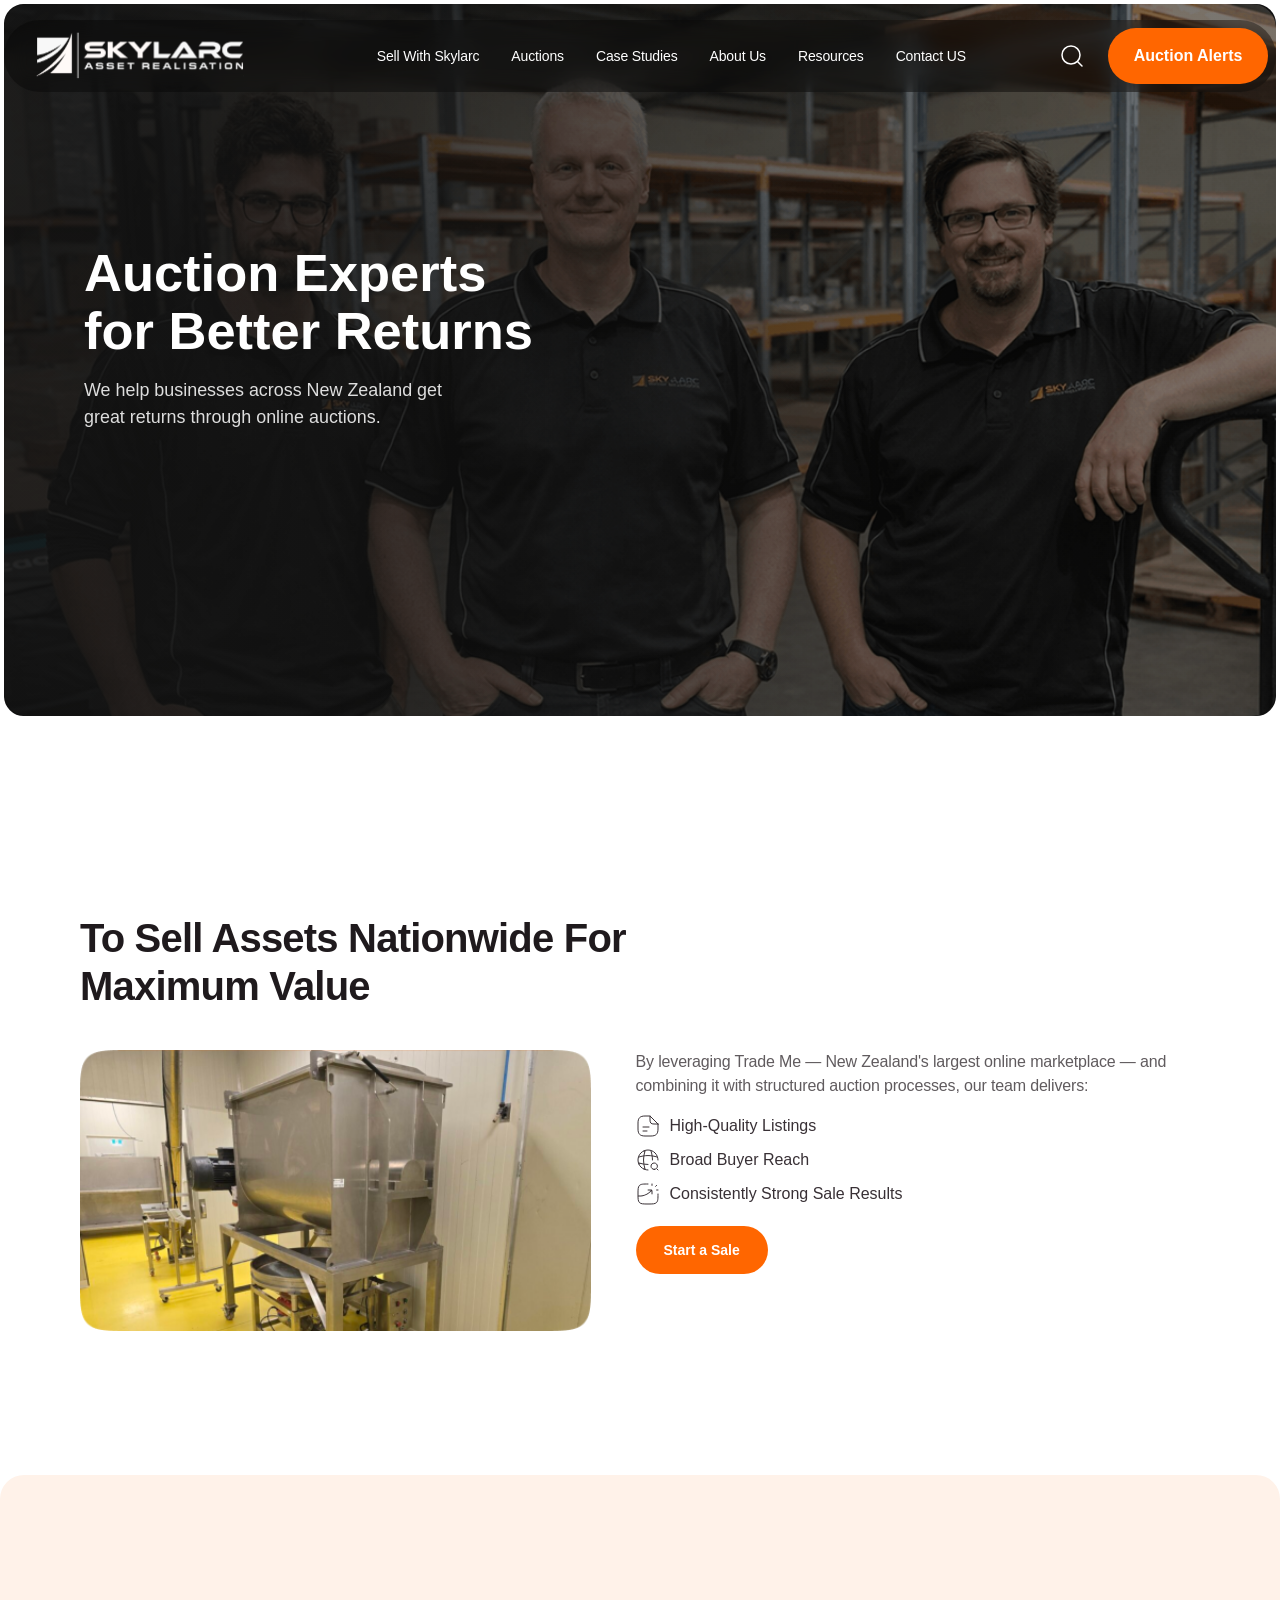
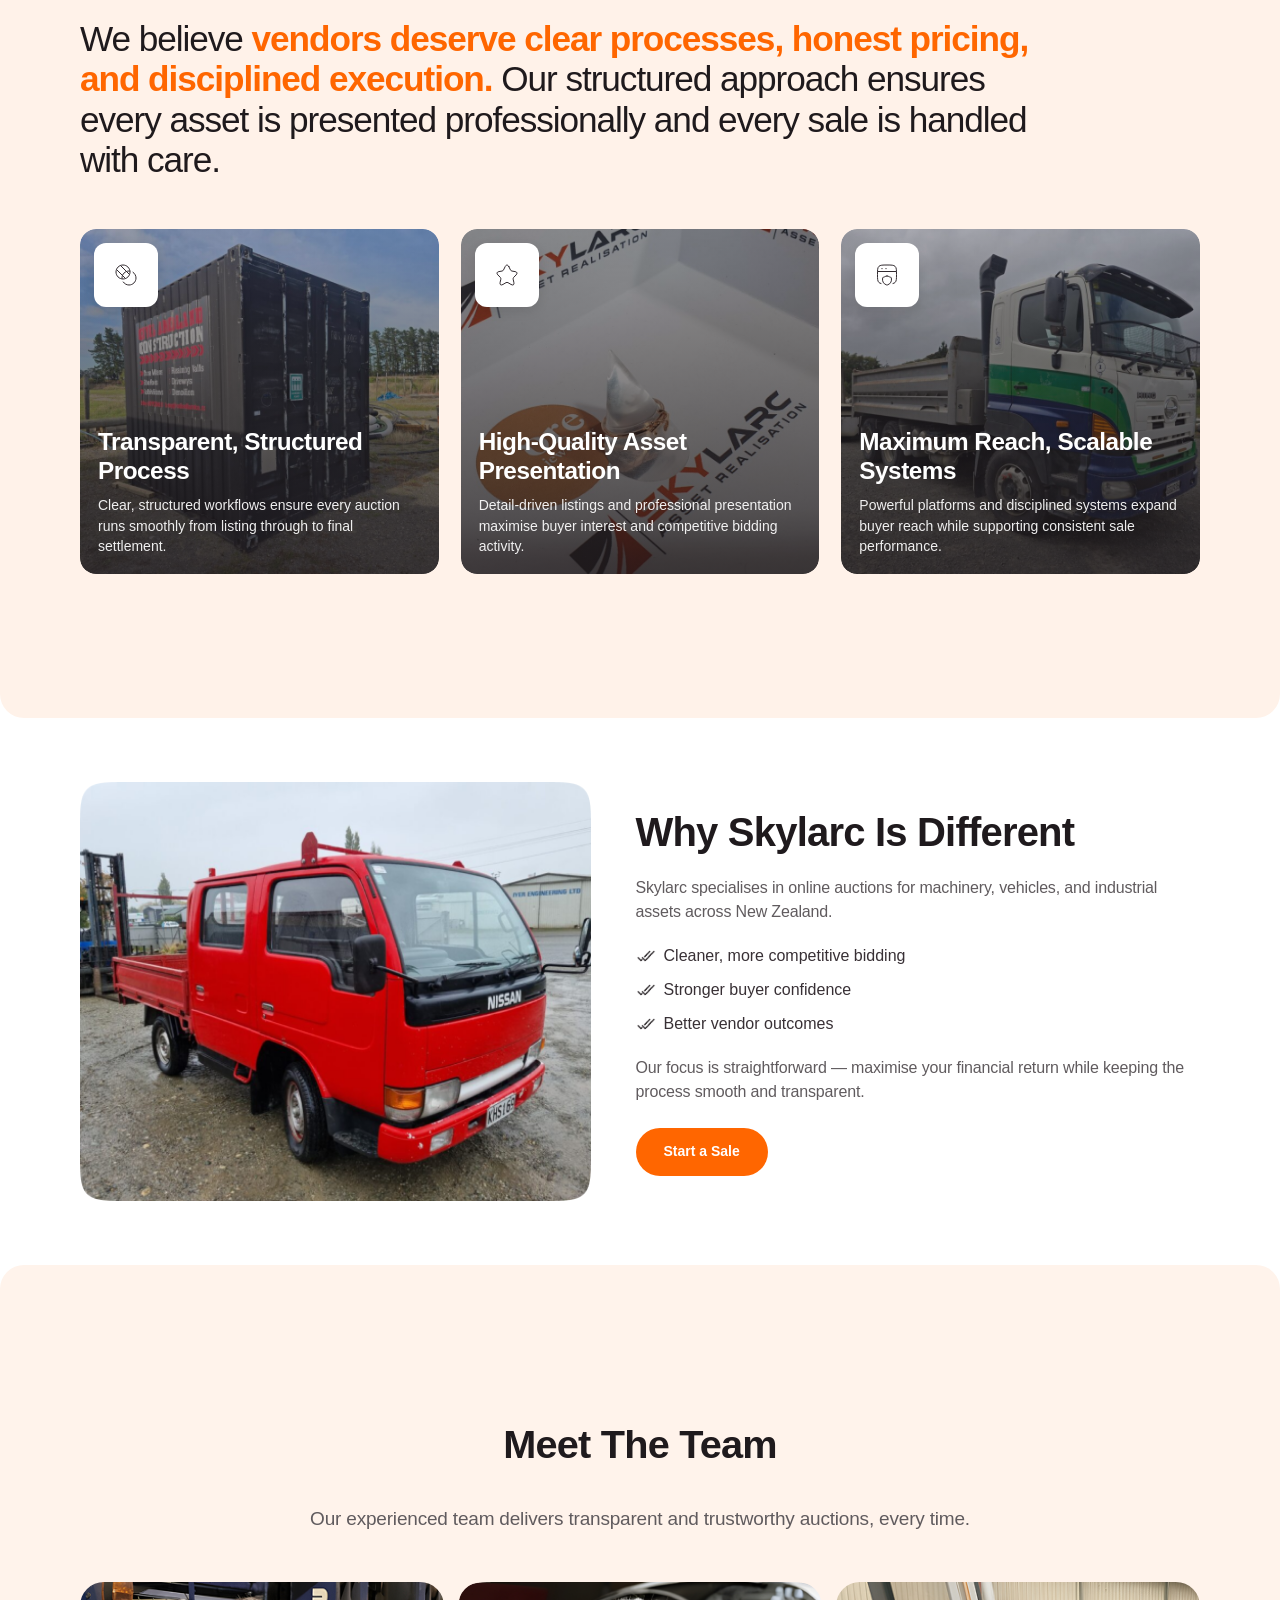
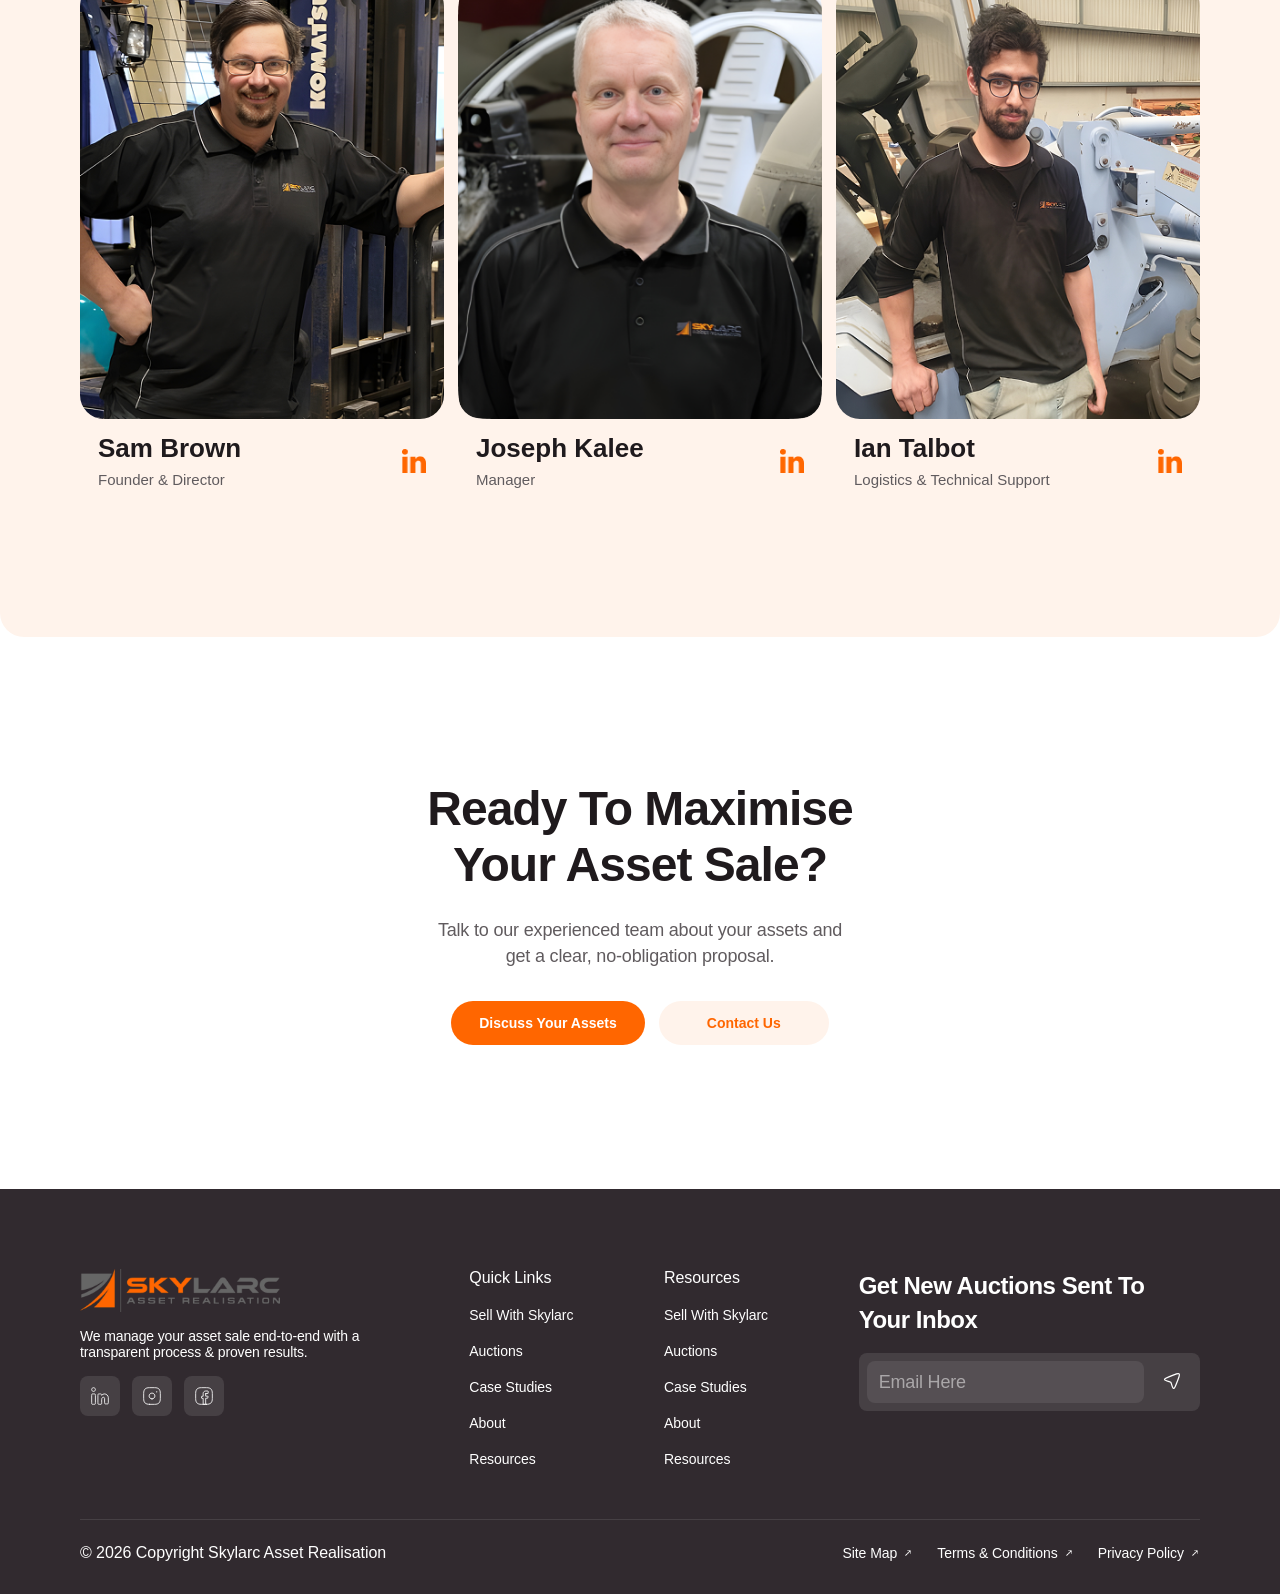
==== commit 12c6bbd6: "about page resp" ====
--- a/about.html
+++ b/about.html
@@ -54,23 +54,20 @@
 
     <section class="about-mission-feature">
       <span class="about-kicker">Our mission</span>
-      <h2>To Sell Assets Nationwide For<br>Maximum Value</h2>
-
-      <div class="about-mission-feature__content">
-        <div class="about-mission-feature__image">
-          <img src="assets/drum.png" alt="Industrial processing drum" class="about-mission-feature__img">
-        </div>
-
-        <div class="about-mission-feature__text">
-          <p>By leveraging Trade Me - New Zealand's largest online marketplace - and combining it<br>
-             with structured auction processes, our team delivers:</p>
-          <ul>
-            <li><img src="assets/document-text.svg" alt="" class="about-mission-feature__item-icon">High-Quality Listings</li>
-            <li><img src="assets/global-search.svg" alt="" class="about-mission-feature__item-icon">Broad Buyer Reach</li>
-            <li><img src="assets/Tick Icons.svg" alt="" class="about-mission-feature__item-icon">Consistently Strong Sale Results</li>
-          </ul>
-          <a href="sell.html" class="about-mission-feature__btn">Start a Sale</a>
-        </div>
+      <h2>To Sell Assets Nationwide For Maximum Value</h2>
+
+      <div class="about-mission-feature__image">
+        <img src="assets/drum.png" alt="Industrial processing drum" class="about-mission-feature__img">
+      </div>
+
+      <div class="about-mission-feature__text">
+        <p>By leveraging Trade Me — New Zealand's largest online marketplace — and combining it with structured auction processes, our team delivers:</p>
+        <ul>
+          <li><img src="assets/document-text.svg" alt="" class="about-mission-feature__item-icon">High-Quality Listings</li>
+          <li><img src="assets/global-search.svg" alt="" class="about-mission-feature__item-icon">Broad Buyer Reach</li>
+          <li><img src="assets/Tick Icons.svg" alt="" class="about-mission-feature__item-icon">Consistently Strong Sale Results</li>
+        </ul>
+        <a href="sell.html" class="about-mission-feature__btn">Start a Sale</a>
       </div>
     </section>
 
@@ -97,7 +94,7 @@
               <span class="about-values-feature__icon" aria-hidden="true">
                 <img src="assets/whole.svg" alt="">
               </span>
-              <h3>Transparent,<br>Structured Process</h3>
+              <h3>Transparent, Structured Process</h3>
               <p>Clear, structured workflows ensure every auction runs smoothly from listing through to final settlement.</p>
             </div>
           </div>
@@ -110,7 +107,7 @@
               <span class="about-values-feature__icon" aria-hidden="true">
                 <img src="assets/str.svg" alt="">
               </span>
-              <h3>High-Quality<br>Asset Presentation</h3>
+              <h3>High-Quality Asset Presentation</h3>
               <p>Detail-driven listings and professional presentation maximise buyer interest and competitive bidding activity.</p>
             </div>
           </div>
@@ -123,7 +120,7 @@
               <span class="about-values-feature__icon" aria-hidden="true">
                 <img src="assets/F1.svg" alt="">
               </span>
-              <h3>Maximum Reach,<br>Scalable Systems</h3>
+              <h3>Maximum Reach, Scalable Systems</h3>
               <p>Powerful platforms and disciplined systems expand buyer reach while supporting consistent sale performance.</p>
             </div>
           </div>
@@ -144,7 +141,7 @@
           <li>Stronger buyer confidence</li>
           <li>Better vendor outcomes</li>
         </ul>
-        <p>Our focus is straightforward - maximise your financial return while keeping the process smooth and transparent.</p>
+        <p>Our focus is straightforward — maximise your financial return while keeping the process smooth and transparent.</p>
         <a href="sell.html" class="about-different__btn">Start a Sale</a>
       </div>
     </section>
--- a/styles.css
+++ b/styles.css
@@ -4962,11 +4962,13 @@
 
 .about-hero {
   position: relative;
-  width: 100%;
+  width: calc(100% - 20px);
+  max-width: none;
   height: clamp(600px, 80vh, 760px);
   border-radius: 24px;
   border: 4px solid #ffffff;
-  margin: 0;
+  margin: 0 auto;
+  box-sizing: border-box;
   opacity: 1;
   display: flex;
   flex-direction: column;
@@ -5079,46 +5081,56 @@
   max-width: none;
   height: auto;
   opacity: 1;
-  gap: var(--site-gutter);
   margin: 0;
-  padding: 56px 44px;
+  padding: clamp(48px, 5vw, 64px) var(--site-gutter-x);
   border-radius: 24px;
   background: #ffffff;
-  display: flex;
-  flex-direction: column;
+  display: grid;
+  grid-template-columns: minmax(0, 0.95fr) minmax(0, 1.05fr);
+  column-gap: clamp(28px, 3.5vw, 48px);
+  row-gap: 12px;
+  align-items: start;
+  text-align: left;
+  box-sizing: border-box;
+}
+
+.about-mission-feature > .about-kicker,
+.about-mission-feature > h2 {
+  grid-column: 1 / -1;
+  width: 100%;
+  max-width: min(1280px, 100%);
+  margin-inline: 0;
 }
 
 .about-mission-feature h2 {
-  margin: 8px 0 0;
-  width: 622px;
-  height: 104px;
+  margin: 12px 0 0;
+  width: 100%;
+  max-width: 720px;
+  height: auto;
   opacity: 1;
   font-family: Geist, -apple-system, BlinkMacSystemFont, 'Segoe UI', sans-serif;
   font-weight: 600;
-  font-size: 40px;
-  line-height: 52px;
+  font-size: clamp(32px, 3.4vw, 40px);
+  line-height: 1.2;
   letter-spacing: -0.02em;
-  text-transform: capitalize;
-  color: rgba(31, 26, 29, 1);
-}
-
-.about-mission-feature__content {
-  margin-top: 28px;
-  display: grid;
-  grid-template-columns: 1fr 1.6fr;
-  gap: 36px;
-  align-items: center;
+  text-transform: none;
+  color: #1f1a1d;
 }
 
 .about-mission-feature__image {
-  width: 480px;
-  height: 264px;
+  grid-column: 1;
+  margin-top: clamp(20px, 3vw, 28px);
+  width: 100%;
+  max-width: none;
+  height: auto;
+  aspect-ratio: 480 / 264;
   border-radius: 16px;
   display: flex;
   align-items: center;
   justify-content: center;
   overflow: hidden;
   opacity: 1;
+  justify-self: stretch;
 }
 
 .about-mission-feature__img {
@@ -5128,10 +5140,22 @@
   display: block;
 }
 
+.about-mission-feature__text {
+  grid-column: 2;
+  margin-top: clamp(20px, 3vw, 28px);
+  display: flex;
+  flex-direction: column;
+  align-items: flex-start;
+  min-width: 0;
+  align-self: start;
+}
+
 .about-mission-feature__text p {
-  margin: 0 0 12px;
+  margin: 0 0 16px;
+  max-width: 560px;
   font-size: 16px;
   line-height: 24px;
+  letter-spacing: -0.01em;
   color: #605b5e;
 }
 
@@ -5141,13 +5165,14 @@
   padding: 0;
   display: flex;
   flex-direction: column;
-  gap: 8px;
+  gap: 10px;
+  width: 100%;
 }
 
 .about-mission-feature__text li {
   display: flex;
   align-items: center;
-  gap: 8px;
+  gap: 10px;
   font-size: 16px;
   line-height: 24px;
   color: #383035;
@@ -5162,27 +5187,30 @@
 }
 
 .about-mission-feature__btn {
-  margin-top: 14px;
+  margin-top: 20px;
   display: inline-flex;
   align-items: center;
   justify-content: center;
-  height: 44px;
-  padding: 0 20px;
+  min-height: 48px;
+  height: auto;
+  padding: 14px 28px;
   border-radius: 999px;
   text-decoration: none;
   background: #ff6600;
   color: #ffffff;
   font-size: 14px;
   font-weight: 600;
+  line-height: 1.2;
 }
 
 .about-kicker {
+  display: block;
   font-family: Geist, -apple-system, BlinkMacSystemFont, 'Segoe UI', sans-serif;
   font-weight: 400;
   font-size: 18px;
   line-height: 26px;
   letter-spacing: -0.01em;
-  color: rgba(96, 91, 94, 1);
+  color: #605b5e;
 }
 
 .about-mission-feature.about-mission--animate-ready .about-kicker,
@@ -5291,37 +5319,45 @@
   width: 100%;
   max-width: none;
   min-height: 0;
-  margin: 24px 0 0;
+  margin: 0;
   border-radius: 24px;
   background: #fff2e9;
-  padding: 64px 40px;
+  padding: clamp(48px, 5vw, 64px) var(--site-gutter-x);
+  display: flex;
+  flex-direction: column;
+  align-items: stretch;
+  text-align: left;
+  box-sizing: border-box;
 }
 
 .about-values-feature__intro {
-  max-width: 980px;
-  margin: 0 0 28px;
+  width: 100%;
+  max-width: min(980px, 100%);
+  margin: 0 0 clamp(32px, 4vw, 48px);
   font-family: Geist, -apple-system, BlinkMacSystemFont, 'Segoe UI', sans-serif;
-  font-size: clamp(22px, 2.75vw, 40px);
-  font-weight: 300;
-  line-height: 1.12;
-  letter-spacing: -0.04em;
+  font-size: clamp(24px, 2.75vw, 40px);
+  font-weight: 400;
+  line-height: 1.15;
+  letter-spacing: -0.03em;
   color: #1f1a1d;
   overflow-wrap: break-word;
 }
 
 .about-values-feature__intro span {
   color: #ff6600;
-  font-weight: 500;
-  font-size: clamp(22px, 2.75vw, 40px);
-  line-height: 1.12;
-  letter-spacing: -0.04em;
+  font-weight: 600;
+  font-size: inherit;
+  line-height: inherit;
+  letter-spacing: inherit;
 }
 
 .about-values-feature__grid {
   display: grid;
   grid-template-columns: repeat(3, minmax(0, 1fr));
-  gap: clamp(14px, 1.8vw, 22px);
+  gap: clamp(16px, 1.8vw, 22px);
   width: 100%;
+  max-width: min(1280px, 100%);
+  margin-inline: 0;
   justify-content: stretch;
 }
 
@@ -5333,8 +5369,7 @@
   border-radius: 16px;
   opacity: 1;
   padding: 0;
-  display: flex;
-  justify-content: space-between;
+  display: block;
   position: relative;
   overflow: hidden;
   box-sizing: border-box;
@@ -5353,7 +5388,7 @@
   content: "";
   position: absolute;
   inset: 0;
-  background: rgba(88, 83, 83, 0.82);
+  background: linear-gradient(180deg, rgba(31, 26, 29, 0.35) 0%, rgba(31, 26, 29, 0.78) 100%);
   z-index: 1;
 }
 
@@ -5399,46 +5434,52 @@
   display: flex;
   flex-direction: column;
   justify-content: flex-end;
-  padding: 18px 14px 14px;
+  align-items: flex-start;
+  padding: 16px 18px 18px;
+  text-align: left;
 }
 
 .about-values-feature__icon {
-  width: 80px;
-  height: 80px;
+  position: absolute;
+  top: 14px;
+  left: 14px;
+  width: 64px;
+  height: 64px;
   border-radius: 12px;
   background: #ffffff;
   display: flex;
   align-items: center;
   justify-content: center;
-  padding: 16px;
+  padding: 12px;
   box-sizing: border-box;
-  margin-bottom: auto;
-  margin-top: 6px;
-  margin-left: 6px;
-  box-shadow: 0 8px 16px rgba(17, 17, 17, 0.12);
+  margin: 0;
+  box-shadow: 0 4px 12px rgba(17, 17, 17, 0.1);
 }
 
 .about-values-feature__icon img {
-  width: 56px;
-  height: 56px;
+  width: 40px;
+  height: 40px;
   max-width: none;
   max-height: none;
   display: block;
+  object-fit: contain;
 }
 
 .about-values-feature__card-content h3 {
   margin: 0;
   color: #ffffff;
-  font-size: clamp(24px, 2vw, 32px);
-  font-weight: 500;
-  line-height: 1.25;
+  font-size: clamp(22px, 1.9vw, 28px);
+  font-weight: 600;
+  line-height: 1.2;
+  letter-spacing: -0.02em;
 }
 
 .about-values-feature__card-content p {
-  margin: 8px 0 0;
+  margin: 10px 0 0;
   color: rgba(255, 255, 255, 0.92);
   font-size: 14px;
-  line-height: 20px;
+  line-height: 1.45;
+  max-width: 100%;
 }
 
 .about-different-section {
@@ -5446,30 +5487,32 @@
   max-width: none;
   height: auto;
   opacity: 1;
-  gap: var(--site-gutter);
   margin: 0;
   border-radius: 24px;
   background: #ffffff;
-  padding: clamp(var(--space-7), 5vw, var(--space-9)) var(--site-gutter-x);
+  padding: clamp(48px, 5vw, 64px) var(--site-gutter-x);
   display: grid;
-  grid-template-columns: minmax(0, 1fr) minmax(0, 1.45fr);
-  column-gap: clamp(18px, 2.5vw, 40px);
+  grid-template-columns: minmax(0, 0.95fr) minmax(0, 1.05fr);
+  column-gap: clamp(28px, 3.5vw, 48px);
+  row-gap: 0;
   align-items: center;
+  text-align: left;
   box-sizing: border-box;
 }
 
 .about-different__image-placeholder {
   width: 100%;
-  max-width: min(500px, 100%);
+  max-width: none;
   height: auto;
   aspect-ratio: 500 / 410;
-  margin-inline: auto;
-  border-radius: 24px;
+  margin-inline: 0;
+  border-radius: 20px;
   opacity: 1;
   display: flex;
   align-items: center;
   justify-content: center;
   overflow: hidden;
+  justify-self: stretch;
 }
 
 .about-different__image {
@@ -5482,11 +5525,11 @@
 .about-different__content h2 {
   margin: 0;
   font-family: Geist, -apple-system, BlinkMacSystemFont, 'Segoe UI', sans-serif;
-  font-size: clamp(26px, 3.1vw, 40px);
+  font-size: clamp(28px, 3.2vw, 40px);
   font-weight: 600;
   line-height: 1.2;
   letter-spacing: -0.02em;
-  text-transform: capitalize;
+  text-transform: none;
   color: #1f1a1d;
 }
 
@@ -5494,20 +5537,22 @@
   width: 100%;
   min-width: 0;
   height: auto;
-  max-width: 700px;
+  max-width: none;
   opacity: 1;
   display: flex;
   flex-direction: column;
-  gap: clamp(16px, 2vw, 24px);
+  align-items: flex-start;
+  gap: clamp(14px, 1.8vw, 20px);
   box-sizing: border-box;
 }
 
 .about-different__content p {
   margin: 0;
-  font-size: clamp(14px, 1.35vw, 16px);
-  line-height: 1.5;
+  font-size: 16px;
+  line-height: 24px;
+  letter-spacing: -0.01em;
   color: #605b5e;
-  max-width: 100%;
+  max-width: 560px;
   overflow-wrap: break-word;
 }
 
@@ -5517,15 +5562,17 @@
   padding: 0;
   display: flex;
   flex-direction: column;
-  gap: 8px;
+  gap: 10px;
+  width: 100%;
+  max-width: 560px;
 }
 
 .about-different__content li {
   position: relative;
   padding-left: 28px;
   color: #383035;
-  font-size: clamp(14px, 1.35vw, 16px);
-  line-height: 1.5;
+  font-size: 16px;
+  line-height: 24px;
   overflow-wrap: break-word;
 }
 
@@ -5540,14 +5587,15 @@
 }
 
 .about-different__btn {
-  margin-top: 0;
+  margin-top: 4px;
   display: inline-flex;
   align-items: center;
   justify-content: center;
-  width: 154px;
-  height: 56px;
-  padding: 16px 32px;
-  border-radius: 50px;
+  width: auto;
+  min-height: 48px;
+  height: auto;
+  padding: 14px 28px;
+  border-radius: 999px;
   gap: 8px;
   opacity: 1;
   text-decoration: none;
@@ -5555,6 +5603,7 @@
   color: #ffffff;
   font-size: 14px;
   font-weight: 600;
+  line-height: 1.2;
 }
 
 .about-different-section.about-different--animate-ready .about-different__image-placeholder {
@@ -5654,6 +5703,8 @@
   grid-template-columns: repeat(3, minmax(0, 1fr));
   gap: clamp(10px, 1.5vw, 14px);
   width: 100%;
+  max-width: min(1280px, 100%);
+  margin-inline: auto;
 }
 
 .about-team-card {
@@ -5751,6 +5802,105 @@
   transition-delay: 0.12s;
 }
 
+/* About page layout — section shells aligned with sell / index */
+.about-page {
+  --about-section-radius: 24px;
+}
+
+@media (max-width: 1279px) {
+  .about-page {
+    --about-section-radius: var(--space-3);
+  }
+}
+
+@media (max-width: 767px) {
+  .about-page {
+    --about-section-radius: var(--space-2);
+  }
+}
+
+.about-page .about-mission-feature,
+.about-page .about-values-feature,
+.about-page .about-different-section,
+.about-page .about-block--team,
+.about-page .section-8-cta {
+  width: 100%;
+  max-width: none;
+  margin-left: 0;
+  margin-right: 0;
+  box-sizing: border-box;
+}
+
+.about-page .about-mission-feature,
+.about-page .about-values-feature,
+.about-page .about-block--team {
+  padding: var(--layout-section-padding-y) var(--site-gutter-x);
+  border-radius: var(--about-section-radius);
+}
+
+.about-page .about-mission-feature {
+  align-items: stretch;
+  text-align: left;
+}
+
+.about-page .about-mission-feature > .about-kicker,
+.about-page .about-mission-feature > h2 {
+  margin-inline: 0;
+}
+
+.about-page .about-values-feature {
+  align-items: stretch;
+  text-align: left;
+}
+
+.about-page .about-values-feature__intro,
+.about-page .about-values-feature__grid {
+  margin-inline: 0;
+}
+
+.about-page .about-different-section {
+  width: 100%;
+  max-width: none;
+  margin-inline: 0;
+  border-radius: var(--about-section-radius);
+  text-align: left;
+}
+
+.about-page .about-different__content {
+  align-items: flex-start;
+  margin-inline: 0;
+}
+
+.about-page .section-8-cta {
+  width: 100%;
+  max-width: none;
+  height: auto;
+  min-height: 0;
+  margin: 0;
+  padding: var(--layout-section-padding-y) var(--site-gutter-x);
+  border-radius: var(--about-section-radius);
+}
+
+@media (min-width: 768px) and (max-width: 1024px) {
+  .about-page .about-mission-feature,
+  .about-page .about-values-feature,
+  .about-page .about-block--team,
+  .about-page .section-8-cta {
+    padding-top: 72px;
+    padding-bottom: 72px;
+  }
+
+  .about-page .about-different-section {
+    width: 100%;
+    max-width: none;
+    padding: 72px var(--site-gutter-x);
+  }
+
+  .about-page .section-8-cta {
+    overflow: visible;
+  }
+}
+
 /* ============================================
    SELL PAGE SCAFFOLD
    ============================================ */
@@ -5936,14 +6086,20 @@
   width: 188px;
   height: 158px;
   border-radius: 12px;
-  background: #c9ced7;
-  border: 1px dashed rgba(96, 91, 94, 0.35);
-  display: flex;
-  align-items: center;
-  justify-content: center;
-  color: #605b5e;
-  font-size: 14px;
-  font-weight: 500;
+  background: #ffffff;
+  border: 4px solid #ffffff;
+  display: block;
+  overflow: hidden;
+  box-shadow: 0 4px 16px rgba(0, 0, 0, 0.12);
+}
+
+.sell-trusted__img-overlay-image {
+  width: 100%;
+  height: 100%;
+  display: block;
+  object-fit: cover;
+  object-position: center;
+  border-radius: 8px;
 }
 
 .sell-trusted__content h2 {
@@ -6084,27 +6240,18 @@
 .sell-results-section {
   width: 100%;
   max-width: none;
-  height: 672px;
+  height: auto;
+  min-height: 0;
   margin: 0;
-  padding: 0 0 40px;
-  background: #ffffff;
-  display: flex;
-  gap: var(--site-gutter);
-  border-bottom-left-radius: 24px;
-  border-bottom-right-radius: 24px;
-}
-
-.sell-results__panel {
-  width: 100%;
-  height: 100%;
-  margin: 0;
+  padding: clamp(48px, 6vw, 72px) clamp(32px, 5vw, 84px);
+  background: #1f1a20;
   border-radius: 24px;
-  background: #1f1a20;
-  padding: 72px 84px;
+  overflow: hidden;
   display: grid;
   grid-template-columns: minmax(280px, 1fr) minmax(380px, 1.25fr);
   gap: 40px;
   align-items: center;
+  box-sizing: border-box;
 }
 
 .sell-results__title-wrap {
@@ -6224,9 +6371,8 @@
 }
 
 @media (max-width: 1024px) {
-  .sell-results__panel {
-    width: calc(100% - 32px);
-    padding: 48px 28px;
+  .sell-results-section {
+    padding: 48px var(--site-gutter-x);
     grid-template-columns: 1fr;
     gap: 30px;
   }
@@ -6966,10 +7112,11 @@
   }
 
   .terms-hero {
-    width: calc(100% - 4px);
+    width: calc(100% - 20px);
+    max-width: none;
     height: 360px;
-    margin-top: 6px;
-    border-radius: 14px;
+    margin: 0 10px;
+    border-radius: 16px;
   }
 
   .terms-hero__overlay {
@@ -8439,8 +8586,9 @@
 
 @media (max-width: 767px) {
   .contact-page .contact-hero {
-    width: 100%;
-    margin: 6px 0 0;
+    width: calc(100% - 20px);
+    max-width: none;
+    margin: 0 10px;
     min-height: 0;
     border-radius: 16px;
   }
@@ -8459,12 +8607,12 @@
     flex-direction: column !important;
     align-items: stretch !important;
     justify-content: flex-start !important;
-    padding: 92px 0 6px !important;
+    padding: 92px 16px 6px !important;
     gap: 8px !important;
   }
 
   .contact-page .hero-text {
-    padding: 0 14px !important;
+    padding: 0 !important;
     order: 1 !important;
   }
 
@@ -9845,8 +9993,22 @@
 
 /* Main auctions page only (not upcoming): full-viewport hero, full-width sections */
 body.auctions-page:not(.upcoming-auctions-page) {
+  overflow-x: hidden;
   --auctions-market-shell-width: min(1360px, calc(0.92 * (100% - 20px)));
   --auctions-market-shell-max: calc(100% - 32px);
+  --auction-section-radius: 32px;
+}
+
+@media (max-width: 1279px) {
+  body.auctions-page:not(.upcoming-auctions-page) {
+    --auction-section-radius: var(--space-3);
+  }
+}
+
+@media (max-width: 767px) {
+  body.auctions-page:not(.upcoming-auctions-page) {
+    --auction-section-radius: var(--space-2);
+  }
 }
 
 body.auctions-page:not(.upcoming-auctions-page) .auctions-main {
@@ -9856,10 +10018,10 @@
 }
 
 body.auctions-page:not(.upcoming-auctions-page) .auctions-hero {
-  width: calc(100% - 20px);
+  width: 100%;
   max-width: none;
-  margin: 10px;
-  height: calc(100svh - 20px);
+  margin: 0;
+  height: min(100svh, 900px);
   min-height: 580px;
   max-height: none;
   border-radius: 24px;
@@ -9876,9 +10038,10 @@
   width: 100%;
   max-width: none;
   margin: 0;
-  padding: 0 0 28px;
-  border-radius: 24px;
+  padding: 0 var(--site-gutter-x) var(--layout-section-padding-y);
+  border-radius: var(--auction-section-radius);
   background: #ffffff;
+  box-sizing: border-box;
 }
 
 /* Filter card: a bit narrower than hero (~92% of framed width), centered */
@@ -9889,7 +10052,7 @@
   min-height: 0;
   margin: -190px auto 22px;
   padding: 22px var(--site-gutter-x) 24px;
-  border-radius: 48px;
+  border-radius: var(--auction-section-radius);
   border: 1px solid #d9dce2;
   box-sizing: border-box;
   position: relative;
@@ -9945,37 +10108,82 @@
   width: 100%;
   max-width: none;
   margin: 0;
-  border-radius: 24px;
+  padding: var(--layout-section-padding-y) var(--site-gutter-x);
+  border-radius: var(--auction-section-radius);
+  box-sizing: border-box;
+}
+
+body.auctions-page:not(.upcoming-auctions-page) .auctions-results__intro p {
+  height: auto;
+  min-height: 0;
+}
+
+body.auctions-page:not(.upcoming-auctions-page) .auctions-results__media-card {
+  width: 100%;
+  max-width: min(1280px, 100%);
+  margin: 0 auto;
+  height: auto;
+  min-height: 0;
+}
+
+body.auctions-page:not(.upcoming-auctions-page) .auctions-results__image-placeholder,
+body.auctions-page:not(.upcoming-auctions-page) .auctions-results__text {
+  width: 100%;
+  max-width: 100%;
+  height: auto;
+  min-height: 0;
+}
+
+body.auctions-page:not(.upcoming-auctions-page) .auctions-results__image-placeholder {
+  min-height: min(388px, 50vw);
+  border-radius: var(--auction-section-radius);
 }
 
 body.auctions-page:not(.upcoming-auctions-page) .auctions-driving-section {
   width: 100%;
   max-width: none;
   margin: 0;
-  border-radius: 24px;
+  padding: var(--layout-section-padding-y) var(--site-gutter-x);
+  border-radius: var(--auction-section-radius);
+  box-sizing: border-box;
 }
 
 body.auctions-page:not(.upcoming-auctions-page) .process-scroll-track {
-  width: 100%;
-  max-width: none;
-  margin-left: 0;
-  margin-right: 0;
-  border-radius: 24px;
+  width: 100vw;
+  max-width: 100vw;
+  margin-left: calc(50% - 50vw);
+  margin-right: calc(50% - 50vw);
+  border-radius: var(--auction-section-radius);
   overflow: hidden;
+}
+
+body.auctions-page:not(.upcoming-auctions-page) .process-scroll-track .section-4-placeholder {
+  padding: var(--layout-section-padding-y) var(--site-gutter-x);
+  box-sizing: border-box;
+}
+
+body.auctions-page:not(.upcoming-auctions-page) .process-scroll-track .process-heading {
+  margin-bottom: var(--layout-heading-to-content);
 }
 
 body.auctions-page:not(.upcoming-auctions-page) .section-5-placeholder {
   width: 100%;
   max-width: none;
   margin: 0;
-  border-radius: 24px;
+  padding: var(--layout-section-padding-y) var(--site-gutter-x);
+  border-radius: var(--auction-section-radius);
+  box-sizing: border-box;
 }
 
 body.auctions-page:not(.upcoming-auctions-page) .section-8-cta {
   width: 100%;
   max-width: none;
   margin: 0;
-  border-radius: 24px;
+  height: auto;
+  min-height: 0;
+  padding: var(--layout-section-padding-y) var(--site-gutter-x);
+  border-radius: var(--auction-section-radius);
+  box-sizing: border-box;
 }
 
 @media (max-width: 1279px) {
@@ -13348,9 +13556,9 @@
   }
 
   body.auctions-page:not(.upcoming-auctions-page) .auctions-hero {
-    width: calc(100% - 20px);
-    margin: 10px;
-    height: calc(100svh - 20px);
+    width: 100%;
+    margin: 0;
+    height: min(100svh, 900px);
     min-height: 500px;
     border-radius: 24px;
     border: 4px solid #ffffff;
@@ -13358,7 +13566,20 @@
   }
 
   body.auctions-page:not(.upcoming-auctions-page) .auctions-listing-section {
-    padding: 20px 16px 24px;
+    padding: 0 var(--site-gutter-x) 72px;
+  }
+
+  body.auctions-page:not(.upcoming-auctions-page) .auctions-results-section,
+  body.auctions-page:not(.upcoming-auctions-page) .auctions-driving-section,
+  body.auctions-page:not(.upcoming-auctions-page) .process-scroll-track .section-4-placeholder,
+  body.auctions-page:not(.upcoming-auctions-page) .section-5-placeholder,
+  body.auctions-page:not(.upcoming-auctions-page) .section-8-cta {
+    padding-top: 72px;
+    padding-bottom: 72px;
+  }
+
+  body.auctions-page:not(.upcoming-auctions-page) .section-8-cta {
+    overflow: visible;
   }
 
   /* Tablet: same overlap + padding as global auctions rules (do not use desktop filter placement) */
@@ -13367,7 +13588,7 @@
     max-width: 100%;
     margin: -130px auto 0;
     padding: 16px;
-    border-radius: 24px;
+    border-radius: var(--auction-section-radius);
   }
 
   body.auctions-page:not(.upcoming-auctions-page) .auctions-market-overlay__tab {
@@ -13393,14 +13614,15 @@
 
 @media (max-width: 768px) {
   .auctions-hero {
-    width: 100%;
-    margin: 6px 0 0;
+    width: calc(100% - 20px);
+    max-width: none;
+    margin: 0 10px;
     height: 420px;
     border-radius: 16px;
   }
 
   .auctions-hero__content {
-    padding: 170px 14px 24px;
+    padding: 170px 16px 24px;
   }
 
   .auctions-hero__content h1 {
@@ -13452,40 +13674,40 @@
     gap: 12px;
   }
 
-  body.auctions-page:not(.upcoming-auctions-page) .auctions-hero {
-    width: calc(100% - 16px);
-    margin: 8px;
-    height: min(calc(100svh - 16px), 720px);
-    min-height: 420px;
-    border-radius: 16px;
-    border: 4px solid #ffffff;
-    box-sizing: border-box;
-  }
-
   body.auctions-page:not(.upcoming-auctions-page) .auctions-listing-section {
-    padding: 16px 10px 20px;
-    border-radius: 16px;
+    padding: 0 var(--site-gutter-x) var(--mobile-section-y-lg);
+    border-radius: var(--auction-section-radius);
   }
 
   body.auctions-page:not(.upcoming-auctions-page) .auctions-market-overlay {
     width: 100%;
     max-width: 100%;
-    margin: -90px auto 0;
-    padding: 12px;
-    border-radius: 16px;
+    margin: -104px auto 0;
+    padding: 14px 12px 16px;
+    border-radius: var(--auction-section-radius);
+    box-shadow: 0 12px 32px rgba(17, 17, 17, 0.08);
+  }
+
+  body.auctions-page:not(.upcoming-auctions-page) .auctions-market-overlay__top {
+    align-items: stretch;
+    min-height: 52px;
+    height: auto;
+    gap: 22px;
+    border-bottom: 1px solid #eceff3;
   }
 
   body.auctions-page:not(.upcoming-auctions-page) .auctions-market-overlay__tab {
-    padding: 0;
-    min-height: 0;
-    border-bottom: none;
-    margin-bottom: 0;
-  }
-
-  body.auctions-page:not(.upcoming-auctions-page) .auctions-market-overlay__top {
-    align-items: center;
-    min-height: 0;
+    flex-shrink: 0;
     height: auto;
+    min-height: 44px;
+    align-self: stretch;
+    padding: 6px 0 12px;
+    border-bottom: 2px solid transparent;
+    margin-bottom: -1px;
+  }
+
+  body.auctions-page:not(.upcoming-auctions-page) .auctions-market-overlay__tab--active {
+    border-bottom-color: #ff6600;
   }
 
   body.auctions-page:not(.upcoming-auctions-page) .auctions-listing-section .auctions-cards-grid,
@@ -13493,6 +13715,221 @@
   body.auctions-page:not(.upcoming-auctions-page) .auctions-market-empty {
     width: 100%;
     max-width: 100%;
+  }
+
+  /* Stack auction cards vertically (override global horizontal carousel scroll) */
+  body.auctions-page:not(.upcoming-auctions-page) .auctions-listing-section .auctions-cards-grid.section-3__carousel {
+    display: grid;
+    grid-template-columns: 1fr;
+    gap: 16px;
+    width: 100%;
+    max-width: 100%;
+    margin: 16px 0 0;
+    padding: 0;
+    overflow: visible;
+    overflow-x: visible;
+    scroll-snap-type: none;
+    scroll-padding-inline: 0;
+  }
+
+  body.auctions-page:not(.upcoming-auctions-page) .auctions-listing-section .auctions-cards-grid .section-3__card {
+    flex: none;
+    width: 100%;
+    max-width: 100%;
+    scroll-snap-align: none;
+    scroll-snap-stop: normal;
+  }
+
+  body.auctions-page:not(.upcoming-auctions-page) .auctions-listing-section .auctions-cards-grid .section-3__badge {
+    left: 12px;
+    right: auto;
+    transform: none;
+    width: max-content;
+    max-width: calc(100% - 24px);
+  }
+
+  body.auctions-page:not(.upcoming-auctions-page) .auctions-cards-grid.auctions-cards-grid--animate-ready .section-3__badge {
+    transform: translateY(34px);
+  }
+
+  body.auctions-page:not(.upcoming-auctions-page) .auctions-cards-grid.auctions-cards-grid--animate-ready.auctions-cards-grid--in-view .section-3__badge {
+    transform: translateY(0);
+  }
+
+  body.auctions-page:not(.upcoming-auctions-page) .auctions-pagination {
+    margin-top: 24px;
+    gap: 6px;
+    flex-wrap: nowrap;
+  }
+
+  body.auctions-page:not(.upcoming-auctions-page) .auctions-pagination__page {
+    min-width: 36px;
+    height: 36px;
+    padding: 0;
+    border-radius: 8px;
+    background: transparent;
+    color: #605b5e;
+    font-size: 15px;
+    font-weight: 500;
+  }
+
+  body.auctions-page:not(.upcoming-auctions-page) .auctions-pagination__page:hover:not(:disabled) {
+    background: transparent;
+    color: #31292f;
+  }
+
+  body.auctions-page:not(.upcoming-auctions-page) .auctions-pagination__page--active {
+    background: #ff6600;
+    color: #ffffff;
+    font-weight: 600;
+  }
+
+  body.auctions-page:not(.upcoming-auctions-page) .auctions-pagination__page--active:hover:not(:disabled) {
+    background: #e65c00;
+    color: #ffffff;
+  }
+
+  body.auctions-page:not(.upcoming-auctions-page) .auctions-pagination__nav {
+    width: 36px;
+    height: 36px;
+    min-width: 36px;
+    min-height: 36px;
+  }
+
+  body.auctions-page:not(.upcoming-auctions-page) .auctions-pagination__nav-icon {
+    width: 16px;
+    height: 16px;
+    opacity: 0.65;
+  }
+
+  body.auctions-page:not(.upcoming-auctions-page) .auctions-pagination__ellipsis {
+    min-width: 28px;
+    height: 36px;
+    font-size: 15px;
+    font-weight: 500;
+    color: #8a8589;
+  }
+
+  body.auctions-page:not(.upcoming-auctions-page) .process-scroll-track {
+    width: 100%;
+    max-width: 100%;
+    margin-left: 0;
+    margin-right: 0;
+    border-radius: var(--auction-section-radius);
+  }
+
+  body.auctions-page:not(.upcoming-auctions-page) .process-scroll-track .section-4-placeholder {
+    padding: var(--mobile-section-y) var(--site-gutter-x) var(--mobile-section-y-lg);
+  }
+
+  body.auctions-page:not(.upcoming-auctions-page) .process-scroll-track .section-4__title {
+    font-size: 28px;
+    line-height: 1.2;
+    text-align: left;
+  }
+
+  body.auctions-page:not(.upcoming-auctions-page) .process-scroll-track .section-4__subtitle {
+    font-size: 15px;
+    line-height: 1.45;
+    text-align: left;
+  }
+
+  body.auctions-page:not(.upcoming-auctions-page) .process-scroll-track .process-heading {
+    margin-bottom: 24px;
+    text-align: left;
+  }
+
+  body.auctions-page:not(.upcoming-auctions-page) .auctions-results-section {
+    padding: 32px 24px var(--mobile-section-y-lg);
+    border-radius: var(--auction-section-radius);
+  }
+
+  body.auctions-page:not(.upcoming-auctions-page) .auctions-driving-section {
+    padding: 32px 24px var(--mobile-section-y-lg);
+    border-radius: var(--auction-section-radius);
+  }
+
+  body.auctions-page:not(.upcoming-auctions-page) .auctions-driving__stats {
+    grid-template-columns: 1fr;
+    gap: var(--space-4);
+  }
+
+  body.auctions-page:not(.upcoming-auctions-page) .auctions-driving__stat {
+    border-right: none;
+    border-bottom: 1px solid #e3d9d2;
+    padding: 0 0 var(--space-4) 0;
+  }
+
+  body.auctions-page:not(.upcoming-auctions-page) .auctions-driving__stat:last-child {
+    border-bottom: none;
+    padding-bottom: 0;
+  }
+
+  body.auctions-page:not(.upcoming-auctions-page) .section-8-cta {
+    padding: var(--mobile-section-y) var(--site-gutter-x);
+    border-radius: var(--auction-section-radius);
+  }
+
+  body.auctions-page:not(.upcoming-auctions-page) .auctions-hero {
+    width: calc(100% - 20px);
+    max-width: none;
+    margin: 0 10px;
+    height: clamp(400px, 58svh, 520px);
+    min-height: 380px;
+    max-height: none;
+    border-radius: 16px;
+    border-width: 0;
+    box-sizing: border-box;
+    overflow: hidden;
+  }
+
+  body.auctions-page:not(.upcoming-auctions-page) .auctions-hero .navbar {
+    padding: 12px 12px 0;
+  }
+
+  body.auctions-page:not(.upcoming-auctions-page) .auctions-hero .navbar__container {
+    width: 100%;
+    max-width: none;
+    border-radius: 14px;
+    padding: 10px 14px;
+    background: rgba(0, 0, 0, 0.4);
+    backdrop-filter: blur(12px);
+  }
+
+  body.auctions-page:not(.upcoming-auctions-page) .auctions-hero .navbar__actions {
+    display: none;
+  }
+
+  body.auctions-page:not(.upcoming-auctions-page) .auctions-hero .navbar__hamburger {
+    margin-left: auto;
+  }
+
+  body.auctions-page:not(.upcoming-auctions-page) .auctions-hero__content {
+    padding: clamp(108px, 32vw, 142px) 16px clamp(96px, 26vw, 132px);
+    max-width: none;
+    width: 100%;
+    box-sizing: border-box;
+    text-align: left;
+  }
+
+  body.auctions-page:not(.upcoming-auctions-page) .auctions-hero__content h1 {
+    font-size: clamp(30px, 7.5vw, 36px);
+    line-height: 1.12;
+    letter-spacing: -0.02em;
+    font-weight: 600;
+  }
+
+  body.auctions-page:not(.upcoming-auctions-page) .auctions-hero__content p {
+    margin-top: 12px;
+    font-size: clamp(14px, 3.8vw, 16px);
+    line-height: 1.45;
+    color: rgba(255, 255, 255, 0.92);
+  }
+
+  body.auctions-page:not(.upcoming-auctions-page) .auctions-market-overlay__search-row {
+    margin-top: 14px;
+    min-height: 44px;
+    padding: 8px 14px;
   }
 
   .auctions-results-section {
@@ -13826,6 +14263,7 @@
 }
 
 .case-filter-section.case-filter--animate-ready .industry-card__media img,
+.case-filter-section.case-filter--animate-ready .industry-card__media > .industry-card__tag,
 .case-filter-section.case-filter--animate-ready .industry-card__title,
 .case-filter-section.case-filter--animate-ready .industry-card__text,
 .case-filter-section.case-filter--animate-ready .industry-card__link {
@@ -13845,6 +14283,7 @@
 .case-filter-section.case-filter--animate-ready.case-filter--in-view .case-filter__search-wrap,
 .case-filter-section.case-filter--animate-ready.case-filter--in-view .case-filter__sort-wrap,
 .case-filter-section.case-filter--animate-ready.case-filter--in-view .industry-card__media img,
+.case-filter-section.case-filter--animate-ready.case-filter--in-view .industry-card__media > .industry-card__tag,
 .case-filter-section.case-filter--animate-ready.case-filter--in-view .industry-card__title,
 .case-filter-section.case-filter--animate-ready.case-filter--in-view .industry-card__text,
 .case-filter-section.case-filter--animate-ready.case-filter--in-view .industry-card__link,
@@ -13855,6 +14294,7 @@
 .case-filter-section.case-filter--animate-ready.case-filter--in-view .case-filter__search-wrap,
 .case-filter-section.case-filter--animate-ready.case-filter--in-view .case-filter__sort-wrap,
 .case-filter-section.case-filter--animate-ready.case-filter--in-view .industry-card__media img,
+.case-filter-section.case-filter--animate-ready.case-filter--in-view .industry-card__media > .industry-card__tag,
 .case-filter-section.case-filter--animate-ready.case-filter--in-view .industry-card__title,
 .case-filter-section.case-filter--animate-ready.case-filter--in-view .industry-card__text,
 .case-filter-section.case-filter--animate-ready.case-filter--in-view .industry-card__link,
@@ -13985,14 +14425,15 @@
 
 @media (max-width: 767px) {
   .case-hero {
-    width: 100%;
-    margin: 6px 0 0;
+    width: calc(100% - 20px);
+    max-width: none;
+    margin: 0 10px;
     height: 420px;
     border-radius: 16px;
   }
 
   .case-hero__content {
-    padding: 170px 14px 24px;
+    padding: 170px 16px 24px;
   }
 
   .case-hero__content h1 {
@@ -14037,6 +14478,81 @@
   .case-filter-section .section-6__cards {
     grid-template-columns: 1fr;
     gap: 12px;
+  }
+
+  .case-studies-page .case-filter-section .industry-card__link {
+    display: flex;
+    align-items: center;
+    justify-content: center;
+    width: 100%;
+    box-sizing: border-box;
+    margin-top: 4px;
+    padding: 12px 16px;
+    border-radius: 999px;
+    background: var(--color-primary-soft-hover);
+    color: var(--color-primary);
+    font-size: 14px;
+    font-weight: 600;
+    line-height: 20px;
+    gap: 6px;
+    text-decoration: none;
+  }
+
+  .case-studies-page .case-filter-section .auctions-pagination {
+    width: 100%;
+    max-width: 100%;
+    margin-top: 24px;
+    gap: 6px;
+    flex-wrap: nowrap;
+    justify-content: center;
+  }
+
+  .case-studies-page .case-filter-section .auctions-pagination__page {
+    min-width: 36px;
+    height: 36px;
+    padding: 0;
+    border-radius: 8px;
+    background: transparent;
+    color: #605b5e;
+    font-size: 15px;
+    font-weight: 500;
+  }
+
+  .case-studies-page .case-filter-section .auctions-pagination__page:hover:not(:disabled) {
+    background: transparent;
+    color: #31292f;
+  }
+
+  .case-studies-page .case-filter-section .auctions-pagination__page--active {
+    background: #ff6600;
+    color: #ffffff;
+    font-weight: 600;
+  }
+
+  .case-studies-page .case-filter-section .auctions-pagination__page--active:hover:not(:disabled) {
+    background: #e65c00;
+    color: #ffffff;
+  }
+
+  .case-studies-page .case-filter-section .auctions-pagination__nav {
+    width: 36px;
+    height: 36px;
+    min-width: 36px;
+    min-height: 36px;
+  }
+
+  .case-studies-page .case-filter-section .auctions-pagination__nav-icon {
+    width: 16px;
+    height: 16px;
+    opacity: 0.65;
+  }
+
+  .case-studies-page .case-filter-section .auctions-pagination__ellipsis {
+    min-width: 28px;
+    height: 36px;
+    font-size: 15px;
+    font-weight: 500;
+    color: #8a8589;
   }
 }
 
@@ -14173,8 +14689,9 @@
 @media (max-width: 768px) {
   .resources-page .rs-hero {
     height: 420px;
-    width: 100%;
-    margin: 6px 0;
+    width: calc(100% - 20px);
+    max-width: none;
+    margin: 0 10px;
     border-radius: 16px;
   }
 
@@ -14184,8 +14701,8 @@
   }
 
   .resources-page .rs-hero-copy {
-    left: 12px;
-    width: calc(100% - 24px);
+    left: 16px;
+    width: calc(100% - 32px);
     top: auto;
     bottom: 22px;
     transform: none;
@@ -14409,15 +14926,18 @@
     flex-direction: column;
     gap: 12px;
     margin-top: 4px;
-    align-items: center;
+    align-items: stretch;
     justify-content: center;
   }
 
   .section-8__btn-primary,
   .section-8__btn-secondary {
-    width: auto;
-    min-width: 190px;
-    height: 46px;
+    width: 100%;
+    min-width: 0;
+    max-width: none;
+    height: auto;
+    min-height: 46px;
+    justify-content: center;
   }
 
   .section-8__sales-card,
@@ -15637,11 +16157,6 @@
   }
 
   .sell-results-section {
-    height: auto;
-    padding: 0 24px;
-  }
-
-  .sell-results__panel {
     width: 100%;
     height: auto;
     padding: 30px 24px;
@@ -15770,87 +16285,11 @@
     margin: 0 auto;
   }
 
-  .sell-hero {
-    width: 100%;
-    height: 300px;
-    margin: 6px 0;
-    border-radius: 16px;
-  }
-
-  .sell-hero__overlay {
-    background: linear-gradient(180deg, rgba(30, 30, 30, 0.88) 18%, rgba(30, 30, 30, 0.42) 100%);
-  }
-
-  .sell-hero__content {
-    max-width: 100%;
-    padding: 98px 12px 16px;
-  }
-
-  .sell-hero__content h1 {
-    width: 100%;
-    height: auto;
-    font-size: 22px;
-    line-height: 28px;
-  }
-
-  .sell-hero__content p {
-    margin-top: 12px;
-    font-size: 12px;
-    line-height: 17px;
-  }
-
-  .sell-trusted-section {
-    min-height: 0;
-    padding: 20px 12px;
-    grid-template-columns: 1fr;
-    gap: 12px;
-    border-radius: 16px;
-  }
-
-  .sell-trusted__media {
-    min-height: 0;
-  }
-
-  .sell-trusted__img-main {
-    width: 100%;
-    height: 160px;
-    border-radius: 12px;
-  }
-
-  .sell-trusted__content h2 {
-    font-size: 18px;
-    line-height: 24px;
-  }
-
-  .sell-trusted__content p {
-    font-size: 11px;
-    line-height: 16px;
-  }
-
-  .sell-trusted__list {
-    grid-template-columns: 1fr;
-    gap: 8px;
-  }
-
-  .sell-trusted__actions {
-    margin-top: 14px;
-    flex-direction: row;
-    gap: var(--site-gutter);
-  }
-
-  .sell-trusted__btn {
-    width: auto;
-    height: 32px;
-    padding: 0 12px;
-    font-size: 11px;
-  }
+  /* Sell hero mobile — see .sell-page .sell-hero at end of mobile design system block */
+
+  /* Sell trusted section mobile — see .sell-page block at end of mobile design system */
 
   .sell-results-section {
-    height: auto;
-    padding: 0 4px;
-  }
-
-  .sell-results__panel {
     width: 100%;
     height: auto;
     padding: 18px 14px;
@@ -16314,26 +16753,32 @@
   }
 
   .about-mission-feature {
-    padding: 56px 24px;
+    padding: var(--layout-section-padding-y) var(--site-gutter-x);
     border-radius: 24px;
+    align-items: stretch;
+    text-align: left;
   }
 
   .about-mission-feature h2 {
+    width: 100%;
+    max-width: 100%;
+    height: auto;
     font-size: 34px;
-    line-height: 42px;
-  }
-
-  .about-mission-feature__content {
+    line-height: 1.2;
+  }
+
+  .about-mission-feature {
     grid-template-columns: minmax(220px, 0.95fr) minmax(280px, 1.05fr);
-    gap: 16px;
-    align-items: center;
+    column-gap: 24px;
   }
 
   .about-mission-feature__image {
     width: 100%;
-    max-width: 320px;
-    height: 230px;
-    border-radius: 12px;
+    max-width: none;
+    height: auto;
+    aspect-ratio: 480 / 264;
+    border-radius: 16px;
+    justify-self: stretch;
   }
 
   .about-mission-feature__text p {
@@ -16354,17 +16799,21 @@
   }
 
   .about-values-feature {
-    padding: 44px 20px;
+    padding: var(--layout-section-padding-y) var(--site-gutter-x);
+    align-items: stretch;
+    text-align: left;
   }
 
   .about-values-feature__intro {
-    font-size: 22px;
-    line-height: 30px;
+    margin-bottom: 32px;
+    font-size: 28px;
+    line-height: 1.2;
   }
 
   .about-values-feature__grid {
     grid-template-columns: repeat(3, minmax(0, 1fr));
-    gap: var(--site-gutter);
+    gap: 16px;
+    max-width: none;
   }
 
   .about-values-feature__card {
@@ -16372,48 +16821,65 @@
     min-width: 0;
     height: auto;
     aspect-ratio: 405 / 424;
-    border-radius: 12px;
-  }
-
+    border-radius: 16px;
+  }
+
+  .about-values-feature__icon {
+    width: 56px;
+    height: 56px;
+    padding: 10px;
+  }
+
+  .about-values-feature__icon img {
+    width: 36px;
+    height: 36px;
+  }
+
+  .about-page .about-different-section,
   .about-different-section {
     width: 100%;
-    padding: 28px 20px;
-    grid-template-columns: minmax(220px, 0.85fr) minmax(340px, 1.15fr);
-    column-gap: 18px;
+    max-width: none;
+    margin-inline: 0;
+    padding: var(--layout-section-padding-y) var(--site-gutter-x);
+    grid-template-columns: minmax(240px, 0.92fr) minmax(280px, 1.08fr);
+    column-gap: 24px;
     align-items: center;
+    text-align: left;
   }
 
   .about-different__image-placeholder {
     width: 100%;
-    max-width: min(320px, 100%);
+    max-width: none;
     height: auto;
     aspect-ratio: 500 / 410;
-    border-radius: 12px;
+    border-radius: 20px;
+    justify-self: stretch;
   }
 
   .about-different__content {
     width: 100%;
-    max-width: 100%;
+    max-width: none;
     height: auto;
-    gap: 12px;
+    align-items: flex-start;
+    gap: 16px;
   }
 
   .about-different__content h2 {
-    font-size: 30px;
-    line-height: 36px;
+    font-size: 34px;
+    line-height: 1.2;
   }
 
   .about-different__content p,
   .about-different__content li {
-    font-size: 12px;
-    line-height: 17px;
+    font-size: 15px;
+    line-height: 22px;
   }
 
   .about-different__btn {
-    margin-top: 0;
-    height: 32px;
-    padding: 0 12px;
-    font-size: 11px;
+    margin-top: 4px;
+    min-height: 44px;
+    padding: 12px 24px;
+    font-size: 14px;
   }
 
   .about-block--team {
@@ -16448,18 +16914,21 @@
 @media (min-width: 768px) and (max-width: 920px) {
   .about-different-section {
     grid-template-columns: 1fr;
-    row-gap: clamp(14px, 3vw, 22px);
+    row-gap: 24px;
     justify-items: stretch;
+    align-items: stretch;
   }
 
   .about-different__image-placeholder {
-    max-width: min(420px, 100%);
-    margin-inline: auto;
+    max-width: none;
+    margin-inline: 0;
+    width: 100%;
   }
 
   .about-different__content {
-    max-width: 640px;
-    margin-inline: auto;
+    max-width: none;
+    margin-inline: 0;
+    align-items: flex-start;
   }
 }
 
@@ -16471,120 +16940,340 @@
     margin: 0 auto;
   }
 
-  .about-hero {
-    width: 100%;
-    height: 300px;
-    margin: 6px 0 0;
+  /* About hero banner — Figma mobile: Fill × 360px hug, 10px side gutters, 10px gap */
+  .about-page .about-hero {
+    width: calc(100% - 20px);
+    max-width: none;
+    margin: 0 10px;
+    height: 360px;
+    min-height: 360px;
+    max-height: 360px;
+    padding-left: 0;
+    padding-right: 0;
     border-radius: 16px;
-  }
-
-  .about-hero::before,
-  .about-hero__overlay {
+    border-width: 0;
+    box-sizing: border-box;
+    overflow: hidden;
+    display: flex;
+    flex-direction: column;
+    justify-content: flex-start;
+    align-items: stretch;
+    gap: 10px;
+  }
+
+  .about-page .about-hero::before {
+    inset: 0;
     border-radius: 16px;
-  }
-
-  .about-hero__overlay {
-    background: linear-gradient(180deg, rgba(30, 30, 30, 0.88) 18%, rgba(30, 30, 30, 0.35) 100%);
-  }
-
-  .about-hero__content {
+    background-position: 68% 28%;
+    background-size: cover;
+  }
+
+  .about-page .about-hero__overlay {
+    inset: 0;
+    border-radius: 16px;
+    background: linear-gradient(90deg, rgba(20, 20, 20, 0.88) 12%, rgba(20, 20, 20, 0.45) 52%, rgba(20, 20, 20, 0.12) 88%);
+  }
+
+  .about-page .about-hero .navbar {
+    position: relative;
+    z-index: 3;
+    flex: 0 0 auto;
+    width: 100%;
+    padding: 0;
+    margin: 0;
+  }
+
+  .about-page .about-hero .navbar__container {
+    width: 100%;
+    max-width: none;
+    border-radius: 14px;
+    padding: 10px 14px;
+    background: rgba(0, 0, 0, 0.4);
+    backdrop-filter: blur(12px);
+  }
+
+  .about-page .about-hero .navbar__actions {
+    display: none;
+  }
+
+  .about-page .about-hero .navbar__hamburger {
+    margin-left: auto;
+  }
+
+  .about-page .about-hero__content {
+    position: relative;
+    z-index: 2;
+    width: 100%;
+    max-width: none;
+    margin-top: 0;
+    flex: 1 1 auto;
+    min-height: 0;
+    padding: 0 16px 16px;
+    box-sizing: border-box;
+    text-align: left;
+    display: flex;
+    flex-direction: column;
+    justify-content: center;
+    gap: 10px;
+  }
+
+  .about-page .about-hero__content h1 {
+    margin: 0;
+    font-size: clamp(28px, 7.2vw, 34px);
+    line-height: 1.12;
+    letter-spacing: -0.02em;
+  }
+
+  .about-page .about-hero__content p {
+    margin: 0;
+    font-size: clamp(14px, 3.8vw, 16px);
+    line-height: 1.45;
+    color: rgba(255, 255, 255, 0.92);
+  }
+
+  /* Our Mission — Figma mobile (375 Fill) */
+  .about-page .about-mission-feature {
+    box-sizing: border-box;
+    display: flex;
+    flex-direction: column;
+    align-items: stretch;
+    width: 100%;
     max-width: 100%;
-    padding: 98px 12px 16px;
-  }
-
-  .about-hero__content h1 {
-    font-size: 22px;
-    line-height: 28px;
-  }
-
-  .about-hero__content p {
-    margin-top: 12px;
+    margin: 0;
+    padding: 32px 16px;
+    border-radius: 16px;
+    background: #ffffff;
+    gap: 0;
+    overflow: hidden;
+    text-align: left;
+  }
+
+  .about-page .about-mission-feature > .about-kicker,
+  .about-page .about-mission-feature > h2,
+  .about-page .about-mission-feature__image,
+  .about-page .about-mission-feature__text {
+    width: 100%;
+    max-width: 100%;
+    margin-inline: 0;
+    grid-column: auto;
+  }
+
+  .about-page .about-mission-feature .about-kicker {
+    display: block;
+    margin: 0;
+    font-family: Geist, -apple-system, BlinkMacSystemFont, 'Segoe UI', sans-serif;
     font-size: 14px;
-    line-height: 21px;
-  }
-
-  .about-mission-feature {
-    padding: 36px 16px;
+    font-weight: 400;
+    line-height: 20px;
+    letter-spacing: -0.01em;
+    color: #605b5e;
+  }
+
+  .about-page .about-mission-feature h2 {
+    margin: 8px 0 0;
+    padding: 0;
+    font-family: Geist, -apple-system, BlinkMacSystemFont, 'Segoe UI', sans-serif;
+    font-size: 32px;
+    font-weight: 600;
+    line-height: 38px;
+    letter-spacing: -0.02em;
+    text-transform: none;
+    color: #1f1a1d;
+    overflow-wrap: break-word;
+  }
+
+  .about-page .about-mission-feature__image {
+    margin-top: 20px;
+    width: 100%;
+    height: auto;
+    min-height: 0;
+    aspect-ratio: 343 / 189;
     border-radius: 16px;
-  }
-
-  .about-kicker {
-    font-size: 12px;
-  }
-
-  .about-mission-feature h2 {
-    font-size: 30px;
-    line-height: 38px;
-  }
-
-  .about-mission-feature__content {
-    grid-template-columns: 1fr;
-    gap: 14px;
-  }
-
-  .about-mission-feature__image {
-    width: 100%;
-    height: 220px;
-    border-radius: 12px;
-  }
-
-  .about-mission-feature__text p {
-    font-size: 13px;
-    line-height: 19px;
-  }
-
-  .about-mission-feature__text ul {
-    gap: 8px;
-  }
-
-  .about-mission-feature__text li {
-    font-size: 13px;
-    line-height: 19px;
-  }
-
-  .about-mission-feature__btn {
-    width: 100%;
+    overflow: hidden;
+  }
+
+  .about-page .about-mission-feature__img {
+    width: 100%;
+    height: 100%;
+    object-fit: cover;
+    display: block;
+    border-radius: inherit;
+  }
+
+  .about-page .about-mission-feature__text {
+    margin-top: 20px;
+    width: 100%;
+    min-width: 0;
+    display: flex;
+    flex-direction: column;
+    align-items: flex-start;
+    gap: 0;
+  }
+
+  .about-page .about-mission-feature__text p {
+    margin: 0 0 16px;
+    font-family: Geist, -apple-system, BlinkMacSystemFont, 'Segoe UI', sans-serif;
+    font-size: 15px;
+    font-weight: 400;
+    line-height: 22px;
+    color: #605b5e;
+  }
+
+  .about-page .about-mission-feature__text ul {
+    margin: 0;
+    padding: 0;
+    gap: 12px;
+    width: 100%;
+  }
+
+  .about-page .about-mission-feature__text li {
+    align-items: center;
+    gap: 10px;
+    font-family: Geist, -apple-system, BlinkMacSystemFont, 'Segoe UI', sans-serif;
+    font-size: 15px;
+    font-weight: 400;
+    line-height: 22px;
+    color: #383035;
+  }
+
+  .about-page .about-mission-feature__item-icon {
+    width: 24px;
+    height: 24px;
+    flex-shrink: 0;
+  }
+
+  .about-page .about-mission-feature__btn {
+    box-sizing: border-box;
+    align-self: stretch;
+    width: 100%;
+    min-height: 48px;
+    height: auto;
+    margin-top: 24px;
+    padding: 14px 24px;
+    border-radius: 999px;
+    font-family: Geist, -apple-system, BlinkMacSystemFont, 'Segoe UI', sans-serif;
+    font-size: 15px;
+    font-weight: 600;
+    line-height: 1.2;
     justify-content: center;
-    margin-top: 14px;
-  }
-
-  .about-values-feature {
-    padding: 28px 12px;
-  }
-
-  .about-values-feature__intro {
-    font-size: 16px;
-    line-height: 24px;
-  }
-
-  .about-values-feature__grid {
-    grid-template-columns: 1fr;
-    gap: var(--site-gutter);
-  }
-
-  .about-values-feature__card {
-    width: 100%;
-    height: 230px;
-    border-radius: 12px;
-    padding: 8px;
-  }
-
-  .about-values-feature__image-placeholder,
-  .about-values-feature__image {
-    border-radius: 12px;
-  }
-
-  .about-values-feature__image {
-    object-fit: contain;
-    background: #ffffff;
-  }
-
+    text-align: center;
+  }
+
+  /* Disable slide-in offsets on mobile — they clip content off-screen */
+  .about-page .about-mission-feature.about-mission--animate-ready .about-kicker,
+  .about-page .about-mission-feature.about-mission--animate-ready h2,
+  .about-page .about-mission-feature.about-mission--animate-ready .about-mission-feature__image,
+  .about-page .about-mission-feature.about-mission--animate-ready .about-mission-feature__text p,
+  .about-page .about-mission-feature.about-mission--animate-ready .about-mission-feature__text li,
+  .about-page .about-mission-feature.about-mission--animate-ready .about-mission-feature__btn,
+  .about-page .about-mission-feature.about-mission--animate-ready.about-mission--in-view .about-kicker,
+  .about-page .about-mission-feature.about-mission--animate-ready.about-mission--in-view h2,
+  .about-page .about-mission-feature.about-mission--animate-ready.about-mission--in-view .about-mission-feature__image,
+  .about-page .about-mission-feature.about-mission--animate-ready.about-mission--in-view .about-mission-feature__text p,
+  .about-page .about-mission-feature.about-mission--animate-ready.about-mission--in-view .about-mission-feature__text li,
+  .about-page .about-mission-feature.about-mission--animate-ready.about-mission--in-view .about-mission-feature__btn {
+    opacity: 1;
+    transform: none;
+  }
+
+  /* Values — full-bleed band + horizontal card scroll (Figma 375) */
+  .about-page .about-values-feature {
+    box-sizing: border-box;
+    width: 100%;
+    max-width: 100%;
+    margin: 0;
+    padding: 32px 0;
+    border-radius: 0;
+    align-items: stretch;
+    overflow: hidden;
+  }
+
+  .about-page .about-values-feature__intro {
+    width: 100%;
+    max-width: none;
+    margin: 0 0 24px;
+    padding: 0 16px;
+    font-size: clamp(22px, 5.5vw, 28px);
+    line-height: 1.2;
+  }
+
+  .about-page .about-values-feature__grid {
+    display: flex;
+    flex-direction: row;
+    flex-wrap: nowrap;
+    align-items: stretch;
+    gap: 12px;
+    width: 100%;
+    max-width: none;
+    margin: 0;
+    padding: 0 16px;
+    overflow-x: auto;
+    overflow-y: visible;
+    scroll-snap-type: x mandatory;
+    scroll-behavior: smooth;
+    scroll-padding-inline: 16px;
+    -webkit-overflow-scrolling: touch;
+    overscroll-behavior-x: contain;
+    scrollbar-width: none;
+  }
+
+  .about-page .about-values-feature__grid::-webkit-scrollbar {
+    display: none;
+  }
+
+  .about-page .about-values-feature__card {
+    box-sizing: border-box;
+    flex: 0 0 calc(100vw - 80px);
+    width: calc(100vw - 80px);
+    min-width: calc(100vw - 80px);
+    max-width: none;
+    height: auto;
+    min-height: 0;
+    aspect-ratio: 405 / 390;
+    padding: 0;
+    border-radius: 16px;
+    scroll-snap-align: start;
+    scroll-snap-stop: always;
+    overflow: hidden;
+  }
+
+  .about-page .about-values-feature__image-placeholder {
+    width: 100%;
+    height: 100%;
+    min-height: 280px;
+    border-radius: 16px;
+    background: #d7d7d7;
+  }
+
+  .about-page .about-values-feature__image {
+    width: 100%;
+    height: 100%;
+    object-fit: cover;
+    object-position: center;
+    background: transparent;
+    border-radius: 16px;
+  }
+
+  .about-page .about-values-feature.about-values--animate-ready .about-values-feature__intro,
+  .about-page .about-values-feature.about-values--animate-ready .about-values-feature__card,
+  .about-page .about-values-feature.about-values--animate-ready.about-values--in-view .about-values-feature__intro,
+  .about-page .about-values-feature.about-values--animate-ready.about-values--in-view .about-values-feature__card {
+    opacity: 1;
+    transform: none;
+  }
+
+  .about-page .about-different-section,
   .about-different-section {
-    width: 100%;
-    padding: 20px 12px;
+    box-sizing: border-box;
+    width: calc(100% - 20px);
+    max-width: none;
+    margin: 10px;
+    padding: 32px var(--site-gutter-x);
     border-radius: 16px;
     grid-template-columns: 1fr;
-    row-gap: var(--site-gutter);
+    row-gap: 24px;
+    align-items: stretch;
+    text-align: left;
   }
 
   .about-different__image-placeholder {
@@ -16592,38 +17281,51 @@
     max-width: 100%;
     height: auto;
     aspect-ratio: 500 / 410;
-    border-radius: 12px;
+    border-radius: 16px;
+    justify-self: stretch;
   }
 
   .about-different__content {
     width: 100%;
-    max-width: 100%;
+    max-width: none;
     height: auto;
-    gap: 14px;
+    align-items: flex-start;
+    gap: 16px;
   }
 
   .about-different__content h2 {
-    font-size: 22px;
-    line-height: 28px;
+    font-size: clamp(26px, 6vw, 32px);
+    line-height: 1.2;
   }
 
   .about-different__content p,
   .about-different__content li {
-    font-size: 12px;
-    line-height: 17px;
-  }
-
+    font-size: 15px;
+    line-height: 22px;
+    max-width: none;
+  }
+
+  .about-different__content ul {
+    max-width: none;
+  }
+
+  .about-page .about-different__btn,
   .about-different__btn {
-    width: auto;
-    min-width: 110px;
-    height: 30px;
-    font-size: 11px;
-    padding: 0 12px;
-  }
-
+    width: 100%;
+    min-height: 48px;
+    padding: 14px 24px;
+    font-size: 15px;
+    justify-content: center;
+  }
+
+  .about-page .about-block--team,
   .about-block--team {
-    width: 100%;
-    padding: 40px 16px;
+    box-sizing: border-box;
+    width: calc(100% - 20px);
+    max-width: none;
+    margin: 10px;
+    padding: 40px var(--site-gutter-x);
+    border-radius: 16px;
   }
 
   .about-block--team .about-section-title {
@@ -16640,6 +17342,16 @@
   .about-team-grid {
     grid-template-columns: 1fr;
     gap: 12px;
+    max-width: none;
+  }
+
+  .about-page .section-8-cta {
+    box-sizing: border-box;
+    width: calc(100% - 20px);
+    max-width: none;
+    margin: 10px;
+    padding: var(--mobile-section-y) var(--site-gutter-x);
+    border-radius: 16px;
   }
 
   .about-team-card {
@@ -16660,48 +17372,36 @@
 }
 
 @media (max-width: 767px) {
-  .about-values-feature__grid {
-    display: grid !important;
-    grid-template-columns: 1fr !important;
-    gap: var(--site-gutter) !important;
-  }
-
-  .about-values-feature__card {
-    width: 100% !important;
-    height: auto !important;
-    min-height: 0;
-    padding: 0 !important;
-    overflow: hidden;
-    border-radius: 12px;
-  }
-
-  .about-values-feature__intro {
-    font-size: 14px !important;
-    line-height: 20px !important;
-    letter-spacing: -0.01em;
-  }
-
-  .about-values-feature__intro span {
-    font-size: 14px !important;
-    line-height: 20px !important;
-  }
-
-  .about-values-feature__image-placeholder {
-    height: auto;
-    aspect-ratio: 1.45 / 1;
-    border-radius: 12px;
-    background: transparent;
-  }
-
-  .about-values-feature__image {
-    width: 100%;
-    height: 100%;
-    object-fit: contain;
-    object-position: center;
-    background: #ffffff;
-    padding: 6px;
-    box-sizing: border-box;
-    border-radius: 12px;
+  .about-page .about-values-feature__intro {
+    font-size: clamp(20px, 5.2vw, 24px);
+    line-height: 1.25;
+    letter-spacing: -0.02em;
+  }
+
+  .about-page .about-values-feature__card-content {
+    padding: 14px 16px 16px;
+  }
+
+  .about-page .about-values-feature__icon {
+    top: 12px;
+    left: 12px;
+    width: 52px;
+    height: 52px;
+    padding: 10px;
+  }
+
+  .about-page .about-values-feature__icon img {
+    width: 32px;
+    height: 32px;
+  }
+
+  .about-page .about-values-feature__card-content h3 {
+    font-size: 22px;
+  }
+
+  .about-page .about-values-feature__card-content p {
+    font-size: 13px;
+    line-height: 1.4;
   }
 }
 
@@ -17697,7 +18397,7 @@
 }
 
 @media (min-width: 1025px) {
-  .home-page .section-1__container {
+.home-page .section-1__container {
     grid-template-columns: auto 1fr;
     gap: var(--space-8);
   }
@@ -17791,10 +18491,10 @@
    HOME HERO FINAL TUNE (PIXEL PASS)
    ============================================ */
 @media (min-width: 768px) {
-  .home-page .hero {
-    background-position: center;
-    min-height: 100vh;
-    height: 100vh;
+.home-page .hero {
+  background-position: center;
+  min-height: 100vh;
+  height: 100vh;
   }
 }
 
@@ -19403,16 +20103,295 @@
   }
 }
 
+/* ============================================
+   SELL PAGE: SECTION SPACING (INDEX PARITY)
+   ============================================ */
+.sell-page {
+  overflow-x: hidden;
+  --sell-section-radius: var(--home-section-radius, 32px);
+}
+
+@media (max-width: 1279px) {
+  .sell-page {
+    --sell-section-radius: var(--space-3);
+  }
+}
+
+@media (max-width: 767px) {
+  .sell-page {
+    --sell-section-radius: var(--space-2);
+  }
+}
+
+.sell-page .sell-trusted-section,
+.sell-page .sell-results-section,
+.sell-page .sell-faq-section,
+.sell-page .sell-pricing-section,
+.sell-page .sell-contact-section,
+.sell-page .section-5-placeholder,
+.sell-page .section-8-cta {
+  width: 100%;
+  max-width: none;
+  margin-left: 0;
+  margin-right: 0;
+  box-sizing: border-box;
+}
+
+.sell-page .sell-trusted-section {
+  min-height: 0;
+  height: auto;
+  padding: var(--layout-section-padding-y) var(--site-gutter-x);
+  border-radius: var(--sell-section-radius);
+  gap: var(--layout-heading-to-content);
+}
+
+.sell-page .process-scroll-track {
+  width: 100vw;
+  max-width: 100vw;
+  margin-left: calc(50% - 50vw);
+  margin-right: calc(50% - 50vw);
+}
+
+.sell-page .process-scroll-track .section-4-placeholder {
+  padding: var(--layout-section-padding-y) var(--site-gutter-x);
+  border-radius: var(--sell-section-radius);
+  overflow: hidden;
+}
+
+.sell-page .process-scroll-track .process-heading {
+  margin-bottom: var(--layout-heading-to-content);
+}
+
+.sell-page .sell-results-section {
+  width: 100%;
+  max-width: none;
+  margin-left: 0;
+  margin-right: 0;
+  height: auto;
+  min-height: 0;
+  padding: var(--layout-section-padding-y) var(--site-gutter-x);
+  background: #1f1a20;
+  border-radius: var(--sell-section-radius);
+  overflow: hidden;
+  display: grid;
+  grid-template-columns: minmax(280px, 1fr) minmax(380px, 1.25fr);
+  gap: 40px;
+  align-items: center;
+  box-sizing: border-box;
+}
+
+.sell-page .sell-faq-section {
+  padding: var(--layout-section-padding-y) var(--site-gutter-x);
+  border-radius: var(--sell-section-radius);
+}
+
+.sell-page .sell-pricing-section {
+  padding: var(--layout-section-padding-y) var(--site-gutter-x);
+  border-radius: var(--sell-section-radius);
+}
+
+.sell-page .sell-contact-section {
+  width: 100%;
+  max-width: none;
+  margin: 0;
+  padding: var(--layout-section-padding-y) var(--site-gutter-x);
+  border-radius: var(--sell-section-radius);
+}
+
+.sell-page .section-5-placeholder {
+  padding: var(--layout-section-padding-y) var(--site-gutter-x);
+  border-radius: var(--sell-section-radius);
+}
+
+.sell-page .section-8-cta {
+  width: 100%;
+  max-width: none;
+  height: auto;
+  min-height: 0;
+  margin: 0;
+  padding: var(--layout-section-padding-y) var(--site-gutter-x);
+  border-radius: var(--sell-section-radius);
+}
+
+@media (min-width: 768px) and (max-width: 1024px) {
+  .sell-page .sell-trusted-section,
+  .sell-page .sell-results-section,
+  .sell-page .sell-faq-section,
+  .sell-page .sell-pricing-section,
+  .sell-page .sell-contact-section,
+  .sell-page .process-scroll-track .section-4-placeholder,
+  .sell-page .section-5-placeholder,
+  .sell-page .section-8-cta {
+    padding-top: 72px;
+    padding-bottom: 72px;
+  }
+
+  .sell-page .sell-trusted-section {
+    padding-left: var(--site-gutter-x);
+    padding-right: var(--site-gutter-x);
+    grid-template-columns: 1fr;
+    gap: 32px;
+  }
+
+  .sell-page .sell-trusted__media {
+    min-height: 0;
+  }
+
+  .sell-page .sell-trusted__img-main {
+    width: 100%;
+    max-width: 480px;
+    height: auto;
+    aspect-ratio: 567 / 550;
+    margin: 0 auto;
+  }
+
+  .sell-page .sell-results-section {
+    grid-template-columns: 1fr;
+    gap: 30px;
+    padding-left: var(--site-gutter-x);
+    padding-right: var(--site-gutter-x);
+  }
+
+  .sell-page .sell-pricing__content {
+    gap: 32px;
+  }
+
+  .sell-page .section-8-cta {
+    overflow: visible;
+  }
+}
+
+@media (max-width: 767px) {
+  .sell-page .process-scroll-track {
+    width: 100%;
+    max-width: 100%;
+    margin-left: 0;
+    margin-right: 0;
+  }
+
+  .sell-page .process-scroll-track .section-4-placeholder {
+    padding: var(--mobile-section-y) var(--site-gutter-x) var(--mobile-section-y-lg);
+    border-radius: 24px;
+    overflow: hidden;
+  }
+
+  .sell-page .process-scroll-track .section-4__title {
+    font-size: 28px;
+    line-height: 1.2;
+    text-align: left;
+  }
+
+  .sell-page .process-scroll-track .section-4__subtitle {
+    font-size: 15px;
+    line-height: 1.45;
+    text-align: left;
+  }
+
+  .sell-page .process-scroll-track .process-heading {
+    margin-bottom: 24px;
+    text-align: left;
+  }
+
+  .sell-page .sell-results-section {
+    width: 100%;
+    max-width: none;
+    margin: 0;
+    padding: 32px var(--site-gutter-x) var(--mobile-section-y-lg);
+    border-radius: 24px;
+    grid-template-columns: 1fr;
+    gap: 24px;
+    box-sizing: border-box;
+    overflow: hidden;
+  }
+
+  .sell-page .sell-results__title-wrap {
+    transform: none;
+  }
+
+  .sell-page .sell-results__title {
+    width: 100%;
+    height: auto;
+    font-size: 28px;
+    line-height: 1.2;
+  }
+
+  .sell-page .sell-results-section.sell-results--animate-ready.sell-results--in-view .sell-results__title-wrap {
+    transform: none;
+  }
+
+  .sell-page .sell-faq-section {
+    padding: 32px 24px var(--mobile-section-y-lg);
+    border-radius: 24px;
+    overflow: hidden;
+  }
+
+  .sell-page .sell-faq__title {
+    height: auto;
+    font-size: 28px;
+    line-height: 1.2;
+  }
+
+  .sell-page .sell-faq__subtitle {
+    font-size: 15px;
+    line-height: 1.45;
+  }
+
+  .sell-page .sell-faq__list {
+    margin-top: 24px;
+  }
+
+  .sell-page .sell-pricing-section {
+    padding: 32px 24px var(--mobile-section-y-lg);
+    border-radius: 24px;
+    overflow: hidden;
+  }
+
+  .sell-page .sell-pricing__title {
+    height: auto;
+    font-size: 28px;
+    line-height: 1.2;
+  }
+
+  .sell-page .sell-pricing__text {
+    font-size: 15px;
+    line-height: 1.45;
+  }
+
+  .sell-page .sell-contact-section {
+    padding: 32px 24px var(--mobile-section-y-lg);
+    border-radius: 24px;
+    overflow: hidden;
+  }
+
+  .sell-page .sell-contact__title {
+    font-size: 28px;
+    line-height: 1.2;
+  }
+
+  .sell-page .sell-contact__subtitle {
+    font-size: 15px;
+    line-height: 1.45;
+  }
+
+  .sell-page .section-8-cta {
+    padding: var(--mobile-section-y) var(--site-gutter-x);
+    border-radius: 24px;
+    overflow: hidden;
+  }
+}
+
+@media (min-width: 768px) {
 /* Sell page: full rounded frame for testimonials (match bottom radius on top) */
 .sell-page .section-5-placeholder {
   border-top-left-radius: 48px;
   border-top-right-radius: 48px;
 }
 
-/* Sell page: "How Selling with Skylarc Works" — match section-4 bottom radius (32px) on top */
+  /* Sell page: "How Selling with Skylarc Works" — match section-4 bottom radius on top */
 .sell-page .process-scroll-track .section-4-placeholder {
-  border-top-left-radius: 32px;
-  border-top-right-radius: 32px;
+    border-top-left-radius: var(--sell-section-radius, 32px);
+    border-top-right-radius: var(--sell-section-radius, 32px);
+  }
 }
 
 /* Sell page: testimonial carousel arrows sit OUTSIDE the reviews card with no background */
@@ -19541,49 +20520,6 @@
   transform: none;
   box-shadow: none;
   text-decoration: none;
-}
-
-@media (max-width: 767px) {
-  .sell-page .section-5__reviews-wrap .section-5__reviews {
-    max-width: 100%;
-    min-height: 0;
-    height: auto;
-    padding: 16px;
-    grid-template-columns: 1fr;
-    gap: 16px;
-  }
-
-  .sell-page .section-5__image-placeholder {
-    width: 100%;
-    height: auto;
-    min-height: 0;
-  }
-
-  .sell-page .section-5__review-list {
-    width: 100%;
-    height: auto;
-    min-height: 0;
-    gap: 0;
-  }
-
-  .sell-page .section-5__carousel-btn {
-    position: static;
-    transform: none;
-    width: auto;
-    height: auto;
-  }
-
-  .sell-page .section-5__carousel-btn--prev,
-  .sell-page .section-5__carousel-btn--next {
-    left: auto;
-    right: auto;
-    top: auto;
-    bottom: auto;
-  }
-
-  .sell-page .section-5__review-list {
-    padding: 0;
-  }
 }
 
 /* ============================================
@@ -19961,12 +20897,12 @@
     flex-direction: column;
     align-items: stretch;
     justify-content: flex-start;
-    width: auto;
+    width: calc(100% - 20px);
     max-width: none;
-    margin: 0 var(--space-1);
+    margin: 0 10px;
     min-height: 524px;
     height: auto;
-    padding: var(--space-1) var(--space-1) var(--space-11);
+    padding: var(--space-1) 16px var(--space-11);
     gap: var(--space-11);
     border-radius: 16px;
     overflow: hidden;
@@ -20655,7 +21591,6 @@
     justify-content: center;
   }
 
-  .sell-hero__content,
   .about-page .hero__content,
   .auctions-page .auctions-hero__content {
     padding-left: var(--site-gutter-x);
@@ -20670,24 +21605,44 @@
   }
 
   /* —— Section 5: What Our Clients Say (Figma mobile carousel) —— */
-  .home-page .section-5-placeholder {
+  .home-page .section-5-placeholder,
+  .auctions-page .section-5-placeholder,
+  .sell-page .section-5-placeholder,
+  .case-studies-page .section-5-placeholder,
+  body.auctions-page:not(.upcoming-auctions-page) .section-5-placeholder {
+    /* Full band width on mobile (override global min(1440px) + margin: auto) */
+    width: 100%;
+    max-width: none;
+    margin-left: 0;
+    margin-right: 0;
+    box-sizing: border-box;
+    overflow: hidden;
     padding: 32px;
     gap: 24px;
     border-radius: 16px;
   }
 
-  .home-page .section-5__header {
+  .home-page .section-5__header,
+  .auctions-page .section-5__header,
+  .sell-page .section-5__header,
+  .case-studies-page .section-5__header {
     margin-bottom: 0;
     text-align: center;
   }
 
-  .home-page .section-5__title {
+  .home-page .section-5__title,
+  .auctions-page .section-5__title,
+  .sell-page .section-5__title,
+  .case-studies-page .section-5__title {
     font-size: 28px;
     line-height: 1.2;
     text-align: center;
   }
 
-  .home-page .section-5__subtitle {
+  .home-page .section-5__subtitle,
+  .auctions-page .section-5__subtitle,
+  .sell-page .section-5__subtitle,
+  .case-studies-page .section-5__subtitle {
     font-size: 15px;
     line-height: 1.45;
     text-align: center;
@@ -20696,7 +21651,10 @@
     margin-right: auto;
   }
 
-  .home-page .section-5__reviews-wrap {
+  .home-page .section-5__reviews-wrap,
+  .auctions-page .section-5__reviews-wrap,
+  .sell-page .section-5__reviews-wrap,
+  .case-studies-page .section-5__reviews-wrap {
     position: relative;
     display: flex;
     flex-direction: row;
@@ -20708,11 +21666,20 @@
   }
 
   .home-page .section-5__reviews-wrap .section-5__carousel-btn--prev,
-  .home-page .section-5__reviews-wrap .section-5__carousel-btn--next {
+  .auctions-page .section-5__reviews-wrap .section-5__carousel-btn--prev,
+  .sell-page .section-5__reviews-wrap .section-5__carousel-btn--prev,
+  .case-studies-page .section-5__reviews-wrap .section-5__carousel-btn--prev,
+  .home-page .section-5__reviews-wrap .section-5__carousel-btn--next,
+  .auctions-page .section-5__reviews-wrap .section-5__carousel-btn--next,
+  .sell-page .section-5__reviews-wrap .section-5__carousel-btn--next,
+  .case-studies-page .section-5__reviews-wrap .section-5__carousel-btn--next {
     margin: 0;
   }
 
-  .home-page .section-5__reviews-wrap .section-5__reviews {
+  .home-page .section-5__reviews-wrap .section-5__reviews,
+  .auctions-page .section-5__reviews-wrap .section-5__reviews,
+  .sell-page .section-5__reviews-wrap .section-5__reviews,
+  .case-studies-page .section-5__reviews-wrap .section-5__reviews {
     flex: 1;
     min-width: 0;
     width: auto;
@@ -20731,15 +21698,24 @@
     grid-template-columns: 1fr;
   }
 
-  .home-page .section-5__reviews-wrap .section-5__reviews::before {
+  .home-page .section-5__reviews-wrap .section-5__reviews::before,
+  .auctions-page .section-5__reviews-wrap .section-5__reviews::before,
+  .sell-page .section-5__reviews-wrap .section-5__reviews::before,
+  .case-studies-page .section-5__reviews-wrap .section-5__reviews::before {
     display: none;
   }
 
-  .home-page .section-5__reviews-wrap .section-5__image-placeholder {
+  .home-page .section-5__reviews-wrap .section-5__image-placeholder,
+  .auctions-page .section-5__reviews-wrap .section-5__image-placeholder,
+  .sell-page .section-5__reviews-wrap .section-5__image-placeholder,
+  .case-studies-page .section-5__reviews-wrap .section-5__image-placeholder {
     display: none !important;
   }
 
-  .home-page .section-5__reviews-wrap .section-5__review-list {
+  .home-page .section-5__reviews-wrap .section-5__review-list,
+  .auctions-page .section-5__reviews-wrap .section-5__review-list,
+  .sell-page .section-5__reviews-wrap .section-5__review-list,
+  .case-studies-page .section-5__reviews-wrap .section-5__review-list {
     display: block;
     width: 100%;
     min-height: 0;
@@ -20750,23 +21726,38 @@
     box-sizing: border-box;
   }
 
-  .home-page .section-5__reviews-wrap .section-5__review-list::before {
+  .home-page .section-5__reviews-wrap .section-5__review-list::before,
+  .auctions-page .section-5__reviews-wrap .section-5__review-list::before,
+  .sell-page .section-5__reviews-wrap .section-5__review-list::before,
+  .case-studies-page .section-5__reviews-wrap .section-5__review-list::before {
     content: none;
     display: none;
   }
 
-  .home-page .section-5__reviews-wrap .section-5__review-card::after {
+  .home-page .section-5__reviews-wrap .section-5__review-card::after,
+  .auctions-page .section-5__reviews-wrap .section-5__review-card::after,
+  .sell-page .section-5__reviews-wrap .section-5__review-card::after,
+  .case-studies-page .section-5__reviews-wrap .section-5__review-card::after {
     content: none;
     display: none;
   }
 
   .home-page .section-5__reviews-wrap .section-5__review-card:not(.section-5__review-card--active) p,
-  .home-page .section-5__reviews-wrap .section-5__review-card:not(.section-5__review-card--active) .section-5__stars-img {
+  .auctions-page .section-5__reviews-wrap .section-5__review-card:not(.section-5__review-card--active) p,
+  .sell-page .section-5__reviews-wrap .section-5__review-card:not(.section-5__review-card--active) p,
+  .case-studies-page .section-5__reviews-wrap .section-5__review-card:not(.section-5__review-card--active) p,
+  .home-page .section-5__reviews-wrap .section-5__review-card:not(.section-5__review-card--active) .section-5__stars-img,
+  .auctions-page .section-5__reviews-wrap .section-5__review-card:not(.section-5__review-card--active) .section-5__stars-img,
+  .sell-page .section-5__reviews-wrap .section-5__review-card:not(.section-5__review-card--active) .section-5__stars-img,
+  .case-studies-page .section-5__reviews-wrap .section-5__review-card:not(.section-5__review-card--active) .section-5__stars-img {
     color: #ffffff;
     opacity: 1;
   }
 
-  .home-page .section-5__reviews-wrap .section-5__review-card {
+  .home-page .section-5__reviews-wrap .section-5__review-card,
+  .auctions-page .section-5__reviews-wrap .section-5__review-card,
+  .sell-page .section-5__reviews-wrap .section-5__review-card,
+  .case-studies-page .section-5__reviews-wrap .section-5__review-card {
     display: none;
     flex-direction: column;
     position: relative;
@@ -20787,7 +21778,10 @@
     text-align: left;
   }
 
-  .home-page .section-5__reviews-wrap .section-5__review-card::before {
+  .home-page .section-5__reviews-wrap .section-5__review-card::before,
+  .auctions-page .section-5__reviews-wrap .section-5__review-card::before,
+  .sell-page .section-5__reviews-wrap .section-5__review-card::before,
+  .case-studies-page .section-5__reviews-wrap .section-5__review-card::before {
     content: "";
     position: absolute;
     inset: 0;
@@ -20803,12 +21797,18 @@
     opacity: 0.92;
   }
 
-  .home-page .section-5__reviews-wrap .section-5__review-card > * {
+  .home-page .section-5__reviews-wrap .section-5__review-card > *,
+  .auctions-page .section-5__reviews-wrap .section-5__review-card > *,
+  .sell-page .section-5__reviews-wrap .section-5__review-card > *,
+  .case-studies-page .section-5__reviews-wrap .section-5__review-card > * {
     position: relative;
     z-index: 1;
   }
 
-  .home-page .section-5__reviews-wrap .section-5__review-card--active {
+  .home-page .section-5__reviews-wrap .section-5__review-card--active,
+  .auctions-page .section-5__reviews-wrap .section-5__review-card--active,
+  .sell-page .section-5__reviews-wrap .section-5__review-card--active,
+  .case-studies-page .section-5__reviews-wrap .section-5__review-card--active {
     display: flex;
     background: rgba(255, 255, 255, 0.1);
     box-shadow:
@@ -20819,7 +21819,10 @@
     opacity: 1;
   }
 
-  .home-page .section-5__reviews-wrap .section-5__review-card--active::before {
+  .home-page .section-5__reviews-wrap .section-5__review-card--active::before,
+  .auctions-page .section-5__reviews-wrap .section-5__review-card--active::before,
+  .sell-page .section-5__reviews-wrap .section-5__review-card--active::before,
+  .case-studies-page .section-5__reviews-wrap .section-5__review-card--active::before {
     background:
       linear-gradient(to bottom, rgba(49, 42, 47, 0.95) 0%, rgba(49, 42, 47, 0) 18%),
       linear-gradient(to top, rgba(49, 42, 47, 0.95) 0%, rgba(49, 42, 47, 0) 18%),
@@ -20829,18 +21832,30 @@
   }
 
   .home-page .section-5__reviews-wrap .section-5__review-list .section-5__review-card:first-child,
-  .home-page .section-5__reviews-wrap .section-5__review-list .section-5__review-card:last-child {
+  .auctions-page .section-5__reviews-wrap .section-5__review-list .section-5__review-card:first-child,
+  .sell-page .section-5__reviews-wrap .section-5__review-list .section-5__review-card:first-child,
+  .case-studies-page .section-5__reviews-wrap .section-5__review-list .section-5__review-card:first-child,
+  .home-page .section-5__reviews-wrap .section-5__review-list .section-5__review-card:last-child,
+  .auctions-page .section-5__reviews-wrap .section-5__review-list .section-5__review-card:last-child,
+  .sell-page .section-5__reviews-wrap .section-5__review-list .section-5__review-card:last-child,
+  .case-studies-page .section-5__reviews-wrap .section-5__review-list .section-5__review-card:last-child {
     border: none;
   }
 
-  .home-page .section-5__reviews-wrap .section-5__stars {
+  .home-page .section-5__reviews-wrap .section-5__stars,
+  .auctions-page .section-5__reviews-wrap .section-5__stars,
+  .sell-page .section-5__reviews-wrap .section-5__stars,
+  .case-studies-page .section-5__reviews-wrap .section-5__stars {
     display: flex;
     justify-content: flex-start;
     align-items: center;
     margin-bottom: 12px;
   }
 
-  .home-page .section-5__reviews-wrap .section-5__stars-img {
+  .home-page .section-5__reviews-wrap .section-5__stars-img,
+  .auctions-page .section-5__reviews-wrap .section-5__stars-img,
+  .sell-page .section-5__reviews-wrap .section-5__stars-img,
+  .case-studies-page .section-5__reviews-wrap .section-5__stars-img {
     height: 20px;
     width: auto;
     max-width: none;
@@ -20848,7 +21863,10 @@
     object-position: left center;
   }
 
-  .home-page .section-5__reviews-wrap .section-5__review-card p {
+  .home-page .section-5__reviews-wrap .section-5__review-card p,
+  .auctions-page .section-5__reviews-wrap .section-5__review-card p,
+  .sell-page .section-5__reviews-wrap .section-5__review-card p,
+  .case-studies-page .section-5__reviews-wrap .section-5__review-card p {
     font-size: 14px;
     line-height: 1.5;
     text-align: left;
@@ -20857,7 +21875,10 @@
     max-width: none;
   }
 
-  .home-page .section-5__reviews-wrap .section-5__carousel-btn {
+  .home-page .section-5__reviews-wrap .section-5__carousel-btn,
+  .auctions-page .section-5__reviews-wrap .section-5__carousel-btn,
+  .sell-page .section-5__reviews-wrap .section-5__carousel-btn,
+  .case-studies-page .section-5__reviews-wrap .section-5__carousel-btn {
     display: flex;
     align-items: center;
     justify-content: center;
@@ -20881,24 +21902,42 @@
   }
 
   .home-page .section-5__reviews-wrap .section-5__carousel-btn:hover,
+  .auctions-page .section-5__reviews-wrap .section-5__carousel-btn:hover,
+  .sell-page .section-5__reviews-wrap .section-5__carousel-btn:hover,
+  .case-studies-page .section-5__reviews-wrap .section-5__carousel-btn:hover,
   .home-page .section-5__reviews-wrap .section-5__carousel-btn:focus,
-  .home-page .section-5__reviews-wrap .section-5__carousel-btn:active {
+  .auctions-page .section-5__reviews-wrap .section-5__carousel-btn:focus,
+  .sell-page .section-5__reviews-wrap .section-5__carousel-btn:focus,
+  .case-studies-page .section-5__reviews-wrap .section-5__carousel-btn:focus,
+  .home-page .section-5__reviews-wrap .section-5__carousel-btn:active,
+  .auctions-page .section-5__reviews-wrap .section-5__carousel-btn:active,
+  .sell-page .section-5__reviews-wrap .section-5__carousel-btn:active,
+  .case-studies-page .section-5__reviews-wrap .section-5__carousel-btn:active {
     background: transparent;
     transform: none;
     box-shadow: none;
   }
 
-  .home-page .section-5__reviews-wrap .section-5__carousel-btn img {
+  .home-page .section-5__reviews-wrap .section-5__carousel-btn img,
+  .auctions-page .section-5__reviews-wrap .section-5__carousel-btn img,
+  .sell-page .section-5__reviews-wrap .section-5__carousel-btn img,
+  .case-studies-page .section-5__reviews-wrap .section-5__carousel-btn img {
     width: 22px;
     height: 22px;
     opacity: 1;
   }
 
-  .home-page .section-5__reviews-wrap .section-5__carousel-btn--prev img {
+  .home-page .section-5__reviews-wrap .section-5__carousel-btn--prev img,
+  .auctions-page .section-5__reviews-wrap .section-5__carousel-btn--prev img,
+  .sell-page .section-5__reviews-wrap .section-5__carousel-btn--prev img,
+  .case-studies-page .section-5__reviews-wrap .section-5__carousel-btn--prev img {
     transform: rotate(-90deg);
   }
 
-  .home-page .section-5__reviews-wrap .section-5__carousel-btn--next img {
+  .home-page .section-5__reviews-wrap .section-5__carousel-btn--next img,
+  .auctions-page .section-5__reviews-wrap .section-5__carousel-btn--next img,
+  .sell-page .section-5__reviews-wrap .section-5__carousel-btn--next img,
+  .case-studies-page .section-5__reviews-wrap .section-5__carousel-btn--next img {
     transform: rotate(-90deg);
   }
 
@@ -21266,4 +22305,282 @@
     color: #ffffff !important;
     text-align: center;
   }
-}
+
+  /* —— Sell page hero (Figma mobile section container) —— */
+  .sell-page .sell-hero {
+    box-sizing: border-box;
+    display: flex;
+    flex-direction: column;
+    align-items: stretch;
+    justify-content: flex-start;
+    position: relative;
+    width: calc(100% - 20px);
+    max-width: none;
+    margin: 0 10px;
+    min-height: 360px;
+    height: auto;
+    padding: var(--space-1) 16px var(--space-11);
+    gap: var(--space-11);
+    border-radius: 24px;
+    border-width: 0;
+    overflow: hidden;
+  }
+
+  .sell-page .sell-hero::before {
+    border-radius: 24px;
+  }
+
+  .sell-page .sell-hero__overlay {
+    border-radius: 24px;
+    background: linear-gradient(
+      180deg,
+      rgba(30, 30, 30, 0.88) 0%,
+      rgba(30, 30, 30, 0.55) 45%,
+      rgba(30, 30, 30, 0.72) 100%
+    );
+  }
+
+  .sell-page .sell-hero .navbar {
+    position: relative;
+    top: auto;
+    left: auto;
+    right: auto;
+    flex: 0 0 auto;
+    width: 100%;
+    padding: 0;
+    z-index: 3;
+  }
+
+  .sell-page .sell-hero .navbar__container {
+    width: 100%;
+    max-width: 100%;
+  }
+
+  .sell-page .sell-hero__content {
+    position: relative;
+    z-index: 2;
+    flex: 1 1 auto;
+    display: flex;
+    flex-direction: column;
+    justify-content: flex-end;
+    align-items: stretch;
+    width: 100%;
+    max-width: none;
+    margin: 0;
+    padding: 0;
+    text-align: left;
+  }
+
+  .sell-page .sell-hero__content h1 {
+    width: 100%;
+    max-width: none;
+    height: auto;
+    font-size: clamp(28px, 7.8vw, 34px);
+    line-height: 1.14;
+    letter-spacing: -0.02em;
+  }
+
+  .sell-page .sell-hero__content p {
+    margin: 12px 0 0;
+    font-size: 15px;
+    line-height: 1.45;
+    color: rgba(255, 255, 255, 0.9);
+  }
+
+  /* —— Sell page: Trusted specialists (Figma mobile) —— */
+  .sell-page .sell-trusted-section {
+    display: flex;
+    flex-direction: column;
+    align-items: stretch;
+    gap: 10px;
+    min-height: 0;
+    height: auto;
+    padding: 32px var(--site-gutter-x);
+    background: #ffffff;
+    border-radius: 24px;
+    overflow: hidden;
+    grid-template-columns: none;
+  }
+
+  .sell-page .sell-trusted__media {
+    position: relative;
+    width: 100%;
+    min-height: 0;
+  }
+
+  .sell-page .sell-trusted__img-main {
+    width: 100%;
+    max-width: 100%;
+    height: auto;
+    min-height: 0;
+    margin: 0;
+    border-radius: 20px;
+    overflow: hidden;
+    background: transparent;
+  }
+
+  .sell-page .sell-trusted__img-main-image {
+    width: 100%;
+    height: auto;
+    display: block;
+    object-fit: contain;
+    object-position: center;
+    border-radius: 20px;
+  }
+
+  .sell-page .sell-trusted__content {
+    display: flex;
+    flex-direction: column;
+    gap: 16px;
+  }
+
+  .sell-page .sell-trusted__content h2 {
+    margin: 0;
+    font-size: 28px;
+    line-height: 1.2;
+    letter-spacing: -0.02em;
+    color: #1f1a1d;
+  }
+
+  .sell-page .sell-trusted__content p {
+    margin: 0;
+    font-size: 15px;
+    line-height: 1.45;
+    color: #605b5e;
+  }
+
+  .sell-page .sell-trusted__list {
+    margin: 0;
+    grid-template-columns: 1fr 1fr;
+    column-gap: 24px;
+    row-gap: 12px;
+  }
+
+  .sell-page .sell-trusted__list li {
+    font-size: 14px;
+    line-height: 1.35;
+    color: #383035;
+    padding-left: 18px;
+  }
+
+  .sell-page .sell-trusted__actions {
+    margin-top: 4px;
+    flex-direction: column;
+    align-items: stretch;
+    gap: 10px;
+    width: 100%;
+  }
+
+  .sell-page .sell-trusted__btn {
+    width: 100%;
+    min-height: 48px;
+    height: auto;
+    padding: 12px 20px;
+    border-radius: 999px;
+    font-size: 14px;
+    font-weight: 600;
+  }
+
+  .sell-page .sell-trusted__btn--secondary {
+    background: #ffe8d4;
+    color: #ff6600;
+  }
+
+  /* —— Sell page: Auction results (Figma mobile) —— */
+  .sell-page .sell-results-section {
+    width: 100%;
+    max-width: none;
+    margin: 0;
+    padding: 32px var(--site-gutter-x) var(--mobile-section-y-lg);
+    background: #312a2f;
+    border-radius: 24px;
+    display: flex;
+    flex-direction: column;
+    align-items: stretch;
+    gap: 24px;
+    grid-template-columns: none;
+    box-sizing: border-box;
+    overflow: hidden;
+  }
+
+  .sell-page .sell-results__title-wrap {
+    transform: none;
+    align-self: stretch;
+  }
+
+  .sell-page .sell-results-section.sell-results--animate-ready .sell-results__title-wrap {
+    transform: translate(-24px, 0);
+  }
+
+  .sell-page .sell-results-section.sell-results--animate-ready.sell-results--in-view .sell-results__title-wrap {
+    transform: translate(0, 0);
+  }
+
+  .sell-page .sell-results-section.sell-results--animate-ready.sell-results--in-view {
+    transform: translateY(0);
+  }
+
+  .sell-page .sell-results__title {
+    width: 100%;
+    max-width: none;
+    height: auto;
+    font-size: 28px;
+    font-weight: 600;
+    line-height: 1.15;
+    letter-spacing: -0.02em;
+    text-align: left;
+    text-transform: none;
+    color: #ffffff;
+  }
+
+  .sell-page .sell-results__content {
+    display: flex;
+    flex-direction: column;
+    gap: 28px;
+    width: 100%;
+    max-width: none;
+  }
+
+  .sell-page .sell-results__description {
+    max-width: none;
+    margin: 0;
+    font-size: 15px;
+    line-height: 1.6;
+    color: #b0b0b0;
+    text-align: left;
+  }
+
+  .sell-page .sell-results__stats {
+    display: grid;
+    grid-template-columns: 1fr 1fr;
+    gap: 28px 24px;
+    width: 100%;
+  }
+
+  .sell-page .sell-results__stat-item h3 {
+    font-size: 40px;
+    font-weight: 400;
+    line-height: 1;
+    color: #ffffff;
+    text-align: left;
+  }
+
+  .sell-page .sell-results__stat-item p {
+    margin: 10px 0 0;
+    font-size: 14px;
+    line-height: 1.3;
+    color: #b0b0b0;
+    text-align: left;
+  }
+
+  /* Hero copy inset — keep text off rounded card edges (overrides padding: 0 resets) */
+  .about-page .about-hero__content,
+  .case-studies-page .case-hero__content,
+  body.auctions-page:not(.upcoming-auctions-page) .auctions-hero__content,
+  .auctions-hero__content,
+  .resources-page .rs-hero-copy,
+  .terms-page .terms-hero__content {
+    padding-left: 16px;
+    padding-right: 16px;
+  }
+}
